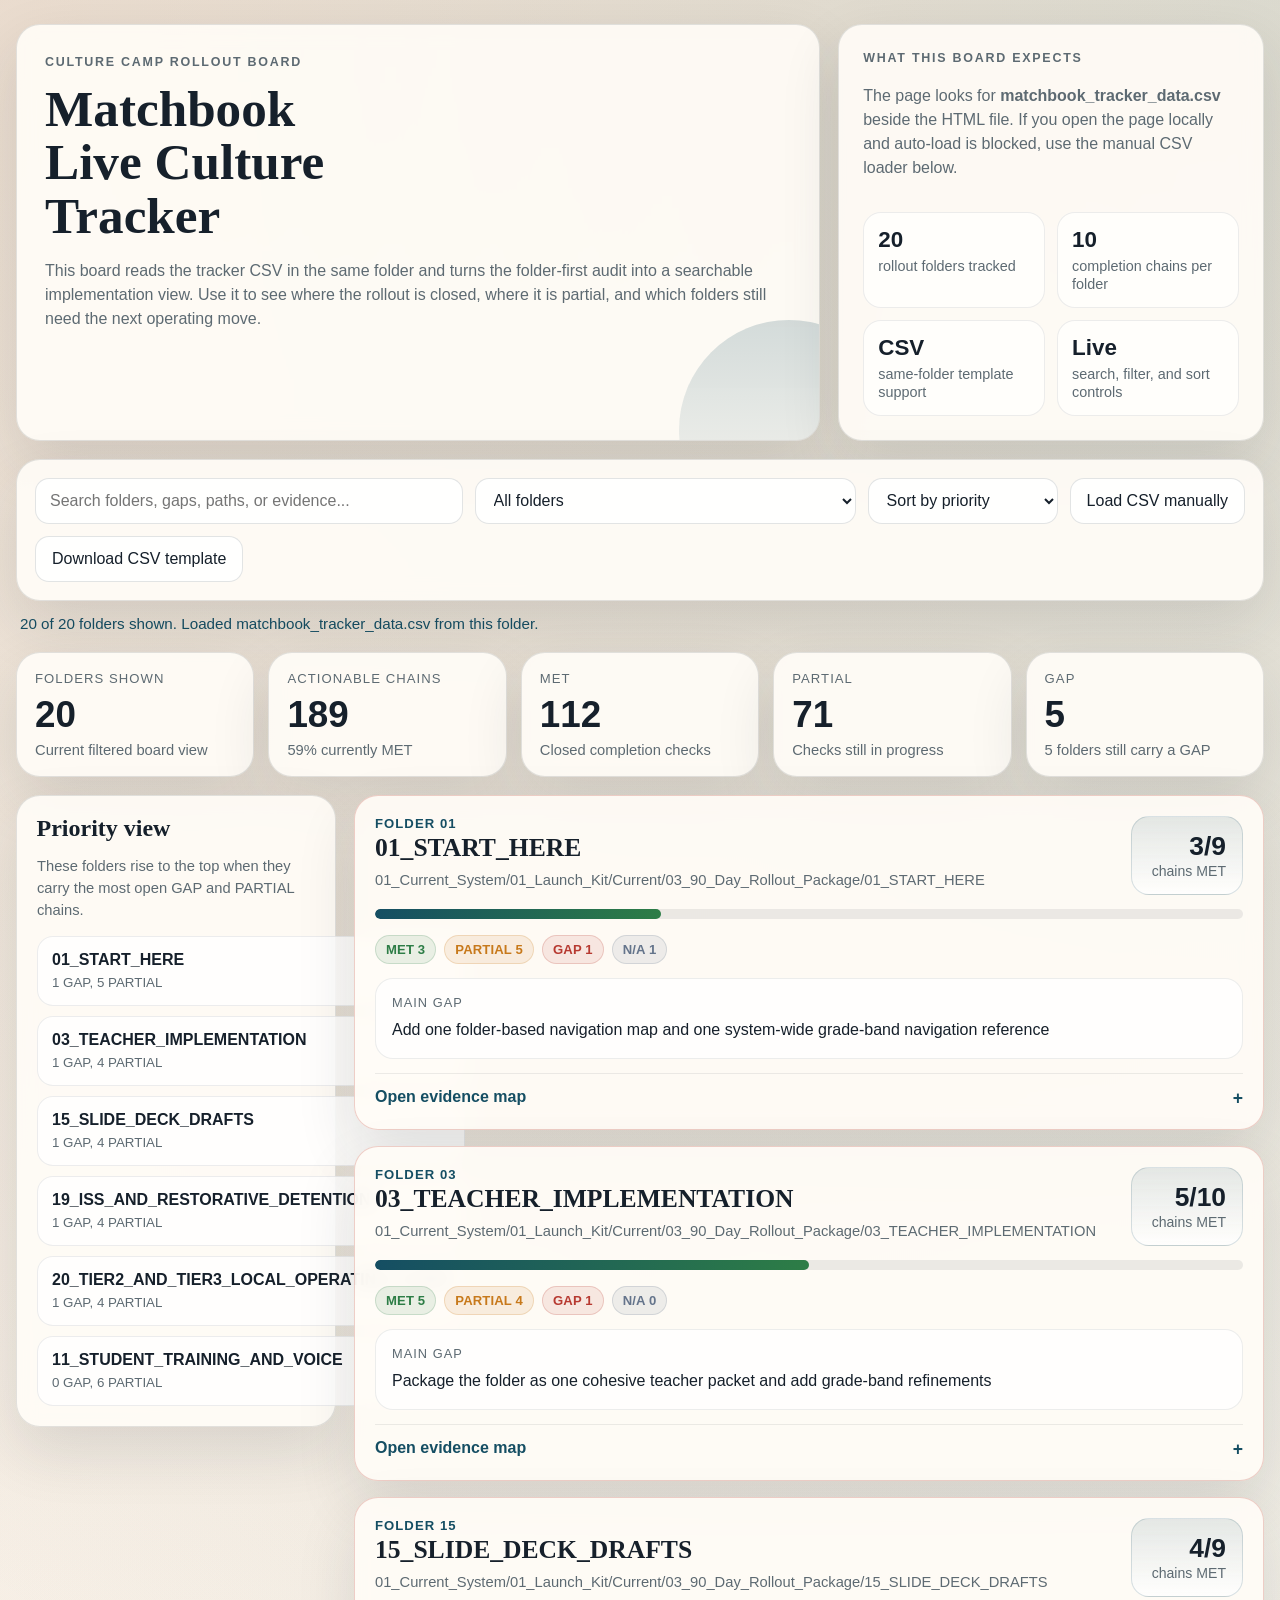
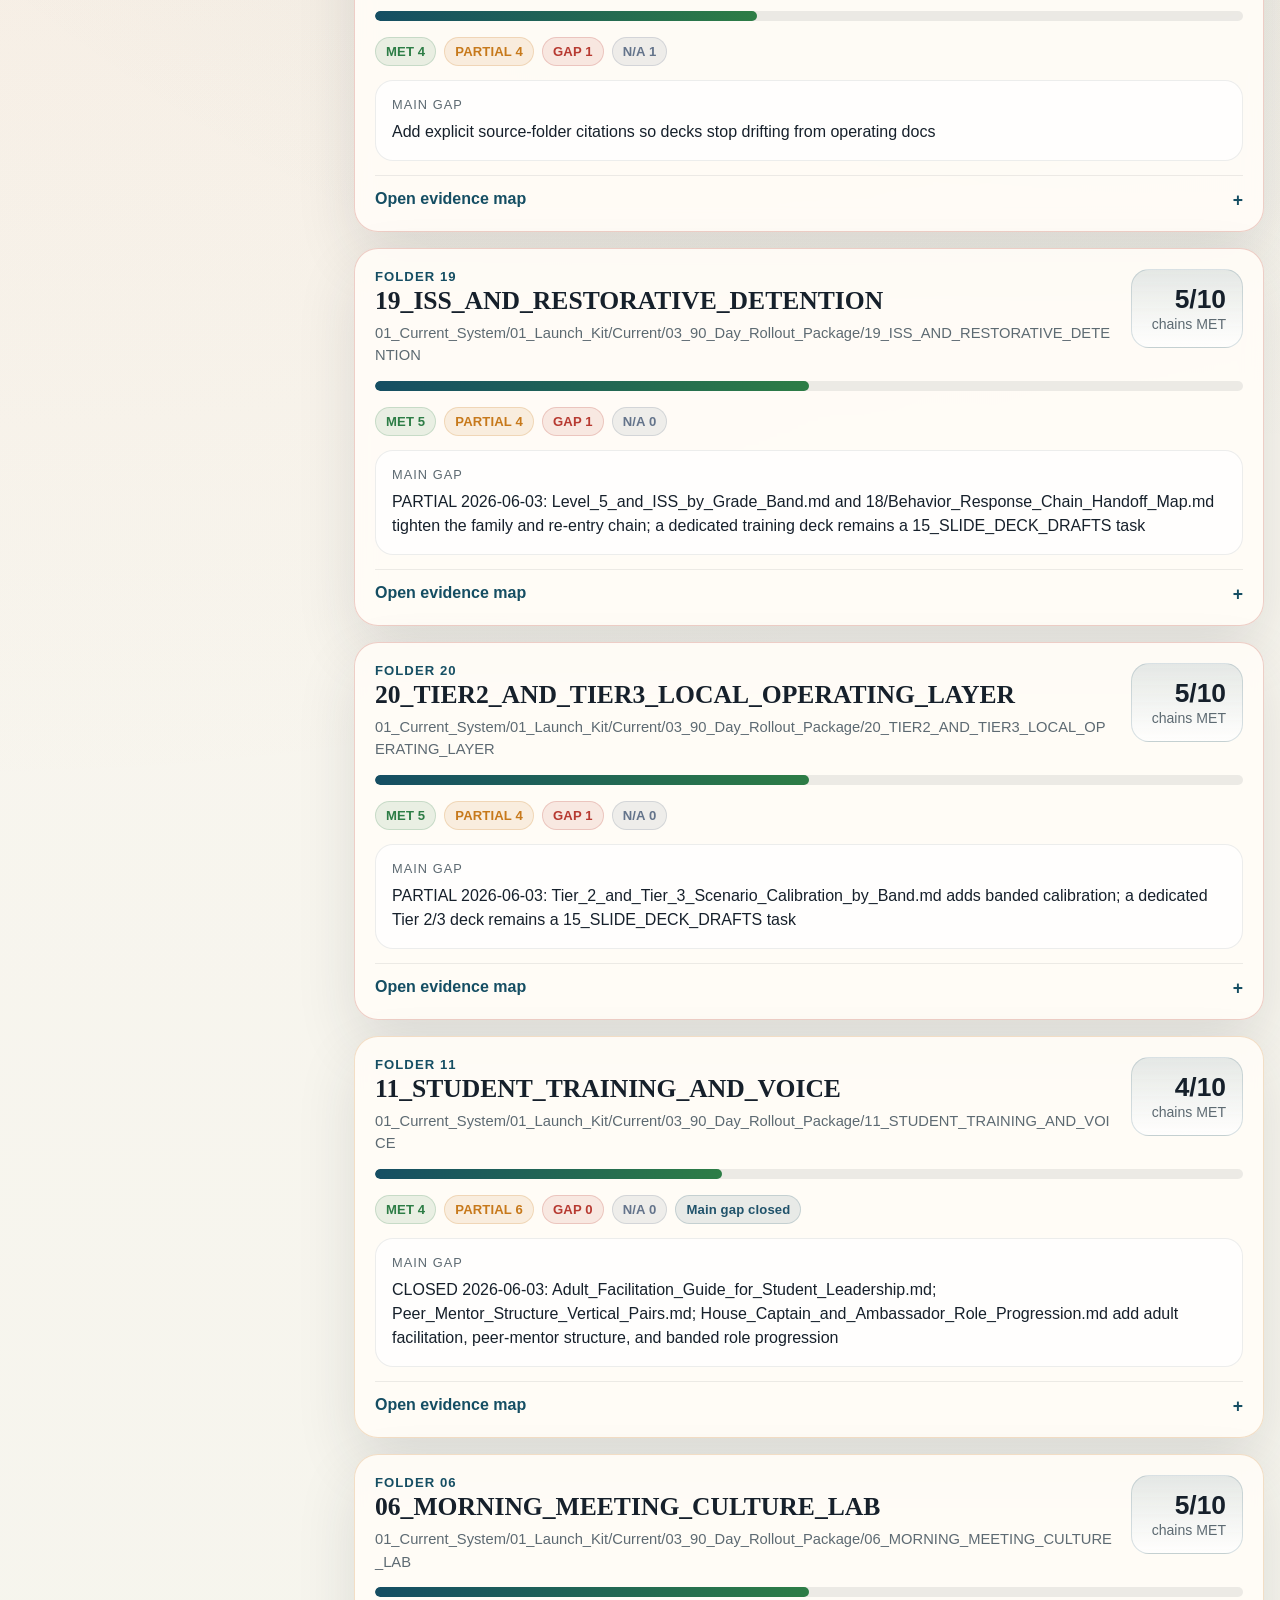
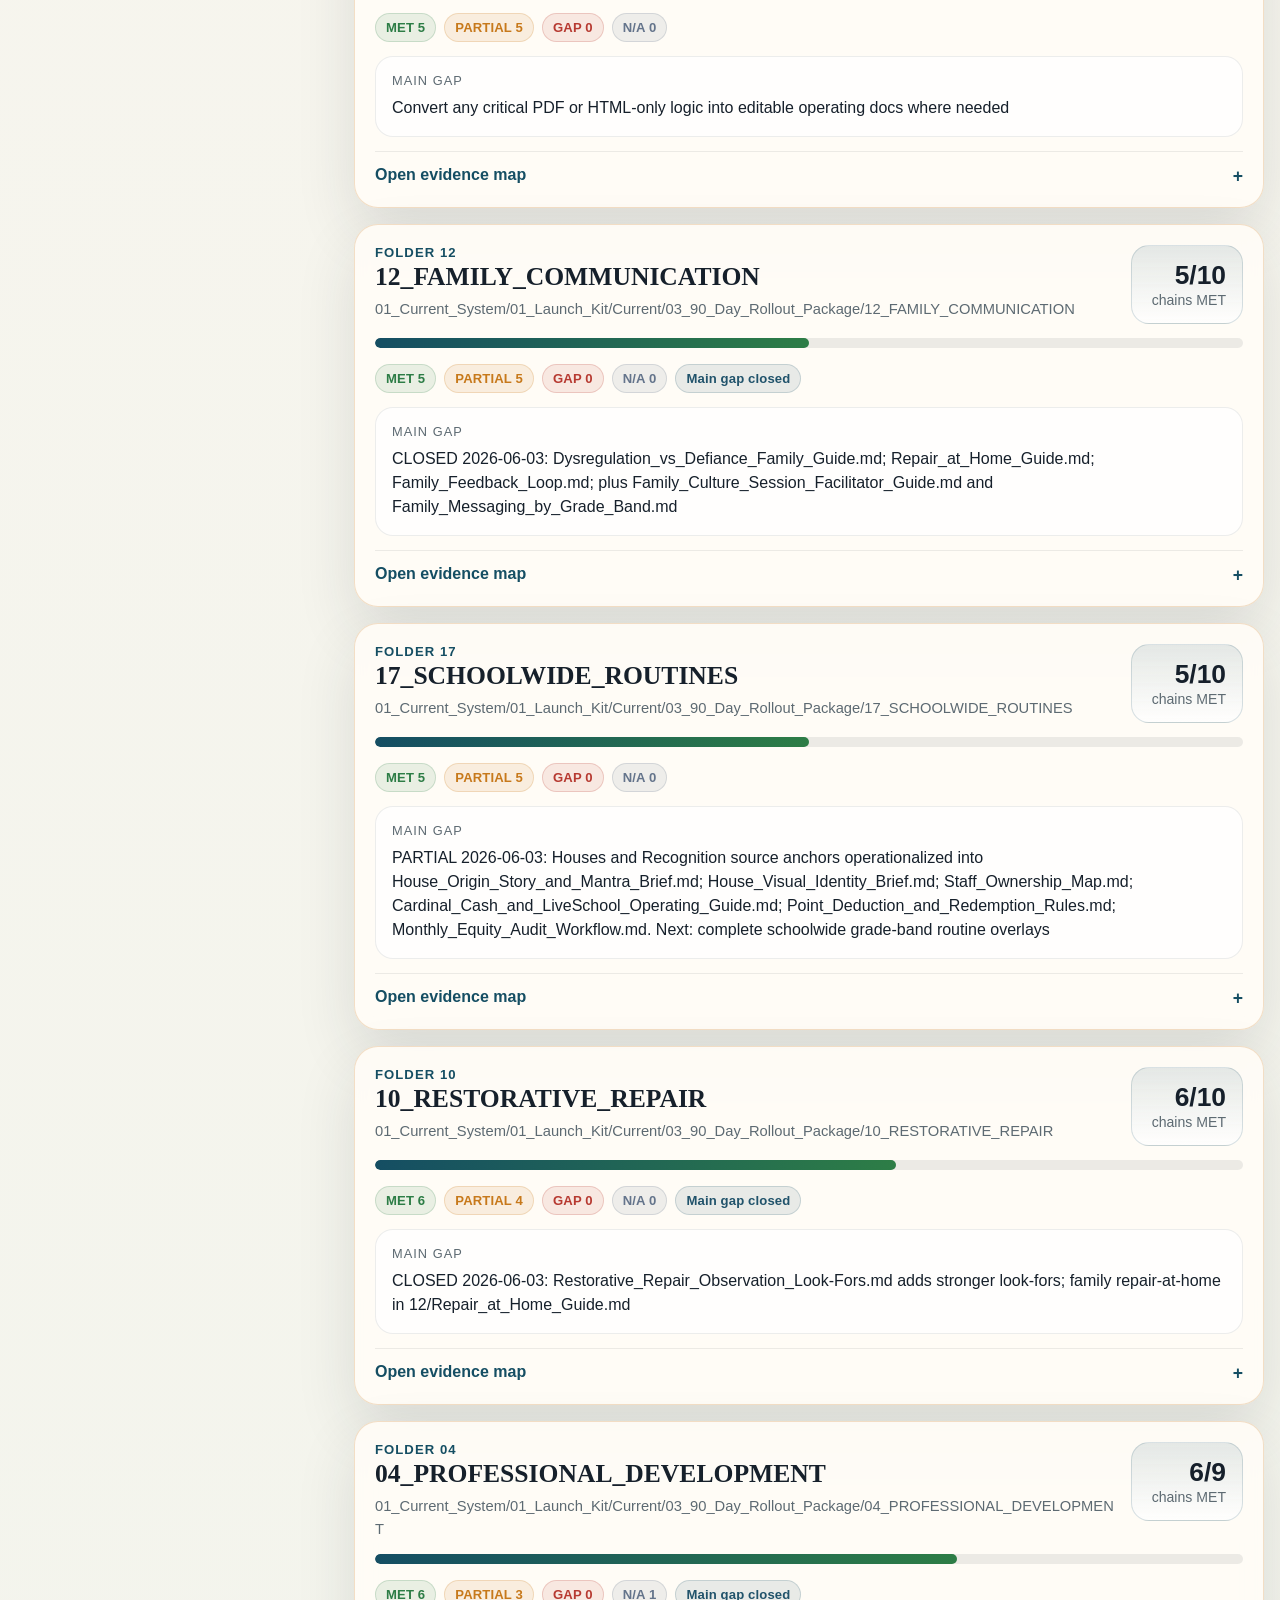
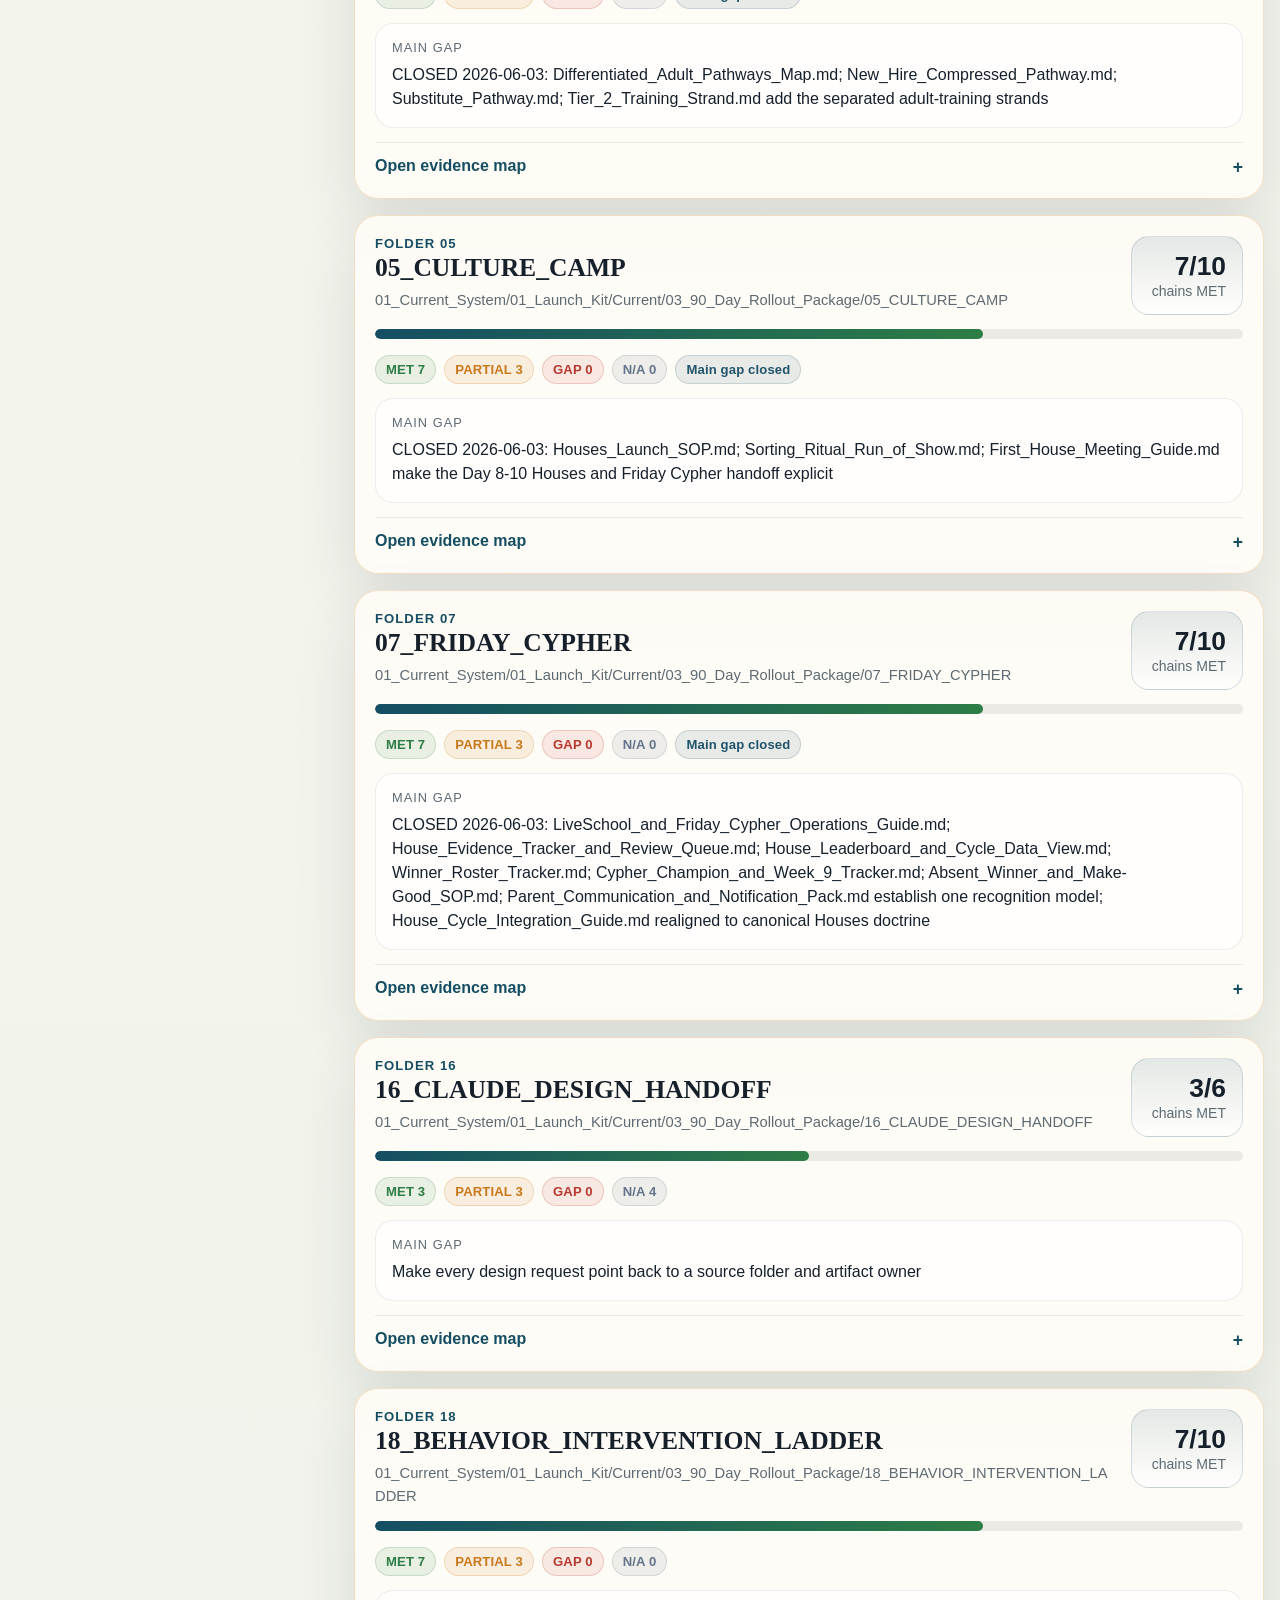
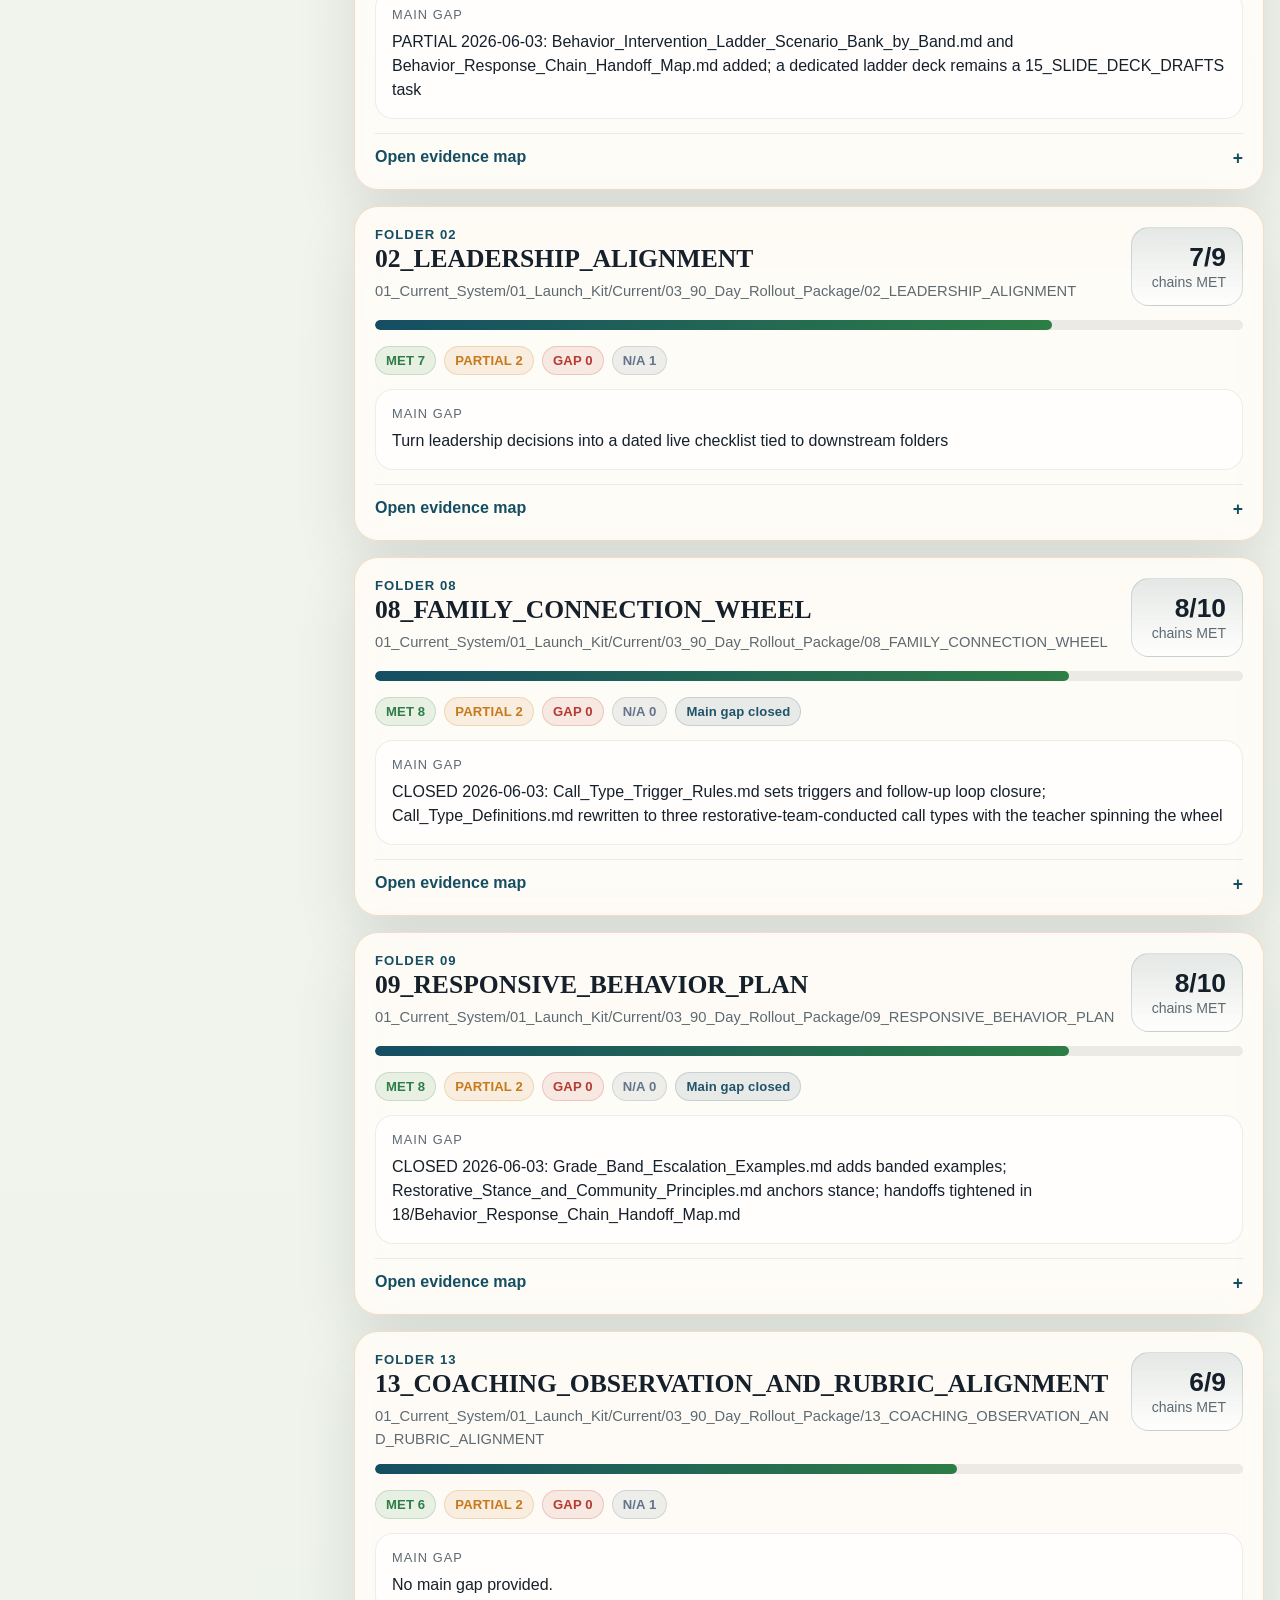
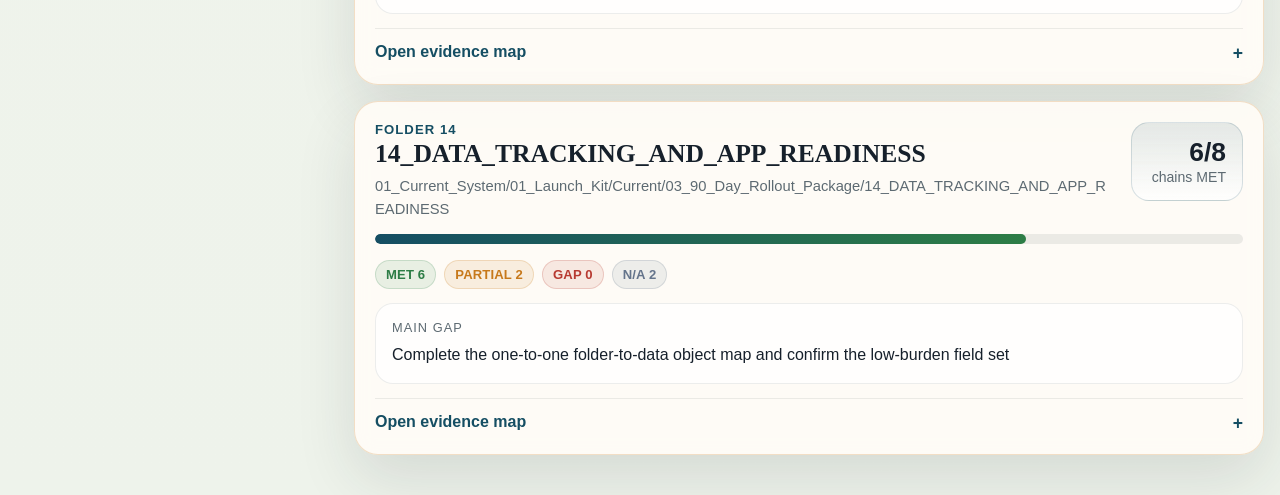
==== live_tracker.html @ edb1c8d7 "Add live culture tracker board" ====
<!doctype html>
<html lang="en">
<head>
  <meta charset="UTF-8">
  <meta name="viewport" content="width=device-width, initial-scale=1.0">
  <title>Matchbook Live Culture Tracker</title>
  <style>
    :root {
      --bg: #f6efe4;
      --bg-accent: #e6efe3;
      --ink: #16202b;
      --muted: #5d6a72;
      --card: rgba(255, 252, 247, 0.92);
      --line: rgba(22, 32, 43, 0.12);
      --shadow: 0 24px 60px rgba(36, 41, 46, 0.12);
      --met: #2d7d46;
      --partial: #c7791b;
      --gap: #b73a31;
      --na: #64748b;
      --closed: #21536b;
      --accent: #154e63;
      --accent-soft: #d7e7ec;
    }

    * {
      box-sizing: border-box;
    }

    body {
      margin: 0;
      font-family: Aptos, "Segoe UI", sans-serif;
      color: var(--ink);
      background:
        radial-gradient(circle at top left, rgba(201, 109, 58, 0.14), transparent 28%),
        radial-gradient(circle at top right, rgba(44, 106, 90, 0.15), transparent 24%),
        linear-gradient(180deg, #fbf6ef 0%, #eef3eb 100%);
      min-height: 100vh;
    }

    .page-shell {
      width: min(1400px, calc(100vw - 32px));
      margin: 0 auto;
      padding: 24px 0 40px;
    }

    .hero {
      display: grid;
      grid-template-columns: minmax(0, 1.7fr) minmax(280px, 0.9fr);
      gap: 18px;
      margin-bottom: 18px;
    }

    .hero-copy,
    .hero-panel,
    .toolbar,
    .summary-card,
    .highlights-panel,
    .folder-card {
      background: var(--card);
      border: 1px solid var(--line);
      border-radius: 24px;
      box-shadow: var(--shadow);
      backdrop-filter: blur(10px);
    }

    .hero-copy {
      padding: 28px;
      position: relative;
      overflow: hidden;
    }

    .hero-copy::after {
      content: "";
      position: absolute;
      inset: auto -80px -100px auto;
      width: 220px;
      height: 220px;
      border-radius: 999px;
      background: linear-gradient(180deg, rgba(21, 78, 99, 0.18), rgba(21, 78, 99, 0));
    }

    .eyebrow {
      margin: 0 0 10px;
      font-size: 0.78rem;
      font-weight: 700;
      letter-spacing: 0.14em;
      text-transform: uppercase;
      color: var(--accent);
    }

    h1,
    h2,
    h3,
    h4 {
      font-family: "Book Antiqua", "Palatino Linotype", Georgia, serif;
      margin: 0;
      line-height: 1.05;
    }

    h1 {
      font-size: clamp(2rem, 4vw, 3.5rem);
      max-width: 12ch;
      margin-bottom: 14px;
    }

    .hero-copy p,
    .hero-panel p,
    .status-message,
    .meta-note,
    .criterion-detail,
    .folder-path,
    .main-gap-copy,
    .empty-state,
    .pill-note {
      line-height: 1.5;
      color: var(--muted);
    }

    .hero-panel {
      padding: 24px;
      display: flex;
      flex-direction: column;
      justify-content: space-between;
      gap: 16px;
    }

    .hero-panel-grid {
      display: grid;
      grid-template-columns: repeat(2, minmax(0, 1fr));
      gap: 12px;
    }

    .mini-stat {
      padding: 14px;
      border-radius: 18px;
      background: rgba(255, 255, 255, 0.72);
      border: 1px solid rgba(22, 32, 43, 0.08);
    }

    .mini-stat strong {
      display: block;
      font-size: 1.4rem;
      margin-bottom: 4px;
      color: var(--ink);
    }

    .mini-stat span {
      font-size: 0.9rem;
      color: var(--muted);
    }

    .toolbar {
      padding: 18px;
      display: flex;
      flex-wrap: wrap;
      gap: 12px;
      align-items: center;
      margin-bottom: 12px;
    }

    .toolbar input,
    .toolbar select,
    .toolbar a,
    .toolbar label {
      border-radius: 14px;
      border: 1px solid rgba(22, 32, 43, 0.12);
      background: rgba(255, 255, 255, 0.92);
      color: var(--ink);
      font: inherit;
      text-decoration: none;
    }

    .toolbar input,
    .toolbar select {
      padding: 12px 14px;
      min-height: 46px;
    }

    #searchInput {
      flex: 1 1 280px;
      min-width: 220px;
    }

    .toolbar select {
      min-width: 190px;
    }

    .button-link,
    .upload-label {
      display: inline-flex;
      align-items: center;
      justify-content: center;
      padding: 12px 16px;
      min-height: 46px;
      cursor: pointer;
      transition: transform 160ms ease, border-color 160ms ease, background 160ms ease;
    }

    .button-link:hover,
    .upload-label:hover,
    .toolbar input:focus,
    .toolbar select:focus {
      border-color: rgba(21, 78, 99, 0.45);
      background: #ffffff;
      outline: none;
      transform: translateY(-1px);
    }

    .status-message {
      margin: 0 0 16px;
      padding: 0 4px;
      font-size: 0.95rem;
    }

    .status-message.error {
      color: var(--gap);
    }

    .status-message.success {
      color: var(--accent);
    }

    .summary-grid {
      display: grid;
      grid-template-columns: repeat(5, minmax(0, 1fr));
      gap: 14px;
      margin-bottom: 18px;
    }

    .summary-card {
      padding: 18px;
    }

    .summary-card .label {
      font-size: 0.82rem;
      text-transform: uppercase;
      letter-spacing: 0.08em;
      color: var(--muted);
      margin-bottom: 8px;
    }

    .summary-card .value {
      font-size: clamp(1.6rem, 3vw, 2.3rem);
      font-weight: 800;
      color: var(--ink);
    }

    .summary-card .subtext {
      font-size: 0.92rem;
      color: var(--muted);
      margin-top: 6px;
    }

    .content-grid {
      display: grid;
      grid-template-columns: minmax(260px, 320px) minmax(0, 1fr);
      gap: 18px;
      align-items: start;
    }

    .highlights-panel {
      padding: 20px;
      position: sticky;
      top: 20px;
    }

    .panel-heading {
      display: flex;
      justify-content: space-between;
      gap: 12px;
      align-items: baseline;
      margin-bottom: 14px;
    }

    .priority-list {
      display: grid;
      gap: 10px;
    }

    .priority-item {
      width: 100%;
      text-align: left;
      padding: 14px;
      border-radius: 16px;
      border: 1px solid rgba(22, 32, 43, 0.08);
      background: rgba(255, 255, 255, 0.82);
      cursor: pointer;
      color: inherit;
      font: inherit;
      transition: transform 160ms ease, border-color 160ms ease;
    }

    .priority-item:hover {
      transform: translateY(-1px);
      border-color: rgba(21, 78, 99, 0.35);
    }

    .priority-item strong {
      display: block;
      margin-bottom: 4px;
      color: var(--ink);
    }

    .priority-item small {
      color: var(--muted);
    }

    .folder-grid {
      display: grid;
      gap: 16px;
    }

    .folder-card {
      padding: 20px;
      scroll-margin-top: 24px;
    }

    .folder-card.severity-gap {
      border-color: rgba(183, 58, 49, 0.24);
    }

    .folder-card.severity-partial {
      border-color: rgba(199, 121, 27, 0.22);
    }

    .folder-card.severity-met {
      border-color: rgba(45, 125, 70, 0.22);
    }

    .folder-top {
      display: grid;
      grid-template-columns: minmax(0, 1fr) auto;
      gap: 16px;
      align-items: start;
    }

    .folder-id {
      margin: 0 0 4px;
      font-size: 0.82rem;
      font-weight: 700;
      letter-spacing: 0.08em;
      text-transform: uppercase;
      color: var(--accent);
    }

    .folder-title {
      font-size: clamp(1.35rem, 2vw, 1.7rem);
      margin-bottom: 8px;
      overflow-wrap: anywhere;
    }

    .folder-path {
      margin: 0;
      font-size: 0.92rem;
      overflow-wrap: anywhere;
    }

    .score-box {
      min-width: 112px;
      padding: 14px 16px;
      border-radius: 18px;
      background: linear-gradient(180deg, rgba(21, 78, 99, 0.11), rgba(255, 255, 255, 0.75));
      border: 1px solid rgba(21, 78, 99, 0.16);
      text-align: right;
    }

    .score-box strong {
      display: block;
      font-size: 1.65rem;
      color: var(--ink);
    }

    .score-box span {
      font-size: 0.88rem;
      color: var(--muted);
    }

    .progress-track {
      margin: 14px 0 16px;
      height: 10px;
      border-radius: 999px;
      background: rgba(22, 32, 43, 0.08);
      overflow: hidden;
    }

    .progress-fill {
      height: 100%;
      border-radius: inherit;
      background: linear-gradient(90deg, #154e63, #2d7d46);
    }

    .chip-row {
      display: flex;
      flex-wrap: wrap;
      gap: 8px;
      margin-bottom: 14px;
    }

    .status-chip,
    .note-chip {
      display: inline-flex;
      align-items: center;
      gap: 6px;
      border-radius: 999px;
      padding: 6px 10px;
      font-size: 0.82rem;
      font-weight: 700;
      letter-spacing: 0.01em;
      border: 1px solid transparent;
      white-space: nowrap;
    }

    .status-chip.met,
    .note-chip.met {
      color: var(--met);
      background: rgba(45, 125, 70, 0.1);
      border-color: rgba(45, 125, 70, 0.18);
    }

    .status-chip.partial,
    .note-chip.partial {
      color: var(--partial);
      background: rgba(199, 121, 27, 0.11);
      border-color: rgba(199, 121, 27, 0.2);
    }

    .status-chip.gap,
    .note-chip.gap {
      color: var(--gap);
      background: rgba(183, 58, 49, 0.1);
      border-color: rgba(183, 58, 49, 0.2);
    }

    .status-chip.na,
    .note-chip.na {
      color: var(--na);
      background: rgba(100, 116, 139, 0.11);
      border-color: rgba(100, 116, 139, 0.2);
    }

    .status-chip.closed,
    .note-chip.closed {
      color: var(--closed);
      background: rgba(33, 83, 107, 0.1);
      border-color: rgba(33, 83, 107, 0.18);
    }

    .main-gap-block {
      padding: 16px;
      border-radius: 18px;
      background: rgba(255, 255, 255, 0.74);
      border: 1px solid rgba(22, 32, 43, 0.08);
      margin-bottom: 14px;
    }

    .main-gap-label {
      margin: 0 0 8px;
      font-size: 0.8rem;
      text-transform: uppercase;
      letter-spacing: 0.08em;
      color: var(--muted);
    }

    .main-gap-copy {
      margin: 0;
      color: var(--ink);
      overflow-wrap: anywhere;
    }

    details {
      border-top: 1px solid rgba(22, 32, 43, 0.08);
      padding-top: 14px;
    }

    summary {
      cursor: pointer;
      font-weight: 700;
      color: var(--accent);
      list-style: none;
    }

    summary::-webkit-details-marker {
      display: none;
    }

    summary::after {
      content: "+";
      float: right;
      font-size: 1.1rem;
      color: var(--accent);
    }

    details[open] summary::after {
      content: "-";
    }

    .details-grid {
      display: grid;
      grid-template-columns: repeat(2, minmax(0, 1fr));
      gap: 12px;
      margin-top: 14px;
    }

    .criterion-card {
      padding: 14px;
      border-radius: 16px;
      background: rgba(255, 255, 255, 0.86);
      border: 1px solid rgba(22, 32, 43, 0.08);
    }

    .criterion-head {
      display: flex;
      justify-content: space-between;
      gap: 10px;
      align-items: flex-start;
      margin-bottom: 10px;
    }

    .criterion-title {
      font-weight: 700;
      color: var(--ink);
    }

    .criterion-detail {
      margin: 0;
      font-size: 0.93rem;
      white-space: pre-wrap;
      overflow-wrap: anywhere;
    }

    .meta-note {
      margin-top: 14px;
      font-size: 0.92rem;
    }

    .empty-state {
      padding: 20px;
      border-radius: 20px;
      border: 1px dashed rgba(22, 32, 43, 0.18);
      background: rgba(255, 255, 255, 0.6);
      text-align: center;
    }

    @media (max-width: 1080px) {
      .summary-grid {
        grid-template-columns: repeat(3, minmax(0, 1fr));
      }

      .content-grid {
        grid-template-columns: 1fr;
      }

      .highlights-panel {
        position: static;
      }
    }

    @media (max-width: 760px) {
      .page-shell {
        width: min(100vw - 20px, 1400px);
        padding-top: 14px;
      }

      .hero {
        grid-template-columns: 1fr;
      }

      .summary-grid {
        grid-template-columns: repeat(2, minmax(0, 1fr));
      }

      .folder-top,
      .details-grid,
      .hero-panel-grid {
        grid-template-columns: 1fr;
      }

      .score-box {
        text-align: left;
      }
    }
  </style>
</head>
<body>
  <div class="page-shell">
    <header class="hero">
      <section class="hero-copy">
        <p class="eyebrow">Culture Camp rollout board</p>
        <h1>Matchbook Live Culture Tracker</h1>
        <p>This board reads the tracker CSV in the same folder and turns the folder-first audit into a searchable implementation view. Use it to see where the rollout is closed, where it is partial, and which folders still need the next operating move.</p>
      </section>
      <aside class="hero-panel">
        <div>
          <p class="eyebrow">What this board expects</p>
          <p>The page looks for <strong>matchbook_tracker_data.csv</strong> beside the HTML file. If you open the page locally and auto-load is blocked, use the manual CSV loader below.</p>
        </div>
        <div class="hero-panel-grid">
          <div class="mini-stat">
            <strong>20</strong>
            <span>rollout folders tracked</span>
          </div>
          <div class="mini-stat">
            <strong>10</strong>
            <span>completion chains per folder</span>
          </div>
          <div class="mini-stat">
            <strong>CSV</strong>
            <span>same-folder template support</span>
          </div>
          <div class="mini-stat">
            <strong>Live</strong>
            <span>search, filter, and sort controls</span>
          </div>
        </div>
      </aside>
    </header>

    <section class="toolbar">
      <input id="searchInput" type="search" placeholder="Search folders, gaps, paths, or evidence..." aria-label="Search tracker rows">
      <select id="focusFilter" aria-label="Focus filter">
        <option value="all">All folders</option>
        <option value="gap">Folders with at least one GAP</option>
        <option value="partial">Folders with no GAP but at least one PARTIAL</option>
        <option value="closed">Folders whose main gap is marked CLOSED</option>
        <option value="met">Folders with every actionable chain MET</option>
      </select>
      <select id="sortMode" aria-label="Sort mode">
        <option value="priority">Sort by priority</option>
        <option value="complete">Sort by completion</option>
        <option value="folder">Sort by folder ID</option>
      </select>
      <label class="upload-label" for="csvInput">Load CSV manually</label>
      <input id="csvInput" type="file" accept=".csv,text/csv" hidden>
      <a class="button-link" href="./matchbook_tracker_data.csv" download>Download CSV template</a>
    </section>

    <p id="statusMessage" class="status-message">Loading matchbook_tracker_data.csv...</p>

    <section id="summaryGrid" class="summary-grid" hidden></section>

    <section class="content-grid">
      <aside class="highlights-panel">
        <div class="panel-heading">
          <h2>Priority view</h2>
        </div>
        <p class="meta-note">These folders rise to the top when they carry the most open GAP and PARTIAL chains.</p>
        <div id="priorityList" class="priority-list"></div>
      </aside>

      <main>
        <div id="folderGrid" class="folder-grid"></div>
      </main>
    </section>
  </div>

  <script>
    const CRITERIA = [
      'path_locked',
      'operating_artifacts_visible',
      'adult_moves_named',
      'audience_separation',
      'training_facilitation',
      'coaching_observation',
      'data_permissions',
      'grade_band_differences',
      'slide_alignment',
      'tracker_crosswalk_backlog'
    ];

    const LABELS = {
      path_locked: 'Path locked',
      operating_artifacts_visible: 'Operating artifacts visible',
      adult_moves_named: 'Adult moves named',
      audience_separation: 'Audience separation',
      training_facilitation: 'Training facilitation',
      coaching_observation: 'Coaching observation',
      data_permissions: 'Data permissions',
      grade_band_differences: 'Grade-band differences',
      slide_alignment: 'Slide alignment',
      tracker_crosswalk_backlog: 'Tracker crosswalk backlog'
    };

    const state = {
      rows: []
    };

    const searchInput = document.getElementById('searchInput');
    const focusFilter = document.getElementById('focusFilter');
    const sortMode = document.getElementById('sortMode');
    const csvInput = document.getElementById('csvInput');
    const statusMessage = document.getElementById('statusMessage');
    const summaryGrid = document.getElementById('summaryGrid');
    const priorityList = document.getElementById('priorityList');
    const folderGrid = document.getElementById('folderGrid');

    function createNode(tag, className, text) {
      const node = document.createElement(tag);
      if (className) {
        node.className = className;
      }
      if (text !== undefined) {
        node.textContent = text;
      }
      return node;
    }

    function setStatus(message, tone) {
      statusMessage.textContent = message;
      statusMessage.className = 'status-message' + (tone ? ' ' + tone : '');
    }

    function parseCsv(text) {
      const rows = [];
      let row = [];
      let value = '';
      let inQuotes = false;

      const source = text.replace(/^\uFEFF/, '');

      for (let i = 0; i < source.length; i += 1) {
        const char = source[i];
        const next = source[i + 1];

        if (inQuotes) {
          if (char === '"' && next === '"') {
            value += '"';
            i += 1;
          } else if (char === '"') {
            inQuotes = false;
          } else {
            value += char;
          }
          continue;
        }

        if (char === '"') {
          inQuotes = true;
          continue;
        }

        if (char === ',') {
          row.push(value);
          value = '';
          continue;
        }

        if (char === '\n') {
          row.push(value.replace(/\r$/, ''));
          rows.push(row);
          row = [];
          value = '';
          continue;
        }

        value += char;
      }

      if (value.length > 0 || row.length > 0) {
        row.push(value.replace(/\r$/, ''));
        rows.push(row);
      }

      const headers = rows.shift() || [];
      return rows
        .filter((cells) => cells.some((cell) => cell !== ''))
        .map((cells) => {
          const record = {};
          headers.forEach((header, index) => {
            record[header] = cells[index] || '';
          });
          return record;
        });
    }

    function splitCell(cell) {
      const raw = (cell || '').trim();
      const separator = ' | ';
      const separatorIndex = raw.indexOf(separator);

      if (separatorIndex === -1) {
        return {
          status: raw || 'UNKNOWN',
          detail: ''
        };
      }

      return {
        status: raw.slice(0, separatorIndex).trim(),
        detail: raw.slice(separatorIndex + separator.length).trim()
      };
    }

    function classifyMainGap(text) {
      const value = (text || '').trim();
      if (!value) {
        return 'open';
      }
      if (value.startsWith('CLOSED')) {
        return 'closed';
      }
      if (value.startsWith('PARTIAL')) {
        return 'partial';
      }
      if (value.startsWith('GAP')) {
        return 'gap';
      }
      return 'open';
    }

    function enrichRow(row) {
      const counts = {
        MET: 0,
        PARTIAL: 0,
        GAP: 0,
        'N/A': 0,
        UNKNOWN: 0
      };

      const details = {};

      CRITERIA.forEach((key) => {
        const parsed = splitCell(row[key]);
        details[key] = parsed;
        counts[parsed.status] = (counts[parsed.status] || 0) + 1;
      });

      const actionable = CRITERIA.length - counts['N/A'];
      const metRatio = actionable > 0 ? counts.MET / actionable : 1;
      const priorityScore = counts.GAP * 3 + counts.PARTIAL;
      const severity = counts.GAP > 0 ? 'gap' : counts.PARTIAL > 0 ? 'partial' : 'met';
      const mainGapState = classifyMainGap(row.main_gap);
      const folderNumber = Number.parseInt(row.folder_id, 10) || 0;
      const searchBlob = Object.values(row).join(' ').toLowerCase();

      return {
        ...row,
        details,
        counts,
        actionable,
        metRatio,
        priorityScore,
        severity,
        mainGapState,
        folderNumber,
        searchBlob
      };
    }

    function summaryStat(label, value, subtext, extraClass) {
      const card = createNode('div', 'summary-card' + (extraClass ? ' ' + extraClass : ''));
      card.appendChild(createNode('div', 'label', label));
      card.appendChild(createNode('div', 'value', String(value)));
      card.appendChild(createNode('div', 'subtext', subtext));
      return card;
    }

    function chip(text, tone) {
      return createNode('span', 'status-chip ' + tone, text);
    }

    function renderSummary(rows) {
      summaryGrid.innerHTML = '';
      summaryGrid.hidden = false;

      const totals = rows.reduce((accumulator, row) => {
        accumulator.folders += 1;
        accumulator.actionable += row.actionable;
        accumulator.met += row.counts.MET;
        accumulator.partial += row.counts.PARTIAL;
        accumulator.gap += row.counts.GAP;
        accumulator.na += row.counts['N/A'];
        if (row.counts.GAP > 0) {
          accumulator.foldersWithGap += 1;
        }
        return accumulator;
      }, {
        folders: 0,
        actionable: 0,
        met: 0,
        partial: 0,
        gap: 0,
        na: 0,
        foldersWithGap: 0
      });

      const completion = totals.actionable > 0 ? Math.round((totals.met / totals.actionable) * 100) : 0;

      summaryGrid.appendChild(summaryStat('Folders shown', totals.folders, 'Current filtered board view'));
      summaryGrid.appendChild(summaryStat('Actionable chains', totals.actionable, completion + '% currently MET'));
      summaryGrid.appendChild(summaryStat('MET', totals.met, 'Closed completion checks', 'met'));
      summaryGrid.appendChild(summaryStat('PARTIAL', totals.partial, 'Checks still in progress', 'partial'));
      summaryGrid.appendChild(summaryStat('GAP', totals.gap, totals.foldersWithGap + ' folders still carry a GAP', 'gap'));
    }

    function renderPriority(rows) {
      priorityList.innerHTML = '';

      const ranked = rows
        .slice()
        .sort((left, right) => {
          if (right.priorityScore !== left.priorityScore) {
            return right.priorityScore - left.priorityScore;
          }
          return left.folderNumber - right.folderNumber;
        })
        .slice(0, 6);

      if (ranked.length === 0) {
        priorityList.appendChild(createNode('div', 'empty-state', 'No folders match the current filters.'));
        return;
      }

      ranked.forEach((row) => {
        const button = createNode('button', 'priority-item');
        button.type = 'button';
        button.addEventListener('click', () => {
          const target = document.getElementById('folder-' + row.folder_id);
          if (target) {
            target.scrollIntoView({ behavior: 'smooth', block: 'start' });
          }
        });

        button.appendChild(createNode('strong', '', row.folder_name));
        button.appendChild(createNode('small', '', row.counts.GAP + ' GAP, ' + row.counts.PARTIAL + ' PARTIAL'));
        priorityList.appendChild(button);
      });
    }

    function renderFolders(rows) {
      folderGrid.innerHTML = '';

      if (rows.length === 0) {
        folderGrid.appendChild(createNode('div', 'empty-state', 'No folders match the current search and filter settings.'));
        return;
      }

      rows.forEach((row) => {
        const card = createNode('article', 'folder-card severity-' + row.severity);
        card.id = 'folder-' + row.folder_id;

        const top = createNode('div', 'folder-top');
        const heading = createNode('div');
        heading.appendChild(createNode('p', 'folder-id', 'Folder ' + row.folder_id));
        heading.appendChild(createNode('h3', 'folder-title', row.folder_name));
        heading.appendChild(createNode('p', 'folder-path', row.working_folder_path));
        top.appendChild(heading);

        const scoreBox = createNode('div', 'score-box');
        scoreBox.appendChild(createNode('strong', '', row.counts.MET + '/' + row.actionable));
        scoreBox.appendChild(createNode('span', '', 'chains MET'));
        top.appendChild(scoreBox);
        card.appendChild(top);

        const progressTrack = createNode('div', 'progress-track');
        const progressFill = createNode('div', 'progress-fill');
        progressFill.style.width = Math.max(4, Math.round(row.metRatio * 100)) + '%';
        progressTrack.appendChild(progressFill);
        card.appendChild(progressTrack);

        const chips = createNode('div', 'chip-row');
        chips.appendChild(chip('MET ' + row.counts.MET, 'met'));
        chips.appendChild(chip('PARTIAL ' + row.counts.PARTIAL, 'partial'));
        chips.appendChild(chip('GAP ' + row.counts.GAP, 'gap'));
        chips.appendChild(chip('N/A ' + row.counts['N/A'], 'na'));
        if (row.mainGapState === 'closed') {
          chips.appendChild(chip('Main gap closed', 'closed'));
        }
        card.appendChild(chips);

        const gapBlock = createNode('div', 'main-gap-block');
        gapBlock.appendChild(createNode('p', 'main-gap-label', 'Main gap'));
        gapBlock.appendChild(createNode('p', 'main-gap-copy', row.main_gap || 'No main gap provided.'));
        card.appendChild(gapBlock);

        const details = createNode('details');
        const summary = createNode('summary', '', 'Open evidence map');
        details.appendChild(summary);

        const detailGrid = createNode('div', 'details-grid');

        const sourceCard = createNode('section', 'criterion-card');
        const sourceHead = createNode('div', 'criterion-head');
        sourceHead.appendChild(createNode('div', 'criterion-title', 'Source anchor examples'));
        sourceCard.appendChild(sourceHead);
        sourceCard.appendChild(createNode('p', 'criterion-detail', row.source_anchor_examples || 'No source anchor examples listed.'));
        detailGrid.appendChild(sourceCard);

        CRITERIA.forEach((key) => {
          const criterion = createNode('section', 'criterion-card');
          const criterionHead = createNode('div', 'criterion-head');
          criterionHead.appendChild(createNode('div', 'criterion-title', LABELS[key]));
          criterionHead.appendChild(chip(row.details[key].status, row.details[key].status.toLowerCase().replace('/', '').replace(/[^a-z]/g, '') || 'na'));
          criterion.appendChild(criterionHead);
          criterion.appendChild(createNode('p', 'criterion-detail', row.details[key].detail || 'No additional detail listed.'));
          detailGrid.appendChild(criterion);
        });

        details.appendChild(detailGrid);
        details.appendChild(createNode('p', 'meta-note', 'CSV schema fields: folder_id, folder_name, working_folder_path, source_anchor_examples, the 10 completion chains, and main_gap.'));
        card.appendChild(details);

        folderGrid.appendChild(card);
      });
    }

    function filteredRows() {
      const query = searchInput.value.trim().toLowerCase();
      const focus = focusFilter.value;
      const sort = sortMode.value;

      const rows = state.rows.filter((row) => {
        const matchesQuery = !query || row.searchBlob.includes(query);
        if (!matchesQuery) {
          return false;
        }

        if (focus === 'gap') {
          return row.counts.GAP > 0;
        }
        if (focus === 'partial') {
          return row.counts.GAP === 0 && row.counts.PARTIAL > 0;
        }
        if (focus === 'closed') {
          return row.mainGapState === 'closed';
        }
        if (focus === 'met') {
          return row.counts.GAP === 0 && row.counts.PARTIAL === 0;
        }
        return true;
      });

      rows.sort((left, right) => {
        if (sort === 'folder') {
          return left.folderNumber - right.folderNumber;
        }
        if (sort === 'complete') {
          if (right.metRatio !== left.metRatio) {
            return right.metRatio - left.metRatio;
          }
          return left.folderNumber - right.folderNumber;
        }
        if (right.priorityScore !== left.priorityScore) {
          return right.priorityScore - left.priorityScore;
        }
        if (right.counts.GAP !== left.counts.GAP) {
          return right.counts.GAP - left.counts.GAP;
        }
        return left.folderNumber - right.folderNumber;
      });

      return rows;
    }

    function renderBoard(sourceMessage) {
      const rows = filteredRows();
      renderSummary(rows);
      renderPriority(rows);
      renderFolders(rows);
      setStatus(rows.length + ' of ' + state.rows.length + ' folders shown. ' + sourceMessage, 'success');
    }

    function loadCsv(text, sourceMessage) {
      try {
        const parsed = parseCsv(text).map(enrichRow);
        if (parsed.length === 0) {
          throw new Error('No data rows found in CSV.');
        }
        state.rows = parsed;
        renderBoard(sourceMessage);
      } catch (error) {
        console.error(error);
        setStatus('The CSV could not be parsed. Check that the file uses the expected schema.', 'error');
      }
    }

    async function loadDefaultCsv() {
      try {
        const response = await fetch('./matchbook_tracker_data.csv', { cache: 'no-store' });
        if (!response.ok) {
          throw new Error('CSV request failed with status ' + response.status);
        }
        const text = await response.text();
        loadCsv(text, 'Loaded matchbook_tracker_data.csv from this folder.');
      } catch (error) {
        console.error(error);
        setStatus('Auto-load failed. If you opened the HTML locally, use "Load CSV manually" to choose matchbook_tracker_data.csv.', 'error');
      }
    }

    [searchInput, focusFilter, sortMode].forEach((control) => {
      control.addEventListener('input', () => {
        if (state.rows.length > 0) {
          renderBoard('Using the current in-memory tracker data.');
        }
      });
      control.addEventListener('change', () => {
        if (state.rows.length > 0) {
          renderBoard('Using the current in-memory tracker data.');
        }
      });
    });

    csvInput.addEventListener('change', async (event) => {
      const file = event.target.files && event.target.files[0];
      if (!file) {
        return;
      }
      const text = await file.text();
      loadCsv(text, 'Loaded ' + file.name + ' from your device.');
    });

    loadDefaultCsv();
  </script>
</body>
</html>
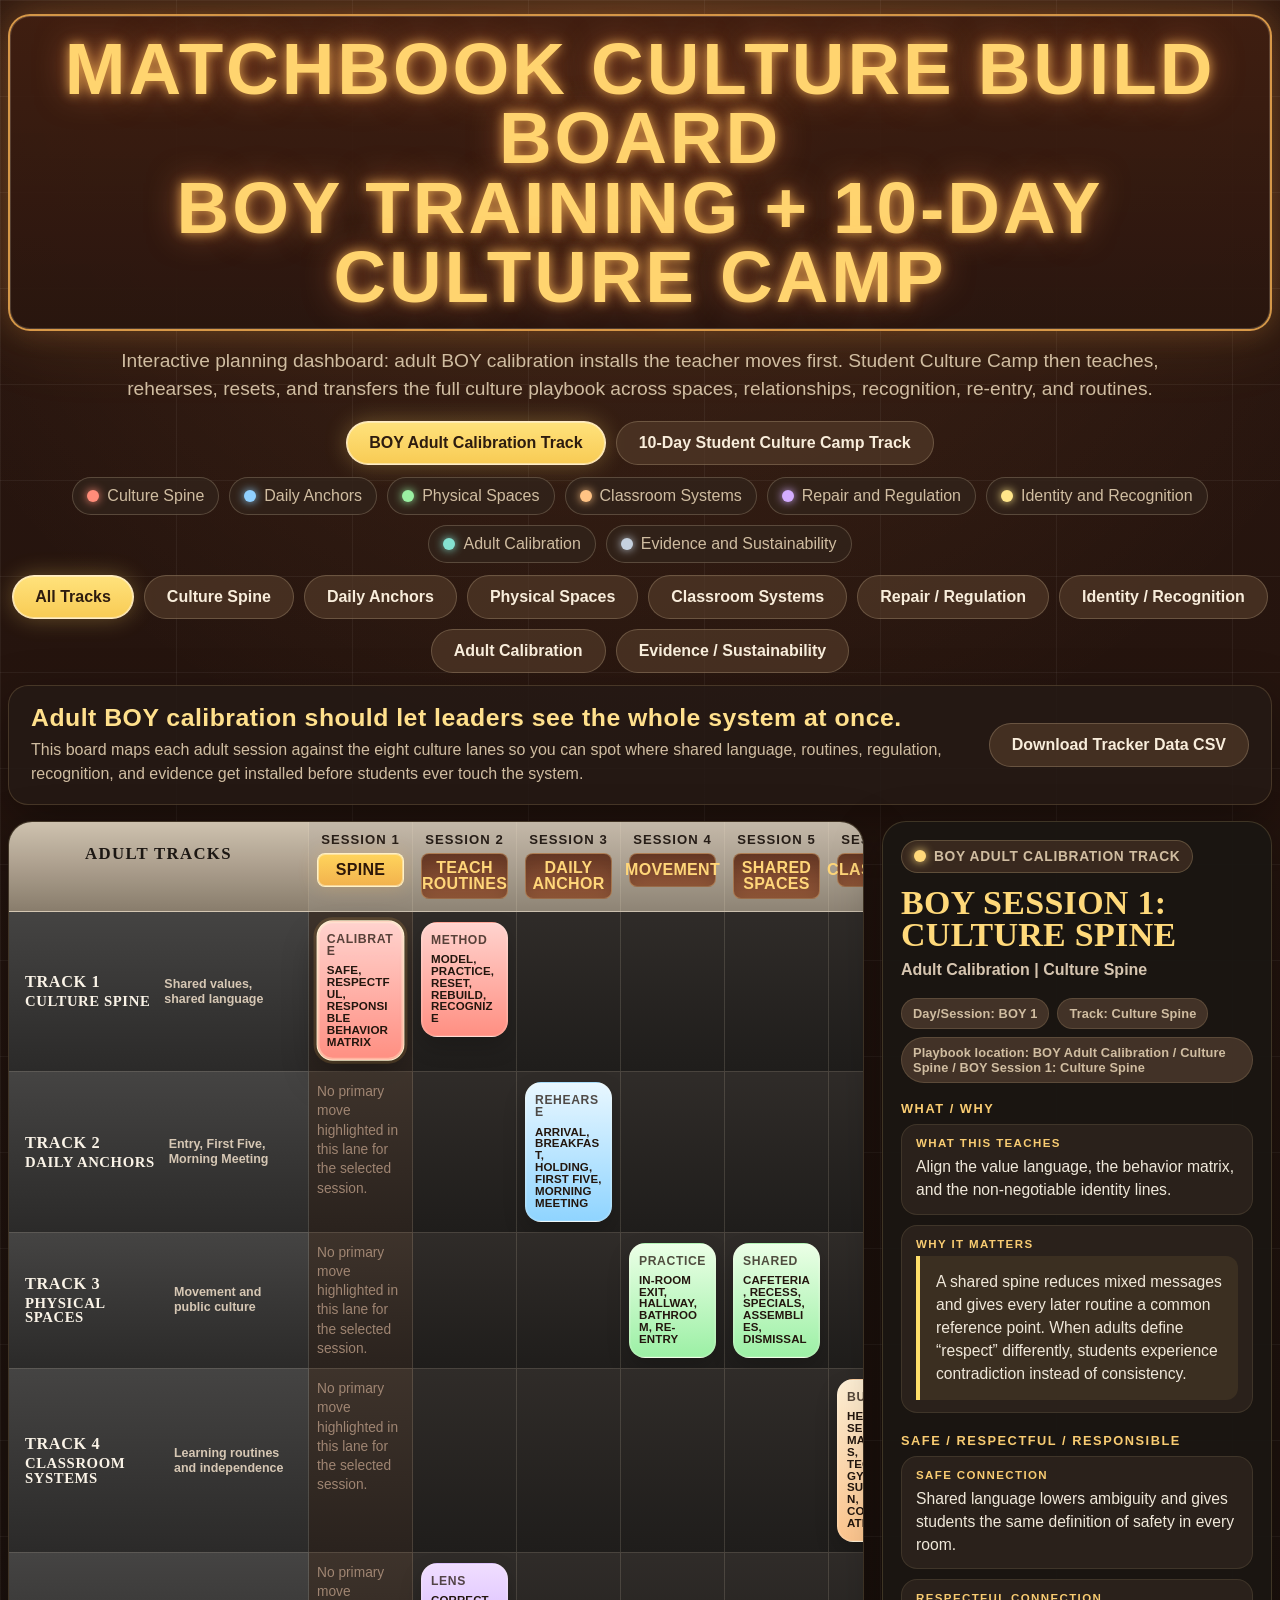
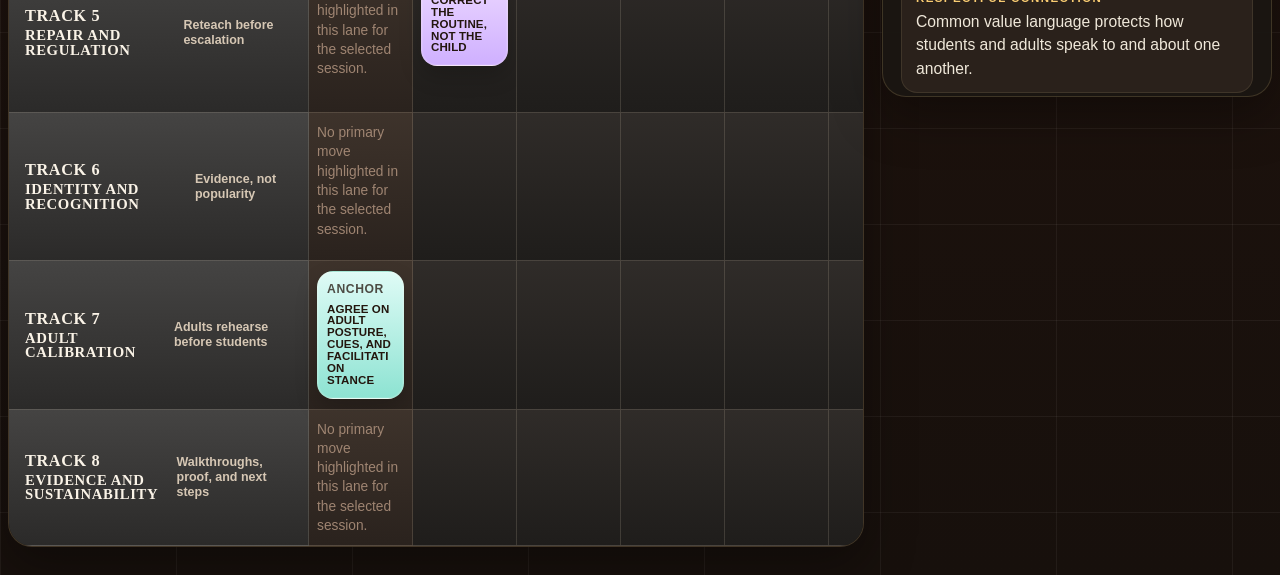
==== commit 6448f3c6: "Redesign live tracker as matrix culture board" ====
--- a/live_tracker.html
+++ b/live_tracker.html
@@ -3,695 +3,1463 @@
 <head>
   <meta charset="UTF-8">
   <meta name="viewport" content="width=device-width, initial-scale=1.0">
-  <title>Matchbook Live Culture Tracker</title>
+  <title>Matchbook Culture Build Board</title>
   <style>
     :root {
-      --bg: #f6efe4;
-      --bg-accent: #e6efe3;
-      --ink: #16202b;
-      --muted: #5d6a72;
-      --card: rgba(255, 252, 247, 0.92);
-      --line: rgba(22, 32, 43, 0.12);
-      --shadow: 0 24px 60px rgba(36, 41, 46, 0.12);
-      --met: #2d7d46;
-      --partial: #c7791b;
-      --gap: #b73a31;
-      --na: #64748b;
-      --closed: #21536b;
-      --accent: #154e63;
-      --accent-soft: #d7e7ec;
+      --bg: #1f120d;
+      --bg-2: #2a1812;
+      --panel: rgba(39, 30, 25, 0.94);
+      --panel-2: rgba(52, 40, 33, 0.92);
+      --panel-3: rgba(29, 24, 20, 0.96);
+      --line: rgba(255, 214, 143, 0.16);
+      --line-strong: rgba(255, 214, 143, 0.3);
+      --text: #f8eddb;
+      --muted: #d0bda1;
+      --soft: #b1947f;
+      --glow: #ffb857;
+      --glow-2: #ffdf7b;
+      --track-spine: #ff8c79;
+      --track-anchors: #8fd0ff;
+      --track-spaces: #9af0a2;
+      --track-classroom: #ffc384;
+      --track-repair: #d3acff;
+      --track-recognition: #ffe68a;
+      --track-adult: #84e2d1;
+      --track-evidence: #c6d1df;
+      --shadow: 0 18px 50px rgba(0, 0, 0, 0.34);
     }
 
     * {
       box-sizing: border-box;
     }
 
+    html {
+      scroll-behavior: smooth;
+    }
+
     body {
       margin: 0;
+      min-height: 100vh;
+      color: var(--text);
       font-family: Aptos, "Segoe UI", sans-serif;
-      color: var(--ink);
       background:
-        radial-gradient(circle at top left, rgba(201, 109, 58, 0.14), transparent 28%),
-        radial-gradient(circle at top right, rgba(44, 106, 90, 0.15), transparent 24%),
-        linear-gradient(180deg, #fbf6ef 0%, #eef3eb 100%);
-      min-height: 100vh;
+        linear-gradient(rgba(255, 255, 255, 0.05) 1px, transparent 1px),
+        linear-gradient(90deg, rgba(255, 255, 255, 0.05) 1px, transparent 1px),
+        radial-gradient(circle at 50% 0%, rgba(255, 160, 85, 0.12), transparent 36%),
+        linear-gradient(180deg, #2b160f 0%, #17100c 100%);
+      background-size: 176px 96px, 176px 96px, auto, auto;
     }
 
     .page-shell {
-      width: min(1400px, calc(100vw - 32px));
+      width: min(1960px, calc(100vw - 16px));
       margin: 0 auto;
-      padding: 24px 0 40px;
-    }
-
-    .hero {
+      padding: 14px 0 28px;
+    }
+
+    .masthead {
+      text-align: center;
+      margin-bottom: 18px;
+    }
+
+    .title-frame {
+      display: inline-block;
+      margin: 0 auto 16px;
+      padding: 18px 28px;
+      border: 2px solid rgba(255, 184, 87, 0.8);
+      border-radius: 22px;
+      box-shadow:
+        0 0 0 1px rgba(255, 238, 204, 0.18) inset,
+        0 0 28px rgba(255, 170, 71, 0.22),
+        0 0 80px rgba(255, 170, 71, 0.14);
+      background: linear-gradient(180deg, rgba(65, 31, 17, 0.9), rgba(41, 22, 15, 0.95));
+    }
+
+    .title-frame h1 {
+      margin: 0;
+      font-family: Impact, Haettenschweiler, "Arial Narrow Bold", sans-serif;
+      text-transform: uppercase;
+      letter-spacing: 0.04em;
+      line-height: 0.95;
+      font-size: clamp(2.7rem, 5.7vw, 6rem);
+      color: #ffd46f;
+      text-shadow:
+        0 0 12px rgba(255, 188, 91, 0.85),
+        0 0 32px rgba(255, 135, 73, 0.55);
+    }
+
+    .masthead p {
+      width: min(1100px, 100%);
+      margin: 0 auto;
+      color: var(--muted);
+      font-size: clamp(1rem, 1.5vw, 1.2rem);
+      line-height: 1.45;
+    }
+
+    .control-stack {
       display: grid;
-      grid-template-columns: minmax(0, 1.7fr) minmax(280px, 0.9fr);
+      gap: 12px;
+      margin-bottom: 12px;
+    }
+
+    .mode-row,
+    .legend-row,
+    .filter-row {
+      display: flex;
+      justify-content: center;
+      flex-wrap: wrap;
+      gap: 10px;
+    }
+
+    .mode-pill,
+    .filter-pill,
+    .legend-pill,
+    .link-pill {
+      border: 1px solid rgba(255, 232, 194, 0.2);
+      border-radius: 999px;
+      background: rgba(82, 57, 40, 0.7);
+      color: var(--text);
+      font: inherit;
+      text-decoration: none;
+      transition: transform 140ms ease, border-color 140ms ease, background 140ms ease, box-shadow 140ms ease;
+    }
+
+    .mode-pill,
+    .filter-pill,
+    .link-pill {
+      padding: 12px 22px;
+      cursor: pointer;
+      font-weight: 700;
+    }
+
+    .mode-pill:hover,
+    .filter-pill:hover,
+    .link-pill:hover {
+      transform: translateY(-1px);
+      border-color: rgba(255, 217, 140, 0.56);
+      background: rgba(114, 81, 58, 0.82);
+      box-shadow: 0 10px 24px rgba(0, 0, 0, 0.16);
+    }
+
+    .mode-pill.active,
+    .filter-pill.active {
+      background: linear-gradient(180deg, #ffe27c, #f8cb54);
+      color: #2d1c0f;
+      border-color: rgba(255, 238, 204, 0.95);
+      box-shadow:
+        0 0 0 1px rgba(255, 246, 219, 0.55) inset,
+        0 0 22px rgba(255, 213, 102, 0.3);
+    }
+
+    .legend-pill {
+      display: inline-flex;
+      align-items: center;
+      gap: 8px;
+      padding: 9px 14px;
+      color: var(--muted);
+      background: rgba(50, 35, 27, 0.84);
+    }
+
+    .legend-dot {
+      width: 12px;
+      height: 12px;
+      border-radius: 999px;
+      box-shadow: 0 0 10px currentColor;
+    }
+
+    .overview-bar {
+      display: grid;
+      grid-template-columns: minmax(0, 1fr) auto;
+      gap: 16px;
+      align-items: center;
+      margin: 0 0 16px;
+      padding: 18px 22px;
+      border: 1px solid var(--line);
+      border-radius: 20px;
+      background: rgba(37, 26, 21, 0.88);
+      box-shadow: var(--shadow);
+    }
+
+    .overview-bar h2 {
+      margin: 0 0 6px;
+      font-size: clamp(1.2rem, 2vw, 1.55rem);
+      color: #ffe08c;
+      letter-spacing: 0.02em;
+    }
+
+    .overview-bar p {
+      margin: 0;
+      color: var(--muted);
+      line-height: 1.5;
+    }
+
+    .overview-actions {
+      display: flex;
+      flex-wrap: wrap;
+      gap: 10px;
+      justify-content: flex-end;
+    }
+
+    .dashboard-shell {
+      display: grid;
+      grid-template-columns: minmax(0, 1.95fr) minmax(320px, 390px);
       gap: 18px;
-      margin-bottom: 18px;
-    }
-
-    .hero-copy,
-    .hero-panel,
-    .toolbar,
-    .summary-card,
-    .highlights-panel,
-    .folder-card {
-      background: var(--card);
+      align-items: start;
+    }
+
+    .matrix-panel,
+    .detail-panel {
       border: 1px solid var(--line);
       border-radius: 24px;
+      background: rgba(29, 24, 20, 0.95);
       box-shadow: var(--shadow);
-      backdrop-filter: blur(10px);
-    }
-
-    .hero-copy {
-      padding: 28px;
-      position: relative;
       overflow: hidden;
     }
 
-    .hero-copy::after {
-      content: "";
-      position: absolute;
-      inset: auto -80px -100px auto;
-      width: 220px;
-      height: 220px;
-      border-radius: 999px;
-      background: linear-gradient(180deg, rgba(21, 78, 99, 0.18), rgba(21, 78, 99, 0));
-    }
-
-    .eyebrow {
-      margin: 0 0 10px;
-      font-size: 0.78rem;
+    .matrix-scroll {
+      overflow-x: auto;
+      overflow-y: hidden;
+      scrollbar-color: rgba(255, 202, 109, 0.48) rgba(53, 38, 30, 0.7);
+    }
+
+    .matrix-grid {
+      display: grid;
+      grid-template-columns: 300px repeat(10, minmax(104px, 1fr));
+      min-width: 1340px;
+    }
+
+    .corner-cell,
+    .session-cell,
+    .track-cell,
+    .matrix-cell {
+      border-right: 1px solid rgba(255, 239, 210, 0.14);
+      border-bottom: 1px solid rgba(255, 239, 210, 0.12);
+    }
+
+    .corner-cell {
+      padding: 22px 20px;
+      background: linear-gradient(180deg, rgba(214, 201, 181, 0.96), rgba(146, 133, 116, 0.92));
+      color: #1c1713;
+      font-family: "Book Antiqua", "Palatino Linotype", Georgia, serif;
+      font-size: 1.05rem;
       font-weight: 700;
-      letter-spacing: 0.14em;
+      letter-spacing: 0.08em;
       text-transform: uppercase;
-      color: var(--accent);
-    }
-
-    h1,
-    h2,
-    h3,
-    h4 {
-      font-family: "Book Antiqua", "Palatino Linotype", Georgia, serif;
-      margin: 0;
-      line-height: 1.05;
-    }
-
-    h1 {
-      font-size: clamp(2rem, 4vw, 3.5rem);
-      max-width: 12ch;
-      margin-bottom: 14px;
-    }
-
-    .hero-copy p,
-    .hero-panel p,
-    .status-message,
-    .meta-note,
-    .criterion-detail,
-    .folder-path,
-    .main-gap-copy,
-    .empty-state,
-    .pill-note {
-      line-height: 1.5;
-      color: var(--muted);
-    }
-
-    .hero-panel {
-      padding: 24px;
+      text-align: center;
+    }
+
+    .session-cell {
+      padding: 10px 8px 12px;
+      min-height: 88px;
+      background: linear-gradient(180deg, rgba(205, 194, 177, 0.95), rgba(152, 141, 126, 0.92));
+      color: #261d17;
       display: flex;
       flex-direction: column;
-      justify-content: space-between;
-      gap: 16px;
-    }
-
-    .hero-panel-grid {
-      display: grid;
-      grid-template-columns: repeat(2, minmax(0, 1fr));
-      gap: 12px;
-    }
-
-    .mini-stat {
-      padding: 14px;
-      border-radius: 18px;
-      background: rgba(255, 255, 255, 0.72);
-      border: 1px solid rgba(22, 32, 43, 0.08);
-    }
-
-    .mini-stat strong {
+      gap: 8px;
+      align-items: center;
+      justify-content: flex-start;
+    }
+
+    .session-button {
+      width: 100%;
+      padding: 0;
+      border: 0;
+      background: transparent;
+      color: inherit;
+      cursor: pointer;
+      text-align: center;
+      font: inherit;
+    }
+
+    .session-label {
       display: block;
-      font-size: 1.4rem;
-      margin-bottom: 4px;
-      color: var(--ink);
-    }
-
-    .mini-stat span {
-      font-size: 0.9rem;
-      color: var(--muted);
-    }
-
-    .toolbar {
-      padding: 18px;
-      display: flex;
-      flex-wrap: wrap;
-      gap: 12px;
-      align-items: center;
-      margin-bottom: 12px;
-    }
-
-    .toolbar input,
-    .toolbar select,
-    .toolbar a,
-    .toolbar label {
-      border-radius: 14px;
-      border: 1px solid rgba(22, 32, 43, 0.12);
-      background: rgba(255, 255, 255, 0.92);
-      color: var(--ink);
-      font: inherit;
-      text-decoration: none;
-    }
-
-    .toolbar input,
-    .toolbar select {
-      padding: 12px 14px;
-      min-height: 46px;
-    }
-
-    #searchInput {
-      flex: 1 1 280px;
-      min-width: 220px;
-    }
-
-    .toolbar select {
-      min-width: 190px;
-    }
-
-    .button-link,
-    .upload-label {
+      font-weight: 800;
+      letter-spacing: 0.08em;
+      text-transform: uppercase;
+      font-size: 0.82rem;
+      margin-bottom: 6px;
+    }
+
+    .session-chip {
       display: inline-flex;
       align-items: center;
       justify-content: center;
-      padding: 12px 16px;
-      min-height: 46px;
-      cursor: pointer;
-      transition: transform 160ms ease, border-color 160ms ease, background 160ms ease;
-    }
-
-    .button-link:hover,
-    .upload-label:hover,
-    .toolbar input:focus,
-    .toolbar select:focus {
-      border-color: rgba(21, 78, 99, 0.45);
-      background: #ffffff;
-      outline: none;
-      transform: translateY(-1px);
-    }
-
-    .status-message {
-      margin: 0 0 16px;
-      padding: 0 4px;
-      font-size: 0.95rem;
-    }
-
-    .status-message.error {
-      color: var(--gap);
-    }
-
-    .status-message.success {
-      color: var(--accent);
-    }
-
-    .summary-grid {
-      display: grid;
-      grid-template-columns: repeat(5, minmax(0, 1fr));
+      min-height: 34px;
+      width: 100%;
+      padding: 6px 8px;
+      border-radius: 8px;
+      background: linear-gradient(180deg, rgba(112, 58, 36, 0.96), rgba(140, 79, 48, 0.92));
+      color: #ffd679;
+      border: 1px solid rgba(255, 224, 154, 0.28);
+      font-weight: 800;
+      letter-spacing: 0.02em;
+      text-transform: uppercase;
+      line-height: 1;
+      box-shadow: 0 10px 18px rgba(0, 0, 0, 0.14) inset;
+    }
+
+    .session-button.active .session-chip {
+      background: linear-gradient(180deg, #ffd45c, #f2b24d);
+      color: #2e1809;
+      border-color: rgba(255, 247, 210, 0.9);
+      box-shadow:
+        0 0 0 1px rgba(255, 240, 207, 0.55) inset,
+        0 0 18px rgba(255, 184, 87, 0.25);
+    }
+
+    .track-cell {
+      padding: 20px 16px;
+      background: linear-gradient(180deg, rgba(69, 69, 68, 0.98), rgba(43, 43, 42, 0.98));
+      display: flex;
+      align-items: center;
       gap: 14px;
-      margin-bottom: 18px;
-    }
-
-    .summary-card {
-      padding: 18px;
-    }
-
-    .summary-card .label {
-      font-size: 0.82rem;
+    }
+
+    .track-index {
+      min-width: 100px;
+      color: #faf3e7;
+      font-family: "Book Antiqua", "Palatino Linotype", Georgia, serif;
+      font-size: 0.92rem;
+      font-weight: 700;
+      line-height: 0.98;
       text-transform: uppercase;
-      letter-spacing: 0.08em;
-      color: var(--muted);
-      margin-bottom: 8px;
-    }
-
-    .summary-card .value {
-      font-size: clamp(1.6rem, 3vw, 2.3rem);
-      font-weight: 800;
-      color: var(--ink);
-    }
-
-    .summary-card .subtext {
-      font-size: 0.92rem;
-      color: var(--muted);
-      margin-top: 6px;
-    }
-
-    .content-grid {
-      display: grid;
-      grid-template-columns: minmax(260px, 320px) minmax(0, 1fr);
-      gap: 18px;
-      align-items: start;
-    }
-
-    .highlights-panel {
-      padding: 20px;
-      position: sticky;
-      top: 20px;
-    }
-
-    .panel-heading {
-      display: flex;
-      justify-content: space-between;
-      gap: 12px;
-      align-items: baseline;
-      margin-bottom: 14px;
-    }
-
-    .priority-list {
+      letter-spacing: 0.04em;
+    }
+
+    .track-index strong {
+      display: block;
+      font-size: 1.02rem;
+      margin-bottom: 4px;
+    }
+
+    .track-strap {
+      color: #d6c7b4;
+      font-size: 0.78rem;
+      line-height: 1.2;
+      max-width: 118px;
+      font-weight: 700;
+    }
+
+    .matrix-cell {
+      min-height: 126px;
+      padding: 10px 8px;
+      background:
+        linear-gradient(180deg, rgba(48, 44, 41, 0.97), rgba(31, 29, 27, 0.97));
+      position: relative;
+    }
+
+    .matrix-cell.session-active {
+      background:
+        linear-gradient(180deg, rgba(62, 52, 44, 0.98), rgba(42, 35, 30, 0.98));
+    }
+
+    .matrix-card-stack {
       display: grid;
       gap: 10px;
-    }
-
-    .priority-item {
+      align-content: start;
+      height: 100%;
+    }
+
+    .matrix-card {
+      display: block;
       width: 100%;
+      min-height: 84px;
+      padding: 11px 9px;
+      border-radius: 16px;
+      border: 1px solid rgba(255, 245, 226, 0.22);
       text-align: left;
-      padding: 14px;
-      border-radius: 16px;
-      border: 1px solid rgba(22, 32, 43, 0.08);
-      background: rgba(255, 255, 255, 0.82);
       cursor: pointer;
-      color: inherit;
       font: inherit;
-      transition: transform 160ms ease, border-color 160ms ease;
-    }
-
-    .priority-item:hover {
+      color: #23160e;
+      box-shadow:
+        0 0 0 1px rgba(255, 255, 255, 0.1) inset,
+        0 10px 22px rgba(0, 0, 0, 0.18);
+      transition: transform 140ms ease, box-shadow 140ms ease, border-color 140ms ease;
+      overflow: hidden;
+      word-break: break-word;
+    }
+
+    .matrix-card:hover {
       transform: translateY(-1px);
-      border-color: rgba(21, 78, 99, 0.35);
-    }
-
-    .priority-item strong {
+      box-shadow:
+        0 0 0 1px rgba(255, 255, 255, 0.16) inset,
+        0 14px 28px rgba(0, 0, 0, 0.24);
+      border-color: rgba(255, 247, 220, 0.52);
+    }
+
+    .matrix-card.active {
+      transform: translateY(-1px) scale(1.01);
+      border-color: rgba(255, 247, 210, 0.96);
+      box-shadow:
+        0 0 0 2px rgba(255, 247, 210, 0.36) inset,
+        0 0 0 3px rgba(255, 184, 87, 0.15),
+        0 18px 34px rgba(0, 0, 0, 0.28);
+    }
+
+    .matrix-card .mini-kicker {
       display: block;
-      margin-bottom: 4px;
-      color: var(--ink);
-    }
-
-    .priority-item small {
+      font-size: 0.76rem;
+      font-weight: 900;
+      line-height: 1;
+      letter-spacing: 0.05em;
+      text-transform: uppercase;
+      margin-bottom: 8px;
+      opacity: 0.76;
+    }
+
+    .matrix-card .mini-title {
+      display: block;
+      font-size: 0.72rem;
+      line-height: 1.03;
+      font-weight: 900;
+      text-transform: uppercase;
+      letter-spacing: 0.01em;
+    }
+
+    .domain-spine {
+      background: linear-gradient(180deg, #ffd3ce, #ff8f82);
+    }
+
+    .domain-anchors {
+      background: linear-gradient(180deg, #e8f7ff, #8fd4ff);
+    }
+
+    .domain-spaces {
+      background: linear-gradient(180deg, #ebffe6, #9cf0a5);
+    }
+
+    .domain-classroom {
+      background: linear-gradient(180deg, #fff0d5, #ffc78f);
+    }
+
+    .domain-repair {
+      background: linear-gradient(180deg, #f0ddff, #cfb0ff);
+    }
+
+    .domain-recognition {
+      background: linear-gradient(180deg, #fff7ca, #ffe287);
+    }
+
+    .domain-adult {
+      background: linear-gradient(180deg, #dffbf6, #8de3d2);
+    }
+
+    .domain-evidence {
+      background: linear-gradient(180deg, #edf4fb, #c9d5e3);
+    }
+
+    .detail-panel {
+      position: sticky;
+      top: 12px;
+      padding: 18px 18px 24px;
+      background: rgba(27, 22, 18, 0.96);
+      max-height: calc(100vh - 24px);
+      overflow: auto;
+    }
+
+    .detail-panel .mode-tag {
+      display: inline-flex;
+      align-items: center;
+      gap: 8px;
+      margin-bottom: 14px;
+      padding: 8px 12px;
+      border-radius: 999px;
+      border: 1px solid rgba(255, 227, 170, 0.2);
+      background: rgba(69, 49, 37, 0.72);
       color: var(--muted);
-    }
-
-    .folder-grid {
-      display: grid;
-      gap: 16px;
-    }
-
-    .folder-card {
-      padding: 20px;
-      scroll-margin-top: 24px;
-    }
-
-    .folder-card.severity-gap {
-      border-color: rgba(183, 58, 49, 0.24);
-    }
-
-    .folder-card.severity-partial {
-      border-color: rgba(199, 121, 27, 0.22);
-    }
-
-    .folder-card.severity-met {
-      border-color: rgba(45, 125, 70, 0.22);
-    }
-
-    .folder-top {
-      display: grid;
-      grid-template-columns: minmax(0, 1fr) auto;
-      gap: 16px;
-      align-items: start;
-    }
-
-    .folder-id {
-      margin: 0 0 4px;
-      font-size: 0.82rem;
+      font-size: 0.86rem;
+      letter-spacing: 0.05em;
+      text-transform: uppercase;
+      font-weight: 800;
+    }
+
+    .detail-panel h3 {
+      margin: 0 0 8px;
+      font-family: "Book Antiqua", "Palatino Linotype", Georgia, serif;
+      font-size: clamp(2rem, 2.65vw, 3.1rem);
+      line-height: 0.94;
+      text-transform: uppercase;
+      color: #ffd97a;
+      letter-spacing: 0.01em;
+    }
+
+    .detail-subhead {
+      margin: 0 0 18px;
+      color: #d6c5b0;
+      font-size: 1rem;
+      line-height: 1.35;
       font-weight: 700;
-      letter-spacing: 0.08em;
-      text-transform: uppercase;
-      color: var(--accent);
-    }
-
-    .folder-title {
-      font-size: clamp(1.35rem, 2vw, 1.7rem);
-      margin-bottom: 8px;
-      overflow-wrap: anywhere;
-    }
-
-    .folder-path {
-      margin: 0;
-      font-size: 0.92rem;
-      overflow-wrap: anywhere;
-    }
-
-    .score-box {
-      min-width: 112px;
-      padding: 14px 16px;
-      border-radius: 18px;
-      background: linear-gradient(180deg, rgba(21, 78, 99, 0.11), rgba(255, 255, 255, 0.75));
-      border: 1px solid rgba(21, 78, 99, 0.16);
-      text-align: right;
-    }
-
-    .score-box strong {
-      display: block;
-      font-size: 1.65rem;
-      color: var(--ink);
-    }
-
-    .score-box span {
-      font-size: 0.88rem;
-      color: var(--muted);
-    }
-
-    .progress-track {
-      margin: 14px 0 16px;
-      height: 10px;
-      border-radius: 999px;
-      background: rgba(22, 32, 43, 0.08);
-      overflow: hidden;
-    }
-
-    .progress-fill {
-      height: 100%;
-      border-radius: inherit;
-      background: linear-gradient(90deg, #154e63, #2d7d46);
-    }
-
-    .chip-row {
+    }
+
+    .detail-meta-row,
+    .flag-row {
       display: flex;
       flex-wrap: wrap;
       gap: 8px;
-      margin-bottom: 14px;
-    }
-
-    .status-chip,
-    .note-chip {
+      margin: 0 0 18px;
+    }
+
+    .detail-meta-pill,
+    .flag-pill {
       display: inline-flex;
       align-items: center;
       gap: 6px;
+      padding: 7px 11px;
       border-radius: 999px;
-      padding: 6px 10px;
-      font-size: 0.82rem;
+      border: 1px solid rgba(255, 220, 163, 0.14);
+      background: rgba(70, 54, 42, 0.92);
+      color: var(--muted);
+      font-size: 0.8rem;
       font-weight: 700;
       letter-spacing: 0.01em;
-      border: 1px solid transparent;
-      white-space: nowrap;
-    }
-
-    .status-chip.met,
-    .note-chip.met {
-      color: var(--met);
-      background: rgba(45, 125, 70, 0.1);
-      border-color: rgba(45, 125, 70, 0.18);
-    }
-
-    .status-chip.partial,
-    .note-chip.partial {
-      color: var(--partial);
-      background: rgba(199, 121, 27, 0.11);
-      border-color: rgba(199, 121, 27, 0.2);
-    }
-
-    .status-chip.gap,
-    .note-chip.gap {
-      color: var(--gap);
-      background: rgba(183, 58, 49, 0.1);
-      border-color: rgba(183, 58, 49, 0.2);
-    }
-
-    .status-chip.na,
-    .note-chip.na {
-      color: var(--na);
-      background: rgba(100, 116, 139, 0.11);
-      border-color: rgba(100, 116, 139, 0.2);
-    }
-
-    .status-chip.closed,
-    .note-chip.closed {
-      color: var(--closed);
-      background: rgba(33, 83, 107, 0.1);
-      border-color: rgba(33, 83, 107, 0.18);
-    }
-
-    .main-gap-block {
-      padding: 16px;
-      border-radius: 18px;
-      background: rgba(255, 255, 255, 0.74);
-      border: 1px solid rgba(22, 32, 43, 0.08);
-      margin-bottom: 14px;
-    }
-
-    .main-gap-label {
+    }
+
+    .flag-pill.yes {
+      color: #ffe8a9;
+      border-color: rgba(255, 223, 123, 0.25);
+      background: rgba(118, 86, 36, 0.52);
+    }
+
+    .flag-pill.no {
+      color: #cfb7a1;
+      border-color: rgba(207, 183, 161, 0.16);
+      background: rgba(58, 46, 38, 0.92);
+      opacity: 0.86;
+    }
+
+    .detail-block {
+      margin-bottom: 20px;
+    }
+
+    .detail-block h4 {
       margin: 0 0 8px;
+      color: #f9cc72;
       font-size: 0.8rem;
       text-transform: uppercase;
-      letter-spacing: 0.08em;
+      letter-spacing: 0.12em;
+      font-weight: 900;
+    }
+
+    .detail-block p,
+    .detail-block li {
+      margin: 0;
+      color: #f0e8da;
+      line-height: 1.48;
+      font-size: 0.98rem;
+    }
+
+    .detail-grid {
+      display: grid;
+      gap: 10px;
+    }
+
+    .detail-field {
+      padding: 12px 14px;
+      border-radius: 16px;
+      border: 1px solid rgba(255, 220, 163, 0.1);
+      background: rgba(44, 35, 29, 0.92);
+    }
+
+    .detail-field-label {
+      display: block;
+      margin: 0 0 6px;
+      color: #f9cc72;
+      font-size: 0.72rem;
+      text-transform: uppercase;
+      letter-spacing: 0.12em;
+      font-weight: 900;
+    }
+
+    .detail-field-value {
+      margin: 0;
+      color: #f0e8da;
+      line-height: 1.45;
+      font-size: 0.96rem;
+    }
+
+    .problem-callout {
+      padding: 14px 16px;
+      border-left: 4px solid #ffdf69;
+      border-radius: 0 12px 12px 0;
+      background: rgba(117, 94, 50, 0.24);
+    }
+
+    .micro-list {
+      display: grid;
+      gap: 12px;
+      margin: 0;
+      padding: 0;
+      list-style: none;
+    }
+
+    .source-list {
+      display: flex;
+      flex-wrap: wrap;
+      gap: 8px;
+    }
+
+    .source-pill {
+      display: inline-flex;
+      align-items: center;
+      padding: 8px 10px;
+      border-radius: 999px;
+      background: rgba(70, 54, 42, 0.92);
       color: var(--muted);
-    }
-
-    .main-gap-copy {
-      margin: 0;
-      color: var(--ink);
-      overflow-wrap: anywhere;
-    }
-
-    details {
-      border-top: 1px solid rgba(22, 32, 43, 0.08);
+      font-size: 0.82rem;
+      border: 1px solid rgba(255, 220, 163, 0.14);
+    }
+
+    .footer-note {
+      margin-top: 14px;
       padding-top: 14px;
-    }
-
-    summary {
-      cursor: pointer;
-      font-weight: 700;
-      color: var(--accent);
-      list-style: none;
-    }
-
-    summary::-webkit-details-marker {
-      display: none;
-    }
-
-    summary::after {
-      content: "+";
-      float: right;
-      font-size: 1.1rem;
-      color: var(--accent);
-    }
-
-    details[open] summary::after {
-      content: "-";
-    }
-
-    .details-grid {
-      display: grid;
-      grid-template-columns: repeat(2, minmax(0, 1fr));
-      gap: 12px;
-      margin-top: 14px;
-    }
-
-    .criterion-card {
-      padding: 14px;
-      border-radius: 16px;
-      background: rgba(255, 255, 255, 0.86);
-      border: 1px solid rgba(22, 32, 43, 0.08);
-    }
-
-    .criterion-head {
-      display: flex;
-      justify-content: space-between;
-      gap: 10px;
-      align-items: flex-start;
-      margin-bottom: 10px;
-    }
-
-    .criterion-title {
-      font-weight: 700;
-      color: var(--ink);
-    }
-
-    .criterion-detail {
-      margin: 0;
-      font-size: 0.93rem;
-      white-space: pre-wrap;
-      overflow-wrap: anywhere;
-    }
-
-    .meta-note {
-      margin-top: 14px;
+      border-top: 1px solid rgba(255, 223, 171, 0.14);
+      color: var(--soft);
       font-size: 0.92rem;
-    }
-
-    .empty-state {
-      padding: 20px;
-      border-radius: 20px;
-      border: 1px dashed rgba(22, 32, 43, 0.18);
-      background: rgba(255, 255, 255, 0.6);
-      text-align: center;
-    }
-
-    @media (max-width: 1080px) {
-      .summary-grid {
-        grid-template-columns: repeat(3, minmax(0, 1fr));
-      }
-
-      .content-grid {
+      line-height: 1.45;
+    }
+
+    .muted-empty {
+      color: var(--soft);
+      font-size: 0.86rem;
+      line-height: 1.4;
+      opacity: 0.86;
+    }
+
+    @media (max-width: 1240px) {
+      .dashboard-shell {
         grid-template-columns: 1fr;
       }
 
-      .highlights-panel {
+      .detail-panel {
         position: static;
       }
     }
 
     @media (max-width: 760px) {
       .page-shell {
-        width: min(100vw - 20px, 1400px);
-        padding-top: 14px;
+        width: min(100vw - 16px, 1880px);
       }
 
-      .hero {
+      .overview-bar {
         grid-template-columns: 1fr;
       }
 
-      .summary-grid {
-        grid-template-columns: repeat(2, minmax(0, 1fr));
+      .overview-actions {
+        justify-content: flex-start;
       }
 
-      .folder-top,
-      .details-grid,
-      .hero-panel-grid {
-        grid-template-columns: 1fr;
+      .title-frame {
+        width: 100%;
       }
 
-      .score-box {
-        text-align: left;
+      .title-frame h1 {
+        font-size: clamp(2.2rem, 10vw, 4rem);
       }
     }
   </style>
 </head>
 <body>
   <div class="page-shell">
-    <header class="hero">
-      <section class="hero-copy">
-        <p class="eyebrow">Culture Camp rollout board</p>
-        <h1>Matchbook Live Culture Tracker</h1>
-        <p>This board reads the tracker CSV in the same folder and turns the folder-first audit into a searchable implementation view. Use it to see where the rollout is closed, where it is partial, and which folders still need the next operating move.</p>
-      </section>
-      <aside class="hero-panel">
-        <div>
-          <p class="eyebrow">What this board expects</p>
-          <p>The page looks for <strong>matchbook_tracker_data.csv</strong> beside the HTML file. If you open the page locally and auto-load is blocked, use the manual CSV loader below.</p>
+    <header class="masthead">
+      <div class="title-frame">
+        <h1>Matchbook Culture Build Board<br>BOY Training + 10-Day Culture Camp</h1>
+      </div>
+      <p id="boardSubtitle"></p>
+    </header>
+
+    <section class="control-stack">
+      <div class="mode-row" id="modeRow"></div>
+      <div class="legend-row" id="legendRow"></div>
+      <div class="filter-row" id="filterRow"></div>
+    </section>
+
+    <section class="overview-bar">
+      <div>
+        <h2 id="overviewTitle"></h2>
+        <p id="overviewCopy"></p>
+      </div>
+      <div class="overview-actions">
+        <a class="link-pill" href="./matchbook_tracker_data.csv" download>Download Tracker Data CSV</a>
+      </div>
+    </section>
+
+    <section class="dashboard-shell">
+      <div class="matrix-panel">
+        <div class="matrix-scroll">
+          <div class="matrix-grid" id="matrixGrid"></div>
         </div>
-        <div class="hero-panel-grid">
-          <div class="mini-stat">
-            <strong>20</strong>
-            <span>rollout folders tracked</span>
-          </div>
-          <div class="mini-stat">
-            <strong>10</strong>
-            <span>completion chains per folder</span>
-          </div>
-          <div class="mini-stat">
-            <strong>CSV</strong>
-            <span>same-folder template support</span>
-          </div>
-          <div class="mini-stat">
-            <strong>Live</strong>
-            <span>search, filter, and sort controls</span>
-          </div>
-        </div>
-      </aside>
-    </header>
-
-    <section class="toolbar">
-      <input id="searchInput" type="search" placeholder="Search folders, gaps, paths, or evidence..." aria-label="Search tracker rows">
-      <select id="focusFilter" aria-label="Focus filter">
-        <option value="all">All folders</option>
-        <option value="gap">Folders with at least one GAP</option>
-        <option value="partial">Folders with no GAP but at least one PARTIAL</option>
-        <option value="closed">Folders whose main gap is marked CLOSED</option>
-        <option value="met">Folders with every actionable chain MET</option>
-      </select>
-      <select id="sortMode" aria-label="Sort mode">
-        <option value="priority">Sort by priority</option>
-        <option value="complete">Sort by completion</option>
-        <option value="folder">Sort by folder ID</option>
-      </select>
-      <label class="upload-label" for="csvInput">Load CSV manually</label>
-      <input id="csvInput" type="file" accept=".csv,text/csv" hidden>
-      <a class="button-link" href="./matchbook_tracker_data.csv" download>Download CSV template</a>
-    </section>
-
-    <p id="statusMessage" class="status-message">Loading matchbook_tracker_data.csv...</p>
-
-    <section id="summaryGrid" class="summary-grid" hidden></section>
-
-    <section class="content-grid">
-      <aside class="highlights-panel">
-        <div class="panel-heading">
-          <h2>Priority view</h2>
-        </div>
-        <p class="meta-note">These folders rise to the top when they carry the most open GAP and PARTIAL chains.</p>
-        <div id="priorityList" class="priority-list"></div>
-      </aside>
-
-      <main>
-        <div id="folderGrid" class="folder-grid"></div>
-      </main>
+      </div>
+
+      <aside class="detail-panel" id="detailPanel"></aside>
     </section>
   </div>
 
   <script>
-    const CRITERIA = [
-      'path_locked',
-      'operating_artifacts_visible',
-      'adult_moves_named',
-      'audience_separation',
-      'training_facilitation',
-      'coaching_observation',
-      'data_permissions',
-      'grade_band_differences',
-      'slide_alignment',
-      'tracker_crosswalk_backlog'
+    const TRACKS = [
+      { id: 'spine', short: 'Track 1', title: 'Culture Spine', strap: 'Shared values, shared language', color: 'var(--track-spine)', className: 'domain-spine' },
+      { id: 'anchors', short: 'Track 2', title: 'Daily Anchors', strap: 'Entry, First Five, Morning Meeting', color: 'var(--track-anchors)', className: 'domain-anchors' },
+      { id: 'spaces', short: 'Track 3', title: 'Physical Spaces', strap: 'Movement and public culture', color: 'var(--track-spaces)', className: 'domain-spaces' },
+      { id: 'classroom', short: 'Track 4', title: 'Classroom Systems', strap: 'Learning routines and independence', color: 'var(--track-classroom)', className: 'domain-classroom' },
+      { id: 'repair', short: 'Track 5', title: 'Repair and Regulation', strap: 'Reteach before escalation', color: 'var(--track-repair)', className: 'domain-repair' },
+      { id: 'recognition', short: 'Track 6', title: 'Identity and Recognition', strap: 'Evidence, not popularity', color: 'var(--track-recognition)', className: 'domain-recognition' },
+      { id: 'adult', short: 'Track 7', title: 'Adult Calibration', strap: 'Adults rehearse before students', color: 'var(--track-adult)', className: 'domain-adult' },
+      { id: 'evidence', short: 'Track 8', title: 'Evidence and Sustainability', strap: 'Walkthroughs, proof, and next steps', color: 'var(--track-evidence)', className: 'domain-evidence' }
     ];
 
-    const LABELS = {
-      path_locked: 'Path locked',
-      operating_artifacts_visible: 'Operating artifacts visible',
-      adult_moves_named: 'Adult moves named',
-      audience_separation: 'Audience separation',
-      training_facilitation: 'Training facilitation',
-      coaching_observation: 'Coaching observation',
-      data_permissions: 'Data permissions',
-      grade_band_differences: 'Grade-band differences',
-      slide_alignment: 'Slide alignment',
-      tracker_crosswalk_backlog: 'Tracker crosswalk backlog'
+    const TRACK_LOOKUP = Object.fromEntries(TRACKS.map((track) => [track.id, track]));
+
+    const BOARD_DATA = {
+      adult: {
+        key: 'adult',
+        button: 'BOY Adult Calibration Track',
+        subtitle: 'Interactive planning dashboard: adult BOY calibration installs the teacher moves first. Student Culture Camp then teaches, rehearses, resets, and transfers the full culture playbook across spaces, relationships, recognition, re-entry, and routines.',
+        overviewTitle: 'Adult BOY calibration should let leaders see the whole system at once.',
+        overviewCopy: 'This board maps each adult session against the eight culture lanes so you can spot where shared language, routines, regulation, recognition, and evidence get installed before students ever touch the system.',
+        sessions: [
+          { id: 'a1', label: 'Session 1', short: 'Spine', title: 'BOY Session 1: Culture Spine' },
+          { id: 'a2', label: 'Session 2', short: 'Teach Routines', title: 'BOY Session 2: Teach Routines' },
+          { id: 'a3', label: 'Session 3', short: 'Daily Anchor', title: 'BOY Session 3: Daily Anchor' },
+          { id: 'a4', label: 'Session 4', short: 'Movement', title: 'BOY Session 4: Movement' },
+          { id: 'a5', label: 'Session 5', short: 'Shared Spaces', title: 'BOY Session 5: Shared Spaces' },
+          { id: 'a6', label: 'Session 6', short: 'Classroom', title: 'BOY Session 6: Classroom Systems' },
+          { id: 'a7', label: 'Session 7', short: 'Recognition', title: 'BOY Session 7: Recognition' },
+          { id: 'a8', label: 'Session 8', short: 'Repair', title: 'BOY Session 8: Repair and Regulation' },
+          { id: 'a9', label: 'Session 9', short: 'Houses', title: 'BOY Session 9: Identity and Houses' },
+          { id: 'a10', label: 'Session 10', short: 'Whole Culture', title: 'BOY Session 10: Whole Culture Logic Check' }
+        ],
+        cards: [
+          {
+            id: 'adult-a1-spine',
+            session: 'a1',
+            track: 'spine',
+            kicker: 'Calibrate',
+            label: 'Safe, respectful, responsible behavior matrix',
+            title: 'BOY Session 1: Culture Spine',
+            subhead: 'Adult Calibration | Culture Spine',
+            vision: 'Adults name the same values, the same behaviors, and the same system purpose before they ever teach students.',
+            consensus: 'This is the shared language layer. No classroom gets its own culture dialect.',
+            problem: 'When adults define “respect” differently, students experience contradiction instead of consistency.',
+            skill: 'Align the value language, the behavior matrix, and the non-negotiable identity lines.',
+            bridge: 'A shared spine reduces mixed messages and gives every later routine a common reference point.',
+            resources: 'Executive Overview, Implementation Non-Negotiables, Core Language Glossary, Matchbook-Specific Culture Alignment Page.',
+            action: 'Have adults rewrite vague value language into observable behavior examples by grade band and space.',
+            debrief: 'What definition still feels fuzzy? Where might one team still improvise the meaning?',
+            sources: ['01_START_HERE/Executive_Overview.md', '01_START_HERE/Implementation_Non-Negotiables.md', '01_START_HERE/Core_Language_Glossary.md']
+          },
+          {
+            id: 'adult-a1-adult',
+            session: 'a1',
+            track: 'adult',
+            kicker: 'Anchor',
+            label: 'Agree on adult posture, cues, and facilitation stance',
+            title: 'BOY Session 1: Adult Posture Agreement',
+            subhead: 'Adult Calibration | Adult Calibration',
+            vision: 'Adults model brevity, calm, visible regulation, and shared cue language from the first training minute.',
+            consensus: 'The adult move is part of the curriculum. Facilitation style cannot undercut the culture we are trying to build.',
+            problem: 'Adults often teach a calm system with rushed bodies, long speeches, or public correction.',
+            skill: 'Calibrate cue language, reset posture, voice volume, and the “correct the routine, not the child” stance.',
+            bridge: 'When adults embody the system, teacher credibility rises and student confusion drops.',
+            resources: 'PD Facilitator Guide, 90-Minute Synchronous Training Plan, Teacher Practice Lab Guide.',
+            action: 'Open training by rehearsing what an adult reset sounds like in hallway, circle, and classroom contexts.',
+            debrief: 'Which adult habit is most likely to fracture consistency on Day 1?',
+            sources: ['04_PROFESSIONAL_DEVELOPMENT/PD_Facilitator_Guide.md', '04_PROFESSIONAL_DEVELOPMENT/90-Minute_Synchronous_Training_Plan.md']
+          },
+          {
+            id: 'adult-a2-spine',
+            session: 'a2',
+            track: 'spine',
+            kicker: 'Method',
+            label: 'Model, practice, reset, rebuild, recognize',
+            title: 'BOY Session 2: Teach Routines',
+            subhead: 'Adult Calibration | Culture Spine',
+            vision: 'Adults share one teaching method for culture routines: demonstrate, practice, reset, rebuild, then name evidence.',
+            consensus: 'Culture is taught the same way as any high-leverage skill: explicit model first, then fast loops.',
+            problem: 'Without a common method, some adults lecture while others skip directly to correction.',
+            skill: 'Use the same instructional sequence in every room so reteach feels familiar rather than punitive.',
+            bridge: 'A repeatable method speeds student learning and helps coaches give low-inference feedback.',
+            resources: 'Culture Camp Overview, Day-by-Day Teacher Guide, Teacher Practice Lab Guide.',
+            action: 'Practice one routine and force a reset so adults feel what rebuilding a move should look like.',
+            debrief: 'At what point do we move too fast and stop truly teaching the routine?',
+            sources: ['05_CULTURE_CAMP/Culture_Camp_Overview.md', '05_CULTURE_CAMP/Day-by-Day_Teacher_Guide.md']
+          },
+          {
+            id: 'adult-a2-repair',
+            session: 'a2',
+            track: 'repair',
+            kicker: 'Lens',
+            label: 'Correct the routine, not the child',
+            title: 'BOY Session 2: Correct the Routine, Not the Child',
+            subhead: 'Adult Calibration | Repair and Regulation',
+            vision: 'Adults redirect the move that broke instead of personalizing the student.',
+            consensus: 'The reset targets the procedure. Dignity stays intact.',
+            problem: 'Publicly naming children as the problem creates shame and escalates resistance.',
+            skill: 'Translate reactive language into routine language and attach the reteach to a specific move.',
+            bridge: 'This keeps correction instructional and protects relationships while still holding the line.',
+            resources: 'Low-Word Response Scripts, Responsive Behavior Plan Overview, Restorative Stance and Community Principles.',
+            action: 'Turn five common adult corrections into routine-focused language and practice saying them at full speed.',
+            debrief: 'Which phrases still sound like blame even if the intention is calm?',
+            sources: ['03_TEACHER_IMPLEMENTATION/TEACHER_FIELD_PACKET/Low-Word_Response_Scripts.md', '09_RESPONSIVE_BEHAVIOR_PLAN/Responsive_Behavior_Plan_Overview.md']
+          },
+          {
+            id: 'adult-a3-anchors',
+            session: 'a3',
+            track: 'anchors',
+            kicker: 'Rehearse',
+            label: 'Arrival, breakfast, holding, first five, morning meeting',
+            title: 'BOY Session 3: Daily Anchors',
+            subhead: 'Adult Calibration | Daily Anchors',
+            vision: 'Adults can run the opening anchor from threshold greeting through Morning Meeting without dead air or contradiction.',
+            consensus: 'The first minutes of the day set the nervous system for everything that follows.',
+            problem: 'Weak first-five systems create drift before instruction has even begun.',
+            skill: 'Rehearse threshold entry, materials, breakfast or Do Now, circle launch, and the shift into academics.',
+            bridge: 'A strong anchor lowers noise, reduces reactive correction, and gives students predictable footing.',
+            resources: 'Day-by-Day Teacher Guide, Daily Morning Meeting SOP, Teacher Quick-Start Guide.',
+            action: 'Run a full Day-1 opening with timers and force a regroup when one transition exceeds the target.',
+            debrief: 'Which opening step still depends too much on verbal prompting?',
+            sources: ['05_CULTURE_CAMP/Day-by-Day_Teacher_Guide.md', '03_TEACHER_IMPLEMENTATION/Daily_Morning_Meeting_SOP.md']
+          },
+          {
+            id: 'adult-a4-spaces',
+            session: 'a4',
+            track: 'spaces',
+            kicker: 'Practice',
+            label: 'In-room exit, hallway, bathroom, re-entry',
+            title: 'BOY Session 4: Movement',
+            subhead: 'Adult Calibration | Physical Spaces',
+            vision: 'Adults teach movement as a chain of linked routines, not isolated commands.',
+            consensus: 'Space-to-space movement is where culture becomes visible to the whole building.',
+            problem: 'A class can look strong in seats and fall apart the second bodies cross a doorway.',
+            skill: 'Teach doorway pause, line posture, bathroom signal, transition timing, and calm re-entry.',
+            bridge: 'Movement routines recover instructional time and prevent hallway culture from becoming a separate system.',
+            resources: 'Hallway Transitions Guide, Arrival and First Five Guide, Day-by-Day Teacher Guide.',
+            action: 'Walk the adult team through the exact path students will take and calibrate every handoff point.',
+            debrief: 'Where is the first leak between classroom control and public-space control?',
+            sources: ['17_SCHOOLWIDE_ROUTINES/Hallway_Transitions_Guide.md', '17_SCHOOLWIDE_ROUTINES/Arrival_and_First_Five_Guide.md']
+          },
+          {
+            id: 'adult-a5-spaces',
+            session: 'a5',
+            track: 'spaces',
+            kicker: 'Shared',
+            label: 'Cafeteria, recess, specials, assemblies, dismissal',
+            title: 'BOY Session 5: Shared Spaces',
+            subhead: 'Adult Calibration | Physical Spaces',
+            vision: 'Adults rehearse cafeteria, recess, specials or electives, assemblies, and dismissal as one coherent public-space lane.',
+            consensus: 'Common spaces are where schoolwide alignment is most visible.',
+            problem: 'Use student and adult pain point: routines fall apart when handoffs are unclear.',
+            skill: 'Practice adult positioning, flow, voice levels, recall, dismissal lanes, and cross-team handoffs.',
+            bridge: 'This reduces crowding, noise, conflict, and transition fatigue.',
+            resources: 'Cafeteria guide, recess guide, dismissal guide, assemblies mini-protocol, specials handoff card.',
+            action: 'Run a shared-space simulation with adult handoff and a quick reteach.',
+            debrief: 'Where does the handoff blur: ownership, language, or timing?',
+            sources: ['17_SCHOOLWIDE_ROUTINES/Cafeteria_Routines_Guide.md', '17_SCHOOLWIDE_ROUTINES/Recess_and_Playground_Guide.md', '05_CULTURE_CAMP/Day-by-Day_Teacher_Guide.md']
+          },
+          {
+            id: 'adult-a6-classroom',
+            session: 'a6',
+            track: 'classroom',
+            kicker: 'Build',
+            label: 'Help-seeking, materials, technology, work submission, collaboration',
+            title: 'BOY Session 6: Classroom Systems',
+            subhead: 'Adult Calibration | Classroom Systems',
+            vision: 'Adults can teach the invisible classroom systems that usually get left to assumption.',
+            consensus: 'Independence only appears when the systems are explicit.',
+            problem: 'Students often get labeled off-task when the actual issue is unclear procedure.',
+            skill: 'Build routines for materials access, help-seeking, tech use, partner work, turn-in, and room reset.',
+            bridge: 'Clear systems lower teacher narration and let academic stamina survive after the opening block.',
+            resources: 'Teacher Implementation Playbook, Teacher Planning Checklist, Classroom Exit Routine Guide.',
+            action: 'List every classroom procedure that currently lives in teacher memory and turn it into visible student steps.',
+            debrief: 'Which classroom routine still depends on adult rescue instead of student ownership?',
+            sources: ['03_TEACHER_IMPLEMENTATION/Teacher_Implementation_Playbook.md', '03_TEACHER_IMPLEMENTATION/Teacher_Planning_Checklist.md', '17_SCHOOLWIDE_ROUTINES/Classroom_Exit_Routine_Guide.md']
+          },
+          {
+            id: 'adult-a7-recognition',
+            session: 'a7',
+            track: 'recognition',
+            kicker: 'Define',
+            label: 'Recognition evidence, not popularity',
+            title: 'BOY Session 7: Recognition',
+            subhead: 'Adult Calibration | Identity and Recognition',
+            vision: 'Adults tie celebration to observed evidence instead of charisma, favoritism, or noise.',
+            consensus: 'Recognition should reinforce the culture system, not distract from it.',
+            problem: 'Loose recognition systems reward visibility over actual practice.',
+            skill: 'Use evidence-based nominations, shared criteria, and clear links to Safe, Respectful, Responsible behavior.',
+            bridge: 'Fair recognition increases trust and keeps Friday Cypher or shout-outs from becoming social politics.',
+            resources: 'Recognition Eligibility Rules, Friday Cypher Data Tracker, Winner Roster Tracker.',
+            action: 'Have adults sort sample recognitions into “evidence” or “vibe” and defend the call.',
+            debrief: 'What would make a student say recognition here feels unfair?',
+            sources: ['14_DATA_TRACKING_AND_APP_READINESS/Recognition_Eligibility_Rules.md', '07_FRIDAY_CYPHER/Friday_Cypher_Data_Tracker.md']
+          },
+          {
+            id: 'adult-a8-repair',
+            session: 'a8',
+            track: 'repair',
+            kicker: 'Rehearse',
+            label: 'Regulation, repair language, conflict intro, re-entry',
+            title: 'BOY Session 8: Repair and Regulation',
+            subhead: 'Adult Calibration | Repair and Regulation',
+            vision: 'Adults can move from dysregulation to dignity-protecting repair without losing structure.',
+            consensus: 'Repair follows regulation. We do not force apology from a flooded nervous system.',
+            problem: 'When adults improvise under stress, correction becomes louder and recovery becomes less teachable.',
+            skill: 'Rehearse regulation tools, low-word correction, harm repair, and the return to community.',
+            bridge: 'A reliable repair lane lowers escalation and keeps accountability aligned to the culture stance.',
+            resources: 'Repair and Re-Entry Routine, Teacher Reset Scripts, Restorative Repair Framework.',
+            action: 'Run role plays where adults must de-escalate, repair, and re-enter in under three minutes of narration.',
+            debrief: 'Where are we still mistaking urgency for effectiveness?',
+            sources: ['09_RESPONSIVE_BEHAVIOR_PLAN/Repair_and_Re-Entry_Routine.md', '09_RESPONSIVE_BEHAVIOR_PLAN/Teacher_Reset_Scripts.md', '10_RESTORATIVE_REPAIR/Restorative_Repair_Framework.md']
+          },
+          {
+            id: 'adult-a9-recognition',
+            session: 'a9',
+            track: 'recognition',
+            kicker: 'Launch',
+            label: 'Houses, Friday Cypher, walk-in-nine, student identity',
+            title: 'BOY Session 9: Identity and Houses',
+            subhead: 'Adult Calibration | Identity and Recognition',
+            vision: 'Adults layer houses, belonging, and public celebration onto the culture system without loosening fidelity.',
+            consensus: 'Identity should deepen commitment, not replace structure.',
+            problem: 'Schools often launch identity systems that feel exciting but detached from routine discipline.',
+            skill: 'Connect houses, Friday Cypher, origin story, and recognition rituals back to evidence and role ownership.',
+            bridge: 'This gives students belonging while keeping celebration inside the operating system.',
+            resources: 'Houses Launch SOP, First House Meeting Guide, House Origin Story and Mantra Brief.',
+            action: 'Map exactly how a student experiences house identity from line-up to celebration to re-entry.',
+            debrief: 'Where could identity energy accidentally outrun instructional coherence?',
+            sources: ['05_CULTURE_CAMP/Houses_Launch_SOP.md', '05_CULTURE_CAMP/First_House_Meeting_Guide.md', '17_SCHOOLWIDE_ROUTINES/House_Origin_Story_and_Mantra_Brief.md']
+          },
+          {
+            id: 'adult-a9-evidence',
+            session: 'a9',
+            track: 'evidence',
+            kicker: 'Align',
+            label: 'Celebration stays tied to evidence',
+            title: 'BOY Session 9: Evidence Bridge for Celebration',
+            subhead: 'Adult Calibration | Evidence and Sustainability',
+            vision: 'Every recognition ritual points back to real observations, not memory drift.',
+            consensus: 'Evidence is the bridge between coaching, celebration, and fairness.',
+            problem: 'Without a proof lane, staff revert to subjective recall and loudest-name patterns.',
+            skill: 'Use nomination evidence, quick trackers, and light-touch data language to validate celebration calls.',
+            bridge: 'This protects trust and lets leaders trace recognition back to actual student practice.',
+            resources: 'Recognition Eligibility Rules, Teacher Burden Check, Dashboard Indicator Map.',
+            action: 'Choose the minimum evidence needed to celebrate well without overloading teachers.',
+            debrief: 'Which proof matters, and which proof only creates burden?',
+            sources: ['14_DATA_TRACKING_AND_APP_READINESS/Recognition_Eligibility_Rules.md', '14_DATA_TRACKING_AND_APP_READINESS/Teacher_Burden_Check.md']
+          },
+          {
+            id: 'adult-a10-spine',
+            session: 'a10',
+            track: 'spine',
+            kicker: 'Prove',
+            label: 'Adults can explain the whole culture logic',
+            title: 'BOY Session 10: Whole Culture Logic Check',
+            subhead: 'Adult Calibration | Culture Spine',
+            vision: 'Adults prove they can explain the whole Matchbook culture operating system.',
+            consensus: 'Before students enter, adults need a shared mental model of the system.',
+            problem: 'Use readiness question: can we teach this without contradicting each other?',
+            skill: 'Connect values, routines, recognition, repair, reteach, data, and coaching.',
+            bridge: 'This gives staff confidence and reduces launch confusion.',
+            resources: 'BOY readiness checklist and culture system one-pager.',
+            action: 'Adults explain the system in 90 seconds and identify their first implementation move.',
+            debrief: 'Reflection: What is clear? Resistance: What still feels loose?',
+            sources: ['01_START_HERE/Executive_Overview.md', '01_START_HERE/Stakeholder_Navigation_Map.md']
+          },
+          {
+            id: 'adult-a10-anchors',
+            session: 'a10',
+            track: 'anchors',
+            kicker: 'Run',
+            label: 'Adult simulation of day 1 opening routines',
+            title: 'BOY Session 10: Opening Routine Simulation',
+            subhead: 'Adult Calibration | Daily Anchors',
+            vision: 'Adults can run the opening sequence at launch speed without extra coaching.',
+            consensus: 'The opening routine is the first live proof that the system holds.',
+            problem: 'If Day 1 opening routines still need improvisation, the rest of the day starts behind.',
+            skill: 'Simulate threshold, first five, Morning Meeting, and transition into academics.',
+            bridge: 'A clean launch protects the rest of Culture Camp from preventable drift.',
+            resources: 'Day-by-Day Teacher Guide, Daily Morning Meeting SOP.',
+            action: 'Time the full opening; stop only for the exact move that still leaks.',
+            debrief: 'What did adults still overtalk? Where did students still need invisible directions?',
+            sources: ['05_CULTURE_CAMP/Day-by-Day_Teacher_Guide.md', '03_TEACHER_IMPLEMENTATION/Daily_Morning_Meeting_SOP.md']
+          },
+          {
+            id: 'adult-a10-spaces',
+            session: 'a10',
+            track: 'spaces',
+            kicker: 'Stress Test',
+            label: 'Space-to-space routine run-through',
+            title: 'BOY Session 10: Shared Space Stress Test',
+            subhead: 'Adult Calibration | Physical Spaces',
+            vision: 'Adults can hold the line across hallways, lunch, recess, specials, and dismissal under real pressure.',
+            consensus: 'Public-space culture has to survive movement, crowding, and handoffs.',
+            problem: 'Shared spaces are where inconsistency becomes public instantly.',
+            skill: 'Run the cross-space chain with adult positions, hand signals, and recall language calibrated.',
+            bridge: 'This is where leaders catch the handoff gaps before students do.',
+            resources: 'Hallway, cafeteria, recess, dismissal, and schoolwide routines guides.',
+            action: 'Walk the exact route adults will own and practice the moment where one team releases to the next.',
+            debrief: 'What space still depends on personality instead of system?',
+            sources: ['17_SCHOOLWIDE_ROUTINES/Hallway_Transitions_Guide.md', '17_SCHOOLWIDE_ROUTINES/Cafeteria_Routines_Guide.md', '17_SCHOOLWIDE_ROUTINES/Recess_and_Playground_Guide.md']
+          },
+          {
+            id: 'adult-a10-classroom',
+            session: 'a10',
+            track: 'classroom',
+            kicker: 'Check',
+            label: 'Teachers run classroom systems without overtalk',
+            title: 'BOY Session 10: Classroom Systems Check',
+            subhead: 'Adult Calibration | Classroom Systems',
+            vision: 'Teachers can run materials, collaboration, and submission systems with fewer words and clearer structure.',
+            consensus: 'If adults still over-explain, the system is not truly installed.',
+            problem: 'Overtalk is often a hidden signal that the routine is not yet visible enough.',
+            skill: 'Watch for over-narration, rescue habits, and missing student-facing cues.',
+            bridge: 'This lets academic learning happen without abandoning the culture lane.',
+            resources: 'Teacher Implementation Playbook, Classroom Exit Routine Guide, Teacher Weekly Prep Sheet.',
+            action: 'Run a mini-lesson and mark every place the teacher had to verbally carry the system.',
+            debrief: 'What needs to move from teacher memory onto visible student supports?',
+            sources: ['03_TEACHER_IMPLEMENTATION/Teacher_Implementation_Playbook.md', '17_SCHOOLWIDE_ROUTINES/Classroom_Exit_Routine_Guide.md']
+          },
+          {
+            id: 'adult-a10-repair',
+            session: 'a10',
+            track: 'repair',
+            kicker: 'Scenario Lab',
+            label: 'Routine breaks, adult stays regulated',
+            title: 'BOY Session 10: Repair Scenario Lab',
+            subhead: 'Adult Calibration | Repair and Regulation',
+            vision: 'Adults can stay regulated when the routine breaks and move students back into the system quickly.',
+            consensus: 'Launch readiness includes pressure testing the adult nervous system, not just the student routine.',
+            problem: 'A calm plan can still collapse when adults feel rushed, challenged, or publicly observed.',
+            skill: 'Practice regulation-first adult responses under stress and return to the routine without drama.',
+            bridge: 'This is what keeps the culture system from disappearing on the first hard day.',
+            resources: 'Adult Practice Scenarios, Teacher Reset Scripts, Repair and Re-Entry Routine.',
+            action: 'Run live scenarios that force adults to choose brevity, dignity, and sequence under pressure.',
+            debrief: 'Which adult stress pattern still makes the system wobble?',
+            sources: ['04_PROFESSIONAL_DEVELOPMENT/Adult_Practice_Scenarios.md', '09_RESPONSIVE_BEHAVIOR_PLAN/Teacher_Reset_Scripts.md']
+          },
+          {
+            id: 'adult-a10-adult',
+            session: 'a10',
+            track: 'adult',
+            kicker: 'Explain Back',
+            label: 'Adults name the system in 90 seconds',
+            title: 'BOY Session 10: Adult Explain-Back',
+            subhead: 'Adult Calibration | Adult Calibration',
+            vision: 'Every adult can name the system in simple language and locate their role in it.',
+            consensus: 'If the system cannot be explained clearly, it will not be taught clearly.',
+            problem: 'Adults often understand their lane but not the connective tissue across lanes.',
+            skill: 'Explain the full arc: values, anchors, spaces, classroom systems, repair, recognition, evidence.',
+            bridge: 'This creates coherence across leaders, teachers, coaches, and support staff.',
+            resources: 'Stakeholder Navigation Map, Executive Overview, How to Use This Bundle.',
+            action: 'Pair adults up for 90-second explain-backs and have partners mark what was missing.',
+            debrief: 'What part of the system still gets described as “extra” instead of core?',
+            sources: ['01_START_HERE/Stakeholder_Navigation_Map.md', '01_START_HERE/Executive_Overview.md']
+          },
+          {
+            id: 'adult-a10-evidence',
+            session: 'a10',
+            track: 'evidence',
+            kicker: 'Capture',
+            label: 'Calibration walk, proof lane, next reteach',
+            title: 'BOY Session 10: Evidence and Sustainability Check',
+            subhead: 'Adult Calibration | Evidence and Sustainability',
+            vision: 'Leaders leave launch with a proof lane, a next-reteach list, and low-burden monitoring plan.',
+            consensus: 'Evidence should answer a coaching question, not create spreadsheet theater.',
+            problem: 'Too much data overwhelms teachers; too little data makes improvement invisible.',
+            skill: 'Identify the minimum walk-through look-fors, the fastest feedback loop, and the next reteach priority.',
+            bridge: 'This keeps the system alive after the glow of BOY fades.',
+            resources: 'Teacher Burden Check, Dashboard Indicator Map, Observation and Coaching Tool.',
+            action: 'Name the three indicators leaders will actually look at in Weeks 1-3 and why.',
+            debrief: 'What are we collecting only because it feels sophisticated, not because it helps?',
+            sources: ['14_DATA_TRACKING_AND_APP_READINESS/Teacher_Burden_Check.md', '14_DATA_TRACKING_AND_APP_READINESS/Dashboard_Indicator_Map.md', '13_COACHING_OBSERVATION_AND_RUBRIC_ALIGNMENT/Observation_and_Coaching_Tool.md']
+          }
+        ]
+      },
+      student: {
+        key: 'student',
+        button: '10-Day Student Culture Camp Track',
+        subtitle: 'Interactive planning dashboard: students learn the full culture system on Day 1, then keep rehearsing it across all 10 days. Adults gradually shorten narration while students grow more independent, more visible, and more accountable.',
+        overviewTitle: 'Culture Camp should show the whole student launch arc at a glance.',
+        overviewCopy: 'This board tracks what students are actually learning each day across values, anchors, public spaces, classroom systems, repair, recognition, adult support, and readiness evidence.',
+        sessions: [
+          { id: 'd1', label: 'Day 1', short: 'Launch', title: 'Culture Camp Day 1: Full-System Launch' },
+          { id: 'd2', label: 'Day 2', short: 'Listening', title: 'Culture Camp Day 2: Listening and Speaking Norms' },
+          { id: 'd3', label: 'Day 3', short: 'Respect', title: 'Culture Camp Day 3: Visible Respect' },
+          { id: 'd4', label: 'Day 4', short: 'Voice + Roles', title: 'Culture Camp Day 4: Voice Tone and Early Roles' },
+          { id: 'd5', label: 'Day 5', short: 'Commitments', title: 'Culture Camp Day 5: The Power of Commitments' },
+          { id: 'd6', label: 'Day 6', short: 'Regulation', title: 'Culture Camp Day 6: Regulation Toolbox and Transitions' },
+          { id: 'd7', label: 'Day 7', short: 'Repair', title: 'Culture Camp Day 7: Repair Language and Recovery' },
+          { id: 'd8', label: 'Day 8', short: 'Leadership', title: 'Culture Camp Day 8: Student Leadership Without Loss of Fidelity' },
+          { id: 'd9', label: 'Day 9', short: 'Recognition', title: 'Culture Camp Day 9: Recognition Through Evidence' },
+          { id: 'd10', label: 'Day 10', short: 'Readiness', title: 'Culture Camp Day 10: Readiness Review and Launch' }
+        ],
+        cards: [
+          {
+            id: 'student-d1-spine',
+            session: 'd1',
+            track: 'spine',
+            kicker: 'Launch',
+            label: 'Full culture system on day 1',
+            title: 'Culture Camp Day 1: Full-System Launch',
+            subhead: 'Student Culture Camp | Culture Spine',
+            vision: 'Students meet the whole system on Day 1 instead of being drip-fed disconnected routines.',
+            consensus: 'Culture Camp is full-build mode. We do not wait for later to teach what matters most.',
+            problem: 'When schools slow-roll routines, students build habits from improvisation before the system is clear.',
+            skill: 'Introduce Safe, Respectful, Responsible as live behavior, not wall language.',
+            bridge: 'This creates one strong reference point for the rest of the ten days.',
+            resources: 'Culture Camp Overview, Executive Overview, Day-by-Day Teacher Guide.',
+            action: 'Teach the why of the full system before expecting speed inside any one part.',
+            debrief: 'Do students know the point of the routine or only the order of the moves?',
+            sources: ['05_CULTURE_CAMP/Culture_Camp_Overview.md', '05_CULTURE_CAMP/Day-by-Day_Teacher_Guide.md']
+          },
+          {
+            id: 'student-d1-anchors',
+            session: 'd1',
+            track: 'anchors',
+            kicker: 'Teach',
+            label: 'Arrival, first five, morning meeting',
+            title: 'Culture Camp Day 1: Daily Anchors',
+            subhead: 'Student Culture Camp | Daily Anchors',
+            vision: 'Students learn how to enter, settle, regulate, and start the day with structure.',
+            consensus: 'The day should begin with predictability, not guesswork.',
+            problem: 'Loose entry and first-five minutes create noise before learning starts.',
+            skill: 'Practice threshold pause, materials flow, breathing, values, and the transition into academics.',
+            bridge: 'A strong anchor makes every later reset faster and calmer.',
+            resources: 'Day-by-Day Teacher Guide, Daily Morning Meeting SOP.',
+            action: 'Redo the first five until students can tell you what happens without prompts.',
+            debrief: 'What part of the opening still needs too much teacher voice?',
+            sources: ['05_CULTURE_CAMP/Day-by-Day_Teacher_Guide.md', '03_TEACHER_IMPLEMENTATION/Daily_Morning_Meeting_SOP.md']
+          },
+          {
+            id: 'student-d1-spaces',
+            session: 'd1',
+            track: 'spaces',
+            kicker: 'Walk',
+            label: 'Hallway, cafeteria, recess, dismissal routines',
+            title: 'Culture Camp Day 1: Shared Space Routines',
+            subhead: 'Student Culture Camp | Physical Spaces',
+            vision: 'Students experience the same culture logic beyond the classroom threshold.',
+            consensus: 'Public space behavior is part of the curriculum, not an afterthought.',
+            problem: 'Students often hear one set of expectations in class and another in common areas.',
+            skill: 'Practice line posture, bathroom flow, lunch sequence, recess recall, and dismissal.',
+            bridge: 'This prevents space-to-space whiplash and shows students the system travels with them.',
+            resources: 'Day-by-Day Teacher Guide, Hallway Transitions Guide, Cafeteria Routines Guide.',
+            action: 'Pause and reset immediately when the class crosses into chaos in public space.',
+            debrief: 'Which shared space makes the routine feel least secure right now?',
+            sources: ['05_CULTURE_CAMP/Day-by-Day_Teacher_Guide.md', '17_SCHOOLWIDE_ROUTINES/Hallway_Transitions_Guide.md']
+          },
+          {
+            id: 'student-d1-classroom',
+            session: 'd1',
+            track: 'classroom',
+            kicker: 'Build',
+            label: 'Live transitions, materials, cleanup, room reset',
+            title: 'Culture Camp Day 1: Classroom Systems',
+            subhead: 'Student Culture Camp | Classroom Systems',
+            vision: 'Students learn that classroom procedures are culture, not just management tricks.',
+            consensus: 'The room works when every invisible step becomes teachable.',
+            problem: 'Teachers often correct “off-task” behavior when the system itself was never made explicit.',
+            skill: 'Teach movement into tasks, group changes, cleanup, and room restoration.',
+            bridge: 'Classroom systems are what let academics ride on top of culture instead of competing with it.',
+            resources: 'Day-by-Day Teacher Guide, Teacher Planning Checklist, Classroom Exit Routine Guide.',
+            action: 'Practice one classroom system at a time until students can describe the sequence back.',
+            debrief: 'Which procedure still lives only in the teacher’s head?',
+            sources: ['05_CULTURE_CAMP/Day-by-Day_Teacher_Guide.md', '03_TEACHER_IMPLEMENTATION/Teacher_Planning_Checklist.md']
+          },
+          {
+            id: 'student-d1-repair',
+            session: 'd1',
+            track: 'repair',
+            kicker: 'Reset',
+            label: 'If a routine breaks, stop and repractice',
+            title: 'Culture Camp Day 1: Reset and Repractice',
+            subhead: 'Student Culture Camp | Repair and Regulation',
+            vision: 'Students learn immediately that a reset is the work, not a punishment detour.',
+            consensus: 'During Culture Camp, the reset is not the interruption. It is the lesson.',
+            problem: 'Adults often push through broken routines to save time and lose the larger build.',
+            skill: 'Accept reteach as normal and return to the exact point of the break.',
+            bridge: 'This normalizes correction and keeps the tone instructional rather than personal.',
+            resources: 'Culture Camp Overview, Day-by-Day Teacher Guide.',
+            action: 'Narrate resets as routine repair, not adult frustration.',
+            debrief: 'Do students experience the reset as clarity or as unpredictability?',
+            sources: ['05_CULTURE_CAMP/Culture_Camp_Overview.md', '05_CULTURE_CAMP/Day-by-Day_Teacher_Guide.md']
+          },
+          {
+            id: 'student-d2-anchors',
+            session: 'd2',
+            track: 'anchors',
+            kicker: 'Practice',
+            label: 'Listening body + sentence frames',
+            title: 'Culture Camp Day 2: Listening and Speaking Norms',
+            subhead: 'Student Culture Camp | Daily Anchors',
+            vision: 'Students learn that voice in this system is structured, protected, and visible.',
+            consensus: 'Speaking and listening are culture moves, not just academic habits.',
+            problem: 'Without structure, discussion quickly becomes interruption or silence.',
+            skill: 'Use listening posture, sentence frames, and partner share routines with dignity.',
+            bridge: 'This protects student voice while keeping the room predictable.',
+            resources: 'Day-by-Day Teacher Guide, Student Voice SOP.',
+            action: 'Repeat the share until students can use the frame and protect the speaker.',
+            debrief: 'Is the room quieter because students are regulated, or because students are opting out?',
+            sources: ['05_CULTURE_CAMP/Day-by-Day_Teacher_Guide.md', '03_TEACHER_IMPLEMENTATION/Student_Voice_SOP.md']
+          },
+          {
+            id: 'student-d3-spine',
+            session: 'd3',
+            track: 'spine',
+            kicker: 'Show',
+            label: 'Respect has a body, not just words',
+            title: 'Culture Camp Day 3: Visible Respect',
+            subhead: 'Student Culture Camp | Culture Spine',
+            vision: 'Students learn that values show up in posture, attention, and movement, not just language.',
+            consensus: 'Respect must be visible enough for peers and adults to observe clearly.',
+            problem: 'Students often hear “be respectful” without seeing what it looks like in their bodies.',
+            skill: 'Rehearse eye line, shoulder orientation, quiet hands, and listening posture.',
+            bridge: 'Visible respect helps the room feel safer and easier to coach.',
+            resources: 'Day-by-Day Teacher Guide, Teacher Quick-Start Guide.',
+            action: 'Model the contrast between performative compliance and actual listening posture.',
+            debrief: 'What body-language signal still tells you the room is not really with you?',
+            sources: ['05_CULTURE_CAMP/Day-by-Day_Teacher_Guide.md', '03_TEACHER_IMPLEMENTATION/Teacher_Quick-Start_Guide.md']
+          },
+          {
+            id: 'student-d4-classroom',
+            session: 'd4',
+            track: 'classroom',
+            kicker: 'Cue',
+            label: 'Voice tone, role clarity, early student jobs',
+            title: 'Culture Camp Day 4: Voice Tone and Early Student Roles',
+            subhead: 'Student Culture Camp | Classroom Systems',
+            vision: 'Students begin carrying small jobs without confusing leadership for looseness.',
+            consensus: 'Ownership grows only if the structure stays tight.',
+            problem: 'Students often interpret “leadership” as permission to get louder or freer.',
+            skill: 'Use role cues, tone expectations, and early responsibility without dropping fidelity.',
+            bridge: 'This lays the groundwork for later student leadership and house roles.',
+            resources: 'Day-by-Day Teacher Guide, Student Role Cards.',
+            action: 'Assign one visible role and coach it with the same precision as any routine.',
+            debrief: 'Did student leadership strengthen the routine or only change who was talking?',
+            sources: ['05_CULTURE_CAMP/Day-by-Day_Teacher_Guide.md', '11_STUDENT_TRAINING_AND_VOICE/Student_Role_Cards.md']
+          },
+          {
+            id: 'student-d5-recognition',
+            session: 'd5',
+            track: 'recognition',
+            kicker: 'Commit',
+            label: 'Specific commitments create visible evidence',
+            title: 'Culture Camp Day 5: The Power of Commitments',
+            subhead: 'Student Culture Camp | Identity and Recognition',
+            vision: 'Students learn that a commitment must be concrete enough for someone else to see.',
+            consensus: 'A commitment is not a wish. It is a visible next step.',
+            problem: 'Vague commitments sound positive but cannot be coached or recognized.',
+            skill: 'Turn broad intentions into observable actions tied to the day.',
+            bridge: 'Specific commitments become the raw material for evidence-based recognition and reflection.',
+            resources: 'Day-by-Day Teacher Guide, Morning Meeting Data Tracker, Student Leadership Tracker.',
+            action: 'Coach students from “be nice” into observable commitment language.',
+            debrief: 'Can students state the move in a way that someone else could verify?',
+            sources: ['05_CULTURE_CAMP/Day-by-Day_Teacher_Guide.md', '11_STUDENT_TRAINING_AND_VOICE/Student_Leadership_Tracker.md']
+          },
+          {
+            id: 'student-d5-evidence',
+            session: 'd5',
+            track: 'evidence',
+            kicker: 'Check',
+            label: 'Midday evidence: did the action match the commitment?',
+            title: 'Culture Camp Day 5: Commitment Evidence Check',
+            subhead: 'Student Culture Camp | Evidence and Sustainability',
+            vision: 'Students begin to see evidence as proof of growth rather than adult judgment.',
+            consensus: 'Reflection gets stronger when it uses examples instead of vibes.',
+            problem: 'Students often say they “did good” without naming what actually happened.',
+            skill: 'Notice the behavior, connect it to the commitment, and revisit it before dismissal.',
+            bridge: 'This creates a feedback loop that later supports Cypher nominations and coaching.',
+            resources: 'Day-by-Day Teacher Guide, Dashboard Indicator Map.',
+            action: 'Ask for one piece of midday proof that a student’s commitment is already visible.',
+            debrief: 'What counts as proof here, and what is still only a feeling?',
+            sources: ['05_CULTURE_CAMP/Day-by-Day_Teacher_Guide.md', '14_DATA_TRACKING_AND_APP_READINESS/Dashboard_Indicator_Map.md']
+          },
+          {
+            id: 'student-d6-repair',
+            session: 'd6',
+            track: 'repair',
+            kicker: 'Use',
+            label: 'Regulation tools before transition fatigue takes over',
+            title: 'Culture Camp Day 6: Regulation Toolbox',
+            subhead: 'Student Culture Camp | Repair and Regulation',
+            vision: 'Students choose and use a regulation tool before energy spills into the next move.',
+            consensus: 'We regulate before rigor and before re-entry.',
+            problem: 'Students often wait until they are already dysregulated to look for a tool.',
+            skill: 'Practice finger breathing, grounding, breath work, and proactive reset language.',
+            bridge: 'This gives students a repeatable way to stay inside the system when the day gets harder.',
+            resources: 'Day-by-Day Teacher Guide, Responsive Behavior Plan Overview.',
+            action: 'Make students name when they will use a tool, not only which tool they like.',
+            debrief: 'Are students using tools preventively or only after an adult flags the problem?',
+            sources: ['05_CULTURE_CAMP/Day-by-Day_Teacher_Guide.md', '09_RESPONSIVE_BEHAVIOR_PLAN/Responsive_Behavior_Plan_Overview.md']
+          },
+          {
+            id: 'student-d6-spaces',
+            session: 'd6',
+            track: 'spaces',
+            kicker: 'Re-enter',
+            label: 'Carry regulation from recess and lunch back into learning',
+            title: 'Culture Camp Day 6: Re-entry from Shared Spaces',
+            subhead: 'Student Culture Camp | Physical Spaces',
+            vision: 'Students do not drag playground or lunch energy back into instruction untreated.',
+            consensus: 'Shared-space energy has to be actively reset before learning starts again.',
+            problem: 'Afternoon re-entry often becomes the hidden collapse point in otherwise strong classrooms.',
+            skill: 'Pause, choose a tool, settle the body, and re-enter the room with intention.',
+            bridge: 'A strong re-entry preserves learning time and prevents unnecessary escalation.',
+            resources: 'Day-by-Day Teacher Guide, Hallway Transitions Guide.',
+            action: 'Practice the re-entry as its own routine, not just the last step of recess.',
+            debrief: 'What space generates the most re-entry work for this class?',
+            sources: ['05_CULTURE_CAMP/Day-by-Day_Teacher_Guide.md', '17_SCHOOLWIDE_ROUTINES/Hallway_Transitions_Guide.md']
+          },
+          {
+            id: 'student-d7-repair',
+            session: 'd7',
+            track: 'repair',
+            kicker: 'Repair',
+            label: 'Routine error vs relational harm',
+            title: 'Culture Camp Day 7: Repair Language and Recovery',
+            subhead: 'Student Culture Camp | Repair and Regulation',
+            vision: 'Students learn the difference between a quick routine fix and a fuller relational repair.',
+            consensus: 'Not every mistake needs the same kind of response, but every mistake needs a path back.',
+            problem: 'Students often blur routine errors, conflict, and harm into one unhelpful category.',
+            skill: 'Use “my bad, I’ll fix it” for routine errors and fuller repair language for harm.',
+            bridge: 'This gives students a humane recovery path without minimizing impact.',
+            resources: 'Day-by-Day Teacher Guide, Repair and Re-Entry Routine, Restorative Repair Framework.',
+            action: 'Role-play both kinds of repair and have students decide which language fits which moment.',
+            debrief: 'When do students still over-apologize, under-own, or skip the actual repair?',
+            sources: ['05_CULTURE_CAMP/Day-by-Day_Teacher_Guide.md', '09_RESPONSIVE_BEHAVIOR_PLAN/Repair_and_Re-Entry_Routine.md']
+          },
+          {
+            id: 'student-d8-recognition',
+            session: 'd8',
+            track: 'recognition',
+            kicker: 'Lead',
+            label: 'Student leadership and houses without losing fidelity',
+            title: 'Culture Camp Day 8: Student Leadership',
+            subhead: 'Student Culture Camp | Identity and Recognition',
+            vision: 'Students begin leading parts of the routine while the culture stays tight.',
+            consensus: 'Leadership is real only if it strengthens the group routine.',
+            problem: 'Peer leadership can become excitement without structure if adults fade too fast.',
+            skill: 'Use role cards, board reader, practice leader, house identity, and peer cueing with discipline.',
+            bridge: 'This creates belonging and ownership while preserving the non-negotiables.',
+            resources: 'Day-by-Day Teacher Guide, House Captain and Ambassador Role Progression, Houses Launch SOP.',
+            action: 'Assign visible student roles and coach whether the routine stays tighter because of them.',
+            debrief: 'Did leadership make the room stronger, or just busier?',
+            sources: ['05_CULTURE_CAMP/Day-by-Day_Teacher_Guide.md', '11_STUDENT_TRAINING_AND_VOICE/House_Captain_and_Ambassador_Role_Progression.md', '05_CULTURE_CAMP/Houses_Launch_SOP.md']
+          },
+          {
+            id: 'student-d8-adult',
+            session: 'd8',
+            track: 'adult',
+            kicker: 'Fade',
+            label: 'Adults step back without lowering the bar',
+            title: 'Culture Camp Day 8: Adult Fade with Fidelity',
+            subhead: 'Student Culture Camp | Adult Calibration',
+            vision: 'Adults reduce narration but not expectations.',
+            consensus: 'Less adult talk should reveal stronger student ownership, not hidden adult confusion.',
+            problem: 'Teachers often think stepping back means letting precision drift.',
+            skill: 'Observe more, intervene less, and only re-enter where fidelity actually breaks.',
+            bridge: 'This is the shift from teacher-carried routine to student-held culture.',
+            resources: 'Day-by-Day Teacher Guide, Teacher Practice Lab Guide.',
+            action: 'Mark the moments where adults can truly fade and the moments where they still need to teach.',
+            debrief: 'Where is adult silence productive, and where is it abandonment?',
+            sources: ['05_CULTURE_CAMP/Day-by-Day_Teacher_Guide.md', '04_PROFESSIONAL_DEVELOPMENT/Teacher_Practice_Lab_Guide.md']
+          },
+          {
+            id: 'student-d9-recognition',
+            session: 'd9',
+            track: 'recognition',
+            kicker: 'Nominate',
+            label: 'Friday Cypher evidence, not popularity',
+            title: 'Culture Camp Day 9: Recognition Through Evidence',
+            subhead: 'Student Culture Camp | Identity and Recognition',
+            vision: 'Students learn that recognition is earned through visible culture moves, not status.',
+            consensus: 'Celebration should validate the work students are practicing all week.',
+            problem: 'Without evidence language, nominations can turn into popularity contests.',
+            skill: 'Name evidence aloud, tie it to values, and separate celebration from favoritism.',
+            bridge: 'This makes Friday Cypher feel fair and culture-building.',
+            resources: 'Friday Cypher Data Tracker, Recognition Eligibility Rules, Winner Roster Tracker.',
+            action: 'Practice weak versus strong nominations and ask students to justify the stronger one.',
+            debrief: 'What would make a nomination feel earned to the whole class?',
+            sources: ['07_FRIDAY_CYPHER/Friday_Cypher_Data_Tracker.md', '14_DATA_TRACKING_AND_APP_READINESS/Recognition_Eligibility_Rules.md']
+          },
+          {
+            id: 'student-d9-spine',
+            session: 'd9',
+            track: 'spine',
+            kicker: 'Hold',
+            label: 'Celebration does not lower the bar',
+            title: 'Culture Camp Day 9: Celebration with Fidelity',
+            subhead: 'Student Culture Camp | Culture Spine',
+            vision: 'Students feel energy and pride without losing discipline.',
+            consensus: 'High energy still needs structure.',
+            problem: 'Celebratory days often signal to students that routine expectations are optional.',
+            skill: 'Carry the same culture spine into applause, recognition, movement, and transition.',
+            bridge: 'This teaches that joy and order can coexist without one erasing the other.',
+            resources: 'Day-by-Day Teacher Guide, Friday Cypher Program Guide.',
+            action: 'Name the specific routine that keeps celebration from turning chaotic.',
+            debrief: 'Where does excitement most often become drift for this group?',
+            sources: ['05_CULTURE_CAMP/Day-by-Day_Teacher_Guide.md', '07_FRIDAY_CYPHER/Friday_Cypher_Program_Guide.md']
+          },
+          {
+            id: 'student-d10-evidence',
+            session: 'd10',
+            track: 'evidence',
+            kicker: 'Review',
+            label: 'What is launch-ready and what still needs reteach',
+            title: 'Culture Camp Day 10: Readiness Review and Launch',
+            subhead: 'Student Culture Camp | Evidence and Sustainability',
+            vision: 'The class leaves Culture Camp knowing what is solid and what still needs rebuilding.',
+            consensus: 'Readiness is not pretending everything is perfect. It is naming the next work clearly.',
+            problem: 'Teams often end launches with vague confidence instead of real evidence.',
+            skill: 'Use green, yellow, red evidence on routines, transitions, leadership, and repair.',
+            bridge: 'This gives leaders and teachers a direct reteach agenda for Weeks 3-4.',
+            resources: 'Day-by-Day Teacher Guide, Culture Camp Fidelity Checklist, Day 10 Readiness Review.',
+            action: 'Run an honest readiness check across anchor, spaces, classroom, repair, and celebration.',
+            debrief: 'Which routine is launch-ready? Which one still breaks when adult narration drops?',
+            sources: ['05_CULTURE_CAMP/Day-by-Day_Teacher_Guide.md', '05_CULTURE_CAMP/Culture_Camp_Fidelity_Checklist.md', '05_CULTURE_CAMP/Day_10_Readiness_Review.md']
+          },
+          {
+            id: 'student-d10-adult',
+            session: 'd10',
+            track: 'adult',
+            kicker: 'Observe',
+            label: 'Lighter adult prompting reveals the real weak spots',
+            title: 'Culture Camp Day 10: Adult Observation Mode',
+            subhead: 'Student Culture Camp | Adult Calibration',
+            vision: 'Adults intervene only where the routine truly depends on them.',
+            consensus: 'Launch readiness means adults can observe more than they narrate.',
+            problem: 'If adults keep over-carrying the room, student readiness is impossible to read honestly.',
+            skill: 'Use checklists, short cues, and selective resets instead of full reteach narration.',
+            bridge: 'This makes Day 10 a real test instead of a heavily supported performance.',
+            resources: 'Day-by-Day Teacher Guide, Culture Camp Leadership Walkthrough Tool.',
+            action: 'Switch adults into observer stance and mark where students still rely on invisible support.',
+            debrief: 'What still works only because the adult is quietly carrying it?',
+            sources: ['05_CULTURE_CAMP/Day-by-Day_Teacher_Guide.md', '05_CULTURE_CAMP/Culture_Camp_Leadership_Walkthrough_Tool.md']
+          },
+          {
+            id: 'student-d10-classroom',
+            session: 'd10',
+            track: 'classroom',
+            kicker: 'Launch',
+            label: 'Students move through the day with lighter scaffolds',
+            title: 'Culture Camp Day 10: Classroom Launch Check',
+            subhead: 'Student Culture Camp | Classroom Systems',
+            vision: 'Students can carry classroom systems with fewer reminders and quicker recovery.',
+            consensus: 'Independence is the proof that the routine is installed.',
+            problem: 'A classroom can look “good” while still running on teacher rescue.',
+            skill: 'Check transitions, materials, collaboration, cleanup, and end-of-day systems under reduced prompting.',
+            bridge: 'This is the bridge from Culture Camp into regular academic weeks.',
+            resources: 'Day-by-Day Teacher Guide, Teacher Weekly Prep Sheet, Classroom Exit Routine Guide.',
+            action: 'Run a mini-day and capture every moment that still needs adult rescue.',
+            debrief: 'Which classroom system is closest to independence, and which one still collapses?',
+            sources: ['05_CULTURE_CAMP/Day-by-Day_Teacher_Guide.md', '03_TEACHER_IMPLEMENTATION/Teacher_Weekly_Prep_Sheet.md']
+          }
+        ]
+      }
     };
 
     const state = {
-      rows: []
+      mode: 'adult',
+      trackFilter: 'all',
+      sessionId: BOARD_DATA.adult.sessions[0].id,
+      cardId: null
     };
-
-    const searchInput = document.getElementById('searchInput');
-    const focusFilter = document.getElementById('focusFilter');
-    const sortMode = document.getElementById('sortMode');
-    const csvInput = document.getElementById('csvInput');
-    const statusMessage = document.getElementById('statusMessage');
-    const summaryGrid = document.getElementById('summaryGrid');
-    const priorityList = document.getElementById('priorityList');
-    const folderGrid = document.getElementById('folderGrid');
 
     function createNode(tag, className, text) {
       const node = document.createElement(tag);
@@ -704,412 +1472,495 @@
       return node;
     }
 
-    function setStatus(message, tone) {
-      statusMessage.textContent = message;
-      statusMessage.className = 'status-message' + (tone ? ' ' + tone : '');
-    }
-
-    function parseCsv(text) {
-      const rows = [];
-      let row = [];
-      let value = '';
-      let inQuotes = false;
-
-      const source = text.replace(/^\uFEFF/, '');
-
-      for (let i = 0; i < source.length; i += 1) {
-        const char = source[i];
-        const next = source[i + 1];
-
-        if (inQuotes) {
-          if (char === '"' && next === '"') {
-            value += '"';
-            i += 1;
-          } else if (char === '"') {
-            inQuotes = false;
-          } else {
-            value += char;
-          }
-          continue;
-        }
-
-        if (char === '"') {
-          inQuotes = true;
-          continue;
-        }
-
-        if (char === ',') {
-          row.push(value);
-          value = '';
-          continue;
-        }
-
-        if (char === '\n') {
-          row.push(value.replace(/\r$/, ''));
-          rows.push(row);
-          row = [];
-          value = '';
-          continue;
-        }
-
-        value += char;
+    function currentBoard() {
+      return BOARD_DATA[state.mode];
+    }
+
+    function currentSession() {
+      return currentBoard().sessions.find((session) => session.id === state.sessionId) || currentBoard().sessions[0];
+    }
+
+    function visibleCards() {
+      const cards = currentBoard().cards;
+      if (state.trackFilter === 'all') {
+        return cards;
       }
-
-      if (value.length > 0 || row.length > 0) {
-        row.push(value.replace(/\r$/, ''));
-        rows.push(row);
+      return cards.filter((card) => card.track === state.trackFilter);
+    }
+
+    function activeCard() {
+      const cards = visibleCards();
+      return cards.find((card) => card.id === state.cardId) || null;
+    }
+
+    function firstCardForSession(sessionId) {
+      return visibleCards().find((card) => card.session === sessionId) || null;
+    }
+
+    function ensureActiveCard() {
+      const card = activeCard();
+      if (card) {
+        return card;
       }
-
-      const headers = rows.shift() || [];
-      return rows
-        .filter((cells) => cells.some((cell) => cell !== ''))
-        .map((cells) => {
-          const record = {};
-          headers.forEach((header, index) => {
-            record[header] = cells[index] || '';
-          });
-          return record;
-        });
-    }
-
-    function splitCell(cell) {
-      const raw = (cell || '').trim();
-      const separator = ' | ';
-      const separatorIndex = raw.indexOf(separator);
-
-      if (separatorIndex === -1) {
-        return {
-          status: raw || 'UNKNOWN',
-          detail: ''
-        };
+      const sessionCard = firstCardForSession(state.sessionId);
+      if (sessionCard) {
+        state.cardId = sessionCard.id;
+        return sessionCard;
       }
-
-      return {
-        status: raw.slice(0, separatorIndex).trim(),
-        detail: raw.slice(separatorIndex + separator.length).trim()
-      };
-    }
-
-    function classifyMainGap(text) {
-      const value = (text || '').trim();
-      if (!value) {
-        return 'open';
+      const firstVisible = visibleCards()[0] || null;
+      state.cardId = firstVisible ? firstVisible.id : null;
+      return firstVisible;
+    }
+
+    function setMode(mode) {
+      state.mode = mode;
+      state.trackFilter = 'all';
+      state.sessionId = currentBoard().sessions[0].id;
+      state.cardId = null;
+      ensureActiveCard();
+      render();
+    }
+
+    function setTrackFilter(trackId) {
+      state.trackFilter = trackId;
+      const currentVisible = activeCard();
+      if (!currentVisible) {
+        state.cardId = null;
       }
-      if (value.startsWith('CLOSED')) {
-        return 'closed';
-      }
-      if (value.startsWith('PARTIAL')) {
-        return 'partial';
-      }
-      if (value.startsWith('GAP')) {
-        return 'gap';
-      }
-      return 'open';
-    }
-
-    function enrichRow(row) {
-      const counts = {
-        MET: 0,
-        PARTIAL: 0,
-        GAP: 0,
-        'N/A': 0,
-        UNKNOWN: 0
-      };
-
-      const details = {};
-
-      CRITERIA.forEach((key) => {
-        const parsed = splitCell(row[key]);
-        details[key] = parsed;
-        counts[parsed.status] = (counts[parsed.status] || 0) + 1;
-      });
-
-      const actionable = CRITERIA.length - counts['N/A'];
-      const metRatio = actionable > 0 ? counts.MET / actionable : 1;
-      const priorityScore = counts.GAP * 3 + counts.PARTIAL;
-      const severity = counts.GAP > 0 ? 'gap' : counts.PARTIAL > 0 ? 'partial' : 'met';
-      const mainGapState = classifyMainGap(row.main_gap);
-      const folderNumber = Number.parseInt(row.folder_id, 10) || 0;
-      const searchBlob = Object.values(row).join(' ').toLowerCase();
-
-      return {
-        ...row,
-        details,
-        counts,
-        actionable,
-        metRatio,
-        priorityScore,
-        severity,
-        mainGapState,
-        folderNumber,
-        searchBlob
-      };
-    }
-
-    function summaryStat(label, value, subtext, extraClass) {
-      const card = createNode('div', 'summary-card' + (extraClass ? ' ' + extraClass : ''));
-      card.appendChild(createNode('div', 'label', label));
-      card.appendChild(createNode('div', 'value', String(value)));
-      card.appendChild(createNode('div', 'subtext', subtext));
-      return card;
-    }
-
-    function chip(text, tone) {
-      return createNode('span', 'status-chip ' + tone, text);
-    }
-
-    function renderSummary(rows) {
-      summaryGrid.innerHTML = '';
-      summaryGrid.hidden = false;
-
-      const totals = rows.reduce((accumulator, row) => {
-        accumulator.folders += 1;
-        accumulator.actionable += row.actionable;
-        accumulator.met += row.counts.MET;
-        accumulator.partial += row.counts.PARTIAL;
-        accumulator.gap += row.counts.GAP;
-        accumulator.na += row.counts['N/A'];
-        if (row.counts.GAP > 0) {
-          accumulator.foldersWithGap += 1;
-        }
-        return accumulator;
-      }, {
-        folders: 0,
-        actionable: 0,
-        met: 0,
-        partial: 0,
-        gap: 0,
-        na: 0,
-        foldersWithGap: 0
-      });
-
-      const completion = totals.actionable > 0 ? Math.round((totals.met / totals.actionable) * 100) : 0;
-
-      summaryGrid.appendChild(summaryStat('Folders shown', totals.folders, 'Current filtered board view'));
-      summaryGrid.appendChild(summaryStat('Actionable chains', totals.actionable, completion + '% currently MET'));
-      summaryGrid.appendChild(summaryStat('MET', totals.met, 'Closed completion checks', 'met'));
-      summaryGrid.appendChild(summaryStat('PARTIAL', totals.partial, 'Checks still in progress', 'partial'));
-      summaryGrid.appendChild(summaryStat('GAP', totals.gap, totals.foldersWithGap + ' folders still carry a GAP', 'gap'));
-    }
-
-    function renderPriority(rows) {
-      priorityList.innerHTML = '';
-
-      const ranked = rows
-        .slice()
-        .sort((left, right) => {
-          if (right.priorityScore !== left.priorityScore) {
-            return right.priorityScore - left.priorityScore;
-          }
-          return left.folderNumber - right.folderNumber;
-        })
-        .slice(0, 6);
-
-      if (ranked.length === 0) {
-        priorityList.appendChild(createNode('div', 'empty-state', 'No folders match the current filters.'));
+      ensureActiveCard();
+      render();
+    }
+
+    function setSession(sessionId) {
+      state.sessionId = sessionId;
+      const next = firstCardForSession(sessionId);
+      state.cardId = next ? next.id : null;
+      render();
+    }
+
+    function setCard(cardId) {
+      const card = currentBoard().cards.find((entry) => entry.id === cardId);
+      if (!card) {
         return;
       }
-
-      ranked.forEach((row) => {
-        const button = createNode('button', 'priority-item');
+      state.sessionId = card.session;
+      state.cardId = cardId;
+      render();
+    }
+
+    function trackConnections(trackId) {
+      const connections = {
+        spine: {
+          safe: 'Shared language lowers ambiguity and gives students the same definition of safety in every room.',
+          respectful: 'Common value language protects how students and adults speak to and about one another.',
+          responsible: 'Students can explain what ownership looks like instead of guessing what adults mean.'
+        },
+        anchors: {
+          safe: 'Predictable openings calm nervous systems and reduce the need for reactive correction.',
+          respectful: 'Students protect speaker, space, time, and turn-taking during the first part of the day.',
+          responsible: 'Students manage entry, materials, and first moves with less adult narration.'
+        },
+        spaces: {
+          safe: 'Bodies move in calm, observable patterns across hallways, lunch, recess, and dismissal.',
+          respectful: 'Shared spaces stay usable because students honor lanes, noise levels, and handoffs.',
+          responsible: 'Students carry the routine across thresholds instead of restarting from zero in each space.'
+        },
+        classroom: {
+          safe: 'Clear procedures prevent chaos and make the learning environment feel secure.',
+          respectful: 'Collaboration, materials use, and transitions stay orderly and fair to peers.',
+          responsible: 'Students manage tools, work flow, cleanup, and room reset with visible ownership.'
+        },
+        repair: {
+          safe: 'Regulation comes before escalation, so students can actually recover and re-enter.',
+          respectful: 'Repair language protects dignity while still naming harm or routine breaks clearly.',
+          responsible: 'Students own the broken move, practice the fix, and return to community with accountability.'
+        },
+        recognition: {
+          safe: 'Recognition stays emotionally safe when it avoids favoritism, humiliation, and vague praise.',
+          respectful: 'Celebration remains fair because the criteria are public and evidence-based.',
+          responsible: 'Students can point to the exact action that earned recognition or leadership trust.'
+        },
+        adult: {
+          safe: 'Adults model calm bodies, low-drama resets, and consistency under pressure.',
+          respectful: 'Adult language protects dignity and keeps correction instructional instead of personal.',
+          responsible: 'Staff share cues, timing, and follow-through so students do not meet different systems.'
+        },
+        evidence: {
+          safe: 'Evidence prevents arbitrary reactions and keeps follow-up grounded in real observation.',
+          respectful: 'Recognition and coaching feel fair when the proof lane is visible.',
+          responsible: 'Teams own next steps because the data points to action instead of vague concern.'
+        }
+      };
+
+      return connections[trackId] || {
+        safe: 'The move keeps the environment calmer and more predictable.',
+        respectful: 'The move protects people, relationships, and space.',
+        responsible: 'The move makes ownership visible in practice.'
+      };
+    }
+
+    function gradeBandTranslation(mode, trackId, band) {
+      const trackLead = {
+        spine: 'value language and observable behavior examples',
+        anchors: 'opening routines and predictable first moves',
+        spaces: 'movement, line, and handoff routines',
+        classroom: 'materials, collaboration, and task-flow systems',
+        repair: 'regulation, reset, and repair language',
+        recognition: 'evidence-based celebration and identity cues',
+        adult: 'adult cueing, posture, and facilitation stance',
+        evidence: 'lightweight proof, look-fors, and next-step tracking'
+      };
+
+      const bandMoves = {
+        'K-2': 'short cue language, visuals, gestures, and immediate repeat practice',
+        '3-5': 'examples, non-examples, partner talk, and visible check-for-understanding loops',
+        '6-8': 'rationale, autonomy, peer leadership, and self-monitoring language'
+      };
+
+      const prefix = mode === 'adult' ? 'Adults prepare' : 'Students practice';
+      return `${prefix} ${trackLead[trackId] || 'the move'} through ${bandMoves[band]}.`;
+    }
+
+    function buildRecognitionHook(card) {
+      if (card.track === 'recognition' || card.track === 'evidence') {
+        return card.bridge;
+      }
+      return `Connect the visible move to recognition language so celebration names evidence, not vibe. ${card.bridge}`;
+    }
+
+    function buildReteachMove(card) {
+      return `Return to the exact broken step, re-model the move, and rerun it at full speed. For this session: ${card.action}`;
+    }
+
+    function buildCoachingLookFor(card) {
+      const track = TRACK_LOOKUP[card.track];
+      return `Look for whether ${track.title.toLowerCase()} is visible without extra explanation. Core look-for: ${card.skill}`;
+    }
+
+    function buildPromptSet(card) {
+      const defaultReflection = card.debrief || `What is clearer now about ${TRACK_LOOKUP[card.track].title.toLowerCase()}?`;
+      const reflectionMatch = (card.debrief || '').match(/Reflection:\s*(.*?)(?:Resistance:|$)/i);
+      const resistanceMatch = (card.debrief || '').match(/Resistance:\s*(.*?)(?:Revelation:|$)/i);
+      const revelationMatch = (card.debrief || '').match(/Revelation:\s*(.*)$/i);
+
+      return {
+        reflection: reflectionMatch ? reflectionMatch[1].trim() : defaultReflection,
+        resistance: resistanceMatch ? resistanceMatch[1].trim() : card.problem,
+        revelation: revelationMatch ? revelationMatch[1].trim() : `What is the next move that makes ${card.label.toLowerCase()} more visible tomorrow?`
+      };
+    }
+
+    function buildAssetFlags(card) {
+      return [
+        { label: 'BOY training needed', value: state.mode === 'adult' },
+        { label: 'Culture camp needed', value: state.mode === 'student' },
+        { label: 'Needs slide', value: true },
+        { label: 'Needs student lesson', value: state.mode === 'student' },
+        { label: 'Needs teacher guide', value: true },
+        { label: 'Needs rehearsal card', value: true },
+        { label: 'Needs coaching tool', value: true },
+        { label: 'Needs grade-band translation', value: card.track !== 'evidence' }
+      ];
+    }
+
+    function buildDetailModel(card, session) {
+      const track = TRACK_LOOKUP[card.track];
+      const prompts = buildPromptSet(card);
+      const connections = trackConnections(card.track);
+
+      return {
+        dayOrSession: state.mode === 'adult' ? `BOY ${session.label.replace('Session ', '')}` : session.label,
+        track: track.title,
+        whatThisTeaches: card.skill,
+        whyItMatters: `${card.bridge} ${card.problem}`,
+        safeConnection: connections.safe,
+        respectfulConnection: connections.respectful,
+        responsibleConnection: connections.responsible,
+        adultMoves: state.mode === 'adult'
+          ? `${card.action} Adult facilitation stays aligned to: ${card.consensus}`
+          : `Teacher move: ${card.action}`,
+        studentSteps: state.mode === 'adult'
+          ? `Adults script the student-facing sequence for ${track.title.toLowerCase()} and identify the exact student behaviors they will model, practice, reset, and recognize.`
+          : `${card.skill} Students should be able to name the move, practice it, and repeat it with less adult prompting.`,
+        k2Translation: gradeBandTranslation(state.mode, card.track, 'K-2'),
+        grade35Translation: gradeBandTranslation(state.mode, card.track, '3-5'),
+        grade68Translation: gradeBandTranslation(state.mode, card.track, '6-8'),
+        resourcesNeeded: card.resources,
+        rehearsalMove: card.action,
+        recognitionHook: buildRecognitionHook(card),
+        reteachMove: buildReteachMove(card),
+        coachingLookFor: buildCoachingLookFor(card),
+        reflectionPrompt: prompts.reflection,
+        resistancePrompt: prompts.resistance,
+        revelationPrompt: prompts.revelation,
+        sourceFiles: card.sources,
+        playbookLocation: `${state.mode === 'adult' ? 'BOY Adult Calibration' : 'Culture Camp'} / ${track.title} / ${session.title}`,
+        flags: buildAssetFlags(card)
+      };
+    }
+
+    function renderModes() {
+      const modeRow = document.getElementById('modeRow');
+      modeRow.innerHTML = '';
+      Object.values(BOARD_DATA).forEach((board) => {
+        const button = createNode('button', 'mode-pill' + (state.mode === board.key ? ' active' : ''), board.button);
         button.type = 'button';
-        button.addEventListener('click', () => {
-          const target = document.getElementById('folder-' + row.folder_id);
-          if (target) {
-            target.scrollIntoView({ behavior: 'smooth', block: 'start' });
+        button.addEventListener('click', () => setMode(board.key));
+        modeRow.appendChild(button);
+      });
+    }
+
+    function renderLegend() {
+      const legendRow = document.getElementById('legendRow');
+      legendRow.innerHTML = '';
+      TRACKS.forEach((track) => {
+        const pill = createNode('div', 'legend-pill');
+        const dot = createNode('span', 'legend-dot');
+        dot.style.color = track.color;
+        dot.style.background = track.color;
+        pill.appendChild(dot);
+        pill.appendChild(createNode('span', '', track.title));
+        legendRow.appendChild(pill);
+      });
+    }
+
+    function renderFilters() {
+      const filterRow = document.getElementById('filterRow');
+      filterRow.innerHTML = '';
+      const all = createNode('button', 'filter-pill' + (state.trackFilter === 'all' ? ' active' : ''), 'All Tracks');
+      all.type = 'button';
+      all.addEventListener('click', () => setTrackFilter('all'));
+      filterRow.appendChild(all);
+
+      TRACKS.forEach((track) => {
+        const button = createNode('button', 'filter-pill' + (state.trackFilter === track.id ? ' active' : ''), track.title.replace(' and ', ' / '));
+        button.type = 'button';
+        button.addEventListener('click', () => setTrackFilter(track.id));
+        filterRow.appendChild(button);
+      });
+    }
+
+    function renderOverview() {
+      const board = currentBoard();
+      document.getElementById('boardSubtitle').textContent = board.subtitle;
+      document.getElementById('overviewTitle').textContent = board.overviewTitle;
+      document.getElementById('overviewCopy').textContent = board.overviewCopy;
+    }
+
+    function renderMatrix() {
+      const grid = document.getElementById('matrixGrid');
+      grid.innerHTML = '';
+      const board = currentBoard();
+      const active = ensureActiveCard();
+      const visible = visibleCards();
+
+      const corner = createNode('div', 'corner-cell', state.mode === 'adult' ? 'Adult Tracks' : 'Culture Camp Tracks');
+      grid.appendChild(corner);
+
+      board.sessions.forEach((session) => {
+        const sessionCell = createNode('div', 'session-cell');
+        const button = createNode('button', 'session-button' + (state.sessionId === session.id ? ' active' : ''));
+        button.type = 'button';
+        button.title = session.title;
+        button.setAttribute('aria-label', session.title);
+        button.addEventListener('click', () => setSession(session.id));
+        button.appendChild(createNode('span', 'session-label', session.label));
+        button.appendChild(createNode('span', 'session-chip', session.short));
+        sessionCell.appendChild(button);
+        grid.appendChild(sessionCell);
+      });
+
+      TRACKS.forEach((track) => {
+        const rowVisible = state.trackFilter === 'all' || state.trackFilter === track.id;
+        if (!rowVisible) {
+          return;
+        }
+
+        const trackCell = createNode('div', 'track-cell');
+        const index = createNode('div', 'track-index');
+        index.innerHTML = `<strong>${track.short}</strong>${track.title.toUpperCase()}`;
+        trackCell.appendChild(index);
+        trackCell.appendChild(createNode('div', 'track-strap', track.strap));
+        grid.appendChild(trackCell);
+
+        board.sessions.forEach((session) => {
+          const cell = createNode('div', 'matrix-cell' + (state.sessionId === session.id ? ' session-active' : ''));
+          const stack = createNode('div', 'matrix-card-stack');
+          const cards = visible.filter((card) => card.track === track.id && card.session === session.id);
+
+          if (cards.length === 0) {
+            stack.appendChild(createNode('div', 'muted-empty', state.sessionId === session.id ? 'No primary move highlighted in this lane for the selected session.' : ''));
+          } else {
+            cards.forEach((card) => {
+              const button = createNode('button', `matrix-card ${TRACK_LOOKUP[card.track].className}` + (active && active.id === card.id ? ' active' : ''));
+              button.type = 'button';
+              button.title = card.title;
+              button.setAttribute('aria-label', card.title);
+              button.addEventListener('click', () => setCard(card.id));
+              button.appendChild(createNode('span', 'mini-kicker', card.kicker));
+              button.appendChild(createNode('span', 'mini-title', card.label));
+              stack.appendChild(button);
+            });
           }
+
+          cell.appendChild(stack);
+          grid.appendChild(cell);
         });
-
-        button.appendChild(createNode('strong', '', row.folder_name));
-        button.appendChild(createNode('small', '', row.counts.GAP + ' GAP, ' + row.counts.PARTIAL + ' PARTIAL'));
-        priorityList.appendChild(button);
       });
     }
 
-    function renderFolders(rows) {
-      folderGrid.innerHTML = '';
-
-      if (rows.length === 0) {
-        folderGrid.appendChild(createNode('div', 'empty-state', 'No folders match the current search and filter settings.'));
+    function renderDetail() {
+      const panel = document.getElementById('detailPanel');
+      panel.innerHTML = '';
+      const card = ensureActiveCard();
+      const session = currentSession();
+
+      const tag = createNode('div', 'mode-tag');
+      const dot = createNode('span', 'legend-dot');
+      dot.style.background = '#ffd97a';
+      dot.style.color = '#ffd97a';
+      tag.appendChild(dot);
+      tag.appendChild(createNode('span', '', state.mode === 'adult' ? 'BOY Adult Calibration Track' : '10-Day Student Culture Camp Track'));
+      panel.appendChild(tag);
+
+      if (!card) {
+        panel.appendChild(createNode('h3', '', session.title));
+        panel.appendChild(createNode('p', 'detail-subhead', 'No card is visible under the current filter.'));
         return;
       }
 
-      rows.forEach((row) => {
-        const card = createNode('article', 'folder-card severity-' + row.severity);
-        card.id = 'folder-' + row.folder_id;
-
-        const top = createNode('div', 'folder-top');
-        const heading = createNode('div');
-        heading.appendChild(createNode('p', 'folder-id', 'Folder ' + row.folder_id));
-        heading.appendChild(createNode('h3', 'folder-title', row.folder_name));
-        heading.appendChild(createNode('p', 'folder-path', row.working_folder_path));
-        top.appendChild(heading);
-
-        const scoreBox = createNode('div', 'score-box');
-        scoreBox.appendChild(createNode('strong', '', row.counts.MET + '/' + row.actionable));
-        scoreBox.appendChild(createNode('span', '', 'chains MET'));
-        top.appendChild(scoreBox);
-        card.appendChild(top);
-
-        const progressTrack = createNode('div', 'progress-track');
-        const progressFill = createNode('div', 'progress-fill');
-        progressFill.style.width = Math.max(4, Math.round(row.metRatio * 100)) + '%';
-        progressTrack.appendChild(progressFill);
-        card.appendChild(progressTrack);
-
-        const chips = createNode('div', 'chip-row');
-        chips.appendChild(chip('MET ' + row.counts.MET, 'met'));
-        chips.appendChild(chip('PARTIAL ' + row.counts.PARTIAL, 'partial'));
-        chips.appendChild(chip('GAP ' + row.counts.GAP, 'gap'));
-        chips.appendChild(chip('N/A ' + row.counts['N/A'], 'na'));
-        if (row.mainGapState === 'closed') {
-          chips.appendChild(chip('Main gap closed', 'closed'));
+      const detailModel = buildDetailModel(card, session);
+
+      panel.appendChild(createNode('h3', '', card.title));
+      panel.appendChild(createNode('p', 'detail-subhead', card.subhead));
+
+      const metaRow = createNode('div', 'detail-meta-row');
+      [
+        ['Day/Session', detailModel.dayOrSession],
+        ['Track', detailModel.track],
+        ['Playbook location', detailModel.playbookLocation]
+      ].forEach(([label, value]) => {
+        metaRow.appendChild(createNode('span', 'detail-meta-pill', `${label}: ${value}`));
+      });
+      panel.appendChild(metaRow);
+
+      const sectionDefinitions = [
+        {
+          title: 'What / Why',
+          fields: [
+            ['What this teaches', detailModel.whatThisTeaches],
+            ['Why it matters', detailModel.whyItMatters]
+          ]
+        },
+        {
+          title: 'Safe / Respectful / Responsible',
+          fields: [
+            ['Safe connection', detailModel.safeConnection],
+            ['Respectful connection', detailModel.respectfulConnection],
+            ['Responsible connection', detailModel.responsibleConnection]
+          ]
+        },
+        {
+          title: 'Adult / Student Moves',
+          fields: [
+            ['Adult moves', detailModel.adultMoves],
+            ['Student steps', detailModel.studentSteps],
+            ['Resources needed', detailModel.resourcesNeeded],
+            ['Rehearsal move', detailModel.rehearsalMove],
+            ['Recognition hook', detailModel.recognitionHook],
+            ['Reteach move', detailModel.reteachMove],
+            ['Coaching look-for', detailModel.coachingLookFor]
+          ]
+        },
+        {
+          title: 'Grade-Band Translation',
+          fields: [
+            ['K-2 translation', detailModel.k2Translation],
+            ['3-5 translation', detailModel.grade35Translation],
+            ['6-8 translation', detailModel.grade68Translation]
+          ]
+        },
+        {
+          title: 'Prompts',
+          fields: [
+            ['Reflection prompt', detailModel.reflectionPrompt],
+            ['Resistance prompt', detailModel.resistancePrompt],
+            ['Revelation prompt', detailModel.revelationPrompt]
+          ]
         }
-        card.appendChild(chips);
-
-        const gapBlock = createNode('div', 'main-gap-block');
-        gapBlock.appendChild(createNode('p', 'main-gap-label', 'Main gap'));
-        gapBlock.appendChild(createNode('p', 'main-gap-copy', row.main_gap || 'No main gap provided.'));
-        card.appendChild(gapBlock);
-
-        const details = createNode('details');
-        const summary = createNode('summary', '', 'Open evidence map');
-        details.appendChild(summary);
-
-        const detailGrid = createNode('div', 'details-grid');
-
-        const sourceCard = createNode('section', 'criterion-card');
-        const sourceHead = createNode('div', 'criterion-head');
-        sourceHead.appendChild(createNode('div', 'criterion-title', 'Source anchor examples'));
-        sourceCard.appendChild(sourceHead);
-        sourceCard.appendChild(createNode('p', 'criterion-detail', row.source_anchor_examples || 'No source anchor examples listed.'));
-        detailGrid.appendChild(sourceCard);
-
-        CRITERIA.forEach((key) => {
-          const criterion = createNode('section', 'criterion-card');
-          const criterionHead = createNode('div', 'criterion-head');
-          criterionHead.appendChild(createNode('div', 'criterion-title', LABELS[key]));
-          criterionHead.appendChild(chip(row.details[key].status, row.details[key].status.toLowerCase().replace('/', '').replace(/[^a-z]/g, '') || 'na'));
-          criterion.appendChild(criterionHead);
-          criterion.appendChild(createNode('p', 'criterion-detail', row.details[key].detail || 'No additional detail listed.'));
-          detailGrid.appendChild(criterion);
+      ];
+
+      sectionDefinitions.forEach((sectionDef) => {
+        const block = createNode('section', 'detail-block');
+        block.appendChild(createNode('h4', '', sectionDef.title));
+        const grid = createNode('div', 'detail-grid');
+
+        sectionDef.fields.forEach(([label, value]) => {
+          const field = createNode('div', 'detail-field');
+          field.appendChild(createNode('span', 'detail-field-label', label));
+
+          if (label === 'Why it matters') {
+            const callout = createNode('div', 'problem-callout');
+            callout.appendChild(createNode('p', 'detail-field-value', value));
+            field.appendChild(callout);
+          } else {
+            field.appendChild(createNode('p', 'detail-field-value', value));
+          }
+
+          grid.appendChild(field);
         });
 
-        details.appendChild(detailGrid);
-        details.appendChild(createNode('p', 'meta-note', 'CSV schema fields: folder_id, folder_name, working_folder_path, source_anchor_examples, the 10 completion chains, and main_gap.'));
-        card.appendChild(details);
-
-        folderGrid.appendChild(card);
+        block.appendChild(grid);
+        panel.appendChild(block);
       });
-    }
-
-    function filteredRows() {
-      const query = searchInput.value.trim().toLowerCase();
-      const focus = focusFilter.value;
-      const sort = sortMode.value;
-
-      const rows = state.rows.filter((row) => {
-        const matchesQuery = !query || row.searchBlob.includes(query);
-        if (!matchesQuery) {
-          return false;
-        }
-
-        if (focus === 'gap') {
-          return row.counts.GAP > 0;
-        }
-        if (focus === 'partial') {
-          return row.counts.GAP === 0 && row.counts.PARTIAL > 0;
-        }
-        if (focus === 'closed') {
-          return row.mainGapState === 'closed';
-        }
-        if (focus === 'met') {
-          return row.counts.GAP === 0 && row.counts.PARTIAL === 0;
-        }
-        return true;
+
+      const flagsBlock = createNode('section', 'detail-block');
+      flagsBlock.appendChild(createNode('h4', '', 'Build Assets'));
+      const flagsRow = createNode('div', 'flag-row');
+      detailModel.flags.forEach((flag) => {
+        flagsRow.appendChild(createNode('span', `flag-pill ${flag.value ? 'yes' : 'no'}`, `${flag.label}: ${flag.value ? 'Yes' : 'No'}`));
       });
-
-      rows.sort((left, right) => {
-        if (sort === 'folder') {
-          return left.folderNumber - right.folderNumber;
-        }
-        if (sort === 'complete') {
-          if (right.metRatio !== left.metRatio) {
-            return right.metRatio - left.metRatio;
-          }
-          return left.folderNumber - right.folderNumber;
-        }
-        if (right.priorityScore !== left.priorityScore) {
-          return right.priorityScore - left.priorityScore;
-        }
-        if (right.counts.GAP !== left.counts.GAP) {
-          return right.counts.GAP - left.counts.GAP;
-        }
-        return left.folderNumber - right.folderNumber;
+      flagsBlock.appendChild(flagsRow);
+      panel.appendChild(flagsBlock);
+
+      const sourceBlock = createNode('section', 'detail-block');
+      sourceBlock.appendChild(createNode('h4', '', 'Source Files'));
+      const sourceList = createNode('div', 'source-list');
+      detailModel.sourceFiles.forEach((source) => {
+        sourceList.appendChild(createNode('span', 'source-pill', source));
       });
-
-      return rows;
-    }
-
-    function renderBoard(sourceMessage) {
-      const rows = filteredRows();
-      renderSummary(rows);
-      renderPriority(rows);
-      renderFolders(rows);
-      setStatus(rows.length + ' of ' + state.rows.length + ' folders shown. ' + sourceMessage, 'success');
-    }
-
-    function loadCsv(text, sourceMessage) {
-      try {
-        const parsed = parseCsv(text).map(enrichRow);
-        if (parsed.length === 0) {
-          throw new Error('No data rows found in CSV.');
-        }
-        state.rows = parsed;
-        renderBoard(sourceMessage);
-      } catch (error) {
-        console.error(error);
-        setStatus('The CSV could not be parsed. Check that the file uses the expected schema.', 'error');
+      sourceBlock.appendChild(sourceList);
+      panel.appendChild(sourceBlock);
+
+      panel.appendChild(createNode('p', 'footer-note', state.mode === 'adult'
+        ? 'Adult track built from the BOY calibration logic implied by the rollout bundle, the Culture Camp guides, and the training documents. The right rail now follows the original tracker schema more closely so the macro board and the explanatory session breakdown read as one system.'
+        : 'Student track grounded directly in the Day-by-Day Teacher Guide themes, the Culture Camp overview, and linked operating docs. The board now combines the macro ten-day arc with the original tracker-style session fields so the what, how, and why are easier to scan.'));
+    }
+
+    function syncMatrixFocus() {
+      const activeButton = document.querySelector('.session-button.active');
+      if (activeButton) {
+        activeButton.scrollIntoView({ block: 'nearest', inline: 'center', behavior: 'smooth' });
       }
-    }
-
-    async function loadDefaultCsv() {
-      try {
-        const response = await fetch('./matchbook_tracker_data.csv', { cache: 'no-store' });
-        if (!response.ok) {
-          throw new Error('CSV request failed with status ' + response.status);
-        }
-        const text = await response.text();
-        loadCsv(text, 'Loaded matchbook_tracker_data.csv from this folder.');
-      } catch (error) {
-        console.error(error);
-        setStatus('Auto-load failed. If you opened the HTML locally, use "Load CSV manually" to choose matchbook_tracker_data.csv.', 'error');
+
+      const activeCard = document.querySelector('.matrix-card.active');
+      if (activeCard) {
+        activeCard.scrollIntoView({ block: 'nearest', inline: 'center', behavior: 'smooth' });
       }
     }
 
-    [searchInput, focusFilter, sortMode].forEach((control) => {
-      control.addEventListener('input', () => {
-        if (state.rows.length > 0) {
-          renderBoard('Using the current in-memory tracker data.');
-        }
-      });
-      control.addEventListener('change', () => {
-        if (state.rows.length > 0) {
-          renderBoard('Using the current in-memory tracker data.');
-        }
-      });
-    });
-
-    csvInput.addEventListener('change', async (event) => {
-      const file = event.target.files && event.target.files[0];
-      if (!file) {
-        return;
-      }
-      const text = await file.text();
-      loadCsv(text, 'Loaded ' + file.name + ' from your device.');
-    });
-
-    loadDefaultCsv();
+    function render() {
+      renderModes();
+      renderLegend();
+      renderFilters();
+      renderOverview();
+      renderMatrix();
+      renderDetail();
+      requestAnimationFrame(syncMatrixFocus);
+    }
+
+    ensureActiveCard();
+    render();
   </script>
 </body>
 </html>
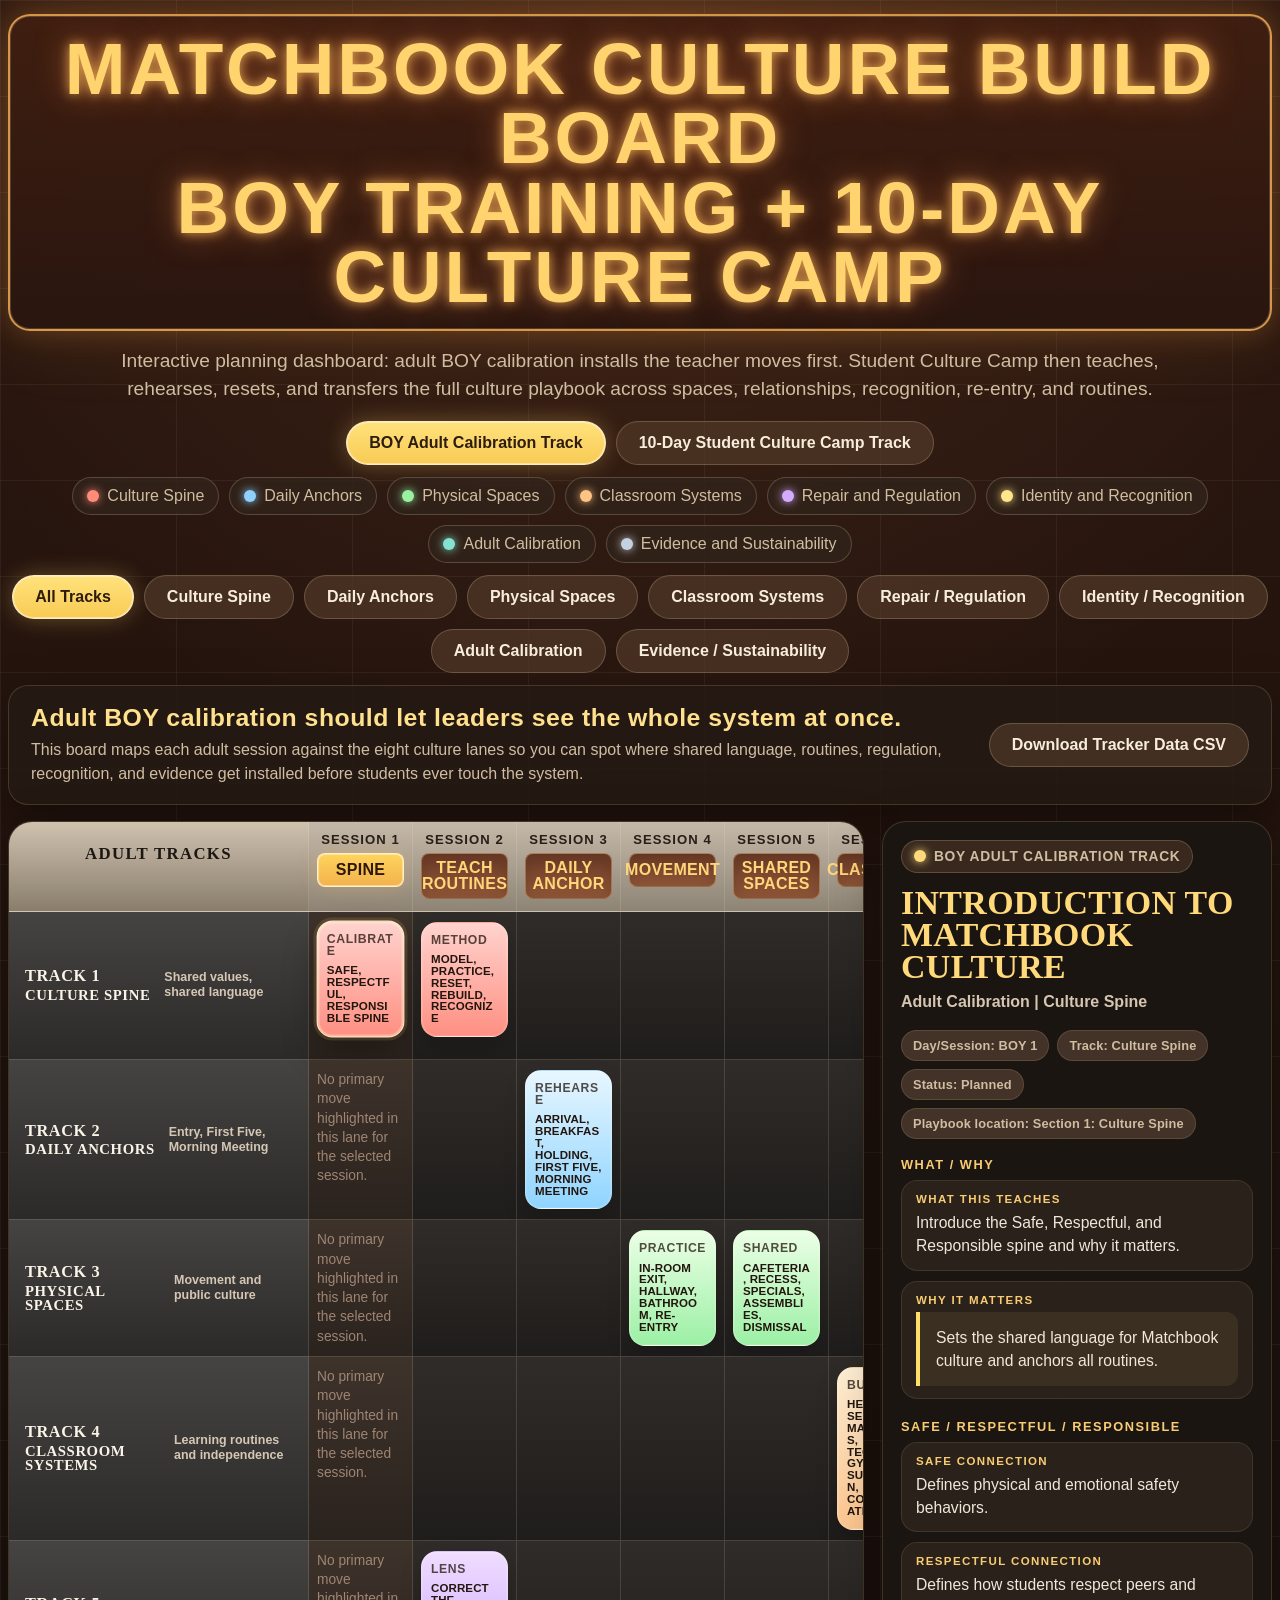
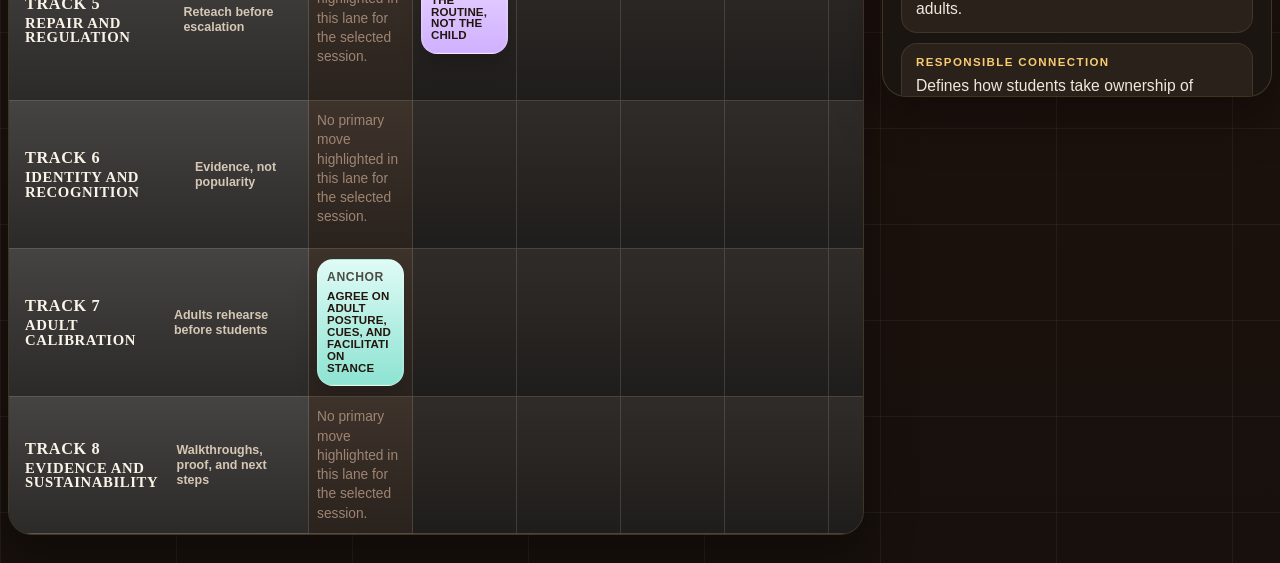
==== commit bc59ad5b: "Update live tracker with original session data" ====
--- a/live_tracker.html
+++ b/live_tracker.html
@@ -1453,6 +1453,67 @@
         ]
       }
     };
+
+    const CURRENT_TRACKER_RECORDS = [
+      {
+        view: 'BOY',
+        mode: 'adult',
+        session: 'a1',
+        trackId: 'spine',
+        day_or_session: 'BOY 1',
+        track: 'Culture Spine',
+        title: 'Introduction to Matchbook Culture',
+        status: 'Planned',
+        matrix_label: 'Safe, Respectful, Responsible spine',
+        what_this_teaches: 'Introduce the Safe, Respectful, and Responsible spine and why it matters.',
+        why_it_matters: 'Sets the shared language for Matchbook culture and anchors all routines.',
+        safe_connection: 'Defines physical and emotional safety behaviors.',
+        respectful_connection: 'Defines how students respect peers and adults.',
+        responsible_connection: 'Defines how students take ownership of learning and spaces.',
+        adult_moves: 'Model the three core behaviors and narrate them.',
+        student_steps: 'Students repeat the definitions and identify examples.',
+        k2_translation: 'Use concrete objects and pictures.',
+        grade35_translation: 'Include examples and non-examples with group discussion.',
+        grade68_translation: 'Incorporate rationales, autonomy, and leadership roles.',
+        resource_needed: 'Teacher guide & slides',
+        rehearsal_move: 'Whole group modeling and practice',
+        recognition_hook: 'LiveSchool recognition connected to behaviors',
+        reteach_move: 'Reteach using examples and non-examples during classroom launch',
+        coaching_look_for: 'Observe use of key terms and modeling',
+        reflection_prompt: 'What was clear about our culture spine?',
+        resistance_prompt: 'What confusion or reluctance remains?',
+        revelation_prompt: 'How will I model Safe, Respectful, and Responsible tomorrow?',
+        source_file: 'Introduction guide',
+        playbook_location: 'Section 1: Culture Spine',
+        boy_training_needed: true,
+        culture_camp_needed: false,
+        needs_slide: true,
+        needs_student_lesson: true,
+        needs_teacher_guide: true,
+        needs_rehearsal_card: true,
+        needs_coaching_tool: true,
+        needs_grade_band_translation: false,
+        notes: 'Sample session for demonstration.'
+      }
+    ];
+
+    function applyCurrentTrackerRecords() {
+      CURRENT_TRACKER_RECORDS.forEach((record) => {
+        const board = BOARD_DATA[record.mode] || BOARD_DATA.adult;
+        const target = board.cards.find((card) => card.session === record.session && card.track === record.trackId);
+        if (!target) {
+          return;
+        }
+
+        target.trackerRecord = record;
+        target.title = record.title || target.title;
+        target.label = record.matrix_label || target.label;
+        target.resources = record.resource_needed || target.resources;
+        target.sources = record.source_file ? [record.source_file] : target.sources;
+      });
+    }
+
+    applyCurrentTrackerRecords();
 
     const state = {
       mode: 'adult',
@@ -1651,51 +1712,63 @@
     }
 
     function buildAssetFlags(card) {
+      const record = card.trackerRecord || {};
+      const flagValue = (key, fallback) => typeof record[key] === 'boolean' ? record[key] : fallback;
+
       return [
-        { label: 'BOY training needed', value: state.mode === 'adult' },
-        { label: 'Culture camp needed', value: state.mode === 'student' },
-        { label: 'Needs slide', value: true },
-        { label: 'Needs student lesson', value: state.mode === 'student' },
-        { label: 'Needs teacher guide', value: true },
-        { label: 'Needs rehearsal card', value: true },
-        { label: 'Needs coaching tool', value: true },
-        { label: 'Needs grade-band translation', value: card.track !== 'evidence' }
+        { label: 'BOY training needed', value: flagValue('boy_training_needed', state.mode === 'adult') },
+        { label: 'Culture camp needed', value: flagValue('culture_camp_needed', state.mode === 'student') },
+        { label: 'Needs slide', value: flagValue('needs_slide', true) },
+        { label: 'Needs student lesson', value: flagValue('needs_student_lesson', state.mode === 'student') },
+        { label: 'Needs teacher guide', value: flagValue('needs_teacher_guide', true) },
+        { label: 'Needs rehearsal card', value: flagValue('needs_rehearsal_card', true) },
+        { label: 'Needs coaching tool', value: flagValue('needs_coaching_tool', true) },
+        { label: 'Needs grade-band translation', value: flagValue('needs_grade_band_translation', card.track !== 'evidence') }
       ];
+    }
+
+    function trackerValue(record, key, fallback) {
+      const value = record[key];
+      return value === undefined || value === null || value === '' ? fallback : value;
     }
 
     function buildDetailModel(card, session) {
       const track = TRACK_LOOKUP[card.track];
       const prompts = buildPromptSet(card);
       const connections = trackConnections(card.track);
+      const record = card.trackerRecord || {};
+      const sourceFiles = record.source_file ? [record.source_file] : card.sources;
 
       return {
-        dayOrSession: state.mode === 'adult' ? `BOY ${session.label.replace('Session ', '')}` : session.label,
-        track: track.title,
-        whatThisTeaches: card.skill,
-        whyItMatters: `${card.bridge} ${card.problem}`,
-        safeConnection: connections.safe,
-        respectfulConnection: connections.respectful,
-        responsibleConnection: connections.responsible,
-        adultMoves: state.mode === 'adult'
+        dayOrSession: trackerValue(record, 'day_or_session', state.mode === 'adult' ? `BOY ${session.label.replace('Session ', '')}` : session.label),
+        track: trackerValue(record, 'track', track.title),
+        status: trackerValue(record, 'status', ''),
+        whatThisTeaches: trackerValue(record, 'what_this_teaches', card.skill),
+        whyItMatters: trackerValue(record, 'why_it_matters', `${card.bridge} ${card.problem}`),
+        safeConnection: trackerValue(record, 'safe_connection', connections.safe),
+        respectfulConnection: trackerValue(record, 'respectful_connection', connections.respectful),
+        responsibleConnection: trackerValue(record, 'responsible_connection', connections.responsible),
+        adultMoves: trackerValue(record, 'adult_moves', state.mode === 'adult'
           ? `${card.action} Adult facilitation stays aligned to: ${card.consensus}`
-          : `Teacher move: ${card.action}`,
-        studentSteps: state.mode === 'adult'
+          : `Teacher move: ${card.action}`),
+        studentSteps: trackerValue(record, 'student_steps', state.mode === 'adult'
           ? `Adults script the student-facing sequence for ${track.title.toLowerCase()} and identify the exact student behaviors they will model, practice, reset, and recognize.`
-          : `${card.skill} Students should be able to name the move, practice it, and repeat it with less adult prompting.`,
-        k2Translation: gradeBandTranslation(state.mode, card.track, 'K-2'),
-        grade35Translation: gradeBandTranslation(state.mode, card.track, '3-5'),
-        grade68Translation: gradeBandTranslation(state.mode, card.track, '6-8'),
-        resourcesNeeded: card.resources,
-        rehearsalMove: card.action,
-        recognitionHook: buildRecognitionHook(card),
-        reteachMove: buildReteachMove(card),
-        coachingLookFor: buildCoachingLookFor(card),
-        reflectionPrompt: prompts.reflection,
-        resistancePrompt: prompts.resistance,
-        revelationPrompt: prompts.revelation,
-        sourceFiles: card.sources,
-        playbookLocation: `${state.mode === 'adult' ? 'BOY Adult Calibration' : 'Culture Camp'} / ${track.title} / ${session.title}`,
-        flags: buildAssetFlags(card)
+          : `${card.skill} Students should be able to name the move, practice it, and repeat it with less adult prompting.`),
+        k2Translation: trackerValue(record, 'k2_translation', gradeBandTranslation(state.mode, card.track, 'K-2')),
+        grade35Translation: trackerValue(record, 'grade35_translation', gradeBandTranslation(state.mode, card.track, '3-5')),
+        grade68Translation: trackerValue(record, 'grade68_translation', gradeBandTranslation(state.mode, card.track, '6-8')),
+        resourcesNeeded: trackerValue(record, 'resource_needed', card.resources),
+        rehearsalMove: trackerValue(record, 'rehearsal_move', card.action),
+        recognitionHook: trackerValue(record, 'recognition_hook', buildRecognitionHook(card)),
+        reteachMove: trackerValue(record, 'reteach_move', buildReteachMove(card)),
+        coachingLookFor: trackerValue(record, 'coaching_look_for', buildCoachingLookFor(card)),
+        reflectionPrompt: trackerValue(record, 'reflection_prompt', prompts.reflection),
+        resistancePrompt: trackerValue(record, 'resistance_prompt', prompts.resistance),
+        revelationPrompt: trackerValue(record, 'revelation_prompt', prompts.revelation),
+        sourceFiles,
+        playbookLocation: trackerValue(record, 'playbook_location', `${state.mode === 'adult' ? 'BOY Adult Calibration' : 'Culture Camp'} / ${track.title} / ${session.title}`),
+        flags: buildAssetFlags(card),
+        notes: trackerValue(record, 'notes', '')
       };
     }
 
@@ -1835,11 +1908,17 @@
       panel.appendChild(createNode('p', 'detail-subhead', card.subhead));
 
       const metaRow = createNode('div', 'detail-meta-row');
-      [
+      const metaItems = [
         ['Day/Session', detailModel.dayOrSession],
         ['Track', detailModel.track],
         ['Playbook location', detailModel.playbookLocation]
-      ].forEach(([label, value]) => {
+      ];
+
+      if (detailModel.status) {
+        metaItems.splice(2, 0, ['Status', detailModel.status]);
+      }
+
+      metaItems.forEach(([label, value]) => {
         metaRow.appendChild(createNode('span', 'detail-meta-pill', `${label}: ${value}`));
       });
       panel.appendChild(metaRow);
@@ -1924,13 +2003,20 @@
       panel.appendChild(flagsBlock);
 
       const sourceBlock = createNode('section', 'detail-block');
-      sourceBlock.appendChild(createNode('h4', '', 'Source Files'));
+      sourceBlock.appendChild(createNode('h4', '', 'Source File(s)'));
       const sourceList = createNode('div', 'source-list');
       detailModel.sourceFiles.forEach((source) => {
         sourceList.appendChild(createNode('span', 'source-pill', source));
       });
       sourceBlock.appendChild(sourceList);
       panel.appendChild(sourceBlock);
+
+      if (detailModel.notes) {
+        const notesBlock = createNode('section', 'detail-block');
+        notesBlock.appendChild(createNode('h4', '', 'Notes'));
+        notesBlock.appendChild(createNode('p', 'detail-field-value', detailModel.notes));
+        panel.appendChild(notesBlock);
+      }
 
       panel.appendChild(createNode('p', 'footer-note', state.mode === 'adult'
         ? 'Adult track built from the BOY calibration logic implied by the rollout bundle, the Culture Camp guides, and the training documents. The right rail now follows the original tracker schema more closely so the macro board and the explanatory session breakdown read as one system.'
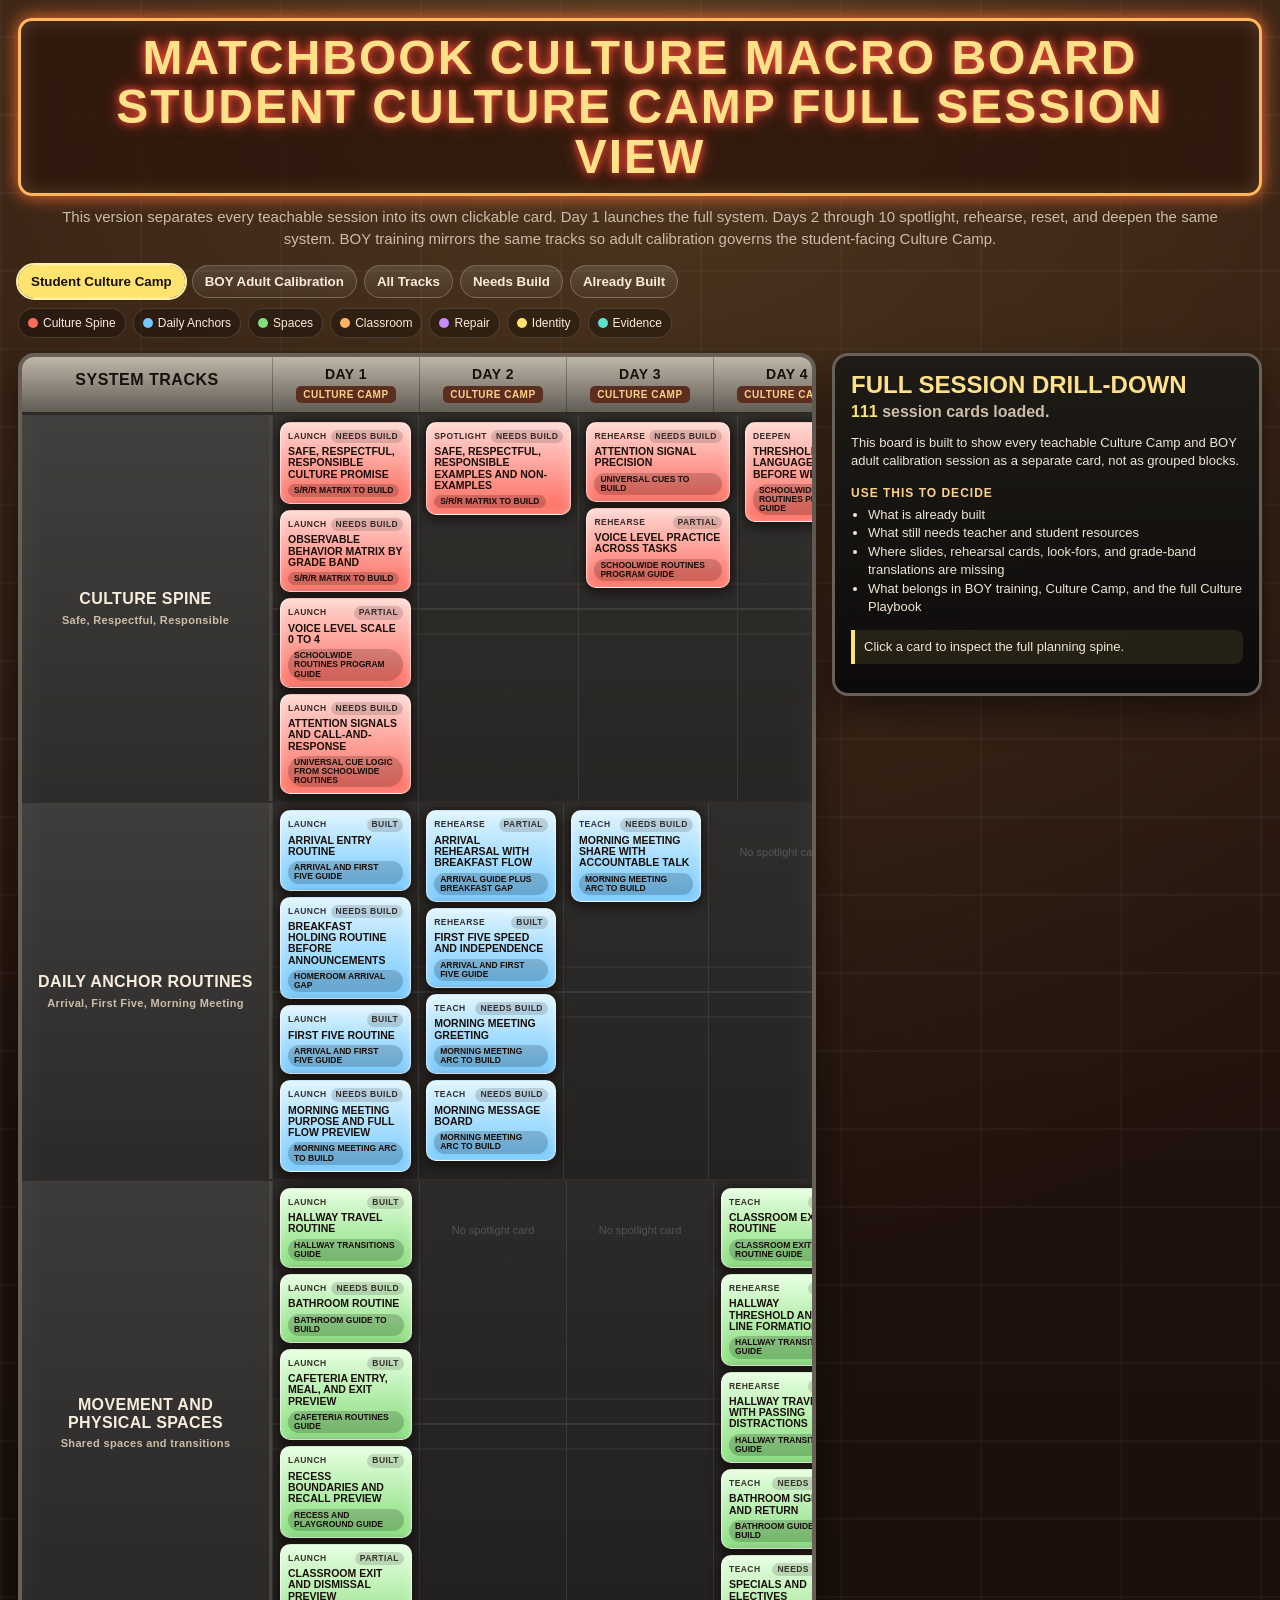
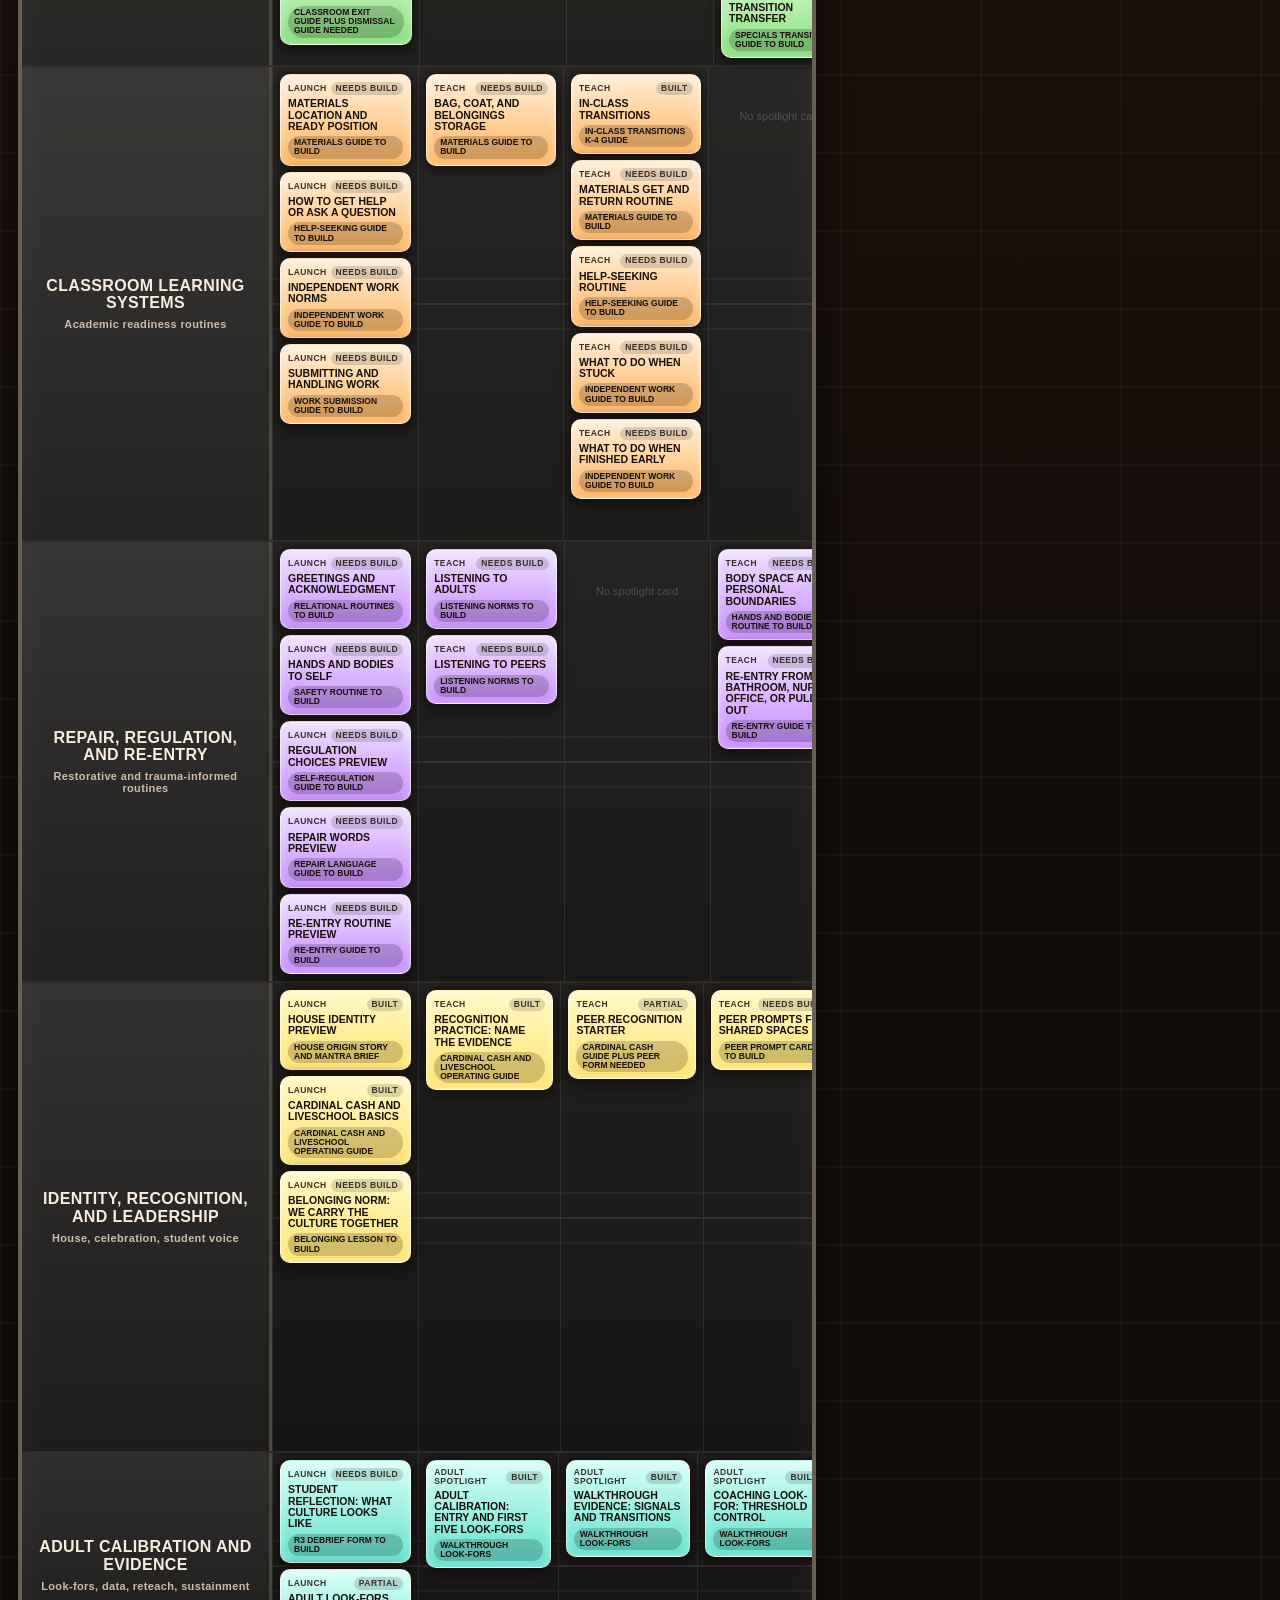
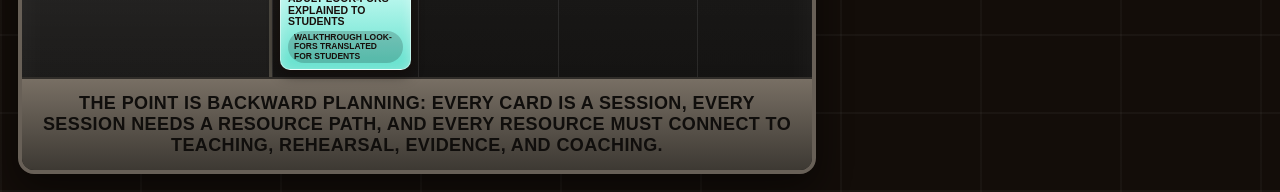
==== commit 77c186fb: "Replace live tracker with full session macro board" ====
--- a/live_tracker.html
+++ b/live_tracker.html
@@ -1,2052 +1,92 @@
 <!doctype html>
 <html lang="en">
 <head>
-  <meta charset="UTF-8">
-  <meta name="viewport" content="width=device-width, initial-scale=1.0">
-  <title>Matchbook Culture Build Board</title>
-  <style>
-    :root {
-      --bg: #1f120d;
-      --bg-2: #2a1812;
-      --panel: rgba(39, 30, 25, 0.94);
-      --panel-2: rgba(52, 40, 33, 0.92);
-      --panel-3: rgba(29, 24, 20, 0.96);
-      --line: rgba(255, 214, 143, 0.16);
-      --line-strong: rgba(255, 214, 143, 0.3);
-      --text: #f8eddb;
-      --muted: #d0bda1;
-      --soft: #b1947f;
-      --glow: #ffb857;
-      --glow-2: #ffdf7b;
-      --track-spine: #ff8c79;
-      --track-anchors: #8fd0ff;
-      --track-spaces: #9af0a2;
-      --track-classroom: #ffc384;
-      --track-repair: #d3acff;
-      --track-recognition: #ffe68a;
-      --track-adult: #84e2d1;
-      --track-evidence: #c6d1df;
-      --shadow: 0 18px 50px rgba(0, 0, 0, 0.34);
-    }
-
-    * {
-      box-sizing: border-box;
-    }
-
-    html {
-      scroll-behavior: smooth;
-    }
-
-    body {
-      margin: 0;
-      min-height: 100vh;
-      color: var(--text);
-      font-family: Aptos, "Segoe UI", sans-serif;
-      background:
-        linear-gradient(rgba(255, 255, 255, 0.05) 1px, transparent 1px),
-        linear-gradient(90deg, rgba(255, 255, 255, 0.05) 1px, transparent 1px),
-        radial-gradient(circle at 50% 0%, rgba(255, 160, 85, 0.12), transparent 36%),
-        linear-gradient(180deg, #2b160f 0%, #17100c 100%);
-      background-size: 176px 96px, 176px 96px, auto, auto;
-    }
-
-    .page-shell {
-      width: min(1960px, calc(100vw - 16px));
-      margin: 0 auto;
-      padding: 14px 0 28px;
-    }
-
-    .masthead {
-      text-align: center;
-      margin-bottom: 18px;
-    }
-
-    .title-frame {
-      display: inline-block;
-      margin: 0 auto 16px;
-      padding: 18px 28px;
-      border: 2px solid rgba(255, 184, 87, 0.8);
-      border-radius: 22px;
-      box-shadow:
-        0 0 0 1px rgba(255, 238, 204, 0.18) inset,
-        0 0 28px rgba(255, 170, 71, 0.22),
-        0 0 80px rgba(255, 170, 71, 0.14);
-      background: linear-gradient(180deg, rgba(65, 31, 17, 0.9), rgba(41, 22, 15, 0.95));
-    }
-
-    .title-frame h1 {
-      margin: 0;
-      font-family: Impact, Haettenschweiler, "Arial Narrow Bold", sans-serif;
-      text-transform: uppercase;
-      letter-spacing: 0.04em;
-      line-height: 0.95;
-      font-size: clamp(2.7rem, 5.7vw, 6rem);
-      color: #ffd46f;
-      text-shadow:
-        0 0 12px rgba(255, 188, 91, 0.85),
-        0 0 32px rgba(255, 135, 73, 0.55);
-    }
-
-    .masthead p {
-      width: min(1100px, 100%);
-      margin: 0 auto;
-      color: var(--muted);
-      font-size: clamp(1rem, 1.5vw, 1.2rem);
-      line-height: 1.45;
-    }
-
-    .control-stack {
-      display: grid;
-      gap: 12px;
-      margin-bottom: 12px;
-    }
-
-    .mode-row,
-    .legend-row,
-    .filter-row {
-      display: flex;
-      justify-content: center;
-      flex-wrap: wrap;
-      gap: 10px;
-    }
-
-    .mode-pill,
-    .filter-pill,
-    .legend-pill,
-    .link-pill {
-      border: 1px solid rgba(255, 232, 194, 0.2);
-      border-radius: 999px;
-      background: rgba(82, 57, 40, 0.7);
-      color: var(--text);
-      font: inherit;
-      text-decoration: none;
-      transition: transform 140ms ease, border-color 140ms ease, background 140ms ease, box-shadow 140ms ease;
-    }
-
-    .mode-pill,
-    .filter-pill,
-    .link-pill {
-      padding: 12px 22px;
-      cursor: pointer;
-      font-weight: 700;
-    }
-
-    .mode-pill:hover,
-    .filter-pill:hover,
-    .link-pill:hover {
-      transform: translateY(-1px);
-      border-color: rgba(255, 217, 140, 0.56);
-      background: rgba(114, 81, 58, 0.82);
-      box-shadow: 0 10px 24px rgba(0, 0, 0, 0.16);
-    }
-
-    .mode-pill.active,
-    .filter-pill.active {
-      background: linear-gradient(180deg, #ffe27c, #f8cb54);
-      color: #2d1c0f;
-      border-color: rgba(255, 238, 204, 0.95);
-      box-shadow:
-        0 0 0 1px rgba(255, 246, 219, 0.55) inset,
-        0 0 22px rgba(255, 213, 102, 0.3);
-    }
-
-    .legend-pill {
-      display: inline-flex;
-      align-items: center;
-      gap: 8px;
-      padding: 9px 14px;
-      color: var(--muted);
-      background: rgba(50, 35, 27, 0.84);
-    }
-
-    .legend-dot {
-      width: 12px;
-      height: 12px;
-      border-radius: 999px;
-      box-shadow: 0 0 10px currentColor;
-    }
-
-    .overview-bar {
-      display: grid;
-      grid-template-columns: minmax(0, 1fr) auto;
-      gap: 16px;
-      align-items: center;
-      margin: 0 0 16px;
-      padding: 18px 22px;
-      border: 1px solid var(--line);
-      border-radius: 20px;
-      background: rgba(37, 26, 21, 0.88);
-      box-shadow: var(--shadow);
-    }
-
-    .overview-bar h2 {
-      margin: 0 0 6px;
-      font-size: clamp(1.2rem, 2vw, 1.55rem);
-      color: #ffe08c;
-      letter-spacing: 0.02em;
-    }
-
-    .overview-bar p {
-      margin: 0;
-      color: var(--muted);
-      line-height: 1.5;
-    }
-
-    .overview-actions {
-      display: flex;
-      flex-wrap: wrap;
-      gap: 10px;
-      justify-content: flex-end;
-    }
-
-    .dashboard-shell {
-      display: grid;
-      grid-template-columns: minmax(0, 1.95fr) minmax(320px, 390px);
-      gap: 18px;
-      align-items: start;
-    }
-
-    .matrix-panel,
-    .detail-panel {
-      border: 1px solid var(--line);
-      border-radius: 24px;
-      background: rgba(29, 24, 20, 0.95);
-      box-shadow: var(--shadow);
-      overflow: hidden;
-    }
-
-    .matrix-scroll {
-      overflow-x: auto;
-      overflow-y: hidden;
-      scrollbar-color: rgba(255, 202, 109, 0.48) rgba(53, 38, 30, 0.7);
-    }
-
-    .matrix-grid {
-      display: grid;
-      grid-template-columns: 300px repeat(10, minmax(104px, 1fr));
-      min-width: 1340px;
-    }
-
-    .corner-cell,
-    .session-cell,
-    .track-cell,
-    .matrix-cell {
-      border-right: 1px solid rgba(255, 239, 210, 0.14);
-      border-bottom: 1px solid rgba(255, 239, 210, 0.12);
-    }
-
-    .corner-cell {
-      padding: 22px 20px;
-      background: linear-gradient(180deg, rgba(214, 201, 181, 0.96), rgba(146, 133, 116, 0.92));
-      color: #1c1713;
-      font-family: "Book Antiqua", "Palatino Linotype", Georgia, serif;
-      font-size: 1.05rem;
-      font-weight: 700;
-      letter-spacing: 0.08em;
-      text-transform: uppercase;
-      text-align: center;
-    }
-
-    .session-cell {
-      padding: 10px 8px 12px;
-      min-height: 88px;
-      background: linear-gradient(180deg, rgba(205, 194, 177, 0.95), rgba(152, 141, 126, 0.92));
-      color: #261d17;
-      display: flex;
-      flex-direction: column;
-      gap: 8px;
-      align-items: center;
-      justify-content: flex-start;
-    }
-
-    .session-button {
-      width: 100%;
-      padding: 0;
-      border: 0;
-      background: transparent;
-      color: inherit;
-      cursor: pointer;
-      text-align: center;
-      font: inherit;
-    }
-
-    .session-label {
-      display: block;
-      font-weight: 800;
-      letter-spacing: 0.08em;
-      text-transform: uppercase;
-      font-size: 0.82rem;
-      margin-bottom: 6px;
-    }
-
-    .session-chip {
-      display: inline-flex;
-      align-items: center;
-      justify-content: center;
-      min-height: 34px;
-      width: 100%;
-      padding: 6px 8px;
-      border-radius: 8px;
-      background: linear-gradient(180deg, rgba(112, 58, 36, 0.96), rgba(140, 79, 48, 0.92));
-      color: #ffd679;
-      border: 1px solid rgba(255, 224, 154, 0.28);
-      font-weight: 800;
-      letter-spacing: 0.02em;
-      text-transform: uppercase;
-      line-height: 1;
-      box-shadow: 0 10px 18px rgba(0, 0, 0, 0.14) inset;
-    }
-
-    .session-button.active .session-chip {
-      background: linear-gradient(180deg, #ffd45c, #f2b24d);
-      color: #2e1809;
-      border-color: rgba(255, 247, 210, 0.9);
-      box-shadow:
-        0 0 0 1px rgba(255, 240, 207, 0.55) inset,
-        0 0 18px rgba(255, 184, 87, 0.25);
-    }
-
-    .track-cell {
-      padding: 20px 16px;
-      background: linear-gradient(180deg, rgba(69, 69, 68, 0.98), rgba(43, 43, 42, 0.98));
-      display: flex;
-      align-items: center;
-      gap: 14px;
-    }
-
-    .track-index {
-      min-width: 100px;
-      color: #faf3e7;
-      font-family: "Book Antiqua", "Palatino Linotype", Georgia, serif;
-      font-size: 0.92rem;
-      font-weight: 700;
-      line-height: 0.98;
-      text-transform: uppercase;
-      letter-spacing: 0.04em;
-    }
-
-    .track-index strong {
-      display: block;
-      font-size: 1.02rem;
-      margin-bottom: 4px;
-    }
-
-    .track-strap {
-      color: #d6c7b4;
-      font-size: 0.78rem;
-      line-height: 1.2;
-      max-width: 118px;
-      font-weight: 700;
-    }
-
-    .matrix-cell {
-      min-height: 126px;
-      padding: 10px 8px;
-      background:
-        linear-gradient(180deg, rgba(48, 44, 41, 0.97), rgba(31, 29, 27, 0.97));
-      position: relative;
-    }
-
-    .matrix-cell.session-active {
-      background:
-        linear-gradient(180deg, rgba(62, 52, 44, 0.98), rgba(42, 35, 30, 0.98));
-    }
-
-    .matrix-card-stack {
-      display: grid;
-      gap: 10px;
-      align-content: start;
-      height: 100%;
-    }
-
-    .matrix-card {
-      display: block;
-      width: 100%;
-      min-height: 84px;
-      padding: 11px 9px;
-      border-radius: 16px;
-      border: 1px solid rgba(255, 245, 226, 0.22);
-      text-align: left;
-      cursor: pointer;
-      font: inherit;
-      color: #23160e;
-      box-shadow:
-        0 0 0 1px rgba(255, 255, 255, 0.1) inset,
-        0 10px 22px rgba(0, 0, 0, 0.18);
-      transition: transform 140ms ease, box-shadow 140ms ease, border-color 140ms ease;
-      overflow: hidden;
-      word-break: break-word;
-    }
-
-    .matrix-card:hover {
-      transform: translateY(-1px);
-      box-shadow:
-        0 0 0 1px rgba(255, 255, 255, 0.16) inset,
-        0 14px 28px rgba(0, 0, 0, 0.24);
-      border-color: rgba(255, 247, 220, 0.52);
-    }
-
-    .matrix-card.active {
-      transform: translateY(-1px) scale(1.01);
-      border-color: rgba(255, 247, 210, 0.96);
-      box-shadow:
-        0 0 0 2px rgba(255, 247, 210, 0.36) inset,
-        0 0 0 3px rgba(255, 184, 87, 0.15),
-        0 18px 34px rgba(0, 0, 0, 0.28);
-    }
-
-    .matrix-card .mini-kicker {
-      display: block;
-      font-size: 0.76rem;
-      font-weight: 900;
-      line-height: 1;
-      letter-spacing: 0.05em;
-      text-transform: uppercase;
-      margin-bottom: 8px;
-      opacity: 0.76;
-    }
-
-    .matrix-card .mini-title {
-      display: block;
-      font-size: 0.72rem;
-      line-height: 1.03;
-      font-weight: 900;
-      text-transform: uppercase;
-      letter-spacing: 0.01em;
-    }
-
-    .domain-spine {
-      background: linear-gradient(180deg, #ffd3ce, #ff8f82);
-    }
-
-    .domain-anchors {
-      background: linear-gradient(180deg, #e8f7ff, #8fd4ff);
-    }
-
-    .domain-spaces {
-      background: linear-gradient(180deg, #ebffe6, #9cf0a5);
-    }
-
-    .domain-classroom {
-      background: linear-gradient(180deg, #fff0d5, #ffc78f);
-    }
-
-    .domain-repair {
-      background: linear-gradient(180deg, #f0ddff, #cfb0ff);
-    }
-
-    .domain-recognition {
-      background: linear-gradient(180deg, #fff7ca, #ffe287);
-    }
-
-    .domain-adult {
-      background: linear-gradient(180deg, #dffbf6, #8de3d2);
-    }
-
-    .domain-evidence {
-      background: linear-gradient(180deg, #edf4fb, #c9d5e3);
-    }
-
-    .detail-panel {
-      position: sticky;
-      top: 12px;
-      padding: 18px 18px 24px;
-      background: rgba(27, 22, 18, 0.96);
-      max-height: calc(100vh - 24px);
-      overflow: auto;
-    }
-
-    .detail-panel .mode-tag {
-      display: inline-flex;
-      align-items: center;
-      gap: 8px;
-      margin-bottom: 14px;
-      padding: 8px 12px;
-      border-radius: 999px;
-      border: 1px solid rgba(255, 227, 170, 0.2);
-      background: rgba(69, 49, 37, 0.72);
-      color: var(--muted);
-      font-size: 0.86rem;
-      letter-spacing: 0.05em;
-      text-transform: uppercase;
-      font-weight: 800;
-    }
-
-    .detail-panel h3 {
-      margin: 0 0 8px;
-      font-family: "Book Antiqua", "Palatino Linotype", Georgia, serif;
-      font-size: clamp(2rem, 2.65vw, 3.1rem);
-      line-height: 0.94;
-      text-transform: uppercase;
-      color: #ffd97a;
-      letter-spacing: 0.01em;
-    }
-
-    .detail-subhead {
-      margin: 0 0 18px;
-      color: #d6c5b0;
-      font-size: 1rem;
-      line-height: 1.35;
-      font-weight: 700;
-    }
-
-    .detail-meta-row,
-    .flag-row {
-      display: flex;
-      flex-wrap: wrap;
-      gap: 8px;
-      margin: 0 0 18px;
-    }
-
-    .detail-meta-pill,
-    .flag-pill {
-      display: inline-flex;
-      align-items: center;
-      gap: 6px;
-      padding: 7px 11px;
-      border-radius: 999px;
-      border: 1px solid rgba(255, 220, 163, 0.14);
-      background: rgba(70, 54, 42, 0.92);
-      color: var(--muted);
-      font-size: 0.8rem;
-      font-weight: 700;
-      letter-spacing: 0.01em;
-    }
-
-    .flag-pill.yes {
-      color: #ffe8a9;
-      border-color: rgba(255, 223, 123, 0.25);
-      background: rgba(118, 86, 36, 0.52);
-    }
-
-    .flag-pill.no {
-      color: #cfb7a1;
-      border-color: rgba(207, 183, 161, 0.16);
-      background: rgba(58, 46, 38, 0.92);
-      opacity: 0.86;
-    }
-
-    .detail-block {
-      margin-bottom: 20px;
-    }
-
-    .detail-block h4 {
-      margin: 0 0 8px;
-      color: #f9cc72;
-      font-size: 0.8rem;
-      text-transform: uppercase;
-      letter-spacing: 0.12em;
-      font-weight: 900;
-    }
-
-    .detail-block p,
-    .detail-block li {
-      margin: 0;
-      color: #f0e8da;
-      line-height: 1.48;
-      font-size: 0.98rem;
-    }
-
-    .detail-grid {
-      display: grid;
-      gap: 10px;
-    }
-
-    .detail-field {
-      padding: 12px 14px;
-      border-radius: 16px;
-      border: 1px solid rgba(255, 220, 163, 0.1);
-      background: rgba(44, 35, 29, 0.92);
-    }
-
-    .detail-field-label {
-      display: block;
-      margin: 0 0 6px;
-      color: #f9cc72;
-      font-size: 0.72rem;
-      text-transform: uppercase;
-      letter-spacing: 0.12em;
-      font-weight: 900;
-    }
-
-    .detail-field-value {
-      margin: 0;
-      color: #f0e8da;
-      line-height: 1.45;
-      font-size: 0.96rem;
-    }
-
-    .problem-callout {
-      padding: 14px 16px;
-      border-left: 4px solid #ffdf69;
-      border-radius: 0 12px 12px 0;
-      background: rgba(117, 94, 50, 0.24);
-    }
-
-    .micro-list {
-      display: grid;
-      gap: 12px;
-      margin: 0;
-      padding: 0;
-      list-style: none;
-    }
-
-    .source-list {
-      display: flex;
-      flex-wrap: wrap;
-      gap: 8px;
-    }
-
-    .source-pill {
-      display: inline-flex;
-      align-items: center;
-      padding: 8px 10px;
-      border-radius: 999px;
-      background: rgba(70, 54, 42, 0.92);
-      color: var(--muted);
-      font-size: 0.82rem;
-      border: 1px solid rgba(255, 220, 163, 0.14);
-    }
-
-    .footer-note {
-      margin-top: 14px;
-      padding-top: 14px;
-      border-top: 1px solid rgba(255, 223, 171, 0.14);
-      color: var(--soft);
-      font-size: 0.92rem;
-      line-height: 1.45;
-    }
-
-    .muted-empty {
-      color: var(--soft);
-      font-size: 0.86rem;
-      line-height: 1.4;
-      opacity: 0.86;
-    }
-
-    @media (max-width: 1240px) {
-      .dashboard-shell {
-        grid-template-columns: 1fr;
-      }
-
-      .detail-panel {
-        position: static;
-      }
-    }
-
-    @media (max-width: 760px) {
-      .page-shell {
-        width: min(100vw - 16px, 1880px);
-      }
-
-      .overview-bar {
-        grid-template-columns: 1fr;
-      }
-
-      .overview-actions {
-        justify-content: flex-start;
-      }
-
-      .title-frame {
-        width: 100%;
-      }
-
-      .title-frame h1 {
-        font-size: clamp(2.2rem, 10vw, 4rem);
-      }
-    }
-  </style>
+<meta charset="utf-8" />
+<meta name="viewport" content="width=device-width, initial-scale=1" />
+<title>Matchbook Culture BOY and Culture Camp Full Session Macro Board</title>
+<style>
+:root{
+  --bg:#120d09; --panel:#1d1712; --metal:#7d776d; --grid:#5a544b; --text:#f8ecdc; --muted:#cdbda8;
+  --culture:#ff6b5f; --anchors:#72c8ff; --spaces:#85dc7a; --classroom:#ffb45f; --repair:#c58bff; --identity:#ffe36f; --evidence:#5fe0cc;
+  --need:#ff756e; --partial:#ffd166; --built:#78e08f; --shadow:0 14px 35px rgba(0,0,0,.48);
+}
+*{box-sizing:border-box}
+body{margin:0; min-height:100vh; color:var(--text); font-family:Arial,Helvetica,sans-serif; background:
+ radial-gradient(circle at 50% 0%, rgba(255,219,120,.18), transparent 37%),
+ repeating-linear-gradient(0deg, rgba(255,255,255,.035) 0 2px, transparent 2px 78px),
+ repeating-linear-gradient(90deg, rgba(255,255,255,.03) 0 2px, transparent 2px 140px),
+ linear-gradient(180deg,#2c160e,#130d09 68%); padding:18px;}
+.shell{max-width:1760px;margin:0 auto;}
+.header{text-align:center;margin-bottom:14px}.neon{display:inline-block;padding:12px 28px;border:3px solid #ffb85f;border-radius:14px;background:rgba(44,21,11,.82);box-shadow:0 0 18px #ff7030,inset 0 0 20px rgba(255,232,145,.18);color:#ffe18a;text-transform:uppercase;letter-spacing:2px;font-size:clamp(24px,4vw,48px);line-height:1.03;text-shadow:0 0 9px #ff4e3c,0 0 18px rgba(255,70,44,.65);font-weight:900}.subtitle{max-width:1180px;margin:10px auto 0;color:var(--muted);font-size:15px;line-height:1.45}
+.topbar{display:flex;gap:10px;align-items:center;justify-content:space-between;flex-wrap:wrap;margin:15px 0}.controls,.legend{display:flex;gap:7px;flex-wrap:wrap;align-items:center}.btn{border:1px solid rgba(255,255,255,.22);background:linear-gradient(180deg,rgba(255,255,255,.12),rgba(255,255,255,.04));color:var(--text);border-radius:999px;padding:8px 12px;font-weight:800;cursor:pointer}.btn.active{background:#ffe36f;color:#171109;outline:2px solid #fff0a8}.legend span{font-size:12px;padding:7px 9px;border-radius:999px;background:rgba(0,0,0,.28);border:1px solid rgba(255,255,255,.14)}.dot{display:inline-block;width:10px;height:10px;border-radius:50%;margin-right:5px;vertical-align:-1px}.culture{background:var(--culture)}.anchors{background:var(--anchors)}.spaces{background:var(--spaces)}.classroom{background:var(--classroom)}.repair{background:var(--repair)}.identity{background:var(--identity)}.evidence{background:var(--evidence)}
+.layout{display:grid;grid-template-columns:minmax(0,1fr) 430px;gap:16px;align-items:start}.boardwrap{overflow:auto;border:4px solid #686057;border-radius:16px;background:linear-gradient(180deg,#2a2926,#141312);box-shadow:var(--shadow),inset 0 0 35px rgba(255,255,255,.05)}
+.board{min-width:1720px}.headrow,.trackrow{display:grid;grid-template-columns:250px repeat(10, 1fr)}.headrow{position:sticky;top:0;z-index:5;background:linear-gradient(180deg,#beb6a7,#625d55);color:#16110d;font-weight:900;text-transform:uppercase;letter-spacing:.5px;border-bottom:3px solid #2d2b27}.corner{padding:14px;text-align:center}.colhead{padding:9px 5px;text-align:center;border-left:1px solid rgba(0,0,0,.27);font-size:12px}.colhead b{display:block;font-size:14px}.colhead small{display:block;margin:4px auto 0;padding:3px 7px;background:#5c2e1f;color:#ffd08a;width:max-content;border-radius:5px}.trackrow{min-height:128px;border-bottom:2px solid #302d29}.tracklabel{display:flex;align-items:center;justify-content:center;text-align:center;padding:12px;border-right:3px solid #4d4941;background:linear-gradient(180deg,rgba(255,255,255,.11),rgba(255,255,255,.03));font-weight:900;text-transform:uppercase;letter-spacing:.35px;font-size:16px;line-height:1.1}.tracklabel small{display:block;color:var(--muted);font-size:11px;margin-top:6px;text-transform:none;font-weight:700}.cell{position:relative;min-height:128px;padding:7px;border-left:1px solid rgba(255,255,255,.09);background:linear-gradient(180deg,rgba(255,255,255,.035),transparent)}.cell:after{content:"";position:absolute;left:0;right:0;top:50%;height:2px;background:rgba(255,255,255,.09);box-shadow:0 -25px rgba(255,255,255,.045),0 25px rgba(255,255,255,.045);pointer-events:none}.stack{position:relative;z-index:2;display:flex;flex-direction:column;gap:6px}.card{width:100%;border-radius:10px;padding:7px 7px 6px;border:1px solid rgba(255,255,255,.55);box-shadow:0 0 12px currentColor,inset 0 0 12px rgba(255,255,255,.34),0 6px 14px rgba(0,0,0,.32);text-align:left;cursor:pointer;color:#180f0b;font-weight:900;text-transform:uppercase;font-size:10.5px;line-height:1.08;transition:transform .15s ease,filter .15s ease,opacity .15s ease}.card:hover{transform:translateY(-2px);filter:brightness(1.1)}.card .meta{display:flex;justify-content:space-between;gap:4px;align-items:center;margin-bottom:3px;font-size:8.5px;letter-spacing:.45px;opacity:.85}.card.culture{background:linear-gradient(180deg,#ffd7d2,var(--culture))}.card.anchors{background:linear-gradient(180deg,#e0f5ff,var(--anchors))}.card.spaces{background:linear-gradient(180deg,#e7ffe1,var(--spaces))}.card.classroom{background:linear-gradient(180deg,#fff0db,var(--classroom))}.card.repair{background:linear-gradient(180deg,#f0e1ff,var(--repair))}.card.identity{background:linear-gradient(180deg,#fff9c8,var(--identity))}.card.evidence{background:linear-gradient(180deg,#d9fff9,var(--evidence))}.badge{padding:2px 5px;border-radius:999px;background:rgba(0,0,0,.16);white-space:nowrap}.status{display:inline-block;margin-top:4px;padding:2px 6px;border-radius:999px;font-size:8.5px;background:rgba(0,0,0,.18)}.dim{opacity:.16;filter:grayscale(.8)}
+.panel{position:sticky;top:12px;border:3px solid #696158;border-radius:16px;padding:16px;background:linear-gradient(180deg,rgba(30,27,23,.97),rgba(12,11,10,.98));box-shadow:var(--shadow);max-height:calc(100vh - 32px);overflow:auto}.panel h2{margin:0 0 6px;color:#ffe18a;text-transform:uppercase;line-height:1.05}.panel .pmeta{color:var(--muted);font-weight:800;margin-bottom:10px}.panel h3{font-size:12px;text-transform:uppercase;color:#ffd08a;letter-spacing:1px;margin:15px 0 6px}.panel p,.panel li{font-size:13px;line-height:1.42;color:#f0e4d4}.panel ul{margin:6px 0 0;padding-left:17px}.measure{border-left:4px solid #ffe36f;padding:8px 9px;background:rgba(255,227,111,.09);border-radius:0 8px 8px 0}.grid2{display:grid;grid-template-columns:1fr 1fr;gap:8px}.mini{padding:7px 8px;border-radius:8px;background:rgba(255,255,255,.07);border:1px solid rgba(255,255,255,.11);font-size:12px}.tagNeed{color:var(--need);font-weight:900}.tagPartial{color:var(--partial);font-weight:900}.tagBuilt{color:var(--built);font-weight:900}.note{margin-top:12px;padding:10px;border-radius:10px;background:rgba(0,0,0,.27);color:var(--muted);font-size:12.5px;line-height:1.4}.footer{padding:14px 18px;background:linear-gradient(180deg,#786f64,#3d3933);color:#100e0c;text-align:center;font-weight:900;text-transform:uppercase;font-size:18px;letter-spacing:.4px}.empty{color:rgba(255,255,255,.2);font-size:11px;text-align:center;padding-top:36px}.counter{font-weight:900;color:#ffe36f}
+@media(max-width:1150px){.layout{grid-template-columns:1fr}.panel{position:static;max-height:none}.board{min-width:1580px}body{padding:10px}}
+</style>
 </head>
 <body>
-  <div class="page-shell">
-    <header class="masthead">
-      <div class="title-frame">
-        <h1>Matchbook Culture Build Board<br>BOY Training + 10-Day Culture Camp</h1>
-      </div>
-      <p id="boardSubtitle"></p>
-    </header>
-
-    <section class="control-stack">
-      <div class="mode-row" id="modeRow"></div>
-      <div class="legend-row" id="legendRow"></div>
-      <div class="filter-row" id="filterRow"></div>
-    </section>
-
-    <section class="overview-bar">
-      <div>
-        <h2 id="overviewTitle"></h2>
-        <p id="overviewCopy"></p>
-      </div>
-      <div class="overview-actions">
-        <a class="link-pill" href="./matchbook_tracker_data.csv" download>Download Tracker Data CSV</a>
-      </div>
-    </section>
-
-    <section class="dashboard-shell">
-      <div class="matrix-panel">
-        <div class="matrix-scroll">
-          <div class="matrix-grid" id="matrixGrid"></div>
-        </div>
-      </div>
-
-      <aside class="detail-panel" id="detailPanel"></aside>
-    </section>
-  </div>
-
-  <script>
-    const TRACKS = [
-      { id: 'spine', short: 'Track 1', title: 'Culture Spine', strap: 'Shared values, shared language', color: 'var(--track-spine)', className: 'domain-spine' },
-      { id: 'anchors', short: 'Track 2', title: 'Daily Anchors', strap: 'Entry, First Five, Morning Meeting', color: 'var(--track-anchors)', className: 'domain-anchors' },
-      { id: 'spaces', short: 'Track 3', title: 'Physical Spaces', strap: 'Movement and public culture', color: 'var(--track-spaces)', className: 'domain-spaces' },
-      { id: 'classroom', short: 'Track 4', title: 'Classroom Systems', strap: 'Learning routines and independence', color: 'var(--track-classroom)', className: 'domain-classroom' },
-      { id: 'repair', short: 'Track 5', title: 'Repair and Regulation', strap: 'Reteach before escalation', color: 'var(--track-repair)', className: 'domain-repair' },
-      { id: 'recognition', short: 'Track 6', title: 'Identity and Recognition', strap: 'Evidence, not popularity', color: 'var(--track-recognition)', className: 'domain-recognition' },
-      { id: 'adult', short: 'Track 7', title: 'Adult Calibration', strap: 'Adults rehearse before students', color: 'var(--track-adult)', className: 'domain-adult' },
-      { id: 'evidence', short: 'Track 8', title: 'Evidence and Sustainability', strap: 'Walkthroughs, proof, and next steps', color: 'var(--track-evidence)', className: 'domain-evidence' }
-    ];
-
-    const TRACK_LOOKUP = Object.fromEntries(TRACKS.map((track) => [track.id, track]));
-
-    const BOARD_DATA = {
-      adult: {
-        key: 'adult',
-        button: 'BOY Adult Calibration Track',
-        subtitle: 'Interactive planning dashboard: adult BOY calibration installs the teacher moves first. Student Culture Camp then teaches, rehearses, resets, and transfers the full culture playbook across spaces, relationships, recognition, re-entry, and routines.',
-        overviewTitle: 'Adult BOY calibration should let leaders see the whole system at once.',
-        overviewCopy: 'This board maps each adult session against the eight culture lanes so you can spot where shared language, routines, regulation, recognition, and evidence get installed before students ever touch the system.',
-        sessions: [
-          { id: 'a1', label: 'Session 1', short: 'Spine', title: 'BOY Session 1: Culture Spine' },
-          { id: 'a2', label: 'Session 2', short: 'Teach Routines', title: 'BOY Session 2: Teach Routines' },
-          { id: 'a3', label: 'Session 3', short: 'Daily Anchor', title: 'BOY Session 3: Daily Anchor' },
-          { id: 'a4', label: 'Session 4', short: 'Movement', title: 'BOY Session 4: Movement' },
-          { id: 'a5', label: 'Session 5', short: 'Shared Spaces', title: 'BOY Session 5: Shared Spaces' },
-          { id: 'a6', label: 'Session 6', short: 'Classroom', title: 'BOY Session 6: Classroom Systems' },
-          { id: 'a7', label: 'Session 7', short: 'Recognition', title: 'BOY Session 7: Recognition' },
-          { id: 'a8', label: 'Session 8', short: 'Repair', title: 'BOY Session 8: Repair and Regulation' },
-          { id: 'a9', label: 'Session 9', short: 'Houses', title: 'BOY Session 9: Identity and Houses' },
-          { id: 'a10', label: 'Session 10', short: 'Whole Culture', title: 'BOY Session 10: Whole Culture Logic Check' }
-        ],
-        cards: [
-          {
-            id: 'adult-a1-spine',
-            session: 'a1',
-            track: 'spine',
-            kicker: 'Calibrate',
-            label: 'Safe, respectful, responsible behavior matrix',
-            title: 'BOY Session 1: Culture Spine',
-            subhead: 'Adult Calibration | Culture Spine',
-            vision: 'Adults name the same values, the same behaviors, and the same system purpose before they ever teach students.',
-            consensus: 'This is the shared language layer. No classroom gets its own culture dialect.',
-            problem: 'When adults define “respect” differently, students experience contradiction instead of consistency.',
-            skill: 'Align the value language, the behavior matrix, and the non-negotiable identity lines.',
-            bridge: 'A shared spine reduces mixed messages and gives every later routine a common reference point.',
-            resources: 'Executive Overview, Implementation Non-Negotiables, Core Language Glossary, Matchbook-Specific Culture Alignment Page.',
-            action: 'Have adults rewrite vague value language into observable behavior examples by grade band and space.',
-            debrief: 'What definition still feels fuzzy? Where might one team still improvise the meaning?',
-            sources: ['01_START_HERE/Executive_Overview.md', '01_START_HERE/Implementation_Non-Negotiables.md', '01_START_HERE/Core_Language_Glossary.md']
-          },
-          {
-            id: 'adult-a1-adult',
-            session: 'a1',
-            track: 'adult',
-            kicker: 'Anchor',
-            label: 'Agree on adult posture, cues, and facilitation stance',
-            title: 'BOY Session 1: Adult Posture Agreement',
-            subhead: 'Adult Calibration | Adult Calibration',
-            vision: 'Adults model brevity, calm, visible regulation, and shared cue language from the first training minute.',
-            consensus: 'The adult move is part of the curriculum. Facilitation style cannot undercut the culture we are trying to build.',
-            problem: 'Adults often teach a calm system with rushed bodies, long speeches, or public correction.',
-            skill: 'Calibrate cue language, reset posture, voice volume, and the “correct the routine, not the child” stance.',
-            bridge: 'When adults embody the system, teacher credibility rises and student confusion drops.',
-            resources: 'PD Facilitator Guide, 90-Minute Synchronous Training Plan, Teacher Practice Lab Guide.',
-            action: 'Open training by rehearsing what an adult reset sounds like in hallway, circle, and classroom contexts.',
-            debrief: 'Which adult habit is most likely to fracture consistency on Day 1?',
-            sources: ['04_PROFESSIONAL_DEVELOPMENT/PD_Facilitator_Guide.md', '04_PROFESSIONAL_DEVELOPMENT/90-Minute_Synchronous_Training_Plan.md']
-          },
-          {
-            id: 'adult-a2-spine',
-            session: 'a2',
-            track: 'spine',
-            kicker: 'Method',
-            label: 'Model, practice, reset, rebuild, recognize',
-            title: 'BOY Session 2: Teach Routines',
-            subhead: 'Adult Calibration | Culture Spine',
-            vision: 'Adults share one teaching method for culture routines: demonstrate, practice, reset, rebuild, then name evidence.',
-            consensus: 'Culture is taught the same way as any high-leverage skill: explicit model first, then fast loops.',
-            problem: 'Without a common method, some adults lecture while others skip directly to correction.',
-            skill: 'Use the same instructional sequence in every room so reteach feels familiar rather than punitive.',
-            bridge: 'A repeatable method speeds student learning and helps coaches give low-inference feedback.',
-            resources: 'Culture Camp Overview, Day-by-Day Teacher Guide, Teacher Practice Lab Guide.',
-            action: 'Practice one routine and force a reset so adults feel what rebuilding a move should look like.',
-            debrief: 'At what point do we move too fast and stop truly teaching the routine?',
-            sources: ['05_CULTURE_CAMP/Culture_Camp_Overview.md', '05_CULTURE_CAMP/Day-by-Day_Teacher_Guide.md']
-          },
-          {
-            id: 'adult-a2-repair',
-            session: 'a2',
-            track: 'repair',
-            kicker: 'Lens',
-            label: 'Correct the routine, not the child',
-            title: 'BOY Session 2: Correct the Routine, Not the Child',
-            subhead: 'Adult Calibration | Repair and Regulation',
-            vision: 'Adults redirect the move that broke instead of personalizing the student.',
-            consensus: 'The reset targets the procedure. Dignity stays intact.',
-            problem: 'Publicly naming children as the problem creates shame and escalates resistance.',
-            skill: 'Translate reactive language into routine language and attach the reteach to a specific move.',
-            bridge: 'This keeps correction instructional and protects relationships while still holding the line.',
-            resources: 'Low-Word Response Scripts, Responsive Behavior Plan Overview, Restorative Stance and Community Principles.',
-            action: 'Turn five common adult corrections into routine-focused language and practice saying them at full speed.',
-            debrief: 'Which phrases still sound like blame even if the intention is calm?',
-            sources: ['03_TEACHER_IMPLEMENTATION/TEACHER_FIELD_PACKET/Low-Word_Response_Scripts.md', '09_RESPONSIVE_BEHAVIOR_PLAN/Responsive_Behavior_Plan_Overview.md']
-          },
-          {
-            id: 'adult-a3-anchors',
-            session: 'a3',
-            track: 'anchors',
-            kicker: 'Rehearse',
-            label: 'Arrival, breakfast, holding, first five, morning meeting',
-            title: 'BOY Session 3: Daily Anchors',
-            subhead: 'Adult Calibration | Daily Anchors',
-            vision: 'Adults can run the opening anchor from threshold greeting through Morning Meeting without dead air or contradiction.',
-            consensus: 'The first minutes of the day set the nervous system for everything that follows.',
-            problem: 'Weak first-five systems create drift before instruction has even begun.',
-            skill: 'Rehearse threshold entry, materials, breakfast or Do Now, circle launch, and the shift into academics.',
-            bridge: 'A strong anchor lowers noise, reduces reactive correction, and gives students predictable footing.',
-            resources: 'Day-by-Day Teacher Guide, Daily Morning Meeting SOP, Teacher Quick-Start Guide.',
-            action: 'Run a full Day-1 opening with timers and force a regroup when one transition exceeds the target.',
-            debrief: 'Which opening step still depends too much on verbal prompting?',
-            sources: ['05_CULTURE_CAMP/Day-by-Day_Teacher_Guide.md', '03_TEACHER_IMPLEMENTATION/Daily_Morning_Meeting_SOP.md']
-          },
-          {
-            id: 'adult-a4-spaces',
-            session: 'a4',
-            track: 'spaces',
-            kicker: 'Practice',
-            label: 'In-room exit, hallway, bathroom, re-entry',
-            title: 'BOY Session 4: Movement',
-            subhead: 'Adult Calibration | Physical Spaces',
-            vision: 'Adults teach movement as a chain of linked routines, not isolated commands.',
-            consensus: 'Space-to-space movement is where culture becomes visible to the whole building.',
-            problem: 'A class can look strong in seats and fall apart the second bodies cross a doorway.',
-            skill: 'Teach doorway pause, line posture, bathroom signal, transition timing, and calm re-entry.',
-            bridge: 'Movement routines recover instructional time and prevent hallway culture from becoming a separate system.',
-            resources: 'Hallway Transitions Guide, Arrival and First Five Guide, Day-by-Day Teacher Guide.',
-            action: 'Walk the adult team through the exact path students will take and calibrate every handoff point.',
-            debrief: 'Where is the first leak between classroom control and public-space control?',
-            sources: ['17_SCHOOLWIDE_ROUTINES/Hallway_Transitions_Guide.md', '17_SCHOOLWIDE_ROUTINES/Arrival_and_First_Five_Guide.md']
-          },
-          {
-            id: 'adult-a5-spaces',
-            session: 'a5',
-            track: 'spaces',
-            kicker: 'Shared',
-            label: 'Cafeteria, recess, specials, assemblies, dismissal',
-            title: 'BOY Session 5: Shared Spaces',
-            subhead: 'Adult Calibration | Physical Spaces',
-            vision: 'Adults rehearse cafeteria, recess, specials or electives, assemblies, and dismissal as one coherent public-space lane.',
-            consensus: 'Common spaces are where schoolwide alignment is most visible.',
-            problem: 'Use student and adult pain point: routines fall apart when handoffs are unclear.',
-            skill: 'Practice adult positioning, flow, voice levels, recall, dismissal lanes, and cross-team handoffs.',
-            bridge: 'This reduces crowding, noise, conflict, and transition fatigue.',
-            resources: 'Cafeteria guide, recess guide, dismissal guide, assemblies mini-protocol, specials handoff card.',
-            action: 'Run a shared-space simulation with adult handoff and a quick reteach.',
-            debrief: 'Where does the handoff blur: ownership, language, or timing?',
-            sources: ['17_SCHOOLWIDE_ROUTINES/Cafeteria_Routines_Guide.md', '17_SCHOOLWIDE_ROUTINES/Recess_and_Playground_Guide.md', '05_CULTURE_CAMP/Day-by-Day_Teacher_Guide.md']
-          },
-          {
-            id: 'adult-a6-classroom',
-            session: 'a6',
-            track: 'classroom',
-            kicker: 'Build',
-            label: 'Help-seeking, materials, technology, work submission, collaboration',
-            title: 'BOY Session 6: Classroom Systems',
-            subhead: 'Adult Calibration | Classroom Systems',
-            vision: 'Adults can teach the invisible classroom systems that usually get left to assumption.',
-            consensus: 'Independence only appears when the systems are explicit.',
-            problem: 'Students often get labeled off-task when the actual issue is unclear procedure.',
-            skill: 'Build routines for materials access, help-seeking, tech use, partner work, turn-in, and room reset.',
-            bridge: 'Clear systems lower teacher narration and let academic stamina survive after the opening block.',
-            resources: 'Teacher Implementation Playbook, Teacher Planning Checklist, Classroom Exit Routine Guide.',
-            action: 'List every classroom procedure that currently lives in teacher memory and turn it into visible student steps.',
-            debrief: 'Which classroom routine still depends on adult rescue instead of student ownership?',
-            sources: ['03_TEACHER_IMPLEMENTATION/Teacher_Implementation_Playbook.md', '03_TEACHER_IMPLEMENTATION/Teacher_Planning_Checklist.md', '17_SCHOOLWIDE_ROUTINES/Classroom_Exit_Routine_Guide.md']
-          },
-          {
-            id: 'adult-a7-recognition',
-            session: 'a7',
-            track: 'recognition',
-            kicker: 'Define',
-            label: 'Recognition evidence, not popularity',
-            title: 'BOY Session 7: Recognition',
-            subhead: 'Adult Calibration | Identity and Recognition',
-            vision: 'Adults tie celebration to observed evidence instead of charisma, favoritism, or noise.',
-            consensus: 'Recognition should reinforce the culture system, not distract from it.',
-            problem: 'Loose recognition systems reward visibility over actual practice.',
-            skill: 'Use evidence-based nominations, shared criteria, and clear links to Safe, Respectful, Responsible behavior.',
-            bridge: 'Fair recognition increases trust and keeps Friday Cypher or shout-outs from becoming social politics.',
-            resources: 'Recognition Eligibility Rules, Friday Cypher Data Tracker, Winner Roster Tracker.',
-            action: 'Have adults sort sample recognitions into “evidence” or “vibe” and defend the call.',
-            debrief: 'What would make a student say recognition here feels unfair?',
-            sources: ['14_DATA_TRACKING_AND_APP_READINESS/Recognition_Eligibility_Rules.md', '07_FRIDAY_CYPHER/Friday_Cypher_Data_Tracker.md']
-          },
-          {
-            id: 'adult-a8-repair',
-            session: 'a8',
-            track: 'repair',
-            kicker: 'Rehearse',
-            label: 'Regulation, repair language, conflict intro, re-entry',
-            title: 'BOY Session 8: Repair and Regulation',
-            subhead: 'Adult Calibration | Repair and Regulation',
-            vision: 'Adults can move from dysregulation to dignity-protecting repair without losing structure.',
-            consensus: 'Repair follows regulation. We do not force apology from a flooded nervous system.',
-            problem: 'When adults improvise under stress, correction becomes louder and recovery becomes less teachable.',
-            skill: 'Rehearse regulation tools, low-word correction, harm repair, and the return to community.',
-            bridge: 'A reliable repair lane lowers escalation and keeps accountability aligned to the culture stance.',
-            resources: 'Repair and Re-Entry Routine, Teacher Reset Scripts, Restorative Repair Framework.',
-            action: 'Run role plays where adults must de-escalate, repair, and re-enter in under three minutes of narration.',
-            debrief: 'Where are we still mistaking urgency for effectiveness?',
-            sources: ['09_RESPONSIVE_BEHAVIOR_PLAN/Repair_and_Re-Entry_Routine.md', '09_RESPONSIVE_BEHAVIOR_PLAN/Teacher_Reset_Scripts.md', '10_RESTORATIVE_REPAIR/Restorative_Repair_Framework.md']
-          },
-          {
-            id: 'adult-a9-recognition',
-            session: 'a9',
-            track: 'recognition',
-            kicker: 'Launch',
-            label: 'Houses, Friday Cypher, walk-in-nine, student identity',
-            title: 'BOY Session 9: Identity and Houses',
-            subhead: 'Adult Calibration | Identity and Recognition',
-            vision: 'Adults layer houses, belonging, and public celebration onto the culture system without loosening fidelity.',
-            consensus: 'Identity should deepen commitment, not replace structure.',
-            problem: 'Schools often launch identity systems that feel exciting but detached from routine discipline.',
-            skill: 'Connect houses, Friday Cypher, origin story, and recognition rituals back to evidence and role ownership.',
-            bridge: 'This gives students belonging while keeping celebration inside the operating system.',
-            resources: 'Houses Launch SOP, First House Meeting Guide, House Origin Story and Mantra Brief.',
-            action: 'Map exactly how a student experiences house identity from line-up to celebration to re-entry.',
-            debrief: 'Where could identity energy accidentally outrun instructional coherence?',
-            sources: ['05_CULTURE_CAMP/Houses_Launch_SOP.md', '05_CULTURE_CAMP/First_House_Meeting_Guide.md', '17_SCHOOLWIDE_ROUTINES/House_Origin_Story_and_Mantra_Brief.md']
-          },
-          {
-            id: 'adult-a9-evidence',
-            session: 'a9',
-            track: 'evidence',
-            kicker: 'Align',
-            label: 'Celebration stays tied to evidence',
-            title: 'BOY Session 9: Evidence Bridge for Celebration',
-            subhead: 'Adult Calibration | Evidence and Sustainability',
-            vision: 'Every recognition ritual points back to real observations, not memory drift.',
-            consensus: 'Evidence is the bridge between coaching, celebration, and fairness.',
-            problem: 'Without a proof lane, staff revert to subjective recall and loudest-name patterns.',
-            skill: 'Use nomination evidence, quick trackers, and light-touch data language to validate celebration calls.',
-            bridge: 'This protects trust and lets leaders trace recognition back to actual student practice.',
-            resources: 'Recognition Eligibility Rules, Teacher Burden Check, Dashboard Indicator Map.',
-            action: 'Choose the minimum evidence needed to celebrate well without overloading teachers.',
-            debrief: 'Which proof matters, and which proof only creates burden?',
-            sources: ['14_DATA_TRACKING_AND_APP_READINESS/Recognition_Eligibility_Rules.md', '14_DATA_TRACKING_AND_APP_READINESS/Teacher_Burden_Check.md']
-          },
-          {
-            id: 'adult-a10-spine',
-            session: 'a10',
-            track: 'spine',
-            kicker: 'Prove',
-            label: 'Adults can explain the whole culture logic',
-            title: 'BOY Session 10: Whole Culture Logic Check',
-            subhead: 'Adult Calibration | Culture Spine',
-            vision: 'Adults prove they can explain the whole Matchbook culture operating system.',
-            consensus: 'Before students enter, adults need a shared mental model of the system.',
-            problem: 'Use readiness question: can we teach this without contradicting each other?',
-            skill: 'Connect values, routines, recognition, repair, reteach, data, and coaching.',
-            bridge: 'This gives staff confidence and reduces launch confusion.',
-            resources: 'BOY readiness checklist and culture system one-pager.',
-            action: 'Adults explain the system in 90 seconds and identify their first implementation move.',
-            debrief: 'Reflection: What is clear? Resistance: What still feels loose?',
-            sources: ['01_START_HERE/Executive_Overview.md', '01_START_HERE/Stakeholder_Navigation_Map.md']
-          },
-          {
-            id: 'adult-a10-anchors',
-            session: 'a10',
-            track: 'anchors',
-            kicker: 'Run',
-            label: 'Adult simulation of day 1 opening routines',
-            title: 'BOY Session 10: Opening Routine Simulation',
-            subhead: 'Adult Calibration | Daily Anchors',
-            vision: 'Adults can run the opening sequence at launch speed without extra coaching.',
-            consensus: 'The opening routine is the first live proof that the system holds.',
-            problem: 'If Day 1 opening routines still need improvisation, the rest of the day starts behind.',
-            skill: 'Simulate threshold, first five, Morning Meeting, and transition into academics.',
-            bridge: 'A clean launch protects the rest of Culture Camp from preventable drift.',
-            resources: 'Day-by-Day Teacher Guide, Daily Morning Meeting SOP.',
-            action: 'Time the full opening; stop only for the exact move that still leaks.',
-            debrief: 'What did adults still overtalk? Where did students still need invisible directions?',
-            sources: ['05_CULTURE_CAMP/Day-by-Day_Teacher_Guide.md', '03_TEACHER_IMPLEMENTATION/Daily_Morning_Meeting_SOP.md']
-          },
-          {
-            id: 'adult-a10-spaces',
-            session: 'a10',
-            track: 'spaces',
-            kicker: 'Stress Test',
-            label: 'Space-to-space routine run-through',
-            title: 'BOY Session 10: Shared Space Stress Test',
-            subhead: 'Adult Calibration | Physical Spaces',
-            vision: 'Adults can hold the line across hallways, lunch, recess, specials, and dismissal under real pressure.',
-            consensus: 'Public-space culture has to survive movement, crowding, and handoffs.',
-            problem: 'Shared spaces are where inconsistency becomes public instantly.',
-            skill: 'Run the cross-space chain with adult positions, hand signals, and recall language calibrated.',
-            bridge: 'This is where leaders catch the handoff gaps before students do.',
-            resources: 'Hallway, cafeteria, recess, dismissal, and schoolwide routines guides.',
-            action: 'Walk the exact route adults will own and practice the moment where one team releases to the next.',
-            debrief: 'What space still depends on personality instead of system?',
-            sources: ['17_SCHOOLWIDE_ROUTINES/Hallway_Transitions_Guide.md', '17_SCHOOLWIDE_ROUTINES/Cafeteria_Routines_Guide.md', '17_SCHOOLWIDE_ROUTINES/Recess_and_Playground_Guide.md']
-          },
-          {
-            id: 'adult-a10-classroom',
-            session: 'a10',
-            track: 'classroom',
-            kicker: 'Check',
-            label: 'Teachers run classroom systems without overtalk',
-            title: 'BOY Session 10: Classroom Systems Check',
-            subhead: 'Adult Calibration | Classroom Systems',
-            vision: 'Teachers can run materials, collaboration, and submission systems with fewer words and clearer structure.',
-            consensus: 'If adults still over-explain, the system is not truly installed.',
-            problem: 'Overtalk is often a hidden signal that the routine is not yet visible enough.',
-            skill: 'Watch for over-narration, rescue habits, and missing student-facing cues.',
-            bridge: 'This lets academic learning happen without abandoning the culture lane.',
-            resources: 'Teacher Implementation Playbook, Classroom Exit Routine Guide, Teacher Weekly Prep Sheet.',
-            action: 'Run a mini-lesson and mark every place the teacher had to verbally carry the system.',
-            debrief: 'What needs to move from teacher memory onto visible student supports?',
-            sources: ['03_TEACHER_IMPLEMENTATION/Teacher_Implementation_Playbook.md', '17_SCHOOLWIDE_ROUTINES/Classroom_Exit_Routine_Guide.md']
-          },
-          {
-            id: 'adult-a10-repair',
-            session: 'a10',
-            track: 'repair',
-            kicker: 'Scenario Lab',
-            label: 'Routine breaks, adult stays regulated',
-            title: 'BOY Session 10: Repair Scenario Lab',
-            subhead: 'Adult Calibration | Repair and Regulation',
-            vision: 'Adults can stay regulated when the routine breaks and move students back into the system quickly.',
-            consensus: 'Launch readiness includes pressure testing the adult nervous system, not just the student routine.',
-            problem: 'A calm plan can still collapse when adults feel rushed, challenged, or publicly observed.',
-            skill: 'Practice regulation-first adult responses under stress and return to the routine without drama.',
-            bridge: 'This is what keeps the culture system from disappearing on the first hard day.',
-            resources: 'Adult Practice Scenarios, Teacher Reset Scripts, Repair and Re-Entry Routine.',
-            action: 'Run live scenarios that force adults to choose brevity, dignity, and sequence under pressure.',
-            debrief: 'Which adult stress pattern still makes the system wobble?',
-            sources: ['04_PROFESSIONAL_DEVELOPMENT/Adult_Practice_Scenarios.md', '09_RESPONSIVE_BEHAVIOR_PLAN/Teacher_Reset_Scripts.md']
-          },
-          {
-            id: 'adult-a10-adult',
-            session: 'a10',
-            track: 'adult',
-            kicker: 'Explain Back',
-            label: 'Adults name the system in 90 seconds',
-            title: 'BOY Session 10: Adult Explain-Back',
-            subhead: 'Adult Calibration | Adult Calibration',
-            vision: 'Every adult can name the system in simple language and locate their role in it.',
-            consensus: 'If the system cannot be explained clearly, it will not be taught clearly.',
-            problem: 'Adults often understand their lane but not the connective tissue across lanes.',
-            skill: 'Explain the full arc: values, anchors, spaces, classroom systems, repair, recognition, evidence.',
-            bridge: 'This creates coherence across leaders, teachers, coaches, and support staff.',
-            resources: 'Stakeholder Navigation Map, Executive Overview, How to Use This Bundle.',
-            action: 'Pair adults up for 90-second explain-backs and have partners mark what was missing.',
-            debrief: 'What part of the system still gets described as “extra” instead of core?',
-            sources: ['01_START_HERE/Stakeholder_Navigation_Map.md', '01_START_HERE/Executive_Overview.md']
-          },
-          {
-            id: 'adult-a10-evidence',
-            session: 'a10',
-            track: 'evidence',
-            kicker: 'Capture',
-            label: 'Calibration walk, proof lane, next reteach',
-            title: 'BOY Session 10: Evidence and Sustainability Check',
-            subhead: 'Adult Calibration | Evidence and Sustainability',
-            vision: 'Leaders leave launch with a proof lane, a next-reteach list, and low-burden monitoring plan.',
-            consensus: 'Evidence should answer a coaching question, not create spreadsheet theater.',
-            problem: 'Too much data overwhelms teachers; too little data makes improvement invisible.',
-            skill: 'Identify the minimum walk-through look-fors, the fastest feedback loop, and the next reteach priority.',
-            bridge: 'This keeps the system alive after the glow of BOY fades.',
-            resources: 'Teacher Burden Check, Dashboard Indicator Map, Observation and Coaching Tool.',
-            action: 'Name the three indicators leaders will actually look at in Weeks 1-3 and why.',
-            debrief: 'What are we collecting only because it feels sophisticated, not because it helps?',
-            sources: ['14_DATA_TRACKING_AND_APP_READINESS/Teacher_Burden_Check.md', '14_DATA_TRACKING_AND_APP_READINESS/Dashboard_Indicator_Map.md', '13_COACHING_OBSERVATION_AND_RUBRIC_ALIGNMENT/Observation_and_Coaching_Tool.md']
-          }
-        ]
-      },
-      student: {
-        key: 'student',
-        button: '10-Day Student Culture Camp Track',
-        subtitle: 'Interactive planning dashboard: students learn the full culture system on Day 1, then keep rehearsing it across all 10 days. Adults gradually shorten narration while students grow more independent, more visible, and more accountable.',
-        overviewTitle: 'Culture Camp should show the whole student launch arc at a glance.',
-        overviewCopy: 'This board tracks what students are actually learning each day across values, anchors, public spaces, classroom systems, repair, recognition, adult support, and readiness evidence.',
-        sessions: [
-          { id: 'd1', label: 'Day 1', short: 'Launch', title: 'Culture Camp Day 1: Full-System Launch' },
-          { id: 'd2', label: 'Day 2', short: 'Listening', title: 'Culture Camp Day 2: Listening and Speaking Norms' },
-          { id: 'd3', label: 'Day 3', short: 'Respect', title: 'Culture Camp Day 3: Visible Respect' },
-          { id: 'd4', label: 'Day 4', short: 'Voice + Roles', title: 'Culture Camp Day 4: Voice Tone and Early Roles' },
-          { id: 'd5', label: 'Day 5', short: 'Commitments', title: 'Culture Camp Day 5: The Power of Commitments' },
-          { id: 'd6', label: 'Day 6', short: 'Regulation', title: 'Culture Camp Day 6: Regulation Toolbox and Transitions' },
-          { id: 'd7', label: 'Day 7', short: 'Repair', title: 'Culture Camp Day 7: Repair Language and Recovery' },
-          { id: 'd8', label: 'Day 8', short: 'Leadership', title: 'Culture Camp Day 8: Student Leadership Without Loss of Fidelity' },
-          { id: 'd9', label: 'Day 9', short: 'Recognition', title: 'Culture Camp Day 9: Recognition Through Evidence' },
-          { id: 'd10', label: 'Day 10', short: 'Readiness', title: 'Culture Camp Day 10: Readiness Review and Launch' }
-        ],
-        cards: [
-          {
-            id: 'student-d1-spine',
-            session: 'd1',
-            track: 'spine',
-            kicker: 'Launch',
-            label: 'Full culture system on day 1',
-            title: 'Culture Camp Day 1: Full-System Launch',
-            subhead: 'Student Culture Camp | Culture Spine',
-            vision: 'Students meet the whole system on Day 1 instead of being drip-fed disconnected routines.',
-            consensus: 'Culture Camp is full-build mode. We do not wait for later to teach what matters most.',
-            problem: 'When schools slow-roll routines, students build habits from improvisation before the system is clear.',
-            skill: 'Introduce Safe, Respectful, Responsible as live behavior, not wall language.',
-            bridge: 'This creates one strong reference point for the rest of the ten days.',
-            resources: 'Culture Camp Overview, Executive Overview, Day-by-Day Teacher Guide.',
-            action: 'Teach the why of the full system before expecting speed inside any one part.',
-            debrief: 'Do students know the point of the routine or only the order of the moves?',
-            sources: ['05_CULTURE_CAMP/Culture_Camp_Overview.md', '05_CULTURE_CAMP/Day-by-Day_Teacher_Guide.md']
-          },
-          {
-            id: 'student-d1-anchors',
-            session: 'd1',
-            track: 'anchors',
-            kicker: 'Teach',
-            label: 'Arrival, first five, morning meeting',
-            title: 'Culture Camp Day 1: Daily Anchors',
-            subhead: 'Student Culture Camp | Daily Anchors',
-            vision: 'Students learn how to enter, settle, regulate, and start the day with structure.',
-            consensus: 'The day should begin with predictability, not guesswork.',
-            problem: 'Loose entry and first-five minutes create noise before learning starts.',
-            skill: 'Practice threshold pause, materials flow, breathing, values, and the transition into academics.',
-            bridge: 'A strong anchor makes every later reset faster and calmer.',
-            resources: 'Day-by-Day Teacher Guide, Daily Morning Meeting SOP.',
-            action: 'Redo the first five until students can tell you what happens without prompts.',
-            debrief: 'What part of the opening still needs too much teacher voice?',
-            sources: ['05_CULTURE_CAMP/Day-by-Day_Teacher_Guide.md', '03_TEACHER_IMPLEMENTATION/Daily_Morning_Meeting_SOP.md']
-          },
-          {
-            id: 'student-d1-spaces',
-            session: 'd1',
-            track: 'spaces',
-            kicker: 'Walk',
-            label: 'Hallway, cafeteria, recess, dismissal routines',
-            title: 'Culture Camp Day 1: Shared Space Routines',
-            subhead: 'Student Culture Camp | Physical Spaces',
-            vision: 'Students experience the same culture logic beyond the classroom threshold.',
-            consensus: 'Public space behavior is part of the curriculum, not an afterthought.',
-            problem: 'Students often hear one set of expectations in class and another in common areas.',
-            skill: 'Practice line posture, bathroom flow, lunch sequence, recess recall, and dismissal.',
-            bridge: 'This prevents space-to-space whiplash and shows students the system travels with them.',
-            resources: 'Day-by-Day Teacher Guide, Hallway Transitions Guide, Cafeteria Routines Guide.',
-            action: 'Pause and reset immediately when the class crosses into chaos in public space.',
-            debrief: 'Which shared space makes the routine feel least secure right now?',
-            sources: ['05_CULTURE_CAMP/Day-by-Day_Teacher_Guide.md', '17_SCHOOLWIDE_ROUTINES/Hallway_Transitions_Guide.md']
-          },
-          {
-            id: 'student-d1-classroom',
-            session: 'd1',
-            track: 'classroom',
-            kicker: 'Build',
-            label: 'Live transitions, materials, cleanup, room reset',
-            title: 'Culture Camp Day 1: Classroom Systems',
-            subhead: 'Student Culture Camp | Classroom Systems',
-            vision: 'Students learn that classroom procedures are culture, not just management tricks.',
-            consensus: 'The room works when every invisible step becomes teachable.',
-            problem: 'Teachers often correct “off-task” behavior when the system itself was never made explicit.',
-            skill: 'Teach movement into tasks, group changes, cleanup, and room restoration.',
-            bridge: 'Classroom systems are what let academics ride on top of culture instead of competing with it.',
-            resources: 'Day-by-Day Teacher Guide, Teacher Planning Checklist, Classroom Exit Routine Guide.',
-            action: 'Practice one classroom system at a time until students can describe the sequence back.',
-            debrief: 'Which procedure still lives only in the teacher’s head?',
-            sources: ['05_CULTURE_CAMP/Day-by-Day_Teacher_Guide.md', '03_TEACHER_IMPLEMENTATION/Teacher_Planning_Checklist.md']
-          },
-          {
-            id: 'student-d1-repair',
-            session: 'd1',
-            track: 'repair',
-            kicker: 'Reset',
-            label: 'If a routine breaks, stop and repractice',
-            title: 'Culture Camp Day 1: Reset and Repractice',
-            subhead: 'Student Culture Camp | Repair and Regulation',
-            vision: 'Students learn immediately that a reset is the work, not a punishment detour.',
-            consensus: 'During Culture Camp, the reset is not the interruption. It is the lesson.',
-            problem: 'Adults often push through broken routines to save time and lose the larger build.',
-            skill: 'Accept reteach as normal and return to the exact point of the break.',
-            bridge: 'This normalizes correction and keeps the tone instructional rather than personal.',
-            resources: 'Culture Camp Overview, Day-by-Day Teacher Guide.',
-            action: 'Narrate resets as routine repair, not adult frustration.',
-            debrief: 'Do students experience the reset as clarity or as unpredictability?',
-            sources: ['05_CULTURE_CAMP/Culture_Camp_Overview.md', '05_CULTURE_CAMP/Day-by-Day_Teacher_Guide.md']
-          },
-          {
-            id: 'student-d2-anchors',
-            session: 'd2',
-            track: 'anchors',
-            kicker: 'Practice',
-            label: 'Listening body + sentence frames',
-            title: 'Culture Camp Day 2: Listening and Speaking Norms',
-            subhead: 'Student Culture Camp | Daily Anchors',
-            vision: 'Students learn that voice in this system is structured, protected, and visible.',
-            consensus: 'Speaking and listening are culture moves, not just academic habits.',
-            problem: 'Without structure, discussion quickly becomes interruption or silence.',
-            skill: 'Use listening posture, sentence frames, and partner share routines with dignity.',
-            bridge: 'This protects student voice while keeping the room predictable.',
-            resources: 'Day-by-Day Teacher Guide, Student Voice SOP.',
-            action: 'Repeat the share until students can use the frame and protect the speaker.',
-            debrief: 'Is the room quieter because students are regulated, or because students are opting out?',
-            sources: ['05_CULTURE_CAMP/Day-by-Day_Teacher_Guide.md', '03_TEACHER_IMPLEMENTATION/Student_Voice_SOP.md']
-          },
-          {
-            id: 'student-d3-spine',
-            session: 'd3',
-            track: 'spine',
-            kicker: 'Show',
-            label: 'Respect has a body, not just words',
-            title: 'Culture Camp Day 3: Visible Respect',
-            subhead: 'Student Culture Camp | Culture Spine',
-            vision: 'Students learn that values show up in posture, attention, and movement, not just language.',
-            consensus: 'Respect must be visible enough for peers and adults to observe clearly.',
-            problem: 'Students often hear “be respectful” without seeing what it looks like in their bodies.',
-            skill: 'Rehearse eye line, shoulder orientation, quiet hands, and listening posture.',
-            bridge: 'Visible respect helps the room feel safer and easier to coach.',
-            resources: 'Day-by-Day Teacher Guide, Teacher Quick-Start Guide.',
-            action: 'Model the contrast between performative compliance and actual listening posture.',
-            debrief: 'What body-language signal still tells you the room is not really with you?',
-            sources: ['05_CULTURE_CAMP/Day-by-Day_Teacher_Guide.md', '03_TEACHER_IMPLEMENTATION/Teacher_Quick-Start_Guide.md']
-          },
-          {
-            id: 'student-d4-classroom',
-            session: 'd4',
-            track: 'classroom',
-            kicker: 'Cue',
-            label: 'Voice tone, role clarity, early student jobs',
-            title: 'Culture Camp Day 4: Voice Tone and Early Student Roles',
-            subhead: 'Student Culture Camp | Classroom Systems',
-            vision: 'Students begin carrying small jobs without confusing leadership for looseness.',
-            consensus: 'Ownership grows only if the structure stays tight.',
-            problem: 'Students often interpret “leadership” as permission to get louder or freer.',
-            skill: 'Use role cues, tone expectations, and early responsibility without dropping fidelity.',
-            bridge: 'This lays the groundwork for later student leadership and house roles.',
-            resources: 'Day-by-Day Teacher Guide, Student Role Cards.',
-            action: 'Assign one visible role and coach it with the same precision as any routine.',
-            debrief: 'Did student leadership strengthen the routine or only change who was talking?',
-            sources: ['05_CULTURE_CAMP/Day-by-Day_Teacher_Guide.md', '11_STUDENT_TRAINING_AND_VOICE/Student_Role_Cards.md']
-          },
-          {
-            id: 'student-d5-recognition',
-            session: 'd5',
-            track: 'recognition',
-            kicker: 'Commit',
-            label: 'Specific commitments create visible evidence',
-            title: 'Culture Camp Day 5: The Power of Commitments',
-            subhead: 'Student Culture Camp | Identity and Recognition',
-            vision: 'Students learn that a commitment must be concrete enough for someone else to see.',
-            consensus: 'A commitment is not a wish. It is a visible next step.',
-            problem: 'Vague commitments sound positive but cannot be coached or recognized.',
-            skill: 'Turn broad intentions into observable actions tied to the day.',
-            bridge: 'Specific commitments become the raw material for evidence-based recognition and reflection.',
-            resources: 'Day-by-Day Teacher Guide, Morning Meeting Data Tracker, Student Leadership Tracker.',
-            action: 'Coach students from “be nice” into observable commitment language.',
-            debrief: 'Can students state the move in a way that someone else could verify?',
-            sources: ['05_CULTURE_CAMP/Day-by-Day_Teacher_Guide.md', '11_STUDENT_TRAINING_AND_VOICE/Student_Leadership_Tracker.md']
-          },
-          {
-            id: 'student-d5-evidence',
-            session: 'd5',
-            track: 'evidence',
-            kicker: 'Check',
-            label: 'Midday evidence: did the action match the commitment?',
-            title: 'Culture Camp Day 5: Commitment Evidence Check',
-            subhead: 'Student Culture Camp | Evidence and Sustainability',
-            vision: 'Students begin to see evidence as proof of growth rather than adult judgment.',
-            consensus: 'Reflection gets stronger when it uses examples instead of vibes.',
-            problem: 'Students often say they “did good” without naming what actually happened.',
-            skill: 'Notice the behavior, connect it to the commitment, and revisit it before dismissal.',
-            bridge: 'This creates a feedback loop that later supports Cypher nominations and coaching.',
-            resources: 'Day-by-Day Teacher Guide, Dashboard Indicator Map.',
-            action: 'Ask for one piece of midday proof that a student’s commitment is already visible.',
-            debrief: 'What counts as proof here, and what is still only a feeling?',
-            sources: ['05_CULTURE_CAMP/Day-by-Day_Teacher_Guide.md', '14_DATA_TRACKING_AND_APP_READINESS/Dashboard_Indicator_Map.md']
-          },
-          {
-            id: 'student-d6-repair',
-            session: 'd6',
-            track: 'repair',
-            kicker: 'Use',
-            label: 'Regulation tools before transition fatigue takes over',
-            title: 'Culture Camp Day 6: Regulation Toolbox',
-            subhead: 'Student Culture Camp | Repair and Regulation',
-            vision: 'Students choose and use a regulation tool before energy spills into the next move.',
-            consensus: 'We regulate before rigor and before re-entry.',
-            problem: 'Students often wait until they are already dysregulated to look for a tool.',
-            skill: 'Practice finger breathing, grounding, breath work, and proactive reset language.',
-            bridge: 'This gives students a repeatable way to stay inside the system when the day gets harder.',
-            resources: 'Day-by-Day Teacher Guide, Responsive Behavior Plan Overview.',
-            action: 'Make students name when they will use a tool, not only which tool they like.',
-            debrief: 'Are students using tools preventively or only after an adult flags the problem?',
-            sources: ['05_CULTURE_CAMP/Day-by-Day_Teacher_Guide.md', '09_RESPONSIVE_BEHAVIOR_PLAN/Responsive_Behavior_Plan_Overview.md']
-          },
-          {
-            id: 'student-d6-spaces',
-            session: 'd6',
-            track: 'spaces',
-            kicker: 'Re-enter',
-            label: 'Carry regulation from recess and lunch back into learning',
-            title: 'Culture Camp Day 6: Re-entry from Shared Spaces',
-            subhead: 'Student Culture Camp | Physical Spaces',
-            vision: 'Students do not drag playground or lunch energy back into instruction untreated.',
-            consensus: 'Shared-space energy has to be actively reset before learning starts again.',
-            problem: 'Afternoon re-entry often becomes the hidden collapse point in otherwise strong classrooms.',
-            skill: 'Pause, choose a tool, settle the body, and re-enter the room with intention.',
-            bridge: 'A strong re-entry preserves learning time and prevents unnecessary escalation.',
-            resources: 'Day-by-Day Teacher Guide, Hallway Transitions Guide.',
-            action: 'Practice the re-entry as its own routine, not just the last step of recess.',
-            debrief: 'What space generates the most re-entry work for this class?',
-            sources: ['05_CULTURE_CAMP/Day-by-Day_Teacher_Guide.md', '17_SCHOOLWIDE_ROUTINES/Hallway_Transitions_Guide.md']
-          },
-          {
-            id: 'student-d7-repair',
-            session: 'd7',
-            track: 'repair',
-            kicker: 'Repair',
-            label: 'Routine error vs relational harm',
-            title: 'Culture Camp Day 7: Repair Language and Recovery',
-            subhead: 'Student Culture Camp | Repair and Regulation',
-            vision: 'Students learn the difference between a quick routine fix and a fuller relational repair.',
-            consensus: 'Not every mistake needs the same kind of response, but every mistake needs a path back.',
-            problem: 'Students often blur routine errors, conflict, and harm into one unhelpful category.',
-            skill: 'Use “my bad, I’ll fix it” for routine errors and fuller repair language for harm.',
-            bridge: 'This gives students a humane recovery path without minimizing impact.',
-            resources: 'Day-by-Day Teacher Guide, Repair and Re-Entry Routine, Restorative Repair Framework.',
-            action: 'Role-play both kinds of repair and have students decide which language fits which moment.',
-            debrief: 'When do students still over-apologize, under-own, or skip the actual repair?',
-            sources: ['05_CULTURE_CAMP/Day-by-Day_Teacher_Guide.md', '09_RESPONSIVE_BEHAVIOR_PLAN/Repair_and_Re-Entry_Routine.md']
-          },
-          {
-            id: 'student-d8-recognition',
-            session: 'd8',
-            track: 'recognition',
-            kicker: 'Lead',
-            label: 'Student leadership and houses without losing fidelity',
-            title: 'Culture Camp Day 8: Student Leadership',
-            subhead: 'Student Culture Camp | Identity and Recognition',
-            vision: 'Students begin leading parts of the routine while the culture stays tight.',
-            consensus: 'Leadership is real only if it strengthens the group routine.',
-            problem: 'Peer leadership can become excitement without structure if adults fade too fast.',
-            skill: 'Use role cards, board reader, practice leader, house identity, and peer cueing with discipline.',
-            bridge: 'This creates belonging and ownership while preserving the non-negotiables.',
-            resources: 'Day-by-Day Teacher Guide, House Captain and Ambassador Role Progression, Houses Launch SOP.',
-            action: 'Assign visible student roles and coach whether the routine stays tighter because of them.',
-            debrief: 'Did leadership make the room stronger, or just busier?',
-            sources: ['05_CULTURE_CAMP/Day-by-Day_Teacher_Guide.md', '11_STUDENT_TRAINING_AND_VOICE/House_Captain_and_Ambassador_Role_Progression.md', '05_CULTURE_CAMP/Houses_Launch_SOP.md']
-          },
-          {
-            id: 'student-d8-adult',
-            session: 'd8',
-            track: 'adult',
-            kicker: 'Fade',
-            label: 'Adults step back without lowering the bar',
-            title: 'Culture Camp Day 8: Adult Fade with Fidelity',
-            subhead: 'Student Culture Camp | Adult Calibration',
-            vision: 'Adults reduce narration but not expectations.',
-            consensus: 'Less adult talk should reveal stronger student ownership, not hidden adult confusion.',
-            problem: 'Teachers often think stepping back means letting precision drift.',
-            skill: 'Observe more, intervene less, and only re-enter where fidelity actually breaks.',
-            bridge: 'This is the shift from teacher-carried routine to student-held culture.',
-            resources: 'Day-by-Day Teacher Guide, Teacher Practice Lab Guide.',
-            action: 'Mark the moments where adults can truly fade and the moments where they still need to teach.',
-            debrief: 'Where is adult silence productive, and where is it abandonment?',
-            sources: ['05_CULTURE_CAMP/Day-by-Day_Teacher_Guide.md', '04_PROFESSIONAL_DEVELOPMENT/Teacher_Practice_Lab_Guide.md']
-          },
-          {
-            id: 'student-d9-recognition',
-            session: 'd9',
-            track: 'recognition',
-            kicker: 'Nominate',
-            label: 'Friday Cypher evidence, not popularity',
-            title: 'Culture Camp Day 9: Recognition Through Evidence',
-            subhead: 'Student Culture Camp | Identity and Recognition',
-            vision: 'Students learn that recognition is earned through visible culture moves, not status.',
-            consensus: 'Celebration should validate the work students are practicing all week.',
-            problem: 'Without evidence language, nominations can turn into popularity contests.',
-            skill: 'Name evidence aloud, tie it to values, and separate celebration from favoritism.',
-            bridge: 'This makes Friday Cypher feel fair and culture-building.',
-            resources: 'Friday Cypher Data Tracker, Recognition Eligibility Rules, Winner Roster Tracker.',
-            action: 'Practice weak versus strong nominations and ask students to justify the stronger one.',
-            debrief: 'What would make a nomination feel earned to the whole class?',
-            sources: ['07_FRIDAY_CYPHER/Friday_Cypher_Data_Tracker.md', '14_DATA_TRACKING_AND_APP_READINESS/Recognition_Eligibility_Rules.md']
-          },
-          {
-            id: 'student-d9-spine',
-            session: 'd9',
-            track: 'spine',
-            kicker: 'Hold',
-            label: 'Celebration does not lower the bar',
-            title: 'Culture Camp Day 9: Celebration with Fidelity',
-            subhead: 'Student Culture Camp | Culture Spine',
-            vision: 'Students feel energy and pride without losing discipline.',
-            consensus: 'High energy still needs structure.',
-            problem: 'Celebratory days often signal to students that routine expectations are optional.',
-            skill: 'Carry the same culture spine into applause, recognition, movement, and transition.',
-            bridge: 'This teaches that joy and order can coexist without one erasing the other.',
-            resources: 'Day-by-Day Teacher Guide, Friday Cypher Program Guide.',
-            action: 'Name the specific routine that keeps celebration from turning chaotic.',
-            debrief: 'Where does excitement most often become drift for this group?',
-            sources: ['05_CULTURE_CAMP/Day-by-Day_Teacher_Guide.md', '07_FRIDAY_CYPHER/Friday_Cypher_Program_Guide.md']
-          },
-          {
-            id: 'student-d10-evidence',
-            session: 'd10',
-            track: 'evidence',
-            kicker: 'Review',
-            label: 'What is launch-ready and what still needs reteach',
-            title: 'Culture Camp Day 10: Readiness Review and Launch',
-            subhead: 'Student Culture Camp | Evidence and Sustainability',
-            vision: 'The class leaves Culture Camp knowing what is solid and what still needs rebuilding.',
-            consensus: 'Readiness is not pretending everything is perfect. It is naming the next work clearly.',
-            problem: 'Teams often end launches with vague confidence instead of real evidence.',
-            skill: 'Use green, yellow, red evidence on routines, transitions, leadership, and repair.',
-            bridge: 'This gives leaders and teachers a direct reteach agenda for Weeks 3-4.',
-            resources: 'Day-by-Day Teacher Guide, Culture Camp Fidelity Checklist, Day 10 Readiness Review.',
-            action: 'Run an honest readiness check across anchor, spaces, classroom, repair, and celebration.',
-            debrief: 'Which routine is launch-ready? Which one still breaks when adult narration drops?',
-            sources: ['05_CULTURE_CAMP/Day-by-Day_Teacher_Guide.md', '05_CULTURE_CAMP/Culture_Camp_Fidelity_Checklist.md', '05_CULTURE_CAMP/Day_10_Readiness_Review.md']
-          },
-          {
-            id: 'student-d10-adult',
-            session: 'd10',
-            track: 'adult',
-            kicker: 'Observe',
-            label: 'Lighter adult prompting reveals the real weak spots',
-            title: 'Culture Camp Day 10: Adult Observation Mode',
-            subhead: 'Student Culture Camp | Adult Calibration',
-            vision: 'Adults intervene only where the routine truly depends on them.',
-            consensus: 'Launch readiness means adults can observe more than they narrate.',
-            problem: 'If adults keep over-carrying the room, student readiness is impossible to read honestly.',
-            skill: 'Use checklists, short cues, and selective resets instead of full reteach narration.',
-            bridge: 'This makes Day 10 a real test instead of a heavily supported performance.',
-            resources: 'Day-by-Day Teacher Guide, Culture Camp Leadership Walkthrough Tool.',
-            action: 'Switch adults into observer stance and mark where students still rely on invisible support.',
-            debrief: 'What still works only because the adult is quietly carrying it?',
-            sources: ['05_CULTURE_CAMP/Day-by-Day_Teacher_Guide.md', '05_CULTURE_CAMP/Culture_Camp_Leadership_Walkthrough_Tool.md']
-          },
-          {
-            id: 'student-d10-classroom',
-            session: 'd10',
-            track: 'classroom',
-            kicker: 'Launch',
-            label: 'Students move through the day with lighter scaffolds',
-            title: 'Culture Camp Day 10: Classroom Launch Check',
-            subhead: 'Student Culture Camp | Classroom Systems',
-            vision: 'Students can carry classroom systems with fewer reminders and quicker recovery.',
-            consensus: 'Independence is the proof that the routine is installed.',
-            problem: 'A classroom can look “good” while still running on teacher rescue.',
-            skill: 'Check transitions, materials, collaboration, cleanup, and end-of-day systems under reduced prompting.',
-            bridge: 'This is the bridge from Culture Camp into regular academic weeks.',
-            resources: 'Day-by-Day Teacher Guide, Teacher Weekly Prep Sheet, Classroom Exit Routine Guide.',
-            action: 'Run a mini-day and capture every moment that still needs adult rescue.',
-            debrief: 'Which classroom system is closest to independence, and which one still collapses?',
-            sources: ['05_CULTURE_CAMP/Day-by-Day_Teacher_Guide.md', '03_TEACHER_IMPLEMENTATION/Teacher_Weekly_Prep_Sheet.md']
-          }
-        ]
-      }
-    };
-
-    const CURRENT_TRACKER_RECORDS = [
-      {
-        view: 'BOY',
-        mode: 'adult',
-        session: 'a1',
-        trackId: 'spine',
-        day_or_session: 'BOY 1',
-        track: 'Culture Spine',
-        title: 'Introduction to Matchbook Culture',
-        status: 'Planned',
-        matrix_label: 'Safe, Respectful, Responsible spine',
-        what_this_teaches: 'Introduce the Safe, Respectful, and Responsible spine and why it matters.',
-        why_it_matters: 'Sets the shared language for Matchbook culture and anchors all routines.',
-        safe_connection: 'Defines physical and emotional safety behaviors.',
-        respectful_connection: 'Defines how students respect peers and adults.',
-        responsible_connection: 'Defines how students take ownership of learning and spaces.',
-        adult_moves: 'Model the three core behaviors and narrate them.',
-        student_steps: 'Students repeat the definitions and identify examples.',
-        k2_translation: 'Use concrete objects and pictures.',
-        grade35_translation: 'Include examples and non-examples with group discussion.',
-        grade68_translation: 'Incorporate rationales, autonomy, and leadership roles.',
-        resource_needed: 'Teacher guide & slides',
-        rehearsal_move: 'Whole group modeling and practice',
-        recognition_hook: 'LiveSchool recognition connected to behaviors',
-        reteach_move: 'Reteach using examples and non-examples during classroom launch',
-        coaching_look_for: 'Observe use of key terms and modeling',
-        reflection_prompt: 'What was clear about our culture spine?',
-        resistance_prompt: 'What confusion or reluctance remains?',
-        revelation_prompt: 'How will I model Safe, Respectful, and Responsible tomorrow?',
-        source_file: 'Introduction guide',
-        playbook_location: 'Section 1: Culture Spine',
-        boy_training_needed: true,
-        culture_camp_needed: false,
-        needs_slide: true,
-        needs_student_lesson: true,
-        needs_teacher_guide: true,
-        needs_rehearsal_card: true,
-        needs_coaching_tool: true,
-        needs_grade_band_translation: false,
-        notes: 'Sample session for demonstration.'
-      }
-    ];
-
-    function applyCurrentTrackerRecords() {
-      CURRENT_TRACKER_RECORDS.forEach((record) => {
-        const board = BOARD_DATA[record.mode] || BOARD_DATA.adult;
-        const target = board.cards.find((card) => card.session === record.session && card.track === record.trackId);
-        if (!target) {
-          return;
-        }
-
-        target.trackerRecord = record;
-        target.title = record.title || target.title;
-        target.label = record.matrix_label || target.label;
-        target.resources = record.resource_needed || target.resources;
-        target.sources = record.source_file ? [record.source_file] : target.sources;
+<div class="shell">
+<header class="header"><div class="neon">Matchbook Culture Macro Board<br><span id="viewTitle">Student Culture Camp Full Session View</span></div><p class="subtitle">This version separates every teachable session into its own clickable card. Day 1 launches the full system. Days 2 through 10 spotlight, rehearse, reset, and deepen the same system. BOY training mirrors the same tracks so adult calibration governs the student-facing Culture Camp.</p></header>
+<section class="topbar"><div class="controls"><button class="btn active" data-view="student">Student Culture Camp</button><button class="btn" data-view="boy">BOY Adult Calibration</button><button class="btn" data-filter="all">All Tracks</button><button class="btn" data-filter="needs">Needs Build</button><button class="btn" data-filter="built">Already Built</button></div><div class="legend"><span><i class="dot culture"></i>Culture Spine</span><span><i class="dot anchors"></i>Daily Anchors</span><span><i class="dot spaces"></i>Spaces</span><span><i class="dot classroom"></i>Classroom</span><span><i class="dot repair"></i>Repair</span><span><i class="dot identity"></i>Identity</span><span><i class="dot evidence"></i>Evidence</span></div></section>
+<main class="layout"><section class="boardwrap"><div class="board" id="board"></div><div class="footer">The point is backward planning: every card is a session, every session needs a resource path, and every resource must connect to teaching, rehearsal, evidence, and coaching.</div></section><aside class="panel" id="panel"><h2>Full Session Drill-Down</h2><div class="pmeta"><span class="counter" id="count"></span> session cards loaded.</div><p>This board is built to show every teachable Culture Camp and BOY adult calibration session as a separate card, not as grouped blocks.</p><h3>Use this to decide</h3><ul><li>What is already built</li><li>What still needs teacher and student resources</li><li>Where slides, rehearsal cards, look-fors, and grade-band translations are missing</li><li>What belongs in BOY training, Culture Camp, and the full Culture Playbook</li></ul><p class="measure">Click a card to inspect the full planning spine.</p></aside></main>
+</div>
+<script id="data" type="application/json">{"tracks": [["culture", "Culture Spine", "Safe, Respectful, Responsible"], ["anchors", "Daily Anchor Routines", "Arrival, First Five, Morning Meeting"], ["spaces", "Movement and Physical Spaces", "Shared spaces and transitions"], ["classroom", "Classroom Learning Systems", "Academic readiness routines"], ["repair", "Repair, Regulation, and Re-entry", "Restorative and trauma-informed routines"], ["identity", "Identity, Recognition, and Leadership", "House, celebration, student voice"], ["evidence", "Adult Calibration and Evidence", "Look-fors, data, reteach, sustainment"]], "cards": [{"id": "s_1", "view": "student", "col": "Day 1", "track": "culture", "title": "Safe, Respectful, Responsible Culture Promise", "dosage": "Launch", "source": "S/R/R Matrix to build", "status": "Needs build", "teaches": "This session teaches safe, respectful, responsible culture promise as an explicit part of the Matchbook culture operating system.", "why": "It matters because students cannot be expected to live culture spine without being taught the specific behaviors, language, and routines that make the system visible.", "srr": "Defines the visible behaviors for Safe, Respectful, and Responsible so values become observable and teachable.", "adult": "Model the routine, name the expectation, practice the steps, recognize visible evidence, and reteach the smallest broken part before moving to consequence language.", "student": "Students name what the routine requires, practice the steps, respond to the cue, and show evidence of Safe, Respectful, and Responsible behavior.", "grade": {"K-2": "Use concrete language, visuals, gestures, and repeated practice.", "3-5": "Use examples, non-examples, peer practice, and student explanation.", "6-8": "Use rationale, dignity, autonomy, and student leadership in execution."}, "resources": {"Source status": "Needs build", "Teacher-facing guide": "Need", "Student-facing lesson": "Need", "Slide sequence": "Need", "Rehearsal card": "Need", "Coaching look-for": "Need", "Grade-band translation": "Need", "Culture Playbook placement": "Yes"}, "resourceNeeded": "Teacher guide, student mini-lesson, slide sequence, rehearsal card, coaching look-for, and grade-band translation as applicable.", "rehearsal": "Model it once, practice it once, stop at the first predictable slip, rebuild that exact move, then run it again cleanly.", "recognition": "Recognize named behavior tied to Safe, Respectful, or Responsible. Do not reward vague compliance.", "reteach": "Reteach the routine before assuming defiance. Keep the reteach narrow, visible, and immediate.", "coach": "Look for adult clarity, student independence, low adult narration, and evidence that the routine can survive a predictable distraction.", "r3": {"Reflection": "What do I notice about how this routine is working in real time?", "Resistance": "What might get in the way for adults or students during implementation?", "Revelation": "What next move will help the routine become more consistent tomorrow?"}}, {"id": "s_2", "view": "student", "col": "Day 1", "track": "culture", "title": "Observable Behavior Matrix by Grade Band", "dosage": "Launch", "source": "S/R/R Matrix to build", "status": "Needs build", "teaches": "This session teaches observable behavior matrix by grade band as an explicit part of the Matchbook culture operating system.", "why": "It matters because students cannot be expected to live culture spine without being taught the specific behaviors, language, and routines that make the system visible.", "srr": "Defines the visible behaviors for Safe, Respectful, and Responsible so values become observable and teachable.", "adult": "Model the routine, name the expectation, practice the steps, recognize visible evidence, and reteach the smallest broken part before moving to consequence language.", "student": "Students name what the routine requires, practice the steps, respond to the cue, and show evidence of Safe, Respectful, and Responsible behavior.", "grade": {"K-2": "Use concrete language, visuals, gestures, and repeated practice.", "3-5": "Use examples, non-examples, peer practice, and student explanation.", "6-8": "Use rationale, dignity, autonomy, and student leadership in execution."}, "resources": {"Source status": "Needs build", "Teacher-facing guide": "Need", "Student-facing lesson": "Need", "Slide sequence": "Need", "Rehearsal card": "Need", "Coaching look-for": "Need", "Grade-band translation": "Need", "Culture Playbook placement": "Yes"}, "resourceNeeded": "Teacher guide, student mini-lesson, slide sequence, rehearsal card, coaching look-for, and grade-band translation as applicable.", "rehearsal": "Model it once, practice it once, stop at the first predictable slip, rebuild that exact move, then run it again cleanly.", "recognition": "Recognize named behavior tied to Safe, Respectful, or Responsible. Do not reward vague compliance.", "reteach": "Reteach the routine before assuming defiance. Keep the reteach narrow, visible, and immediate.", "coach": "Look for adult clarity, student independence, low adult narration, and evidence that the routine can survive a predictable distraction.", "r3": {"Reflection": "What do I notice about how this routine is working in real time?", "Resistance": "What might get in the way for adults or students during implementation?", "Revelation": "What next move will help the routine become more consistent tomorrow?"}}, {"id": "s_3", "view": "student", "col": "Day 1", "track": "culture", "title": "Voice Level Scale 0 to 4", "dosage": "Launch", "source": "Schoolwide Routines Program Guide", "status": "Partial", "teaches": "This session teaches voice level scale 0 to 4 as an explicit part of the Matchbook culture operating system.", "why": "It matters because students cannot be expected to live culture spine without being taught the specific behaviors, language, and routines that make the system visible.", "srr": "Defines the visible behaviors for Safe, Respectful, and Responsible so values become observable and teachable.", "adult": "Model the routine, name the expectation, practice the steps, recognize visible evidence, and reteach the smallest broken part before moving to consequence language.", "student": "Students name what the routine requires, practice the steps, respond to the cue, and show evidence of Safe, Respectful, and Responsible behavior.", "grade": {"K-2": "Use concrete language, visuals, gestures, and repeated practice.", "3-5": "Use examples, non-examples, peer practice, and student explanation.", "6-8": "Use rationale, dignity, autonomy, and student leadership in execution."}, "resources": {"Source status": "Partial", "Teacher-facing guide": "Partial", "Student-facing lesson": "Need", "Slide sequence": "Need", "Rehearsal card": "Need", "Coaching look-for": "Need", "Grade-band translation": "Need", "Culture Playbook placement": "Yes"}, "resourceNeeded": "Teacher guide, student mini-lesson, slide sequence, rehearsal card, coaching look-for, and grade-band translation as applicable.", "rehearsal": "Model it once, practice it once, stop at the first predictable slip, rebuild that exact move, then run it again cleanly.", "recognition": "Recognize named behavior tied to Safe, Respectful, or Responsible. Do not reward vague compliance.", "reteach": "Reteach the routine before assuming defiance. Keep the reteach narrow, visible, and immediate.", "coach": "Look for adult clarity, student independence, low adult narration, and evidence that the routine can survive a predictable distraction.", "r3": {"Reflection": "What do I notice about how this routine is working in real time?", "Resistance": "What might get in the way for adults or students during implementation?", "Revelation": "What next move will help the routine become more consistent tomorrow?"}}, {"id": "s_4", "view": "student", "col": "Day 1", "track": "culture", "title": "Attention Signals and Call-and-Response", "dosage": "Launch", "source": "Universal cue logic from Schoolwide Routines", "status": "Needs build", "teaches": "This session teaches attention signals and call-and-response as an explicit part of the Matchbook culture operating system.", "why": "It matters because students cannot be expected to live culture spine without being taught the specific behaviors, language, and routines that make the system visible.", "srr": "Defines the visible behaviors for Safe, Respectful, and Responsible so values become observable and teachable.", "adult": "Model the routine, name the expectation, practice the steps, recognize visible evidence, and reteach the smallest broken part before moving to consequence language.", "student": "Students name what the routine requires, practice the steps, respond to the cue, and show evidence of Safe, Respectful, and Responsible behavior.", "grade": {"K-2": "Use concrete language, visuals, gestures, and repeated practice.", "3-5": "Use examples, non-examples, peer practice, and student explanation.", "6-8": "Use rationale, dignity, autonomy, and student leadership in execution."}, "resources": {"Source status": "Needs build", "Teacher-facing guide": "Need", "Student-facing lesson": "Need", "Slide sequence": "Need", "Rehearsal card": "Need", "Coaching look-for": "Need", "Grade-band translation": "Need", "Culture Playbook placement": "Yes"}, "resourceNeeded": "Teacher guide, student mini-lesson, slide sequence, rehearsal card, coaching look-for, and grade-band translation as applicable.", "rehearsal": "Model it once, practice it once, stop at the first predictable slip, rebuild that exact move, then run it again cleanly.", "recognition": "Recognize named behavior tied to Safe, Respectful, or Responsible. Do not reward vague compliance.", "reteach": "Reteach the routine before assuming defiance. Keep the reteach narrow, visible, and immediate.", "coach": "Look for adult clarity, student independence, low adult narration, and evidence that the routine can survive a predictable distraction.", "r3": {"Reflection": "What do I notice about how this routine is working in real time?", "Resistance": "What might get in the way for adults or students during implementation?", "Revelation": "What next move will help the routine become more consistent tomorrow?"}}, {"id": "s_5", "view": "student", "col": "Day 1", "track": "anchors", "title": "Arrival Entry Routine", "dosage": "Launch", "source": "Arrival and First Five Guide", "status": "Built", "teaches": "This session teaches arrival entry routine as an explicit part of the Matchbook culture operating system.", "why": "It matters because students cannot be expected to live daily anchor routines without being taught the specific behaviors, language, and routines that make the system visible.", "srr": "Builds calm, relational, responsible entry into learning while protecting student dignity and readiness.", "adult": "Model the routine, name the expectation, practice the steps, recognize visible evidence, and reteach the smallest broken part before moving to consequence language.", "student": "Students name what the routine requires, practice the steps, respond to the cue, and show evidence of Safe, Respectful, and Responsible behavior.", "grade": {"K-2": "Use concrete language, visuals, gestures, and repeated practice.", "3-5": "Use examples, non-examples, peer practice, and student explanation.", "6-8": "Use rationale, dignity, autonomy, and student leadership in execution."}, "resources": {"Source status": "Built", "Teacher-facing guide": "Built", "Student-facing lesson": "Need", "Slide sequence": "Need", "Rehearsal card": "Need", "Coaching look-for": "Built", "Grade-band translation": "Partial", "Culture Playbook placement": "Yes"}, "resourceNeeded": "Teacher guide, student mini-lesson, slide sequence, rehearsal card, coaching look-for, and grade-band translation as applicable.", "rehearsal": "Model it once, practice it once, stop at the first predictable slip, rebuild that exact move, then run it again cleanly.", "recognition": "Recognize named behavior tied to Safe, Respectful, or Responsible. Do not reward vague compliance.", "reteach": "Reteach the routine before assuming defiance. Keep the reteach narrow, visible, and immediate.", "coach": "Look for adult clarity, student independence, low adult narration, and evidence that the routine can survive a predictable distraction.", "r3": {"Reflection": "What do I notice about how this routine is working in real time?", "Resistance": "What might get in the way for adults or students during implementation?", "Revelation": "What next move will help the routine become more consistent tomorrow?"}}, {"id": "s_6", "view": "student", "col": "Day 1", "track": "anchors", "title": "Breakfast Holding Routine Before Announcements", "dosage": "Launch", "source": "Homeroom arrival gap", "status": "Needs build", "teaches": "This session teaches breakfast holding routine before announcements as an explicit part of the Matchbook culture operating system.", "why": "It matters because students cannot be expected to live daily anchor routines without being taught the specific behaviors, language, and routines that make the system visible.", "srr": "Builds calm, relational, responsible entry into learning while protecting student dignity and readiness.", "adult": "Model the routine, name the expectation, practice the steps, recognize visible evidence, and reteach the smallest broken part before moving to consequence language.", "student": "Students name what the routine requires, practice the steps, respond to the cue, and show evidence of Safe, Respectful, and Responsible behavior.", "grade": {"K-2": "Use visuals, adult-coached words, short reset choices, and immediate return practice.", "3-5": "Use sentence stems, role-play, peer repair language, and guided reflection.", "6-8": "Use dignity-centered language, private correction, student-owned repair, and independent return expectations."}, "resources": {"Source status": "Needs build", "Teacher-facing guide": "Need", "Student-facing lesson": "Need", "Slide sequence": "Need", "Rehearsal card": "Need", "Coaching look-for": "Need", "Grade-band translation": "Need", "Culture Playbook placement": "Yes"}, "resourceNeeded": "Teacher guide, student mini-lesson, slide sequence, rehearsal card, coaching look-for, and grade-band translation as applicable.", "rehearsal": "Model it once, practice it once, stop at the first predictable slip, rebuild that exact move, then run it again cleanly.", "recognition": "Recognize named behavior tied to Safe, Respectful, or Responsible. Do not reward vague compliance.", "reteach": "Reteach the routine before assuming defiance. Keep the reteach narrow, visible, and immediate.", "coach": "Look for adult clarity, student independence, low adult narration, and evidence that the routine can survive a predictable distraction.", "r3": {"Reflection": "What do I notice about how this routine is working in real time?", "Resistance": "What might get in the way for adults or students during implementation?", "Revelation": "What next move will help the routine become more consistent tomorrow?"}}, {"id": "s_7", "view": "student", "col": "Day 1", "track": "anchors", "title": "First Five Routine", "dosage": "Launch", "source": "Arrival and First Five Guide", "status": "Built", "teaches": "This session teaches first five routine as an explicit part of the Matchbook culture operating system.", "why": "It matters because students cannot be expected to live daily anchor routines without being taught the specific behaviors, language, and routines that make the system visible.", "srr": "Builds calm, relational, responsible entry into learning while protecting student dignity and readiness.", "adult": "Model the routine, name the expectation, practice the steps, recognize visible evidence, and reteach the smallest broken part before moving to consequence language.", "student": "Students name what the routine requires, practice the steps, respond to the cue, and show evidence of Safe, Respectful, and Responsible behavior.", "grade": {"K-2": "Use concrete language, visuals, gestures, and repeated practice.", "3-5": "Use examples, non-examples, peer practice, and student explanation.", "6-8": "Use rationale, dignity, autonomy, and student leadership in execution."}, "resources": {"Source status": "Built", "Teacher-facing guide": "Built", "Student-facing lesson": "Need", "Slide sequence": "Need", "Rehearsal card": "Need", "Coaching look-for": "Built", "Grade-band translation": "Partial", "Culture Playbook placement": "Yes"}, "resourceNeeded": "Teacher guide, student mini-lesson, slide sequence, rehearsal card, coaching look-for, and grade-band translation as applicable.", "rehearsal": "Model it once, practice it once, stop at the first predictable slip, rebuild that exact move, then run it again cleanly.", "recognition": "Recognize named behavior tied to Safe, Respectful, or Responsible. Do not reward vague compliance.", "reteach": "Reteach the routine before assuming defiance. Keep the reteach narrow, visible, and immediate.", "coach": "Look for adult clarity, student independence, low adult narration, and evidence that the routine can survive a predictable distraction.", "r3": {"Reflection": "What do I notice about how this routine is working in real time?", "Resistance": "What might get in the way for adults or students during implementation?", "Revelation": "What next move will help the routine become more consistent tomorrow?"}}, {"id": "s_8", "view": "student", "col": "Day 1", "track": "anchors", "title": "Morning Meeting Purpose and Full Flow Preview", "dosage": "Launch", "source": "Morning Meeting arc to build", "status": "Needs build", "teaches": "This session teaches morning meeting purpose and full flow preview as an explicit part of the Matchbook culture operating system.", "why": "It matters because students cannot be expected to live daily anchor routines without being taught the specific behaviors, language, and routines that make the system visible.", "srr": "Builds calm, relational, responsible entry into learning while protecting student dignity and readiness.", "adult": "Model the routine, name the expectation, practice the steps, recognize visible evidence, and reteach the smallest broken part before moving to consequence language.", "student": "Students name what the routine requires, practice the steps, respond to the cue, and show evidence of Safe, Respectful, and Responsible behavior.", "grade": {"K-2": "Use concrete language, visuals, gestures, and repeated practice.", "3-5": "Use examples, non-examples, peer practice, and student explanation.", "6-8": "Use rationale, dignity, autonomy, and student leadership in execution."}, "resources": {"Source status": "Needs build", "Teacher-facing guide": "Need", "Student-facing lesson": "Need", "Slide sequence": "Need", "Rehearsal card": "Need", "Coaching look-for": "Need", "Grade-band translation": "Need", "Culture Playbook placement": "Yes"}, "resourceNeeded": "Teacher guide, student mini-lesson, slide sequence, rehearsal card, coaching look-for, and grade-band translation as applicable.", "rehearsal": "Model it once, practice it once, stop at the first predictable slip, rebuild that exact move, then run it again cleanly.", "recognition": "Recognize named behavior tied to Safe, Respectful, or Responsible. Do not reward vague compliance.", "reteach": "Reteach the routine before assuming defiance. Keep the reteach narrow, visible, and immediate.", "coach": "Look for adult clarity, student independence, low adult narration, and evidence that the routine can survive a predictable distraction.", "r3": {"Reflection": "What do I notice about how this routine is working in real time?", "Resistance": "What might get in the way for adults or students during implementation?", "Revelation": "What next move will help the routine become more consistent tomorrow?"}}, {"id": "s_9", "view": "student", "col": "Day 1", "track": "spaces", "title": "Hallway Travel Routine", "dosage": "Launch", "source": "Hallway Transitions Guide", "status": "Built", "teaches": "This session teaches hallway travel routine as an explicit part of the Matchbook culture operating system.", "why": "It matters because students cannot be expected to live movement and physical spaces without being taught the specific behaviors, language, and routines that make the system visible.", "srr": "Protects physical safety, respectful movement, and responsible use of shared space.", "adult": "Model the routine, name the expectation, practice the steps, recognize visible evidence, and reteach the smallest broken part before moving to consequence language.", "student": "Students name what the routine requires, practice the steps, respond to the cue, and show evidence of Safe, Respectful, and Responsible behavior.", "grade": {"K-2": "Heavy modeling, visuals, short routes, repeated practice, and adult narration during release.", "3-5": "Clear route, cue, and student-owned steps with lighter adult narration.", "6-8": "Rationale, self-management, passing-period readiness, and adult presence without overdirection."}, "resources": {"Source status": "Built", "Teacher-facing guide": "Built", "Student-facing lesson": "Need", "Slide sequence": "Need", "Rehearsal card": "Need", "Coaching look-for": "Built", "Grade-band translation": "Partial", "Culture Playbook placement": "Yes"}, "resourceNeeded": "Teacher guide, student mini-lesson, slide sequence, rehearsal card, coaching look-for, and grade-band translation as applicable.", "rehearsal": "Model it once, practice it once, stop at the first predictable slip, rebuild that exact move, then run it again cleanly.", "recognition": "Recognize named behavior tied to Safe, Respectful, or Responsible. Do not reward vague compliance.", "reteach": "Reteach the routine before assuming defiance. Keep the reteach narrow, visible, and immediate.", "coach": "Look for adult clarity, student independence, low adult narration, and evidence that the routine can survive a predictable distraction.", "r3": {"Reflection": "What do I notice about how this routine is working in real time?", "Resistance": "What might get in the way for adults or students during implementation?", "Revelation": "What next move will help the routine become more consistent tomorrow?"}}, {"id": "s_10", "view": "student", "col": "Day 1", "track": "spaces", "title": "Bathroom Routine", "dosage": "Launch", "source": "Bathroom guide to build", "status": "Needs build", "teaches": "This session teaches bathroom routine as an explicit part of the Matchbook culture operating system.", "why": "It matters because students cannot be expected to live movement and physical spaces without being taught the specific behaviors, language, and routines that make the system visible.", "srr": "Protects physical safety, respectful movement, and responsible use of shared space.", "adult": "Model the routine, name the expectation, practice the steps, recognize visible evidence, and reteach the smallest broken part before moving to consequence language.", "student": "Students name what the routine requires, practice the steps, respond to the cue, and show evidence of Safe, Respectful, and Responsible behavior.", "grade": {"K-2": "Heavy modeling, visuals, short routes, repeated practice, and adult narration during release.", "3-5": "Clear route, cue, and student-owned steps with lighter adult narration.", "6-8": "Rationale, self-management, passing-period readiness, and adult presence without overdirection."}, "resources": {"Source status": "Needs build", "Teacher-facing guide": "Need", "Student-facing lesson": "Need", "Slide sequence": "Need", "Rehearsal card": "Need", "Coaching look-for": "Need", "Grade-band translation": "Need", "Culture Playbook placement": "Yes"}, "resourceNeeded": "Teacher guide, student mini-lesson, slide sequence, rehearsal card, coaching look-for, and grade-band translation as applicable.", "rehearsal": "Model it once, practice it once, stop at the first predictable slip, rebuild that exact move, then run it again cleanly.", "recognition": "Recognize named behavior tied to Safe, Respectful, or Responsible. Do not reward vague compliance.", "reteach": "Reteach the routine before assuming defiance. Keep the reteach narrow, visible, and immediate.", "coach": "Look for adult clarity, student independence, low adult narration, and evidence that the routine can survive a predictable distraction.", "r3": {"Reflection": "What do I notice about how this routine is working in real time?", "Resistance": "What might get in the way for adults or students during implementation?", "Revelation": "What next move will help the routine become more consistent tomorrow?"}}, {"id": "s_11", "view": "student", "col": "Day 1", "track": "spaces", "title": "Cafeteria Entry, Meal, and Exit Preview", "dosage": "Launch", "source": "Cafeteria Routines Guide", "status": "Built", "teaches": "This session teaches cafeteria entry, meal, and exit preview as an explicit part of the Matchbook culture operating system.", "why": "It matters because students cannot be expected to live movement and physical spaces without being taught the specific behaviors, language, and routines that make the system visible.", "srr": "Protects physical safety, respectful movement, and responsible use of shared space.", "adult": "Model the routine, name the expectation, practice the steps, recognize visible evidence, and reteach the smallest broken part before moving to consequence language.", "student": "Students name what the routine requires, practice the steps, respond to the cue, and show evidence of Safe, Respectful, and Responsible behavior.", "grade": {"K-2": "Heavy modeling, visuals, short routes, repeated practice, and adult narration during release.", "3-5": "Clear route, cue, and student-owned steps with lighter adult narration.", "6-8": "Rationale, self-management, passing-period readiness, and adult presence without overdirection."}, "resources": {"Source status": "Built", "Teacher-facing guide": "Built", "Student-facing lesson": "Need", "Slide sequence": "Need", "Rehearsal card": "Need", "Coaching look-for": "Built", "Grade-band translation": "Partial", "Culture Playbook placement": "Yes"}, "resourceNeeded": "Teacher guide, student mini-lesson, slide sequence, rehearsal card, coaching look-for, and grade-band translation as applicable.", "rehearsal": "Model it once, practice it once, stop at the first predictable slip, rebuild that exact move, then run it again cleanly.", "recognition": "Recognize named behavior tied to Safe, Respectful, or Responsible. Do not reward vague compliance.", "reteach": "Reteach the routine before assuming defiance. Keep the reteach narrow, visible, and immediate.", "coach": "Look for adult clarity, student independence, low adult narration, and evidence that the routine can survive a predictable distraction.", "r3": {"Reflection": "What do I notice about how this routine is working in real time?", "Resistance": "What might get in the way for adults or students during implementation?", "Revelation": "What next move will help the routine become more consistent tomorrow?"}}, {"id": "s_12", "view": "student", "col": "Day 1", "track": "spaces", "title": "Recess Boundaries and Recall Preview", "dosage": "Launch", "source": "Recess and Playground Guide", "status": "Built", "teaches": "This session teaches recess boundaries and recall preview as an explicit part of the Matchbook culture operating system.", "why": "It matters because students cannot be expected to live movement and physical spaces without being taught the specific behaviors, language, and routines that make the system visible.", "srr": "Protects physical safety, respectful movement, and responsible use of shared space.", "adult": "Model the routine, name the expectation, practice the steps, recognize visible evidence, and reteach the smallest broken part before moving to consequence language.", "student": "Students name what the routine requires, practice the steps, respond to the cue, and show evidence of Safe, Respectful, and Responsible behavior.", "grade": {"K-2": "Heavy modeling, visuals, short routes, repeated practice, and adult narration during release.", "3-5": "Clear route, cue, and student-owned steps with lighter adult narration.", "6-8": "Rationale, self-management, passing-period readiness, and adult presence without overdirection."}, "resources": {"Source status": "Built", "Teacher-facing guide": "Built", "Student-facing lesson": "Need", "Slide sequence": "Need", "Rehearsal card": "Need", "Coaching look-for": "Built", "Grade-band translation": "Partial", "Culture Playbook placement": "Yes"}, "resourceNeeded": "Teacher guide, student mini-lesson, slide sequence, rehearsal card, coaching look-for, and grade-band translation as applicable.", "rehearsal": "Model it once, practice it once, stop at the first predictable slip, rebuild that exact move, then run it again cleanly.", "recognition": "Recognize named behavior tied to Safe, Respectful, or Responsible. Do not reward vague compliance.", "reteach": "Reteach the routine before assuming defiance. Keep the reteach narrow, visible, and immediate.", "coach": "Look for adult clarity, student independence, low adult narration, and evidence that the routine can survive a predictable distraction.", "r3": {"Reflection": "What do I notice about how this routine is working in real time?", "Resistance": "What might get in the way for adults or students during implementation?", "Revelation": "What next move will help the routine become more consistent tomorrow?"}}, {"id": "s_13", "view": "student", "col": "Day 1", "track": "spaces", "title": "Classroom Exit and Dismissal Preview", "dosage": "Launch", "source": "Classroom Exit Guide plus Dismissal Guide needed", "status": "Partial", "teaches": "This session teaches classroom exit and dismissal preview as an explicit part of the Matchbook culture operating system.", "why": "It matters because students cannot be expected to live movement and physical spaces without being taught the specific behaviors, language, and routines that make the system visible.", "srr": "Protects physical safety, respectful movement, and responsible use of shared space.", "adult": "Model the routine, name the expectation, practice the steps, recognize visible evidence, and reteach the smallest broken part before moving to consequence language.", "student": "Students name what the routine requires, practice the steps, respond to the cue, and show evidence of Safe, Respectful, and Responsible behavior.", "grade": {"K-2": "Heavy modeling, visuals, short routes, repeated practice, and adult narration during release.", "3-5": "Clear route, cue, and student-owned steps with lighter adult narration.", "6-8": "Rationale, self-management, passing-period readiness, and adult presence without overdirection."}, "resources": {"Source status": "Partial", "Teacher-facing guide": "Partial", "Student-facing lesson": "Need", "Slide sequence": "Need", "Rehearsal card": "Need", "Coaching look-for": "Need", "Grade-band translation": "Need", "Culture Playbook placement": "Yes"}, "resourceNeeded": "Teacher guide, student mini-lesson, slide sequence, rehearsal card, coaching look-for, and grade-band translation as applicable.", "rehearsal": "Model it once, practice it once, stop at the first predictable slip, rebuild that exact move, then run it again cleanly.", "recognition": "Recognize named behavior tied to Safe, Respectful, or Responsible. Do not reward vague compliance.", "reteach": "Reteach the routine before assuming defiance. Keep the reteach narrow, visible, and immediate.", "coach": "Look for adult clarity, student independence, low adult narration, and evidence that the routine can survive a predictable distraction.", "r3": {"Reflection": "What do I notice about how this routine is working in real time?", "Resistance": "What might get in the way for adults or students during implementation?", "Revelation": "What next move will help the routine become more consistent tomorrow?"}}, {"id": "s_14", "view": "student", "col": "Day 1", "track": "classroom", "title": "Materials Location and Ready Position", "dosage": "Launch", "source": "Materials guide to build", "status": "Needs build", "teaches": "This session teaches materials location and ready position as an explicit part of the Matchbook culture operating system.", "why": "It matters because students cannot be expected to live classroom learning systems without being taught the specific behaviors, language, and routines that make the system visible.", "srr": "Makes responsible learning behaviors visible through routines students can repeat without heavy adult narration.", "adult": "Model the routine, name the expectation, practice the steps, recognize visible evidence, and reteach the smallest broken part before moving to consequence language.", "student": "Students name what the routine requires, practice the steps, respond to the cue, and show evidence of Safe, Respectful, and Responsible behavior.", "grade": {"K-2": "Concrete steps, icons, teacher modeling, and short practice loops.", "3-5": "Checklists, examples and non-examples, partner practice, and self-monitoring.", "6-8": "Autonomy, rationale, accountability systems, and student responsibility for materials, work, and collaboration."}, "resources": {"Source status": "Needs build", "Teacher-facing guide": "Need", "Student-facing lesson": "Need", "Slide sequence": "Need", "Rehearsal card": "Need", "Coaching look-for": "Need", "Grade-band translation": "Need", "Culture Playbook placement": "Yes"}, "resourceNeeded": "Teacher guide, student mini-lesson, slide sequence, rehearsal card, coaching look-for, and grade-band translation as applicable.", "rehearsal": "Model it once, practice it once, stop at the first predictable slip, rebuild that exact move, then run it again cleanly.", "recognition": "Recognize named behavior tied to Safe, Respectful, or Responsible. Do not reward vague compliance.", "reteach": "Reteach the routine before assuming defiance. Keep the reteach narrow, visible, and immediate.", "coach": "Look for adult clarity, student independence, low adult narration, and evidence that the routine can survive a predictable distraction.", "r3": {"Reflection": "What do I notice about how this routine is working in real time?", "Resistance": "What might get in the way for adults or students during implementation?", "Revelation": "What next move will help the routine become more consistent tomorrow?"}}, {"id": "s_15", "view": "student", "col": "Day 1", "track": "classroom", "title": "How to Get Help or Ask a Question", "dosage": "Launch", "source": "Help-seeking guide to build", "status": "Needs build", "teaches": "This session teaches how to get help or ask a question as an explicit part of the Matchbook culture operating system.", "why": "It matters because students cannot be expected to live classroom learning systems without being taught the specific behaviors, language, and routines that make the system visible.", "srr": "Makes responsible learning behaviors visible through routines students can repeat without heavy adult narration.", "adult": "Model the routine, name the expectation, practice the steps, recognize visible evidence, and reteach the smallest broken part before moving to consequence language.", "student": "Students name what the routine requires, practice the steps, respond to the cue, and show evidence of Safe, Respectful, and Responsible behavior.", "grade": {"K-2": "Concrete steps, icons, teacher modeling, and short practice loops.", "3-5": "Checklists, examples and non-examples, partner practice, and self-monitoring.", "6-8": "Autonomy, rationale, accountability systems, and student responsibility for materials, work, and collaboration."}, "resources": {"Source status": "Needs build", "Teacher-facing guide": "Need", "Student-facing lesson": "Need", "Slide sequence": "Need", "Rehearsal card": "Need", "Coaching look-for": "Need", "Grade-band translation": "Need", "Culture Playbook placement": "Yes"}, "resourceNeeded": "Teacher guide, student mini-lesson, slide sequence, rehearsal card, coaching look-for, and grade-band translation as applicable.", "rehearsal": "Model it once, practice it once, stop at the first predictable slip, rebuild that exact move, then run it again cleanly.", "recognition": "Recognize named behavior tied to Safe, Respectful, or Responsible. Do not reward vague compliance.", "reteach": "Reteach the routine before assuming defiance. Keep the reteach narrow, visible, and immediate.", "coach": "Look for adult clarity, student independence, low adult narration, and evidence that the routine can survive a predictable distraction.", "r3": {"Reflection": "What do I notice about how this routine is working in real time?", "Resistance": "What might get in the way for adults or students during implementation?", "Revelation": "What next move will help the routine become more consistent tomorrow?"}}, {"id": "s_16", "view": "student", "col": "Day 1", "track": "classroom", "title": "Independent Work Norms", "dosage": "Launch", "source": "Independent work guide to build", "status": "Needs build", "teaches": "This session teaches independent work norms as an explicit part of the Matchbook culture operating system.", "why": "It matters because students cannot be expected to live classroom learning systems without being taught the specific behaviors, language, and routines that make the system visible.", "srr": "Makes responsible learning behaviors visible through routines students can repeat without heavy adult narration.", "adult": "Model the routine, name the expectation, practice the steps, recognize visible evidence, and reteach the smallest broken part before moving to consequence language.", "student": "Students name what the routine requires, practice the steps, respond to the cue, and show evidence of Safe, Respectful, and Responsible behavior.", "grade": {"K-2": "Concrete steps, icons, teacher modeling, and short practice loops.", "3-5": "Checklists, examples and non-examples, partner practice, and self-monitoring.", "6-8": "Autonomy, rationale, accountability systems, and student responsibility for materials, work, and collaboration."}, "resources": {"Source status": "Needs build", "Teacher-facing guide": "Need", "Student-facing lesson": "Need", "Slide sequence": "Need", "Rehearsal card": "Need", "Coaching look-for": "Need", "Grade-band translation": "Need", "Culture Playbook placement": "Yes"}, "resourceNeeded": "Teacher guide, student mini-lesson, slide sequence, rehearsal card, coaching look-for, and grade-band translation as applicable.", "rehearsal": "Model it once, practice it once, stop at the first predictable slip, rebuild that exact move, then run it again cleanly.", "recognition": "Recognize named behavior tied to Safe, Respectful, or Responsible. Do not reward vague compliance.", "reteach": "Reteach the routine before assuming defiance. Keep the reteach narrow, visible, and immediate.", "coach": "Look for adult clarity, student independence, low adult narration, and evidence that the routine can survive a predictable distraction.", "r3": {"Reflection": "What do I notice about how this routine is working in real time?", "Resistance": "What might get in the way for adults or students during implementation?", "Revelation": "What next move will help the routine become more consistent tomorrow?"}}, {"id": "s_17", "view": "student", "col": "Day 1", "track": "classroom", "title": "Submitting and Handling Work", "dosage": "Launch", "source": "Work submission guide to build", "status": "Needs build", "teaches": "This session teaches submitting and handling work as an explicit part of the Matchbook culture operating system.", "why": "It matters because students cannot be expected to live classroom learning systems without being taught the specific behaviors, language, and routines that make the system visible.", "srr": "Makes responsible learning behaviors visible through routines students can repeat without heavy adult narration.", "adult": "Model the routine, name the expectation, practice the steps, recognize visible evidence, and reteach the smallest broken part before moving to consequence language.", "student": "Students name what the routine requires, practice the steps, respond to the cue, and show evidence of Safe, Respectful, and Responsible behavior.", "grade": {"K-2": "Concrete steps, icons, teacher modeling, and short practice loops.", "3-5": "Checklists, examples and non-examples, partner practice, and self-monitoring.", "6-8": "Autonomy, rationale, accountability systems, and student responsibility for materials, work, and collaboration."}, "resources": {"Source status": "Needs build", "Teacher-facing guide": "Need", "Student-facing lesson": "Need", "Slide sequence": "Need", "Rehearsal card": "Need", "Coaching look-for": "Need", "Grade-band translation": "Need", "Culture Playbook placement": "Yes"}, "resourceNeeded": "Teacher guide, student mini-lesson, slide sequence, rehearsal card, coaching look-for, and grade-band translation as applicable.", "rehearsal": "Model it once, practice it once, stop at the first predictable slip, rebuild that exact move, then run it again cleanly.", "recognition": "Recognize named behavior tied to Safe, Respectful, or Responsible. Do not reward vague compliance.", "reteach": "Reteach the routine before assuming defiance. Keep the reteach narrow, visible, and immediate.", "coach": "Look for adult clarity, student independence, low adult narration, and evidence that the routine can survive a predictable distraction.", "r3": {"Reflection": "What do I notice about how this routine is working in real time?", "Resistance": "What might get in the way for adults or students during implementation?", "Revelation": "What next move will help the routine become more consistent tomorrow?"}}, {"id": "s_18", "view": "student", "col": "Day 1", "track": "repair", "title": "Greetings and Acknowledgment", "dosage": "Launch", "source": "Relational routines to build", "status": "Needs build", "teaches": "This session teaches greetings and acknowledgment as an explicit part of the Matchbook culture operating system.", "why": "It matters because students cannot be expected to live repair, regulation, and re-entry without being taught the specific behaviors, language, and routines that make the system visible.", "srr": "Protects safety and respect during friction while teaching students how to regulate, repair, and return.", "adult": "Model the routine, name the expectation, practice the steps, recognize visible evidence, and reteach the smallest broken part before moving to consequence language.", "student": "Students name what the routine requires, practice the steps, respond to the cue, and show evidence of Safe, Respectful, and Responsible behavior.", "grade": {"K-2": "Use concrete language, visuals, gestures, and repeated practice.", "3-5": "Use examples, non-examples, peer practice, and student explanation.", "6-8": "Use rationale, dignity, autonomy, and student leadership in execution."}, "resources": {"Source status": "Needs build", "Teacher-facing guide": "Need", "Student-facing lesson": "Need", "Slide sequence": "Need", "Rehearsal card": "Need", "Coaching look-for": "Need", "Grade-band translation": "Need", "Culture Playbook placement": "Yes"}, "resourceNeeded": "Teacher guide, student mini-lesson, slide sequence, rehearsal card, coaching look-for, and grade-band translation as applicable.", "rehearsal": "Model it once, practice it once, stop at the first predictable slip, rebuild that exact move, then run it again cleanly.", "recognition": "Recognize named behavior tied to Safe, Respectful, or Responsible. Do not reward vague compliance.", "reteach": "Reteach the routine before assuming defiance. Keep the reteach narrow, visible, and immediate.", "coach": "Look for adult clarity, student independence, low adult narration, and evidence that the routine can survive a predictable distraction.", "r3": {"Reflection": "What do I notice about how this routine is working in real time?", "Resistance": "What might get in the way for adults or students during implementation?", "Revelation": "What next move will help the routine become more consistent tomorrow?"}}, {"id": "s_19", "view": "student", "col": "Day 1", "track": "repair", "title": "Hands and Bodies to Self", "dosage": "Launch", "source": "Safety routine to build", "status": "Needs build", "teaches": "This session teaches hands and bodies to self as an explicit part of the Matchbook culture operating system.", "why": "It matters because students cannot be expected to live repair, regulation, and re-entry without being taught the specific behaviors, language, and routines that make the system visible.", "srr": "Protects safety and respect during friction while teaching students how to regulate, repair, and return.", "adult": "Model the routine, name the expectation, practice the steps, recognize visible evidence, and reteach the smallest broken part before moving to consequence language.", "student": "Students name what the routine requires, practice the steps, respond to the cue, and show evidence of Safe, Respectful, and Responsible behavior.", "grade": {"K-2": "Use concrete language, visuals, gestures, and repeated practice.", "3-5": "Use examples, non-examples, peer practice, and student explanation.", "6-8": "Use rationale, dignity, autonomy, and student leadership in execution."}, "resources": {"Source status": "Needs build", "Teacher-facing guide": "Need", "Student-facing lesson": "Need", "Slide sequence": "Need", "Rehearsal card": "Need", "Coaching look-for": "Need", "Grade-band translation": "Need", "Culture Playbook placement": "Yes"}, "resourceNeeded": "Teacher guide, student mini-lesson, slide sequence, rehearsal card, coaching look-for, and grade-band translation as applicable.", "rehearsal": "Model it once, practice it once, stop at the first predictable slip, rebuild that exact move, then run it again cleanly.", "recognition": "Recognize named behavior tied to Safe, Respectful, or Responsible. Do not reward vague compliance.", "reteach": "Reteach the routine before assuming defiance. Keep the reteach narrow, visible, and immediate.", "coach": "Look for adult clarity, student independence, low adult narration, and evidence that the routine can survive a predictable distraction.", "r3": {"Reflection": "What do I notice about how this routine is working in real time?", "Resistance": "What might get in the way for adults or students during implementation?", "Revelation": "What next move will help the routine become more consistent tomorrow?"}}, {"id": "s_20", "view": "student", "col": "Day 1", "track": "repair", "title": "Regulation Choices Preview", "dosage": "Launch", "source": "Self-regulation guide to build", "status": "Needs build", "teaches": "This session teaches regulation choices preview as an explicit part of the Matchbook culture operating system.", "why": "It matters because students cannot be expected to live repair, regulation, and re-entry without being taught the specific behaviors, language, and routines that make the system visible.", "srr": "Protects safety and respect during friction while teaching students how to regulate, repair, and return.", "adult": "Model the routine, name the expectation, practice the steps, recognize visible evidence, and reteach the smallest broken part before moving to consequence language.", "student": "Students name what the routine requires, practice the steps, respond to the cue, and show evidence of Safe, Respectful, and Responsible behavior.", "grade": {"K-2": "Use visuals, adult-coached words, short reset choices, and immediate return practice.", "3-5": "Use sentence stems, role-play, peer repair language, and guided reflection.", "6-8": "Use dignity-centered language, private correction, student-owned repair, and independent return expectations."}, "resources": {"Source status": "Needs build", "Teacher-facing guide": "Need", "Student-facing lesson": "Need", "Slide sequence": "Need", "Rehearsal card": "Need", "Coaching look-for": "Need", "Grade-band translation": "Need", "Culture Playbook placement": "Yes"}, "resourceNeeded": "Teacher guide, student mini-lesson, slide sequence, rehearsal card, coaching look-for, and grade-band translation as applicable.", "rehearsal": "Model it once, practice it once, stop at the first predictable slip, rebuild that exact move, then run it again cleanly.", "recognition": "Recognize named behavior tied to Safe, Respectful, or Responsible. Do not reward vague compliance.", "reteach": "Reteach the routine before assuming defiance. Keep the reteach narrow, visible, and immediate.", "coach": "Look for adult clarity, student independence, low adult narration, and evidence that the routine can survive a predictable distraction.", "r3": {"Reflection": "What do I notice about how this routine is working in real time?", "Resistance": "What might get in the way for adults or students during implementation?", "Revelation": "What next move will help the routine become more consistent tomorrow?"}}, {"id": "s_21", "view": "student", "col": "Day 1", "track": "repair", "title": "Repair Words Preview", "dosage": "Launch", "source": "Repair language guide to build", "status": "Needs build", "teaches": "This session teaches repair words preview as an explicit part of the Matchbook culture operating system.", "why": "It matters because students cannot be expected to live repair, regulation, and re-entry without being taught the specific behaviors, language, and routines that make the system visible.", "srr": "Protects safety and respect during friction while teaching students how to regulate, repair, and return.", "adult": "Model the routine, name the expectation, practice the steps, recognize visible evidence, and reteach the smallest broken part before moving to consequence language.", "student": "Students name what the routine requires, practice the steps, respond to the cue, and show evidence of Safe, Respectful, and Responsible behavior.", "grade": {"K-2": "Use visuals, adult-coached words, short reset choices, and immediate return practice.", "3-5": "Use sentence stems, role-play, peer repair language, and guided reflection.", "6-8": "Use dignity-centered language, private correction, student-owned repair, and independent return expectations."}, "resources": {"Source status": "Needs build", "Teacher-facing guide": "Need", "Student-facing lesson": "Need", "Slide sequence": "Need", "Rehearsal card": "Need", "Coaching look-for": "Need", "Grade-band translation": "Need", "Culture Playbook placement": "Yes"}, "resourceNeeded": "Teacher guide, student mini-lesson, slide sequence, rehearsal card, coaching look-for, and grade-band translation as applicable.", "rehearsal": "Model it once, practice it once, stop at the first predictable slip, rebuild that exact move, then run it again cleanly.", "recognition": "Recognize named behavior tied to Safe, Respectful, or Responsible. Do not reward vague compliance.", "reteach": "Reteach the routine before assuming defiance. Keep the reteach narrow, visible, and immediate.", "coach": "Look for adult clarity, student independence, low adult narration, and evidence that the routine can survive a predictable distraction.", "r3": {"Reflection": "What do I notice about how this routine is working in real time?", "Resistance": "What might get in the way for adults or students during implementation?", "Revelation": "What next move will help the routine become more consistent tomorrow?"}}, {"id": "s_22", "view": "student", "col": "Day 1", "track": "repair", "title": "Re-entry Routine Preview", "dosage": "Launch", "source": "Re-entry guide to build", "status": "Needs build", "teaches": "This session teaches re-entry routine preview as an explicit part of the Matchbook culture operating system.", "why": "It matters because students cannot be expected to live repair, regulation, and re-entry without being taught the specific behaviors, language, and routines that make the system visible.", "srr": "Protects safety and respect during friction while teaching students how to regulate, repair, and return.", "adult": "Model the routine, name the expectation, practice the steps, recognize visible evidence, and reteach the smallest broken part before moving to consequence language.", "student": "Students name what the routine requires, practice the steps, respond to the cue, and show evidence of Safe, Respectful, and Responsible behavior.", "grade": {"K-2": "Use visuals, adult-coached words, short reset choices, and immediate return practice.", "3-5": "Use sentence stems, role-play, peer repair language, and guided reflection.", "6-8": "Use dignity-centered language, private correction, student-owned repair, and independent return expectations."}, "resources": {"Source status": "Needs build", "Teacher-facing guide": "Need", "Student-facing lesson": "Need", "Slide sequence": "Need", "Rehearsal card": "Need", "Coaching look-for": "Need", "Grade-band translation": "Need", "Culture Playbook placement": "Yes"}, "resourceNeeded": "Teacher guide, student mini-lesson, slide sequence, rehearsal card, coaching look-for, and grade-band translation as applicable.", "rehearsal": "Model it once, practice it once, stop at the first predictable slip, rebuild that exact move, then run it again cleanly.", "recognition": "Recognize named behavior tied to Safe, Respectful, or Responsible. Do not reward vague compliance.", "reteach": "Reteach the routine before assuming defiance. Keep the reteach narrow, visible, and immediate.", "coach": "Look for adult clarity, student independence, low adult narration, and evidence that the routine can survive a predictable distraction.", "r3": {"Reflection": "What do I notice about how this routine is working in real time?", "Resistance": "What might get in the way for adults or students during implementation?", "Revelation": "What next move will help the routine become more consistent tomorrow?"}}, {"id": "s_23", "view": "student", "col": "Day 1", "track": "identity", "title": "House Identity Preview", "dosage": "Launch", "source": "House Origin Story and Mantra Brief", "status": "Built", "teaches": "This session teaches house identity preview as an explicit part of the Matchbook culture operating system.", "why": "It matters because students cannot be expected to live identity, recognition, and leadership without being taught the specific behaviors, language, and routines that make the system visible.", "srr": "Connects belonging, recognition, and leadership to evidence of Safe, Respectful, and Responsible behavior.", "adult": "Model the routine, name the expectation, practice the steps, recognize visible evidence, and reteach the smallest broken part before moving to consequence language.", "student": "Students name what the routine requires, practice the steps, respond to the cue, and show evidence of Safe, Respectful, and Responsible behavior.", "grade": {"K-2": "Students contribute with chant, movement, color, and simple belonging language.", "3-5": "Students name House identity, participate in peer recognition, and begin shared leadership roles.", "6-8": "Students lead routines, coach younger students, submit evidence, and facilitate portions of celebration."}, "resources": {"Source status": "Built", "Teacher-facing guide": "Built", "Student-facing lesson": "Need", "Slide sequence": "Need", "Rehearsal card": "Need", "Coaching look-for": "Need", "Grade-band translation": "Partial", "Culture Playbook placement": "Yes"}, "resourceNeeded": "Teacher guide, student mini-lesson, slide sequence, rehearsal card, coaching look-for, and grade-band translation as applicable.", "rehearsal": "Model it once, practice it once, stop at the first predictable slip, rebuild that exact move, then run it again cleanly.", "recognition": "Recognize named behavior tied to Safe, Respectful, or Responsible. Do not reward vague compliance.", "reteach": "Reteach the routine before assuming defiance. Keep the reteach narrow, visible, and immediate.", "coach": "Look for adult clarity, student independence, low adult narration, and evidence that the routine can survive a predictable distraction.", "r3": {"Reflection": "What do I notice about how this routine is working in real time?", "Resistance": "What might get in the way for adults or students during implementation?", "Revelation": "What next move will help the routine become more consistent tomorrow?"}}, {"id": "s_24", "view": "student", "col": "Day 1", "track": "identity", "title": "Cardinal Cash and LiveSchool Basics", "dosage": "Launch", "source": "Cardinal Cash and LiveSchool Operating Guide", "status": "Built", "teaches": "This session teaches cardinal cash and liveschool basics as an explicit part of the Matchbook culture operating system.", "why": "It matters because students cannot be expected to live identity, recognition, and leadership without being taught the specific behaviors, language, and routines that make the system visible.", "srr": "Connects belonging, recognition, and leadership to evidence of Safe, Respectful, and Responsible behavior.", "adult": "Model the routine, name the expectation, practice the steps, recognize visible evidence, and reteach the smallest broken part before moving to consequence language.", "student": "Students name what the routine requires, practice the steps, respond to the cue, and show evidence of Safe, Respectful, and Responsible behavior.", "grade": {"K-2": "Use concrete language, visuals, gestures, and repeated practice.", "3-5": "Use examples, non-examples, peer practice, and student explanation.", "6-8": "Use rationale, dignity, autonomy, and student leadership in execution."}, "resources": {"Source status": "Built", "Teacher-facing guide": "Built", "Student-facing lesson": "Need", "Slide sequence": "Need", "Rehearsal card": "Need", "Coaching look-for": "Built", "Grade-band translation": "Partial", "Culture Playbook placement": "Yes"}, "resourceNeeded": "Teacher guide, student mini-lesson, slide sequence, rehearsal card, coaching look-for, and grade-band translation as applicable.", "rehearsal": "Model it once, practice it once, stop at the first predictable slip, rebuild that exact move, then run it again cleanly.", "recognition": "Recognize named behavior tied to Safe, Respectful, or Responsible. Do not reward vague compliance.", "reteach": "Reteach the routine before assuming defiance. Keep the reteach narrow, visible, and immediate.", "coach": "Look for adult clarity, student independence, low adult narration, and evidence that the routine can survive a predictable distraction.", "r3": {"Reflection": "What do I notice about how this routine is working in real time?", "Resistance": "What might get in the way for adults or students during implementation?", "Revelation": "What next move will help the routine become more consistent tomorrow?"}}, {"id": "s_25", "view": "student", "col": "Day 1", "track": "identity", "title": "Belonging Norm: We Carry the Culture Together", "dosage": "Launch", "source": "Belonging lesson to build", "status": "Needs build", "teaches": "This session teaches belonging norm: we carry the culture together as an explicit part of the Matchbook culture operating system.", "why": "It matters because students cannot be expected to live identity, recognition, and leadership without being taught the specific behaviors, language, and routines that make the system visible.", "srr": "Connects belonging, recognition, and leadership to evidence of Safe, Respectful, and Responsible behavior.", "adult": "Model the routine, name the expectation, practice the steps, recognize visible evidence, and reteach the smallest broken part before moving to consequence language.", "student": "Students name what the routine requires, practice the steps, respond to the cue, and show evidence of Safe, Respectful, and Responsible behavior.", "grade": {"K-2": "Use concrete language, visuals, gestures, and repeated practice.", "3-5": "Use examples, non-examples, peer practice, and student explanation.", "6-8": "Use rationale, dignity, autonomy, and student leadership in execution."}, "resources": {"Source status": "Needs build", "Teacher-facing guide": "Need", "Student-facing lesson": "Need", "Slide sequence": "Need", "Rehearsal card": "Need", "Coaching look-for": "Need", "Grade-band translation": "Need", "Culture Playbook placement": "Yes"}, "resourceNeeded": "Teacher guide, student mini-lesson, slide sequence, rehearsal card, coaching look-for, and grade-band translation as applicable.", "rehearsal": "Model it once, practice it once, stop at the first predictable slip, rebuild that exact move, then run it again cleanly.", "recognition": "Recognize named behavior tied to Safe, Respectful, or Responsible. Do not reward vague compliance.", "reteach": "Reteach the routine before assuming defiance. Keep the reteach narrow, visible, and immediate.", "coach": "Look for adult clarity, student independence, low adult narration, and evidence that the routine can survive a predictable distraction.", "r3": {"Reflection": "What do I notice about how this routine is working in real time?", "Resistance": "What might get in the way for adults or students during implementation?", "Revelation": "What next move will help the routine become more consistent tomorrow?"}}, {"id": "s_26", "view": "student", "col": "Day 1", "track": "evidence", "title": "Student Reflection: What Culture Looks Like", "dosage": "Launch", "source": "R3 debrief form to build", "status": "Needs build", "teaches": "This session teaches student reflection: what culture looks like as an explicit part of the Matchbook culture operating system.", "why": "It matters because students cannot be expected to live adult calibration and evidence without being taught the specific behaviors, language, and routines that make the system visible.", "srr": "Creates the adult consistency, evidence trail, and reteach cycle that keeps the culture system alive.", "adult": "Model the routine, name the expectation, practice the steps, recognize visible evidence, and reteach the smallest broken part before moving to consequence language.", "student": "Students name what the routine requires, practice the steps, respond to the cue, and show evidence of Safe, Respectful, and Responsible behavior.", "grade": {"K-2": "Use concrete language, visuals, gestures, and repeated practice.", "3-5": "Use examples, non-examples, peer practice, and student explanation.", "6-8": "Use rationale, dignity, autonomy, and student leadership in execution."}, "resources": {"Source status": "Needs build", "Teacher-facing guide": "Need", "Student-facing lesson": "Need", "Slide sequence": "Need", "Rehearsal card": "Need", "Coaching look-for": "Need", "Grade-band translation": "Need", "Culture Playbook placement": "Yes"}, "resourceNeeded": "Teacher guide, student mini-lesson, slide sequence, rehearsal card, coaching look-for, and grade-band translation as applicable.", "rehearsal": "Model it once, practice it once, stop at the first predictable slip, rebuild that exact move, then run it again cleanly.", "recognition": "Recognize named behavior tied to Safe, Respectful, or Responsible. Do not reward vague compliance.", "reteach": "Reteach the routine before assuming defiance. Keep the reteach narrow, visible, and immediate.", "coach": "Look for adult clarity, student independence, low adult narration, and evidence that the routine can survive a predictable distraction.", "r3": {"Reflection": "What do I notice about how this routine is working in real time?", "Resistance": "What might get in the way for adults or students during implementation?", "Revelation": "What next move will help the routine become more consistent tomorrow?"}}, {"id": "s_27", "view": "student", "col": "Day 1", "track": "evidence", "title": "Adult Look-Fors Explained to Students", "dosage": "Launch", "source": "Walkthrough Look-Fors translated for students", "status": "Partial", "teaches": "This session teaches adult look-fors explained to students as an explicit part of the Matchbook culture operating system.", "why": "It matters because students cannot be expected to live adult calibration and evidence without being taught the specific behaviors, language, and routines that make the system visible.", "srr": "Creates the adult consistency, evidence trail, and reteach cycle that keeps the culture system alive.", "adult": "Model the routine, name the expectation, practice the steps, recognize visible evidence, and reteach the smallest broken part before moving to consequence language.", "student": "Students name what the routine requires, practice the steps, respond to the cue, and show evidence of Safe, Respectful, and Responsible behavior.", "grade": {"K-2": "Use concrete language, visuals, gestures, and repeated practice.", "3-5": "Use examples, non-examples, peer practice, and student explanation.", "6-8": "Use rationale, dignity, autonomy, and student leadership in execution."}, "resources": {"Source status": "Partial", "Teacher-facing guide": "Partial", "Student-facing lesson": "Need", "Slide sequence": "Need", "Rehearsal card": "Need", "Coaching look-for": "Need", "Grade-band translation": "Need", "Culture Playbook placement": "Yes"}, "resourceNeeded": "Teacher guide, student mini-lesson, slide sequence, rehearsal card, coaching look-for, and grade-band translation as applicable.", "rehearsal": "Model it once, practice it once, stop at the first predictable slip, rebuild that exact move, then run it again cleanly.", "recognition": "Recognize named behavior tied to Safe, Respectful, or Responsible. Do not reward vague compliance.", "reteach": "Reteach the routine before assuming defiance. Keep the reteach narrow, visible, and immediate.", "coach": "Look for adult clarity, student independence, low adult narration, and evidence that the routine can survive a predictable distraction.", "r3": {"Reflection": "What do I notice about how this routine is working in real time?", "Resistance": "What might get in the way for adults or students during implementation?", "Revelation": "What next move will help the routine become more consistent tomorrow?"}}, {"id": "s_28", "view": "student", "col": "Day 2", "track": "culture", "title": "Safe, Respectful, Responsible Examples and Non-Examples", "dosage": "Spotlight", "source": "S/R/R Matrix to build", "status": "Needs build", "teaches": "This session teaches safe, respectful, responsible examples and non-examples as an explicit part of the Matchbook culture operating system.", "why": "It matters because students cannot be expected to live culture spine without being taught the specific behaviors, language, and routines that make the system visible.", "srr": "Defines the visible behaviors for Safe, Respectful, and Responsible so values become observable and teachable.", "adult": "Model the routine, name the expectation, practice the steps, recognize visible evidence, and reteach the smallest broken part before moving to consequence language.", "student": "Students name what the routine requires, practice the steps, respond to the cue, and show evidence of Safe, Respectful, and Responsible behavior.", "grade": {"K-2": "Use concrete language, visuals, gestures, and repeated practice.", "3-5": "Use examples, non-examples, peer practice, and student explanation.", "6-8": "Use rationale, dignity, autonomy, and student leadership in execution."}, "resources": {"Source status": "Needs build", "Teacher-facing guide": "Need", "Student-facing lesson": "Need", "Slide sequence": "Need", "Rehearsal card": "Need", "Coaching look-for": "Need", "Grade-band translation": "Need", "Culture Playbook placement": "Yes"}, "resourceNeeded": "Teacher guide, student mini-lesson, slide sequence, rehearsal card, coaching look-for, and grade-band translation as applicable.", "rehearsal": "Model it once, practice it once, stop at the first predictable slip, rebuild that exact move, then run it again cleanly.", "recognition": "Recognize named behavior tied to Safe, Respectful, or Responsible. Do not reward vague compliance.", "reteach": "Reteach the routine before assuming defiance. Keep the reteach narrow, visible, and immediate.", "coach": "Look for adult clarity, student independence, low adult narration, and evidence that the routine can survive a predictable distraction.", "r3": {"Reflection": "What do I notice about how this routine is working in real time?", "Resistance": "What might get in the way for adults or students during implementation?", "Revelation": "What next move will help the routine become more consistent tomorrow?"}}, {"id": "s_29", "view": "student", "col": "Day 2", "track": "anchors", "title": "Arrival Rehearsal with Breakfast Flow", "dosage": "Rehearse", "source": "Arrival guide plus breakfast gap", "status": "Partial", "teaches": "This session teaches arrival rehearsal with breakfast flow as an explicit part of the Matchbook culture operating system.", "why": "It matters because students cannot be expected to live daily anchor routines without being taught the specific behaviors, language, and routines that make the system visible.", "srr": "Builds calm, relational, responsible entry into learning while protecting student dignity and readiness.", "adult": "Model the routine, name the expectation, practice the steps, recognize visible evidence, and reteach the smallest broken part before moving to consequence language.", "student": "Students name what the routine requires, practice the steps, respond to the cue, and show evidence of Safe, Respectful, and Responsible behavior.", "grade": {"K-2": "Use visuals, adult-coached words, short reset choices, and immediate return practice.", "3-5": "Use sentence stems, role-play, peer repair language, and guided reflection.", "6-8": "Use dignity-centered language, private correction, student-owned repair, and independent return expectations."}, "resources": {"Source status": "Partial", "Teacher-facing guide": "Partial", "Student-facing lesson": "Need", "Slide sequence": "Need", "Rehearsal card": "Need", "Coaching look-for": "Need", "Grade-band translation": "Need", "Culture Playbook placement": "Yes"}, "resourceNeeded": "Teacher guide, student mini-lesson, slide sequence, rehearsal card, coaching look-for, and grade-band translation as applicable.", "rehearsal": "Model it once, practice it once, stop at the first predictable slip, rebuild that exact move, then run it again cleanly.", "recognition": "Recognize named behavior tied to Safe, Respectful, or Responsible. Do not reward vague compliance.", "reteach": "Reteach the routine before assuming defiance. Keep the reteach narrow, visible, and immediate.", "coach": "Look for adult clarity, student independence, low adult narration, and evidence that the routine can survive a predictable distraction.", "r3": {"Reflection": "What do I notice about how this routine is working in real time?", "Resistance": "What might get in the way for adults or students during implementation?", "Revelation": "What next move will help the routine become more consistent tomorrow?"}}, {"id": "s_30", "view": "student", "col": "Day 2", "track": "anchors", "title": "First Five Speed and Independence", "dosage": "Rehearse", "source": "Arrival and First Five Guide", "status": "Built", "teaches": "This session teaches first five speed and independence as an explicit part of the Matchbook culture operating system.", "why": "It matters because students cannot be expected to live daily anchor routines without being taught the specific behaviors, language, and routines that make the system visible.", "srr": "Builds calm, relational, responsible entry into learning while protecting student dignity and readiness.", "adult": "Model the routine, name the expectation, practice the steps, recognize visible evidence, and reteach the smallest broken part before moving to consequence language.", "student": "Students name what the routine requires, practice the steps, respond to the cue, and show evidence of Safe, Respectful, and Responsible behavior.", "grade": {"K-2": "Use concrete language, visuals, gestures, and repeated practice.", "3-5": "Use examples, non-examples, peer practice, and student explanation.", "6-8": "Use rationale, dignity, autonomy, and student leadership in execution."}, "resources": {"Source status": "Built", "Teacher-facing guide": "Built", "Student-facing lesson": "Need", "Slide sequence": "Need", "Rehearsal card": "Need", "Coaching look-for": "Built", "Grade-band translation": "Partial", "Culture Playbook placement": "Yes"}, "resourceNeeded": "Teacher guide, student mini-lesson, slide sequence, rehearsal card, coaching look-for, and grade-band translation as applicable.", "rehearsal": "Model it once, practice it once, stop at the first predictable slip, rebuild that exact move, then run it again cleanly.", "recognition": "Recognize named behavior tied to Safe, Respectful, or Responsible. Do not reward vague compliance.", "reteach": "Reteach the routine before assuming defiance. Keep the reteach narrow, visible, and immediate.", "coach": "Look for adult clarity, student independence, low adult narration, and evidence that the routine can survive a predictable distraction.", "r3": {"Reflection": "What do I notice about how this routine is working in real time?", "Resistance": "What might get in the way for adults or students during implementation?", "Revelation": "What next move will help the routine become more consistent tomorrow?"}}, {"id": "s_31", "view": "student", "col": "Day 2", "track": "anchors", "title": "Morning Meeting Greeting", "dosage": "Teach", "source": "Morning Meeting arc to build", "status": "Needs build", "teaches": "This session teaches morning meeting greeting as an explicit part of the Matchbook culture operating system.", "why": "It matters because students cannot be expected to live daily anchor routines without being taught the specific behaviors, language, and routines that make the system visible.", "srr": "Builds calm, relational, responsible entry into learning while protecting student dignity and readiness.", "adult": "Model the routine, name the expectation, practice the steps, recognize visible evidence, and reteach the smallest broken part before moving to consequence language.", "student": "Students name what the routine requires, practice the steps, respond to the cue, and show evidence of Safe, Respectful, and Responsible behavior.", "grade": {"K-2": "Use concrete language, visuals, gestures, and repeated practice.", "3-5": "Use examples, non-examples, peer practice, and student explanation.", "6-8": "Use rationale, dignity, autonomy, and student leadership in execution."}, "resources": {"Source status": "Needs build", "Teacher-facing guide": "Need", "Student-facing lesson": "Need", "Slide sequence": "Need", "Rehearsal card": "Need", "Coaching look-for": "Need", "Grade-band translation": "Need", "Culture Playbook placement": "Yes"}, "resourceNeeded": "Teacher guide, student mini-lesson, slide sequence, rehearsal card, coaching look-for, and grade-band translation as applicable.", "rehearsal": "Model it once, practice it once, stop at the first predictable slip, rebuild that exact move, then run it again cleanly.", "recognition": "Recognize named behavior tied to Safe, Respectful, or Responsible. Do not reward vague compliance.", "reteach": "Reteach the routine before assuming defiance. Keep the reteach narrow, visible, and immediate.", "coach": "Look for adult clarity, student independence, low adult narration, and evidence that the routine can survive a predictable distraction.", "r3": {"Reflection": "What do I notice about how this routine is working in real time?", "Resistance": "What might get in the way for adults or students during implementation?", "Revelation": "What next move will help the routine become more consistent tomorrow?"}}, {"id": "s_32", "view": "student", "col": "Day 2", "track": "anchors", "title": "Morning Message Board", "dosage": "Teach", "source": "Morning Meeting arc to build", "status": "Needs build", "teaches": "This session teaches morning message board as an explicit part of the Matchbook culture operating system.", "why": "It matters because students cannot be expected to live daily anchor routines without being taught the specific behaviors, language, and routines that make the system visible.", "srr": "Builds calm, relational, responsible entry into learning while protecting student dignity and readiness.", "adult": "Model the routine, name the expectation, practice the steps, recognize visible evidence, and reteach the smallest broken part before moving to consequence language.", "student": "Students name what the routine requires, practice the steps, respond to the cue, and show evidence of Safe, Respectful, and Responsible behavior.", "grade": {"K-2": "Use concrete language, visuals, gestures, and repeated practice.", "3-5": "Use examples, non-examples, peer practice, and student explanation.", "6-8": "Use rationale, dignity, autonomy, and student leadership in execution."}, "resources": {"Source status": "Needs build", "Teacher-facing guide": "Need", "Student-facing lesson": "Need", "Slide sequence": "Need", "Rehearsal card": "Need", "Coaching look-for": "Need", "Grade-band translation": "Need", "Culture Playbook placement": "Yes"}, "resourceNeeded": "Teacher guide, student mini-lesson, slide sequence, rehearsal card, coaching look-for, and grade-band translation as applicable.", "rehearsal": "Model it once, practice it once, stop at the first predictable slip, rebuild that exact move, then run it again cleanly.", "recognition": "Recognize named behavior tied to Safe, Respectful, or Responsible. Do not reward vague compliance.", "reteach": "Reteach the routine before assuming defiance. Keep the reteach narrow, visible, and immediate.", "coach": "Look for adult clarity, student independence, low adult narration, and evidence that the routine can survive a predictable distraction.", "r3": {"Reflection": "What do I notice about how this routine is working in real time?", "Resistance": "What might get in the way for adults or students during implementation?", "Revelation": "What next move will help the routine become more consistent tomorrow?"}}, {"id": "s_33", "view": "student", "col": "Day 2", "track": "classroom", "title": "Bag, Coat, and Belongings Storage", "dosage": "Teach", "source": "Materials guide to build", "status": "Needs build", "teaches": "This session teaches bag, coat, and belongings storage as an explicit part of the Matchbook culture operating system.", "why": "It matters because students cannot be expected to live classroom learning systems without being taught the specific behaviors, language, and routines that make the system visible.", "srr": "Makes responsible learning behaviors visible through routines students can repeat without heavy adult narration.", "adult": "Model the routine, name the expectation, practice the steps, recognize visible evidence, and reteach the smallest broken part before moving to consequence language.", "student": "Students name what the routine requires, practice the steps, respond to the cue, and show evidence of Safe, Respectful, and Responsible behavior.", "grade": {"K-2": "Concrete steps, icons, teacher modeling, and short practice loops.", "3-5": "Checklists, examples and non-examples, partner practice, and self-monitoring.", "6-8": "Autonomy, rationale, accountability systems, and student responsibility for materials, work, and collaboration."}, "resources": {"Source status": "Needs build", "Teacher-facing guide": "Need", "Student-facing lesson": "Need", "Slide sequence": "Need", "Rehearsal card": "Need", "Coaching look-for": "Need", "Grade-band translation": "Need", "Culture Playbook placement": "Yes"}, "resourceNeeded": "Teacher guide, student mini-lesson, slide sequence, rehearsal card, coaching look-for, and grade-band translation as applicable.", "rehearsal": "Model it once, practice it once, stop at the first predictable slip, rebuild that exact move, then run it again cleanly.", "recognition": "Recognize named behavior tied to Safe, Respectful, or Responsible. Do not reward vague compliance.", "reteach": "Reteach the routine before assuming defiance. Keep the reteach narrow, visible, and immediate.", "coach": "Look for adult clarity, student independence, low adult narration, and evidence that the routine can survive a predictable distraction.", "r3": {"Reflection": "What do I notice about how this routine is working in real time?", "Resistance": "What might get in the way for adults or students during implementation?", "Revelation": "What next move will help the routine become more consistent tomorrow?"}}, {"id": "s_34", "view": "student", "col": "Day 2", "track": "repair", "title": "Listening to Adults", "dosage": "Teach", "source": "Listening norms to build", "status": "Needs build", "teaches": "This session teaches listening to adults as an explicit part of the Matchbook culture operating system.", "why": "It matters because students cannot be expected to live repair, regulation, and re-entry without being taught the specific behaviors, language, and routines that make the system visible.", "srr": "Protects safety and respect during friction while teaching students how to regulate, repair, and return.", "adult": "Model the routine, name the expectation, practice the steps, recognize visible evidence, and reteach the smallest broken part before moving to consequence language.", "student": "Students name what the routine requires, practice the steps, respond to the cue, and show evidence of Safe, Respectful, and Responsible behavior.", "grade": {"K-2": "Use concrete language, visuals, gestures, and repeated practice.", "3-5": "Use examples, non-examples, peer practice, and student explanation.", "6-8": "Use rationale, dignity, autonomy, and student leadership in execution."}, "resources": {"Source status": "Needs build", "Teacher-facing guide": "Need", "Student-facing lesson": "Need", "Slide sequence": "Need", "Rehearsal card": "Need", "Coaching look-for": "Need", "Grade-band translation": "Need", "Culture Playbook placement": "Yes"}, "resourceNeeded": "Teacher guide, student mini-lesson, slide sequence, rehearsal card, coaching look-for, and grade-band translation as applicable.", "rehearsal": "Model it once, practice it once, stop at the first predictable slip, rebuild that exact move, then run it again cleanly.", "recognition": "Recognize named behavior tied to Safe, Respectful, or Responsible. Do not reward vague compliance.", "reteach": "Reteach the routine before assuming defiance. Keep the reteach narrow, visible, and immediate.", "coach": "Look for adult clarity, student independence, low adult narration, and evidence that the routine can survive a predictable distraction.", "r3": {"Reflection": "What do I notice about how this routine is working in real time?", "Resistance": "What might get in the way for adults or students during implementation?", "Revelation": "What next move will help the routine become more consistent tomorrow?"}}, {"id": "s_35", "view": "student", "col": "Day 2", "track": "repair", "title": "Listening to Peers", "dosage": "Teach", "source": "Listening norms to build", "status": "Needs build", "teaches": "This session teaches listening to peers as an explicit part of the Matchbook culture operating system.", "why": "It matters because students cannot be expected to live repair, regulation, and re-entry without being taught the specific behaviors, language, and routines that make the system visible.", "srr": "Protects safety and respect during friction while teaching students how to regulate, repair, and return.", "adult": "Model the routine, name the expectation, practice the steps, recognize visible evidence, and reteach the smallest broken part before moving to consequence language.", "student": "Students name what the routine requires, practice the steps, respond to the cue, and show evidence of Safe, Respectful, and Responsible behavior.", "grade": {"K-2": "Use concrete language, visuals, gestures, and repeated practice.", "3-5": "Use examples, non-examples, peer practice, and student explanation.", "6-8": "Use rationale, dignity, autonomy, and student leadership in execution."}, "resources": {"Source status": "Needs build", "Teacher-facing guide": "Need", "Student-facing lesson": "Need", "Slide sequence": "Need", "Rehearsal card": "Need", "Coaching look-for": "Need", "Grade-band translation": "Need", "Culture Playbook placement": "Yes"}, "resourceNeeded": "Teacher guide, student mini-lesson, slide sequence, rehearsal card, coaching look-for, and grade-band translation as applicable.", "rehearsal": "Model it once, practice it once, stop at the first predictable slip, rebuild that exact move, then run it again cleanly.", "recognition": "Recognize named behavior tied to Safe, Respectful, or Responsible. Do not reward vague compliance.", "reteach": "Reteach the routine before assuming defiance. Keep the reteach narrow, visible, and immediate.", "coach": "Look for adult clarity, student independence, low adult narration, and evidence that the routine can survive a predictable distraction.", "r3": {"Reflection": "What do I notice about how this routine is working in real time?", "Resistance": "What might get in the way for adults or students during implementation?", "Revelation": "What next move will help the routine become more consistent tomorrow?"}}, {"id": "s_36", "view": "student", "col": "Day 2", "track": "identity", "title": "Recognition Practice: Name the Evidence", "dosage": "Teach", "source": "Cardinal Cash and LiveSchool Operating Guide", "status": "Built", "teaches": "This session teaches recognition practice: name the evidence as an explicit part of the Matchbook culture operating system.", "why": "It matters because students cannot be expected to live identity, recognition, and leadership without being taught the specific behaviors, language, and routines that make the system visible.", "srr": "Connects belonging, recognition, and leadership to evidence of Safe, Respectful, and Responsible behavior.", "adult": "Model the routine, name the expectation, practice the steps, recognize visible evidence, and reteach the smallest broken part before moving to consequence language.", "student": "Students name what the routine requires, practice the steps, respond to the cue, and show evidence of Safe, Respectful, and Responsible behavior.", "grade": {"K-2": "Use concrete language, visuals, gestures, and repeated practice.", "3-5": "Use examples, non-examples, peer practice, and student explanation.", "6-8": "Use rationale, dignity, autonomy, and student leadership in execution."}, "resources": {"Source status": "Built", "Teacher-facing guide": "Built", "Student-facing lesson": "Need", "Slide sequence": "Need", "Rehearsal card": "Need", "Coaching look-for": "Need", "Grade-band translation": "Partial", "Culture Playbook placement": "Yes"}, "resourceNeeded": "Teacher guide, student mini-lesson, slide sequence, rehearsal card, coaching look-for, and grade-band translation as applicable.", "rehearsal": "Model it once, practice it once, stop at the first predictable slip, rebuild that exact move, then run it again cleanly.", "recognition": "Recognize named behavior tied to Safe, Respectful, or Responsible. Do not reward vague compliance.", "reteach": "Reteach the routine before assuming defiance. Keep the reteach narrow, visible, and immediate.", "coach": "Look for adult clarity, student independence, low adult narration, and evidence that the routine can survive a predictable distraction.", "r3": {"Reflection": "What do I notice about how this routine is working in real time?", "Resistance": "What might get in the way for adults or students during implementation?", "Revelation": "What next move will help the routine become more consistent tomorrow?"}}, {"id": "s_37", "view": "student", "col": "Day 2", "track": "evidence", "title": "Adult Calibration: Entry and First Five Look-Fors", "dosage": "Adult Spotlight", "source": "Walkthrough Look-Fors", "status": "Built", "teaches": "This session teaches adult calibration: entry and first five look-fors as an explicit part of the Matchbook culture operating system.", "why": "It matters because students cannot be expected to live adult calibration and evidence without being taught the specific behaviors, language, and routines that make the system visible.", "srr": "Creates the adult consistency, evidence trail, and reteach cycle that keeps the culture system alive.", "adult": "Model the routine, name the expectation, practice the steps, recognize visible evidence, and reteach the smallest broken part before moving to consequence language.", "student": "Students name what the routine requires, practice the steps, respond to the cue, and show evidence of Safe, Respectful, and Responsible behavior.", "grade": {"K-2": "Use concrete language, visuals, gestures, and repeated practice.", "3-5": "Use examples, non-examples, peer practice, and student explanation.", "6-8": "Use rationale, dignity, autonomy, and student leadership in execution."}, "resources": {"Source status": "Built", "Teacher-facing guide": "Built", "Student-facing lesson": "Need", "Slide sequence": "Need", "Rehearsal card": "Need", "Coaching look-for": "Built", "Grade-band translation": "Partial", "Culture Playbook placement": "Yes"}, "resourceNeeded": "Teacher guide, student mini-lesson, slide sequence, rehearsal card, coaching look-for, and grade-band translation as applicable.", "rehearsal": "Model it once, practice it once, stop at the first predictable slip, rebuild that exact move, then run it again cleanly.", "recognition": "Recognize named behavior tied to Safe, Respectful, or Responsible. Do not reward vague compliance.", "reteach": "Reteach the routine before assuming defiance. Keep the reteach narrow, visible, and immediate.", "coach": "Look for adult clarity, student independence, low adult narration, and evidence that the routine can survive a predictable distraction.", "r3": {"Reflection": "What do I notice about how this routine is working in real time?", "Resistance": "What might get in the way for adults or students during implementation?", "Revelation": "What next move will help the routine become more consistent tomorrow?"}}, {"id": "s_38", "view": "student", "col": "Day 3", "track": "culture", "title": "Attention Signal Precision", "dosage": "Rehearse", "source": "Universal cues to build", "status": "Needs build", "teaches": "This session teaches attention signal precision as an explicit part of the Matchbook culture operating system.", "why": "It matters because students cannot be expected to live culture spine without being taught the specific behaviors, language, and routines that make the system visible.", "srr": "Defines the visible behaviors for Safe, Respectful, and Responsible so values become observable and teachable.", "adult": "Model the routine, name the expectation, practice the steps, recognize visible evidence, and reteach the smallest broken part before moving to consequence language.", "student": "Students name what the routine requires, practice the steps, respond to the cue, and show evidence of Safe, Respectful, and Responsible behavior.", "grade": {"K-2": "Use concrete language, visuals, gestures, and repeated practice.", "3-5": "Use examples, non-examples, peer practice, and student explanation.", "6-8": "Use rationale, dignity, autonomy, and student leadership in execution."}, "resources": {"Source status": "Needs build", "Teacher-facing guide": "Need", "Student-facing lesson": "Need", "Slide sequence": "Need", "Rehearsal card": "Need", "Coaching look-for": "Need", "Grade-band translation": "Need", "Culture Playbook placement": "Yes"}, "resourceNeeded": "Teacher guide, student mini-lesson, slide sequence, rehearsal card, coaching look-for, and grade-band translation as applicable.", "rehearsal": "Model it once, practice it once, stop at the first predictable slip, rebuild that exact move, then run it again cleanly.", "recognition": "Recognize named behavior tied to Safe, Respectful, or Responsible. Do not reward vague compliance.", "reteach": "Reteach the routine before assuming defiance. Keep the reteach narrow, visible, and immediate.", "coach": "Look for adult clarity, student independence, low adult narration, and evidence that the routine can survive a predictable distraction.", "r3": {"Reflection": "What do I notice about how this routine is working in real time?", "Resistance": "What might get in the way for adults or students during implementation?", "Revelation": "What next move will help the routine become more consistent tomorrow?"}}, {"id": "s_39", "view": "student", "col": "Day 3", "track": "culture", "title": "Voice Level Practice Across Tasks", "dosage": "Rehearse", "source": "Schoolwide Routines Program Guide", "status": "Partial", "teaches": "This session teaches voice level practice across tasks as an explicit part of the Matchbook culture operating system.", "why": "It matters because students cannot be expected to live culture spine without being taught the specific behaviors, language, and routines that make the system visible.", "srr": "Defines the visible behaviors for Safe, Respectful, and Responsible so values become observable and teachable.", "adult": "Model the routine, name the expectation, practice the steps, recognize visible evidence, and reteach the smallest broken part before moving to consequence language.", "student": "Students name what the routine requires, practice the steps, respond to the cue, and show evidence of Safe, Respectful, and Responsible behavior.", "grade": {"K-2": "Use concrete language, visuals, gestures, and repeated practice.", "3-5": "Use examples, non-examples, peer practice, and student explanation.", "6-8": "Use rationale, dignity, autonomy, and student leadership in execution."}, "resources": {"Source status": "Partial", "Teacher-facing guide": "Partial", "Student-facing lesson": "Need", "Slide sequence": "Need", "Rehearsal card": "Need", "Coaching look-for": "Need", "Grade-band translation": "Need", "Culture Playbook placement": "Yes"}, "resourceNeeded": "Teacher guide, student mini-lesson, slide sequence, rehearsal card, coaching look-for, and grade-band translation as applicable.", "rehearsal": "Model it once, practice it once, stop at the first predictable slip, rebuild that exact move, then run it again cleanly.", "recognition": "Recognize named behavior tied to Safe, Respectful, or Responsible. Do not reward vague compliance.", "reteach": "Reteach the routine before assuming defiance. Keep the reteach narrow, visible, and immediate.", "coach": "Look for adult clarity, student independence, low adult narration, and evidence that the routine can survive a predictable distraction.", "r3": {"Reflection": "What do I notice about how this routine is working in real time?", "Resistance": "What might get in the way for adults or students during implementation?", "Revelation": "What next move will help the routine become more consistent tomorrow?"}}, {"id": "s_40", "view": "student", "col": "Day 3", "track": "anchors", "title": "Morning Meeting Share with Accountable Talk", "dosage": "Teach", "source": "Morning Meeting arc to build", "status": "Needs build", "teaches": "This session teaches morning meeting share with accountable talk as an explicit part of the Matchbook culture operating system.", "why": "It matters because students cannot be expected to live daily anchor routines without being taught the specific behaviors, language, and routines that make the system visible.", "srr": "Builds calm, relational, responsible entry into learning while protecting student dignity and readiness.", "adult": "Model the routine, name the expectation, practice the steps, recognize visible evidence, and reteach the smallest broken part before moving to consequence language.", "student": "Students name what the routine requires, practice the steps, respond to the cue, and show evidence of Safe, Respectful, and Responsible behavior.", "grade": {"K-2": "Use concrete language, visuals, gestures, and repeated practice.", "3-5": "Use examples, non-examples, peer practice, and student explanation.", "6-8": "Use rationale, dignity, autonomy, and student leadership in execution."}, "resources": {"Source status": "Needs build", "Teacher-facing guide": "Need", "Student-facing lesson": "Need", "Slide sequence": "Need", "Rehearsal card": "Need", "Coaching look-for": "Need", "Grade-band translation": "Need", "Culture Playbook placement": "Yes"}, "resourceNeeded": "Teacher guide, student mini-lesson, slide sequence, rehearsal card, coaching look-for, and grade-band translation as applicable.", "rehearsal": "Model it once, practice it once, stop at the first predictable slip, rebuild that exact move, then run it again cleanly.", "recognition": "Recognize named behavior tied to Safe, Respectful, or Responsible. Do not reward vague compliance.", "reteach": "Reteach the routine before assuming defiance. Keep the reteach narrow, visible, and immediate.", "coach": "Look for adult clarity, student independence, low adult narration, and evidence that the routine can survive a predictable distraction.", "r3": {"Reflection": "What do I notice about how this routine is working in real time?", "Resistance": "What might get in the way for adults or students during implementation?", "Revelation": "What next move will help the routine become more consistent tomorrow?"}}, {"id": "s_41", "view": "student", "col": "Day 3", "track": "classroom", "title": "In-Class Transitions", "dosage": "Teach", "source": "In-Class Transitions K-4 Guide", "status": "Built", "teaches": "This session teaches in-class transitions as an explicit part of the Matchbook culture operating system.", "why": "It matters because students cannot be expected to live classroom learning systems without being taught the specific behaviors, language, and routines that make the system visible.", "srr": "Makes responsible learning behaviors visible through routines students can repeat without heavy adult narration.", "adult": "Model the routine, name the expectation, practice the steps, recognize visible evidence, and reteach the smallest broken part before moving to consequence language.", "student": "Students name what the routine requires, practice the steps, respond to the cue, and show evidence of Safe, Respectful, and Responsible behavior.", "grade": {"K-2": "Concrete steps, icons, teacher modeling, and short practice loops.", "3-5": "Checklists, examples and non-examples, partner practice, and self-monitoring.", "6-8": "Autonomy, rationale, accountability systems, and student responsibility for materials, work, and collaboration."}, "resources": {"Source status": "Built", "Teacher-facing guide": "Built", "Student-facing lesson": "Need", "Slide sequence": "Need", "Rehearsal card": "Need", "Coaching look-for": "Need", "Grade-band translation": "Partial", "Culture Playbook placement": "Yes"}, "resourceNeeded": "Teacher guide, student mini-lesson, slide sequence, rehearsal card, coaching look-for, and grade-band translation as applicable.", "rehearsal": "Model it once, practice it once, stop at the first predictable slip, rebuild that exact move, then run it again cleanly.", "recognition": "Recognize named behavior tied to Safe, Respectful, or Responsible. Do not reward vague compliance.", "reteach": "Reteach the routine before assuming defiance. Keep the reteach narrow, visible, and immediate.", "coach": "Look for adult clarity, student independence, low adult narration, and evidence that the routine can survive a predictable distraction.", "r3": {"Reflection": "What do I notice about how this routine is working in real time?", "Resistance": "What might get in the way for adults or students during implementation?", "Revelation": "What next move will help the routine become more consistent tomorrow?"}}, {"id": "s_42", "view": "student", "col": "Day 3", "track": "classroom", "title": "Materials Get and Return Routine", "dosage": "Teach", "source": "Materials guide to build", "status": "Needs build", "teaches": "This session teaches materials get and return routine as an explicit part of the Matchbook culture operating system.", "why": "It matters because students cannot be expected to live classroom learning systems without being taught the specific behaviors, language, and routines that make the system visible.", "srr": "Makes responsible learning behaviors visible through routines students can repeat without heavy adult narration.", "adult": "Model the routine, name the expectation, practice the steps, recognize visible evidence, and reteach the smallest broken part before moving to consequence language.", "student": "Students name what the routine requires, practice the steps, respond to the cue, and show evidence of Safe, Respectful, and Responsible behavior.", "grade": {"K-2": "Concrete steps, icons, teacher modeling, and short practice loops.", "3-5": "Checklists, examples and non-examples, partner practice, and self-monitoring.", "6-8": "Autonomy, rationale, accountability systems, and student responsibility for materials, work, and collaboration."}, "resources": {"Source status": "Needs build", "Teacher-facing guide": "Need", "Student-facing lesson": "Need", "Slide sequence": "Need", "Rehearsal card": "Need", "Coaching look-for": "Need", "Grade-band translation": "Need", "Culture Playbook placement": "Yes"}, "resourceNeeded": "Teacher guide, student mini-lesson, slide sequence, rehearsal card, coaching look-for, and grade-band translation as applicable.", "rehearsal": "Model it once, practice it once, stop at the first predictable slip, rebuild that exact move, then run it again cleanly.", "recognition": "Recognize named behavior tied to Safe, Respectful, or Responsible. Do not reward vague compliance.", "reteach": "Reteach the routine before assuming defiance. Keep the reteach narrow, visible, and immediate.", "coach": "Look for adult clarity, student independence, low adult narration, and evidence that the routine can survive a predictable distraction.", "r3": {"Reflection": "What do I notice about how this routine is working in real time?", "Resistance": "What might get in the way for adults or students during implementation?", "Revelation": "What next move will help the routine become more consistent tomorrow?"}}, {"id": "s_43", "view": "student", "col": "Day 3", "track": "classroom", "title": "Help-Seeking Routine", "dosage": "Teach", "source": "Help-seeking guide to build", "status": "Needs build", "teaches": "This session teaches help-seeking routine as an explicit part of the Matchbook culture operating system.", "why": "It matters because students cannot be expected to live classroom learning systems without being taught the specific behaviors, language, and routines that make the system visible.", "srr": "Makes responsible learning behaviors visible through routines students can repeat without heavy adult narration.", "adult": "Model the routine, name the expectation, practice the steps, recognize visible evidence, and reteach the smallest broken part before moving to consequence language.", "student": "Students name what the routine requires, practice the steps, respond to the cue, and show evidence of Safe, Respectful, and Responsible behavior.", "grade": {"K-2": "Concrete steps, icons, teacher modeling, and short practice loops.", "3-5": "Checklists, examples and non-examples, partner practice, and self-monitoring.", "6-8": "Autonomy, rationale, accountability systems, and student responsibility for materials, work, and collaboration."}, "resources": {"Source status": "Needs build", "Teacher-facing guide": "Need", "Student-facing lesson": "Need", "Slide sequence": "Need", "Rehearsal card": "Need", "Coaching look-for": "Need", "Grade-band translation": "Need", "Culture Playbook placement": "Yes"}, "resourceNeeded": "Teacher guide, student mini-lesson, slide sequence, rehearsal card, coaching look-for, and grade-band translation as applicable.", "rehearsal": "Model it once, practice it once, stop at the first predictable slip, rebuild that exact move, then run it again cleanly.", "recognition": "Recognize named behavior tied to Safe, Respectful, or Responsible. Do not reward vague compliance.", "reteach": "Reteach the routine before assuming defiance. Keep the reteach narrow, visible, and immediate.", "coach": "Look for adult clarity, student independence, low adult narration, and evidence that the routine can survive a predictable distraction.", "r3": {"Reflection": "What do I notice about how this routine is working in real time?", "Resistance": "What might get in the way for adults or students during implementation?", "Revelation": "What next move will help the routine become more consistent tomorrow?"}}, {"id": "s_44", "view": "student", "col": "Day 3", "track": "classroom", "title": "What to Do When Stuck", "dosage": "Teach", "source": "Independent work guide to build", "status": "Needs build", "teaches": "This session teaches what to do when stuck as an explicit part of the Matchbook culture operating system.", "why": "It matters because students cannot be expected to live classroom learning systems without being taught the specific behaviors, language, and routines that make the system visible.", "srr": "Makes responsible learning behaviors visible through routines students can repeat without heavy adult narration.", "adult": "Model the routine, name the expectation, practice the steps, recognize visible evidence, and reteach the smallest broken part before moving to consequence language.", "student": "Students name what the routine requires, practice the steps, respond to the cue, and show evidence of Safe, Respectful, and Responsible behavior.", "grade": {"K-2": "Concrete steps, icons, teacher modeling, and short practice loops.", "3-5": "Checklists, examples and non-examples, partner practice, and self-monitoring.", "6-8": "Autonomy, rationale, accountability systems, and student responsibility for materials, work, and collaboration."}, "resources": {"Source status": "Needs build", "Teacher-facing guide": "Need", "Student-facing lesson": "Need", "Slide sequence": "Need", "Rehearsal card": "Need", "Coaching look-for": "Need", "Grade-band translation": "Need", "Culture Playbook placement": "Yes"}, "resourceNeeded": "Teacher guide, student mini-lesson, slide sequence, rehearsal card, coaching look-for, and grade-band translation as applicable.", "rehearsal": "Model it once, practice it once, stop at the first predictable slip, rebuild that exact move, then run it again cleanly.", "recognition": "Recognize named behavior tied to Safe, Respectful, or Responsible. Do not reward vague compliance.", "reteach": "Reteach the routine before assuming defiance. Keep the reteach narrow, visible, and immediate.", "coach": "Look for adult clarity, student independence, low adult narration, and evidence that the routine can survive a predictable distraction.", "r3": {"Reflection": "What do I notice about how this routine is working in real time?", "Resistance": "What might get in the way for adults or students during implementation?", "Revelation": "What next move will help the routine become more consistent tomorrow?"}}, {"id": "s_45", "view": "student", "col": "Day 3", "track": "classroom", "title": "What to Do When Finished Early", "dosage": "Teach", "source": "Independent work guide to build", "status": "Needs build", "teaches": "This session teaches what to do when finished early as an explicit part of the Matchbook culture operating system.", "why": "It matters because students cannot be expected to live classroom learning systems without being taught the specific behaviors, language, and routines that make the system visible.", "srr": "Makes responsible learning behaviors visible through routines students can repeat without heavy adult narration.", "adult": "Model the routine, name the expectation, practice the steps, recognize visible evidence, and reteach the smallest broken part before moving to consequence language.", "student": "Students name what the routine requires, practice the steps, respond to the cue, and show evidence of Safe, Respectful, and Responsible behavior.", "grade": {"K-2": "Concrete steps, icons, teacher modeling, and short practice loops.", "3-5": "Checklists, examples and non-examples, partner practice, and self-monitoring.", "6-8": "Autonomy, rationale, accountability systems, and student responsibility for materials, work, and collaboration."}, "resources": {"Source status": "Needs build", "Teacher-facing guide": "Need", "Student-facing lesson": "Need", "Slide sequence": "Need", "Rehearsal card": "Need", "Coaching look-for": "Need", "Grade-band translation": "Need", "Culture Playbook placement": "Yes"}, "resourceNeeded": "Teacher guide, student mini-lesson, slide sequence, rehearsal card, coaching look-for, and grade-band translation as applicable.", "rehearsal": "Model it once, practice it once, stop at the first predictable slip, rebuild that exact move, then run it again cleanly.", "recognition": "Recognize named behavior tied to Safe, Respectful, or Responsible. Do not reward vague compliance.", "reteach": "Reteach the routine before assuming defiance. Keep the reteach narrow, visible, and immediate.", "coach": "Look for adult clarity, student independence, low adult narration, and evidence that the routine can survive a predictable distraction.", "r3": {"Reflection": "What do I notice about how this routine is working in real time?", "Resistance": "What might get in the way for adults or students during implementation?", "Revelation": "What next move will help the routine become more consistent tomorrow?"}}, {"id": "s_46", "view": "student", "col": "Day 3", "track": "identity", "title": "Peer Recognition Starter", "dosage": "Teach", "source": "Cardinal Cash guide plus peer form needed", "status": "Partial", "teaches": "This session teaches peer recognition starter as an explicit part of the Matchbook culture operating system.", "why": "It matters because students cannot be expected to live identity, recognition, and leadership without being taught the specific behaviors, language, and routines that make the system visible.", "srr": "Connects belonging, recognition, and leadership to evidence of Safe, Respectful, and Responsible behavior.", "adult": "Model the routine, name the expectation, practice the steps, recognize visible evidence, and reteach the smallest broken part before moving to consequence language.", "student": "Students name what the routine requires, practice the steps, respond to the cue, and show evidence of Safe, Respectful, and Responsible behavior.", "grade": {"K-2": "Use concrete language, visuals, gestures, and repeated practice.", "3-5": "Use examples, non-examples, peer practice, and student explanation.", "6-8": "Use rationale, dignity, autonomy, and student leadership in execution."}, "resources": {"Source status": "Partial", "Teacher-facing guide": "Partial", "Student-facing lesson": "Need", "Slide sequence": "Need", "Rehearsal card": "Need", "Coaching look-for": "Need", "Grade-band translation": "Need", "Culture Playbook placement": "Yes"}, "resourceNeeded": "Teacher guide, student mini-lesson, slide sequence, rehearsal card, coaching look-for, and grade-band translation as applicable.", "rehearsal": "Model it once, practice it once, stop at the first predictable slip, rebuild that exact move, then run it again cleanly.", "recognition": "Recognize named behavior tied to Safe, Respectful, or Responsible. Do not reward vague compliance.", "reteach": "Reteach the routine before assuming defiance. Keep the reteach narrow, visible, and immediate.", "coach": "Look for adult clarity, student independence, low adult narration, and evidence that the routine can survive a predictable distraction.", "r3": {"Reflection": "What do I notice about how this routine is working in real time?", "Resistance": "What might get in the way for adults or students during implementation?", "Revelation": "What next move will help the routine become more consistent tomorrow?"}}, {"id": "s_47", "view": "student", "col": "Day 3", "track": "evidence", "title": "Walkthrough Evidence: Signals and Transitions", "dosage": "Adult Spotlight", "source": "Walkthrough Look-Fors", "status": "Built", "teaches": "This session teaches walkthrough evidence: signals and transitions as an explicit part of the Matchbook culture operating system.", "why": "It matters because students cannot be expected to live adult calibration and evidence without being taught the specific behaviors, language, and routines that make the system visible.", "srr": "Creates the adult consistency, evidence trail, and reteach cycle that keeps the culture system alive.", "adult": "Model the routine, name the expectation, practice the steps, recognize visible evidence, and reteach the smallest broken part before moving to consequence language.", "student": "Students name what the routine requires, practice the steps, respond to the cue, and show evidence of Safe, Respectful, and Responsible behavior.", "grade": {"K-2": "Use concrete language, visuals, gestures, and repeated practice.", "3-5": "Use examples, non-examples, peer practice, and student explanation.", "6-8": "Use rationale, dignity, autonomy, and student leadership in execution."}, "resources": {"Source status": "Built", "Teacher-facing guide": "Built", "Student-facing lesson": "Need", "Slide sequence": "Need", "Rehearsal card": "Need", "Coaching look-for": "Built", "Grade-band translation": "Partial", "Culture Playbook placement": "Yes"}, "resourceNeeded": "Teacher guide, student mini-lesson, slide sequence, rehearsal card, coaching look-for, and grade-band translation as applicable.", "rehearsal": "Model it once, practice it once, stop at the first predictable slip, rebuild that exact move, then run it again cleanly.", "recognition": "Recognize named behavior tied to Safe, Respectful, or Responsible. Do not reward vague compliance.", "reteach": "Reteach the routine before assuming defiance. Keep the reteach narrow, visible, and immediate.", "coach": "Look for adult clarity, student independence, low adult narration, and evidence that the routine can survive a predictable distraction.", "r3": {"Reflection": "What do I notice about how this routine is working in real time?", "Resistance": "What might get in the way for adults or students during implementation?", "Revelation": "What next move will help the routine become more consistent tomorrow?"}}, {"id": "s_48", "view": "student", "col": "Day 4", "track": "culture", "title": "Threshold Language: Before We Move", "dosage": "Deepen", "source": "Schoolwide Routines Program Guide", "status": "Partial", "teaches": "This session teaches threshold language: before we move as an explicit part of the Matchbook culture operating system.", "why": "It matters because students cannot be expected to live culture spine without being taught the specific behaviors, language, and routines that make the system visible.", "srr": "Defines the visible behaviors for Safe, Respectful, and Responsible so values become observable and teachable.", "adult": "Model the routine, name the expectation, practice the steps, recognize visible evidence, and reteach the smallest broken part before moving to consequence language.", "student": "Students name what the routine requires, practice the steps, respond to the cue, and show evidence of Safe, Respectful, and Responsible behavior.", "grade": {"K-2": "Use concrete language, visuals, gestures, and repeated practice.", "3-5": "Use examples, non-examples, peer practice, and student explanation.", "6-8": "Use rationale, dignity, autonomy, and student leadership in execution."}, "resources": {"Source status": "Partial", "Teacher-facing guide": "Partial", "Student-facing lesson": "Need", "Slide sequence": "Need", "Rehearsal card": "Need", "Coaching look-for": "Need", "Grade-band translation": "Need", "Culture Playbook placement": "Yes"}, "resourceNeeded": "Teacher guide, student mini-lesson, slide sequence, rehearsal card, coaching look-for, and grade-band translation as applicable.", "rehearsal": "Model it once, practice it once, stop at the first predictable slip, rebuild that exact move, then run it again cleanly.", "recognition": "Recognize named behavior tied to Safe, Respectful, or Responsible. Do not reward vague compliance.", "reteach": "Reteach the routine before assuming defiance. Keep the reteach narrow, visible, and immediate.", "coach": "Look for adult clarity, student independence, low adult narration, and evidence that the routine can survive a predictable distraction.", "r3": {"Reflection": "What do I notice about how this routine is working in real time?", "Resistance": "What might get in the way for adults or students during implementation?", "Revelation": "What next move will help the routine become more consistent tomorrow?"}}, {"id": "s_49", "view": "student", "col": "Day 4", "track": "spaces", "title": "Classroom Exit Routine", "dosage": "Teach", "source": "Classroom Exit Routine Guide", "status": "Built", "teaches": "This session teaches classroom exit routine as an explicit part of the Matchbook culture operating system.", "why": "It matters because students cannot be expected to live movement and physical spaces without being taught the specific behaviors, language, and routines that make the system visible.", "srr": "Protects physical safety, respectful movement, and responsible use of shared space.", "adult": "Model the routine, name the expectation, practice the steps, recognize visible evidence, and reteach the smallest broken part before moving to consequence language.", "student": "Students name what the routine requires, practice the steps, respond to the cue, and show evidence of Safe, Respectful, and Responsible behavior.", "grade": {"K-2": "Heavy modeling, visuals, short routes, repeated practice, and adult narration during release.", "3-5": "Clear route, cue, and student-owned steps with lighter adult narration.", "6-8": "Rationale, self-management, passing-period readiness, and adult presence without overdirection."}, "resources": {"Source status": "Built", "Teacher-facing guide": "Built", "Student-facing lesson": "Need", "Slide sequence": "Need", "Rehearsal card": "Need", "Coaching look-for": "Built", "Grade-band translation": "Partial", "Culture Playbook placement": "Yes"}, "resourceNeeded": "Teacher guide, student mini-lesson, slide sequence, rehearsal card, coaching look-for, and grade-band translation as applicable.", "rehearsal": "Model it once, practice it once, stop at the first predictable slip, rebuild that exact move, then run it again cleanly.", "recognition": "Recognize named behavior tied to Safe, Respectful, or Responsible. Do not reward vague compliance.", "reteach": "Reteach the routine before assuming defiance. Keep the reteach narrow, visible, and immediate.", "coach": "Look for adult clarity, student independence, low adult narration, and evidence that the routine can survive a predictable distraction.", "r3": {"Reflection": "What do I notice about how this routine is working in real time?", "Resistance": "What might get in the way for adults or students during implementation?", "Revelation": "What next move will help the routine become more consistent tomorrow?"}}, {"id": "s_50", "view": "student", "col": "Day 4", "track": "spaces", "title": "Hallway Threshold and Line Formation", "dosage": "Rehearse", "source": "Hallway Transitions Guide", "status": "Built", "teaches": "This session teaches hallway threshold and line formation as an explicit part of the Matchbook culture operating system.", "why": "It matters because students cannot be expected to live movement and physical spaces without being taught the specific behaviors, language, and routines that make the system visible.", "srr": "Protects physical safety, respectful movement, and responsible use of shared space.", "adult": "Model the routine, name the expectation, practice the steps, recognize visible evidence, and reteach the smallest broken part before moving to consequence language.", "student": "Students name what the routine requires, practice the steps, respond to the cue, and show evidence of Safe, Respectful, and Responsible behavior.", "grade": {"K-2": "Heavy modeling, visuals, short routes, repeated practice, and adult narration during release.", "3-5": "Clear route, cue, and student-owned steps with lighter adult narration.", "6-8": "Rationale, self-management, passing-period readiness, and adult presence without overdirection."}, "resources": {"Source status": "Built", "Teacher-facing guide": "Built", "Student-facing lesson": "Need", "Slide sequence": "Need", "Rehearsal card": "Need", "Coaching look-for": "Built", "Grade-band translation": "Partial", "Culture Playbook placement": "Yes"}, "resourceNeeded": "Teacher guide, student mini-lesson, slide sequence, rehearsal card, coaching look-for, and grade-band translation as applicable.", "rehearsal": "Model it once, practice it once, stop at the first predictable slip, rebuild that exact move, then run it again cleanly.", "recognition": "Recognize named behavior tied to Safe, Respectful, or Responsible. Do not reward vague compliance.", "reteach": "Reteach the routine before assuming defiance. Keep the reteach narrow, visible, and immediate.", "coach": "Look for adult clarity, student independence, low adult narration, and evidence that the routine can survive a predictable distraction.", "r3": {"Reflection": "What do I notice about how this routine is working in real time?", "Resistance": "What might get in the way for adults or students during implementation?", "Revelation": "What next move will help the routine become more consistent tomorrow?"}}, {"id": "s_51", "view": "student", "col": "Day 4", "track": "spaces", "title": "Hallway Travel with Passing Distractions", "dosage": "Rehearse", "source": "Hallway Transitions Guide", "status": "Built", "teaches": "This session teaches hallway travel with passing distractions as an explicit part of the Matchbook culture operating system.", "why": "It matters because students cannot be expected to live movement and physical spaces without being taught the specific behaviors, language, and routines that make the system visible.", "srr": "Protects physical safety, respectful movement, and responsible use of shared space.", "adult": "Model the routine, name the expectation, practice the steps, recognize visible evidence, and reteach the smallest broken part before moving to consequence language.", "student": "Students name what the routine requires, practice the steps, respond to the cue, and show evidence of Safe, Respectful, and Responsible behavior.", "grade": {"K-2": "Heavy modeling, visuals, short routes, repeated practice, and adult narration during release.", "3-5": "Clear route, cue, and student-owned steps with lighter adult narration.", "6-8": "Rationale, self-management, passing-period readiness, and adult presence without overdirection."}, "resources": {"Source status": "Built", "Teacher-facing guide": "Built", "Student-facing lesson": "Need", "Slide sequence": "Need", "Rehearsal card": "Need", "Coaching look-for": "Built", "Grade-band translation": "Partial", "Culture Playbook placement": "Yes"}, "resourceNeeded": "Teacher guide, student mini-lesson, slide sequence, rehearsal card, coaching look-for, and grade-band translation as applicable.", "rehearsal": "Model it once, practice it once, stop at the first predictable slip, rebuild that exact move, then run it again cleanly.", "recognition": "Recognize named behavior tied to Safe, Respectful, or Responsible. Do not reward vague compliance.", "reteach": "Reteach the routine before assuming defiance. Keep the reteach narrow, visible, and immediate.", "coach": "Look for adult clarity, student independence, low adult narration, and evidence that the routine can survive a predictable distraction.", "r3": {"Reflection": "What do I notice about how this routine is working in real time?", "Resistance": "What might get in the way for adults or students during implementation?", "Revelation": "What next move will help the routine become more consistent tomorrow?"}}, {"id": "s_52", "view": "student", "col": "Day 4", "track": "spaces", "title": "Bathroom Sign-Out and Return", "dosage": "Teach", "source": "Bathroom guide to build", "status": "Needs build", "teaches": "This session teaches bathroom sign-out and return as an explicit part of the Matchbook culture operating system.", "why": "It matters because students cannot be expected to live movement and physical spaces without being taught the specific behaviors, language, and routines that make the system visible.", "srr": "Protects physical safety, respectful movement, and responsible use of shared space.", "adult": "Model the routine, name the expectation, practice the steps, recognize visible evidence, and reteach the smallest broken part before moving to consequence language.", "student": "Students name what the routine requires, practice the steps, respond to the cue, and show evidence of Safe, Respectful, and Responsible behavior.", "grade": {"K-2": "Heavy modeling, visuals, short routes, repeated practice, and adult narration during release.", "3-5": "Clear route, cue, and student-owned steps with lighter adult narration.", "6-8": "Rationale, self-management, passing-period readiness, and adult presence without overdirection."}, "resources": {"Source status": "Needs build", "Teacher-facing guide": "Need", "Student-facing lesson": "Need", "Slide sequence": "Need", "Rehearsal card": "Need", "Coaching look-for": "Need", "Grade-band translation": "Need", "Culture Playbook placement": "Yes"}, "resourceNeeded": "Teacher guide, student mini-lesson, slide sequence, rehearsal card, coaching look-for, and grade-band translation as applicable.", "rehearsal": "Model it once, practice it once, stop at the first predictable slip, rebuild that exact move, then run it again cleanly.", "recognition": "Recognize named behavior tied to Safe, Respectful, or Responsible. Do not reward vague compliance.", "reteach": "Reteach the routine before assuming defiance. Keep the reteach narrow, visible, and immediate.", "coach": "Look for adult clarity, student independence, low adult narration, and evidence that the routine can survive a predictable distraction.", "r3": {"Reflection": "What do I notice about how this routine is working in real time?", "Resistance": "What might get in the way for adults or students during implementation?", "Revelation": "What next move will help the routine become more consistent tomorrow?"}}, {"id": "s_53", "view": "student", "col": "Day 4", "track": "spaces", "title": "Specials and Electives Transition Transfer", "dosage": "Teach", "source": "Specials transition guide to build", "status": "Needs build", "teaches": "This session teaches specials and electives transition transfer as an explicit part of the Matchbook culture operating system.", "why": "It matters because students cannot be expected to live movement and physical spaces without being taught the specific behaviors, language, and routines that make the system visible.", "srr": "Protects physical safety, respectful movement, and responsible use of shared space.", "adult": "Model the routine, name the expectation, practice the steps, recognize visible evidence, and reteach the smallest broken part before moving to consequence language.", "student": "Students name what the routine requires, practice the steps, respond to the cue, and show evidence of Safe, Respectful, and Responsible behavior.", "grade": {"K-2": "Heavy modeling, visuals, short routes, repeated practice, and adult narration during release.", "3-5": "Clear route, cue, and student-owned steps with lighter adult narration.", "6-8": "Rationale, self-management, passing-period readiness, and adult presence without overdirection."}, "resources": {"Source status": "Needs build", "Teacher-facing guide": "Need", "Student-facing lesson": "Need", "Slide sequence": "Need", "Rehearsal card": "Need", "Coaching look-for": "Need", "Grade-band translation": "Need", "Culture Playbook placement": "Yes"}, "resourceNeeded": "Teacher guide, student mini-lesson, slide sequence, rehearsal card, coaching look-for, and grade-band translation as applicable.", "rehearsal": "Model it once, practice it once, stop at the first predictable slip, rebuild that exact move, then run it again cleanly.", "recognition": "Recognize named behavior tied to Safe, Respectful, or Responsible. Do not reward vague compliance.", "reteach": "Reteach the routine before assuming defiance. Keep the reteach narrow, visible, and immediate.", "coach": "Look for adult clarity, student independence, low adult narration, and evidence that the routine can survive a predictable distraction.", "r3": {"Reflection": "What do I notice about how this routine is working in real time?", "Resistance": "What might get in the way for adults or students during implementation?", "Revelation": "What next move will help the routine become more consistent tomorrow?"}}, {"id": "s_54", "view": "student", "col": "Day 4", "track": "repair", "title": "Body Space and Personal Boundaries", "dosage": "Teach", "source": "Hands and bodies routine to build", "status": "Needs build", "teaches": "This session teaches body space and personal boundaries as an explicit part of the Matchbook culture operating system.", "why": "It matters because students cannot be expected to live repair, regulation, and re-entry without being taught the specific behaviors, language, and routines that make the system visible.", "srr": "Protects safety and respect during friction while teaching students how to regulate, repair, and return.", "adult": "Model the routine, name the expectation, practice the steps, recognize visible evidence, and reteach the smallest broken part before moving to consequence language.", "student": "Students name what the routine requires, practice the steps, respond to the cue, and show evidence of Safe, Respectful, and Responsible behavior.", "grade": {"K-2": "Use concrete language, visuals, gestures, and repeated practice.", "3-5": "Use examples, non-examples, peer practice, and student explanation.", "6-8": "Use rationale, dignity, autonomy, and student leadership in execution."}, "resources": {"Source status": "Needs build", "Teacher-facing guide": "Need", "Student-facing lesson": "Need", "Slide sequence": "Need", "Rehearsal card": "Need", "Coaching look-for": "Need", "Grade-band translation": "Need", "Culture Playbook placement": "Yes"}, "resourceNeeded": "Teacher guide, student mini-lesson, slide sequence, rehearsal card, coaching look-for, and grade-band translation as applicable.", "rehearsal": "Model it once, practice it once, stop at the first predictable slip, rebuild that exact move, then run it again cleanly.", "recognition": "Recognize named behavior tied to Safe, Respectful, or Responsible. Do not reward vague compliance.", "reteach": "Reteach the routine before assuming defiance. Keep the reteach narrow, visible, and immediate.", "coach": "Look for adult clarity, student independence, low adult narration, and evidence that the routine can survive a predictable distraction.", "r3": {"Reflection": "What do I notice about how this routine is working in real time?", "Resistance": "What might get in the way for adults or students during implementation?", "Revelation": "What next move will help the routine become more consistent tomorrow?"}}, {"id": "s_55", "view": "student", "col": "Day 4", "track": "repair", "title": "Re-entry from Bathroom, Nurse, Office, or Pull-Out", "dosage": "Teach", "source": "Re-entry guide to build", "status": "Needs build", "teaches": "This session teaches re-entry from bathroom, nurse, office, or pull-out as an explicit part of the Matchbook culture operating system.", "why": "It matters because students cannot be expected to live repair, regulation, and re-entry without being taught the specific behaviors, language, and routines that make the system visible.", "srr": "Protects safety and respect during friction while teaching students how to regulate, repair, and return.", "adult": "Model the routine, name the expectation, practice the steps, recognize visible evidence, and reteach the smallest broken part before moving to consequence language.", "student": "Students name what the routine requires, practice the steps, respond to the cue, and show evidence of Safe, Respectful, and Responsible behavior.", "grade": {"K-2": "Use visuals, adult-coached words, short reset choices, and immediate return practice.", "3-5": "Use sentence stems, role-play, peer repair language, and guided reflection.", "6-8": "Use dignity-centered language, private correction, student-owned repair, and independent return expectations."}, "resources": {"Source status": "Needs build", "Teacher-facing guide": "Need", "Student-facing lesson": "Need", "Slide sequence": "Need", "Rehearsal card": "Need", "Coaching look-for": "Need", "Grade-band translation": "Need", "Culture Playbook placement": "Yes"}, "resourceNeeded": "Teacher guide, student mini-lesson, slide sequence, rehearsal card, coaching look-for, and grade-band translation as applicable.", "rehearsal": "Model it once, practice it once, stop at the first predictable slip, rebuild that exact move, then run it again cleanly.", "recognition": "Recognize named behavior tied to Safe, Respectful, or Responsible. Do not reward vague compliance.", "reteach": "Reteach the routine before assuming defiance. Keep the reteach narrow, visible, and immediate.", "coach": "Look for adult clarity, student independence, low adult narration, and evidence that the routine can survive a predictable distraction.", "r3": {"Reflection": "What do I notice about how this routine is working in real time?", "Resistance": "What might get in the way for adults or students during implementation?", "Revelation": "What next move will help the routine become more consistent tomorrow?"}}, {"id": "s_56", "view": "student", "col": "Day 4", "track": "identity", "title": "Peer Prompts for Shared Spaces", "dosage": "Teach", "source": "Peer prompt card to build", "status": "Needs build", "teaches": "This session teaches peer prompts for shared spaces as an explicit part of the Matchbook culture operating system.", "why": "It matters because students cannot be expected to live identity, recognition, and leadership without being taught the specific behaviors, language, and routines that make the system visible.", "srr": "Connects belonging, recognition, and leadership to evidence of Safe, Respectful, and Responsible behavior.", "adult": "Model the routine, name the expectation, practice the steps, recognize visible evidence, and reteach the smallest broken part before moving to consequence language.", "student": "Students name what the routine requires, practice the steps, respond to the cue, and show evidence of Safe, Respectful, and Responsible behavior.", "grade": {"K-2": "Use concrete language, visuals, gestures, and repeated practice.", "3-5": "Use examples, non-examples, peer practice, and student explanation.", "6-8": "Use rationale, dignity, autonomy, and student leadership in execution."}, "resources": {"Source status": "Needs build", "Teacher-facing guide": "Need", "Student-facing lesson": "Need", "Slide sequence": "Need", "Rehearsal card": "Need", "Coaching look-for": "Need", "Grade-band translation": "Need", "Culture Playbook placement": "Yes"}, "resourceNeeded": "Teacher guide, student mini-lesson, slide sequence, rehearsal card, coaching look-for, and grade-band translation as applicable.", "rehearsal": "Model it once, practice it once, stop at the first predictable slip, rebuild that exact move, then run it again cleanly.", "recognition": "Recognize named behavior tied to Safe, Respectful, or Responsible. Do not reward vague compliance.", "reteach": "Reteach the routine before assuming defiance. Keep the reteach narrow, visible, and immediate.", "coach": "Look for adult clarity, student independence, low adult narration, and evidence that the routine can survive a predictable distraction.", "r3": {"Reflection": "What do I notice about how this routine is working in real time?", "Resistance": "What might get in the way for adults or students during implementation?", "Revelation": "What next move will help the routine become more consistent tomorrow?"}}, {"id": "s_57", "view": "student", "col": "Day 4", "track": "evidence", "title": "Coaching Look-For: Threshold Control", "dosage": "Adult Spotlight", "source": "Walkthrough Look-Fors", "status": "Built", "teaches": "This session teaches coaching look-for: threshold control as an explicit part of the Matchbook culture operating system.", "why": "It matters because students cannot be expected to live adult calibration and evidence without being taught the specific behaviors, language, and routines that make the system visible.", "srr": "Creates the adult consistency, evidence trail, and reteach cycle that keeps the culture system alive.", "adult": "Model the routine, name the expectation, practice the steps, recognize visible evidence, and reteach the smallest broken part before moving to consequence language.", "student": "Students name what the routine requires, practice the steps, respond to the cue, and show evidence of Safe, Respectful, and Responsible behavior.", "grade": {"K-2": "Use concrete language, visuals, gestures, and repeated practice.", "3-5": "Use examples, non-examples, peer practice, and student explanation.", "6-8": "Use rationale, dignity, autonomy, and student leadership in execution."}, "resources": {"Source status": "Built", "Teacher-facing guide": "Built", "Student-facing lesson": "Need", "Slide sequence": "Need", "Rehearsal card": "Need", "Coaching look-for": "Need", "Grade-band translation": "Partial", "Culture Playbook placement": "Yes"}, "resourceNeeded": "Teacher guide, student mini-lesson, slide sequence, rehearsal card, coaching look-for, and grade-band translation as applicable.", "rehearsal": "Model it once, practice it once, stop at the first predictable slip, rebuild that exact move, then run it again cleanly.", "recognition": "Recognize named behavior tied to Safe, Respectful, or Responsible. Do not reward vague compliance.", "reteach": "Reteach the routine before assuming defiance. Keep the reteach narrow, visible, and immediate.", "coach": "Look for adult clarity, student independence, low adult narration, and evidence that the routine can survive a predictable distraction.", "r3": {"Reflection": "What do I notice about how this routine is working in real time?", "Resistance": "What might get in the way for adults or students during implementation?", "Revelation": "What next move will help the routine become more consistent tomorrow?"}}, {"id": "s_58", "view": "student", "col": "Day 5", "track": "spaces", "title": "Cafeteria Entry", "dosage": "Teach", "source": "Cafeteria Routines Guide", "status": "Built", "teaches": "This session teaches cafeteria entry as an explicit part of the Matchbook culture operating system.", "why": "It matters because students cannot be expected to live movement and physical spaces without being taught the specific behaviors, language, and routines that make the system visible.", "srr": "Protects physical safety, respectful movement, and responsible use of shared space.", "adult": "Model the routine, name the expectation, practice the steps, recognize visible evidence, and reteach the smallest broken part before moving to consequence language.", "student": "Students name what the routine requires, practice the steps, respond to the cue, and show evidence of Safe, Respectful, and Responsible behavior.", "grade": {"K-2": "Heavy modeling, visuals, short routes, repeated practice, and adult narration during release.", "3-5": "Clear route, cue, and student-owned steps with lighter adult narration.", "6-8": "Rationale, self-management, passing-period readiness, and adult presence without overdirection."}, "resources": {"Source status": "Built", "Teacher-facing guide": "Built", "Student-facing lesson": "Need", "Slide sequence": "Need", "Rehearsal card": "Need", "Coaching look-for": "Built", "Grade-band translation": "Partial", "Culture Playbook placement": "Yes"}, "resourceNeeded": "Teacher guide, student mini-lesson, slide sequence, rehearsal card, coaching look-for, and grade-band translation as applicable.", "rehearsal": "Model it once, practice it once, stop at the first predictable slip, rebuild that exact move, then run it again cleanly.", "recognition": "Recognize named behavior tied to Safe, Respectful, or Responsible. Do not reward vague compliance.", "reteach": "Reteach the routine before assuming defiance. Keep the reteach narrow, visible, and immediate.", "coach": "Look for adult clarity, student independence, low adult narration, and evidence that the routine can survive a predictable distraction.", "r3": {"Reflection": "What do I notice about how this routine is working in real time?", "Resistance": "What might get in the way for adults or students during implementation?", "Revelation": "What next move will help the routine become more consistent tomorrow?"}}, {"id": "s_59", "view": "student", "col": "Day 5", "track": "spaces", "title": "Cafeteria Meal Period", "dosage": "Teach", "source": "Cafeteria Routines Guide", "status": "Built", "teaches": "This session teaches cafeteria meal period as an explicit part of the Matchbook culture operating system.", "why": "It matters because students cannot be expected to live movement and physical spaces without being taught the specific behaviors, language, and routines that make the system visible.", "srr": "Protects physical safety, respectful movement, and responsible use of shared space.", "adult": "Model the routine, name the expectation, practice the steps, recognize visible evidence, and reteach the smallest broken part before moving to consequence language.", "student": "Students name what the routine requires, practice the steps, respond to the cue, and show evidence of Safe, Respectful, and Responsible behavior.", "grade": {"K-2": "Heavy modeling, visuals, short routes, repeated practice, and adult narration during release.", "3-5": "Clear route, cue, and student-owned steps with lighter adult narration.", "6-8": "Rationale, self-management, passing-period readiness, and adult presence without overdirection."}, "resources": {"Source status": "Built", "Teacher-facing guide": "Built", "Student-facing lesson": "Need", "Slide sequence": "Need", "Rehearsal card": "Need", "Coaching look-for": "Built", "Grade-band translation": "Partial", "Culture Playbook placement": "Yes"}, "resourceNeeded": "Teacher guide, student mini-lesson, slide sequence, rehearsal card, coaching look-for, and grade-band translation as applicable.", "rehearsal": "Model it once, practice it once, stop at the first predictable slip, rebuild that exact move, then run it again cleanly.", "recognition": "Recognize named behavior tied to Safe, Respectful, or Responsible. Do not reward vague compliance.", "reteach": "Reteach the routine before assuming defiance. Keep the reteach narrow, visible, and immediate.", "coach": "Look for adult clarity, student independence, low adult narration, and evidence that the routine can survive a predictable distraction.", "r3": {"Reflection": "What do I notice about how this routine is working in real time?", "Resistance": "What might get in the way for adults or students during implementation?", "Revelation": "What next move will help the routine become more consistent tomorrow?"}}, {"id": "s_60", "view": "student", "col": "Day 5", "track": "spaces", "title": "Cafeteria Exit", "dosage": "Teach", "source": "Cafeteria Routines Guide", "status": "Built", "teaches": "This session teaches cafeteria exit as an explicit part of the Matchbook culture operating system.", "why": "It matters because students cannot be expected to live movement and physical spaces without being taught the specific behaviors, language, and routines that make the system visible.", "srr": "Protects physical safety, respectful movement, and responsible use of shared space.", "adult": "Model the routine, name the expectation, practice the steps, recognize visible evidence, and reteach the smallest broken part before moving to consequence language.", "student": "Students name what the routine requires, practice the steps, respond to the cue, and show evidence of Safe, Respectful, and Responsible behavior.", "grade": {"K-2": "Heavy modeling, visuals, short routes, repeated practice, and adult narration during release.", "3-5": "Clear route, cue, and student-owned steps with lighter adult narration.", "6-8": "Rationale, self-management, passing-period readiness, and adult presence without overdirection."}, "resources": {"Source status": "Built", "Teacher-facing guide": "Built", "Student-facing lesson": "Need", "Slide sequence": "Need", "Rehearsal card": "Need", "Coaching look-for": "Built", "Grade-band translation": "Partial", "Culture Playbook placement": "Yes"}, "resourceNeeded": "Teacher guide, student mini-lesson, slide sequence, rehearsal card, coaching look-for, and grade-band translation as applicable.", "rehearsal": "Model it once, practice it once, stop at the first predictable slip, rebuild that exact move, then run it again cleanly.", "recognition": "Recognize named behavior tied to Safe, Respectful, or Responsible. Do not reward vague compliance.", "reteach": "Reteach the routine before assuming defiance. Keep the reteach narrow, visible, and immediate.", "coach": "Look for adult clarity, student independence, low adult narration, and evidence that the routine can survive a predictable distraction.", "r3": {"Reflection": "What do I notice about how this routine is working in real time?", "Resistance": "What might get in the way for adults or students during implementation?", "Revelation": "What next move will help the routine become more consistent tomorrow?"}}, {"id": "s_61", "view": "student", "col": "Day 5", "track": "spaces", "title": "Assemblies and Large Gatherings Preview", "dosage": "Teach", "source": "Assembly guide to build", "status": "Needs build", "teaches": "This session teaches assemblies and large gatherings preview as an explicit part of the Matchbook culture operating system.", "why": "It matters because students cannot be expected to live movement and physical spaces without being taught the specific behaviors, language, and routines that make the system visible.", "srr": "Protects physical safety, respectful movement, and responsible use of shared space.", "adult": "Model the routine, name the expectation, practice the steps, recognize visible evidence, and reteach the smallest broken part before moving to consequence language.", "student": "Students name what the routine requires, practice the steps, respond to the cue, and show evidence of Safe, Respectful, and Responsible behavior.", "grade": {"K-2": "Heavy modeling, visuals, short routes, repeated practice, and adult narration during release.", "3-5": "Clear route, cue, and student-owned steps with lighter adult narration.", "6-8": "Rationale, self-management, passing-period readiness, and adult presence without overdirection."}, "resources": {"Source status": "Needs build", "Teacher-facing guide": "Need", "Student-facing lesson": "Need", "Slide sequence": "Need", "Rehearsal card": "Need", "Coaching look-for": "Need", "Grade-band translation": "Need", "Culture Playbook placement": "Yes"}, "resourceNeeded": "Teacher guide, student mini-lesson, slide sequence, rehearsal card, coaching look-for, and grade-band translation as applicable.", "rehearsal": "Model it once, practice it once, stop at the first predictable slip, rebuild that exact move, then run it again cleanly.", "recognition": "Recognize named behavior tied to Safe, Respectful, or Responsible. Do not reward vague compliance.", "reteach": "Reteach the routine before assuming defiance. Keep the reteach narrow, visible, and immediate.", "coach": "Look for adult clarity, student independence, low adult narration, and evidence that the routine can survive a predictable distraction.", "r3": {"Reflection": "What do I notice about how this routine is working in real time?", "Resistance": "What might get in the way for adults or students during implementation?", "Revelation": "What next move will help the routine become more consistent tomorrow?"}}, {"id": "s_62", "view": "student", "col": "Day 5", "track": "spaces", "title": "Dismissal Lanes and Holding Zones", "dosage": "Teach", "source": "Dismissal guide to build", "status": "Needs build", "teaches": "This session teaches dismissal lanes and holding zones as an explicit part of the Matchbook culture operating system.", "why": "It matters because students cannot be expected to live movement and physical spaces without being taught the specific behaviors, language, and routines that make the system visible.", "srr": "Protects physical safety, respectful movement, and responsible use of shared space.", "adult": "Model the routine, name the expectation, practice the steps, recognize visible evidence, and reteach the smallest broken part before moving to consequence language.", "student": "Students name what the routine requires, practice the steps, respond to the cue, and show evidence of Safe, Respectful, and Responsible behavior.", "grade": {"K-2": "Heavy modeling, visuals, short routes, repeated practice, and adult narration during release.", "3-5": "Clear route, cue, and student-owned steps with lighter adult narration.", "6-8": "Rationale, self-management, passing-period readiness, and adult presence without overdirection."}, "resources": {"Source status": "Needs build", "Teacher-facing guide": "Need", "Student-facing lesson": "Need", "Slide sequence": "Need", "Rehearsal card": "Need", "Coaching look-for": "Need", "Grade-band translation": "Need", "Culture Playbook placement": "Yes"}, "resourceNeeded": "Teacher guide, student mini-lesson, slide sequence, rehearsal card, coaching look-for, and grade-band translation as applicable.", "rehearsal": "Model it once, practice it once, stop at the first predictable slip, rebuild that exact move, then run it again cleanly.", "recognition": "Recognize named behavior tied to Safe, Respectful, or Responsible. Do not reward vague compliance.", "reteach": "Reteach the routine before assuming defiance. Keep the reteach narrow, visible, and immediate.", "coach": "Look for adult clarity, student independence, low adult narration, and evidence that the routine can survive a predictable distraction.", "r3": {"Reflection": "What do I notice about how this routine is working in real time?", "Resistance": "What might get in the way for adults or students during implementation?", "Revelation": "What next move will help the routine become more consistent tomorrow?"}}, {"id": "s_63", "view": "student", "col": "Day 5", "track": "classroom", "title": "Collaboration Norms and Kagan Starter Moves", "dosage": "Teach", "source": "Kagan and collaboration guide to build", "status": "Needs build", "teaches": "This session teaches collaboration norms and kagan starter moves as an explicit part of the Matchbook culture operating system.", "why": "It matters because students cannot be expected to live classroom learning systems without being taught the specific behaviors, language, and routines that make the system visible.", "srr": "Makes responsible learning behaviors visible through routines students can repeat without heavy adult narration.", "adult": "Model the routine, name the expectation, practice the steps, recognize visible evidence, and reteach the smallest broken part before moving to consequence language.", "student": "Students name what the routine requires, practice the steps, respond to the cue, and show evidence of Safe, Respectful, and Responsible behavior.", "grade": {"K-2": "Concrete steps, icons, teacher modeling, and short practice loops.", "3-5": "Checklists, examples and non-examples, partner practice, and self-monitoring.", "6-8": "Autonomy, rationale, accountability systems, and student responsibility for materials, work, and collaboration."}, "resources": {"Source status": "Needs build", "Teacher-facing guide": "Need", "Student-facing lesson": "Need", "Slide sequence": "Need", "Rehearsal card": "Need", "Coaching look-for": "Need", "Grade-band translation": "Need", "Culture Playbook placement": "Yes"}, "resourceNeeded": "Teacher guide, student mini-lesson, slide sequence, rehearsal card, coaching look-for, and grade-band translation as applicable.", "rehearsal": "Model it once, practice it once, stop at the first predictable slip, rebuild that exact move, then run it again cleanly.", "recognition": "Recognize named behavior tied to Safe, Respectful, or Responsible. Do not reward vague compliance.", "reteach": "Reteach the routine before assuming defiance. Keep the reteach narrow, visible, and immediate.", "coach": "Look for adult clarity, student independence, low adult narration, and evidence that the routine can survive a predictable distraction.", "r3": {"Reflection": "What do I notice about how this routine is working in real time?", "Resistance": "What might get in the way for adults or students during implementation?", "Revelation": "What next move will help the routine become more consistent tomorrow?"}}, {"id": "s_64", "view": "student", "col": "Day 5", "track": "repair", "title": "Kind Language During Shared-Space Friction", "dosage": "Teach", "source": "Repair language guide to build", "status": "Needs build", "teaches": "This session teaches kind language during shared-space friction as an explicit part of the Matchbook culture operating system.", "why": "It matters because students cannot be expected to live repair, regulation, and re-entry without being taught the specific behaviors, language, and routines that make the system visible.", "srr": "Protects safety and respect during friction while teaching students how to regulate, repair, and return.", "adult": "Model the routine, name the expectation, practice the steps, recognize visible evidence, and reteach the smallest broken part before moving to consequence language.", "student": "Students name what the routine requires, practice the steps, respond to the cue, and show evidence of Safe, Respectful, and Responsible behavior.", "grade": {"K-2": "Use concrete language, visuals, gestures, and repeated practice.", "3-5": "Use examples, non-examples, peer practice, and student explanation.", "6-8": "Use rationale, dignity, autonomy, and student leadership in execution."}, "resources": {"Source status": "Needs build", "Teacher-facing guide": "Need", "Student-facing lesson": "Need", "Slide sequence": "Need", "Rehearsal card": "Need", "Coaching look-for": "Need", "Grade-band translation": "Need", "Culture Playbook placement": "Yes"}, "resourceNeeded": "Teacher guide, student mini-lesson, slide sequence, rehearsal card, coaching look-for, and grade-band translation as applicable.", "rehearsal": "Model it once, practice it once, stop at the first predictable slip, rebuild that exact move, then run it again cleanly.", "recognition": "Recognize named behavior tied to Safe, Respectful, or Responsible. Do not reward vague compliance.", "reteach": "Reteach the routine before assuming defiance. Keep the reteach narrow, visible, and immediate.", "coach": "Look for adult clarity, student independence, low adult narration, and evidence that the routine can survive a predictable distraction.", "r3": {"Reflection": "What do I notice about how this routine is working in real time?", "Resistance": "What might get in the way for adults or students during implementation?", "Revelation": "What next move will help the routine become more consistent tomorrow?"}}, {"id": "s_65", "view": "student", "col": "Day 5", "track": "identity", "title": "Recognition in Shared Spaces", "dosage": "Teach", "source": "Cardinal Cash guide plus space examples needed", "status": "Partial", "teaches": "This session teaches recognition in shared spaces as an explicit part of the Matchbook culture operating system.", "why": "It matters because students cannot be expected to live identity, recognition, and leadership without being taught the specific behaviors, language, and routines that make the system visible.", "srr": "Connects belonging, recognition, and leadership to evidence of Safe, Respectful, and Responsible behavior.", "adult": "Model the routine, name the expectation, practice the steps, recognize visible evidence, and reteach the smallest broken part before moving to consequence language.", "student": "Students name what the routine requires, practice the steps, respond to the cue, and show evidence of Safe, Respectful, and Responsible behavior.", "grade": {"K-2": "Use concrete language, visuals, gestures, and repeated practice.", "3-5": "Use examples, non-examples, peer practice, and student explanation.", "6-8": "Use rationale, dignity, autonomy, and student leadership in execution."}, "resources": {"Source status": "Partial", "Teacher-facing guide": "Partial", "Student-facing lesson": "Need", "Slide sequence": "Need", "Rehearsal card": "Need", "Coaching look-for": "Need", "Grade-band translation": "Need", "Culture Playbook placement": "Yes"}, "resourceNeeded": "Teacher guide, student mini-lesson, slide sequence, rehearsal card, coaching look-for, and grade-band translation as applicable.", "rehearsal": "Model it once, practice it once, stop at the first predictable slip, rebuild that exact move, then run it again cleanly.", "recognition": "Recognize named behavior tied to Safe, Respectful, or Responsible. Do not reward vague compliance.", "reteach": "Reteach the routine before assuming defiance. Keep the reteach narrow, visible, and immediate.", "coach": "Look for adult clarity, student independence, low adult narration, and evidence that the routine can survive a predictable distraction.", "r3": {"Reflection": "What do I notice about how this routine is working in real time?", "Resistance": "What might get in the way for adults or students during implementation?", "Revelation": "What next move will help the routine become more consistent tomorrow?"}}, {"id": "s_66", "view": "student", "col": "Day 5", "track": "evidence", "title": "Adult Handoff Evidence Across Spaces", "dosage": "Adult Spotlight", "source": "Handoff tool to build", "status": "Partial", "teaches": "This session teaches adult handoff evidence across spaces as an explicit part of the Matchbook culture operating system.", "why": "It matters because students cannot be expected to live adult calibration and evidence without being taught the specific behaviors, language, and routines that make the system visible.", "srr": "Creates the adult consistency, evidence trail, and reteach cycle that keeps the culture system alive.", "adult": "Model the routine, name the expectation, practice the steps, recognize visible evidence, and reteach the smallest broken part before moving to consequence language.", "student": "Students name what the routine requires, practice the steps, respond to the cue, and show evidence of Safe, Respectful, and Responsible behavior.", "grade": {"K-2": "Use concrete language, visuals, gestures, and repeated practice.", "3-5": "Use examples, non-examples, peer practice, and student explanation.", "6-8": "Use rationale, dignity, autonomy, and student leadership in execution."}, "resources": {"Source status": "Partial", "Teacher-facing guide": "Partial", "Student-facing lesson": "Need", "Slide sequence": "Need", "Rehearsal card": "Need", "Coaching look-for": "Need", "Grade-band translation": "Need", "Culture Playbook placement": "Yes"}, "resourceNeeded": "Teacher guide, student mini-lesson, slide sequence, rehearsal card, coaching look-for, and grade-band translation as applicable.", "rehearsal": "Model it once, practice it once, stop at the first predictable slip, rebuild that exact move, then run it again cleanly.", "recognition": "Recognize named behavior tied to Safe, Respectful, or Responsible. Do not reward vague compliance.", "reteach": "Reteach the routine before assuming defiance. Keep the reteach narrow, visible, and immediate.", "coach": "Look for adult clarity, student independence, low adult narration, and evidence that the routine can survive a predictable distraction.", "r3": {"Reflection": "What do I notice about how this routine is working in real time?", "Resistance": "What might get in the way for adults or students during implementation?", "Revelation": "What next move will help the routine become more consistent tomorrow?"}}, {"id": "s_67", "view": "student", "col": "Day 6", "track": "culture", "title": "Responsible Digital Citizenship", "dosage": "Teach", "source": "Technology guide to build", "status": "Needs build", "teaches": "This session teaches responsible digital citizenship as an explicit part of the Matchbook culture operating system.", "why": "It matters because students cannot be expected to live culture spine without being taught the specific behaviors, language, and routines that make the system visible.", "srr": "Defines the visible behaviors for Safe, Respectful, and Responsible so values become observable and teachable.", "adult": "Model the routine, name the expectation, practice the steps, recognize visible evidence, and reteach the smallest broken part before moving to consequence language.", "student": "Students name what the routine requires, practice the steps, respond to the cue, and show evidence of Safe, Respectful, and Responsible behavior.", "grade": {"K-2": "Use concrete language, visuals, gestures, and repeated practice.", "3-5": "Use examples, non-examples, peer practice, and student explanation.", "6-8": "Use rationale, dignity, autonomy, and student leadership in execution."}, "resources": {"Source status": "Needs build", "Teacher-facing guide": "Need", "Student-facing lesson": "Need", "Slide sequence": "Need", "Rehearsal card": "Need", "Coaching look-for": "Need", "Grade-band translation": "Need", "Culture Playbook placement": "Yes"}, "resourceNeeded": "Teacher guide, student mini-lesson, slide sequence, rehearsal card, coaching look-for, and grade-band translation as applicable.", "rehearsal": "Model it once, practice it once, stop at the first predictable slip, rebuild that exact move, then run it again cleanly.", "recognition": "Recognize named behavior tied to Safe, Respectful, or Responsible. Do not reward vague compliance.", "reteach": "Reteach the routine before assuming defiance. Keep the reteach narrow, visible, and immediate.", "coach": "Look for adult clarity, student independence, low adult narration, and evidence that the routine can survive a predictable distraction.", "r3": {"Reflection": "What do I notice about how this routine is working in real time?", "Resistance": "What might get in the way for adults or students during implementation?", "Revelation": "What next move will help the routine become more consistent tomorrow?"}}, {"id": "s_68", "view": "student", "col": "Day 6", "track": "anchors", "title": "Morning Meeting Commitment Language", "dosage": "Teach", "source": "Morning Meeting arc to build", "status": "Needs build", "teaches": "This session teaches morning meeting commitment language as an explicit part of the Matchbook culture operating system.", "why": "It matters because students cannot be expected to live daily anchor routines without being taught the specific behaviors, language, and routines that make the system visible.", "srr": "Builds calm, relational, responsible entry into learning while protecting student dignity and readiness.", "adult": "Model the routine, name the expectation, practice the steps, recognize visible evidence, and reteach the smallest broken part before moving to consequence language.", "student": "Students name what the routine requires, practice the steps, respond to the cue, and show evidence of Safe, Respectful, and Responsible behavior.", "grade": {"K-2": "Use concrete language, visuals, gestures, and repeated practice.", "3-5": "Use examples, non-examples, peer practice, and student explanation.", "6-8": "Use rationale, dignity, autonomy, and student leadership in execution."}, "resources": {"Source status": "Needs build", "Teacher-facing guide": "Need", "Student-facing lesson": "Need", "Slide sequence": "Need", "Rehearsal card": "Need", "Coaching look-for": "Need", "Grade-band translation": "Need", "Culture Playbook placement": "Yes"}, "resourceNeeded": "Teacher guide, student mini-lesson, slide sequence, rehearsal card, coaching look-for, and grade-band translation as applicable.", "rehearsal": "Model it once, practice it once, stop at the first predictable slip, rebuild that exact move, then run it again cleanly.", "recognition": "Recognize named behavior tied to Safe, Respectful, or Responsible. Do not reward vague compliance.", "reteach": "Reteach the routine before assuming defiance. Keep the reteach narrow, visible, and immediate.", "coach": "Look for adult clarity, student independence, low adult narration, and evidence that the routine can survive a predictable distraction.", "r3": {"Reflection": "What do I notice about how this routine is working in real time?", "Resistance": "What might get in the way for adults or students during implementation?", "Revelation": "What next move will help the routine become more consistent tomorrow?"}}, {"id": "s_69", "view": "student", "col": "Day 6", "track": "classroom", "title": "Technology Retrieval and Storage", "dosage": "Teach", "source": "Technology guide to build", "status": "Needs build", "teaches": "This session teaches technology retrieval and storage as an explicit part of the Matchbook culture operating system.", "why": "It matters because students cannot be expected to live classroom learning systems without being taught the specific behaviors, language, and routines that make the system visible.", "srr": "Makes responsible learning behaviors visible through routines students can repeat without heavy adult narration.", "adult": "Model the routine, name the expectation, practice the steps, recognize visible evidence, and reteach the smallest broken part before moving to consequence language.", "student": "Students name what the routine requires, practice the steps, respond to the cue, and show evidence of Safe, Respectful, and Responsible behavior.", "grade": {"K-2": "Teacher-managed device handling with picture cues, short login support, and clear screens-down practice.", "3-5": "Students retrieve, log in, carry, and store devices with checklist support.", "6-8": "Students self-manage devices, charging, login, missing work, and digital responsibility with adult monitoring."}, "resources": {"Source status": "Needs build", "Teacher-facing guide": "Need", "Student-facing lesson": "Need", "Slide sequence": "Need", "Rehearsal card": "Need", "Coaching look-for": "Need", "Grade-band translation": "Need", "Culture Playbook placement": "Yes"}, "resourceNeeded": "Teacher guide, student mini-lesson, slide sequence, rehearsal card, coaching look-for, and grade-band translation as applicable.", "rehearsal": "Model it once, practice it once, stop at the first predictable slip, rebuild that exact move, then run it again cleanly.", "recognition": "Recognize named behavior tied to Safe, Respectful, or Responsible. Do not reward vague compliance.", "reteach": "Reteach the routine before assuming defiance. Keep the reteach narrow, visible, and immediate.", "coach": "Look for adult clarity, student independence, low adult narration, and evidence that the routine can survive a predictable distraction.", "r3": {"Reflection": "What do I notice about how this routine is working in real time?", "Resistance": "What might get in the way for adults or students during implementation?", "Revelation": "What next move will help the routine become more consistent tomorrow?"}}, {"id": "s_70", "view": "student", "col": "Day 6", "track": "classroom", "title": "Login and Troubleshooting Routine", "dosage": "Teach", "source": "Technology guide to build", "status": "Needs build", "teaches": "This session teaches login and troubleshooting routine as an explicit part of the Matchbook culture operating system.", "why": "It matters because students cannot be expected to live classroom learning systems without being taught the specific behaviors, language, and routines that make the system visible.", "srr": "Makes responsible learning behaviors visible through routines students can repeat without heavy adult narration.", "adult": "Model the routine, name the expectation, practice the steps, recognize visible evidence, and reteach the smallest broken part before moving to consequence language.", "student": "Students name what the routine requires, practice the steps, respond to the cue, and show evidence of Safe, Respectful, and Responsible behavior.", "grade": {"K-2": "Concrete steps, icons, teacher modeling, and short practice loops.", "3-5": "Checklists, examples and non-examples, partner practice, and self-monitoring.", "6-8": "Autonomy, rationale, accountability systems, and student responsibility for materials, work, and collaboration."}, "resources": {"Source status": "Needs build", "Teacher-facing guide": "Need", "Student-facing lesson": "Need", "Slide sequence": "Need", "Rehearsal card": "Need", "Coaching look-for": "Need", "Grade-band translation": "Need", "Culture Playbook placement": "Yes"}, "resourceNeeded": "Teacher guide, student mini-lesson, slide sequence, rehearsal card, coaching look-for, and grade-band translation as applicable.", "rehearsal": "Model it once, practice it once, stop at the first predictable slip, rebuild that exact move, then run it again cleanly.", "recognition": "Recognize named behavior tied to Safe, Respectful, or Responsible. Do not reward vague compliance.", "reteach": "Reteach the routine before assuming defiance. Keep the reteach narrow, visible, and immediate.", "coach": "Look for adult clarity, student independence, low adult narration, and evidence that the routine can survive a predictable distraction.", "r3": {"Reflection": "What do I notice about how this routine is working in real time?", "Resistance": "What might get in the way for adults or students during implementation?", "Revelation": "What next move will help the routine become more consistent tomorrow?"}}, {"id": "s_71", "view": "student", "col": "Day 6", "track": "classroom", "title": "Screens Down and Device Care", "dosage": "Teach", "source": "Technology guide to build", "status": "Needs build", "teaches": "This session teaches screens down and device care as an explicit part of the Matchbook culture operating system.", "why": "It matters because students cannot be expected to live classroom learning systems without being taught the specific behaviors, language, and routines that make the system visible.", "srr": "Makes responsible learning behaviors visible through routines students can repeat without heavy adult narration.", "adult": "Model the routine, name the expectation, practice the steps, recognize visible evidence, and reteach the smallest broken part before moving to consequence language.", "student": "Students name what the routine requires, practice the steps, respond to the cue, and show evidence of Safe, Respectful, and Responsible behavior.", "grade": {"K-2": "Teacher-managed device handling with picture cues, short login support, and clear screens-down practice.", "3-5": "Students retrieve, log in, carry, and store devices with checklist support.", "6-8": "Students self-manage devices, charging, login, missing work, and digital responsibility with adult monitoring."}, "resources": {"Source status": "Needs build", "Teacher-facing guide": "Need", "Student-facing lesson": "Need", "Slide sequence": "Need", "Rehearsal card": "Need", "Coaching look-for": "Need", "Grade-band translation": "Need", "Culture Playbook placement": "Yes"}, "resourceNeeded": "Teacher guide, student mini-lesson, slide sequence, rehearsal card, coaching look-for, and grade-band translation as applicable.", "rehearsal": "Model it once, practice it once, stop at the first predictable slip, rebuild that exact move, then run it again cleanly.", "recognition": "Recognize named behavior tied to Safe, Respectful, or Responsible. Do not reward vague compliance.", "reteach": "Reteach the routine before assuming defiance. Keep the reteach narrow, visible, and immediate.", "coach": "Look for adult clarity, student independence, low adult narration, and evidence that the routine can survive a predictable distraction.", "r3": {"Reflection": "What do I notice about how this routine is working in real time?", "Resistance": "What might get in the way for adults or students during implementation?", "Revelation": "What next move will help the routine become more consistent tomorrow?"}}, {"id": "s_72", "view": "student", "col": "Day 6", "track": "classroom", "title": "Submitting Finished Work", "dosage": "Teach", "source": "Work submission guide to build", "status": "Needs build", "teaches": "This session teaches submitting finished work as an explicit part of the Matchbook culture operating system.", "why": "It matters because students cannot be expected to live classroom learning systems without being taught the specific behaviors, language, and routines that make the system visible.", "srr": "Makes responsible learning behaviors visible through routines students can repeat without heavy adult narration.", "adult": "Model the routine, name the expectation, practice the steps, recognize visible evidence, and reteach the smallest broken part before moving to consequence language.", "student": "Students name what the routine requires, practice the steps, respond to the cue, and show evidence of Safe, Respectful, and Responsible behavior.", "grade": {"K-2": "Concrete steps, icons, teacher modeling, and short practice loops.", "3-5": "Checklists, examples and non-examples, partner practice, and self-monitoring.", "6-8": "Autonomy, rationale, accountability systems, and student responsibility for materials, work, and collaboration."}, "resources": {"Source status": "Needs build", "Teacher-facing guide": "Need", "Student-facing lesson": "Need", "Slide sequence": "Need", "Rehearsal card": "Need", "Coaching look-for": "Need", "Grade-band translation": "Need", "Culture Playbook placement": "Yes"}, "resourceNeeded": "Teacher guide, student mini-lesson, slide sequence, rehearsal card, coaching look-for, and grade-band translation as applicable.", "rehearsal": "Model it once, practice it once, stop at the first predictable slip, rebuild that exact move, then run it again cleanly.", "recognition": "Recognize named behavior tied to Safe, Respectful, or Responsible. Do not reward vague compliance.", "reteach": "Reteach the routine before assuming defiance. Keep the reteach narrow, visible, and immediate.", "coach": "Look for adult clarity, student independence, low adult narration, and evidence that the routine can survive a predictable distraction.", "r3": {"Reflection": "What do I notice about how this routine is working in real time?", "Resistance": "What might get in the way for adults or students during implementation?", "Revelation": "What next move will help the routine become more consistent tomorrow?"}}, {"id": "s_73", "view": "student", "col": "Day 6", "track": "classroom", "title": "Tracking Unfinished or Missing Work", "dosage": "Teach", "source": "Work submission guide to build", "status": "Needs build", "teaches": "This session teaches tracking unfinished or missing work as an explicit part of the Matchbook culture operating system.", "why": "It matters because students cannot be expected to live classroom learning systems without being taught the specific behaviors, language, and routines that make the system visible.", "srr": "Makes responsible learning behaviors visible through routines students can repeat without heavy adult narration.", "adult": "Model the routine, name the expectation, practice the steps, recognize visible evidence, and reteach the smallest broken part before moving to consequence language.", "student": "Students name what the routine requires, practice the steps, respond to the cue, and show evidence of Safe, Respectful, and Responsible behavior.", "grade": {"K-2": "Concrete steps, icons, teacher modeling, and short practice loops.", "3-5": "Checklists, examples and non-examples, partner practice, and self-monitoring.", "6-8": "Autonomy, rationale, accountability systems, and student responsibility for materials, work, and collaboration."}, "resources": {"Source status": "Needs build", "Teacher-facing guide": "Need", "Student-facing lesson": "Need", "Slide sequence": "Need", "Rehearsal card": "Need", "Coaching look-for": "Need", "Grade-band translation": "Need", "Culture Playbook placement": "Yes"}, "resourceNeeded": "Teacher guide, student mini-lesson, slide sequence, rehearsal card, coaching look-for, and grade-band translation as applicable.", "rehearsal": "Model it once, practice it once, stop at the first predictable slip, rebuild that exact move, then run it again cleanly.", "recognition": "Recognize named behavior tied to Safe, Respectful, or Responsible. Do not reward vague compliance.", "reteach": "Reteach the routine before assuming defiance. Keep the reteach narrow, visible, and immediate.", "coach": "Look for adult clarity, student independence, low adult narration, and evidence that the routine can survive a predictable distraction.", "r3": {"Reflection": "What do I notice about how this routine is working in real time?", "Resistance": "What might get in the way for adults or students during implementation?", "Revelation": "What next move will help the routine become more consistent tomorrow?"}}, {"id": "s_74", "view": "student", "col": "Day 6", "track": "repair", "title": "Break, Reset, Return Regulation Routine", "dosage": "Teach", "source": "Self-regulation guide to build", "status": "Needs build", "teaches": "This session teaches break, reset, return regulation routine as an explicit part of the Matchbook culture operating system.", "why": "It matters because students cannot be expected to live repair, regulation, and re-entry without being taught the specific behaviors, language, and routines that make the system visible.", "srr": "Protects safety and respect during friction while teaching students how to regulate, repair, and return.", "adult": "Model the routine, name the expectation, practice the steps, recognize visible evidence, and reteach the smallest broken part before moving to consequence language.", "student": "Students name what the routine requires, practice the steps, respond to the cue, and show evidence of Safe, Respectful, and Responsible behavior.", "grade": {"K-2": "Use visuals, adult-coached words, short reset choices, and immediate return practice.", "3-5": "Use sentence stems, role-play, peer repair language, and guided reflection.", "6-8": "Use dignity-centered language, private correction, student-owned repair, and independent return expectations."}, "resources": {"Source status": "Needs build", "Teacher-facing guide": "Need", "Student-facing lesson": "Need", "Slide sequence": "Need", "Rehearsal card": "Need", "Coaching look-for": "Need", "Grade-band translation": "Need", "Culture Playbook placement": "Yes"}, "resourceNeeded": "Teacher guide, student mini-lesson, slide sequence, rehearsal card, coaching look-for, and grade-band translation as applicable.", "rehearsal": "Model it once, practice it once, stop at the first predictable slip, rebuild that exact move, then run it again cleanly.", "recognition": "Recognize named behavior tied to Safe, Respectful, or Responsible. Do not reward vague compliance.", "reteach": "Reteach the routine before assuming defiance. Keep the reteach narrow, visible, and immediate.", "coach": "Look for adult clarity, student independence, low adult narration, and evidence that the routine can survive a predictable distraction.", "r3": {"Reflection": "What do I notice about how this routine is working in real time?", "Resistance": "What might get in the way for adults or students during implementation?", "Revelation": "What next move will help the routine become more consistent tomorrow?"}}, {"id": "s_75", "view": "student", "col": "Day 6", "track": "identity", "title": "Self-Recognition: Naming My Own Evidence", "dosage": "Teach", "source": "Cardinal Cash guide plus student reflection form needed", "status": "Partial", "teaches": "This session teaches self-recognition: naming my own evidence as an explicit part of the Matchbook culture operating system.", "why": "It matters because students cannot be expected to live identity, recognition, and leadership without being taught the specific behaviors, language, and routines that make the system visible.", "srr": "Connects belonging, recognition, and leadership to evidence of Safe, Respectful, and Responsible behavior.", "adult": "Model the routine, name the expectation, practice the steps, recognize visible evidence, and reteach the smallest broken part before moving to consequence language.", "student": "Students name what the routine requires, practice the steps, respond to the cue, and show evidence of Safe, Respectful, and Responsible behavior.", "grade": {"K-2": "Use concrete language, visuals, gestures, and repeated practice.", "3-5": "Use examples, non-examples, peer practice, and student explanation.", "6-8": "Use rationale, dignity, autonomy, and student leadership in execution."}, "resources": {"Source status": "Partial", "Teacher-facing guide": "Partial", "Student-facing lesson": "Need", "Slide sequence": "Need", "Rehearsal card": "Need", "Coaching look-for": "Need", "Grade-band translation": "Need", "Culture Playbook placement": "Yes"}, "resourceNeeded": "Teacher guide, student mini-lesson, slide sequence, rehearsal card, coaching look-for, and grade-band translation as applicable.", "rehearsal": "Model it once, practice it once, stop at the first predictable slip, rebuild that exact move, then run it again cleanly.", "recognition": "Recognize named behavior tied to Safe, Respectful, or Responsible. Do not reward vague compliance.", "reteach": "Reteach the routine before assuming defiance. Keep the reteach narrow, visible, and immediate.", "coach": "Look for adult clarity, student independence, low adult narration, and evidence that the routine can survive a predictable distraction.", "r3": {"Reflection": "What do I notice about how this routine is working in real time?", "Resistance": "What might get in the way for adults or students during implementation?", "Revelation": "What next move will help the routine become more consistent tomorrow?"}}, {"id": "s_76", "view": "student", "col": "Day 6", "track": "evidence", "title": "Adult Calibration: Student Follow-Through Without Overprompting", "dosage": "Adult Spotlight", "source": "Adult calibration guide to build", "status": "Needs build", "teaches": "This session teaches adult calibration: student follow-through without overprompting as an explicit part of the Matchbook culture operating system.", "why": "It matters because students cannot be expected to live adult calibration and evidence without being taught the specific behaviors, language, and routines that make the system visible.", "srr": "Creates the adult consistency, evidence trail, and reteach cycle that keeps the culture system alive.", "adult": "Model the routine, name the expectation, practice the steps, recognize visible evidence, and reteach the smallest broken part before moving to consequence language.", "student": "Students name what the routine requires, practice the steps, respond to the cue, and show evidence of Safe, Respectful, and Responsible behavior.", "grade": {"K-2": "Use concrete language, visuals, gestures, and repeated practice.", "3-5": "Use examples, non-examples, peer practice, and student explanation.", "6-8": "Use rationale, dignity, autonomy, and student leadership in execution."}, "resources": {"Source status": "Needs build", "Teacher-facing guide": "Need", "Student-facing lesson": "Need", "Slide sequence": "Need", "Rehearsal card": "Need", "Coaching look-for": "Need", "Grade-band translation": "Need", "Culture Playbook placement": "Yes"}, "resourceNeeded": "Teacher guide, student mini-lesson, slide sequence, rehearsal card, coaching look-for, and grade-band translation as applicable.", "rehearsal": "Model it once, practice it once, stop at the first predictable slip, rebuild that exact move, then run it again cleanly.", "recognition": "Recognize named behavior tied to Safe, Respectful, or Responsible. Do not reward vague compliance.", "reteach": "Reteach the routine before assuming defiance. Keep the reteach narrow, visible, and immediate.", "coach": "Look for adult clarity, student independence, low adult narration, and evidence that the routine can survive a predictable distraction.", "r3": {"Reflection": "What do I notice about how this routine is working in real time?", "Resistance": "What might get in the way for adults or students during implementation?", "Revelation": "What next move will help the routine become more consistent tomorrow?"}}, {"id": "s_77", "view": "student", "col": "Day 7", "track": "spaces", "title": "Recess Boundaries", "dosage": "Teach", "source": "Recess and Playground Guide", "status": "Built", "teaches": "This session teaches recess boundaries as an explicit part of the Matchbook culture operating system.", "why": "It matters because students cannot be expected to live movement and physical spaces without being taught the specific behaviors, language, and routines that make the system visible.", "srr": "Protects physical safety, respectful movement, and responsible use of shared space.", "adult": "Model the routine, name the expectation, practice the steps, recognize visible evidence, and reteach the smallest broken part before moving to consequence language.", "student": "Students name what the routine requires, practice the steps, respond to the cue, and show evidence of Safe, Respectful, and Responsible behavior.", "grade": {"K-2": "Heavy modeling, visuals, short routes, repeated practice, and adult narration during release.", "3-5": "Clear route, cue, and student-owned steps with lighter adult narration.", "6-8": "Rationale, self-management, passing-period readiness, and adult presence without overdirection."}, "resources": {"Source status": "Built", "Teacher-facing guide": "Built", "Student-facing lesson": "Need", "Slide sequence": "Need", "Rehearsal card": "Need", "Coaching look-for": "Built", "Grade-band translation": "Partial", "Culture Playbook placement": "Yes"}, "resourceNeeded": "Teacher guide, student mini-lesson, slide sequence, rehearsal card, coaching look-for, and grade-band translation as applicable.", "rehearsal": "Model it once, practice it once, stop at the first predictable slip, rebuild that exact move, then run it again cleanly.", "recognition": "Recognize named behavior tied to Safe, Respectful, or Responsible. Do not reward vague compliance.", "reteach": "Reteach the routine before assuming defiance. Keep the reteach narrow, visible, and immediate.", "coach": "Look for adult clarity, student independence, low adult narration, and evidence that the routine can survive a predictable distraction.", "r3": {"Reflection": "What do I notice about how this routine is working in real time?", "Resistance": "What might get in the way for adults or students during implementation?", "Revelation": "What next move will help the routine become more consistent tomorrow?"}}, {"id": "s_78", "view": "student", "col": "Day 7", "track": "spaces", "title": "Equipment Use", "dosage": "Teach", "source": "Recess and Playground Guide", "status": "Built", "teaches": "This session teaches equipment use as an explicit part of the Matchbook culture operating system.", "why": "It matters because students cannot be expected to live movement and physical spaces without being taught the specific behaviors, language, and routines that make the system visible.", "srr": "Protects physical safety, respectful movement, and responsible use of shared space.", "adult": "Model the routine, name the expectation, practice the steps, recognize visible evidence, and reteach the smallest broken part before moving to consequence language.", "student": "Students name what the routine requires, practice the steps, respond to the cue, and show evidence of Safe, Respectful, and Responsible behavior.", "grade": {"K-2": "Heavy modeling, visuals, short routes, repeated practice, and adult narration during release.", "3-5": "Clear route, cue, and student-owned steps with lighter adult narration.", "6-8": "Rationale, self-management, passing-period readiness, and adult presence without overdirection."}, "resources": {"Source status": "Built", "Teacher-facing guide": "Built", "Student-facing lesson": "Need", "Slide sequence": "Need", "Rehearsal card": "Need", "Coaching look-for": "Need", "Grade-band translation": "Partial", "Culture Playbook placement": "Yes"}, "resourceNeeded": "Teacher guide, student mini-lesson, slide sequence, rehearsal card, coaching look-for, and grade-band translation as applicable.", "rehearsal": "Model it once, practice it once, stop at the first predictable slip, rebuild that exact move, then run it again cleanly.", "recognition": "Recognize named behavior tied to Safe, Respectful, or Responsible. Do not reward vague compliance.", "reteach": "Reteach the routine before assuming defiance. Keep the reteach narrow, visible, and immediate.", "coach": "Look for adult clarity, student independence, low adult narration, and evidence that the routine can survive a predictable distraction.", "r3": {"Reflection": "What do I notice about how this routine is working in real time?", "Resistance": "What might get in the way for adults or students during implementation?", "Revelation": "What next move will help the routine become more consistent tomorrow?"}}, {"id": "s_79", "view": "student", "col": "Day 7", "track": "spaces", "title": "Recess Recall and Line-Up", "dosage": "Teach", "source": "Recess and Playground Guide", "status": "Built", "teaches": "This session teaches recess recall and line-up as an explicit part of the Matchbook culture operating system.", "why": "It matters because students cannot be expected to live movement and physical spaces without being taught the specific behaviors, language, and routines that make the system visible.", "srr": "Protects physical safety, respectful movement, and responsible use of shared space.", "adult": "Model the routine, name the expectation, practice the steps, recognize visible evidence, and reteach the smallest broken part before moving to consequence language.", "student": "Students name what the routine requires, practice the steps, respond to the cue, and show evidence of Safe, Respectful, and Responsible behavior.", "grade": {"K-2": "Heavy modeling, visuals, short routes, repeated practice, and adult narration during release.", "3-5": "Clear route, cue, and student-owned steps with lighter adult narration.", "6-8": "Rationale, self-management, passing-period readiness, and adult presence without overdirection."}, "resources": {"Source status": "Built", "Teacher-facing guide": "Built", "Student-facing lesson": "Need", "Slide sequence": "Need", "Rehearsal card": "Need", "Coaching look-for": "Built", "Grade-band translation": "Partial", "Culture Playbook placement": "Yes"}, "resourceNeeded": "Teacher guide, student mini-lesson, slide sequence, rehearsal card, coaching look-for, and grade-band translation as applicable.", "rehearsal": "Model it once, practice it once, stop at the first predictable slip, rebuild that exact move, then run it again cleanly.", "recognition": "Recognize named behavior tied to Safe, Respectful, or Responsible. Do not reward vague compliance.", "reteach": "Reteach the routine before assuming defiance. Keep the reteach narrow, visible, and immediate.", "coach": "Look for adult clarity, student independence, low adult narration, and evidence that the routine can survive a predictable distraction.", "r3": {"Reflection": "What do I notice about how this routine is working in real time?", "Resistance": "What might get in the way for adults or students during implementation?", "Revelation": "What next move will help the routine become more consistent tomorrow?"}}, {"id": "s_80", "view": "student", "col": "Day 7", "track": "repair", "title": "Inclusion Language During Play", "dosage": "Teach", "source": "Recess guide plus inclusion language", "status": "Built", "teaches": "This session teaches inclusion language during play as an explicit part of the Matchbook culture operating system.", "why": "It matters because students cannot be expected to live repair, regulation, and re-entry without being taught the specific behaviors, language, and routines that make the system visible.", "srr": "Protects safety and respect during friction while teaching students how to regulate, repair, and return.", "adult": "Model the routine, name the expectation, practice the steps, recognize visible evidence, and reteach the smallest broken part before moving to consequence language.", "student": "Students name what the routine requires, practice the steps, respond to the cue, and show evidence of Safe, Respectful, and Responsible behavior.", "grade": {"K-2": "Use concrete language, visuals, gestures, and repeated practice.", "3-5": "Use examples, non-examples, peer practice, and student explanation.", "6-8": "Use rationale, dignity, autonomy, and student leadership in execution."}, "resources": {"Source status": "Built", "Teacher-facing guide": "Built", "Student-facing lesson": "Need", "Slide sequence": "Need", "Rehearsal card": "Need", "Coaching look-for": "Need", "Grade-band translation": "Partial", "Culture Playbook placement": "Yes"}, "resourceNeeded": "Teacher guide, student mini-lesson, slide sequence, rehearsal card, coaching look-for, and grade-band translation as applicable.", "rehearsal": "Model it once, practice it once, stop at the first predictable slip, rebuild that exact move, then run it again cleanly.", "recognition": "Recognize named behavior tied to Safe, Respectful, or Responsible. Do not reward vague compliance.", "reteach": "Reteach the routine before assuming defiance. Keep the reteach narrow, visible, and immediate.", "coach": "Look for adult clarity, student independence, low adult narration, and evidence that the routine can survive a predictable distraction.", "r3": {"Reflection": "What do I notice about how this routine is working in real time?", "Resistance": "What might get in the way for adults or students during implementation?", "Revelation": "What next move will help the routine become more consistent tomorrow?"}}, {"id": "s_81", "view": "student", "col": "Day 7", "track": "repair", "title": "Conflict Resolution Intro", "dosage": "Teach", "source": "Conflict intro guide to build", "status": "Needs build", "teaches": "This session teaches conflict resolution intro as an explicit part of the Matchbook culture operating system.", "why": "It matters because students cannot be expected to live repair, regulation, and re-entry without being taught the specific behaviors, language, and routines that make the system visible.", "srr": "Protects safety and respect during friction while teaching students how to regulate, repair, and return.", "adult": "Model the routine, name the expectation, practice the steps, recognize visible evidence, and reteach the smallest broken part before moving to consequence language.", "student": "Students name what the routine requires, practice the steps, respond to the cue, and show evidence of Safe, Respectful, and Responsible behavior.", "grade": {"K-2": "Use visuals, adult-coached words, short reset choices, and immediate return practice.", "3-5": "Use sentence stems, role-play, peer repair language, and guided reflection.", "6-8": "Use dignity-centered language, private correction, student-owned repair, and independent return expectations."}, "resources": {"Source status": "Needs build", "Teacher-facing guide": "Need", "Student-facing lesson": "Need", "Slide sequence": "Need", "Rehearsal card": "Need", "Coaching look-for": "Need", "Grade-band translation": "Need", "Culture Playbook placement": "Yes"}, "resourceNeeded": "Teacher guide, student mini-lesson, slide sequence, rehearsal card, coaching look-for, and grade-band translation as applicable.", "rehearsal": "Model it once, practice it once, stop at the first predictable slip, rebuild that exact move, then run it again cleanly.", "recognition": "Recognize named behavior tied to Safe, Respectful, or Responsible. Do not reward vague compliance.", "reteach": "Reteach the routine before assuming defiance. Keep the reteach narrow, visible, and immediate.", "coach": "Look for adult clarity, student independence, low adult narration, and evidence that the routine can survive a predictable distraction.", "r3": {"Reflection": "What do I notice about how this routine is working in real time?", "Resistance": "What might get in the way for adults or students during implementation?", "Revelation": "What next move will help the routine become more consistent tomorrow?"}}, {"id": "s_82", "view": "student", "col": "Day 7", "track": "repair", "title": "Repair Language Role-Play", "dosage": "Rehearse", "source": "Repair language guide to build", "status": "Needs build", "teaches": "This session teaches repair language role-play as an explicit part of the Matchbook culture operating system.", "why": "It matters because students cannot be expected to live repair, regulation, and re-entry without being taught the specific behaviors, language, and routines that make the system visible.", "srr": "Protects safety and respect during friction while teaching students how to regulate, repair, and return.", "adult": "Model the routine, name the expectation, practice the steps, recognize visible evidence, and reteach the smallest broken part before moving to consequence language.", "student": "Students name what the routine requires, practice the steps, respond to the cue, and show evidence of Safe, Respectful, and Responsible behavior.", "grade": {"K-2": "Use visuals, adult-coached words, short reset choices, and immediate return practice.", "3-5": "Use sentence stems, role-play, peer repair language, and guided reflection.", "6-8": "Use dignity-centered language, private correction, student-owned repair, and independent return expectations."}, "resources": {"Source status": "Needs build", "Teacher-facing guide": "Need", "Student-facing lesson": "Need", "Slide sequence": "Need", "Rehearsal card": "Need", "Coaching look-for": "Need", "Grade-band translation": "Need", "Culture Playbook placement": "Yes"}, "resourceNeeded": "Teacher guide, student mini-lesson, slide sequence, rehearsal card, coaching look-for, and grade-band translation as applicable.", "rehearsal": "Model it once, practice it once, stop at the first predictable slip, rebuild that exact move, then run it again cleanly.", "recognition": "Recognize named behavior tied to Safe, Respectful, or Responsible. Do not reward vague compliance.", "reteach": "Reteach the routine before assuming defiance. Keep the reteach narrow, visible, and immediate.", "coach": "Look for adult clarity, student independence, low adult narration, and evidence that the routine can survive a predictable distraction.", "r3": {"Reflection": "What do I notice about how this routine is working in real time?", "Resistance": "What might get in the way for adults or students during implementation?", "Revelation": "What next move will help the routine become more consistent tomorrow?"}}, {"id": "s_83", "view": "student", "col": "Day 7", "track": "repair", "title": "Return to Group After Repair", "dosage": "Teach", "source": "Re-entry and repair guides to build", "status": "Needs build", "teaches": "This session teaches return to group after repair as an explicit part of the Matchbook culture operating system.", "why": "It matters because students cannot be expected to live repair, regulation, and re-entry without being taught the specific behaviors, language, and routines that make the system visible.", "srr": "Protects safety and respect during friction while teaching students how to regulate, repair, and return.", "adult": "Model the routine, name the expectation, practice the steps, recognize visible evidence, and reteach the smallest broken part before moving to consequence language.", "student": "Students name what the routine requires, practice the steps, respond to the cue, and show evidence of Safe, Respectful, and Responsible behavior.", "grade": {"K-2": "Use visuals, adult-coached words, short reset choices, and immediate return practice.", "3-5": "Use sentence stems, role-play, peer repair language, and guided reflection.", "6-8": "Use dignity-centered language, private correction, student-owned repair, and independent return expectations."}, "resources": {"Source status": "Needs build", "Teacher-facing guide": "Need", "Student-facing lesson": "Need", "Slide sequence": "Need", "Rehearsal card": "Need", "Coaching look-for": "Need", "Grade-band translation": "Need", "Culture Playbook placement": "Yes"}, "resourceNeeded": "Teacher guide, student mini-lesson, slide sequence, rehearsal card, coaching look-for, and grade-band translation as applicable.", "rehearsal": "Model it once, practice it once, stop at the first predictable slip, rebuild that exact move, then run it again cleanly.", "recognition": "Recognize named behavior tied to Safe, Respectful, or Responsible. Do not reward vague compliance.", "reteach": "Reteach the routine before assuming defiance. Keep the reteach narrow, visible, and immediate.", "coach": "Look for adult clarity, student independence, low adult narration, and evidence that the routine can survive a predictable distraction.", "r3": {"Reflection": "What do I notice about how this routine is working in real time?", "Resistance": "What might get in the way for adults or students during implementation?", "Revelation": "What next move will help the routine become more consistent tomorrow?"}}, {"id": "s_84", "view": "student", "col": "Day 7", "track": "identity", "title": "Student Helper Roles for Reset and Return", "dosage": "Introduce", "source": "Student helper guide to build", "status": "Needs build", "teaches": "This session teaches student helper roles for reset and return as an explicit part of the Matchbook culture operating system.", "why": "It matters because students cannot be expected to live identity, recognition, and leadership without being taught the specific behaviors, language, and routines that make the system visible.", "srr": "Connects belonging, recognition, and leadership to evidence of Safe, Respectful, and Responsible behavior.", "adult": "Model the routine, name the expectation, practice the steps, recognize visible evidence, and reteach the smallest broken part before moving to consequence language.", "student": "Students name what the routine requires, practice the steps, respond to the cue, and show evidence of Safe, Respectful, and Responsible behavior.", "grade": {"K-2": "Use concrete language, visuals, gestures, and repeated practice.", "3-5": "Use examples, non-examples, peer practice, and student explanation.", "6-8": "Use rationale, dignity, autonomy, and student leadership in execution."}, "resources": {"Source status": "Needs build", "Teacher-facing guide": "Need", "Student-facing lesson": "Need", "Slide sequence": "Need", "Rehearsal card": "Need", "Coaching look-for": "Need", "Grade-band translation": "Need", "Culture Playbook placement": "Yes"}, "resourceNeeded": "Teacher guide, student mini-lesson, slide sequence, rehearsal card, coaching look-for, and grade-band translation as applicable.", "rehearsal": "Model it once, practice it once, stop at the first predictable slip, rebuild that exact move, then run it again cleanly.", "recognition": "Recognize named behavior tied to Safe, Respectful, or Responsible. Do not reward vague compliance.", "reteach": "Reteach the routine before assuming defiance. Keep the reteach narrow, visible, and immediate.", "coach": "Look for adult clarity, student independence, low adult narration, and evidence that the routine can survive a predictable distraction.", "r3": {"Reflection": "What do I notice about how this routine is working in real time?", "Resistance": "What might get in the way for adults or students during implementation?", "Revelation": "What next move will help the routine become more consistent tomorrow?"}}, {"id": "s_85", "view": "student", "col": "Day 7", "track": "evidence", "title": "Adult Calibration: Peer Interaction and Recovery", "dosage": "Adult Spotlight", "source": "Walkthrough plus repair look-for needed", "status": "Partial", "teaches": "This session teaches adult calibration: peer interaction and recovery as an explicit part of the Matchbook culture operating system.", "why": "It matters because students cannot be expected to live adult calibration and evidence without being taught the specific behaviors, language, and routines that make the system visible.", "srr": "Creates the adult consistency, evidence trail, and reteach cycle that keeps the culture system alive.", "adult": "Model the routine, name the expectation, practice the steps, recognize visible evidence, and reteach the smallest broken part before moving to consequence language.", "student": "Students name what the routine requires, practice the steps, respond to the cue, and show evidence of Safe, Respectful, and Responsible behavior.", "grade": {"K-2": "Use concrete language, visuals, gestures, and repeated practice.", "3-5": "Use examples, non-examples, peer practice, and student explanation.", "6-8": "Use rationale, dignity, autonomy, and student leadership in execution."}, "resources": {"Source status": "Partial", "Teacher-facing guide": "Partial", "Student-facing lesson": "Need", "Slide sequence": "Need", "Rehearsal card": "Need", "Coaching look-for": "Need", "Grade-band translation": "Need", "Culture Playbook placement": "Yes"}, "resourceNeeded": "Teacher guide, student mini-lesson, slide sequence, rehearsal card, coaching look-for, and grade-band translation as applicable.", "rehearsal": "Model it once, practice it once, stop at the first predictable slip, rebuild that exact move, then run it again cleanly.", "recognition": "Recognize named behavior tied to Safe, Respectful, or Responsible. Do not reward vague compliance.", "reteach": "Reteach the routine before assuming defiance. Keep the reteach narrow, visible, and immediate.", "coach": "Look for adult clarity, student independence, low adult narration, and evidence that the routine can survive a predictable distraction.", "r3": {"Reflection": "What do I notice about how this routine is working in real time?", "Resistance": "What might get in the way for adults or students during implementation?", "Revelation": "What next move will help the routine become more consistent tomorrow?"}}, {"id": "s_86", "view": "student", "col": "Day 8", "track": "culture", "title": "House Values Connected to S/R/R", "dosage": "Teach", "source": "House Origin Story and Mantra Brief", "status": "Built", "teaches": "This session teaches house values connected to s/r/r as an explicit part of the Matchbook culture operating system.", "why": "It matters because students cannot be expected to live culture spine without being taught the specific behaviors, language, and routines that make the system visible.", "srr": "Defines the visible behaviors for Safe, Respectful, and Responsible so values become observable and teachable.", "adult": "Model the routine, name the expectation, practice the steps, recognize visible evidence, and reteach the smallest broken part before moving to consequence language.", "student": "Students name what the routine requires, practice the steps, respond to the cue, and show evidence of Safe, Respectful, and Responsible behavior.", "grade": {"K-2": "Students contribute with chant, movement, color, and simple belonging language.", "3-5": "Students name House identity, participate in peer recognition, and begin shared leadership roles.", "6-8": "Students lead routines, coach younger students, submit evidence, and facilitate portions of celebration."}, "resources": {"Source status": "Built", "Teacher-facing guide": "Built", "Student-facing lesson": "Need", "Slide sequence": "Need", "Rehearsal card": "Need", "Coaching look-for": "Need", "Grade-band translation": "Partial", "Culture Playbook placement": "Yes"}, "resourceNeeded": "Teacher guide, student mini-lesson, slide sequence, rehearsal card, coaching look-for, and grade-band translation as applicable.", "rehearsal": "Model it once, practice it once, stop at the first predictable slip, rebuild that exact move, then run it again cleanly.", "recognition": "Recognize named behavior tied to Safe, Respectful, or Responsible. Do not reward vague compliance.", "reteach": "Reteach the routine before assuming defiance. Keep the reteach narrow, visible, and immediate.", "coach": "Look for adult clarity, student independence, low adult narration, and evidence that the routine can survive a predictable distraction.", "r3": {"Reflection": "What do I notice about how this routine is working in real time?", "Resistance": "What might get in the way for adults or students during implementation?", "Revelation": "What next move will help the routine become more consistent tomorrow?"}}, {"id": "s_87", "view": "student", "col": "Day 8", "track": "anchors", "title": "Morning Meeting Student Roles", "dosage": "Teach", "source": "Morning Meeting role cards to build", "status": "Needs build", "teaches": "This session teaches morning meeting student roles as an explicit part of the Matchbook culture operating system.", "why": "It matters because students cannot be expected to live daily anchor routines without being taught the specific behaviors, language, and routines that make the system visible.", "srr": "Builds calm, relational, responsible entry into learning while protecting student dignity and readiness.", "adult": "Model the routine, name the expectation, practice the steps, recognize visible evidence, and reteach the smallest broken part before moving to consequence language.", "student": "Students name what the routine requires, practice the steps, respond to the cue, and show evidence of Safe, Respectful, and Responsible behavior.", "grade": {"K-2": "Use concrete language, visuals, gestures, and repeated practice.", "3-5": "Use examples, non-examples, peer practice, and student explanation.", "6-8": "Use rationale, dignity, autonomy, and student leadership in execution."}, "resources": {"Source status": "Needs build", "Teacher-facing guide": "Need", "Student-facing lesson": "Need", "Slide sequence": "Need", "Rehearsal card": "Need", "Coaching look-for": "Need", "Grade-band translation": "Need", "Culture Playbook placement": "Yes"}, "resourceNeeded": "Teacher guide, student mini-lesson, slide sequence, rehearsal card, coaching look-for, and grade-band translation as applicable.", "rehearsal": "Model it once, practice it once, stop at the first predictable slip, rebuild that exact move, then run it again cleanly.", "recognition": "Recognize named behavior tied to Safe, Respectful, or Responsible. Do not reward vague compliance.", "reteach": "Reteach the routine before assuming defiance. Keep the reteach narrow, visible, and immediate.", "coach": "Look for adult clarity, student independence, low adult narration, and evidence that the routine can survive a predictable distraction.", "r3": {"Reflection": "What do I notice about how this routine is working in real time?", "Resistance": "What might get in the way for adults or students during implementation?", "Revelation": "What next move will help the routine become more consistent tomorrow?"}}, {"id": "s_88", "view": "student", "col": "Day 8", "track": "identity", "title": "House Sorting Ritu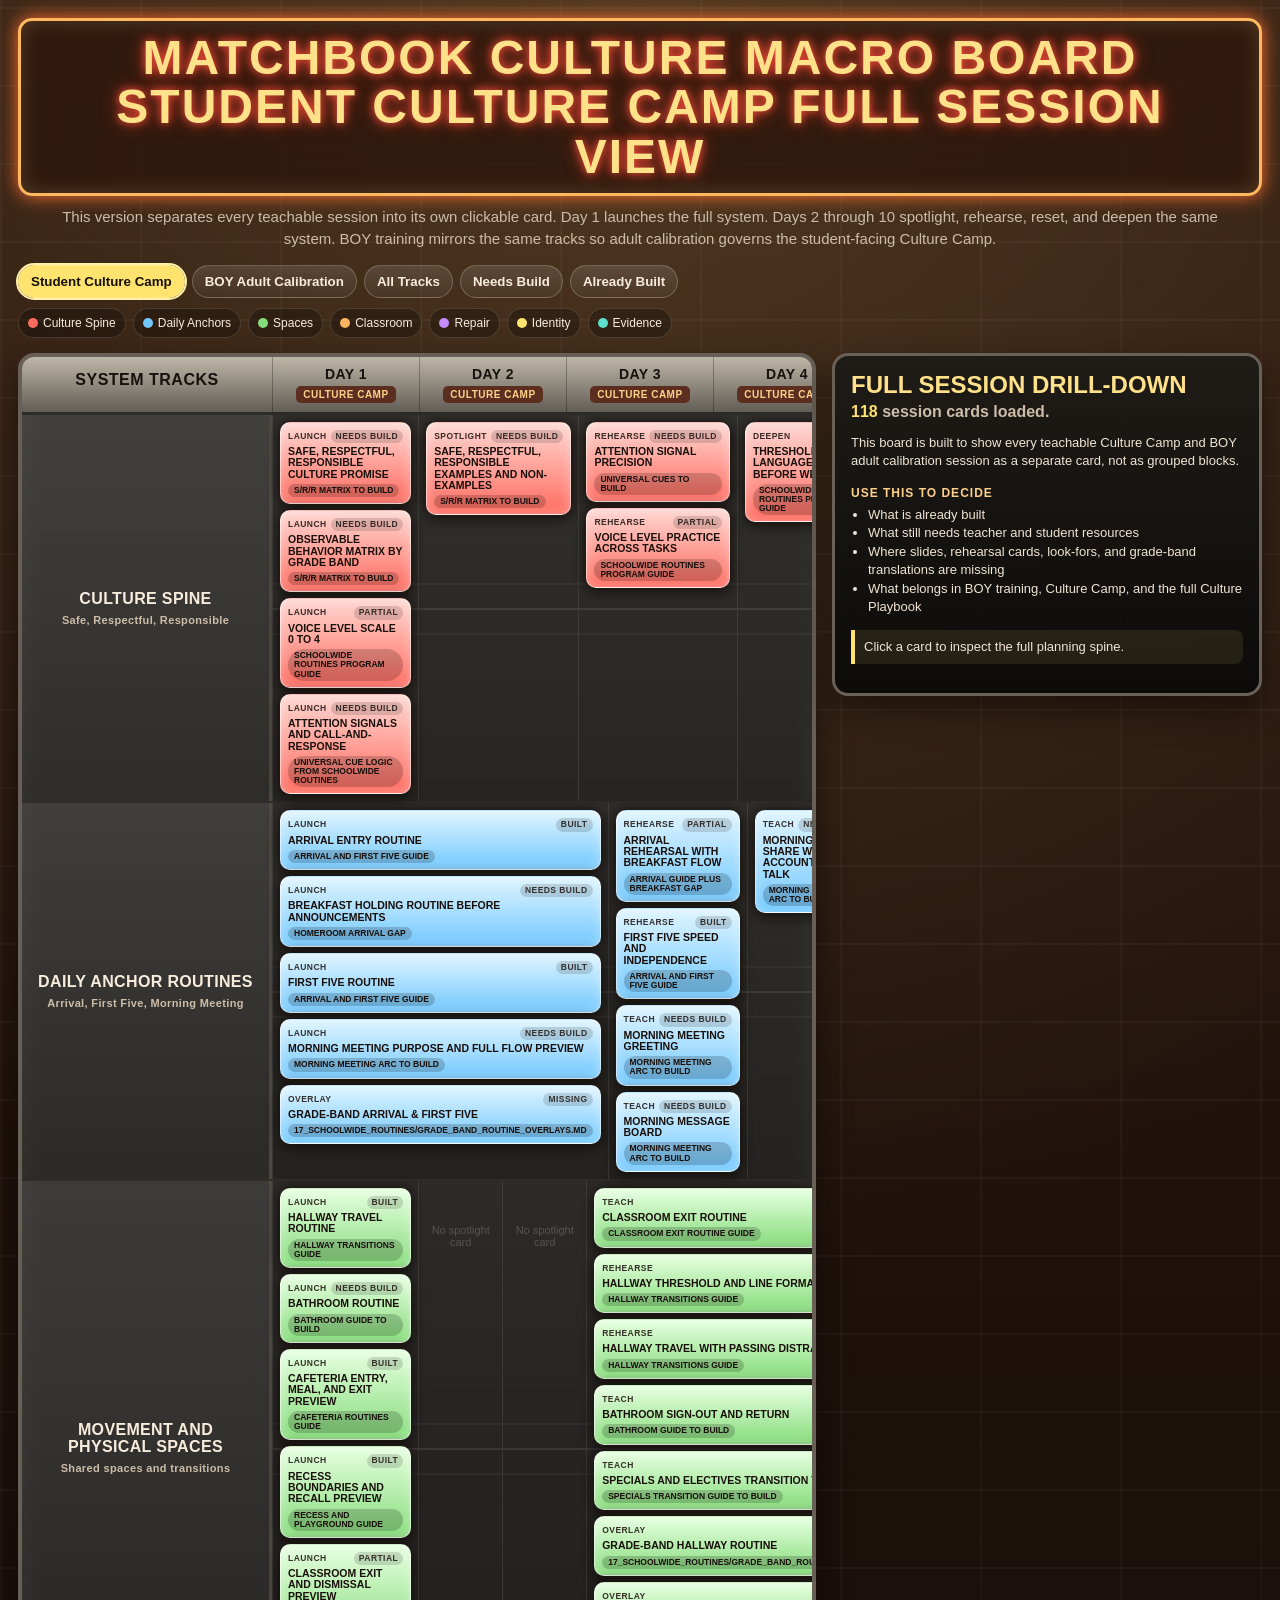
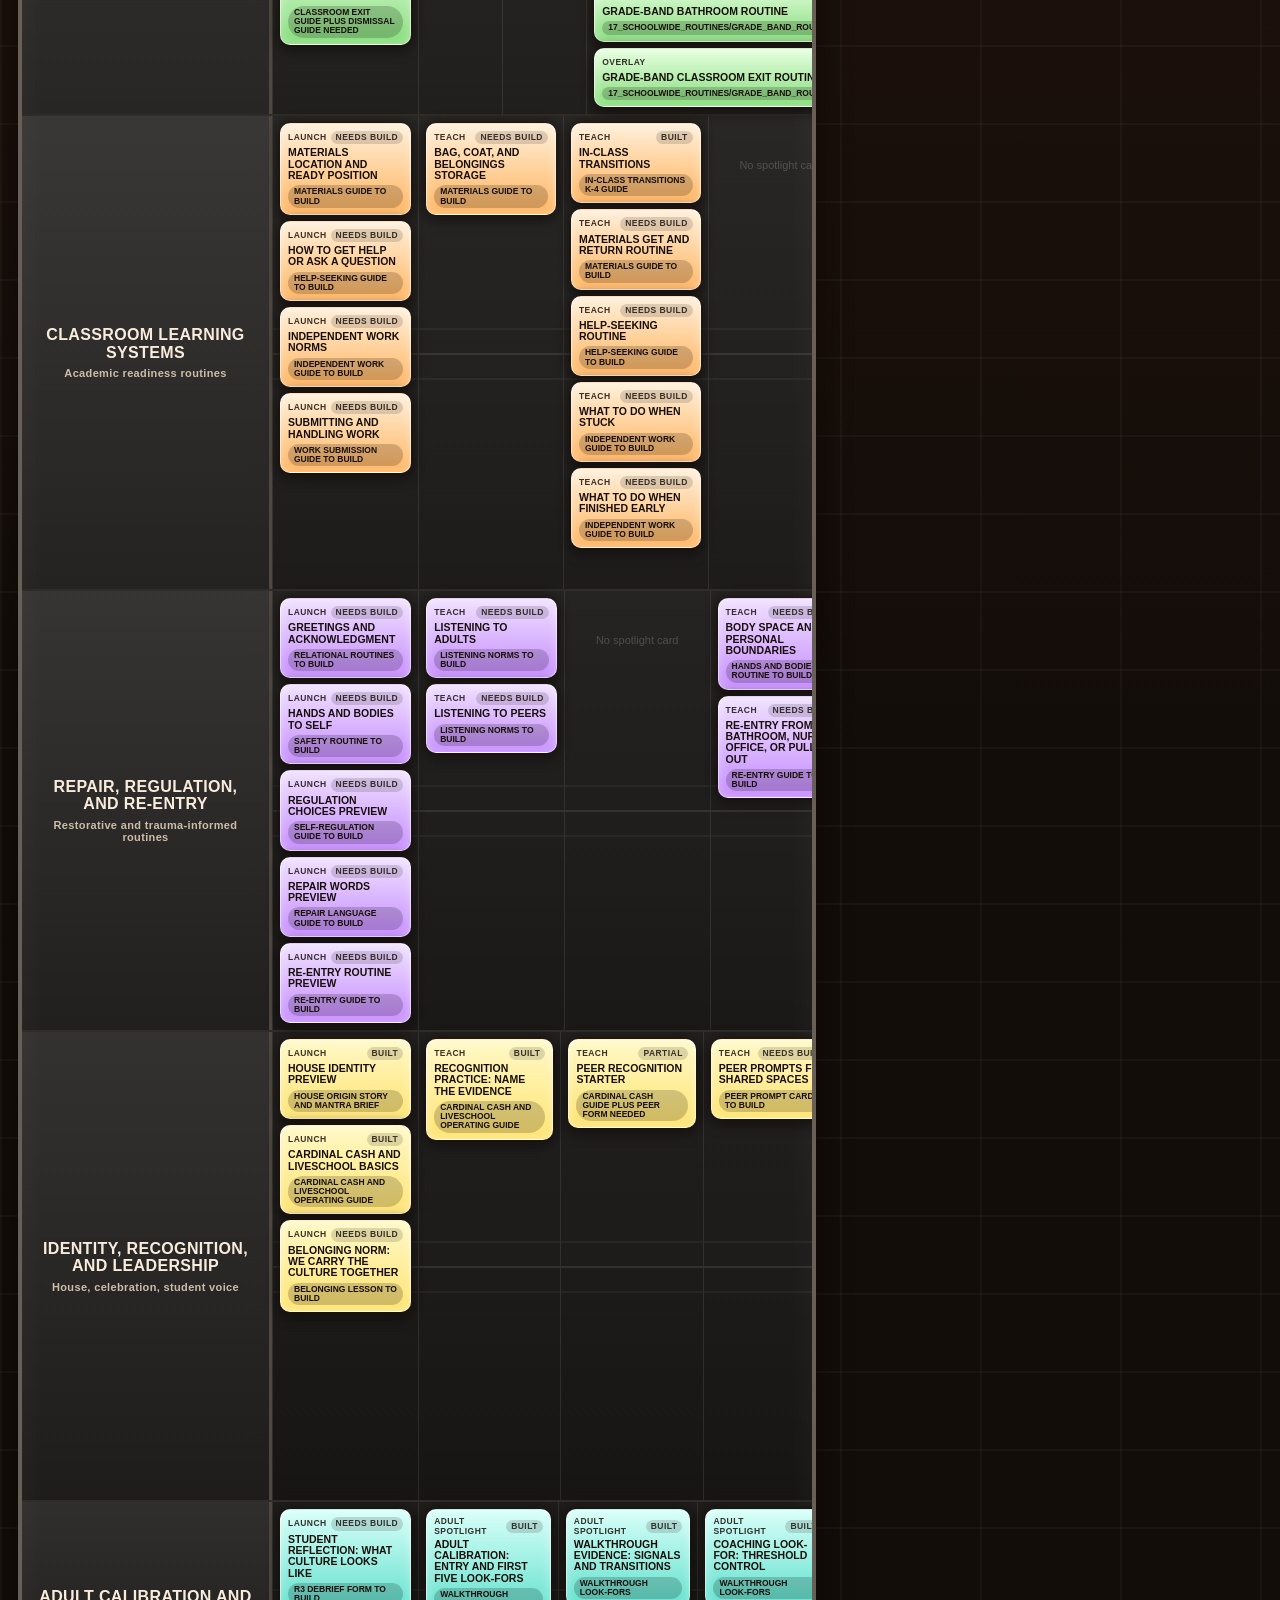
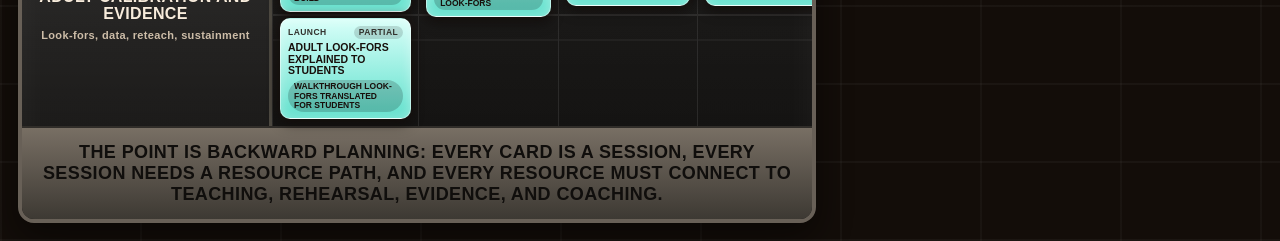
==== commit 9187c5fd: "Apply culture tracker data updates" ====
--- a/live_tracker.html
+++ b/live_tracker.html
@@ -31,7 +31,7 @@
 <section class="topbar"><div class="controls"><button class="btn active" data-view="student">Student Culture Camp</button><button class="btn" data-view="boy">BOY Adult Calibration</button><button class="btn" data-filter="all">All Tracks</button><button class="btn" data-filter="needs">Needs Build</button><button class="btn" data-filter="built">Already Built</button></div><div class="legend"><span><i class="dot culture"></i>Culture Spine</span><span><i class="dot anchors"></i>Daily Anchors</span><span><i class="dot spaces"></i>Spaces</span><span><i class="dot classroom"></i>Classroom</span><span><i class="dot repair"></i>Repair</span><span><i class="dot identity"></i>Identity</span><span><i class="dot evidence"></i>Evidence</span></div></section>
 <main class="layout"><section class="boardwrap"><div class="board" id="board"></div><div class="footer">The point is backward planning: every card is a session, every session needs a resource path, and every resource must connect to teaching, rehearsal, evidence, and coaching.</div></section><aside class="panel" id="panel"><h2>Full Session Drill-Down</h2><div class="pmeta"><span class="counter" id="count"></span> session cards loaded.</div><p>This board is built to show every teachable Culture Camp and BOY adult calibration session as a separate card, not as grouped blocks.</p><h3>Use this to decide</h3><ul><li>What is already built</li><li>What still needs teacher and student resources</li><li>Where slides, rehearsal cards, look-fors, and grade-band translations are missing</li><li>What belongs in BOY training, Culture Camp, and the full Culture Playbook</li></ul><p class="measure">Click a card to inspect the full planning spine.</p></aside></main>
 </div>
-<script id="data" type="application/json">{"tracks": [["culture", "Culture Spine", "Safe, Respectful, Responsible"], ["anchors", "Daily Anchor Routines", "Arrival, First Five, Morning Meeting"], ["spaces", "Movement and Physical Spaces", "Shared spaces and transitions"], ["classroom", "Classroom Learning Systems", "Academic readiness routines"], ["repair", "Repair, Regulation, and Re-entry", "Restorative and trauma-informed routines"], ["identity", "Identity, Recognition, and Leadership", "House, celebration, student voice"], ["evidence", "Adult Calibration and Evidence", "Look-fors, data, reteach, sustainment"]], "cards": [{"id": "s_1", "view": "student", "col": "Day 1", "track": "culture", "title": "Safe, Respectful, Responsible Culture Promise", "dosage": "Launch", "source": "S/R/R Matrix to build", "status": "Needs build", "teaches": "This session teaches safe, respectful, responsible culture promise as an explicit part of the Matchbook culture operating system.", "why": "It matters because students cannot be expected to live culture spine without being taught the specific behaviors, language, and routines that make the system visible.", "srr": "Defines the visible behaviors for Safe, Respectful, and Responsible so values become observable and teachable.", "adult": "Model the routine, name the expectation, practice the steps, recognize visible evidence, and reteach the smallest broken part before moving to consequence language.", "student": "Students name what the routine requires, practice the steps, respond to the cue, and show evidence of Safe, Respectful, and Responsible behavior.", "grade": {"K-2": "Use concrete language, visuals, gestures, and repeated practice.", "3-5": "Use examples, non-examples, peer practice, and student explanation.", "6-8": "Use rationale, dignity, autonomy, and student leadership in execution."}, "resources": {"Source status": "Needs build", "Teacher-facing guide": "Need", "Student-facing lesson": "Need", "Slide sequence": "Need", "Rehearsal card": "Need", "Coaching look-for": "Need", "Grade-band translation": "Need", "Culture Playbook placement": "Yes"}, "resourceNeeded": "Teacher guide, student mini-lesson, slide sequence, rehearsal card, coaching look-for, and grade-band translation as applicable.", "rehearsal": "Model it once, practice it once, stop at the first predictable slip, rebuild that exact move, then run it again cleanly.", "recognition": "Recognize named behavior tied to Safe, Respectful, or Responsible. Do not reward vague compliance.", "reteach": "Reteach the routine before assuming defiance. Keep the reteach narrow, visible, and immediate.", "coach": "Look for adult clarity, student independence, low adult narration, and evidence that the routine can survive a predictable distraction.", "r3": {"Reflection": "What do I notice about how this routine is working in real time?", "Resistance": "What might get in the way for adults or students during implementation?", "Revelation": "What next move will help the routine become more consistent tomorrow?"}}, {"id": "s_2", "view": "student", "col": "Day 1", "track": "culture", "title": "Observable Behavior Matrix by Grade Band", "dosage": "Launch", "source": "S/R/R Matrix to build", "status": "Needs build", "teaches": "This session teaches observable behavior matrix by grade band as an explicit part of the Matchbook culture operating system.", "why": "It matters because students cannot be expected to live culture spine without being taught the specific behaviors, language, and routines that make the system visible.", "srr": "Defines the visible behaviors for Safe, Respectful, and Responsible so values become observable and teachable.", "adult": "Model the routine, name the expectation, practice the steps, recognize visible evidence, and reteach the smallest broken part before moving to consequence language.", "student": "Students name what the routine requires, practice the steps, respond to the cue, and show evidence of Safe, Respectful, and Responsible behavior.", "grade": {"K-2": "Use concrete language, visuals, gestures, and repeated practice.", "3-5": "Use examples, non-examples, peer practice, and student explanation.", "6-8": "Use rationale, dignity, autonomy, and student leadership in execution."}, "resources": {"Source status": "Needs build", "Teacher-facing guide": "Need", "Student-facing lesson": "Need", "Slide sequence": "Need", "Rehearsal card": "Need", "Coaching look-for": "Need", "Grade-band translation": "Need", "Culture Playbook placement": "Yes"}, "resourceNeeded": "Teacher guide, student mini-lesson, slide sequence, rehearsal card, coaching look-for, and grade-band translation as applicable.", "rehearsal": "Model it once, practice it once, stop at the first predictable slip, rebuild that exact move, then run it again cleanly.", "recognition": "Recognize named behavior tied to Safe, Respectful, or Responsible. Do not reward vague compliance.", "reteach": "Reteach the routine before assuming defiance. Keep the reteach narrow, visible, and immediate.", "coach": "Look for adult clarity, student independence, low adult narration, and evidence that the routine can survive a predictable distraction.", "r3": {"Reflection": "What do I notice about how this routine is working in real time?", "Resistance": "What might get in the way for adults or students during implementation?", "Revelation": "What next move will help the routine become more consistent tomorrow?"}}, {"id": "s_3", "view": "student", "col": "Day 1", "track": "culture", "title": "Voice Level Scale 0 to 4", "dosage": "Launch", "source": "Schoolwide Routines Program Guide", "status": "Partial", "teaches": "This session teaches voice level scale 0 to 4 as an explicit part of the Matchbook culture operating system.", "why": "It matters because students cannot be expected to live culture spine without being taught the specific behaviors, language, and routines that make the system visible.", "srr": "Defines the visible behaviors for Safe, Respectful, and Responsible so values become observable and teachable.", "adult": "Model the routine, name the expectation, practice the steps, recognize visible evidence, and reteach the smallest broken part before moving to consequence language.", "student": "Students name what the routine requires, practice the steps, respond to the cue, and show evidence of Safe, Respectful, and Responsible behavior.", "grade": {"K-2": "Use concrete language, visuals, gestures, and repeated practice.", "3-5": "Use examples, non-examples, peer practice, and student explanation.", "6-8": "Use rationale, dignity, autonomy, and student leadership in execution."}, "resources": {"Source status": "Partial", "Teacher-facing guide": "Partial", "Student-facing lesson": "Need", "Slide sequence": "Need", "Rehearsal card": "Need", "Coaching look-for": "Need", "Grade-band translation": "Need", "Culture Playbook placement": "Yes"}, "resourceNeeded": "Teacher guide, student mini-lesson, slide sequence, rehearsal card, coaching look-for, and grade-band translation as applicable.", "rehearsal": "Model it once, practice it once, stop at the first predictable slip, rebuild that exact move, then run it again cleanly.", "recognition": "Recognize named behavior tied to Safe, Respectful, or Responsible. Do not reward vague compliance.", "reteach": "Reteach the routine before assuming defiance. Keep the reteach narrow, visible, and immediate.", "coach": "Look for adult clarity, student independence, low adult narration, and evidence that the routine can survive a predictable distraction.", "r3": {"Reflection": "What do I notice about how this routine is working in real time?", "Resistance": "What might get in the way for adults or students during implementation?", "Revelation": "What next move will help the routine become more consistent tomorrow?"}}, {"id": "s_4", "view": "student", "col": "Day 1", "track": "culture", "title": "Attention Signals and Call-and-Response", "dosage": "Launch", "source": "Universal cue logic from Schoolwide Routines", "status": "Needs build", "teaches": "This session teaches attention signals and call-and-response as an explicit part of the Matchbook culture operating system.", "why": "It matters because students cannot be expected to live culture spine without being taught the specific behaviors, language, and routines that make the system visible.", "srr": "Defines the visible behaviors for Safe, Respectful, and Responsible so values become observable and teachable.", "adult": "Model the routine, name the expectation, practice the steps, recognize visible evidence, and reteach the smallest broken part before moving to consequence language.", "student": "Students name what the routine requires, practice the steps, respond to the cue, and show evidence of Safe, Respectful, and Responsible behavior.", "grade": {"K-2": "Use concrete language, visuals, gestures, and repeated practice.", "3-5": "Use examples, non-examples, peer practice, and student explanation.", "6-8": "Use rationale, dignity, autonomy, and student leadership in execution."}, "resources": {"Source status": "Needs build", "Teacher-facing guide": "Need", "Student-facing lesson": "Need", "Slide sequence": "Need", "Rehearsal card": "Need", "Coaching look-for": "Need", "Grade-band translation": "Need", "Culture Playbook placement": "Yes"}, "resourceNeeded": "Teacher guide, student mini-lesson, slide sequence, rehearsal card, coaching look-for, and grade-band translation as applicable.", "rehearsal": "Model it once, practice it once, stop at the first predictable slip, rebuild that exact move, then run it again cleanly.", "recognition": "Recognize named behavior tied to Safe, Respectful, or Responsible. Do not reward vague compliance.", "reteach": "Reteach the routine before assuming defiance. Keep the reteach narrow, visible, and immediate.", "coach": "Look for adult clarity, student independence, low adult narration, and evidence that the routine can survive a predictable distraction.", "r3": {"Reflection": "What do I notice about how this routine is working in real time?", "Resistance": "What might get in the way for adults or students during implementation?", "Revelation": "What next move will help the routine become more consistent tomorrow?"}}, {"id": "s_5", "view": "student", "col": "Day 1", "track": "anchors", "title": "Arrival Entry Routine", "dosage": "Launch", "source": "Arrival and First Five Guide", "status": "Built", "teaches": "This session teaches arrival entry routine as an explicit part of the Matchbook culture operating system.", "why": "It matters because students cannot be expected to live daily anchor routines without being taught the specific behaviors, language, and routines that make the system visible.", "srr": "Builds calm, relational, responsible entry into learning while protecting student dignity and readiness.", "adult": "Model the routine, name the expectation, practice the steps, recognize visible evidence, and reteach the smallest broken part before moving to consequence language.", "student": "Students name what the routine requires, practice the steps, respond to the cue, and show evidence of Safe, Respectful, and Responsible behavior.", "grade": {"K-2": "Use concrete language, visuals, gestures, and repeated practice.", "3-5": "Use examples, non-examples, peer practice, and student explanation.", "6-8": "Use rationale, dignity, autonomy, and student leadership in execution."}, "resources": {"Source status": "Built", "Teacher-facing guide": "Built", "Student-facing lesson": "Need", "Slide sequence": "Need", "Rehearsal card": "Need", "Coaching look-for": "Built", "Grade-band translation": "Partial", "Culture Playbook placement": "Yes"}, "resourceNeeded": "Teacher guide, student mini-lesson, slide sequence, rehearsal card, coaching look-for, and grade-band translation as applicable.", "rehearsal": "Model it once, practice it once, stop at the first predictable slip, rebuild that exact move, then run it again cleanly.", "recognition": "Recognize named behavior tied to Safe, Respectful, or Responsible. Do not reward vague compliance.", "reteach": "Reteach the routine before assuming defiance. Keep the reteach narrow, visible, and immediate.", "coach": "Look for adult clarity, student independence, low adult narration, and evidence that the routine can survive a predictable distraction.", "r3": {"Reflection": "What do I notice about how this routine is working in real time?", "Resistance": "What might get in the way for adults or students during implementation?", "Revelation": "What next move will help the routine become more consistent tomorrow?"}}, {"id": "s_6", "view": "student", "col": "Day 1", "track": "anchors", "title": "Breakfast Holding Routine Before Announcements", "dosage": "Launch", "source": "Homeroom arrival gap", "status": "Needs build", "teaches": "This session teaches breakfast holding routine before announcements as an explicit part of the Matchbook culture operating system.", "why": "It matters because students cannot be expected to live daily anchor routines without being taught the specific behaviors, language, and routines that make the system visible.", "srr": "Builds calm, relational, responsible entry into learning while protecting student dignity and readiness.", "adult": "Model the routine, name the expectation, practice the steps, recognize visible evidence, and reteach the smallest broken part before moving to consequence language.", "student": "Students name what the routine requires, practice the steps, respond to the cue, and show evidence of Safe, Respectful, and Responsible behavior.", "grade": {"K-2": "Use visuals, adult-coached words, short reset choices, and immediate return practice.", "3-5": "Use sentence stems, role-play, peer repair language, and guided reflection.", "6-8": "Use dignity-centered language, private correction, student-owned repair, and independent return expectations."}, "resources": {"Source status": "Needs build", "Teacher-facing guide": "Need", "Student-facing lesson": "Need", "Slide sequence": "Need", "Rehearsal card": "Need", "Coaching look-for": "Need", "Grade-band translation": "Need", "Culture Playbook placement": "Yes"}, "resourceNeeded": "Teacher guide, student mini-lesson, slide sequence, rehearsal card, coaching look-for, and grade-band translation as applicable.", "rehearsal": "Model it once, practice it once, stop at the first predictable slip, rebuild that exact move, then run it again cleanly.", "recognition": "Recognize named behavior tied to Safe, Respectful, or Responsible. Do not reward vague compliance.", "reteach": "Reteach the routine before assuming defiance. Keep the reteach narrow, visible, and immediate.", "coach": "Look for adult clarity, student independence, low adult narration, and evidence that the routine can survive a predictable distraction.", "r3": {"Reflection": "What do I notice about how this routine is working in real time?", "Resistance": "What might get in the way for adults or students during implementation?", "Revelation": "What next move will help the routine become more consistent tomorrow?"}}, {"id": "s_7", "view": "student", "col": "Day 1", "track": "anchors", "title": "First Five Routine", "dosage": "Launch", "source": "Arrival and First Five Guide", "status": "Built", "teaches": "This session teaches first five routine as an explicit part of the Matchbook culture operating system.", "why": "It matters because students cannot be expected to live daily anchor routines without being taught the specific behaviors, language, and routines that make the system visible.", "srr": "Builds calm, relational, responsible entry into learning while protecting student dignity and readiness.", "adult": "Model the routine, name the expectation, practice the steps, recognize visible evidence, and reteach the smallest broken part before moving to consequence language.", "student": "Students name what the routine requires, practice the steps, respond to the cue, and show evidence of Safe, Respectful, and Responsible behavior.", "grade": {"K-2": "Use concrete language, visuals, gestures, and repeated practice.", "3-5": "Use examples, non-examples, peer practice, and student explanation.", "6-8": "Use rationale, dignity, autonomy, and student leadership in execution."}, "resources": {"Source status": "Built", "Teacher-facing guide": "Built", "Student-facing lesson": "Need", "Slide sequence": "Need", "Rehearsal card": "Need", "Coaching look-for": "Built", "Grade-band translation": "Partial", "Culture Playbook placement": "Yes"}, "resourceNeeded": "Teacher guide, student mini-lesson, slide sequence, rehearsal card, coaching look-for, and grade-band translation as applicable.", "rehearsal": "Model it once, practice it once, stop at the first predictable slip, rebuild that exact move, then run it again cleanly.", "recognition": "Recognize named behavior tied to Safe, Respectful, or Responsible. Do not reward vague compliance.", "reteach": "Reteach the routine before assuming defiance. Keep the reteach narrow, visible, and immediate.", "coach": "Look for adult clarity, student independence, low adult narration, and evidence that the routine can survive a predictable distraction.", "r3": {"Reflection": "What do I notice about how this routine is working in real time?", "Resistance": "What might get in the way for adults or students during implementation?", "Revelation": "What next move will help the routine become more consistent tomorrow?"}}, {"id": "s_8", "view": "student", "col": "Day 1", "track": "anchors", "title": "Morning Meeting Purpose and Full Flow Preview", "dosage": "Launch", "source": "Morning Meeting arc to build", "status": "Needs build", "teaches": "This session teaches morning meeting purpose and full flow preview as an explicit part of the Matchbook culture operating system.", "why": "It matters because students cannot be expected to live daily anchor routines without being taught the specific behaviors, language, and routines that make the system visible.", "srr": "Builds calm, relational, responsible entry into learning while protecting student dignity and readiness.", "adult": "Model the routine, name the expectation, practice the steps, recognize visible evidence, and reteach the smallest broken part before moving to consequence language.", "student": "Students name what the routine requires, practice the steps, respond to the cue, and show evidence of Safe, Respectful, and Responsible behavior.", "grade": {"K-2": "Use concrete language, visuals, gestures, and repeated practice.", "3-5": "Use examples, non-examples, peer practice, and student explanation.", "6-8": "Use rationale, dignity, autonomy, and student leadership in execution."}, "resources": {"Source status": "Needs build", "Teacher-facing guide": "Need", "Student-facing lesson": "Need", "Slide sequence": "Need", "Rehearsal card": "Need", "Coaching look-for": "Need", "Grade-band translation": "Need", "Culture Playbook placement": "Yes"}, "resourceNeeded": "Teacher guide, student mini-lesson, slide sequence, rehearsal card, coaching look-for, and grade-band translation as applicable.", "rehearsal": "Model it once, practice it once, stop at the first predictable slip, rebuild that exact move, then run it again cleanly.", "recognition": "Recognize named behavior tied to Safe, Respectful, or Responsible. Do not reward vague compliance.", "reteach": "Reteach the routine before assuming defiance. Keep the reteach narrow, visible, and immediate.", "coach": "Look for adult clarity, student independence, low adult narration, and evidence that the routine can survive a predictable distraction.", "r3": {"Reflection": "What do I notice about how this routine is working in real time?", "Resistance": "What might get in the way for adults or students during implementation?", "Revelation": "What next move will help the routine become more consistent tomorrow?"}}, {"id": "s_9", "view": "student", "col": "Day 1", "track": "spaces", "title": "Hallway Travel Routine", "dosage": "Launch", "source": "Hallway Transitions Guide", "status": "Built", "teaches": "This session teaches hallway travel routine as an explicit part of the Matchbook culture operating system.", "why": "It matters because students cannot be expected to live movement and physical spaces without being taught the specific behaviors, language, and routines that make the system visible.", "srr": "Protects physical safety, respectful movement, and responsible use of shared space.", "adult": "Model the routine, name the expectation, practice the steps, recognize visible evidence, and reteach the smallest broken part before moving to consequence language.", "student": "Students name what the routine requires, practice the steps, respond to the cue, and show evidence of Safe, Respectful, and Responsible behavior.", "grade": {"K-2": "Heavy modeling, visuals, short routes, repeated practice, and adult narration during release.", "3-5": "Clear route, cue, and student-owned steps with lighter adult narration.", "6-8": "Rationale, self-management, passing-period readiness, and adult presence without overdirection."}, "resources": {"Source status": "Built", "Teacher-facing guide": "Built", "Student-facing lesson": "Need", "Slide sequence": "Need", "Rehearsal card": "Need", "Coaching look-for": "Built", "Grade-band translation": "Partial", "Culture Playbook placement": "Yes"}, "resourceNeeded": "Teacher guide, student mini-lesson, slide sequence, rehearsal card, coaching look-for, and grade-band translation as applicable.", "rehearsal": "Model it once, practice it once, stop at the first predictable slip, rebuild that exact move, then run it again cleanly.", "recognition": "Recognize named behavior tied to Safe, Respectful, or Responsible. Do not reward vague compliance.", "reteach": "Reteach the routine before assuming defiance. Keep the reteach narrow, visible, and immediate.", "coach": "Look for adult clarity, student independence, low adult narration, and evidence that the routine can survive a predictable distraction.", "r3": {"Reflection": "What do I notice about how this routine is working in real time?", "Resistance": "What might get in the way for adults or students during implementation?", "Revelation": "What next move will help the routine become more consistent tomorrow?"}}, {"id": "s_10", "view": "student", "col": "Day 1", "track": "spaces", "title": "Bathroom Routine", "dosage": "Launch", "source": "Bathroom guide to build", "status": "Needs build", "teaches": "This session teaches bathroom routine as an explicit part of the Matchbook culture operating system.", "why": "It matters because students cannot be expected to live movement and physical spaces without being taught the specific behaviors, language, and routines that make the system visible.", "srr": "Protects physical safety, respectful movement, and responsible use of shared space.", "adult": "Model the routine, name the expectation, practice the steps, recognize visible evidence, and reteach the smallest broken part before moving to consequence language.", "student": "Students name what the routine requires, practice the steps, respond to the cue, and show evidence of Safe, Respectful, and Responsible behavior.", "grade": {"K-2": "Heavy modeling, visuals, short routes, repeated practice, and adult narration during release.", "3-5": "Clear route, cue, and student-owned steps with lighter adult narration.", "6-8": "Rationale, self-management, passing-period readiness, and adult presence without overdirection."}, "resources": {"Source status": "Needs build", "Teacher-facing guide": "Need", "Student-facing lesson": "Need", "Slide sequence": "Need", "Rehearsal card": "Need", "Coaching look-for": "Need", "Grade-band translation": "Need", "Culture Playbook placement": "Yes"}, "resourceNeeded": "Teacher guide, student mini-lesson, slide sequence, rehearsal card, coaching look-for, and grade-band translation as applicable.", "rehearsal": "Model it once, practice it once, stop at the first predictable slip, rebuild that exact move, then run it again cleanly.", "recognition": "Recognize named behavior tied to Safe, Respectful, or Responsible. Do not reward vague compliance.", "reteach": "Reteach the routine before assuming defiance. Keep the reteach narrow, visible, and immediate.", "coach": "Look for adult clarity, student independence, low adult narration, and evidence that the routine can survive a predictable distraction.", "r3": {"Reflection": "What do I notice about how this routine is working in real time?", "Resistance": "What might get in the way for adults or students during implementation?", "Revelation": "What next move will help the routine become more consistent tomorrow?"}}, {"id": "s_11", "view": "student", "col": "Day 1", "track": "spaces", "title": "Cafeteria Entry, Meal, and Exit Preview", "dosage": "Launch", "source": "Cafeteria Routines Guide", "status": "Built", "teaches": "This session teaches cafeteria entry, meal, and exit preview as an explicit part of the Matchbook culture operating system.", "why": "It matters because students cannot be expected to live movement and physical spaces without being taught the specific behaviors, language, and routines that make the system visible.", "srr": "Protects physical safety, respectful movement, and responsible use of shared space.", "adult": "Model the routine, name the expectation, practice the steps, recognize visible evidence, and reteach the smallest broken part before moving to consequence language.", "student": "Students name what the routine requires, practice the steps, respond to the cue, and show evidence of Safe, Respectful, and Responsible behavior.", "grade": {"K-2": "Heavy modeling, visuals, short routes, repeated practice, and adult narration during release.", "3-5": "Clear route, cue, and student-owned steps with lighter adult narration.", "6-8": "Rationale, self-management, passing-period readiness, and adult presence without overdirection."}, "resources": {"Source status": "Built", "Teacher-facing guide": "Built", "Student-facing lesson": "Need", "Slide sequence": "Need", "Rehearsal card": "Need", "Coaching look-for": "Built", "Grade-band translation": "Partial", "Culture Playbook placement": "Yes"}, "resourceNeeded": "Teacher guide, student mini-lesson, slide sequence, rehearsal card, coaching look-for, and grade-band translation as applicable.", "rehearsal": "Model it once, practice it once, stop at the first predictable slip, rebuild that exact move, then run it again cleanly.", "recognition": "Recognize named behavior tied to Safe, Respectful, or Responsible. Do not reward vague compliance.", "reteach": "Reteach the routine before assuming defiance. Keep the reteach narrow, visible, and immediate.", "coach": "Look for adult clarity, student independence, low adult narration, and evidence that the routine can survive a predictable distraction.", "r3": {"Reflection": "What do I notice about how this routine is working in real time?", "Resistance": "What might get in the way for adults or students during implementation?", "Revelation": "What next move will help the routine become more consistent tomorrow?"}}, {"id": "s_12", "view": "student", "col": "Day 1", "track": "spaces", "title": "Recess Boundaries and Recall Preview", "dosage": "Launch", "source": "Recess and Playground Guide", "status": "Built", "teaches": "This session teaches recess boundaries and recall preview as an explicit part of the Matchbook culture operating system.", "why": "It matters because students cannot be expected to live movement and physical spaces without being taught the specific behaviors, language, and routines that make the system visible.", "srr": "Protects physical safety, respectful movement, and responsible use of shared space.", "adult": "Model the routine, name the expectation, practice the steps, recognize visible evidence, and reteach the smallest broken part before moving to consequence language.", "student": "Students name what the routine requires, practice the steps, respond to the cue, and show evidence of Safe, Respectful, and Responsible behavior.", "grade": {"K-2": "Heavy modeling, visuals, short routes, repeated practice, and adult narration during release.", "3-5": "Clear route, cue, and student-owned steps with lighter adult narration.", "6-8": "Rationale, self-management, passing-period readiness, and adult presence without overdirection."}, "resources": {"Source status": "Built", "Teacher-facing guide": "Built", "Student-facing lesson": "Need", "Slide sequence": "Need", "Rehearsal card": "Need", "Coaching look-for": "Built", "Grade-band translation": "Partial", "Culture Playbook placement": "Yes"}, "resourceNeeded": "Teacher guide, student mini-lesson, slide sequence, rehearsal card, coaching look-for, and grade-band translation as applicable.", "rehearsal": "Model it once, practice it once, stop at the first predictable slip, rebuild that exact move, then run it again cleanly.", "recognition": "Recognize named behavior tied to Safe, Respectful, or Responsible. Do not reward vague compliance.", "reteach": "Reteach the routine before assuming defiance. Keep the reteach narrow, visible, and immediate.", "coach": "Look for adult clarity, student independence, low adult narration, and evidence that the routine can survive a predictable distraction.", "r3": {"Reflection": "What do I notice about how this routine is working in real time?", "Resistance": "What might get in the way for adults or students during implementation?", "Revelation": "What next move will help the routine become more consistent tomorrow?"}}, {"id": "s_13", "view": "student", "col": "Day 1", "track": "spaces", "title": "Classroom Exit and Dismissal Preview", "dosage": "Launch", "source": "Classroom Exit Guide plus Dismissal Guide needed", "status": "Partial", "teaches": "This session teaches classroom exit and dismissal preview as an explicit part of the Matchbook culture operating system.", "why": "It matters because students cannot be expected to live movement and physical spaces without being taught the specific behaviors, language, and routines that make the system visible.", "srr": "Protects physical safety, respectful movement, and responsible use of shared space.", "adult": "Model the routine, name the expectation, practice the steps, recognize visible evidence, and reteach the smallest broken part before moving to consequence language.", "student": "Students name what the routine requires, practice the steps, respond to the cue, and show evidence of Safe, Respectful, and Responsible behavior.", "grade": {"K-2": "Heavy modeling, visuals, short routes, repeated practice, and adult narration during release.", "3-5": "Clear route, cue, and student-owned steps with lighter adult narration.", "6-8": "Rationale, self-management, passing-period readiness, and adult presence without overdirection."}, "resources": {"Source status": "Partial", "Teacher-facing guide": "Partial", "Student-facing lesson": "Need", "Slide sequence": "Need", "Rehearsal card": "Need", "Coaching look-for": "Need", "Grade-band translation": "Need", "Culture Playbook placement": "Yes"}, "resourceNeeded": "Teacher guide, student mini-lesson, slide sequence, rehearsal card, coaching look-for, and grade-band translation as applicable.", "rehearsal": "Model it once, practice it once, stop at the first predictable slip, rebuild that exact move, then run it again cleanly.", "recognition": "Recognize named behavior tied to Safe, Respectful, or Responsible. Do not reward vague compliance.", "reteach": "Reteach the routine before assuming defiance. Keep the reteach narrow, visible, and immediate.", "coach": "Look for adult clarity, student independence, low adult narration, and evidence that the routine can survive a predictable distraction.", "r3": {"Reflection": "What do I notice about how this routine is working in real time?", "Resistance": "What might get in the way for adults or students during implementation?", "Revelation": "What next move will help the routine become more consistent tomorrow?"}}, {"id": "s_14", "view": "student", "col": "Day 1", "track": "classroom", "title": "Materials Location and Ready Position", "dosage": "Launch", "source": "Materials guide to build", "status": "Needs build", "teaches": "This session teaches materials location and ready position as an explicit part of the Matchbook culture operating system.", "why": "It matters because students cannot be expected to live classroom learning systems without being taught the specific behaviors, language, and routines that make the system visible.", "srr": "Makes responsible learning behaviors visible through routines students can repeat without heavy adult narration.", "adult": "Model the routine, name the expectation, practice the steps, recognize visible evidence, and reteach the smallest broken part before moving to consequence language.", "student": "Students name what the routine requires, practice the steps, respond to the cue, and show evidence of Safe, Respectful, and Responsible behavior.", "grade": {"K-2": "Concrete steps, icons, teacher modeling, and short practice loops.", "3-5": "Checklists, examples and non-examples, partner practice, and self-monitoring.", "6-8": "Autonomy, rationale, accountability systems, and student responsibility for materials, work, and collaboration."}, "resources": {"Source status": "Needs build", "Teacher-facing guide": "Need", "Student-facing lesson": "Need", "Slide sequence": "Need", "Rehearsal card": "Need", "Coaching look-for": "Need", "Grade-band translation": "Need", "Culture Playbook placement": "Yes"}, "resourceNeeded": "Teacher guide, student mini-lesson, slide sequence, rehearsal card, coaching look-for, and grade-band translation as applicable.", "rehearsal": "Model it once, practice it once, stop at the first predictable slip, rebuild that exact move, then run it again cleanly.", "recognition": "Recognize named behavior tied to Safe, Respectful, or Responsible. Do not reward vague compliance.", "reteach": "Reteach the routine before assuming defiance. Keep the reteach narrow, visible, and immediate.", "coach": "Look for adult clarity, student independence, low adult narration, and evidence that the routine can survive a predictable distraction.", "r3": {"Reflection": "What do I notice about how this routine is working in real time?", "Resistance": "What might get in the way for adults or students during implementation?", "Revelation": "What next move will help the routine become more consistent tomorrow?"}}, {"id": "s_15", "view": "student", "col": "Day 1", "track": "classroom", "title": "How to Get Help or Ask a Question", "dosage": "Launch", "source": "Help-seeking guide to build", "status": "Needs build", "teaches": "This session teaches how to get help or ask a question as an explicit part of the Matchbook culture operating system.", "why": "It matters because students cannot be expected to live classroom learning systems without being taught the specific behaviors, language, and routines that make the system visible.", "srr": "Makes responsible learning behaviors visible through routines students can repeat without heavy adult narration.", "adult": "Model the routine, name the expectation, practice the steps, recognize visible evidence, and reteach the smallest broken part before moving to consequence language.", "student": "Students name what the routine requires, practice the steps, respond to the cue, and show evidence of Safe, Respectful, and Responsible behavior.", "grade": {"K-2": "Concrete steps, icons, teacher modeling, and short practice loops.", "3-5": "Checklists, examples and non-examples, partner practice, and self-monitoring.", "6-8": "Autonomy, rationale, accountability systems, and student responsibility for materials, work, and collaboration."}, "resources": {"Source status": "Needs build", "Teacher-facing guide": "Need", "Student-facing lesson": "Need", "Slide sequence": "Need", "Rehearsal card": "Need", "Coaching look-for": "Need", "Grade-band translation": "Need", "Culture Playbook placement": "Yes"}, "resourceNeeded": "Teacher guide, student mini-lesson, slide sequence, rehearsal card, coaching look-for, and grade-band translation as applicable.", "rehearsal": "Model it once, practice it once, stop at the first predictable slip, rebuild that exact move, then run it again cleanly.", "recognition": "Recognize named behavior tied to Safe, Respectful, or Responsible. Do not reward vague compliance.", "reteach": "Reteach the routine before assuming defiance. Keep the reteach narrow, visible, and immediate.", "coach": "Look for adult clarity, student independence, low adult narration, and evidence that the routine can survive a predictable distraction.", "r3": {"Reflection": "What do I notice about how this routine is working in real time?", "Resistance": "What might get in the way for adults or students during implementation?", "Revelation": "What next move will help the routine become more consistent tomorrow?"}}, {"id": "s_16", "view": "student", "col": "Day 1", "track": "classroom", "title": "Independent Work Norms", "dosage": "Launch", "source": "Independent work guide to build", "status": "Needs build", "teaches": "This session teaches independent work norms as an explicit part of the Matchbook culture operating system.", "why": "It matters because students cannot be expected to live classroom learning systems without being taught the specific behaviors, language, and routines that make the system visible.", "srr": "Makes responsible learning behaviors visible through routines students can repeat without heavy adult narration.", "adult": "Model the routine, name the expectation, practice the steps, recognize visible evidence, and reteach the smallest broken part before moving to consequence language.", "student": "Students name what the routine requires, practice the steps, respond to the cue, and show evidence of Safe, Respectful, and Responsible behavior.", "grade": {"K-2": "Concrete steps, icons, teacher modeling, and short practice loops.", "3-5": "Checklists, examples and non-examples, partner practice, and self-monitoring.", "6-8": "Autonomy, rationale, accountability systems, and student responsibility for materials, work, and collaboration."}, "resources": {"Source status": "Needs build", "Teacher-facing guide": "Need", "Student-facing lesson": "Need", "Slide sequence": "Need", "Rehearsal card": "Need", "Coaching look-for": "Need", "Grade-band translation": "Need", "Culture Playbook placement": "Yes"}, "resourceNeeded": "Teacher guide, student mini-lesson, slide sequence, rehearsal card, coaching look-for, and grade-band translation as applicable.", "rehearsal": "Model it once, practice it once, stop at the first predictable slip, rebuild that exact move, then run it again cleanly.", "recognition": "Recognize named behavior tied to Safe, Respectful, or Responsible. Do not reward vague compliance.", "reteach": "Reteach the routine before assuming defiance. Keep the reteach narrow, visible, and immediate.", "coach": "Look for adult clarity, student independence, low adult narration, and evidence that the routine can survive a predictable distraction.", "r3": {"Reflection": "What do I notice about how this routine is working in real time?", "Resistance": "What might get in the way for adults or students during implementation?", "Revelation": "What next move will help the routine become more consistent tomorrow?"}}, {"id": "s_17", "view": "student", "col": "Day 1", "track": "classroom", "title": "Submitting and Handling Work", "dosage": "Launch", "source": "Work submission guide to build", "status": "Needs build", "teaches": "This session teaches submitting and handling work as an explicit part of the Matchbook culture operating system.", "why": "It matters because students cannot be expected to live classroom learning systems without being taught the specific behaviors, language, and routines that make the system visible.", "srr": "Makes responsible learning behaviors visible through routines students can repeat without heavy adult narration.", "adult": "Model the routine, name the expectation, practice the steps, recognize visible evidence, and reteach the smallest broken part before moving to consequence language.", "student": "Students name what the routine requires, practice the steps, respond to the cue, and show evidence of Safe, Respectful, and Responsible behavior.", "grade": {"K-2": "Concrete steps, icons, teacher modeling, and short practice loops.", "3-5": "Checklists, examples and non-examples, partner practice, and self-monitoring.", "6-8": "Autonomy, rationale, accountability systems, and student responsibility for materials, work, and collaboration."}, "resources": {"Source status": "Needs build", "Teacher-facing guide": "Need", "Student-facing lesson": "Need", "Slide sequence": "Need", "Rehearsal card": "Need", "Coaching look-for": "Need", "Grade-band translation": "Need", "Culture Playbook placement": "Yes"}, "resourceNeeded": "Teacher guide, student mini-lesson, slide sequence, rehearsal card, coaching look-for, and grade-band translation as applicable.", "rehearsal": "Model it once, practice it once, stop at the first predictable slip, rebuild that exact move, then run it again cleanly.", "recognition": "Recognize named behavior tied to Safe, Respectful, or Responsible. Do not reward vague compliance.", "reteach": "Reteach the routine before assuming defiance. Keep the reteach narrow, visible, and immediate.", "coach": "Look for adult clarity, student independence, low adult narration, and evidence that the routine can survive a predictable distraction.", "r3": {"Reflection": "What do I notice about how this routine is working in real time?", "Resistance": "What might get in the way for adults or students during implementation?", "Revelation": "What next move will help the routine become more consistent tomorrow?"}}, {"id": "s_18", "view": "student", "col": "Day 1", "track": "repair", "title": "Greetings and Acknowledgment", "dosage": "Launch", "source": "Relational routines to build", "status": "Needs build", "teaches": "This session teaches greetings and acknowledgment as an explicit part of the Matchbook culture operating system.", "why": "It matters because students cannot be expected to live repair, regulation, and re-entry without being taught the specific behaviors, language, and routines that make the system visible.", "srr": "Protects safety and respect during friction while teaching students how to regulate, repair, and return.", "adult": "Model the routine, name the expectation, practice the steps, recognize visible evidence, and reteach the smallest broken part before moving to consequence language.", "student": "Students name what the routine requires, practice the steps, respond to the cue, and show evidence of Safe, Respectful, and Responsible behavior.", "grade": {"K-2": "Use concrete language, visuals, gestures, and repeated practice.", "3-5": "Use examples, non-examples, peer practice, and student explanation.", "6-8": "Use rationale, dignity, autonomy, and student leadership in execution."}, "resources": {"Source status": "Needs build", "Teacher-facing guide": "Need", "Student-facing lesson": "Need", "Slide sequence": "Need", "Rehearsal card": "Need", "Coaching look-for": "Need", "Grade-band translation": "Need", "Culture Playbook placement": "Yes"}, "resourceNeeded": "Teacher guide, student mini-lesson, slide sequence, rehearsal card, coaching look-for, and grade-band translation as applicable.", "rehearsal": "Model it once, practice it once, stop at the first predictable slip, rebuild that exact move, then run it again cleanly.", "recognition": "Recognize named behavior tied to Safe, Respectful, or Responsible. Do not reward vague compliance.", "reteach": "Reteach the routine before assuming defiance. Keep the reteach narrow, visible, and immediate.", "coach": "Look for adult clarity, student independence, low adult narration, and evidence that the routine can survive a predictable distraction.", "r3": {"Reflection": "What do I notice about how this routine is working in real time?", "Resistance": "What might get in the way for adults or students during implementation?", "Revelation": "What next move will help the routine become more consistent tomorrow?"}}, {"id": "s_19", "view": "student", "col": "Day 1", "track": "repair", "title": "Hands and Bodies to Self", "dosage": "Launch", "source": "Safety routine to build", "status": "Needs build", "teaches": "This session teaches hands and bodies to self as an explicit part of the Matchbook culture operating system.", "why": "It matters because students cannot be expected to live repair, regulation, and re-entry without being taught the specific behaviors, language, and routines that make the system visible.", "srr": "Protects safety and respect during friction while teaching students how to regulate, repair, and return.", "adult": "Model the routine, name the expectation, practice the steps, recognize visible evidence, and reteach the smallest broken part before moving to consequence language.", "student": "Students name what the routine requires, practice the steps, respond to the cue, and show evidence of Safe, Respectful, and Responsible behavior.", "grade": {"K-2": "Use concrete language, visuals, gestures, and repeated practice.", "3-5": "Use examples, non-examples, peer practice, and student explanation.", "6-8": "Use rationale, dignity, autonomy, and student leadership in execution."}, "resources": {"Source status": "Needs build", "Teacher-facing guide": "Need", "Student-facing lesson": "Need", "Slide sequence": "Need", "Rehearsal card": "Need", "Coaching look-for": "Need", "Grade-band translation": "Need", "Culture Playbook placement": "Yes"}, "resourceNeeded": "Teacher guide, student mini-lesson, slide sequence, rehearsal card, coaching look-for, and grade-band translation as applicable.", "rehearsal": "Model it once, practice it once, stop at the first predictable slip, rebuild that exact move, then run it again cleanly.", "recognition": "Recognize named behavior tied to Safe, Respectful, or Responsible. Do not reward vague compliance.", "reteach": "Reteach the routine before assuming defiance. Keep the reteach narrow, visible, and immediate.", "coach": "Look for adult clarity, student independence, low adult narration, and evidence that the routine can survive a predictable distraction.", "r3": {"Reflection": "What do I notice about how this routine is working in real time?", "Resistance": "What might get in the way for adults or students during implementation?", "Revelation": "What next move will help the routine become more consistent tomorrow?"}}, {"id": "s_20", "view": "student", "col": "Day 1", "track": "repair", "title": "Regulation Choices Preview", "dosage": "Launch", "source": "Self-regulation guide to build", "status": "Needs build", "teaches": "This session teaches regulation choices preview as an explicit part of the Matchbook culture operating system.", "why": "It matters because students cannot be expected to live repair, regulation, and re-entry without being taught the specific behaviors, language, and routines that make the system visible.", "srr": "Protects safety and respect during friction while teaching students how to regulate, repair, and return.", "adult": "Model the routine, name the expectation, practice the steps, recognize visible evidence, and reteach the smallest broken part before moving to consequence language.", "student": "Students name what the routine requires, practice the steps, respond to the cue, and show evidence of Safe, Respectful, and Responsible behavior.", "grade": {"K-2": "Use visuals, adult-coached words, short reset choices, and immediate return practice.", "3-5": "Use sentence stems, role-play, peer repair language, and guided reflection.", "6-8": "Use dignity-centered language, private correction, student-owned repair, and independent return expectations."}, "resources": {"Source status": "Needs build", "Teacher-facing guide": "Need", "Student-facing lesson": "Need", "Slide sequence": "Need", "Rehearsal card": "Need", "Coaching look-for": "Need", "Grade-band translation": "Need", "Culture Playbook placement": "Yes"}, "resourceNeeded": "Teacher guide, student mini-lesson, slide sequence, rehearsal card, coaching look-for, and grade-band translation as applicable.", "rehearsal": "Model it once, practice it once, stop at the first predictable slip, rebuild that exact move, then run it again cleanly.", "recognition": "Recognize named behavior tied to Safe, Respectful, or Responsible. Do not reward vague compliance.", "reteach": "Reteach the routine before assuming defiance. Keep the reteach narrow, visible, and immediate.", "coach": "Look for adult clarity, student independence, low adult narration, and evidence that the routine can survive a predictable distraction.", "r3": {"Reflection": "What do I notice about how this routine is working in real time?", "Resistance": "What might get in the way for adults or students during implementation?", "Revelation": "What next move will help the routine become more consistent tomorrow?"}}, {"id": "s_21", "view": "student", "col": "Day 1", "track": "repair", "title": "Repair Words Preview", "dosage": "Launch", "source": "Repair language guide to build", "status": "Needs build", "teaches": "This session teaches repair words preview as an explicit part of the Matchbook culture operating system.", "why": "It matters because students cannot be expected to live repair, regulation, and re-entry without being taught the specific behaviors, language, and routines that make the system visible.", "srr": "Protects safety and respect during friction while teaching students how to regulate, repair, and return.", "adult": "Model the routine, name the expectation, practice the steps, recognize visible evidence, and reteach the smallest broken part before moving to consequence language.", "student": "Students name what the routine requires, practice the steps, respond to the cue, and show evidence of Safe, Respectful, and Responsible behavior.", "grade": {"K-2": "Use visuals, adult-coached words, short reset choices, and immediate return practice.", "3-5": "Use sentence stems, role-play, peer repair language, and guided reflection.", "6-8": "Use dignity-centered language, private correction, student-owned repair, and independent return expectations."}, "resources": {"Source status": "Needs build", "Teacher-facing guide": "Need", "Student-facing lesson": "Need", "Slide sequence": "Need", "Rehearsal card": "Need", "Coaching look-for": "Need", "Grade-band translation": "Need", "Culture Playbook placement": "Yes"}, "resourceNeeded": "Teacher guide, student mini-lesson, slide sequence, rehearsal card, coaching look-for, and grade-band translation as applicable.", "rehearsal": "Model it once, practice it once, stop at the first predictable slip, rebuild that exact move, then run it again cleanly.", "recognition": "Recognize named behavior tied to Safe, Respectful, or Responsible. Do not reward vague compliance.", "reteach": "Reteach the routine before assuming defiance. Keep the reteach narrow, visible, and immediate.", "coach": "Look for adult clarity, student independence, low adult narration, and evidence that the routine can survive a predictable distraction.", "r3": {"Reflection": "What do I notice about how this routine is working in real time?", "Resistance": "What might get in the way for adults or students during implementation?", "Revelation": "What next move will help the routine become more consistent tomorrow?"}}, {"id": "s_22", "view": "student", "col": "Day 1", "track": "repair", "title": "Re-entry Routine Preview", "dosage": "Launch", "source": "Re-entry guide to build", "status": "Needs build", "teaches": "This session teaches re-entry routine preview as an explicit part of the Matchbook culture operating system.", "why": "It matters because students cannot be expected to live repair, regulation, and re-entry without being taught the specific behaviors, language, and routines that make the system visible.", "srr": "Protects safety and respect during friction while teaching students how to regulate, repair, and return.", "adult": "Model the routine, name the expectation, practice the steps, recognize visible evidence, and reteach the smallest broken part before moving to consequence language.", "student": "Students name what the routine requires, practice the steps, respond to the cue, and show evidence of Safe, Respectful, and Responsible behavior.", "grade": {"K-2": "Use visuals, adult-coached words, short reset choices, and immediate return practice.", "3-5": "Use sentence stems, role-play, peer repair language, and guided reflection.", "6-8": "Use dignity-centered language, private correction, student-owned repair, and independent return expectations."}, "resources": {"Source status": "Needs build", "Teacher-facing guide": "Need", "Student-facing lesson": "Need", "Slide sequence": "Need", "Rehearsal card": "Need", "Coaching look-for": "Need", "Grade-band translation": "Need", "Culture Playbook placement": "Yes"}, "resourceNeeded": "Teacher guide, student mini-lesson, slide sequence, rehearsal card, coaching look-for, and grade-band translation as applicable.", "rehearsal": "Model it once, practice it once, stop at the first predictable slip, rebuild that exact move, then run it again cleanly.", "recognition": "Recognize named behavior tied to Safe, Respectful, or Responsible. Do not reward vague compliance.", "reteach": "Reteach the routine before assuming defiance. Keep the reteach narrow, visible, and immediate.", "coach": "Look for adult clarity, student independence, low adult narration, and evidence that the routine can survive a predictable distraction.", "r3": {"Reflection": "What do I notice about how this routine is working in real time?", "Resistance": "What might get in the way for adults or students during implementation?", "Revelation": "What next move will help the routine become more consistent tomorrow?"}}, {"id": "s_23", "view": "student", "col": "Day 1", "track": "identity", "title": "House Identity Preview", "dosage": "Launch", "source": "House Origin Story and Mantra Brief", "status": "Built", "teaches": "This session teaches house identity preview as an explicit part of the Matchbook culture operating system.", "why": "It matters because students cannot be expected to live identity, recognition, and leadership without being taught the specific behaviors, language, and routines that make the system visible.", "srr": "Connects belonging, recognition, and leadership to evidence of Safe, Respectful, and Responsible behavior.", "adult": "Model the routine, name the expectation, practice the steps, recognize visible evidence, and reteach the smallest broken part before moving to consequence language.", "student": "Students name what the routine requires, practice the steps, respond to the cue, and show evidence of Safe, Respectful, and Responsible behavior.", "grade": {"K-2": "Students contribute with chant, movement, color, and simple belonging language.", "3-5": "Students name House identity, participate in peer recognition, and begin shared leadership roles.", "6-8": "Students lead routines, coach younger students, submit evidence, and facilitate portions of celebration."}, "resources": {"Source status": "Built", "Teacher-facing guide": "Built", "Student-facing lesson": "Need", "Slide sequence": "Need", "Rehearsal card": "Need", "Coaching look-for": "Need", "Grade-band translation": "Partial", "Culture Playbook placement": "Yes"}, "resourceNeeded": "Teacher guide, student mini-lesson, slide sequence, rehearsal card, coaching look-for, and grade-band translation as applicable.", "rehearsal": "Model it once, practice it once, stop at the first predictable slip, rebuild that exact move, then run it again cleanly.", "recognition": "Recognize named behavior tied to Safe, Respectful, or Responsible. Do not reward vague compliance.", "reteach": "Reteach the routine before assuming defiance. Keep the reteach narrow, visible, and immediate.", "coach": "Look for adult clarity, student independence, low adult narration, and evidence that the routine can survive a predictable distraction.", "r3": {"Reflection": "What do I notice about how this routine is working in real time?", "Resistance": "What might get in the way for adults or students during implementation?", "Revelation": "What next move will help the routine become more consistent tomorrow?"}}, {"id": "s_24", "view": "student", "col": "Day 1", "track": "identity", "title": "Cardinal Cash and LiveSchool Basics", "dosage": "Launch", "source": "Cardinal Cash and LiveSchool Operating Guide", "status": "Built", "teaches": "This session teaches cardinal cash and liveschool basics as an explicit part of the Matchbook culture operating system.", "why": "It matters because students cannot be expected to live identity, recognition, and leadership without being taught the specific behaviors, language, and routines that make the system visible.", "srr": "Connects belonging, recognition, and leadership to evidence of Safe, Respectful, and Responsible behavior.", "adult": "Model the routine, name the expectation, practice the steps, recognize visible evidence, and reteach the smallest broken part before moving to consequence language.", "student": "Students name what the routine requires, practice the steps, respond to the cue, and show evidence of Safe, Respectful, and Responsible behavior.", "grade": {"K-2": "Use concrete language, visuals, gestures, and repeated practice.", "3-5": "Use examples, non-examples, peer practice, and student explanation.", "6-8": "Use rationale, dignity, autonomy, and student leadership in execution."}, "resources": {"Source status": "Built", "Teacher-facing guide": "Built", "Student-facing lesson": "Need", "Slide sequence": "Need", "Rehearsal card": "Need", "Coaching look-for": "Built", "Grade-band translation": "Partial", "Culture Playbook placement": "Yes"}, "resourceNeeded": "Teacher guide, student mini-lesson, slide sequence, rehearsal card, coaching look-for, and grade-band translation as applicable.", "rehearsal": "Model it once, practice it once, stop at the first predictable slip, rebuild that exact move, then run it again cleanly.", "recognition": "Recognize named behavior tied to Safe, Respectful, or Responsible. Do not reward vague compliance.", "reteach": "Reteach the routine before assuming defiance. Keep the reteach narrow, visible, and immediate.", "coach": "Look for adult clarity, student independence, low adult narration, and evidence that the routine can survive a predictable distraction.", "r3": {"Reflection": "What do I notice about how this routine is working in real time?", "Resistance": "What might get in the way for adults or students during implementation?", "Revelation": "What next move will help the routine become more consistent tomorrow?"}}, {"id": "s_25", "view": "student", "col": "Day 1", "track": "identity", "title": "Belonging Norm: We Carry the Culture Together", "dosage": "Launch", "source": "Belonging lesson to build", "status": "Needs build", "teaches": "This session teaches belonging norm: we carry the culture together as an explicit part of the Matchbook culture operating system.", "why": "It matters because students cannot be expected to live identity, recognition, and leadership without being taught the specific behaviors, language, and routines that make the system visible.", "srr": "Connects belonging, recognition, and leadership to evidence of Safe, Respectful, and Responsible behavior.", "adult": "Model the routine, name the expectation, practice the steps, recognize visible evidence, and reteach the smallest broken part before moving to consequence language.", "student": "Students name what the routine requires, practice the steps, respond to the cue, and show evidence of Safe, Respectful, and Responsible behavior.", "grade": {"K-2": "Use concrete language, visuals, gestures, and repeated practice.", "3-5": "Use examples, non-examples, peer practice, and student explanation.", "6-8": "Use rationale, dignity, autonomy, and student leadership in execution."}, "resources": {"Source status": "Needs build", "Teacher-facing guide": "Need", "Student-facing lesson": "Need", "Slide sequence": "Need", "Rehearsal card": "Need", "Coaching look-for": "Need", "Grade-band translation": "Need", "Culture Playbook placement": "Yes"}, "resourceNeeded": "Teacher guide, student mini-lesson, slide sequence, rehearsal card, coaching look-for, and grade-band translation as applicable.", "rehearsal": "Model it once, practice it once, stop at the first predictable slip, rebuild that exact move, then run it again cleanly.", "recognition": "Recognize named behavior tied to Safe, Respectful, or Responsible. Do not reward vague compliance.", "reteach": "Reteach the routine before assuming defiance. Keep the reteach narrow, visible, and immediate.", "coach": "Look for adult clarity, student independence, low adult narration, and evidence that the routine can survive a predictable distraction.", "r3": {"Reflection": "What do I notice about how this routine is working in real time?", "Resistance": "What might get in the way for adults or students during implementation?", "Revelation": "What next move will help the routine become more consistent tomorrow?"}}, {"id": "s_26", "view": "student", "col": "Day 1", "track": "evidence", "title": "Student Reflection: What Culture Looks Like", "dosage": "Launch", "source": "R3 debrief form to build", "status": "Needs build", "teaches": "This session teaches student reflection: what culture looks like as an explicit part of the Matchbook culture operating system.", "why": "It matters because students cannot be expected to live adult calibration and evidence without being taught the specific behaviors, language, and routines that make the system visible.", "srr": "Creates the adult consistency, evidence trail, and reteach cycle that keeps the culture system alive.", "adult": "Model the routine, name the expectation, practice the steps, recognize visible evidence, and reteach the smallest broken part before moving to consequence language.", "student": "Students name what the routine requires, practice the steps, respond to the cue, and show evidence of Safe, Respectful, and Responsible behavior.", "grade": {"K-2": "Use concrete language, visuals, gestures, and repeated practice.", "3-5": "Use examples, non-examples, peer practice, and student explanation.", "6-8": "Use rationale, dignity, autonomy, and student leadership in execution."}, "resources": {"Source status": "Needs build", "Teacher-facing guide": "Need", "Student-facing lesson": "Need", "Slide sequence": "Need", "Rehearsal card": "Need", "Coaching look-for": "Need", "Grade-band translation": "Need", "Culture Playbook placement": "Yes"}, "resourceNeeded": "Teacher guide, student mini-lesson, slide sequence, rehearsal card, coaching look-for, and grade-band translation as applicable.", "rehearsal": "Model it once, practice it once, stop at the first predictable slip, rebuild that exact move, then run it again cleanly.", "recognition": "Recognize named behavior tied to Safe, Respectful, or Responsible. Do not reward vague compliance.", "reteach": "Reteach the routine before assuming defiance. Keep the reteach narrow, visible, and immediate.", "coach": "Look for adult clarity, student independence, low adult narration, and evidence that the routine can survive a predictable distraction.", "r3": {"Reflection": "What do I notice about how this routine is working in real time?", "Resistance": "What might get in the way for adults or students during implementation?", "Revelation": "What next move will help the routine become more consistent tomorrow?"}}, {"id": "s_27", "view": "student", "col": "Day 1", "track": "evidence", "title": "Adult Look-Fors Explained to Students", "dosage": "Launch", "source": "Walkthrough Look-Fors translated for students", "status": "Partial", "teaches": "This session teaches adult look-fors explained to students as an explicit part of the Matchbook culture operating system.", "why": "It matters because students cannot be expected to live adult calibration and evidence without being taught the specific behaviors, language, and routines that make the system visible.", "srr": "Creates the adult consistency, evidence trail, and reteach cycle that keeps the culture system alive.", "adult": "Model the routine, name the expectation, practice the steps, recognize visible evidence, and reteach the smallest broken part before moving to consequence language.", "student": "Students name what the routine requires, practice the steps, respond to the cue, and show evidence of Safe, Respectful, and Responsible behavior.", "grade": {"K-2": "Use concrete language, visuals, gestures, and repeated practice.", "3-5": "Use examples, non-examples, peer practice, and student explanation.", "6-8": "Use rationale, dignity, autonomy, and student leadership in execution."}, "resources": {"Source status": "Partial", "Teacher-facing guide": "Partial", "Student-facing lesson": "Need", "Slide sequence": "Need", "Rehearsal card": "Need", "Coaching look-for": "Need", "Grade-band translation": "Need", "Culture Playbook placement": "Yes"}, "resourceNeeded": "Teacher guide, student mini-lesson, slide sequence, rehearsal card, coaching look-for, and grade-band translation as applicable.", "rehearsal": "Model it once, practice it once, stop at the first predictable slip, rebuild that exact move, then run it again cleanly.", "recognition": "Recognize named behavior tied to Safe, Respectful, or Responsible. Do not reward vague compliance.", "reteach": "Reteach the routine before assuming defiance. Keep the reteach narrow, visible, and immediate.", "coach": "Look for adult clarity, student independence, low adult narration, and evidence that the routine can survive a predictable distraction.", "r3": {"Reflection": "What do I notice about how this routine is working in real time?", "Resistance": "What might get in the way for adults or students during implementation?", "Revelation": "What next move will help the routine become more consistent tomorrow?"}}, {"id": "s_28", "view": "student", "col": "Day 2", "track": "culture", "title": "Safe, Respectful, Responsible Examples and Non-Examples", "dosage": "Spotlight", "source": "S/R/R Matrix to build", "status": "Needs build", "teaches": "This session teaches safe, respectful, responsible examples and non-examples as an explicit part of the Matchbook culture operating system.", "why": "It matters because students cannot be expected to live culture spine without being taught the specific behaviors, language, and routines that make the system visible.", "srr": "Defines the visible behaviors for Safe, Respectful, and Responsible so values become observable and teachable.", "adult": "Model the routine, name the expectation, practice the steps, recognize visible evidence, and reteach the smallest broken part before moving to consequence language.", "student": "Students name what the routine requires, practice the steps, respond to the cue, and show evidence of Safe, Respectful, and Responsible behavior.", "grade": {"K-2": "Use concrete language, visuals, gestures, and repeated practice.", "3-5": "Use examples, non-examples, peer practice, and student explanation.", "6-8": "Use rationale, dignity, autonomy, and student leadership in execution."}, "resources": {"Source status": "Needs build", "Teacher-facing guide": "Need", "Student-facing lesson": "Need", "Slide sequence": "Need", "Rehearsal card": "Need", "Coaching look-for": "Need", "Grade-band translation": "Need", "Culture Playbook placement": "Yes"}, "resourceNeeded": "Teacher guide, student mini-lesson, slide sequence, rehearsal card, coaching look-for, and grade-band translation as applicable.", "rehearsal": "Model it once, practice it once, stop at the first predictable slip, rebuild that exact move, then run it again cleanly.", "recognition": "Recognize named behavior tied to Safe, Respectful, or Responsible. Do not reward vague compliance.", "reteach": "Reteach the routine before assuming defiance. Keep the reteach narrow, visible, and immediate.", "coach": "Look for adult clarity, student independence, low adult narration, and evidence that the routine can survive a predictable distraction.", "r3": {"Reflection": "What do I notice about how this routine is working in real time?", "Resistance": "What might get in the way for adults or students during implementation?", "Revelation": "What next move will help the routine become more consistent tomorrow?"}}, {"id": "s_29", "view": "student", "col": "Day 2", "track": "anchors", "title": "Arrival Rehearsal with Breakfast Flow", "dosage": "Rehearse", "source": "Arrival guide plus breakfast gap", "status": "Partial", "teaches": "This session teaches arrival rehearsal with breakfast flow as an explicit part of the Matchbook culture operating system.", "why": "It matters because students cannot be expected to live daily anchor routines without being taught the specific behaviors, language, and routines that make the system visible.", "srr": "Builds calm, relational, responsible entry into learning while protecting student dignity and readiness.", "adult": "Model the routine, name the expectation, practice the steps, recognize visible evidence, and reteach the smallest broken part before moving to consequence language.", "student": "Students name what the routine requires, practice the steps, respond to the cue, and show evidence of Safe, Respectful, and Responsible behavior.", "grade": {"K-2": "Use visuals, adult-coached words, short reset choices, and immediate return practice.", "3-5": "Use sentence stems, role-play, peer repair language, and guided reflection.", "6-8": "Use dignity-centered language, private correction, student-owned repair, and independent return expectations."}, "resources": {"Source status": "Partial", "Teacher-facing guide": "Partial", "Student-facing lesson": "Need", "Slide sequence": "Need", "Rehearsal card": "Need", "Coaching look-for": "Need", "Grade-band translation": "Need", "Culture Playbook placement": "Yes"}, "resourceNeeded": "Teacher guide, student mini-lesson, slide sequence, rehearsal card, coaching look-for, and grade-band translation as applicable.", "rehearsal": "Model it once, practice it once, stop at the first predictable slip, rebuild that exact move, then run it again cleanly.", "recognition": "Recognize named behavior tied to Safe, Respectful, or Responsible. Do not reward vague compliance.", "reteach": "Reteach the routine before assuming defiance. Keep the reteach narrow, visible, and immediate.", "coach": "Look for adult clarity, student independence, low adult narration, and evidence that the routine can survive a predictable distraction.", "r3": {"Reflection": "What do I notice about how this routine is working in real time?", "Resistance": "What might get in the way for adults or students during implementation?", "Revelation": "What next move will help the routine become more consistent tomorrow?"}}, {"id": "s_30", "view": "student", "col": "Day 2", "track": "anchors", "title": "First Five Speed and Independence", "dosage": "Rehearse", "source": "Arrival and First Five Guide", "status": "Built", "teaches": "This session teaches first five speed and independence as an explicit part of the Matchbook culture operating system.", "why": "It matters because students cannot be expected to live daily anchor routines without being taught the specific behaviors, language, and routines that make the system visible.", "srr": "Builds calm, relational, responsible entry into learning while protecting student dignity and readiness.", "adult": "Model the routine, name the expectation, practice the steps, recognize visible evidence, and reteach the smallest broken part before moving to consequence language.", "student": "Students name what the routine requires, practice the steps, respond to the cue, and show evidence of Safe, Respectful, and Responsible behavior.", "grade": {"K-2": "Use concrete language, visuals, gestures, and repeated practice.", "3-5": "Use examples, non-examples, peer practice, and student explanation.", "6-8": "Use rationale, dignity, autonomy, and student leadership in execution."}, "resources": {"Source status": "Built", "Teacher-facing guide": "Built", "Student-facing lesson": "Need", "Slide sequence": "Need", "Rehearsal card": "Need", "Coaching look-for": "Built", "Grade-band translation": "Partial", "Culture Playbook placement": "Yes"}, "resourceNeeded": "Teacher guide, student mini-lesson, slide sequence, rehearsal card, coaching look-for, and grade-band translation as applicable.", "rehearsal": "Model it once, practice it once, stop at the first predictable slip, rebuild that exact move, then run it again cleanly.", "recognition": "Recognize named behavior tied to Safe, Respectful, or Responsible. Do not reward vague compliance.", "reteach": "Reteach the routine before assuming defiance. Keep the reteach narrow, visible, and immediate.", "coach": "Look for adult clarity, student independence, low adult narration, and evidence that the routine can survive a predictable distraction.", "r3": {"Reflection": "What do I notice about how this routine is working in real time?", "Resistance": "What might get in the way for adults or students during implementation?", "Revelation": "What next move will help the routine become more consistent tomorrow?"}}, {"id": "s_31", "view": "student", "col": "Day 2", "track": "anchors", "title": "Morning Meeting Greeting", "dosage": "Teach", "source": "Morning Meeting arc to build", "status": "Needs build", "teaches": "This session teaches morning meeting greeting as an explicit part of the Matchbook culture operating system.", "why": "It matters because students cannot be expected to live daily anchor routines without being taught the specific behaviors, language, and routines that make the system visible.", "srr": "Builds calm, relational, responsible entry into learning while protecting student dignity and readiness.", "adult": "Model the routine, name the expectation, practice the steps, recognize visible evidence, and reteach the smallest broken part before moving to consequence language.", "student": "Students name what the routine requires, practice the steps, respond to the cue, and show evidence of Safe, Respectful, and Responsible behavior.", "grade": {"K-2": "Use concrete language, visuals, gestures, and repeated practice.", "3-5": "Use examples, non-examples, peer practice, and student explanation.", "6-8": "Use rationale, dignity, autonomy, and student leadership in execution."}, "resources": {"Source status": "Needs build", "Teacher-facing guide": "Need", "Student-facing lesson": "Need", "Slide sequence": "Need", "Rehearsal card": "Need", "Coaching look-for": "Need", "Grade-band translation": "Need", "Culture Playbook placement": "Yes"}, "resourceNeeded": "Teacher guide, student mini-lesson, slide sequence, rehearsal card, coaching look-for, and grade-band translation as applicable.", "rehearsal": "Model it once, practice it once, stop at the first predictable slip, rebuild that exact move, then run it again cleanly.", "recognition": "Recognize named behavior tied to Safe, Respectful, or Responsible. Do not reward vague compliance.", "reteach": "Reteach the routine before assuming defiance. Keep the reteach narrow, visible, and immediate.", "coach": "Look for adult clarity, student independence, low adult narration, and evidence that the routine can survive a predictable distraction.", "r3": {"Reflection": "What do I notice about how this routine is working in real time?", "Resistance": "What might get in the way for adults or students during implementation?", "Revelation": "What next move will help the routine become more consistent tomorrow?"}}, {"id": "s_32", "view": "student", "col": "Day 2", "track": "anchors", "title": "Morning Message Board", "dosage": "Teach", "source": "Morning Meeting arc to build", "status": "Needs build", "teaches": "This session teaches morning message board as an explicit part of the Matchbook culture operating system.", "why": "It matters because students cannot be expected to live daily anchor routines without being taught the specific behaviors, language, and routines that make the system visible.", "srr": "Builds calm, relational, responsible entry into learning while protecting student dignity and readiness.", "adult": "Model the routine, name the expectation, practice the steps, recognize visible evidence, and reteach the smallest broken part before moving to consequence language.", "student": "Students name what the routine requires, practice the steps, respond to the cue, and show evidence of Safe, Respectful, and Responsible behavior.", "grade": {"K-2": "Use concrete language, visuals, gestures, and repeated practice.", "3-5": "Use examples, non-examples, peer practice, and student explanation.", "6-8": "Use rationale, dignity, autonomy, and student leadership in execution."}, "resources": {"Source status": "Needs build", "Teacher-facing guide": "Need", "Student-facing lesson": "Need", "Slide sequence": "Need", "Rehearsal card": "Need", "Coaching look-for": "Need", "Grade-band translation": "Need", "Culture Playbook placement": "Yes"}, "resourceNeeded": "Teacher guide, student mini-lesson, slide sequence, rehearsal card, coaching look-for, and grade-band translation as applicable.", "rehearsal": "Model it once, practice it once, stop at the first predictable slip, rebuild that exact move, then run it again cleanly.", "recognition": "Recognize named behavior tied to Safe, Respectful, or Responsible. Do not reward vague compliance.", "reteach": "Reteach the routine before assuming defiance. Keep the reteach narrow, visible, and immediate.", "coach": "Look for adult clarity, student independence, low adult narration, and evidence that the routine can survive a predictable distraction.", "r3": {"Reflection": "What do I notice about how this routine is working in real time?", "Resistance": "What might get in the way for adults or students during implementation?", "Revelation": "What next move will help the routine become more consistent tomorrow?"}}, {"id": "s_33", "view": "student", "col": "Day 2", "track": "classroom", "title": "Bag, Coat, and Belongings Storage", "dosage": "Teach", "source": "Materials guide to build", "status": "Needs build", "teaches": "This session teaches bag, coat, and belongings storage as an explicit part of the Matchbook culture operating system.", "why": "It matters because students cannot be expected to live classroom learning systems without being taught the specific behaviors, language, and routines that make the system visible.", "srr": "Makes responsible learning behaviors visible through routines students can repeat without heavy adult narration.", "adult": "Model the routine, name the expectation, practice the steps, recognize visible evidence, and reteach the smallest broken part before moving to consequence language.", "student": "Students name what the routine requires, practice the steps, respond to the cue, and show evidence of Safe, Respectful, and Responsible behavior.", "grade": {"K-2": "Concrete steps, icons, teacher modeling, and short practice loops.", "3-5": "Checklists, examples and non-examples, partner practice, and self-monitoring.", "6-8": "Autonomy, rationale, accountability systems, and student responsibility for materials, work, and collaboration."}, "resources": {"Source status": "Needs build", "Teacher-facing guide": "Need", "Student-facing lesson": "Need", "Slide sequence": "Need", "Rehearsal card": "Need", "Coaching look-for": "Need", "Grade-band translation": "Need", "Culture Playbook placement": "Yes"}, "resourceNeeded": "Teacher guide, student mini-lesson, slide sequence, rehearsal card, coaching look-for, and grade-band translation as applicable.", "rehearsal": "Model it once, practice it once, stop at the first predictable slip, rebuild that exact move, then run it again cleanly.", "recognition": "Recognize named behavior tied to Safe, Respectful, or Responsible. Do not reward vague compliance.", "reteach": "Reteach the routine before assuming defiance. Keep the reteach narrow, visible, and immediate.", "coach": "Look for adult clarity, student independence, low adult narration, and evidence that the routine can survive a predictable distraction.", "r3": {"Reflection": "What do I notice about how this routine is working in real time?", "Resistance": "What might get in the way for adults or students during implementation?", "Revelation": "What next move will help the routine become more consistent tomorrow?"}}, {"id": "s_34", "view": "student", "col": "Day 2", "track": "repair", "title": "Listening to Adults", "dosage": "Teach", "source": "Listening norms to build", "status": "Needs build", "teaches": "This session teaches listening to adults as an explicit part of the Matchbook culture operating system.", "why": "It matters because students cannot be expected to live repair, regulation, and re-entry without being taught the specific behaviors, language, and routines that make the system visible.", "srr": "Protects safety and respect during friction while teaching students how to regulate, repair, and return.", "adult": "Model the routine, name the expectation, practice the steps, recognize visible evidence, and reteach the smallest broken part before moving to consequence language.", "student": "Students name what the routine requires, practice the steps, respond to the cue, and show evidence of Safe, Respectful, and Responsible behavior.", "grade": {"K-2": "Use concrete language, visuals, gestures, and repeated practice.", "3-5": "Use examples, non-examples, peer practice, and student explanation.", "6-8": "Use rationale, dignity, autonomy, and student leadership in execution."}, "resources": {"Source status": "Needs build", "Teacher-facing guide": "Need", "Student-facing lesson": "Need", "Slide sequence": "Need", "Rehearsal card": "Need", "Coaching look-for": "Need", "Grade-band translation": "Need", "Culture Playbook placement": "Yes"}, "resourceNeeded": "Teacher guide, student mini-lesson, slide sequence, rehearsal card, coaching look-for, and grade-band translation as applicable.", "rehearsal": "Model it once, practice it once, stop at the first predictable slip, rebuild that exact move, then run it again cleanly.", "recognition": "Recognize named behavior tied to Safe, Respectful, or Responsible. Do not reward vague compliance.", "reteach": "Reteach the routine before assuming defiance. Keep the reteach narrow, visible, and immediate.", "coach": "Look for adult clarity, student independence, low adult narration, and evidence that the routine can survive a predictable distraction.", "r3": {"Reflection": "What do I notice about how this routine is working in real time?", "Resistance": "What might get in the way for adults or students during implementation?", "Revelation": "What next move will help the routine become more consistent tomorrow?"}}, {"id": "s_35", "view": "student", "col": "Day 2", "track": "repair", "title": "Listening to Peers", "dosage": "Teach", "source": "Listening norms to build", "status": "Needs build", "teaches": "This session teaches listening to peers as an explicit part of the Matchbook culture operating system.", "why": "It matters because students cannot be expected to live repair, regulation, and re-entry without being taught the specific behaviors, language, and routines that make the system visible.", "srr": "Protects safety and respect during friction while teaching students how to regulate, repair, and return.", "adult": "Model the routine, name the expectation, practice the steps, recognize visible evidence, and reteach the smallest broken part before moving to consequence language.", "student": "Students name what the routine requires, practice the steps, respond to the cue, and show evidence of Safe, Respectful, and Responsible behavior.", "grade": {"K-2": "Use concrete language, visuals, gestures, and repeated practice.", "3-5": "Use examples, non-examples, peer practice, and student explanation.", "6-8": "Use rationale, dignity, autonomy, and student leadership in execution."}, "resources": {"Source status": "Needs build", "Teacher-facing guide": "Need", "Student-facing lesson": "Need", "Slide sequence": "Need", "Rehearsal card": "Need", "Coaching look-for": "Need", "Grade-band translation": "Need", "Culture Playbook placement": "Yes"}, "resourceNeeded": "Teacher guide, student mini-lesson, slide sequence, rehearsal card, coaching look-for, and grade-band translation as applicable.", "rehearsal": "Model it once, practice it once, stop at the first predictable slip, rebuild that exact move, then run it again cleanly.", "recognition": "Recognize named behavior tied to Safe, Respectful, or Responsible. Do not reward vague compliance.", "reteach": "Reteach the routine before assuming defiance. Keep the reteach narrow, visible, and immediate.", "coach": "Look for adult clarity, student independence, low adult narration, and evidence that the routine can survive a predictable distraction.", "r3": {"Reflection": "What do I notice about how this routine is working in real time?", "Resistance": "What might get in the way for adults or students during implementation?", "Revelation": "What next move will help the routine become more consistent tomorrow?"}}, {"id": "s_36", "view": "student", "col": "Day 2", "track": "identity", "title": "Recognition Practice: Name the Evidence", "dosage": "Teach", "source": "Cardinal Cash and LiveSchool Operating Guide", "status": "Built", "teaches": "This session teaches recognition practice: name the evidence as an explicit part of the Matchbook culture operating system.", "why": "It matters because students cannot be expected to live identity, recognition, and leadership without being taught the specific behaviors, language, and routines that make the system visible.", "srr": "Connects belonging, recognition, and leadership to evidence of Safe, Respectful, and Responsible behavior.", "adult": "Model the routine, name the expectation, practice the steps, recognize visible evidence, and reteach the smallest broken part before moving to consequence language.", "student": "Students name what the routine requires, practice the steps, respond to the cue, and show evidence of Safe, Respectful, and Responsible behavior.", "grade": {"K-2": "Use concrete language, visuals, gestures, and repeated practice.", "3-5": "Use examples, non-examples, peer practice, and student explanation.", "6-8": "Use rationale, dignity, autonomy, and student leadership in execution."}, "resources": {"Source status": "Built", "Teacher-facing guide": "Built", "Student-facing lesson": "Need", "Slide sequence": "Need", "Rehearsal card": "Need", "Coaching look-for": "Need", "Grade-band translation": "Partial", "Culture Playbook placement": "Yes"}, "resourceNeeded": "Teacher guide, student mini-lesson, slide sequence, rehearsal card, coaching look-for, and grade-band translation as applicable.", "rehearsal": "Model it once, practice it once, stop at the first predictable slip, rebuild that exact move, then run it again cleanly.", "recognition": "Recognize named behavior tied to Safe, Respectful, or Responsible. Do not reward vague compliance.", "reteach": "Reteach the routine before assuming defiance. Keep the reteach narrow, visible, and immediate.", "coach": "Look for adult clarity, student independence, low adult narration, and evidence that the routine can survive a predictable distraction.", "r3": {"Reflection": "What do I notice about how this routine is working in real time?", "Resistance": "What might get in the way for adults or students during implementation?", "Revelation": "What next move will help the routine become more consistent tomorrow?"}}, {"id": "s_37", "view": "student", "col": "Day 2", "track": "evidence", "title": "Adult Calibration: Entry and First Five Look-Fors", "dosage": "Adult Spotlight", "source": "Walkthrough Look-Fors", "status": "Built", "teaches": "This session teaches adult calibration: entry and first five look-fors as an explicit part of the Matchbook culture operating system.", "why": "It matters because students cannot be expected to live adult calibration and evidence without being taught the specific behaviors, language, and routines that make the system visible.", "srr": "Creates the adult consistency, evidence trail, and reteach cycle that keeps the culture system alive.", "adult": "Model the routine, name the expectation, practice the steps, recognize visible evidence, and reteach the smallest broken part before moving to consequence language.", "student": "Students name what the routine requires, practice the steps, respond to the cue, and show evidence of Safe, Respectful, and Responsible behavior.", "grade": {"K-2": "Use concrete language, visuals, gestures, and repeated practice.", "3-5": "Use examples, non-examples, peer practice, and student explanation.", "6-8": "Use rationale, dignity, autonomy, and student leadership in execution."}, "resources": {"Source status": "Built", "Teacher-facing guide": "Built", "Student-facing lesson": "Need", "Slide sequence": "Need", "Rehearsal card": "Need", "Coaching look-for": "Built", "Grade-band translation": "Partial", "Culture Playbook placement": "Yes"}, "resourceNeeded": "Teacher guide, student mini-lesson, slide sequence, rehearsal card, coaching look-for, and grade-band translation as applicable.", "rehearsal": "Model it once, practice it once, stop at the first predictable slip, rebuild that exact move, then run it again cleanly.", "recognition": "Recognize named behavior tied to Safe, Respectful, or Responsible. Do not reward vague compliance.", "reteach": "Reteach the routine before assuming defiance. Keep the reteach narrow, visible, and immediate.", "coach": "Look for adult clarity, student independence, low adult narration, and evidence that the routine can survive a predictable distraction.", "r3": {"Reflection": "What do I notice about how this routine is working in real time?", "Resistance": "What might get in the way for adults or students during implementation?", "Revelation": "What next move will help the routine become more consistent tomorrow?"}}, {"id": "s_38", "view": "student", "col": "Day 3", "track": "culture", "title": "Attention Signal Precision", "dosage": "Rehearse", "source": "Universal cues to build", "status": "Needs build", "teaches": "This session teaches attention signal precision as an explicit part of the Matchbook culture operating system.", "why": "It matters because students cannot be expected to live culture spine without being taught the specific behaviors, language, and routines that make the system visible.", "srr": "Defines the visible behaviors for Safe, Respectful, and Responsible so values become observable and teachable.", "adult": "Model the routine, name the expectation, practice the steps, recognize visible evidence, and reteach the smallest broken part before moving to consequence language.", "student": "Students name what the routine requires, practice the steps, respond to the cue, and show evidence of Safe, Respectful, and Responsible behavior.", "grade": {"K-2": "Use concrete language, visuals, gestures, and repeated practice.", "3-5": "Use examples, non-examples, peer practice, and student explanation.", "6-8": "Use rationale, dignity, autonomy, and student leadership in execution."}, "resources": {"Source status": "Needs build", "Teacher-facing guide": "Need", "Student-facing lesson": "Need", "Slide sequence": "Need", "Rehearsal card": "Need", "Coaching look-for": "Need", "Grade-band translation": "Need", "Culture Playbook placement": "Yes"}, "resourceNeeded": "Teacher guide, student mini-lesson, slide sequence, rehearsal card, coaching look-for, and grade-band translation as applicable.", "rehearsal": "Model it once, practice it once, stop at the first predictable slip, rebuild that exact move, then run it again cleanly.", "recognition": "Recognize named behavior tied to Safe, Respectful, or Responsible. Do not reward vague compliance.", "reteach": "Reteach the routine before assuming defiance. Keep the reteach narrow, visible, and immediate.", "coach": "Look for adult clarity, student independence, low adult narration, and evidence that the routine can survive a predictable distraction.", "r3": {"Reflection": "What do I notice about how this routine is working in real time?", "Resistance": "What might get in the way for adults or students during implementation?", "Revelation": "What next move will help the routine become more consistent tomorrow?"}}, {"id": "s_39", "view": "student", "col": "Day 3", "track": "culture", "title": "Voice Level Practice Across Tasks", "dosage": "Rehearse", "source": "Schoolwide Routines Program Guide", "status": "Partial", "teaches": "This session teaches voice level practice across tasks as an explicit part of the Matchbook culture operating system.", "why": "It matters because students cannot be expected to live culture spine without being taught the specific behaviors, language, and routines that make the system visible.", "srr": "Defines the visible behaviors for Safe, Respectful, and Responsible so values become observable and teachable.", "adult": "Model the routine, name the expectation, practice the steps, recognize visible evidence, and reteach the smallest broken part before moving to consequence language.", "student": "Students name what the routine requires, practice the steps, respond to the cue, and show evidence of Safe, Respectful, and Responsible behavior.", "grade": {"K-2": "Use concrete language, visuals, gestures, and repeated practice.", "3-5": "Use examples, non-examples, peer practice, and student explanation.", "6-8": "Use rationale, dignity, autonomy, and student leadership in execution."}, "resources": {"Source status": "Partial", "Teacher-facing guide": "Partial", "Student-facing lesson": "Need", "Slide sequence": "Need", "Rehearsal card": "Need", "Coaching look-for": "Need", "Grade-band translation": "Need", "Culture Playbook placement": "Yes"}, "resourceNeeded": "Teacher guide, student mini-lesson, slide sequence, rehearsal card, coaching look-for, and grade-band translation as applicable.", "rehearsal": "Model it once, practice it once, stop at the first predictable slip, rebuild that exact move, then run it again cleanly.", "recognition": "Recognize named behavior tied to Safe, Respectful, or Responsible. Do not reward vague compliance.", "reteach": "Reteach the routine before assuming defiance. Keep the reteach narrow, visible, and immediate.", "coach": "Look for adult clarity, student independence, low adult narration, and evidence that the routine can survive a predictable distraction.", "r3": {"Reflection": "What do I notice about how this routine is working in real time?", "Resistance": "What might get in the way for adults or students during implementation?", "Revelation": "What next move will help the routine become more consistent tomorrow?"}}, {"id": "s_40", "view": "student", "col": "Day 3", "track": "anchors", "title": "Morning Meeting Share with Accountable Talk", "dosage": "Teach", "source": "Morning Meeting arc to build", "status": "Needs build", "teaches": "This session teaches morning meeting share with accountable talk as an explicit part of the Matchbook culture operating system.", "why": "It matters because students cannot be expected to live daily anchor routines without being taught the specific behaviors, language, and routines that make the system visible.", "srr": "Builds calm, relational, responsible entry into learning while protecting student dignity and readiness.", "adult": "Model the routine, name the expectation, practice the steps, recognize visible evidence, and reteach the smallest broken part before moving to consequence language.", "student": "Students name what the routine requires, practice the steps, respond to the cue, and show evidence of Safe, Respectful, and Responsible behavior.", "grade": {"K-2": "Use concrete language, visuals, gestures, and repeated practice.", "3-5": "Use examples, non-examples, peer practice, and student explanation.", "6-8": "Use rationale, dignity, autonomy, and student leadership in execution."}, "resources": {"Source status": "Needs build", "Teacher-facing guide": "Need", "Student-facing lesson": "Need", "Slide sequence": "Need", "Rehearsal card": "Need", "Coaching look-for": "Need", "Grade-band translation": "Need", "Culture Playbook placement": "Yes"}, "resourceNeeded": "Teacher guide, student mini-lesson, slide sequence, rehearsal card, coaching look-for, and grade-band translation as applicable.", "rehearsal": "Model it once, practice it once, stop at the first predictable slip, rebuild that exact move, then run it again cleanly.", "recognition": "Recognize named behavior tied to Safe, Respectful, or Responsible. Do not reward vague compliance.", "reteach": "Reteach the routine before assuming defiance. Keep the reteach narrow, visible, and immediate.", "coach": "Look for adult clarity, student independence, low adult narration, and evidence that the routine can survive a predictable distraction.", "r3": {"Reflection": "What do I notice about how this routine is working in real time?", "Resistance": "What might get in the way for adults or students during implementation?", "Revelation": "What next move will help the routine become more consistent tomorrow?"}}, {"id": "s_41", "view": "student", "col": "Day 3", "track": "classroom", "title": "In-Class Transitions", "dosage": "Teach", "source": "In-Class Transitions K-4 Guide", "status": "Built", "teaches": "This session teaches in-class transitions as an explicit part of the Matchbook culture operating system.", "why": "It matters because students cannot be expected to live classroom learning systems without being taught the specific behaviors, language, and routines that make the system visible.", "srr": "Makes responsible learning behaviors visible through routines students can repeat without heavy adult narration.", "adult": "Model the routine, name the expectation, practice the steps, recognize visible evidence, and reteach the smallest broken part before moving to consequence language.", "student": "Students name what the routine requires, practice the steps, respond to the cue, and show evidence of Safe, Respectful, and Responsible behavior.", "grade": {"K-2": "Concrete steps, icons, teacher modeling, and short practice loops.", "3-5": "Checklists, examples and non-examples, partner practice, and self-monitoring.", "6-8": "Autonomy, rationale, accountability systems, and student responsibility for materials, work, and collaboration."}, "resources": {"Source status": "Built", "Teacher-facing guide": "Built", "Student-facing lesson": "Need", "Slide sequence": "Need", "Rehearsal card": "Need", "Coaching look-for": "Need", "Grade-band translation": "Partial", "Culture Playbook placement": "Yes"}, "resourceNeeded": "Teacher guide, student mini-lesson, slide sequence, rehearsal card, coaching look-for, and grade-band translation as applicable.", "rehearsal": "Model it once, practice it once, stop at the first predictable slip, rebuild that exact move, then run it again cleanly.", "recognition": "Recognize named behavior tied to Safe, Respectful, or Responsible. Do not reward vague compliance.", "reteach": "Reteach the routine before assuming defiance. Keep the reteach narrow, visible, and immediate.", "coach": "Look for adult clarity, student independence, low adult narration, and evidence that the routine can survive a predictable distraction.", "r3": {"Reflection": "What do I notice about how this routine is working in real time?", "Resistance": "What might get in the way for adults or students during implementation?", "Revelation": "What next move will help the routine become more consistent tomorrow?"}}, {"id": "s_42", "view": "student", "col": "Day 3", "track": "classroom", "title": "Materials Get and Return Routine", "dosage": "Teach", "source": "Materials guide to build", "status": "Needs build", "teaches": "This session teaches materials get and return routine as an explicit part of the Matchbook culture operating system.", "why": "It matters because students cannot be expected to live classroom learning systems without being taught the specific behaviors, language, and routines that make the system visible.", "srr": "Makes responsible learning behaviors visible through routines students can repeat without heavy adult narration.", "adult": "Model the routine, name the expectation, practice the steps, recognize visible evidence, and reteach the smallest broken part before moving to consequence language.", "student": "Students name what the routine requires, practice the steps, respond to the cue, and show evidence of Safe, Respectful, and Responsible behavior.", "grade": {"K-2": "Concrete steps, icons, teacher modeling, and short practice loops.", "3-5": "Checklists, examples and non-examples, partner practice, and self-monitoring.", "6-8": "Autonomy, rationale, accountability systems, and student responsibility for materials, work, and collaboration."}, "resources": {"Source status": "Needs build", "Teacher-facing guide": "Need", "Student-facing lesson": "Need", "Slide sequence": "Need", "Rehearsal card": "Need", "Coaching look-for": "Need", "Grade-band translation": "Need", "Culture Playbook placement": "Yes"}, "resourceNeeded": "Teacher guide, student mini-lesson, slide sequence, rehearsal card, coaching look-for, and grade-band translation as applicable.", "rehearsal": "Model it once, practice it once, stop at the first predictable slip, rebuild that exact move, then run it again cleanly.", "recognition": "Recognize named behavior tied to Safe, Respectful, or Responsible. Do not reward vague compliance.", "reteach": "Reteach the routine before assuming defiance. Keep the reteach narrow, visible, and immediate.", "coach": "Look for adult clarity, student independence, low adult narration, and evidence that the routine can survive a predictable distraction.", "r3": {"Reflection": "What do I notice about how this routine is working in real time?", "Resistance": "What might get in the way for adults or students during implementation?", "Revelation": "What next move will help the routine become more consistent tomorrow?"}}, {"id": "s_43", "view": "student", "col": "Day 3", "track": "classroom", "title": "Help-Seeking Routine", "dosage": "Teach", "source": "Help-seeking guide to build", "status": "Needs build", "teaches": "This session teaches help-seeking routine as an explicit part of the Matchbook culture operating system.", "why": "It matters because students cannot be expected to live classroom learning systems without being taught the specific behaviors, language, and routines that make the system visible.", "srr": "Makes responsible learning behaviors visible through routines students can repeat without heavy adult narration.", "adult": "Model the routine, name the expectation, practice the steps, recognize visible evidence, and reteach the smallest broken part before moving to consequence language.", "student": "Students name what the routine requires, practice the steps, respond to the cue, and show evidence of Safe, Respectful, and Responsible behavior.", "grade": {"K-2": "Concrete steps, icons, teacher modeling, and short practice loops.", "3-5": "Checklists, examples and non-examples, partner practice, and self-monitoring.", "6-8": "Autonomy, rationale, accountability systems, and student responsibility for materials, work, and collaboration."}, "resources": {"Source status": "Needs build", "Teacher-facing guide": "Need", "Student-facing lesson": "Need", "Slide sequence": "Need", "Rehearsal card": "Need", "Coaching look-for": "Need", "Grade-band translation": "Need", "Culture Playbook placement": "Yes"}, "resourceNeeded": "Teacher guide, student mini-lesson, slide sequence, rehearsal card, coaching look-for, and grade-band translation as applicable.", "rehearsal": "Model it once, practice it once, stop at the first predictable slip, rebuild that exact move, then run it again cleanly.", "recognition": "Recognize named behavior tied to Safe, Respectful, or Responsible. Do not reward vague compliance.", "reteach": "Reteach the routine before assuming defiance. Keep the reteach narrow, visible, and immediate.", "coach": "Look for adult clarity, student independence, low adult narration, and evidence that the routine can survive a predictable distraction.", "r3": {"Reflection": "What do I notice about how this routine is working in real time?", "Resistance": "What might get in the way for adults or students during implementation?", "Revelation": "What next move will help the routine become more consistent tomorrow?"}}, {"id": "s_44", "view": "student", "col": "Day 3", "track": "classroom", "title": "What to Do When Stuck", "dosage": "Teach", "source": "Independent work guide to build", "status": "Needs build", "teaches": "This session teaches what to do when stuck as an explicit part of the Matchbook culture operating system.", "why": "It matters because students cannot be expected to live classroom learning systems without being taught the specific behaviors, language, and routines that make the system visible.", "srr": "Makes responsible learning behaviors visible through routines students can repeat without heavy adult narration.", "adult": "Model the routine, name the expectation, practice the steps, recognize visible evidence, and reteach the smallest broken part before moving to consequence language.", "student": "Students name what the routine requires, practice the steps, respond to the cue, and show evidence of Safe, Respectful, and Responsible behavior.", "grade": {"K-2": "Concrete steps, icons, teacher modeling, and short practice loops.", "3-5": "Checklists, examples and non-examples, partner practice, and self-monitoring.", "6-8": "Autonomy, rationale, accountability systems, and student responsibility for materials, work, and collaboration."}, "resources": {"Source status": "Needs build", "Teacher-facing guide": "Need", "Student-facing lesson": "Need", "Slide sequence": "Need", "Rehearsal card": "Need", "Coaching look-for": "Need", "Grade-band translation": "Need", "Culture Playbook placement": "Yes"}, "resourceNeeded": "Teacher guide, student mini-lesson, slide sequence, rehearsal card, coaching look-for, and grade-band translation as applicable.", "rehearsal": "Model it once, practice it once, stop at the first predictable slip, rebuild that exact move, then run it again cleanly.", "recognition": "Recognize named behavior tied to Safe, Respectful, or Responsible. Do not reward vague compliance.", "reteach": "Reteach the routine before assuming defiance. Keep the reteach narrow, visible, and immediate.", "coach": "Look for adult clarity, student independence, low adult narration, and evidence that the routine can survive a predictable distraction.", "r3": {"Reflection": "What do I notice about how this routine is working in real time?", "Resistance": "What might get in the way for adults or students during implementation?", "Revelation": "What next move will help the routine become more consistent tomorrow?"}}, {"id": "s_45", "view": "student", "col": "Day 3", "track": "classroom", "title": "What to Do When Finished Early", "dosage": "Teach", "source": "Independent work guide to build", "status": "Needs build", "teaches": "This session teaches what to do when finished early as an explicit part of the Matchbook culture operating system.", "why": "It matters because students cannot be expected to live classroom learning systems without being taught the specific behaviors, language, and routines that make the system visible.", "srr": "Makes responsible learning behaviors visible through routines students can repeat without heavy adult narration.", "adult": "Model the routine, name the expectation, practice the steps, recognize visible evidence, and reteach the smallest broken part before moving to consequence language.", "student": "Students name what the routine requires, practice the steps, respond to the cue, and show evidence of Safe, Respectful, and Responsible behavior.", "grade": {"K-2": "Concrete steps, icons, teacher modeling, and short practice loops.", "3-5": "Checklists, examples and non-examples, partner practice, and self-monitoring.", "6-8": "Autonomy, rationale, accountability systems, and student responsibility for materials, work, and collaboration."}, "resources": {"Source status": "Needs build", "Teacher-facing guide": "Need", "Student-facing lesson": "Need", "Slide sequence": "Need", "Rehearsal card": "Need", "Coaching look-for": "Need", "Grade-band translation": "Need", "Culture Playbook placement": "Yes"}, "resourceNeeded": "Teacher guide, student mini-lesson, slide sequence, rehearsal card, coaching look-for, and grade-band translation as applicable.", "rehearsal": "Model it once, practice it once, stop at the first predictable slip, rebuild that exact move, then run it again cleanly.", "recognition": "Recognize named behavior tied to Safe, Respectful, or Responsible. Do not reward vague compliance.", "reteach": "Reteach the routine before assuming defiance. Keep the reteach narrow, visible, and immediate.", "coach": "Look for adult clarity, student independence, low adult narration, and evidence that the routine can survive a predictable distraction.", "r3": {"Reflection": "What do I notice about how this routine is working in real time?", "Resistance": "What might get in the way for adults or students during implementation?", "Revelation": "What next move will help the routine become more consistent tomorrow?"}}, {"id": "s_46", "view": "student", "col": "Day 3", "track": "identity", "title": "Peer Recognition Starter", "dosage": "Teach", "source": "Cardinal Cash guide plus peer form needed", "status": "Partial", "teaches": "This session teaches peer recognition starter as an explicit part of the Matchbook culture operating system.", "why": "It matters because students cannot be expected to live identity, recognition, and leadership without being taught the specific behaviors, language, and routines that make the system visible.", "srr": "Connects belonging, recognition, and leadership to evidence of Safe, Respectful, and Responsible behavior.", "adult": "Model the routine, name the expectation, practice the steps, recognize visible evidence, and reteach the smallest broken part before moving to consequence language.", "student": "Students name what the routine requires, practice the steps, respond to the cue, and show evidence of Safe, Respectful, and Responsible behavior.", "grade": {"K-2": "Use concrete language, visuals, gestures, and repeated practice.", "3-5": "Use examples, non-examples, peer practice, and student explanation.", "6-8": "Use rationale, dignity, autonomy, and student leadership in execution."}, "resources": {"Source status": "Partial", "Teacher-facing guide": "Partial", "Student-facing lesson": "Need", "Slide sequence": "Need", "Rehearsal card": "Need", "Coaching look-for": "Need", "Grade-band translation": "Need", "Culture Playbook placement": "Yes"}, "resourceNeeded": "Teacher guide, student mini-lesson, slide sequence, rehearsal card, coaching look-for, and grade-band translation as applicable.", "rehearsal": "Model it once, practice it once, stop at the first predictable slip, rebuild that exact move, then run it again cleanly.", "recognition": "Recognize named behavior tied to Safe, Respectful, or Responsible. Do not reward vague compliance.", "reteach": "Reteach the routine before assuming defiance. Keep the reteach narrow, visible, and immediate.", "coach": "Look for adult clarity, student independence, low adult narration, and evidence that the routine can survive a predictable distraction.", "r3": {"Reflection": "What do I notice about how this routine is working in real time?", "Resistance": "What might get in the way for adults or students during implementation?", "Revelation": "What next move will help the routine become more consistent tomorrow?"}}, {"id": "s_47", "view": "student", "col": "Day 3", "track": "evidence", "title": "Walkthrough Evidence: Signals and Transitions", "dosage": "Adult Spotlight", "source": "Walkthrough Look-Fors", "status": "Built", "teaches": "This session teaches walkthrough evidence: signals and transitions as an explicit part of the Matchbook culture operating system.", "why": "It matters because students cannot be expected to live adult calibration and evidence without being taught the specific behaviors, language, and routines that make the system visible.", "srr": "Creates the adult consistency, evidence trail, and reteach cycle that keeps the culture system alive.", "adult": "Model the routine, name the expectation, practice the steps, recognize visible evidence, and reteach the smallest broken part before moving to consequence language.", "student": "Students name what the routine requires, practice the steps, respond to the cue, and show evidence of Safe, Respectful, and Responsible behavior.", "grade": {"K-2": "Use concrete language, visuals, gestures, and repeated practice.", "3-5": "Use examples, non-examples, peer practice, and student explanation.", "6-8": "Use rationale, dignity, autonomy, and student leadership in execution."}, "resources": {"Source status": "Built", "Teacher-facing guide": "Built", "Student-facing lesson": "Need", "Slide sequence": "Need", "Rehearsal card": "Need", "Coaching look-for": "Built", "Grade-band translation": "Partial", "Culture Playbook placement": "Yes"}, "resourceNeeded": "Teacher guide, student mini-lesson, slide sequence, rehearsal card, coaching look-for, and grade-band translation as applicable.", "rehearsal": "Model it once, practice it once, stop at the first predictable slip, rebuild that exact move, then run it again cleanly.", "recognition": "Recognize named behavior tied to Safe, Respectful, or Responsible. Do not reward vague compliance.", "reteach": "Reteach the routine before assuming defiance. Keep the reteach narrow, visible, and immediate.", "coach": "Look for adult clarity, student independence, low adult narration, and evidence that the routine can survive a predictable distraction.", "r3": {"Reflection": "What do I notice about how this routine is working in real time?", "Resistance": "What might get in the way for adults or students during implementation?", "Revelation": "What next move will help the routine become more consistent tomorrow?"}}, {"id": "s_48", "view": "student", "col": "Day 4", "track": "culture", "title": "Threshold Language: Before We Move", "dosage": "Deepen", "source": "Schoolwide Routines Program Guide", "status": "Partial", "teaches": "This session teaches threshold language: before we move as an explicit part of the Matchbook culture operating system.", "why": "It matters because students cannot be expected to live culture spine without being taught the specific behaviors, language, and routines that make the system visible.", "srr": "Defines the visible behaviors for Safe, Respectful, and Responsible so values become observable and teachable.", "adult": "Model the routine, name the expectation, practice the steps, recognize visible evidence, and reteach the smallest broken part before moving to consequence language.", "student": "Students name what the routine requires, practice the steps, respond to the cue, and show evidence of Safe, Respectful, and Responsible behavior.", "grade": {"K-2": "Use concrete language, visuals, gestures, and repeated practice.", "3-5": "Use examples, non-examples, peer practice, and student explanation.", "6-8": "Use rationale, dignity, autonomy, and student leadership in execution."}, "resources": {"Source status": "Partial", "Teacher-facing guide": "Partial", "Student-facing lesson": "Need", "Slide sequence": "Need", "Rehearsal card": "Need", "Coaching look-for": "Need", "Grade-band translation": "Need", "Culture Playbook placement": "Yes"}, "resourceNeeded": "Teacher guide, student mini-lesson, slide sequence, rehearsal card, coaching look-for, and grade-band translation as applicable.", "rehearsal": "Model it once, practice it once, stop at the first predictable slip, rebuild that exact move, then run it again cleanly.", "recognition": "Recognize named behavior tied to Safe, Respectful, or Responsible. Do not reward vague compliance.", "reteach": "Reteach the routine before assuming defiance. Keep the reteach narrow, visible, and immediate.", "coach": "Look for adult clarity, student independence, low adult narration, and evidence that the routine can survive a predictable distraction.", "r3": {"Reflection": "What do I notice about how this routine is working in real time?", "Resistance": "What might get in the way for adults or students during implementation?", "Revelation": "What next move will help the routine become more consistent tomorrow?"}}, {"id": "s_49", "view": "student", "col": "Day 4", "track": "spaces", "title": "Classroom Exit Routine", "dosage": "Teach", "source": "Classroom Exit Routine Guide", "status": "Built", "teaches": "This session teaches classroom exit routine as an explicit part of the Matchbook culture operating system.", "why": "It matters because students cannot be expected to live movement and physical spaces without being taught the specific behaviors, language, and routines that make the system visible.", "srr": "Protects physical safety, respectful movement, and responsible use of shared space.", "adult": "Model the routine, name the expectation, practice the steps, recognize visible evidence, and reteach the smallest broken part before moving to consequence language.", "student": "Students name what the routine requires, practice the steps, respond to the cue, and show evidence of Safe, Respectful, and Responsible behavior.", "grade": {"K-2": "Heavy modeling, visuals, short routes, repeated practice, and adult narration during release.", "3-5": "Clear route, cue, and student-owned steps with lighter adult narration.", "6-8": "Rationale, self-management, passing-period readiness, and adult presence without overdirection."}, "resources": {"Source status": "Built", "Teacher-facing guide": "Built", "Student-facing lesson": "Need", "Slide sequence": "Need", "Rehearsal card": "Need", "Coaching look-for": "Built", "Grade-band translation": "Partial", "Culture Playbook placement": "Yes"}, "resourceNeeded": "Teacher guide, student mini-lesson, slide sequence, rehearsal card, coaching look-for, and grade-band translation as applicable.", "rehearsal": "Model it once, practice it once, stop at the first predictable slip, rebuild that exact move, then run it again cleanly.", "recognition": "Recognize named behavior tied to Safe, Respectful, or Responsible. Do not reward vague compliance.", "reteach": "Reteach the routine before assuming defiance. Keep the reteach narrow, visible, and immediate.", "coach": "Look for adult clarity, student independence, low adult narration, and evidence that the routine can survive a predictable distraction.", "r3": {"Reflection": "What do I notice about how this routine is working in real time?", "Resistance": "What might get in the way for adults or students during implementation?", "Revelation": "What next move will help the routine become more consistent tomorrow?"}}, {"id": "s_50", "view": "student", "col": "Day 4", "track": "spaces", "title": "Hallway Threshold and Line Formation", "dosage": "Rehearse", "source": "Hallway Transitions Guide", "status": "Built", "teaches": "This session teaches hallway threshold and line formation as an explicit part of the Matchbook culture operating system.", "why": "It matters because students cannot be expected to live movement and physical spaces without being taught the specific behaviors, language, and routines that make the system visible.", "srr": "Protects physical safety, respectful movement, and responsible use of shared space.", "adult": "Model the routine, name the expectation, practice the steps, recognize visible evidence, and reteach the smallest broken part before moving to consequence language.", "student": "Students name what the routine requires, practice the steps, respond to the cue, and show evidence of Safe, Respectful, and Responsible behavior.", "grade": {"K-2": "Heavy modeling, visuals, short routes, repeated practice, and adult narration during release.", "3-5": "Clear route, cue, and student-owned steps with lighter adult narration.", "6-8": "Rationale, self-management, passing-period readiness, and adult presence without overdirection."}, "resources": {"Source status": "Built", "Teacher-facing guide": "Built", "Student-facing lesson": "Need", "Slide sequence": "Need", "Rehearsal card": "Need", "Coaching look-for": "Built", "Grade-band translation": "Partial", "Culture Playbook placement": "Yes"}, "resourceNeeded": "Teacher guide, student mini-lesson, slide sequence, rehearsal card, coaching look-for, and grade-band translation as applicable.", "rehearsal": "Model it once, practice it once, stop at the first predictable slip, rebuild that exact move, then run it again cleanly.", "recognition": "Recognize named behavior tied to Safe, Respectful, or Responsible. Do not reward vague compliance.", "reteach": "Reteach the routine before assuming defiance. Keep the reteach narrow, visible, and immediate.", "coach": "Look for adult clarity, student independence, low adult narration, and evidence that the routine can survive a predictable distraction.", "r3": {"Reflection": "What do I notice about how this routine is working in real time?", "Resistance": "What might get in the way for adults or students during implementation?", "Revelation": "What next move will help the routine become more consistent tomorrow?"}}, {"id": "s_51", "view": "student", "col": "Day 4", "track": "spaces", "title": "Hallway Travel with Passing Distractions", "dosage": "Rehearse", "source": "Hallway Transitions Guide", "status": "Built", "teaches": "This session teaches hallway travel with passing distractions as an explicit part of the Matchbook culture operating system.", "why": "It matters because students cannot be expected to live movement and physical spaces without being taught the specific behaviors, language, and routines that make the system visible.", "srr": "Protects physical safety, respectful movement, and responsible use of shared space.", "adult": "Model the routine, name the expectation, practice the steps, recognize visible evidence, and reteach the smallest broken part before moving to consequence language.", "student": "Students name what the routine requires, practice the steps, respond to the cue, and show evidence of Safe, Respectful, and Responsible behavior.", "grade": {"K-2": "Heavy modeling, visuals, short routes, repeated practice, and adult narration during release.", "3-5": "Clear route, cue, and student-owned steps with lighter adult narration.", "6-8": "Rationale, self-management, passing-period readiness, and adult presence without overdirection."}, "resources": {"Source status": "Built", "Teacher-facing guide": "Built", "Student-facing lesson": "Need", "Slide sequence": "Need", "Rehearsal card": "Need", "Coaching look-for": "Built", "Grade-band translation": "Partial", "Culture Playbook placement": "Yes"}, "resourceNeeded": "Teacher guide, student mini-lesson, slide sequence, rehearsal card, coaching look-for, and grade-band translation as applicable.", "rehearsal": "Model it once, practice it once, stop at the first predictable slip, rebuild that exact move, then run it again cleanly.", "recognition": "Recognize named behavior tied to Safe, Respectful, or Responsible. Do not reward vague compliance.", "reteach": "Reteach the routine before assuming defiance. Keep the reteach narrow, visible, and immediate.", "coach": "Look for adult clarity, student independence, low adult narration, and evidence that the routine can survive a predictable distraction.", "r3": {"Reflection": "What do I notice about how this routine is working in real time?", "Resistance": "What might get in the way for adults or students during implementation?", "Revelation": "What next move will help the routine become more consistent tomorrow?"}}, {"id": "s_52", "view": "student", "col": "Day 4", "track": "spaces", "title": "Bathroom Sign-Out and Return", "dosage": "Teach", "source": "Bathroom guide to build", "status": "Needs build", "teaches": "This session teaches bathroom sign-out and return as an explicit part of the Matchbook culture operating system.", "why": "It matters because students cannot be expected to live movement and physical spaces without being taught the specific behaviors, language, and routines that make the system visible.", "srr": "Protects physical safety, respectful movement, and responsible use of shared space.", "adult": "Model the routine, name the expectation, practice the steps, recognize visible evidence, and reteach the smallest broken part before moving to consequence language.", "student": "Students name what the routine requires, practice the steps, respond to the cue, and show evidence of Safe, Respectful, and Responsible behavior.", "grade": {"K-2": "Heavy modeling, visuals, short routes, repeated practice, and adult narration during release.", "3-5": "Clear route, cue, and student-owned steps with lighter adult narration.", "6-8": "Rationale, self-management, passing-period readiness, and adult presence without overdirection."}, "resources": {"Source status": "Needs build", "Teacher-facing guide": "Need", "Student-facing lesson": "Need", "Slide sequence": "Need", "Rehearsal card": "Need", "Coaching look-for": "Need", "Grade-band translation": "Need", "Culture Playbook placement": "Yes"}, "resourceNeeded": "Teacher guide, student mini-lesson, slide sequence, rehearsal card, coaching look-for, and grade-band translation as applicable.", "rehearsal": "Model it once, practice it once, stop at the first predictable slip, rebuild that exact move, then run it again cleanly.", "recognition": "Recognize named behavior tied to Safe, Respectful, or Responsible. Do not reward vague compliance.", "reteach": "Reteach the routine before assuming defiance. Keep the reteach narrow, visible, and immediate.", "coach": "Look for adult clarity, student independence, low adult narration, and evidence that the routine can survive a predictable distraction.", "r3": {"Reflection": "What do I notice about how this routine is working in real time?", "Resistance": "What might get in the way for adults or students during implementation?", "Revelation": "What next move will help the routine become more consistent tomorrow?"}}, {"id": "s_53", "view": "student", "col": "Day 4", "track": "spaces", "title": "Specials and Electives Transition Transfer", "dosage": "Teach", "source": "Specials transition guide to build", "status": "Needs build", "teaches": "This session teaches specials and electives transition transfer as an explicit part of the Matchbook culture operating system.", "why": "It matters because students cannot be expected to live movement and physical spaces without being taught the specific behaviors, language, and routines that make the system visible.", "srr": "Protects physical safety, respectful movement, and responsible use of shared space.", "adult": "Model the routine, name the expectation, practice the steps, recognize visible evidence, and reteach the smallest broken part before moving to consequence language.", "student": "Students name what the routine requires, practice the steps, respond to the cue, and show evidence of Safe, Respectful, and Responsible behavior.", "grade": {"K-2": "Heavy modeling, visuals, short routes, repeated practice, and adult narration during release.", "3-5": "Clear route, cue, and student-owned steps with lighter adult narration.", "6-8": "Rationale, self-management, passing-period readiness, and adult presence without overdirection."}, "resources": {"Source status": "Needs build", "Teacher-facing guide": "Need", "Student-facing lesson": "Need", "Slide sequence": "Need", "Rehearsal card": "Need", "Coaching look-for": "Need", "Grade-band translation": "Need", "Culture Playbook placement": "Yes"}, "resourceNeeded": "Teacher guide, student mini-lesson, slide sequence, rehearsal card, coaching look-for, and grade-band translation as applicable.", "rehearsal": "Model it once, practice it once, stop at the first predictable slip, rebuild that exact move, then run it again cleanly.", "recognition": "Recognize named behavior tied to Safe, Respectful, or Responsible. Do not reward vague compliance.", "reteach": "Reteach the routine before assuming defiance. Keep the reteach narrow, visible, and immediate.", "coach": "Look for adult clarity, student independence, low adult narration, and evidence that the routine can survive a predictable distraction.", "r3": {"Reflection": "What do I notice about how this routine is working in real time?", "Resistance": "What might get in the way for adults or students during implementation?", "Revelation": "What next move will help the routine become more consistent tomorrow?"}}, {"id": "s_54", "view": "student", "col": "Day 4", "track": "repair", "title": "Body Space and Personal Boundaries", "dosage": "Teach", "source": "Hands and bodies routine to build", "status": "Needs build", "teaches": "This session teaches body space and personal boundaries as an explicit part of the Matchbook culture operating system.", "why": "It matters because students cannot be expected to live repair, regulation, and re-entry without being taught the specific behaviors, language, and routines that make the system visible.", "srr": "Protects safety and respect during friction while teaching students how to regulate, repair, and return.", "adult": "Model the routine, name the expectation, practice the steps, recognize visible evidence, and reteach the smallest broken part before moving to consequence language.", "student": "Students name what the routine requires, practice the steps, respond to the cue, and show evidence of Safe, Respectful, and Responsible behavior.", "grade": {"K-2": "Use concrete language, visuals, gestures, and repeated practice.", "3-5": "Use examples, non-examples, peer practice, and student explanation.", "6-8": "Use rationale, dignity, autonomy, and student leadership in execution."}, "resources": {"Source status": "Needs build", "Teacher-facing guide": "Need", "Student-facing lesson": "Need", "Slide sequence": "Need", "Rehearsal card": "Need", "Coaching look-for": "Need", "Grade-band translation": "Need", "Culture Playbook placement": "Yes"}, "resourceNeeded": "Teacher guide, student mini-lesson, slide sequence, rehearsal card, coaching look-for, and grade-band translation as applicable.", "rehearsal": "Model it once, practice it once, stop at the first predictable slip, rebuild that exact move, then run it again cleanly.", "recognition": "Recognize named behavior tied to Safe, Respectful, or Responsible. Do not reward vague compliance.", "reteach": "Reteach the routine before assuming defiance. Keep the reteach narrow, visible, and immediate.", "coach": "Look for adult clarity, student independence, low adult narration, and evidence that the routine can survive a predictable distraction.", "r3": {"Reflection": "What do I notice about how this routine is working in real time?", "Resistance": "What might get in the way for adults or students during implementation?", "Revelation": "What next move will help the routine become more consistent tomorrow?"}}, {"id": "s_55", "view": "student", "col": "Day 4", "track": "repair", "title": "Re-entry from Bathroom, Nurse, Office, or Pull-Out", "dosage": "Teach", "source": "Re-entry guide to build", "status": "Needs build", "teaches": "This session teaches re-entry from bathroom, nurse, office, or pull-out as an explicit part of the Matchbook culture operating system.", "why": "It matters because students cannot be expected to live repair, regulation, and re-entry without being taught the specific behaviors, language, and routines that make the system visible.", "srr": "Protects safety and respect during friction while teaching students how to regulate, repair, and return.", "adult": "Model the routine, name the expectation, practice the steps, recognize visible evidence, and reteach the smallest broken part before moving to consequence language.", "student": "Students name what the routine requires, practice the steps, respond to the cue, and show evidence of Safe, Respectful, and Responsible behavior.", "grade": {"K-2": "Use visuals, adult-coached words, short reset choices, and immediate return practice.", "3-5": "Use sentence stems, role-play, peer repair language, and guided reflection.", "6-8": "Use dignity-centered language, private correction, student-owned repair, and independent return expectations."}, "resources": {"Source status": "Needs build", "Teacher-facing guide": "Need", "Student-facing lesson": "Need", "Slide sequence": "Need", "Rehearsal card": "Need", "Coaching look-for": "Need", "Grade-band translation": "Need", "Culture Playbook placement": "Yes"}, "resourceNeeded": "Teacher guide, student mini-lesson, slide sequence, rehearsal card, coaching look-for, and grade-band translation as applicable.", "rehearsal": "Model it once, practice it once, stop at the first predictable slip, rebuild that exact move, then run it again cleanly.", "recognition": "Recognize named behavior tied to Safe, Respectful, or Responsible. Do not reward vague compliance.", "reteach": "Reteach the routine before assuming defiance. Keep the reteach narrow, visible, and immediate.", "coach": "Look for adult clarity, student independence, low adult narration, and evidence that the routine can survive a predictable distraction.", "r3": {"Reflection": "What do I notice about how this routine is working in real time?", "Resistance": "What might get in the way for adults or students during implementation?", "Revelation": "What next move will help the routine become more consistent tomorrow?"}}, {"id": "s_56", "view": "student", "col": "Day 4", "track": "identity", "title": "Peer Prompts for Shared Spaces", "dosage": "Teach", "source": "Peer prompt card to build", "status": "Needs build", "teaches": "This session teaches peer prompts for shared spaces as an explicit part of the Matchbook culture operating system.", "why": "It matters because students cannot be expected to live identity, recognition, and leadership without being taught the specific behaviors, language, and routines that make the system visible.", "srr": "Connects belonging, recognition, and leadership to evidence of Safe, Respectful, and Responsible behavior.", "adult": "Model the routine, name the expectation, practice the steps, recognize visible evidence, and reteach the smallest broken part before moving to consequence language.", "student": "Students name what the routine requires, practice the steps, respond to the cue, and show evidence of Safe, Respectful, and Responsible behavior.", "grade": {"K-2": "Use concrete language, visuals, gestures, and repeated practice.", "3-5": "Use examples, non-examples, peer practice, and student explanation.", "6-8": "Use rationale, dignity, autonomy, and student leadership in execution."}, "resources": {"Source status": "Needs build", "Teacher-facing guide": "Need", "Student-facing lesson": "Need", "Slide sequence": "Need", "Rehearsal card": "Need", "Coaching look-for": "Need", "Grade-band translation": "Need", "Culture Playbook placement": "Yes"}, "resourceNeeded": "Teacher guide, student mini-lesson, slide sequence, rehearsal card, coaching look-for, and grade-band translation as applicable.", "rehearsal": "Model it once, practice it once, stop at the first predictable slip, rebuild that exact move, then run it again cleanly.", "recognition": "Recognize named behavior tied to Safe, Respectful, or Responsible. Do not reward vague compliance.", "reteach": "Reteach the routine before assuming defiance. Keep the reteach narrow, visible, and immediate.", "coach": "Look for adult clarity, student independence, low adult narration, and evidence that the routine can survive a predictable distraction.", "r3": {"Reflection": "What do I notice about how this routine is working in real time?", "Resistance": "What might get in the way for adults or students during implementation?", "Revelation": "What next move will help the routine become more consistent tomorrow?"}}, {"id": "s_57", "view": "student", "col": "Day 4", "track": "evidence", "title": "Coaching Look-For: Threshold Control", "dosage": "Adult Spotlight", "source": "Walkthrough Look-Fors", "status": "Built", "teaches": "This session teaches coaching look-for: threshold control as an explicit part of the Matchbook culture operating system.", "why": "It matters because students cannot be expected to live adult calibration and evidence without being taught the specific behaviors, language, and routines that make the system visible.", "srr": "Creates the adult consistency, evidence trail, and reteach cycle that keeps the culture system alive.", "adult": "Model the routine, name the expectation, practice the steps, recognize visible evidence, and reteach the smallest broken part before moving to consequence language.", "student": "Students name what the routine requires, practice the steps, respond to the cue, and show evidence of Safe, Respectful, and Responsible behavior.", "grade": {"K-2": "Use concrete language, visuals, gestures, and repeated practice.", "3-5": "Use examples, non-examples, peer practice, and student explanation.", "6-8": "Use rationale, dignity, autonomy, and student leadership in execution."}, "resources": {"Source status": "Built", "Teacher-facing guide": "Built", "Student-facing lesson": "Need", "Slide sequence": "Need", "Rehearsal card": "Need", "Coaching look-for": "Need", "Grade-band translation": "Partial", "Culture Playbook placement": "Yes"}, "resourceNeeded": "Teacher guide, student mini-lesson, slide sequence, rehearsal card, coaching look-for, and grade-band translation as applicable.", "rehearsal": "Model it once, practice it once, stop at the first predictable slip, rebuild that exact move, then run it again cleanly.", "recognition": "Recognize named behavior tied to Safe, Respectful, or Responsible. Do not reward vague compliance.", "reteach": "Reteach the routine before assuming defiance. Keep the reteach narrow, visible, and immediate.", "coach": "Look for adult clarity, student independence, low adult narration, and evidence that the routine can survive a predictable distraction.", "r3": {"Reflection": "What do I notice about how this routine is working in real time?", "Resistance": "What might get in the way for adults or students during implementation?", "Revelation": "What next move will help the routine become more consistent tomorrow?"}}, {"id": "s_58", "view": "student", "col": "Day 5", "track": "spaces", "title": "Cafeteria Entry", "dosage": "Teach", "source": "Cafeteria Routines Guide", "status": "Built", "teaches": "This session teaches cafeteria entry as an explicit part of the Matchbook culture operating system.", "why": "It matters because students cannot be expected to live movement and physical spaces without being taught the specific behaviors, language, and routines that make the system visible.", "srr": "Protects physical safety, respectful movement, and responsible use of shared space.", "adult": "Model the routine, name the expectation, practice the steps, recognize visible evidence, and reteach the smallest broken part before moving to consequence language.", "student": "Students name what the routine requires, practice the steps, respond to the cue, and show evidence of Safe, Respectful, and Responsible behavior.", "grade": {"K-2": "Heavy modeling, visuals, short routes, repeated practice, and adult narration during release.", "3-5": "Clear route, cue, and student-owned steps with lighter adult narration.", "6-8": "Rationale, self-management, passing-period readiness, and adult presence without overdirection."}, "resources": {"Source status": "Built", "Teacher-facing guide": "Built", "Student-facing lesson": "Need", "Slide sequence": "Need", "Rehearsal card": "Need", "Coaching look-for": "Built", "Grade-band translation": "Partial", "Culture Playbook placement": "Yes"}, "resourceNeeded": "Teacher guide, student mini-lesson, slide sequence, rehearsal card, coaching look-for, and grade-band translation as applicable.", "rehearsal": "Model it once, practice it once, stop at the first predictable slip, rebuild that exact move, then run it again cleanly.", "recognition": "Recognize named behavior tied to Safe, Respectful, or Responsible. Do not reward vague compliance.", "reteach": "Reteach the routine before assuming defiance. Keep the reteach narrow, visible, and immediate.", "coach": "Look for adult clarity, student independence, low adult narration, and evidence that the routine can survive a predictable distraction.", "r3": {"Reflection": "What do I notice about how this routine is working in real time?", "Resistance": "What might get in the way for adults or students during implementation?", "Revelation": "What next move will help the routine become more consistent tomorrow?"}}, {"id": "s_59", "view": "student", "col": "Day 5", "track": "spaces", "title": "Cafeteria Meal Period", "dosage": "Teach", "source": "Cafeteria Routines Guide", "status": "Built", "teaches": "This session teaches cafeteria meal period as an explicit part of the Matchbook culture operating system.", "why": "It matters because students cannot be expected to live movement and physical spaces without being taught the specific behaviors, language, and routines that make the system visible.", "srr": "Protects physical safety, respectful movement, and responsible use of shared space.", "adult": "Model the routine, name the expectation, practice the steps, recognize visible evidence, and reteach the smallest broken part before moving to consequence language.", "student": "Students name what the routine requires, practice the steps, respond to the cue, and show evidence of Safe, Respectful, and Responsible behavior.", "grade": {"K-2": "Heavy modeling, visuals, short routes, repeated practice, and adult narration during release.", "3-5": "Clear route, cue, and student-owned steps with lighter adult narration.", "6-8": "Rationale, self-management, passing-period readiness, and adult presence without overdirection."}, "resources": {"Source status": "Built", "Teacher-facing guide": "Built", "Student-facing lesson": "Need", "Slide sequence": "Need", "Rehearsal card": "Need", "Coaching look-for": "Built", "Grade-band translation": "Partial", "Culture Playbook placement": "Yes"}, "resourceNeeded": "Teacher guide, student mini-lesson, slide sequence, rehearsal card, coaching look-for, and grade-band translation as applicable.", "rehearsal": "Model it once, practice it once, stop at the first predictable slip, rebuild that exact move, then run it again cleanly.", "recognition": "Recognize named behavior tied to Safe, Respectful, or Responsible. Do not reward vague compliance.", "reteach": "Reteach the routine before assuming defiance. Keep the reteach narrow, visible, and immediate.", "coach": "Look for adult clarity, student independence, low adult narration, and evidence that the routine can survive a predictable distraction.", "r3": {"Reflection": "What do I notice about how this routine is working in real time?", "Resistance": "What might get in the way for adults or students during implementation?", "Revelation": "What next move will help the routine become more consistent tomorrow?"}}, {"id": "s_60", "view": "student", "col": "Day 5", "track": "spaces", "title": "Cafeteria Exit", "dosage": "Teach", "source": "Cafeteria Routines Guide", "status": "Built", "teaches": "This session teaches cafeteria exit as an explicit part of the Matchbook culture operating system.", "why": "It matters because students cannot be expected to live movement and physical spaces without being taught the specific behaviors, language, and routines that make the system visible.", "srr": "Protects physical safety, respectful movement, and responsible use of shared space.", "adult": "Model the routine, name the expectation, practice the steps, recognize visible evidence, and reteach the smallest broken part before moving to consequence language.", "student": "Students name what the routine requires, practice the steps, respond to the cue, and show evidence of Safe, Respectful, and Responsible behavior.", "grade": {"K-2": "Heavy modeling, visuals, short routes, repeated practice, and adult narration during release.", "3-5": "Clear route, cue, and student-owned steps with lighter adult narration.", "6-8": "Rationale, self-management, passing-period readiness, and adult presence without overdirection."}, "resources": {"Source status": "Built", "Teacher-facing guide": "Built", "Student-facing lesson": "Need", "Slide sequence": "Need", "Rehearsal card": "Need", "Coaching look-for": "Built", "Grade-band translation": "Partial", "Culture Playbook placement": "Yes"}, "resourceNeeded": "Teacher guide, student mini-lesson, slide sequence, rehearsal card, coaching look-for, and grade-band translation as applicable.", "rehearsal": "Model it once, practice it once, stop at the first predictable slip, rebuild that exact move, then run it again cleanly.", "recognition": "Recognize named behavior tied to Safe, Respectful, or Responsible. Do not reward vague compliance.", "reteach": "Reteach the routine before assuming defiance. Keep the reteach narrow, visible, and immediate.", "coach": "Look for adult clarity, student independence, low adult narration, and evidence that the routine can survive a predictable distraction.", "r3": {"Reflection": "What do I notice about how this routine is working in real time?", "Resistance": "What might get in the way for adults or students during implementation?", "Revelation": "What next move will help the routine become more consistent tomorrow?"}}, {"id": "s_61", "view": "student", "col": "Day 5", "track": "spaces", "title": "Assemblies and Large Gatherings Preview", "dosage": "Teach", "source": "Assembly guide to build", "status": "Needs build", "teaches": "This session teaches assemblies and large gatherings preview as an explicit part of the Matchbook culture operating system.", "why": "It matters because students cannot be expected to live movement and physical spaces without being taught the specific behaviors, language, and routines that make the system visible.", "srr": "Protects physical safety, respectful movement, and responsible use of shared space.", "adult": "Model the routine, name the expectation, practice the steps, recognize visible evidence, and reteach the smallest broken part before moving to consequence language.", "student": "Students name what the routine requires, practice the steps, respond to the cue, and show evidence of Safe, Respectful, and Responsible behavior.", "grade": {"K-2": "Heavy modeling, visuals, short routes, repeated practice, and adult narration during release.", "3-5": "Clear route, cue, and student-owned steps with lighter adult narration.", "6-8": "Rationale, self-management, passing-period readiness, and adult presence without overdirection."}, "resources": {"Source status": "Needs build", "Teacher-facing guide": "Need", "Student-facing lesson": "Need", "Slide sequence": "Need", "Rehearsal card": "Need", "Coaching look-for": "Need", "Grade-band translation": "Need", "Culture Playbook placement": "Yes"}, "resourceNeeded": "Teacher guide, student mini-lesson, slide sequence, rehearsal card, coaching look-for, and grade-band translation as applicable.", "rehearsal": "Model it once, practice it once, stop at the first predictable slip, rebuild that exact move, then run it again cleanly.", "recognition": "Recognize named behavior tied to Safe, Respectful, or Responsible. Do not reward vague compliance.", "reteach": "Reteach the routine before assuming defiance. Keep the reteach narrow, visible, and immediate.", "coach": "Look for adult clarity, student independence, low adult narration, and evidence that the routine can survive a predictable distraction.", "r3": {"Reflection": "What do I notice about how this routine is working in real time?", "Resistance": "What might get in the way for adults or students during implementation?", "Revelation": "What next move will help the routine become more consistent tomorrow?"}}, {"id": "s_62", "view": "student", "col": "Day 5", "track": "spaces", "title": "Dismissal Lanes and Holding Zones", "dosage": "Teach", "source": "Dismissal guide to build", "status": "Needs build", "teaches": "This session teaches dismissal lanes and holding zones as an explicit part of the Matchbook culture operating system.", "why": "It matters because students cannot be expected to live movement and physical spaces without being taught the specific behaviors, language, and routines that make the system visible.", "srr": "Protects physical safety, respectful movement, and responsible use of shared space.", "adult": "Model the routine, name the expectation, practice the steps, recognize visible evidence, and reteach the smallest broken part before moving to consequence language.", "student": "Students name what the routine requires, practice the steps, respond to the cue, and show evidence of Safe, Respectful, and Responsible behavior.", "grade": {"K-2": "Heavy modeling, visuals, short routes, repeated practice, and adult narration during release.", "3-5": "Clear route, cue, and student-owned steps with lighter adult narration.", "6-8": "Rationale, self-management, passing-period readiness, and adult presence without overdirection."}, "resources": {"Source status": "Needs build", "Teacher-facing guide": "Need", "Student-facing lesson": "Need", "Slide sequence": "Need", "Rehearsal card": "Need", "Coaching look-for": "Need", "Grade-band translation": "Need", "Culture Playbook placement": "Yes"}, "resourceNeeded": "Teacher guide, student mini-lesson, slide sequence, rehearsal card, coaching look-for, and grade-band translation as applicable.", "rehearsal": "Model it once, practice it once, stop at the first predictable slip, rebuild that exact move, then run it again cleanly.", "recognition": "Recognize named behavior tied to Safe, Respectful, or Responsible. Do not reward vague compliance.", "reteach": "Reteach the routine before assuming defiance. Keep the reteach narrow, visible, and immediate.", "coach": "Look for adult clarity, student independence, low adult narration, and evidence that the routine can survive a predictable distraction.", "r3": {"Reflection": "What do I notice about how this routine is working in real time?", "Resistance": "What might get in the way for adults or students during implementation?", "Revelation": "What next move will help the routine become more consistent tomorrow?"}}, {"id": "s_63", "view": "student", "col": "Day 5", "track": "classroom", "title": "Collaboration Norms and Kagan Starter Moves", "dosage": "Teach", "source": "Kagan and collaboration guide to build", "status": "Needs build", "teaches": "This session teaches collaboration norms and kagan starter moves as an explicit part of the Matchbook culture operating system.", "why": "It matters because students cannot be expected to live classroom learning systems without being taught the specific behaviors, language, and routines that make the system visible.", "srr": "Makes responsible learning behaviors visible through routines students can repeat without heavy adult narration.", "adult": "Model the routine, name the expectation, practice the steps, recognize visible evidence, and reteach the smallest broken part before moving to consequence language.", "student": "Students name what the routine requires, practice the steps, respond to the cue, and show evidence of Safe, Respectful, and Responsible behavior.", "grade": {"K-2": "Concrete steps, icons, teacher modeling, and short practice loops.", "3-5": "Checklists, examples and non-examples, partner practice, and self-monitoring.", "6-8": "Autonomy, rationale, accountability systems, and student responsibility for materials, work, and collaboration."}, "resources": {"Source status": "Needs build", "Teacher-facing guide": "Need", "Student-facing lesson": "Need", "Slide sequence": "Need", "Rehearsal card": "Need", "Coaching look-for": "Need", "Grade-band translation": "Need", "Culture Playbook placement": "Yes"}, "resourceNeeded": "Teacher guide, student mini-lesson, slide sequence, rehearsal card, coaching look-for, and grade-band translation as applicable.", "rehearsal": "Model it once, practice it once, stop at the first predictable slip, rebuild that exact move, then run it again cleanly.", "recognition": "Recognize named behavior tied to Safe, Respectful, or Responsible. Do not reward vague compliance.", "reteach": "Reteach the routine before assuming defiance. Keep the reteach narrow, visible, and immediate.", "coach": "Look for adult clarity, student independence, low adult narration, and evidence that the routine can survive a predictable distraction.", "r3": {"Reflection": "What do I notice about how this routine is working in real time?", "Resistance": "What might get in the way for adults or students during implementation?", "Revelation": "What next move will help the routine become more consistent tomorrow?"}}, {"id": "s_64", "view": "student", "col": "Day 5", "track": "repair", "title": "Kind Language During Shared-Space Friction", "dosage": "Teach", "source": "Repair language guide to build", "status": "Needs build", "teaches": "This session teaches kind language during shared-space friction as an explicit part of the Matchbook culture operating system.", "why": "It matters because students cannot be expected to live repair, regulation, and re-entry without being taught the specific behaviors, language, and routines that make the system visible.", "srr": "Protects safety and respect during friction while teaching students how to regulate, repair, and return.", "adult": "Model the routine, name the expectation, practice the steps, recognize visible evidence, and reteach the smallest broken part before moving to consequence language.", "student": "Students name what the routine requires, practice the steps, respond to the cue, and show evidence of Safe, Respectful, and Responsible behavior.", "grade": {"K-2": "Use concrete language, visuals, gestures, and repeated practice.", "3-5": "Use examples, non-examples, peer practice, and student explanation.", "6-8": "Use rationale, dignity, autonomy, and student leadership in execution."}, "resources": {"Source status": "Needs build", "Teacher-facing guide": "Need", "Student-facing lesson": "Need", "Slide sequence": "Need", "Rehearsal card": "Need", "Coaching look-for": "Need", "Grade-band translation": "Need", "Culture Playbook placement": "Yes"}, "resourceNeeded": "Teacher guide, student mini-lesson, slide sequence, rehearsal card, coaching look-for, and grade-band translation as applicable.", "rehearsal": "Model it once, practice it once, stop at the first predictable slip, rebuild that exact move, then run it again cleanly.", "recognition": "Recognize named behavior tied to Safe, Respectful, or Responsible. Do not reward vague compliance.", "reteach": "Reteach the routine before assuming defiance. Keep the reteach narrow, visible, and immediate.", "coach": "Look for adult clarity, student independence, low adult narration, and evidence that the routine can survive a predictable distraction.", "r3": {"Reflection": "What do I notice about how this routine is working in real time?", "Resistance": "What might get in the way for adults or students during implementation?", "Revelation": "What next move will help the routine become more consistent tomorrow?"}}, {"id": "s_65", "view": "student", "col": "Day 5", "track": "identity", "title": "Recognition in Shared Spaces", "dosage": "Teach", "source": "Cardinal Cash guide plus space examples needed", "status": "Partial", "teaches": "This session teaches recognition in shared spaces as an explicit part of the Matchbook culture operating system.", "why": "It matters because students cannot be expected to live identity, recognition, and leadership without being taught the specific behaviors, language, and routines that make the system visible.", "srr": "Connects belonging, recognition, and leadership to evidence of Safe, Respectful, and Responsible behavior.", "adult": "Model the routine, name the expectation, practice the steps, recognize visible evidence, and reteach the smallest broken part before moving to consequence language.", "student": "Students name what the routine requires, practice the steps, respond to the cue, and show evidence of Safe, Respectful, and Responsible behavior.", "grade": {"K-2": "Use concrete language, visuals, gestures, and repeated practice.", "3-5": "Use examples, non-examples, peer practice, and student explanation.", "6-8": "Use rationale, dignity, autonomy, and student leadership in execution."}, "resources": {"Source status": "Partial", "Teacher-facing guide": "Partial", "Student-facing lesson": "Need", "Slide sequence": "Need", "Rehearsal card": "Need", "Coaching look-for": "Need", "Grade-band translation": "Need", "Culture Playbook placement": "Yes"}, "resourceNeeded": "Teacher guide, student mini-lesson, slide sequence, rehearsal card, coaching look-for, and grade-band translation as applicable.", "rehearsal": "Model it once, practice it once, stop at the first predictable slip, rebuild that exact move, then run it again cleanly.", "recognition": "Recognize named behavior tied to Safe, Respectful, or Responsible. Do not reward vague compliance.", "reteach": "Reteach the routine before assuming defiance. Keep the reteach narrow, visible, and immediate.", "coach": "Look for adult clarity, student independence, low adult narration, and evidence that the routine can survive a predictable distraction.", "r3": {"Reflection": "What do I notice about how this routine is working in real time?", "Resistance": "What might get in the way for adults or students during implementation?", "Revelation": "What next move will help the routine become more consistent tomorrow?"}}, {"id": "s_66", "view": "student", "col": "Day 5", "track": "evidence", "title": "Adult Handoff Evidence Across Spaces", "dosage": "Adult Spotlight", "source": "Handoff tool to build", "status": "Partial", "teaches": "This session teaches adult handoff evidence across spaces as an explicit part of the Matchbook culture operating system.", "why": "It matters because students cannot be expected to live adult calibration and evidence without being taught the specific behaviors, language, and routines that make the system visible.", "srr": "Creates the adult consistency, evidence trail, and reteach cycle that keeps the culture system alive.", "adult": "Model the routine, name the expectation, practice the steps, recognize visible evidence, and reteach the smallest broken part before moving to consequence language.", "student": "Students name what the routine requires, practice the steps, respond to the cue, and show evidence of Safe, Respectful, and Responsible behavior.", "grade": {"K-2": "Use concrete language, visuals, gestures, and repeated practice.", "3-5": "Use examples, non-examples, peer practice, and student explanation.", "6-8": "Use rationale, dignity, autonomy, and student leadership in execution."}, "resources": {"Source status": "Partial", "Teacher-facing guide": "Partial", "Student-facing lesson": "Need", "Slide sequence": "Need", "Rehearsal card": "Need", "Coaching look-for": "Need", "Grade-band translation": "Need", "Culture Playbook placement": "Yes"}, "resourceNeeded": "Teacher guide, student mini-lesson, slide sequence, rehearsal card, coaching look-for, and grade-band translation as applicable.", "rehearsal": "Model it once, practice it once, stop at the first predictable slip, rebuild that exact move, then run it again cleanly.", "recognition": "Recognize named behavior tied to Safe, Respectful, or Responsible. Do not reward vague compliance.", "reteach": "Reteach the routine before assuming defiance. Keep the reteach narrow, visible, and immediate.", "coach": "Look for adult clarity, student independence, low adult narration, and evidence that the routine can survive a predictable distraction.", "r3": {"Reflection": "What do I notice about how this routine is working in real time?", "Resistance": "What might get in the way for adults or students during implementation?", "Revelation": "What next move will help the routine become more consistent tomorrow?"}}, {"id": "s_67", "view": "student", "col": "Day 6", "track": "culture", "title": "Responsible Digital Citizenship", "dosage": "Teach", "source": "Technology guide to build", "status": "Needs build", "teaches": "This session teaches responsible digital citizenship as an explicit part of the Matchbook culture operating system.", "why": "It matters because students cannot be expected to live culture spine without being taught the specific behaviors, language, and routines that make the system visible.", "srr": "Defines the visible behaviors for Safe, Respectful, and Responsible so values become observable and teachable.", "adult": "Model the routine, name the expectation, practice the steps, recognize visible evidence, and reteach the smallest broken part before moving to consequence language.", "student": "Students name what the routine requires, practice the steps, respond to the cue, and show evidence of Safe, Respectful, and Responsible behavior.", "grade": {"K-2": "Use concrete language, visuals, gestures, and repeated practice.", "3-5": "Use examples, non-examples, peer practice, and student explanation.", "6-8": "Use rationale, dignity, autonomy, and student leadership in execution."}, "resources": {"Source status": "Needs build", "Teacher-facing guide": "Need", "Student-facing lesson": "Need", "Slide sequence": "Need", "Rehearsal card": "Need", "Coaching look-for": "Need", "Grade-band translation": "Need", "Culture Playbook placement": "Yes"}, "resourceNeeded": "Teacher guide, student mini-lesson, slide sequence, rehearsal card, coaching look-for, and grade-band translation as applicable.", "rehearsal": "Model it once, practice it once, stop at the first predictable slip, rebuild that exact move, then run it again cleanly.", "recognition": "Recognize named behavior tied to Safe, Respectful, or Responsible. Do not reward vague compliance.", "reteach": "Reteach the routine before assuming defiance. Keep the reteach narrow, visible, and immediate.", "coach": "Look for adult clarity, student independence, low adult narration, and evidence that the routine can survive a predictable distraction.", "r3": {"Reflection": "What do I notice about how this routine is working in real time?", "Resistance": "What might get in the way for adults or students during implementation?", "Revelation": "What next move will help the routine become more consistent tomorrow?"}}, {"id": "s_68", "view": "student", "col": "Day 6", "track": "anchors", "title": "Morning Meeting Commitment Language", "dosage": "Teach", "source": "Morning Meeting arc to build", "status": "Needs build", "teaches": "This session teaches morning meeting commitment language as an explicit part of the Matchbook culture operating system.", "why": "It matters because students cannot be expected to live daily anchor routines without being taught the specific behaviors, language, and routines that make the system visible.", "srr": "Builds calm, relational, responsible entry into learning while protecting student dignity and readiness.", "adult": "Model the routine, name the expectation, practice the steps, recognize visible evidence, and reteach the smallest broken part before moving to consequence language.", "student": "Students name what the routine requires, practice the steps, respond to the cue, and show evidence of Safe, Respectful, and Responsible behavior.", "grade": {"K-2": "Use concrete language, visuals, gestures, and repeated practice.", "3-5": "Use examples, non-examples, peer practice, and student explanation.", "6-8": "Use rationale, dignity, autonomy, and student leadership in execution."}, "resources": {"Source status": "Needs build", "Teacher-facing guide": "Need", "Student-facing lesson": "Need", "Slide sequence": "Need", "Rehearsal card": "Need", "Coaching look-for": "Need", "Grade-band translation": "Need", "Culture Playbook placement": "Yes"}, "resourceNeeded": "Teacher guide, student mini-lesson, slide sequence, rehearsal card, coaching look-for, and grade-band translation as applicable.", "rehearsal": "Model it once, practice it once, stop at the first predictable slip, rebuild that exact move, then run it again cleanly.", "recognition": "Recognize named behavior tied to Safe, Respectful, or Responsible. Do not reward vague compliance.", "reteach": "Reteach the routine before assuming defiance. Keep the reteach narrow, visible, and immediate.", "coach": "Look for adult clarity, student independence, low adult narration, and evidence that the routine can survive a predictable distraction.", "r3": {"Reflection": "What do I notice about how this routine is working in real time?", "Resistance": "What might get in the way for adults or students during implementation?", "Revelation": "What next move will help the routine become more consistent tomorrow?"}}, {"id": "s_69", "view": "student", "col": "Day 6", "track": "classroom", "title": "Technology Retrieval and Storage", "dosage": "Teach", "source": "Technology guide to build", "status": "Needs build", "teaches": "This session teaches technology retrieval and storage as an explicit part of the Matchbook culture operating system.", "why": "It matters because students cannot be expected to live classroom learning systems without being taught the specific behaviors, language, and routines that make the system visible.", "srr": "Makes responsible learning behaviors visible through routines students can repeat without heavy adult narration.", "adult": "Model the routine, name the expectation, practice the steps, recognize visible evidence, and reteach the smallest broken part before moving to consequence language.", "student": "Students name what the routine requires, practice the steps, respond to the cue, and show evidence of Safe, Respectful, and Responsible behavior.", "grade": {"K-2": "Teacher-managed device handling with picture cues, short login support, and clear screens-down practice.", "3-5": "Students retrieve, log in, carry, and store devices with checklist support.", "6-8": "Students self-manage devices, charging, login, missing work, and digital responsibility with adult monitoring."}, "resources": {"Source status": "Needs build", "Teacher-facing guide": "Need", "Student-facing lesson": "Need", "Slide sequence": "Need", "Rehearsal card": "Need", "Coaching look-for": "Need", "Grade-band translation": "Need", "Culture Playbook placement": "Yes"}, "resourceNeeded": "Teacher guide, student mini-lesson, slide sequence, rehearsal card, coaching look-for, and grade-band translation as applicable.", "rehearsal": "Model it once, practice it once, stop at the first predictable slip, rebuild that exact move, then run it again cleanly.", "recognition": "Recognize named behavior tied to Safe, Respectful, or Responsible. Do not reward vague compliance.", "reteach": "Reteach the routine before assuming defiance. Keep the reteach narrow, visible, and immediate.", "coach": "Look for adult clarity, student independence, low adult narration, and evidence that the routine can survive a predictable distraction.", "r3": {"Reflection": "What do I notice about how this routine is working in real time?", "Resistance": "What might get in the way for adults or students during implementation?", "Revelation": "What next move will help the routine become more consistent tomorrow?"}}, {"id": "s_70", "view": "student", "col": "Day 6", "track": "classroom", "title": "Login and Troubleshooting Routine", "dosage": "Teach", "source": "Technology guide to build", "status": "Needs build", "teaches": "This session teaches login and troubleshooting routine as an explicit part of the Matchbook culture operating system.", "why": "It matters because students cannot be expected to live classroom learning systems without being taught the specific behaviors, language, and routines that make the system visible.", "srr": "Makes responsible learning behaviors visible through routines students can repeat without heavy adult narration.", "adult": "Model the routine, name the expectation, practice the steps, recognize visible evidence, and reteach the smallest broken part before moving to consequence language.", "student": "Students name what the routine requires, practice the steps, respond to the cue, and show evidence of Safe, Respectful, and Responsible behavior.", "grade": {"K-2": "Concrete steps, icons, teacher modeling, and short practice loops.", "3-5": "Checklists, examples and non-examples, partner practice, and self-monitoring.", "6-8": "Autonomy, rationale, accountability systems, and student responsibility for materials, work, and collaboration."}, "resources": {"Source status": "Needs build", "Teacher-facing guide": "Need", "Student-facing lesson": "Need", "Slide sequence": "Need", "Rehearsal card": "Need", "Coaching look-for": "Need", "Grade-band translation": "Need", "Culture Playbook placement": "Yes"}, "resourceNeeded": "Teacher guide, student mini-lesson, slide sequence, rehearsal card, coaching look-for, and grade-band translation as applicable.", "rehearsal": "Model it once, practice it once, stop at the first predictable slip, rebuild that exact move, then run it again cleanly.", "recognition": "Recognize named behavior tied to Safe, Respectful, or Responsible. Do not reward vague compliance.", "reteach": "Reteach the routine before assuming defiance. Keep the reteach narrow, visible, and immediate.", "coach": "Look for adult clarity, student independence, low adult narration, and evidence that the routine can survive a predictable distraction.", "r3": {"Reflection": "What do I notice about how this routine is working in real time?", "Resistance": "What might get in the way for adults or students during implementation?", "Revelation": "What next move will help the routine become more consistent tomorrow?"}}, {"id": "s_71", "view": "student", "col": "Day 6", "track": "classroom", "title": "Screens Down and Device Care", "dosage": "Teach", "source": "Technology guide to build", "status": "Needs build", "teaches": "This session teaches screens down and device care as an explicit part of the Matchbook culture operating system.", "why": "It matters because students cannot be expected to live classroom learning systems without being taught the specific behaviors, language, and routines that make the system visible.", "srr": "Makes responsible learning behaviors visible through routines students can repeat without heavy adult narration.", "adult": "Model the routine, name the expectation, practice the steps, recognize visible evidence, and reteach the smallest broken part before moving to consequence language.", "student": "Students name what the routine requires, practice the steps, respond to the cue, and show evidence of Safe, Respectful, and Responsible behavior.", "grade": {"K-2": "Teacher-managed device handling with picture cues, short login support, and clear screens-down practice.", "3-5": "Students retrieve, log in, carry, and store devices with checklist support.", "6-8": "Students self-manage devices, charging, login, missing work, and digital responsibility with adult monitoring."}, "resources": {"Source status": "Needs build", "Teacher-facing guide": "Need", "Student-facing lesson": "Need", "Slide sequence": "Need", "Rehearsal card": "Need", "Coaching look-for": "Need", "Grade-band translation": "Need", "Culture Playbook placement": "Yes"}, "resourceNeeded": "Teacher guide, student mini-lesson, slide sequence, rehearsal card, coaching look-for, and grade-band translation as applicable.", "rehearsal": "Model it once, practice it once, stop at the first predictable slip, rebuild that exact move, then run it again cleanly.", "recognition": "Recognize named behavior tied to Safe, Respectful, or Responsible. Do not reward vague compliance.", "reteach": "Reteach the routine before assuming defiance. Keep the reteach narrow, visible, and immediate.", "coach": "Look for adult clarity, student independence, low adult narration, and evidence that the routine can survive a predictable distraction.", "r3": {"Reflection": "What do I notice about how this routine is working in real time?", "Resistance": "What might get in the way for adults or students during implementation?", "Revelation": "What next move will help the routine become more consistent tomorrow?"}}, {"id": "s_72", "view": "student", "col": "Day 6", "track": "classroom", "title": "Submitting Finished Work", "dosage": "Teach", "source": "Work submission guide to build", "status": "Needs build", "teaches": "This session teaches submitting finished work as an explicit part of the Matchbook culture operating system.", "why": "It matters because students cannot be expected to live classroom learning systems without being taught the specific behaviors, language, and routines that make the system visible.", "srr": "Makes responsible learning behaviors visible through routines students can repeat without heavy adult narration.", "adult": "Model the routine, name the expectation, practice the steps, recognize visible evidence, and reteach the smallest broken part before moving to consequence language.", "student": "Students name what the routine requires, practice the steps, respond to the cue, and show evidence of Safe, Respectful, and Responsible behavior.", "grade": {"K-2": "Concrete steps, icons, teacher modeling, and short practice loops.", "3-5": "Checklists, examples and non-examples, partner practice, and self-monitoring.", "6-8": "Autonomy, rationale, accountability systems, and student responsibility for materials, work, and collaboration."}, "resources": {"Source status": "Needs build", "Teacher-facing guide": "Need", "Student-facing lesson": "Need", "Slide sequence": "Need", "Rehearsal card": "Need", "Coaching look-for": "Need", "Grade-band translation": "Need", "Culture Playbook placement": "Yes"}, "resourceNeeded": "Teacher guide, student mini-lesson, slide sequence, rehearsal card, coaching look-for, and grade-band translation as applicable.", "rehearsal": "Model it once, practice it once, stop at the first predictable slip, rebuild that exact move, then run it again cleanly.", "recognition": "Recognize named behavior tied to Safe, Respectful, or Responsible. Do not reward vague compliance.", "reteach": "Reteach the routine before assuming defiance. Keep the reteach narrow, visible, and immediate.", "coach": "Look for adult clarity, student independence, low adult narration, and evidence that the routine can survive a predictable distraction.", "r3": {"Reflection": "What do I notice about how this routine is working in real time?", "Resistance": "What might get in the way for adults or students during implementation?", "Revelation": "What next move will help the routine become more consistent tomorrow?"}}, {"id": "s_73", "view": "student", "col": "Day 6", "track": "classroom", "title": "Tracking Unfinished or Missing Work", "dosage": "Teach", "source": "Work submission guide to build", "status": "Needs build", "teaches": "This session teaches tracking unfinished or missing work as an explicit part of the Matchbook culture operating system.", "why": "It matters because students cannot be expected to live classroom learning systems without being taught the specific behaviors, language, and routines that make the system visible.", "srr": "Makes responsible learning behaviors visible through routines students can repeat without heavy adult narration.", "adult": "Model the routine, name the expectation, practice the steps, recognize visible evidence, and reteach the smallest broken part before moving to consequence language.", "student": "Students name what the routine requires, practice the steps, respond to the cue, and show evidence of Safe, Respectful, and Responsible behavior.", "grade": {"K-2": "Concrete steps, icons, teacher modeling, and short practice loops.", "3-5": "Checklists, examples and non-examples, partner practice, and self-monitoring.", "6-8": "Autonomy, rationale, accountability systems, and student responsibility for materials, work, and collaboration."}, "resources": {"Source status": "Needs build", "Teacher-facing guide": "Need", "Student-facing lesson": "Need", "Slide sequence": "Need", "Rehearsal card": "Need", "Coaching look-for": "Need", "Grade-band translation": "Need", "Culture Playbook placement": "Yes"}, "resourceNeeded": "Teacher guide, student mini-lesson, slide sequence, rehearsal card, coaching look-for, and grade-band translation as applicable.", "rehearsal": "Model it once, practice it once, stop at the first predictable slip, rebuild that exact move, then run it again cleanly.", "recognition": "Recognize named behavior tied to Safe, Respectful, or Responsible. Do not reward vague compliance.", "reteach": "Reteach the routine before assuming defiance. Keep the reteach narrow, visible, and immediate.", "coach": "Look for adult clarity, student independence, low adult narration, and evidence that the routine can survive a predictable distraction.", "r3": {"Reflection": "What do I notice about how this routine is working in real time?", "Resistance": "What might get in the way for adults or students during implementation?", "Revelation": "What next move will help the routine become more consistent tomorrow?"}}, {"id": "s_74", "view": "student", "col": "Day 6", "track": "repair", "title": "Break, Reset, Return Regulation Routine", "dosage": "Teach", "source": "Self-regulation guide to build", "status": "Needs build", "teaches": "This session teaches break, reset, return regulation routine as an explicit part of the Matchbook culture operating system.", "why": "It matters because students cannot be expected to live repair, regulation, and re-entry without being taught the specific behaviors, language, and routines that make the system visible.", "srr": "Protects safety and respect during friction while teaching students how to regulate, repair, and return.", "adult": "Model the routine, name the expectation, practice the steps, recognize visible evidence, and reteach the smallest broken part before moving to consequence language.", "student": "Students name what the routine requires, practice the steps, respond to the cue, and show evidence of Safe, Respectful, and Responsible behavior.", "grade": {"K-2": "Use visuals, adult-coached words, short reset choices, and immediate return practice.", "3-5": "Use sentence stems, role-play, peer repair language, and guided reflection.", "6-8": "Use dignity-centered language, private correction, student-owned repair, and independent return expectations."}, "resources": {"Source status": "Needs build", "Teacher-facing guide": "Need", "Student-facing lesson": "Need", "Slide sequence": "Need", "Rehearsal card": "Need", "Coaching look-for": "Need", "Grade-band translation": "Need", "Culture Playbook placement": "Yes"}, "resourceNeeded": "Teacher guide, student mini-lesson, slide sequence, rehearsal card, coaching look-for, and grade-band translation as applicable.", "rehearsal": "Model it once, practice it once, stop at the first predictable slip, rebuild that exact move, then run it again cleanly.", "recognition": "Recognize named behavior tied to Safe, Respectful, or Responsible. Do not reward vague compliance.", "reteach": "Reteach the routine before assuming defiance. Keep the reteach narrow, visible, and immediate.", "coach": "Look for adult clarity, student independence, low adult narration, and evidence that the routine can survive a predictable distraction.", "r3": {"Reflection": "What do I notice about how this routine is working in real time?", "Resistance": "What might get in the way for adults or students during implementation?", "Revelation": "What next move will help the routine become more consistent tomorrow?"}}, {"id": "s_75", "view": "student", "col": "Day 6", "track": "identity", "title": "Self-Recognition: Naming My Own Evidence", "dosage": "Teach", "source": "Cardinal Cash guide plus student reflection form needed", "status": "Partial", "teaches": "This session teaches self-recognition: naming my own evidence as an explicit part of the Matchbook culture operating system.", "why": "It matters because students cannot be expected to live identity, recognition, and leadership without being taught the specific behaviors, language, and routines that make the system visible.", "srr": "Connects belonging, recognition, and leadership to evidence of Safe, Respectful, and Responsible behavior.", "adult": "Model the routine, name the expectation, practice the steps, recognize visible evidence, and reteach the smallest broken part before moving to consequence language.", "student": "Students name what the routine requires, practice the steps, respond to the cue, and show evidence of Safe, Respectful, and Responsible behavior.", "grade": {"K-2": "Use concrete language, visuals, gestures, and repeated practice.", "3-5": "Use examples, non-examples, peer practice, and student explanation.", "6-8": "Use rationale, dignity, autonomy, and student leadership in execution."}, "resources": {"Source status": "Partial", "Teacher-facing guide": "Partial", "Student-facing lesson": "Need", "Slide sequence": "Need", "Rehearsal card": "Need", "Coaching look-for": "Need", "Grade-band translation": "Need", "Culture Playbook placement": "Yes"}, "resourceNeeded": "Teacher guide, student mini-lesson, slide sequence, rehearsal card, coaching look-for, and grade-band translation as applicable.", "rehearsal": "Model it once, practice it once, stop at the first predictable slip, rebuild that exact move, then run it again cleanly.", "recognition": "Recognize named behavior tied to Safe, Respectful, or Responsible. Do not reward vague compliance.", "reteach": "Reteach the routine before assuming defiance. Keep the reteach narrow, visible, and immediate.", "coach": "Look for adult clarity, student independence, low adult narration, and evidence that the routine can survive a predictable distraction.", "r3": {"Reflection": "What do I notice about how this routine is working in real time?", "Resistance": "What might get in the way for adults or students during implementation?", "Revelation": "What next move will help the routine become more consistent tomorrow?"}}, {"id": "s_76", "view": "student", "col": "Day 6", "track": "evidence", "title": "Adult Calibration: Student Follow-Through Without Overprompting", "dosage": "Adult Spotlight", "source": "Adult calibration guide to build", "status": "Needs build", "teaches": "This session teaches adult calibration: student follow-through without overprompting as an explicit part of the Matchbook culture operating system.", "why": "It matters because students cannot be expected to live adult calibration and evidence without being taught the specific behaviors, language, and routines that make the system visible.", "srr": "Creates the adult consistency, evidence trail, and reteach cycle that keeps the culture system alive.", "adult": "Model the routine, name the expectation, practice the steps, recognize visible evidence, and reteach the smallest broken part before moving to consequence language.", "student": "Students name what the routine requires, practice the steps, respond to the cue, and show evidence of Safe, Respectful, and Responsible behavior.", "grade": {"K-2": "Use concrete language, visuals, gestures, and repeated practice.", "3-5": "Use examples, non-examples, peer practice, and student explanation.", "6-8": "Use rationale, dignity, autonomy, and student leadership in execution."}, "resources": {"Source status": "Needs build", "Teacher-facing guide": "Need", "Student-facing lesson": "Need", "Slide sequence": "Need", "Rehearsal card": "Need", "Coaching look-for": "Need", "Grade-band translation": "Need", "Culture Playbook placement": "Yes"}, "resourceNeeded": "Teacher guide, student mini-lesson, slide sequence, rehearsal card, coaching look-for, and grade-band translation as applicable.", "rehearsal": "Model it once, practice it once, stop at the first predictable slip, rebuild that exact move, then run it again cleanly.", "recognition": "Recognize named behavior tied to Safe, Respectful, or Responsible. Do not reward vague compliance.", "reteach": "Reteach the routine before assuming defiance. Keep the reteach narrow, visible, and immediate.", "coach": "Look for adult clarity, student independence, low adult narration, and evidence that the routine can survive a predictable distraction.", "r3": {"Reflection": "What do I notice about how this routine is working in real time?", "Resistance": "What might get in the way for adults or students during implementation?", "Revelation": "What next move will help the routine become more consistent tomorrow?"}}, {"id": "s_77", "view": "student", "col": "Day 7", "track": "spaces", "title": "Recess Boundaries", "dosage": "Teach", "source": "Recess and Playground Guide", "status": "Built", "teaches": "This session teaches recess boundaries as an explicit part of the Matchbook culture operating system.", "why": "It matters because students cannot be expected to live movement and physical spaces without being taught the specific behaviors, language, and routines that make the system visible.", "srr": "Protects physical safety, respectful movement, and responsible use of shared space.", "adult": "Model the routine, name the expectation, practice the steps, recognize visible evidence, and reteach the smallest broken part before moving to consequence language.", "student": "Students name what the routine requires, practice the steps, respond to the cue, and show evidence of Safe, Respectful, and Responsible behavior.", "grade": {"K-2": "Heavy modeling, visuals, short routes, repeated practice, and adult narration during release.", "3-5": "Clear route, cue, and student-owned steps with lighter adult narration.", "6-8": "Rationale, self-management, passing-period readiness, and adult presence without overdirection."}, "resources": {"Source status": "Built", "Teacher-facing guide": "Built", "Student-facing lesson": "Need", "Slide sequence": "Need", "Rehearsal card": "Need", "Coaching look-for": "Built", "Grade-band translation": "Partial", "Culture Playbook placement": "Yes"}, "resourceNeeded": "Teacher guide, student mini-lesson, slide sequence, rehearsal card, coaching look-for, and grade-band translation as applicable.", "rehearsal": "Model it once, practice it once, stop at the first predictable slip, rebuild that exact move, then run it again cleanly.", "recognition": "Recognize named behavior tied to Safe, Respectful, or Responsible. Do not reward vague compliance.", "reteach": "Reteach the routine before assuming defiance. Keep the reteach narrow, visible, and immediate.", "coach": "Look for adult clarity, student independence, low adult narration, and evidence that the routine can survive a predictable distraction.", "r3": {"Reflection": "What do I notice about how this routine is working in real time?", "Resistance": "What might get in the way for adults or students during implementation?", "Revelation": "What next move will help the routine become more consistent tomorrow?"}}, {"id": "s_78", "view": "student", "col": "Day 7", "track": "spaces", "title": "Equipment Use", "dosage": "Teach", "source": "Recess and Playground Guide", "status": "Built", "teaches": "This session teaches equipment use as an explicit part of the Matchbook culture operating system.", "why": "It matters because students cannot be expected to live movement and physical spaces without being taught the specific behaviors, language, and routines that make the system visible.", "srr": "Protects physical safety, respectful movement, and responsible use of shared space.", "adult": "Model the routine, name the expectation, practice the steps, recognize visible evidence, and reteach the smallest broken part before moving to consequence language.", "student": "Students name what the routine requires, practice the steps, respond to the cue, and show evidence of Safe, Respectful, and Responsible behavior.", "grade": {"K-2": "Heavy modeling, visuals, short routes, repeated practice, and adult narration during release.", "3-5": "Clear route, cue, and student-owned steps with lighter adult narration.", "6-8": "Rationale, self-management, passing-period readiness, and adult presence without overdirection."}, "resources": {"Source status": "Built", "Teacher-facing guide": "Built", "Student-facing lesson": "Need", "Slide sequence": "Need", "Rehearsal card": "Need", "Coaching look-for": "Need", "Grade-band translation": "Partial", "Culture Playbook placement": "Yes"}, "resourceNeeded": "Teacher guide, student mini-lesson, slide sequence, rehearsal card, coaching look-for, and grade-band translation as applicable.", "rehearsal": "Model it once, practice it once, stop at the first predictable slip, rebuild that exact move, then run it again cleanly.", "recognition": "Recognize named behavior tied to Safe, Respectful, or Responsible. Do not reward vague compliance.", "reteach": "Reteach the routine before assuming defiance. Keep the reteach narrow, visible, and immediate.", "coach": "Look for adult clarity, student independence, low adult narration, and evidence that the routine can survive a predictable distraction.", "r3": {"Reflection": "What do I notice about how this routine is working in real time?", "Resistance": "What might get in the way for adults or students during implementation?", "Revelation": "What next move will help the routine become more consistent tomorrow?"}}, {"id": "s_79", "view": "student", "col": "Day 7", "track": "spaces", "title": "Recess Recall and Line-Up", "dosage": "Teach", "source": "Recess and Playground Guide", "status": "Built", "teaches": "This session teaches recess recall and line-up as an explicit part of the Matchbook culture operating system.", "why": "It matters because students cannot be expected to live movement and physical spaces without being taught the specific behaviors, language, and routines that make the system visible.", "srr": "Protects physical safety, respectful movement, and responsible use of shared space.", "adult": "Model the routine, name the expectation, practice the steps, recognize visible evidence, and reteach the smallest broken part before moving to consequence language.", "student": "Students name what the routine requires, practice the steps, respond to the cue, and show evidence of Safe, Respectful, and Responsible behavior.", "grade": {"K-2": "Heavy modeling, visuals, short routes, repeated practice, and adult narration during release.", "3-5": "Clear route, cue, and student-owned steps with lighter adult narration.", "6-8": "Rationale, self-management, passing-period readiness, and adult presence without overdirection."}, "resources": {"Source status": "Built", "Teacher-facing guide": "Built", "Student-facing lesson": "Need", "Slide sequence": "Need", "Rehearsal card": "Need", "Coaching look-for": "Built", "Grade-band translation": "Partial", "Culture Playbook placement": "Yes"}, "resourceNeeded": "Teacher guide, student mini-lesson, slide sequence, rehearsal card, coaching look-for, and grade-band translation as applicable.", "rehearsal": "Model it once, practice it once, stop at the first predictable slip, rebuild that exact move, then run it again cleanly.", "recognition": "Recognize named behavior tied to Safe, Respectful, or Responsible. Do not reward vague compliance.", "reteach": "Reteach the routine before assuming defiance. Keep the reteach narrow, visible, and immediate.", "coach": "Look for adult clarity, student independence, low adult narration, and evidence that the routine can survive a predictable distraction.", "r3": {"Reflection": "What do I notice about how this routine is working in real time?", "Resistance": "What might get in the way for adults or students during implementation?", "Revelation": "What next move will help the routine become more consistent tomorrow?"}}, {"id": "s_80", "view": "student", "col": "Day 7", "track": "repair", "title": "Inclusion Language During Play", "dosage": "Teach", "source": "Recess guide plus inclusion language", "status": "Built", "teaches": "This session teaches inclusion language during play as an explicit part of the Matchbook culture operating system.", "why": "It matters because students cannot be expected to live repair, regulation, and re-entry without being taught the specific behaviors, language, and routines that make the system visible.", "srr": "Protects safety and respect during friction while teaching students how to regulate, repair, and return.", "adult": "Model the routine, name the expectation, practice the steps, recognize visible evidence, and reteach the smallest broken part before moving to consequence language.", "student": "Students name what the routine requires, practice the steps, respond to the cue, and show evidence of Safe, Respectful, and Responsible behavior.", "grade": {"K-2": "Use concrete language, visuals, gestures, and repeated practice.", "3-5": "Use examples, non-examples, peer practice, and student explanation.", "6-8": "Use rationale, dignity, autonomy, and student leadership in execution."}, "resources": {"Source status": "Built", "Teacher-facing guide": "Built", "Student-facing lesson": "Need", "Slide sequence": "Need", "Rehearsal card": "Need", "Coaching look-for": "Need", "Grade-band translation": "Partial", "Culture Playbook placement": "Yes"}, "resourceNeeded": "Teacher guide, student mini-lesson, slide sequence, rehearsal card, coaching look-for, and grade-band translation as applicable.", "rehearsal": "Model it once, practice it once, stop at the first predictable slip, rebuild that exact move, then run it again cleanly.", "recognition": "Recognize named behavior tied to Safe, Respectful, or Responsible. Do not reward vague compliance.", "reteach": "Reteach the routine before assuming defiance. Keep the reteach narrow, visible, and immediate.", "coach": "Look for adult clarity, student independence, low adult narration, and evidence that the routine can survive a predictable distraction.", "r3": {"Reflection": "What do I notice about how this routine is working in real time?", "Resistance": "What might get in the way for adults or students during implementation?", "Revelation": "What next move will help the routine become more consistent tomorrow?"}}, {"id": "s_81", "view": "student", "col": "Day 7", "track": "repair", "title": "Conflict Resolution Intro", "dosage": "Teach", "source": "Conflict intro guide to build", "status": "Needs build", "teaches": "This session teaches conflict resolution intro as an explicit part of the Matchbook culture operating system.", "why": "It matters because students cannot be expected to live repair, regulation, and re-entry without being taught the specific behaviors, language, and routines that make the system visible.", "srr": "Protects safety and respect during friction while teaching students how to regulate, repair, and return.", "adult": "Model the routine, name the expectation, practice the steps, recognize visible evidence, and reteach the smallest broken part before moving to consequence language.", "student": "Students name what the routine requires, practice the steps, respond to the cue, and show evidence of Safe, Respectful, and Responsible behavior.", "grade": {"K-2": "Use visuals, adult-coached words, short reset choices, and immediate return practice.", "3-5": "Use sentence stems, role-play, peer repair language, and guided reflection.", "6-8": "Use dignity-centered language, private correction, student-owned repair, and independent return expectations."}, "resources": {"Source status": "Needs build", "Teacher-facing guide": "Need", "Student-facing lesson": "Need", "Slide sequence": "Need", "Rehearsal card": "Need", "Coaching look-for": "Need", "Grade-band translation": "Need", "Culture Playbook placement": "Yes"}, "resourceNeeded": "Teacher guide, student mini-lesson, slide sequence, rehearsal card, coaching look-for, and grade-band translation as applicable.", "rehearsal": "Model it once, practice it once, stop at the first predictable slip, rebuild that exact move, then run it again cleanly.", "recognition": "Recognize named behavior tied to Safe, Respectful, or Responsible. Do not reward vague compliance.", "reteach": "Reteach the routine before assuming defiance. Keep the reteach narrow, visible, and immediate.", "coach": "Look for adult clarity, student independence, low adult narration, and evidence that the routine can survive a predictable distraction.", "r3": {"Reflection": "What do I notice about how this routine is working in real time?", "Resistance": "What might get in the way for adults or students during implementation?", "Revelation": "What next move will help the routine become more consistent tomorrow?"}}, {"id": "s_82", "view": "student", "col": "Day 7", "track": "repair", "title": "Repair Language Role-Play", "dosage": "Rehearse", "source": "Repair language guide to build", "status": "Needs build", "teaches": "This session teaches repair language role-play as an explicit part of the Matchbook culture operating system.", "why": "It matters because students cannot be expected to live repair, regulation, and re-entry without being taught the specific behaviors, language, and routines that make the system visible.", "srr": "Protects safety and respect during friction while teaching students how to regulate, repair, and return.", "adult": "Model the routine, name the expectation, practice the steps, recognize visible evidence, and reteach the smallest broken part before moving to consequence language.", "student": "Students name what the routine requires, practice the steps, respond to the cue, and show evidence of Safe, Respectful, and Responsible behavior.", "grade": {"K-2": "Use visuals, adult-coached words, short reset choices, and immediate return practice.", "3-5": "Use sentence stems, role-play, peer repair language, and guided reflection.", "6-8": "Use dignity-centered language, private correction, student-owned repair, and independent return expectations."}, "resources": {"Source status": "Needs build", "Teacher-facing guide": "Need", "Student-facing lesson": "Need", "Slide sequence": "Need", "Rehearsal card": "Need", "Coaching look-for": "Need", "Grade-band translation": "Need", "Culture Playbook placement": "Yes"}, "resourceNeeded": "Teacher guide, student mini-lesson, slide sequence, rehearsal card, coaching look-for, and grade-band translation as applicable.", "rehearsal": "Model it once, practice it once, stop at the first predictable slip, rebuild that exact move, then run it again cleanly.", "recognition": "Recognize named behavior tied to Safe, Respectful, or Responsible. Do not reward vague compliance.", "reteach": "Reteach the routine before assuming defiance. Keep the reteach narrow, visible, and immediate.", "coach": "Look for adult clarity, student independence, low adult narration, and evidence that the routine can survive a predictable distraction.", "r3": {"Reflection": "What do I notice about how this routine is working in real time?", "Resistance": "What might get in the way for adults or students during implementation?", "Revelation": "What next move will help the routine become more consistent tomorrow?"}}, {"id": "s_83", "view": "student", "col": "Day 7", "track": "repair", "title": "Return to Group After Repair", "dosage": "Teach", "source": "Re-entry and repair guides to build", "status": "Needs build", "teaches": "This session teaches return to group after repair as an explicit part of the Matchbook culture operating system.", "why": "It matters because students cannot be expected to live repair, regulation, and re-entry without being taught the specific behaviors, language, and routines that make the system visible.", "srr": "Protects safety and respect during friction while teaching students how to regulate, repair, and return.", "adult": "Model the routine, name the expectation, practice the steps, recognize visible evidence, and reteach the smallest broken part before moving to consequence language.", "student": "Students name what the routine requires, practice the steps, respond to the cue, and show evidence of Safe, Respectful, and Responsible behavior.", "grade": {"K-2": "Use visuals, adult-coached words, short reset choices, and immediate return practice.", "3-5": "Use sentence stems, role-play, peer repair language, and guided reflection.", "6-8": "Use dignity-centered language, private correction, student-owned repair, and independent return expectations."}, "resources": {"Source status": "Needs build", "Teacher-facing guide": "Need", "Student-facing lesson": "Need", "Slide sequence": "Need", "Rehearsal card": "Need", "Coaching look-for": "Need", "Grade-band translation": "Need", "Culture Playbook placement": "Yes"}, "resourceNeeded": "Teacher guide, student mini-lesson, slide sequence, rehearsal card, coaching look-for, and grade-band translation as applicable.", "rehearsal": "Model it once, practice it once, stop at the first predictable slip, rebuild that exact move, then run it again cleanly.", "recognition": "Recognize named behavior tied to Safe, Respectful, or Responsible. Do not reward vague compliance.", "reteach": "Reteach the routine before assuming defiance. Keep the reteach narrow, visible, and immediate.", "coach": "Look for adult clarity, student independence, low adult narration, and evidence that the routine can survive a predictable distraction.", "r3": {"Reflection": "What do I notice about how this routine is working in real time?", "Resistance": "What might get in the way for adults or students during implementation?", "Revelation": "What next move will help the routine become more consistent tomorrow?"}}, {"id": "s_84", "view": "student", "col": "Day 7", "track": "identity", "title": "Student Helper Roles for Reset and Return", "dosage": "Introduce", "source": "Student helper guide to build", "status": "Needs build", "teaches": "This session teaches student helper roles for reset and return as an explicit part of the Matchbook culture operating system.", "why": "It matters because students cannot be expected to live identity, recognition, and leadership without being taught the specific behaviors, language, and routines that make the system visible.", "srr": "Connects belonging, recognition, and leadership to evidence of Safe, Respectful, and Responsible behavior.", "adult": "Model the routine, name the expectation, practice the steps, recognize visible evidence, and reteach the smallest broken part before moving to consequence language.", "student": "Students name what the routine requires, practice the steps, respond to the cue, and show evidence of Safe, Respectful, and Responsible behavior.", "grade": {"K-2": "Use concrete language, visuals, gestures, and repeated practice.", "3-5": "Use examples, non-examples, peer practice, and student explanation.", "6-8": "Use rationale, dignity, autonomy, and student leadership in execution."}, "resources": {"Source status": "Needs build", "Teacher-facing guide": "Need", "Student-facing lesson": "Need", "Slide sequence": "Need", "Rehearsal card": "Need", "Coaching look-for": "Need", "Grade-band translation": "Need", "Culture Playbook placement": "Yes"}, "resourceNeeded": "Teacher guide, student mini-lesson, slide sequence, rehearsal card, coaching look-for, and grade-band translation as applicable.", "rehearsal": "Model it once, practice it once, stop at the first predictable slip, rebuild that exact move, then run it again cleanly.", "recognition": "Recognize named behavior tied to Safe, Respectful, or Responsible. Do not reward vague compliance.", "reteach": "Reteach the routine before assuming defiance. Keep the reteach narrow, visible, and immediate.", "coach": "Look for adult clarity, student independence, low adult narration, and evidence that the routine can survive a predictable distraction.", "r3": {"Reflection": "What do I notice about how this routine is working in real time?", "Resistance": "What might get in the way for adults or students during implementation?", "Revelation": "What next move will help the routine become more consistent tomorrow?"}}, {"id": "s_85", "view": "student", "col": "Day 7", "track": "evidence", "title": "Adult Calibration: Peer Interaction and Recovery", "dosage": "Adult Spotlight", "source": "Walkthrough plus repair look-for needed", "status": "Partial", "teaches": "This session teaches adult calibration: peer interaction and recovery as an explicit part of the Matchbook culture operating system.", "why": "It matters because students cannot be expected to live adult calibration and evidence without being taught the specific behaviors, language, and routines that make the system visible.", "srr": "Creates the adult consistency, evidence trail, and reteach cycle that keeps the culture system alive.", "adult": "Model the routine, name the expectation, practice the steps, recognize visible evidence, and reteach the smallest broken part before moving to consequence language.", "student": "Students name what the routine requires, practice the steps, respond to the cue, and show evidence of Safe, Respectful, and Responsible behavior.", "grade": {"K-2": "Use concrete language, visuals, gestures, and repeated practice.", "3-5": "Use examples, non-examples, peer practice, and student explanation.", "6-8": "Use rationale, dignity, autonomy, and student leadership in execution."}, "resources": {"Source status": "Partial", "Teacher-facing guide": "Partial", "Student-facing lesson": "Need", "Slide sequence": "Need", "Rehearsal card": "Need", "Coaching look-for": "Need", "Grade-band translation": "Need", "Culture Playbook placement": "Yes"}, "resourceNeeded": "Teacher guide, student mini-lesson, slide sequence, rehearsal card, coaching look-for, and grade-band translation as applicable.", "rehearsal": "Model it once, practice it once, stop at the first predictable slip, rebuild that exact move, then run it again cleanly.", "recognition": "Recognize named behavior tied to Safe, Respectful, or Responsible. Do not reward vague compliance.", "reteach": "Reteach the routine before assuming defiance. Keep the reteach narrow, visible, and immediate.", "coach": "Look for adult clarity, student independence, low adult narration, and evidence that the routine can survive a predictable distraction.", "r3": {"Reflection": "What do I notice about how this routine is working in real time?", "Resistance": "What might get in the way for adults or students during implementation?", "Revelation": "What next move will help the routine become more consistent tomorrow?"}}, {"id": "s_86", "view": "student", "col": "Day 8", "track": "culture", "title": "House Values Connected to S/R/R", "dosage": "Teach", "source": "House Origin Story and Mantra Brief", "status": "Built", "teaches": "This session teaches house values connected to s/r/r as an explicit part of the Matchbook culture operating system.", "why": "It matters because students cannot be expected to live culture spine without being taught the specific behaviors, language, and routines that make the system visible.", "srr": "Defines the visible behaviors for Safe, Respectful, and Responsible so values become observable and teachable.", "adult": "Model the routine, name the expectation, practice the steps, recognize visible evidence, and reteach the smallest broken part before moving to consequence language.", "student": "Students name what the routine requires, practice the steps, respond to the cue, and show evidence of Safe, Respectful, and Responsible behavior.", "grade": {"K-2": "Students contribute with chant, movement, color, and simple belonging language.", "3-5": "Students name House identity, participate in peer recognition, and begin shared leadership roles.", "6-8": "Students lead routines, coach younger students, submit evidence, and facilitate portions of celebration."}, "resources": {"Source status": "Built", "Teacher-facing guide": "Built", "Student-facing lesson": "Need", "Slide sequence": "Need", "Rehearsal card": "Need", "Coaching look-for": "Need", "Grade-band translation": "Partial", "Culture Playbook placement": "Yes"}, "resourceNeeded": "Teacher guide, student mini-lesson, slide sequence, rehearsal card, coaching look-for, and grade-band translation as applicable.", "rehearsal": "Model it once, practice it once, stop at the first predictable slip, rebuild that exact move, then run it again cleanly.", "recognition": "Recognize named behavior tied to Safe, Respectful, or Responsible. Do not reward vague compliance.", "reteach": "Reteach the routine before assuming defiance. Keep the reteach narrow, visible, and immediate.", "coach": "Look for adult clarity, student independence, low adult narration, and evidence that the routine can survive a predictable distraction.", "r3": {"Reflection": "What do I notice about how this routine is working in real time?", "Resistance": "What might get in the way for adults or students during implementation?", "Revelation": "What next move will help the routine become more consistent tomorrow?"}}, {"id": "s_87", "view": "student", "col": "Day 8", "track": "anchors", "title": "Morning Meeting Student Roles", "dosage": "Teach", "source": "Morning Meeting role cards to build", "status": "Needs build", "teaches": "This session teaches morning meeting student roles as an explicit part of the Matchbook culture operating system.", "why": "It matters because students cannot be expected to live daily anchor routines without being taught the specific behaviors, language, and routines that make the system visible.", "srr": "Builds calm, relational, responsible entry into learning while protecting student dignity and readiness.", "adult": "Model the routine, name the expectation, practice the steps, recognize visible evidence, and reteach the smallest broken part before moving to consequence language.", "student": "Students name what the routine requires, practice the steps, respond to the cue, and show evidence of Safe, Respectful, and Responsible behavior.", "grade": {"K-2": "Use concrete language, visuals, gestures, and repeated practice.", "3-5": "Use examples, non-examples, peer practice, and student explanation.", "6-8": "Use rationale, dignity, autonomy, and student leadership in execution."}, "resources": {"Source status": "Needs build", "Teacher-facing guide": "Need", "Student-facing lesson": "Need", "Slide sequence": "Need", "Rehearsal card": "Need", "Coaching look-for": "Need", "Grade-band translation": "Need", "Culture Playbook placement": "Yes"}, "resourceNeeded": "Teacher guide, student mini-lesson, slide sequence, rehearsal card, coaching look-for, and grade-band translation as applicable.", "rehearsal": "Model it once, practice it once, stop at the first predictable slip, rebuild that exact move, then run it again cleanly.", "recognition": "Recognize named behavior tied to Safe, Respectful, or Responsible. Do not reward vague compliance.", "reteach": "Reteach the routine before assuming defiance. Keep the reteach narrow, visible, and immediate.", "coach": "Look for adult clarity, student independence, low adult narration, and evidence that the routine can survive a predictable distraction.", "r3": {"Reflection": "What do I notice about how this routine is working in real time?", "Resistance": "What might get in the way for adults or students during implementation?", "Revelation": "What next move will help the routine become more consistent tomorrow?"}}, {"id": "s_88", "view": "student", "col": "Day 8", "track": "identity", "title": "House Sorting Ritual", "dosage": "Teach", "source": "Sorting run of show needed", "status": "Partial", "teaches": "This session teaches house sorting ritual as an explicit part of the Matchbook culture operating system.", "why": "It matters because students cannot be expected to live identity, recognition, and leadership without being taught the specific behaviors, language, and routines that make the system visible.", "srr": "Connects belonging, recognition, and leadership to evidence of Safe, Respectful, and Responsible behavior.", "adult": "Model the routine, name the expectation, practice the steps, recognize visible evidence, and reteach the smallest broken part before moving to consequence language.", "student": "Students name what the routine requires, practice the steps, respond to the cue, and show evidence of Safe, Respectful, and Responsible behavior.", "grade": {"K-2": "Students contribute with chant, movement, color, and simple belonging language.", "3-5": "Students name House identity, participate in peer recognition, and begin shared leadership roles.", "6-8": "Students lead routines, coach younger students, submit evidence, and facilitate portions of celebration."}, "resources": {"Source status": "Partial", "Teacher-facing guide": "Partial", "Student-facing lesson": "Need", "Slide sequence": "Need", "Rehearsal card": "Need", "Coaching look-for": "Need", "Grade-band translation": "Need", "Culture Playbook placement": "Yes"}, "resourceNeeded": "Teacher guide, student mini-lesson, slide sequence, rehearsal card, coaching look-for, and grade-band translation as applicable.", "rehearsal": "Model it once, practice it once, stop at the first predictable slip, rebuild that exact move, then run it again cleanly.", "recognition": "Recognize named behavior tied to Safe, Respectful, or Responsible. Do not reward vague compliance.", "reteach": "Reteach the routine before assuming defiance. Keep the reteach narrow, visible, and immediate.", "coach": "Look for adult clarity, student independence, low adult narration, and evidence that the routine can survive a predictable distraction.", "r3": {"Reflection": "What do I notice about how this routine is working in real time?", "Resistance": "What might get in the way for adults or students during implementation?", "Revelation": "What next move will help the routine become more consistent tomorrow?"}}, {"id": "s_89", "view": "student", "col": "Day 8", "track": "identity", "title": "House Origin Stories", "dosage": "Teach", "source": "House Origin Story and Mantra Brief", "status": "Built", "teaches": "This session teaches house origin stories as an explicit part of the Matchbook culture operating system.", "why": "It matters because students cannot be expected to live identity, recognition, and leadership without being taught the specific behaviors, language, and routines that make the system visible.", "srr": "Connects belonging, recognition, and leadership to evidence of Safe, Respectful, and Responsible behavior.", "adult": "Model the routine, name the expectation, practice the steps, recognize visible evidence, and reteach the smallest broken part before moving to consequence language.", "student": "Students name what the routine requires, practice the steps, respond to the cue, and show evidence of Safe, Respectful, and Responsible behavior.", "grade": {"K-2": "Students contribute with chant, movement, color, and simple belonging language.", "3-5": "Students name House identity, participate in peer recognition, and begin shared leadership roles.", "6-8": "Students lead routines, coach younger students, submit evidence, and facilitate portions of celebration."}, "resources": {"Source status": "Built", "Teacher-facing guide": "Built", "Student-facing lesson": "Need", "Slide sequence": "Need", "Rehearsal card": "Need", "Coaching look-for": "Need", "Grade-band translation": "Partial", "Culture Playbook placement": "Yes"}, "resourceNeeded": "Teacher guide, student mini-lesson, slide sequence, rehearsal card, coaching look-for, and grade-band translation as applicable.", "rehearsal": "Model it once, practice it once, stop at the first predictable slip, rebuild that exact move, then run it again cleanly.", "recognition": "Recognize named behavior tied to Safe, Respectful, or Responsible. Do not reward vague compliance.", "reteach": "Reteach the routine before assuming defiance. Keep the reteach narrow, visible, and immediate.", "coach": "Look for adult clarity, student independence, low adult narration, and evidence that the routine can survive a predictable distraction.", "r3": {"Reflection": "What do I notice about how this routine is working in real time?", "Resistance": "What might get in the way for adults or students during implementation?", "Revelation": "What next move will help the routine become more consistent tomorrow?"}}, {"id": "s_90", "view": "student", "col": "Day 8", "track": "identity", "title": "House Mantras and Chants", "dosage": "Rehearse", "source": "House Origin Story and Mantra Brief", "status": "Built", "teaches": "This session teaches house mantras and chants as an explicit part of the Matchbook culture operating system.", "why": "It matters because students cannot be expected to live identity, recognition, and leadership without being taught the specific behaviors, language, and routines that make the system visible.", "srr": "Connects belonging, recognition, and leadership to evidence of Safe, Respectful, and Responsible behavior.", "adult": "Model the routine, name the expectation, practice the steps, recognize visible evidence, and reteach the smallest broken part before moving to consequence language.", "student": "Students name what the routine requires, practice the steps, respond to the cue, and show evidence of Safe, Respectful, and Responsible behavior.", "grade": {"K-2": "Students contribute with chant, movement, color, and simple belonging language.", "3-5": "Students name House identity, participate in peer recognition, and begin shared leadership roles.", "6-8": "Students lead routines, coach younger students, submit evidence, and facilitate portions of celebration."}, "resources": {"Source status": "Built", "Teacher-facing guide": "Built", "Student-facing lesson": "Need", "Slide sequence": "Need", "Rehearsal card": "Need", "Coaching look-for": "Need", "Grade-band translation": "Partial", "Culture Playbook placement": "Yes"}, "resourceNeeded": "Teacher guide, student mini-lesson, slide sequence, rehearsal card, coaching look-for, and grade-band translation as applicable.", "rehearsal": "Model it once, practice it once, stop at the first predictable slip, rebuild that exact move, then run it again cleanly.", "recognition": "Recognize named behavior tied to Safe, Respectful, or Responsible. Do not reward vague compliance.", "reteach": "Reteach the routine before assuming defiance. Keep the reteach narrow, visible, and immediate.", "coach": "Look for adult clarity, student independence, low adult narration, and evidence that the routine can survive a predictable distraction.", "r3": {"Reflection": "What do I notice about how this routine is working in real time?", "Resistance": "What might get in the way for adults or students during implementation?", "Revelation": "What next move will help the routine become more consistent tomorrow?"}}, {"id": "s_91", "view": "student", "col": "Day 8", "track": "identity", "title": "House Colors, Crests, and Visual Identity", "dosage": "Teach", "source": "House Visual Identity Brief", "status": "Built", "teaches": "This session teaches house colors, crests, and visual identity as an explicit part of the Matchbook culture operating system.", "why": "It matters because students cannot be expected to live identity, recognition, and leadership without being taught the specific behaviors, language, and routines that make the system visible.", "srr": "Connects belonging, recognition, and leadership to evidence of Safe, Respectful, and Responsible behavior.", "adult": "Model the routine, name the expectation, practice the steps, recognize visible evidence, and reteach the smallest broken part before moving to consequence language.", "student": "Students name what the routine requires, practice the steps, respond to the cue, and show evidence of Safe, Respectful, and Responsible behavior.", "grade": {"K-2": "Students contribute with chant, movement, color, and simple belonging language.", "3-5": "Students name House identity, participate in peer recognition, and begin shared leadership roles.", "6-8": "Students lead routines, coach younger students, submit evidence, and facilitate portions of celebration."}, "resources": {"Source status": "Built", "Teacher-facing guide": "Built", "Student-facing lesson": "Need", "Slide sequence": "Need", "Rehearsal card": "Need", "Coaching look-for": "Need", "Grade-band translation": "Partial", "Culture Playbook placement": "Yes"}, "resourceNeeded": "Teacher guide, student mini-lesson, slide sequence, rehearsal card, coaching look-for, and grade-band translation as applicable.", "rehearsal": "Model it once, practice it once, stop at the first predictable slip, rebuild that exact move, then run it again cleanly.", "recognition": "Recognize named behavior tied to Safe, Respectful, or Responsible. Do not reward vague compliance.", "reteach": "Reteach the routine before assuming defiance. Keep the reteach narrow, visible, and immediate.", "coach": "Look for adult clarity, student independence, low adult narration, and evidence that the routine can survive a predictable distraction.", "r3": {"Reflection": "What do I notice about how this routine is working in real time?", "Resistance": "What might get in the way for adults or students during implementation?", "Revelation": "What next move will help the routine become more consistent tomorrow?"}}, {"id": "s_92", "view": "student", "col": "Day 8", "track": "identity", "title": "Student Leadership Roles", "dosage": "Teach", "source": "Staff Ownership Map plus student leadership cards needed", "status": "Partial", "teaches": "This session teaches student leadership roles as an explicit part of the Matchbook culture operating system.", "why": "It matters because students cannot be expected to live identity, recognition, and leadership without being taught the specific behaviors, language, and routines that make the system visible.", "srr": "Connects belonging, recognition, and leadership to evidence of Safe, Respectful, and Responsible behavior.", "adult": "Model the routine, name the expectation, practice the steps, recognize visible evidence, and reteach the smallest broken part before moving to consequence language.", "student": "Students name what the routine requires, practice the steps, respond to the cue, and show evidence of Safe, Respectful, and Responsible behavior.", "grade": {"K-2": "Students contribute with chant, movement, color, and simple belonging language.", "3-5": "Students name House identity, participate in peer recognition, and begin shared leadership roles.", "6-8": "Students lead routines, coach younger students, submit evidence, and facilitate portions of celebration."}, "resources": {"Source status": "Partial", "Teacher-facing guide": "Partial", "Student-facing lesson": "Need", "Slide sequence": "Need", "Rehearsal card": "Need", "Coaching look-for": "Need", "Grade-band translation": "Need", "Culture Playbook placement": "Yes"}, "resourceNeeded": "Teacher guide, student mini-lesson, slide sequence, rehearsal card, coaching look-for, and grade-band translation as applicable.", "rehearsal": "Model it once, practice it once, stop at the first predictable slip, rebuild that exact move, then run it again cleanly.", "recognition": "Recognize named behavior tied to Safe, Respectful, or Responsible. Do not reward vague compliance.", "reteach": "Reteach the routine before assuming defiance. Keep the reteach narrow, visible, and immediate.", "coach": "Look for adult clarity, student independence, low adult narration, and evidence that the routine can survive a predictable distraction.", "r3": {"Reflection": "What do I notice about how this routine is working in real time?", "Resistance": "What might get in the way for adults or students during implementation?", "Revelation": "What next move will help the routine become more consistent tomorrow?"}}, {"id": "s_93", "view": "student", "col": "Day 8", "track": "evidence", "title": "Adult Calibration: Excitement Without Slippage", "dosage": "Adult Spotlight", "source": "Adult calibration guide to build", "status": "Needs build", "teaches": "This session teaches adult calibration: excitement without slippage as an explicit part of the Matchbook culture operating system.", "why": "It matters because students cannot be expected to live adult calibration and evidence without being taught the specific behaviors, language, and routines that make the system visible.", "srr": "Creates the adult consistency, evidence trail, and reteach cycle that keeps the culture system alive.", "adult": "Model the routine, name the expectation, practice the steps, recognize visible evidence, and reteach the smallest broken part before moving to consequence language.", "student": "Students name what the routine requires, practice the steps, respond to the cue, and show evidence of Safe, Respectful, and Responsible behavior.", "grade": {"K-2": "Use concrete language, visuals, gestures, and repeated practice.", "3-5": "Use examples, non-examples, peer practice, and student explanation.", "6-8": "Use rationale, dignity, autonomy, and student leadership in execution."}, "resources": {"Source status": "Needs build", "Teacher-facing guide": "Need", "Student-facing lesson": "Need", "Slide sequence": "Need", "Rehearsal card": "Need", "Coaching look-for": "Need", "Grade-band translation": "Need", "Culture Playbook placement": "Yes"}, "resourceNeeded": "Teacher guide, student mini-lesson, slide sequence, rehearsal card, coaching look-for, and grade-band translation as applicable.", "rehearsal": "Model it once, practice it once, stop at the first predictable slip, rebuild that exact move, then run it again cleanly.", "recognition": "Recognize named behavior tied to Safe, Respectful, or Responsible. Do not reward vague compliance.", "reteach": "Reteach the routine before assuming defiance. Keep the reteach narrow, visible, and immediate.", "coach": "Look for adult clarity, student independence, low adult narration, and evidence that the routine can survive a predictable distraction.", "r3": {"Reflection": "What do I notice about how this routine is working in real time?", "Resistance": "What might get in the way for adults or students during implementation?", "Revelation": "What next move will help the routine become more consistent tomorrow?"}}, {"id": "s_94", "view": "student", "col": "Day 9", "track": "culture", "title": "Celebration Without Drift", "dosage": "Teach", "source": "Celebration norm lesson to build", "status": "Needs build", "teaches": "This session teaches celebration without drift as an explicit part of the Matchbook culture operating system.", "why": "It matters because students cannot be expected to live culture spine without being taught the specific behaviors, language, and routines that make the system visible.", "srr": "Defines the visible behaviors for Safe, Respectful, and Responsible so values become observable and teachable.", "adult": "Model the routine, name the expectation, practice the steps, recognize visible evidence, and reteach the smallest broken part before moving to consequence language.", "student": "Students name what the routine requires, practice the steps, respond to the cue, and show evidence of Safe, Respectful, and Responsible behavior.", "grade": {"K-2": "Use concrete language, visuals, gestures, and repeated practice.", "3-5": "Use examples, non-examples, peer practice, and student explanation.", "6-8": "Use rationale, dignity, autonomy, and student leadership in execution."}, "resources": {"Source status": "Needs build", "Teacher-facing guide": "Need", "Student-facing lesson": "Need", "Slide sequence": "Need", "Rehearsal card": "Need", "Coaching look-for": "Need", "Grade-band translation": "Need", "Culture Playbook placement": "Yes"}, "resourceNeeded": "Teacher guide, student mini-lesson, slide sequence, rehearsal card, coaching look-for, and grade-band translation as applicable.", "rehearsal": "Model it once, practice it once, stop at the first predictable slip, rebuild that exact move, then run it again cleanly.", "recognition": "Recognize named behavior tied to Safe, Respectful, or Responsible. Do not reward vague compliance.", "reteach": "Reteach the routine before assuming defiance. Keep the reteach narrow, visible, and immediate.", "coach": "Look for adult clarity, student independence, low adult narration, and evidence that the routine can survive a predictable distraction.", "r3": {"Reflection": "What do I notice about how this routine is working in real time?", "Resistance": "What might get in the way for adults or students during implementation?", "Revelation": "What next move will help the routine become more consistent tomorrow?"}}, {"id": "s_95", "view": "student", "col": "Day 9", "track": "anchors", "title": "Friday Cypher Preview in Morning Meeting", "dosage": "Teach", "source": "Friday Cypher guide to build", "status": "Needs build", "teaches": "This session teaches friday cypher preview in morning meeting as an explicit part of the Matchbook culture operating system.", "why": "It matters because students cannot be expected to live daily anchor routines without being taught the specific behaviors, language, and routines that make the system visible.", "srr": "Builds calm, relational, responsible entry into learning while protecting student dignity and readiness.", "adult": "Model the routine, name the expectation, practice the steps, recognize visible evidence, and reteach the smallest broken part before moving to consequence language.", "student": "Students name what the routine requires, practice the steps, respond to the cue, and show evidence of Safe, Respectful, and Responsible behavior.", "grade": {"K-2": "Students contribute with chant, movement, color, and simple belonging language.", "3-5": "Students name House identity, participate in peer recognition, and begin shared leadership roles.", "6-8": "Students lead routines, coach younger students, submit evidence, and facilitate portions of celebration."}, "resources": {"Source status": "Needs build", "Teacher-facing guide": "Need", "Student-facing lesson": "Need", "Slide sequence": "Need", "Rehearsal card": "Need", "Coaching look-for": "Need", "Grade-band translation": "Need", "Culture Playbook placement": "Yes"}, "resourceNeeded": "Teacher guide, student mini-lesson, slide sequence, rehearsal card, coaching look-for, and grade-band translation as applicable.", "rehearsal": "Model it once, practice it once, stop at the first predictable slip, rebuild that exact move, then run it again cleanly.", "recognition": "Recognize named behavior tied to Safe, Respectful, or Responsible. Do not reward vague compliance.", "reteach": "Reteach the routine before assuming defiance. Keep the reteach narrow, visible, and immediate.", "coach": "Look for adult clarity, student independence, low adult narration, and evidence that the routine can survive a predictable distraction.", "r3": {"Reflection": "What do I notice about how this routine is working in real time?", "Resistance": "What might get in the way for adults or students during implementation?", "Revelation": "What next move will help the routine become more consistent tomorrow?"}}, {"id": "s_96", "view": "student", "col": "Day 9", "track": "identity", "title": "Walk-In Nine", "dosage": "Teach", "source": "Walk-In Nine protocol to build", "status": "Needs build", "teaches": "This session teaches walk-in nine as an explicit part of the Matchbook culture operating system.", "why": "It matters because students cannot be expected to live identity, recognition, and leadership without being taught the specific behaviors, language, and routines that make the system visible.", "srr": "Connects belonging, recognition, and leadership to evidence of Safe, Respectful, and Responsible behavior.", "adult": "Model the routine, name the expectation, practice the steps, recognize visible evidence, and reteach the smallest broken part before moving to consequence language.", "student": "Students name what the routine requires, practice the steps, respond to the cue, and show evidence of Safe, Respectful, and Responsible behavior.", "grade": {"K-2": "Students contribute with chant, movement, color, and simple belonging language.", "3-5": "Students name House identity, participate in peer recognition, and begin shared leadership roles.", "6-8": "Students lead routines, coach younger students, submit evidence, and facilitate portions of celebration."}, "resources": {"Source status": "Needs build", "Teacher-facing guide": "Need", "Student-facing lesson": "Need", "Slide sequence": "Need", "Rehearsal card": "Need", "Coaching look-for": "Need", "Grade-band translation": "Need", "Culture Playbook placement": "Yes"}, "resourceNeeded": "Teacher guide, student mini-lesson, slide sequence, rehearsal card, coaching look-for, and grade-band translation as applicable.", "rehearsal": "Model it once, practice it once, stop at the first predictable slip, rebuild that exact move, then run it again cleanly.", "recognition": "Recognize named behavior tied to Safe, Respectful, or Responsible. Do not reward vague compliance.", "reteach": "Reteach the routine before assuming defiance. Keep the reteach narrow, visible, and immediate.", "coach": "Look for adult clarity, student independence, low adult narration, and evidence that the routine can survive a predictable distraction.", "r3": {"Reflection": "What do I notice about how this routine is working in real time?", "Resistance": "What might get in the way for adults or students during implementation?", "Revelation": "What next move will help the routine become more consistent tomorrow?"}}, {"id": "s_97", "view": "student", "col": "Day 9", "track": "identity", "title": "Friday Cypher", "dosage": "Teach", "source": "Friday Cypher guide to build", "status": "Needs build", "teaches": "This session teaches friday cypher as an explicit part of the Matchbook culture operating system.", "why": "It matters because students cannot be expected to live identity, recognition, and leadership without being taught the specific behaviors, language, and routines that make the system visible.", "srr": "Connects belonging, recognition, and leadership to evidence of Safe, Respectful, and Responsible behavior.", "adult": "Model the routine, name the expectation, practice the steps, recognize visible evidence, and reteach the smallest broken part before moving to consequence language.", "student": "Students name what the routine requires, practice the steps, respond to the cue, and show evidence of Safe, Respectful, and Responsible behavior.", "grade": {"K-2": "Students contribute with chant, movement, color, and simple belonging language.", "3-5": "Students name House identity, participate in peer recognition, and begin shared leadership roles.", "6-8": "Students lead routines, coach younger students, submit evidence, and facilitate portions of celebration."}, "resources": {"Source status": "Needs build", "Teacher-facing guide": "Need", "Student-facing lesson": "Need", "Slide sequence": "Need", "Rehearsal card": "Need", "Coaching look-for": "Need", "Grade-band translation": "Need", "Culture Playbook placement": "Yes"}, "resourceNeeded": "Teacher guide, student mini-lesson, slide sequence, rehearsal card, coaching look-for, and grade-band translation as applicable.", "rehearsal": "Model it once, practice it once, stop at the first predictable slip, rebuild that exact move, then run it again cleanly.", "recognition": "Recognize named behavior tied to Safe, Respectful, or Responsible. Do not reward vague compliance.", "reteach": "Reteach the routine before assuming defiance. Keep the reteach narrow, visible, and immediate.", "coach": "Look for adult clarity, student independence, low adult narration, and evidence that the routine can survive a predictable distraction.", "r3": {"Reflection": "What do I notice about how this routine is working in real time?", "Resistance": "What might get in the way for adults or students during implementation?", "Revelation": "What next move will help the routine become more consistent tomorrow?"}}, {"id": "s_98", "view": "student", "col": "Day 9", "track": "identity", "title": "Daily Tracking and LiveSchool Meaning", "dosage": "Teach", "source": "Cardinal Cash and LiveSchool Operating Guide", "status": "Built", "teaches": "This session teaches daily tracking and liveschool meaning as an explicit part of the Matchbook culture operating system.", "why": "It matters because students cannot be expected to live identity, recognition, and leadership without being taught the specific behaviors, language, and routines that make the system visible.", "srr": "Connects belonging, recognition, and leadership to evidence of Safe, Respectful, and Responsible behavior.", "adult": "Model the routine, name the expectation, practice the steps, recognize visible evidence, and reteach the smallest broken part before moving to consequence language.", "student": "Students name what the routine requires, practice the steps, respond to the cue, and show evidence of Safe, Respectful, and Responsible behavior.", "grade": {"K-2": "Use concrete language, visuals, gestures, and repeated practice.", "3-5": "Use examples, non-examples, peer practice, and student explanation.", "6-8": "Use rationale, dignity, autonomy, and student leadership in execution."}, "resources": {"Source status": "Built", "Teacher-facing guide": "Built", "Student-facing lesson": "Need", "Slide sequence": "Need", "Rehearsal card": "Need", "Coaching look-for": "Built", "Grade-band translation": "Partial", "Culture Playbook placement": "Yes"}, "resourceNeeded": "Teacher guide, student mini-lesson, slide sequence, rehearsal card, coaching look-for, and grade-band translation as applicable.", "rehearsal": "Model it once, practice it once, stop at the first predictable slip, rebuild that exact move, then run it again cleanly.", "recognition": "Recognize named behavior tied to Safe, Respectful, or Responsible. Do not reward vague compliance.", "reteach": "Reteach the routine before assuming defiance. Keep the reteach narrow, visible, and immediate.", "coach": "Look for adult clarity, student independence, low adult narration, and evidence that the routine can survive a predictable distraction.", "r3": {"Reflection": "What do I notice about how this routine is working in real time?", "Resistance": "What might get in the way for adults or students during implementation?", "Revelation": "What next move will help the routine become more consistent tomorrow?"}}, {"id": "s_99", "view": "student", "col": "Day 9", "track": "identity", "title": "Redemption Basics", "dosage": "Teach", "source": "Point Deduction and Redemption Rules", "status": "Built", "teaches": "This session teaches redemption basics as an explicit part of the Matchbook culture operating system.", "why": "It matters because students cannot be expected to live identity, recognition, and leadership without being taught the specific behaviors, language, and routines that make the system visible.", "srr": "Connects belonging, recognition, and leadership to evidence of Safe, Respectful, and Responsible behavior.", "adult": "Model the routine, name the expectation, practice the steps, recognize visible evidence, and reteach the smallest broken part before moving to consequence language.", "student": "Students name what the routine requires, practice the steps, respond to the cue, and show evidence of Safe, Respectful, and Responsible behavior.", "grade": {"K-2": "Use concrete language, visuals, gestures, and repeated practice.", "3-5": "Use examples, non-examples, peer practice, and student explanation.", "6-8": "Use rationale, dignity, autonomy, and student leadership in execution."}, "resources": {"Source status": "Built", "Teacher-facing guide": "Built", "Student-facing lesson": "Need", "Slide sequence": "Need", "Rehearsal card": "Need", "Coaching look-for": "Need", "Grade-band translation": "Partial", "Culture Playbook placement": "Yes"}, "resourceNeeded": "Teacher guide, student mini-lesson, slide sequence, rehearsal card, coaching look-for, and grade-band translation as applicable.", "rehearsal": "Model it once, practice it once, stop at the first predictable slip, rebuild that exact move, then run it again cleanly.", "recognition": "Recognize named behavior tied to Safe, Respectful, or Responsible. Do not reward vague compliance.", "reteach": "Reteach the routine before assuming defiance. Keep the reteach narrow, visible, and immediate.", "coach": "Look for adult clarity, student independence, low adult narration, and evidence that the routine can survive a predictable distraction.", "r3": {"Reflection": "What do I notice about how this routine is working in real time?", "Resistance": "What might get in the way for adults or students during implementation?", "Revelation": "What next move will help the routine become more consistent tomorrow?"}}, {"id": "s_100", "view": "student", "col": "Day 9", "track": "identity", "title": "Peer and Self Recognition With Evidence", "dosage": "Rehearse", "source": "Cardinal Cash guide plus forms needed", "status": "Partial", "teaches": "This session teaches peer and self recognition with evidence as an explicit part of the Matchbook culture operating system.", "why": "It matters because students cannot be expected to live identity, recognition, and leadership without being taught the specific behaviors, language, and routines that make the system visible.", "srr": "Connects belonging, recognition, and leadership to evidence of Safe, Respectful, and Responsible behavior.", "adult": "Model the routine, name the expectation, practice the steps, recognize visible evidence, and reteach the smallest broken part before moving to consequence language.", "student": "Students name what the routine requires, practice the steps, respond to the cue, and show evidence of Safe, Respectful, and Responsible behavior.", "grade": {"K-2": "Use concrete language, visuals, gestures, and repeated practice.", "3-5": "Use examples, non-examples, peer practice, and student explanation.", "6-8": "Use rationale, dignity, autonomy, and student leadership in execution."}, "resources": {"Source status": "Partial", "Teacher-facing guide": "Partial", "Student-facing lesson": "Need", "Slide sequence": "Need", "Rehearsal card": "Need", "Coaching look-for": "Need", "Grade-band translation": "Need", "Culture Playbook placement": "Yes"}, "resourceNeeded": "Teacher guide, student mini-lesson, slide sequence, rehearsal card, coaching look-for, and grade-band translation as applicable.", "rehearsal": "Model it once, practice it once, stop at the first predictable slip, rebuild that exact move, then run it again cleanly.", "recognition": "Recognize named behavior tied to Safe, Respectful, or Responsible. Do not reward vague compliance.", "reteach": "Reteach the routine before assuming defiance. Keep the reteach narrow, visible, and immediate.", "coach": "Look for adult clarity, student independence, low adult narration, and evidence that the routine can survive a predictable distraction.", "r3": {"Reflection": "What do I notice about how this routine is working in real time?", "Resistance": "What might get in the way for adults or students during implementation?", "Revelation": "What next move will help the routine become more consistent tomorrow?"}}, {"id": "s_101", "view": "student", "col": "Day 9", "track": "evidence", "title": "Recognition Equity Pulse", "dosage": "Adult Spotlight", "source": "Monthly Equity Audit Workflow", "status": "Built", "teaches": "This session teaches recognition equity pulse as an explicit part of the Matchbook culture operating system.", "why": "It matters because students cannot be expected to live adult calibration and evidence without being taught the specific behaviors, language, and routines that make the system visible.", "srr": "Creates the adult consistency, evidence trail, and reteach cycle that keeps the culture system alive.", "adult": "Model the routine, name the expectation, practice the steps, recognize visible evidence, and reteach the smallest broken part before moving to consequence language.", "student": "Students name what the routine requires, practice the steps, respond to the cue, and show evidence of Safe, Respectful, and Responsible behavior.", "grade": {"K-2": "Use concrete language, visuals, gestures, and repeated practice.", "3-5": "Use examples, non-examples, peer practice, and student explanation.", "6-8": "Use rationale, dignity, autonomy, and student leadership in execution."}, "resources": {"Source status": "Built", "Teacher-facing guide": "Built", "Student-facing lesson": "Need", "Slide sequence": "Need", "Rehearsal card": "Need", "Coaching look-for": "Need", "Grade-band translation": "Partial", "Culture Playbook placement": "Yes"}, "resourceNeeded": "Teacher guide, student mini-lesson, slide sequence, rehearsal card, coaching look-for, and grade-band translation as applicable.", "rehearsal": "Model it once, practice it once, stop at the first predictable slip, rebuild that exact move, then run it again cleanly.", "recognition": "Recognize named behavior tied to Safe, Respectful, or Responsible. Do not reward vague compliance.", "reteach": "Reteach the routine before assuming defiance. Keep the reteach narrow, visible, and immediate.", "coach": "Look for adult clarity, student independence, low adult narration, and evidence that the routine can survive a predictable distraction.", "r3": {"Reflection": "What do I notice about how this routine is working in real time?", "Resistance": "What might get in the way for adults or students during implementation?", "Revelation": "What next move will help the routine become more consistent tomorrow?"}}, {"id": "s_102", "view": "student", "col": "Day 9", "track": "evidence", "title": "Dashboard Review and Missed-Student Watch", "dosage": "Adult Spotlight", "source": "Monthly Equity Audit Workflow", "status": "Built", "teaches": "This session teaches dashboard review and missed-student watch as an explicit part of the Matchbook culture operating system.", "why": "It matters because students cannot be expected to live adult calibration and evidence without being taught the specific behaviors, language, and routines that make the system visible.", "srr": "Creates the adult consistency, evidence trail, and reteach cycle that keeps the culture system alive.", "adult": "Model the routine, name the expectation, practice the steps, recognize visible evidence, and reteach the smallest broken part before moving to consequence language.", "student": "Students name what the routine requires, practice the steps, respond to the cue, and show evidence of Safe, Respectful, and Responsible behavior.", "grade": {"K-2": "Use concrete language, visuals, gestures, and repeated practice.", "3-5": "Use examples, non-examples, peer practice, and student explanation.", "6-8": "Use rationale, dignity, autonomy, and student leadership in execution."}, "resources": {"Source status": "Built", "Teacher-facing guide": "Built", "Student-facing lesson": "Need", "Slide sequence": "Need", "Rehearsal card": "Need", "Coaching look-for": "Need", "Grade-band translation": "Partial", "Culture Playbook placement": "Yes"}, "resourceNeeded": "Teacher guide, student mini-lesson, slide sequence, rehearsal card, coaching look-for, and grade-band translation as applicable.", "rehearsal": "Model it once, practice it once, stop at the first predictable slip, rebuild that exact move, then run it again cleanly.", "recognition": "Recognize named behavior tied to Safe, Respectful, or Responsible. Do not reward vague compliance.", "reteach": "Reteach the routine before assuming defiance. Keep the reteach narrow, visible, and immediate.", "coach": "Look for adult clarity, student independence, low adult narration, and evidence that the routine can survive a predictable distraction.", "r3": {"Reflection": "What do I notice about how this routine is working in real time?", "Resistance": "What might get in the way for adults or students during implementation?", "Revelation": "What next move will help the routine become more consistent tomorrow?"}}, {"id": "s_103", "view": "student", "col": "Day 10", "track": "culture", "title": "Full-System Student Explanation", "dosage": "Synthesize", "source": "Student culture synthesis to build", "status": "Needs build", "teaches": "This session teaches full-system student explanation as an explicit part of the Matchbook culture operating system.", "why": "It matters because students cannot be expected to live culture spine without being taught the specific behaviors, language, and routines that make the system visible.", "srr": "Defines the visible behaviors for Safe, Respectful, and Responsible so values become observable and teachable.", "adult": "Model the routine, name the expectation, practice the steps, recognize visible evidence, and reteach the smallest broken part before moving to consequence language.", "student": "Students name what the routine requires, practice the steps, respond to the cue, and show evidence of Safe, Respectful, and Responsible behavior.", "grade": {"K-2": "Use concrete language, visuals, gestures, and repeated practice.", "3-5": "Use examples, non-examples, peer practice, and student explanation.", "6-8": "Use rationale, dignity, autonomy, and student leadership in execution."}, "resources": {"Source status": "Needs build", "Teacher-facing guide": "Need", "Student-facing lesson": "Need", "Slide sequence": "Need", "Rehearsal card": "Need", "Coaching look-for": "Need", "Grade-band translation": "Need", "Culture Playbook placement": "Yes"}, "resourceNeeded": "Teacher guide, student mini-lesson, slide sequence, rehearsal card, coaching look-for, and grade-band translation as applicable.", "rehearsal": "Model it once, practice it once, stop at the first predictable slip, rebuild that exact move, then run it again cleanly.", "recognition": "Recognize named behavior tied to Safe, Respectful, or Responsible. Do not reward vague compliance.", "reteach": "Reteach the routine before assuming defiance. Keep the reteach narrow, visible, and immediate.", "coach": "Look for adult clarity, student independence, low adult narration, and evidence that the routine can survive a predictable distraction.", "r3": {"Reflection": "What do I notice about how this routine is working in real time?", "Resistance": "What might get in the way for adults or students during implementation?", "Revelation": "What next move will help the routine become more consistent tomorrow?"}}, {"id": "s_104", "view": "student", "col": "Day 10", "track": "anchors", "title": "Morning Meeting Full Student-Led Run", "dosage": "Synthesize", "source": "Morning Meeting arc to build", "status": "Needs build", "teaches": "This session teaches morning meeting full student-led run as an explicit part of the Matchbook culture operating system.", "why": "It matters because students cannot be expected to live daily anchor routines without being taught the specific behaviors, language, and routines that make the system visible.", "srr": "Builds calm, relational, responsible entry into learning while protecting student dignity and readiness.", "adult": "Model the routine, name the expectation, practice the steps, recognize visible evidence, and reteach the smallest broken part before moving to consequence language.", "student": "Students name what the routine requires, practice the steps, respond to the cue, and show evidence of Safe, Respectful, and Responsible behavior.", "grade": {"K-2": "Use concrete language, visuals, gestures, and repeated practice.", "3-5": "Use examples, non-examples, peer practice, and student explanation.", "6-8": "Use rationale, dignity, autonomy, and student leadership in execution."}, "resources": {"Source status": "Needs build", "Teacher-facing guide": "Need", "Student-facing lesson": "Need", "Slide sequence": "Need", "Rehearsal card": "Need", "Coaching look-for": "Need", "Grade-band translation": "Need", "Culture Playbook placement": "Yes"}, "resourceNeeded": "Teacher guide, student mini-lesson, slide sequence, rehearsal card, coaching look-for, and grade-band translation as applicable.", "rehearsal": "Model it once, practice it once, stop at the first predictable slip, rebuild that exact move, then run it again cleanly.", "recognition": "Recognize named behavior tied to Safe, Respectful, or Responsible. Do not reward vague compliance.", "reteach": "Reteach the routine before assuming defiance. Keep the reteach narrow, visible, and immediate.", "coach": "Look for adult clarity, student independence, low adult narration, and evidence that the routine can survive a predictable distraction.", "r3": {"Reflection": "What do I notice about how this routine is working in real time?", "Resistance": "What might get in the way for adults or students during implementation?", "Revelation": "What next move will help the routine become more consistent tomorrow?"}}, {"id": "s_105", "view": "student", "col": "Day 10", "track": "spaces", "title": "Full Routine Run-Through Across Spaces", "dosage": "Synthesize", "source": "Culture Camp Routines Teaching Sequence", "status": "Built", "teaches": "This session teaches full routine run-through across spaces as an explicit part of the Matchbook culture operating system.", "why": "It matters because students cannot be expected to live movement and physical spaces without being taught the specific behaviors, language, and routines that make the system visible.", "srr": "Protects physical safety, respectful movement, and responsible use of shared space.", "adult": "Model the routine, name the expectation, practice the steps, recognize visible evidence, and reteach the smallest broken part before moving to consequence language.", "student": "Students name what the routine requires, practice the steps, respond to the cue, and show evidence of Safe, Respectful, and Responsible behavior.", "grade": {"K-2": "Heavy modeling, visuals, short routes, repeated practice, and adult narration during release.", "3-5": "Clear route, cue, and student-owned steps with lighter adult narration.", "6-8": "Rationale, self-management, passing-period readiness, and adult presence without overdirection."}, "resources": {"Source status": "Built", "Teacher-facing guide": "Built", "Student-facing lesson": "Need", "Slide sequence": "Need", "Rehearsal card": "Need", "Coaching look-for": "Need", "Grade-band translation": "Partial", "Culture Playbook placement": "Yes"}, "resourceNeeded": "Teacher guide, student mini-lesson, slide sequence, rehearsal card, coaching look-for, and grade-band translation as applicable.", "rehearsal": "Model it once, practice it once, stop at the first predictable slip, rebuild that exact move, then run it again cleanly.", "recognition": "Recognize named behavior tied to Safe, Respectful, or Responsible. Do not reward vague compliance.", "reteach": "Reteach the routine before assuming defiance. Keep the reteach narrow, visible, and immediate.", "coach": "Look for adult clarity, student independence, low adult narration, and evidence that the routine can survive a predictable distraction.", "r3": {"Reflection": "What do I notice about how this routine is working in real time?", "Resistance": "What might get in the way for adults or students during implementation?", "Revelation": "What next move will help the routine become more consistent tomorrow?"}}, {"id": "s_106", "view": "student", "col": "Day 10", "track": "classroom", "title": "Learning Systems Readiness Check", "dosage": "Synthesize", "source": "Classroom systems checklist to build", "status": "Needs build", "teaches": "This session teaches learning systems readiness check as an explicit part of the Matchbook culture operating system.", "why": "It matters because students cannot be expected to live classroom learning systems without being taught the specific behaviors, language, and routines that make the system visible.", "srr": "Makes responsible learning behaviors visible through routines students can repeat without heavy adult narration.", "adult": "Model the routine, name the expectation, practice the steps, recognize visible evidence, and reteach the smallest broken part before moving to consequence language.", "student": "Students name what the routine requires, practice the steps, respond to the cue, and show evidence of Safe, Respectful, and Responsible behavior.", "grade": {"K-2": "Concrete steps, icons, teacher modeling, and short practice loops.", "3-5": "Checklists, examples and non-examples, partner practice, and self-monitoring.", "6-8": "Autonomy, rationale, accountability systems, and student responsibility for materials, work, and collaboration."}, "resources": {"Source status": "Needs build", "Teacher-facing guide": "Need", "Student-facing lesson": "Need", "Slide sequence": "Need", "Rehearsal card": "Need", "Coaching look-for": "Need", "Grade-band translation": "Need", "Culture Playbook placement": "Yes"}, "resourceNeeded": "Teacher guide, student mini-lesson, slide sequence, rehearsal card, coaching look-for, and grade-band translation as applicable.", "rehearsal": "Model it once, practice it once, stop at the first predictable slip, rebuild that exact move, then run it again cleanly.", "recognition": "Recognize named behavior tied to Safe, Respectful, or Responsible. Do not reward vague compliance.", "reteach": "Reteach the routine before assuming defiance. Keep the reteach narrow, visible, and immediate.", "coach": "Look for adult clarity, student independence, low adult narration, and evidence that the routine can survive a predictable distraction.", "r3": {"Reflection": "What do I notice about how this routine is working in real time?", "Resistance": "What might get in the way for adults or students during implementation?", "Revelation": "What next move will help the routine become more consistent tomorrow?"}}, {"id": "s_107", "view": "student", "col": "Day 10", "track": "repair", "title": "Weak-Routine Rebuild", "dosage": "Synthesize", "source": "Reteach Calendar", "status": "Built", "teaches": "This session teaches weak-routine rebuild as an explicit part of the Matchbook culture operating system.", "why": "It matters because students cannot be expected to live repair, regulation, and re-entry without being taught the specific behaviors, language, and routines that make the system visible.", "srr": "Protects safety and respect during friction while teaching students how to regulate, repair, and return.", "adult": "Model the routine, name the expectation, practice the steps, recognize visible evidence, and reteach the smallest broken part before moving to consequence language.", "student": "Students name what the routine requires, practice the steps, respond to the cue, and show evidence of Safe, Respectful, and Responsible behavior.", "grade": {"K-2": "Use concrete language, visuals, gestures, and repeated practice.", "3-5": "Use examples, non-examples, peer practice, and student explanation.", "6-8": "Use rationale, dignity, autonomy, and student leadership in execution."}, "resources": {"Source status": "Built", "Teacher-facing guide": "Built", "Student-facing lesson": "Need", "Slide sequence": "Need", "Rehearsal card": "Need", "Coaching look-for": "Need", "Grade-band translation": "Partial", "Culture Playbook placement": "Yes"}, "resourceNeeded": "Teacher guide, student mini-lesson, slide sequence, rehearsal card, coaching look-for, and grade-band translation as applicable.", "rehearsal": "Model it once, practice it once, stop at the first predictable slip, rebuild that exact move, then run it again cleanly.", "recognition": "Recognize named behavior tied to Safe, Respectful, or Responsible. Do not reward vague compliance.", "reteach": "Reteach the routine before assuming defiance. Keep the reteach narrow, visible, and immediate.", "coach": "Look for adult clarity, student independence, low adult narration, and evidence that the routine can survive a predictable distraction.", "r3": {"Reflection": "What do I notice about how this routine is working in real time?", "Resistance": "What might get in the way for adults or students during implementation?", "Revelation": "What next move will help the routine become more consistent tomorrow?"}}, {"id": "s_108", "view": "student", "col": "Day 10", "track": "identity", "title": "Celebration and Public Commitment", "dosage": "Synthesize", "source": "Day 10 celebration guide to build", "status": "Needs build", "teaches": "This session teaches celebration and public commitment as an explicit part of the Matchbook culture operating system.", "why": "It matters because students cannot be expected to live identity, recognition, and leadership without being taught the specific behaviors, language, and routines that make the system visible.", "srr": "Connects belonging, recognition, and leadership to evidence of Safe, Respectful, and Responsible behavior.", "adult": "Model the routine, name the expectation, practice the steps, recognize visible evidence, and reteach the smallest broken part before moving to consequence language.", "student": "Students name what the routine requires, practice the steps, respond to the cue, and show evidence of Safe, Respectful, and Responsible behavior.", "grade": {"K-2": "Use concrete language, visuals, gestures, and repeated practice.", "3-5": "Use examples, non-examples, peer practice, and student explanation.", "6-8": "Use rationale, dignity, autonomy, and student leadership in execution."}, "resources": {"Source status": "Needs build", "Teacher-facing guide": "Need", "Student-facing lesson": "Need", "Slide sequence": "Need", "Rehearsal card": "Need", "Coaching look-for": "Need", "Grade-band translation": "Need", "Culture Playbook placement": "Yes"}, "resourceNeeded": "Teacher guide, student mini-lesson, slide sequence, rehearsal card, coaching look-for, and grade-band translation as applicable.", "rehearsal": "Model it once, practice it once, stop at the first predictable slip, rebuild that exact move, then run it again cleanly.", "recognition": "Recognize named behavior tied to Safe, Respectful, or Responsible. Do not reward vague compliance.", "reteach": "Reteach the routine before assuming defiance. Keep the reteach narrow, visible, and immediate.", "coach": "Look for adult clarity, student independence, low adult narration, and evidence that the routine can survive a predictable distraction.", "r3": {"Reflection": "What do I notice about how this routine is working in real time?", "Resistance": "What might get in the way for adults or students during implementation?", "Revelation": "What next move will help the routine become more consistent tomorrow?"}}, {"id": "s_109", "view": "student", "col": "Day 10", "track": "identity", "title": "Student Voice: What We Carry Forward", "dosage": "Synthesize", "source": "Student reflection to build", "status": "Needs build", "teaches": "This session teaches student voice: what we carry forward as an explicit part of the Matchbook culture operating system.", "why": "It matters because students cannot be expected to live identity, recognition, and leadership without being taught the specific behaviors, language, and routines that make the system visible.", "srr": "Connects belonging, recognition, and leadership to evidence of Safe, Respectful, and Responsible behavior.", "adult": "Model the routine, name the expectation, practice the steps, recognize visible evidence, and reteach the smallest broken part before moving to consequence language.", "student": "Students name what the routine requires, practice the steps, respond to the cue, and show evidence of Safe, Respectful, and Responsible behavior.", "grade": {"K-2": "Use concrete language, visuals, gestures, and repeated practice.", "3-5": "Use examples, non-examples, peer practice, and student explanation.", "6-8": "Use rationale, dignity, autonomy, and student leadership in execution."}, "resources": {"Source status": "Needs build", "Teacher-facing guide": "Need", "Student-facing lesson": "Need", "Slide sequence": "Need", "Rehearsal card": "Need", "Coaching look-for": "Need", "Grade-band translation": "Need", "Culture Playbook placement": "Yes"}, "resourceNeeded": "Teacher guide, student mini-lesson, slide sequence, rehearsal card, coaching look-for, and grade-band translation as applicable.", "rehearsal": "Model it once, practice it once, stop at the first predictable slip, rebuild that exact move, then run it again cleanly.", "recognition": "Recognize named behavior tied to Safe, Respectful, or Responsible. Do not reward vague compliance.", "reteach": "Reteach the routine before assuming defiance. Keep the reteach narrow, visible, and immediate.", "coach": "Look for adult clarity, student independence, low adult narration, and evidence that the routine can survive a predictable distraction.", "r3": {"Reflection": "What do I notice about how this routine is working in real time?", "Resistance": "What might get in the way for adults or students during implementation?", "Revelation": "What next move will help the routine become more consistent tomorrow?"}}, {"id": "s_110", "view": "student", "col": "Day 10", "track": "evidence", "title": "Day 10 Alignment Snapshot", "dosage": "Synthesize", "source": "Alignment snapshot to build", "status": "Needs build", "teaches": "This session teaches day 10 alignment snapshot as an explicit part of the Matchbook culture operating system.", "why": "It matters because students cannot be expected to live adult calibration and evidence without being taught the specific behaviors, language, and routines that make the system visible.", "srr": "Creates the adult consistency, evidence trail, and reteach cycle that keeps the culture system alive.", "adult": "Model the routine, name the expectation, practice the steps, recognize visible evidence, and reteach the smallest broken part before moving to consequence language.", "student": "Students name what the routine requires, practice the steps, respond to the cue, and show evidence of Safe, Respectful, and Responsible behavior.", "grade": {"K-2": "Use concrete language, visuals, gestures, and repeated practice.", "3-5": "Use examples, non-examples, peer practice, and student explanation.", "6-8": "Use rationale, dignity, autonomy, and student leadership in execution."}, "resources": {"Source status": "Needs build", "Teacher-facing guide": "Need", "Student-facing lesson": "Need", "Slide sequence": "Need", "Rehearsal card": "Need", "Coaching look-for": "Need", "Grade-band translation": "Need", "Culture Playbook placement": "Yes"}, "resourceNeeded": "Teacher guide, student mini-lesson, slide sequence, rehearsal card, coaching look-for, and grade-band translation as applicable.", "rehearsal": "Model it once, practice it once, stop at the first predictable slip, rebuild that exact move, then run it again cleanly.", "recognition": "Recognize named behavior tied to Safe, Respectful, or Responsible. Do not reward vague compliance.", "reteach": "Reteach the routine before assuming defiance. Keep the reteach narrow, visible, and immediate.", "coach": "Look for adult clarity, student independence, low adult narration, and evidence that the routine can survive a predictable distraction.", "r3": {"Reflection": "What do I notice about how this routine is working in real time?", "Resistance": "What might get in the way for adults or students during implementation?", "Revelation": "What next move will help the routine become more consistent tomorrow?"}}, {"id": "s_111", "view": "student", "col": "Day 10", "track": "evidence", "title": "Reteach Priorities for Week 3", "dosage": "Synthesize", "source": "Reteach Calendar", "status": "Built", "teaches": "This session teaches reteach priorities for week 3 as an explicit part of the Matchbook culture operating system.", "why": "It matters because students cannot be expected to live adult calibration and evidence without being taught the specific behaviors, language, and routines that make the system visible.", "srr": "Creates the adult consistency, evidence trail, and reteach cycle that keeps the culture system alive.", "adult": "Model the routine, name the expectation, practice the steps, recognize visible evidence, and reteach the smallest broken part before moving to consequence language.", "student": "Students name what the routine requires, practice the steps, respond to the cue, and show evidence of Safe, Respectful, and Responsible behavior.", "grade": {"K-2": "Use concrete language, visuals, gestures, and repeated practice.", "3-5": "Use examples, non-examples, peer practice, and student explanation.", "6-8": "Use rationale, dignity, autonomy, and student leadership in execution."}, "resources": {"Source status": "Built", "Teacher-facing guide": "Built", "Student-facing lesson": "Need", "Slide sequence": "Need", "Rehearsal card": "Need", "Coaching look-for": "Built", "Grade-band translation": "Partial", "Culture Playbook placement": "Yes"}, "resourceNeeded": "Teacher guide, student mini-lesson, slide sequence, rehearsal card, coaching look-for, and grade-band translation as applicable.", "rehearsal": "Model it once, practice it once, stop at the first predictable slip, rebuild that exact move, then run it again cleanly.", "recognition": "Recognize named behavior tied to Safe, Respectful, or Responsible. Do not reward vague compliance.", "reteach": "Reteach the routine before assuming defiance. Keep the reteach narrow, visible, and immediate.", "coach": "Look for adult clarity, student independence, low adult narration, and evidence that the routine can survive a predictable distraction.", "r3": {"Reflection": "What do I notice about how this routine is working in real time?", "Resistance": "What might get in the way for adults or students during implementation?", "Revelation": "What next move will help the routine become more consistent tomorrow?"}}, {"id": "b_112", "view": "boy", "col": "BOY 1", "track": "culture", "title": "S/R/R Culture Spine and Adult Language", "dosage": "Calibrate", "source": "Adult calibration workbook to build", "status": "Needs build", "teaches": "This session teaches s/r/r culture spine and adult language as an explicit part of the Matchbook culture operating system.", "why": "It matters because students cannot be expected to live culture spine without being taught the specific behaviors, language, and routines that make the system visible.", "srr": "Defines the visible behaviors for Safe, Respectful, and Responsible so values become observable and teachable.", "adult": "Model the routine, name the expectation, practice the steps, recognize visible evidence, and reteach the smallest broken part before moving to consequence language.", "student": "Students name what the routine requires, practice the steps, respond to the cue, and show evidence of Safe, Respectful, and Responsible behavior.", "grade": {"K-2": "Use concrete language, visuals, gestures, and repeated practice.", "3-5": "Use examples, non-examples, peer practice, and student explanation.", "6-8": "Use rationale, dignity, autonomy, and student leadership in execution."}, "resources": {"Source status": "Needs build", "Teacher-facing guide": "Need", "Student-facing lesson": "Need", "Slide sequence": "Need", "Rehearsal card": "Need", "Coaching look-for": "Need", "Grade-band translation": "Need", "Culture Playbook placement": "Yes"}, "resourceNeeded": "Teacher guide, student mini-lesson, slide sequence, rehearsal card, coaching look-for, and grade-band translation as applicable.", "rehearsal": "Model it once, practice it once, stop at the first predictable slip, rebuild that exact move, then run it again cleanly.", "recognition": "Recognize named behavior tied to Safe, Respectful, or Responsible. Do not reward vague compliance.", "reteach": "Reteach the routine before assuming defiance. Keep the reteach narrow, visible, and immediate.", "coach": "Look for adult clarity, student independence, low adult narration, and evidence that the routine can survive a predictable distraction.", "r3": {"Reflection": "What do I notice about how this routine is working in real time?", "Resistance": "What might get in the way for adults or students during implementation?", "Revelation": "What next move will help the routine become more consistent tomorrow?"}}, {"id": "b_113", "view": "boy", "col": "BOY 1", "track": "culture", "title": "Grade-Band Behavior Matrix Calibration", "dosage": "Calibrate", "source": "S/R/R Matrix to build", "status": "Needs build", "teaches": "This session teaches grade-band behavior matrix calibration as an explicit part of the Matchbook culture operating system.", "why": "It matters because students cannot be expected to live culture spine without being taught the specific behaviors, language, and routines that make the system visible.", "srr": "Defines the visible behaviors for Safe, Respectful, and Responsible so values become observable and teachable.", "adult": "Model the routine, name the expectation, practice the steps, recognize visible evidence, and reteach the smallest broken part before moving to consequence language.", "student": "Students name what the routine requires, practice the steps, respond to the cue, and show evidence of Safe, Respectful, and Responsible behavior.", "grade": {"K-2": "Use concrete language, visuals, gestures, and repeated practice.", "3-5": "Use examples, non-examples, peer practice, and student explanation.", "6-8": "Use rationale, dignity, autonomy, and student leadership in execution."}, "resources": {"Source status": "Needs build", "Teacher-facing guide": "Need", "Student-facing lesson": "Need", "Slide sequence": "Need", "Rehearsal card": "Need", "Coaching look-for": "Need", "Grade-band translation": "Need", "Culture Playbook placement": "Yes"}, "resourceNeeded": "Teacher guide, student mini-lesson, slide sequence, rehearsal card, coaching look-for, and grade-band translation as applicable.", "rehearsal": "Model it once, practice it once, stop at the first predictable slip, rebuild that exact move, then run it again cleanly.", "recognition": "Recognize named behavior tied to Safe, Respectful, or Responsible. Do not reward vague compliance.", "reteach": "Reteach the routine before assuming defiance. Keep the reteach narrow, visible, and immediate.", "coach": "Look for adult clarity, student independence, low adult narration, and evidence that the routine can survive a predictable distraction.", "r3": {"Reflection": "What do I notice about how this routine is working in real time?", "Resistance": "What might get in the way for adults or students during implementation?", "Revelation": "What next move will help the routine become more consistent tomorrow?"}}, {"id": "b_114", "view": "boy", "col": "BOY 1", "track": "evidence", "title": "Culture Playbook Orientation", "dosage": "Orient", "source": "Schoolwide Routines Program Guide", "status": "Partial", "teaches": "This session teaches culture playbook orientation as an explicit part of the Matchbook culture operating system.", "why": "It matters because students cannot be expected to live adult calibration and evidence without being taught the specific behaviors, language, and routines that make the system visible.", "srr": "Creates the adult consistency, evidence trail, and reteach cycle that keeps the culture system alive.", "adult": "Model the routine, name the expectation, practice the steps, recognize visible evidence, and reteach the smallest broken part before moving to consequence language.", "student": "Students name what the routine requires, practice the steps, respond to the cue, and show evidence of Safe, Respectful, and Responsible behavior.", "grade": {"K-2": "Use concrete language, visuals, gestures, and repeated practice.", "3-5": "Use examples, non-examples, peer practice, and student explanation.", "6-8": "Use rationale, dignity, autonomy, and student leadership in execution."}, "resources": {"Source status": "Partial", "Teacher-facing guide": "Partial", "Student-facing lesson": "Need", "Slide sequence": "Need", "Rehearsal card": "Need", "Coaching look-for": "Need", "Grade-band translation": "Need", "Culture Playbook placement": "Yes"}, "resourceNeeded": "Teacher guide, student mini-lesson, slide sequence, rehearsal card, coaching look-for, and grade-band translation as applicable.", "rehearsal": "Model it once, practice it once, stop at the first predictable slip, rebuild that exact move, then run it again cleanly.", "recognition": "Recognize named behavior tied to Safe, Respectful, or Responsible. Do not reward vague compliance.", "reteach": "Reteach the routine before assuming defiance. Keep the reteach narrow, visible, and immediate.", "coach": "Look for adult clarity, student independence, low adult narration, and evidence that the routine can survive a predictable distraction.", "r3": {"Reflection": "What do I notice about how this routine is working in real time?", "Resistance": "What might get in the way for adults or students during implementation?", "Revelation": "What next move will help the routine become more consistent tomorrow?"}}, {"id": "b_115", "view": "boy", "col": "BOY 1", "track": "evidence", "title": "Culture Camp Sequence Logic", "dosage": "Orient", "source": "Culture Camp Routines Teaching Sequence", "status": "Built", "teaches": "This session teaches culture camp sequence logic as an explicit part of the Matchbook culture operating system.", "why": "It matters because students cannot be expected to live adult calibration and evidence without being taught the specific behaviors, language, and routines that make the system visible.", "srr": "Creates the adult consistency, evidence trail, and reteach cycle that keeps the culture system alive.", "adult": "Model the routine, name the expectation, practice the steps, recognize visible evidence, and reteach the smallest broken part before moving to consequence language.", "student": "Students name what the routine requires, practice the steps, respond to the cue, and show evidence of Safe, Respectful, and Responsible behavior.", "grade": {"K-2": "Use concrete language, visuals, gestures, and repeated practice.", "3-5": "Use examples, non-examples, peer practice, and student explanation.", "6-8": "Use rationale, dignity, autonomy, and student leadership in execution."}, "resources": {"Source status": "Built", "Teacher-facing guide": "Built", "Student-facing lesson": "Need", "Slide sequence": "Need", "Rehearsal card": "Need", "Coaching look-for": "Need", "Grade-band translation": "Partial", "Culture Playbook placement": "Yes"}, "resourceNeeded": "Teacher guide, student mini-lesson, slide sequence, rehearsal card, coaching look-for, and grade-band translation as applicable.", "rehearsal": "Model it once, practice it once, stop at the first predictable slip, rebuild that exact move, then run it again cleanly.", "recognition": "Recognize named behavior tied to Safe, Respectful, or Responsible. Do not reward vague compliance.", "reteach": "Reteach the routine before assuming defiance. Keep the reteach narrow, visible, and immediate.", "coach": "Look for adult clarity, student independence, low adult narration, and evidence that the routine can survive a predictable distraction.", "r3": {"Reflection": "What do I notice about how this routine is working in real time?", "Resistance": "What might get in the way for adults or students during implementation?", "Revelation": "What next move will help the routine become more consistent tomorrow?"}}, {"id": "b_116", "view": "boy", "col": "BOY 2", "track": "culture", "title": "How Adults Teach Routines", "dosage": "Rehearse", "source": "Adult teaching method guide to build", "status": "Needs build", "teaches": "This session teaches how adults teach routines as an explicit part of the Matchbook culture operating system.", "why": "It matters because students cannot be expected to live culture spine without being taught the specific behaviors, language, and routines that make the system visible.", "srr": "Defines the visible behaviors for Safe, Respectful, and Responsible so values become observable and teachable.", "adult": "Model the routine, name the expectation, practice the steps, recognize visible evidence, and reteach the smallest broken part before moving to consequence language.", "student": "Students name what the routine requires, practice the steps, respond to the cue, and show evidence of Safe, Respectful, and Responsible behavior.", "grade": {"K-2": "Use concrete language, visuals, gestures, and repeated practice.", "3-5": "Use examples, non-examples, peer practice, and student explanation.", "6-8": "Use rationale, dignity, autonomy, and student leadership in execution."}, "resources": {"Source status": "Needs build", "Teacher-facing guide": "Need", "Student-facing lesson": "Need", "Slide sequence": "Need", "Rehearsal card": "Need", "Coaching look-for": "Need", "Grade-band translation": "Need", "Culture Playbook placement": "Yes"}, "resourceNeeded": "Teacher guide, student mini-lesson, slide sequence, rehearsal card, coaching look-for, and grade-band translation as applicable.", "rehearsal": "Model it once, practice it once, stop at the first predictable slip, rebuild that exact move, then run it again cleanly.", "recognition": "Recognize named behavior tied to Safe, Respectful, or Responsible. Do not reward vague compliance.", "reteach": "Reteach the routine before assuming defiance. Keep the reteach narrow, visible, and immediate.", "coach": "Look for adult clarity, student independence, low adult narration, and evidence that the routine can survive a predictable distraction.", "r3": {"Reflection": "What do I notice about how this routine is working in real time?", "Resistance": "What might get in the way for adults or students during implementation?", "Revelation": "What next move will help the routine become more consistent tomorrow?"}}, {"id": "b_117", "view": "boy", "col": "BOY 2", "track": "evidence", "title": "Model, Practice, Reset, Rebuild, Recognize Protocol", "dosage": "Rehearse", "source": "Schoolwide Routines and Reteach Calendar", "status": "Partial", "teaches": "This session teaches model, practice, reset, rebuild, recognize protocol as an explicit part of the Matchbook culture operating system.", "why": "It matters because students cannot be expected to live adult calibration and evidence without being taught the specific behaviors, language, and routines that make the system visible.", "srr": "Creates the adult consistency, evidence trail, and reteach cycle that keeps the culture system alive.", "adult": "Model the routine, name the expectation, practice the steps, recognize visible evidence, and reteach the smallest broken part before moving to consequence language.", "student": "Students name what the routine requires, practice the steps, respond to the cue, and show evidence of Safe, Respectful, and Responsible behavior.", "grade": {"K-2": "Use concrete language, visuals, gestures, and repeated practice.", "3-5": "Use examples, non-examples, peer practice, and student explanation.", "6-8": "Use rationale, dignity, autonomy, and student leadership in execution."}, "resources": {"Source status": "Partial", "Teacher-facing guide": "Partial", "Student-facing lesson": "Need", "Slide sequence": "Need", "Rehearsal card": "Need", "Coaching look-for": "Need", "Grade-band translation": "Need", "Culture Playbook placement": "Yes"}, "resourceNeeded": "Teacher guide, student mini-lesson, slide sequence, rehearsal card, coaching look-for, and grade-band translation as applicable.", "rehearsal": "Model it once, practice it once, stop at the first predictable slip, rebuild that exact move, then run it again cleanly.", "recognition": "Recognize named behavior tied to Safe, Respectful, or Responsible. Do not reward vague compliance.", "reteach": "Reteach the routine before assuming defiance. Keep the reteach narrow, visible, and immediate.", "coach": "Look for adult clarity, student independence, low adult narration, and evidence that the routine can survive a predictable distraction.", "r3": {"Reflection": "What do I notice about how this routine is working in real time?", "Resistance": "What might get in the way for adults or students during implementation?", "Revelation": "What next move will help the routine become more consistent tomorrow?"}}, {"id": "b_118", "view": "boy", "col": "BOY 2", "track": "evidence", "title": "R\u00b3 Debrief Routine for Adults", "dosage": "Rehearse", "source": "R3 debrief page to build", "status": "Needs build", "teaches": "This session teaches r\u00b3 debrief routine for adults as an explicit part of the Matchbook culture operating system.", "why": "It matters because students cannot be expected to live adult calibration and evidence without being taught the specific behaviors, language, and routines that make the system visible.", "srr": "Creates the adult consistency, evidence trail, and reteach cycle that keeps the culture system alive.", "adult": "Model the routine, name the expectation, practice the steps, recognize visible evidence, and reteach the smallest broken part before moving to consequence language.", "student": "Students name what the routine requires, practice the steps, respond to the cue, and show evidence of Safe, Respectful, and Responsible behavior.", "grade": {"K-2": "Use concrete language, visuals, gestures, and repeated practice.", "3-5": "Use examples, non-examples, peer practice, and student explanation.", "6-8": "Use rationale, dignity, autonomy, and student leadership in execution."}, "resources": {"Source status": "Needs build", "Teacher-facing guide": "Need", "Student-facing lesson": "Need", "Slide sequence": "Need", "Rehearsal card": "Need", "Coaching look-for": "Need", "Grade-band translation": "Need", "Culture Playbook placement": "Yes"}, "resourceNeeded": "Teacher guide, student mini-lesson, slide sequence, rehearsal card, coaching look-for, and grade-band translation as applicable.", "rehearsal": "Model it once, practice it once, stop at the first predictable slip, rebuild that exact move, then run it again cleanly.", "recognition": "Recognize named behavior tied to Safe, Respectful, or Responsible. Do not reward vague compliance.", "reteach": "Reteach the routine before assuming defiance. Keep the reteach narrow, visible, and immediate.", "coach": "Look for adult clarity, student independence, low adult narration, and evidence that the routine can survive a predictable distraction.", "r3": {"Reflection": "What do I notice about how this routine is working in real time?", "Resistance": "What might get in the way for adults or students during implementation?", "Revelation": "What next move will help the routine become more consistent tomorrow?"}}, {"id": "b_119", "view": "boy", "col": "BOY 2", "track": "repair", "title": "Adult Tone, Body, and Brevity", "dosage": "Rehearse", "source": "Adult response guide to build", "status": "Needs build", "teaches": "This session teaches adult tone, body, and brevity as an explicit part of the Matchbook culture operating system.", "why": "It matters because students cannot be expected to live repair, regulation, and re-entry without being taught the specific behaviors, language, and routines that make the system visible.", "srr": "Protects safety and respect during friction while teaching students how to regulate, repair, and return.", "adult": "Model the routine, name the expectation, practice the steps, recognize visible evidence, and reteach the smallest broken part before moving to consequence language.", "student": "Students name what the routine requires, practice the steps, respond to the cue, and show evidence of Safe, Respectful, and Responsible behavior.", "grade": {"K-2": "Use concrete language, visuals, gestures, and repeated practice.", "3-5": "Use examples, non-examples, peer practice, and student explanation.", "6-8": "Use rationale, dignity, autonomy, and student leadership in execution."}, "resources": {"Source status": "Needs build", "Teacher-facing guide": "Need", "Student-facing lesson": "Need", "Slide sequence": "Need", "Rehearsal card": "Need", "Coaching look-for": "Need", "Grade-band translation": "Need", "Culture Playbook placement": "Yes"}, "resourceNeeded": "Teacher guide, student mini-lesson, slide sequence, rehearsal card, coaching look-for, and grade-band translation as applicable.", "rehearsal": "Model it once, practice it once, stop at the first predictable slip, rebuild that exact move, then run it again cleanly.", "recognition": "Recognize named behavior tied to Safe, Respectful, or Responsible. Do not reward vague compliance.", "reteach": "Reteach the routine before assuming defiance. Keep the reteach narrow, visible, and immediate.", "coach": "Look for adult clarity, student independence, low adult narration, and evidence that the routine can survive a predictable distraction.", "r3": {"Reflection": "What do I notice about how this routine is working in real time?", "Resistance": "What might get in the way for adults or students during implementation?", "Revelation": "What next move will help the routine become more consistent tomorrow?"}}, {"id": "b_120", "view": "boy", "col": "BOY 3", "track": "anchors", "title": "Arrival and Threshold Rehearsal", "dosage": "Rehearse", "source": "Arrival and First Five Guide", "status": "Built", "teaches": "This session teaches arrival and threshold rehearsal as an explicit part of the Matchbook culture operating system.", "why": "It matters because students cannot be expected to live daily anchor routines without being taught the specific behaviors, language, and routines that make the system visible.", "srr": "Builds calm, relational, responsible entry into learning while protecting student dignity and readiness.", "adult": "Model the routine, name the expectation, practice the steps, recognize visible evidence, and reteach the smallest broken part before moving to consequence language.", "student": "Students name what the routine requires, practice the steps, respond to the cue, and show evidence of Safe, Respectful, and Responsible behavior.", "grade": {"K-2": "Use concrete language, visuals, gestures, and repeated practice.", "3-5": "Use examples, non-examples, peer practice, and student explanation.", "6-8": "Use rationale, dignity, autonomy, and student leadership in execution."}, "resources": {"Source status": "Built", "Teacher-facing guide": "Built", "Student-facing lesson": "Need", "Slide sequence": "Need", "Rehearsal card": "Need", "Coaching look-for": "Built", "Grade-band translation": "Partial", "Culture Playbook placement": "Yes"}, "resourceNeeded": "Teacher guide, student mini-lesson, slide sequence, rehearsal card, coaching look-for, and grade-band translation as applicable.", "rehearsal": "Model it once, practice it once, stop at the first predictable slip, rebuild that exact move, then run it again cleanly.", "recognition": "Recognize named behavior tied to Safe, Respectful, or Responsible. Do not reward vague compliance.", "reteach": "Reteach the routine before assuming defiance. Keep the reteach narrow, visible, and immediate.", "coach": "Look for adult clarity, student independence, low adult narration, and evidence that the routine can survive a predictable distraction.", "r3": {"Reflection": "What do I notice about how this routine is working in real time?", "Resistance": "What might get in the way for adults or students during implementation?", "Revelation": "What next move will help the routine become more consistent tomorrow?"}}, {"id": "b_121", "view": "boy", "col": "BOY 3", "track": "anchors", "title": "Breakfast Holding Routine Design", "dosage": "Build", "source": "Breakfast holding routine to build", "status": "Needs build", "teaches": "This session teaches breakfast holding routine design as an explicit part of the Matchbook culture operating system.", "why": "It matters because students cannot be expected to live daily anchor routines without being taught the specific behaviors, language, and routines that make the system visible.", "srr": "Builds calm, relational, responsible entry into learning while protecting student dignity and readiness.", "adult": "Model the routine, name the expectation, practice the steps, recognize visible evidence, and reteach the smallest broken part before moving to consequence language.", "student": "Students name what the routine requires, practice the steps, respond to the cue, and show evidence of Safe, Respectful, and Responsible behavior.", "grade": {"K-2": "Use visuals, adult-coached words, short reset choices, and immediate return practice.", "3-5": "Use sentence stems, role-play, peer repair language, and guided reflection.", "6-8": "Use dignity-centered language, private correction, student-owned repair, and independent return expectations."}, "resources": {"Source status": "Needs build", "Teacher-facing guide": "Need", "Student-facing lesson": "Need", "Slide sequence": "Need", "Rehearsal card": "Need", "Coaching look-for": "Need", "Grade-band translation": "Need", "Culture Playbook placement": "Yes"}, "resourceNeeded": "Teacher guide, student mini-lesson, slide sequence, rehearsal card, coaching look-for, and grade-band translation as applicable.", "rehearsal": "Model it once, practice it once, stop at the first predictable slip, rebuild that exact move, then run it again cleanly.", "recognition": "Recognize named behavior tied to Safe, Respectful, or Responsible. Do not reward vague compliance.", "reteach": "Reteach the routine before assuming defiance. Keep the reteach narrow, visible, and immediate.", "coach": "Look for adult clarity, student independence, low adult narration, and evidence that the routine can survive a predictable distraction.", "r3": {"Reflection": "What do I notice about how this routine is working in real time?", "Resistance": "What might get in the way for adults or students during implementation?", "Revelation": "What next move will help the routine become more consistent tomorrow?"}}, {"id": "b_122", "view": "boy", "col": "BOY 3", "track": "anchors", "title": "First Five Rehearsal", "dosage": "Rehearse", "source": "Arrival and First Five Guide", "status": "Built", "teaches": "This session teaches first five rehearsal as an explicit part of the Matchbook culture operating system.", "why": "It matters because students cannot be expected to live daily anchor routines without being taught the specific behaviors, language, and routines that make the system visible.", "srr": "Builds calm, relational, responsible entry into learning while protecting student dignity and readiness.", "adult": "Model the routine, name the expectation, practice the steps, recognize visible evidence, and reteach the smallest broken part before moving to consequence language.", "student": "Students name what the routine requires, practice the steps, respond to the cue, and show evidence of Safe, Respectful, and Responsible behavior.", "grade": {"K-2": "Use concrete language, visuals, gestures, and repeated practice.", "3-5": "Use examples, non-examples, peer practice, and student explanation.", "6-8": "Use rationale, dignity, autonomy, and student leadership in execution."}, "resources": {"Source status": "Built", "Teacher-facing guide": "Built", "Student-facing lesson": "Need", "Slide sequence": "Need", "Rehearsal card": "Need", "Coaching look-for": "Built", "Grade-band translation": "Partial", "Culture Playbook placement": "Yes"}, "resourceNeeded": "Teacher guide, student mini-lesson, slide sequence, rehearsal card, coaching look-for, and grade-band translation as applicable.", "rehearsal": "Model it once, practice it once, stop at the first predictable slip, rebuild that exact move, then run it again cleanly.", "recognition": "Recognize named behavior tied to Safe, Respectful, or Responsible. Do not reward vague compliance.", "reteach": "Reteach the routine before assuming defiance. Keep the reteach narrow, visible, and immediate.", "coach": "Look for adult clarity, student independence, low adult narration, and evidence that the routine can survive a predictable distraction.", "r3": {"Reflection": "What do I notice about how this routine is working in real time?", "Resistance": "What might get in the way for adults or students duri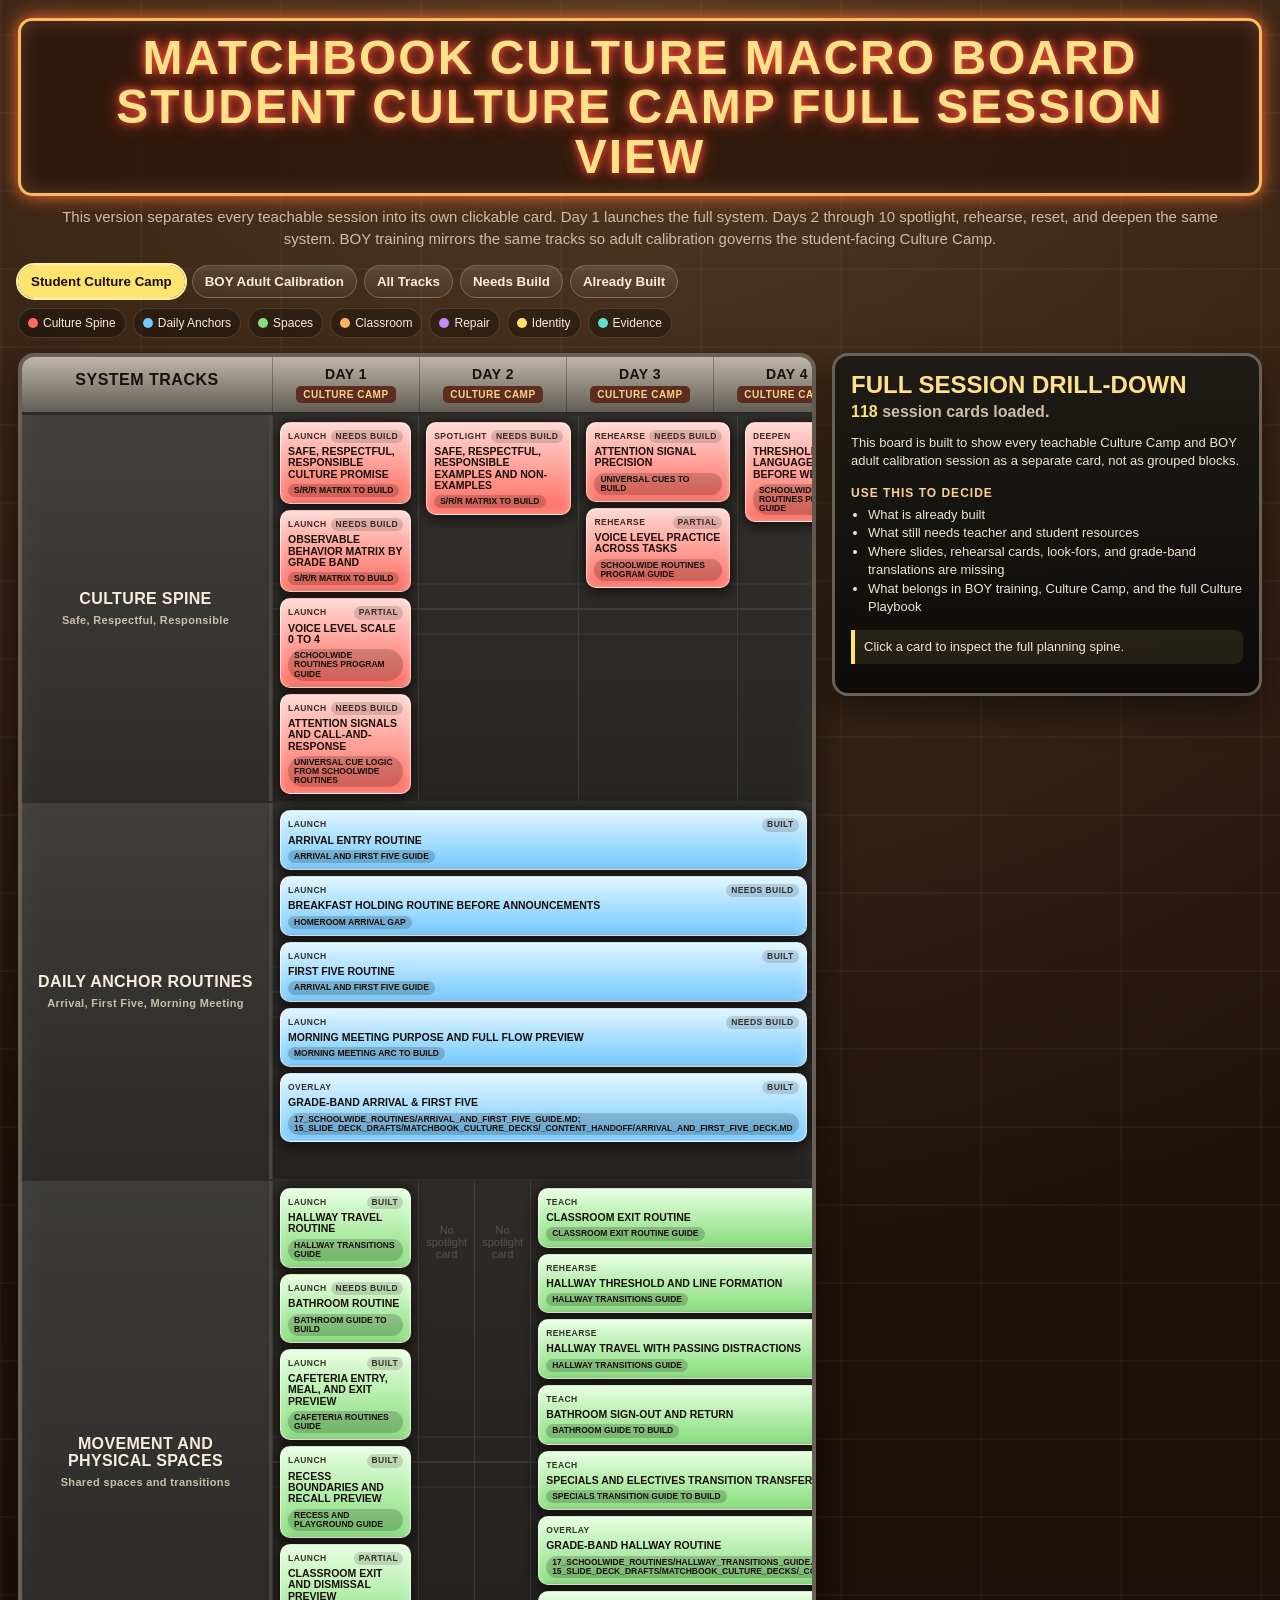
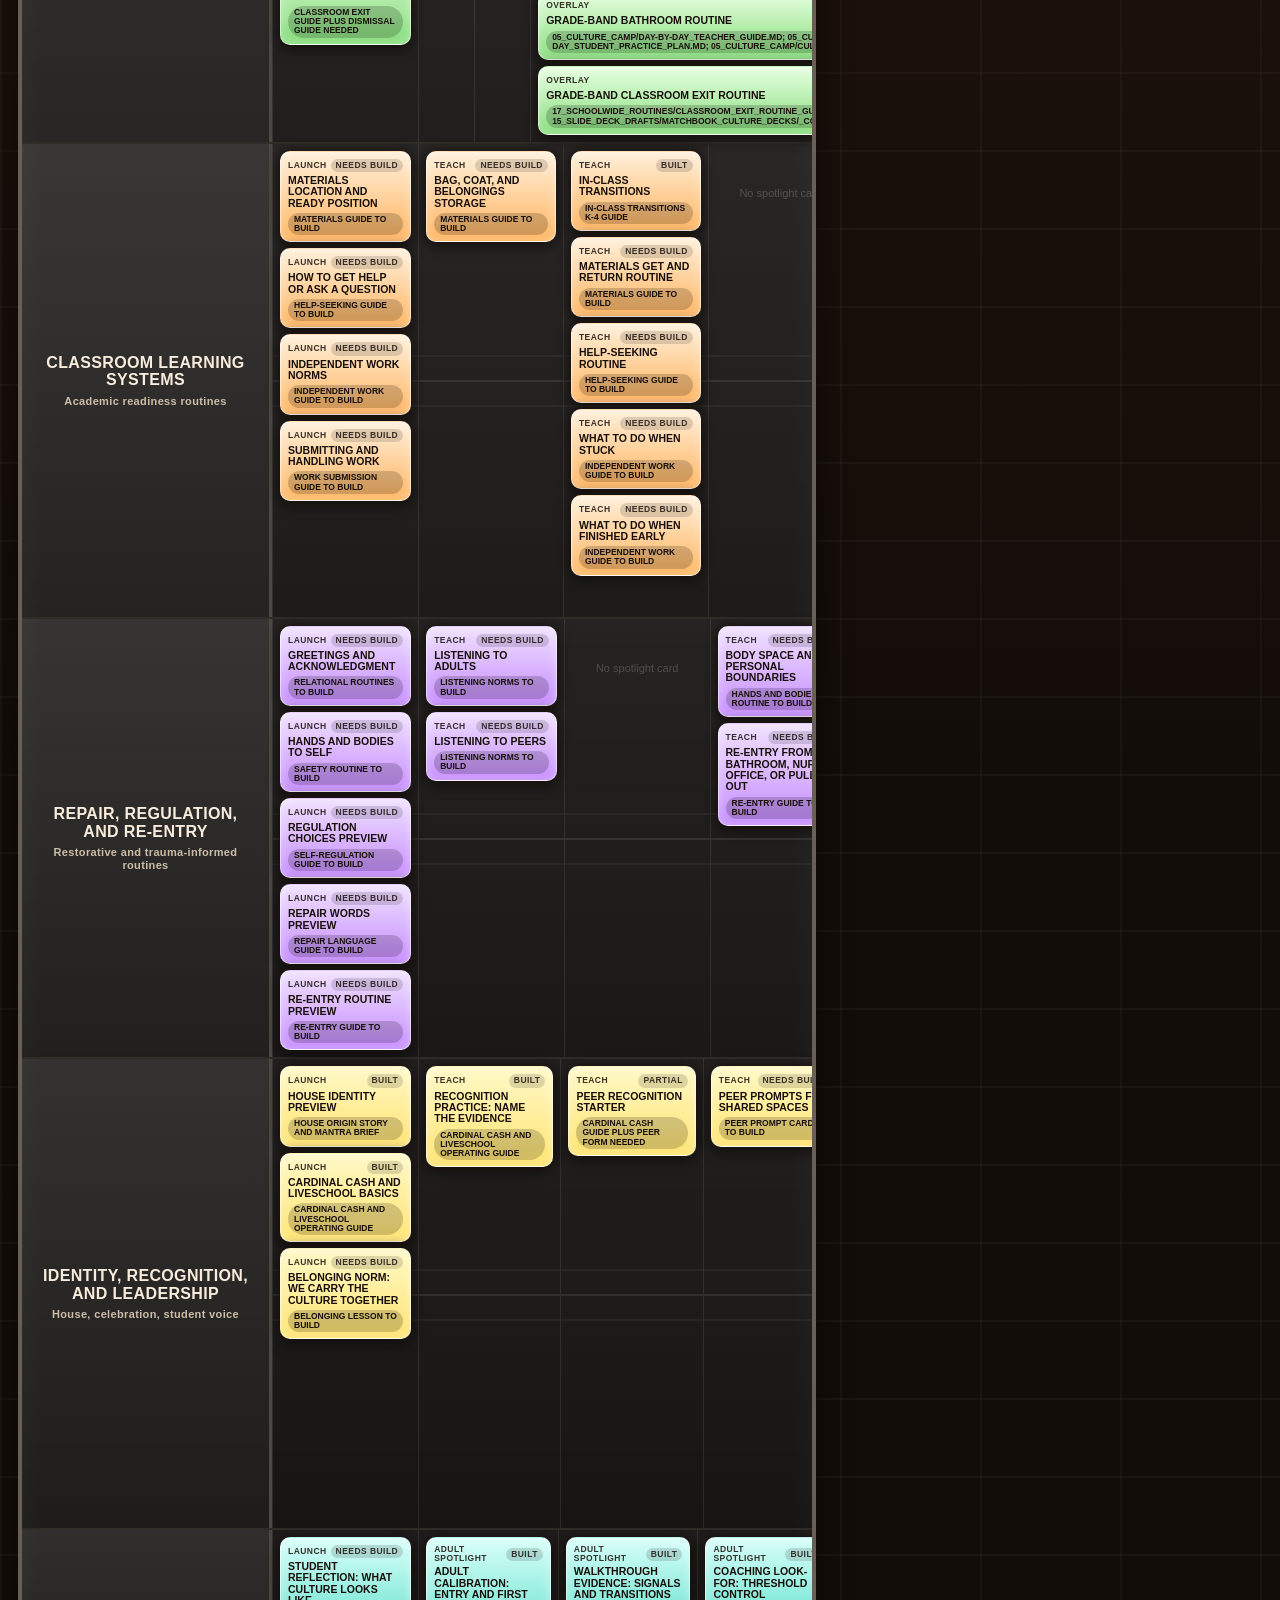
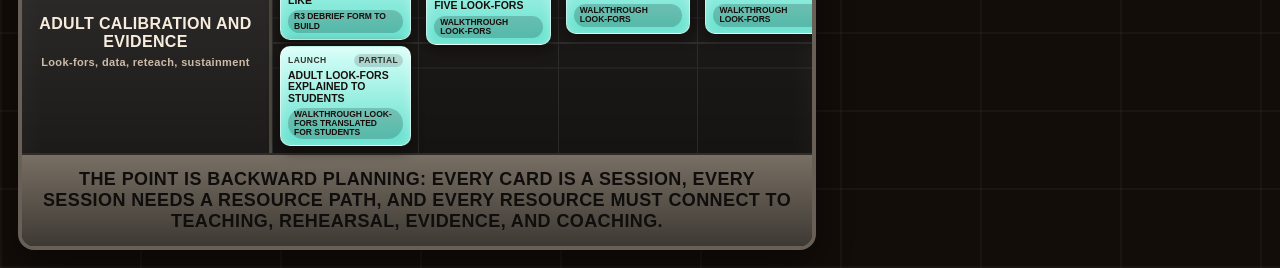
==== commit 412d6143: "Sync culture tracker evidence audit" ====
--- a/live_tracker.html
+++ b/live_tracker.html
@@ -31,7 +31,7 @@
 <section class="topbar"><div class="controls"><button class="btn active" data-view="student">Student Culture Camp</button><button class="btn" data-view="boy">BOY Adult Calibration</button><button class="btn" data-filter="all">All Tracks</button><button class="btn" data-filter="needs">Needs Build</button><button class="btn" data-filter="built">Already Built</button></div><div class="legend"><span><i class="dot culture"></i>Culture Spine</span><span><i class="dot anchors"></i>Daily Anchors</span><span><i class="dot spaces"></i>Spaces</span><span><i class="dot classroom"></i>Classroom</span><span><i class="dot repair"></i>Repair</span><span><i class="dot identity"></i>Identity</span><span><i class="dot evidence"></i>Evidence</span></div></section>
 <main class="layout"><section class="boardwrap"><div class="board" id="board"></div><div class="footer">The point is backward planning: every card is a session, every session needs a resource path, and every resource must connect to teaching, rehearsal, evidence, and coaching.</div></section><aside class="panel" id="panel"><h2>Full Session Drill-Down</h2><div class="pmeta"><span class="counter" id="count"></span> session cards loaded.</div><p>This board is built to show every teachable Culture Camp and BOY adult calibration session as a separate card, not as grouped blocks.</p><h3>Use this to decide</h3><ul><li>What is already built</li><li>What still needs teacher and student resources</li><li>Where slides, rehearsal cards, look-fors, and grade-band translations are missing</li><li>What belongs in BOY training, Culture Camp, and the full Culture Playbook</li></ul><p class="measure">Click a card to inspect the full planning spine.</p></aside></main>
 </div>
-<script id="data" type="application/json">{"tracks":[["culture","Culture Spine","Safe, Respectful, Responsible"],["anchors","Daily Anchor Routines","Arrival, First Five, Morning Meeting"],["spaces","Movement and Physical Spaces","Shared spaces and transitions"],["classroom","Classroom Learning Systems","Academic readiness routines"],["repair","Repair, Regulation, and Re-entry","Restorative and trauma-informed routines"],["identity","Identity, Recognition, and Leadership","House, celebration, student voice"],["evidence","Adult Calibration and Evidence","Look-fors, data, reteach, sustainment"]],"cards":[{"id":"s_1","view":"student","col":"Day 1","track":"culture","title":"Safe, Respectful, Responsible Culture Promise","dosage":"Launch","source":"S/R/R Matrix to build","status":"Needs build","teaches":"This session teaches safe, respectful, responsible culture promise as an explicit part of the Matchbook culture operating system.","why":"It matters because students cannot be expected to live culture spine without being taught the specific behaviors, language, and routines that make the system visible.","srr":"Defines the visible behaviors for Safe, Respectful, and Responsible so values become observable and teachable.","adult":"Model the routine, name the expectation, practice the steps, recognize visible evidence, and reteach the smallest broken part before moving to consequence language.","student":"Students name what the routine requires, practice the steps, respond to the cue, and show evidence of Safe, Respectful, and Responsible behavior.","grade":{"K-2":"Use concrete language, visuals, gestures, and repeated practice.","3-5":"Use examples, non-examples, peer practice, and student explanation.","6-8":"Use rationale, dignity, autonomy, and student leadership in execution."},"resources":{"Source status":"Needs build","Teacher-facing guide":"Need","Student-facing lesson":"Need","Slide sequence":"Need","Rehearsal card":"Need","Coaching look-for":"Need","Grade-band translation":"Need","Culture Playbook placement":"Yes"},"resourceNeeded":"Teacher guide, student mini-lesson, slide sequence, rehearsal card, coaching look-for, and grade-band translation as applicable.","rehearsal":"Model it once, practice it once, stop at the first predictable slip, rebuild that exact move, then run it again cleanly.","recognition":"Recognize named behavior tied to Safe, Respectful, or Responsible. Do not reward vague compliance.","reteach":"Reteach the routine before assuming defiance. Keep the reteach narrow, visible, and immediate.","coach":"Look for adult clarity, student independence, low adult narration, and evidence that the routine can survive a predictable distraction.","r3":{"Reflection":"What do I notice about how this routine is working in real time?","Resistance":"What might get in the way for adults or students during implementation?","Revelation":"What next move will help the routine become more consistent tomorrow?"}},{"id":"s_2","view":"student","col":"Day 1","track":"culture","title":"Observable Behavior Matrix by Grade Band","dosage":"Launch","source":"S/R/R Matrix to build","status":"Needs build","teaches":"This session teaches observable behavior matrix by grade band as an explicit part of the Matchbook culture operating system.","why":"It matters because students cannot be expected to live culture spine without being taught the specific behaviors, language, and routines that make the system visible.","srr":"Defines the visible behaviors for Safe, Respectful, and Responsible so values become observable and teachable.","adult":"Model the routine, name the expectation, practice the steps, recognize visible evidence, and reteach the smallest broken part before moving to consequence language.","student":"Students name what the routine requires, practice the steps, respond to the cue, and show evidence of Safe, Respectful, and Responsible behavior.","grade":{"K-2":"Use concrete language, visuals, gestures, and repeated practice.","3-5":"Use examples, non-examples, peer practice, and student explanation.","6-8":"Use rationale, dignity, autonomy, and student leadership in execution."},"resources":{"Source status":"Needs build","Teacher-facing guide":"Need","Student-facing lesson":"Need","Slide sequence":"Need","Rehearsal card":"Need","Coaching look-for":"Need","Grade-band translation":"Need","Culture Playbook placement":"Yes"},"resourceNeeded":"Teacher guide, student mini-lesson, slide sequence, rehearsal card, coaching look-for, and grade-band translation as applicable.","rehearsal":"Model it once, practice it once, stop at the first predictable slip, rebuild that exact move, then run it again cleanly.","recognition":"Recognize named behavior tied to Safe, Respectful, or Responsible. Do not reward vague compliance.","reteach":"Reteach the routine before assuming defiance. Keep the reteach narrow, visible, and immediate.","coach":"Look for adult clarity, student independence, low adult narration, and evidence that the routine can survive a predictable distraction.","r3":{"Reflection":"What do I notice about how this routine is working in real time?","Resistance":"What might get in the way for adults or students during implementation?","Revelation":"What next move will help the routine become more consistent tomorrow?"}},{"id":"s_3","view":"student","col":"Day 1","track":"culture","title":"Voice Level Scale 0 to 4","dosage":"Launch","source":"Schoolwide Routines Program Guide","status":"Partial","teaches":"This session teaches voice level scale 0 to 4 as an explicit part of the Matchbook culture operating system.","why":"It matters because students cannot be expected to live culture spine without being taught the specific behaviors, language, and routines that make the system visible.","srr":"Defines the visible behaviors for Safe, Respectful, and Responsible so values become observable and teachable.","adult":"Model the routine, name the expectation, practice the steps, recognize visible evidence, and reteach the smallest broken part before moving to consequence language.","student":"Students name what the routine requires, practice the steps, respond to the cue, and show evidence of Safe, Respectful, and Responsible behavior.","grade":{"K-2":"Use concrete language, visuals, gestures, and repeated practice.","3-5":"Use examples, non-examples, peer practice, and student explanation.","6-8":"Use rationale, dignity, autonomy, and student leadership in execution."},"resources":{"Source status":"Partial","Teacher-facing guide":"Partial","Student-facing lesson":"Need","Slide sequence":"Need","Rehearsal card":"Need","Coaching look-for":"Need","Grade-band translation":"Need","Culture Playbook placement":"Yes"},"resourceNeeded":"Teacher guide, student mini-lesson, slide sequence, rehearsal card, coaching look-for, and grade-band translation as applicable.","rehearsal":"Model it once, practice it once, stop at the first predictable slip, rebuild that exact move, then run it again cleanly.","recognition":"Recognize named behavior tied to Safe, Respectful, or Responsible. Do not reward vague compliance.","reteach":"Reteach the routine before assuming defiance. Keep the reteach narrow, visible, and immediate.","coach":"Look for adult clarity, student independence, low adult narration, and evidence that the routine can survive a predictable distraction.","r3":{"Reflection":"What do I notice about how this routine is working in real time?","Resistance":"What might get in the way for adults or students during implementation?","Revelation":"What next move will help the routine become more consistent tomorrow?"}},{"id":"s_4","view":"student","col":"Day 1","track":"culture","title":"Attention Signals and Call-and-Response","dosage":"Launch","source":"Universal cue logic from Schoolwide Routines","status":"Needs build","teaches":"This session teaches attention signals and call-and-response as an explicit part of the Matchbook culture operating system.","why":"It matters because students cannot be expected to live culture spine without being taught the specific behaviors, language, and routines that make the system visible.","srr":"Defines the visible behaviors for Safe, Respectful, and Responsible so values become observable and teachable.","adult":"Model the routine, name the expectation, practice the steps, recognize visible evidence, and reteach the smallest broken part before moving to consequence language.","student":"Students name what the routine requires, practice the steps, respond to the cue, and show evidence of Safe, Respectful, and Responsible behavior.","grade":{"K-2":"Use concrete language, visuals, gestures, and repeated practice.","3-5":"Use examples, non-examples, peer practice, and student explanation.","6-8":"Use rationale, dignity, autonomy, and student leadership in execution."},"resources":{"Source status":"Needs build","Teacher-facing guide":"Need","Student-facing lesson":"Need","Slide sequence":"Need","Rehearsal card":"Need","Coaching look-for":"Need","Grade-band translation":"Need","Culture Playbook placement":"Yes"},"resourceNeeded":"Teacher guide, student mini-lesson, slide sequence, rehearsal card, coaching look-for, and grade-band translation as applicable.","rehearsal":"Model it once, practice it once, stop at the first predictable slip, rebuild that exact move, then run it again cleanly.","recognition":"Recognize named behavior tied to Safe, Respectful, or Responsible. Do not reward vague compliance.","reteach":"Reteach the routine before assuming defiance. Keep the reteach narrow, visible, and immediate.","coach":"Look for adult clarity, student independence, low adult narration, and evidence that the routine can survive a predictable distraction.","r3":{"Reflection":"What do I notice about how this routine is working in real time?","Resistance":"What might get in the way for adults or students during implementation?","Revelation":"What next move will help the routine become more consistent tomorrow?"}},{"id":"s_5","view":"student","col":"Day 1","track":"anchors","title":"Arrival Entry Routine","dosage":"Launch","source":"Arrival and First Five Guide","status":"Built","teaches":"This session teaches arrival entry routine as an explicit part of the Matchbook culture operating system.","why":"It matters because students cannot be expected to live daily anchor routines without being taught the specific behaviors, language, and routines that make the system visible.","srr":"Builds calm, relational, responsible entry into learning while protecting student dignity and readiness.","adult":"Model the routine, name the expectation, practice the steps, recognize visible evidence, and reteach the smallest broken part before moving to consequence language.","student":"Students name what the routine requires, practice the steps, respond to the cue, and show evidence of Safe, Respectful, and Responsible behavior.","grade":{"K-2":"Use concrete language, visuals, gestures, and repeated practice.","3-5":"Use examples, non-examples, peer practice, and student explanation.","6-8":"Use rationale, dignity, autonomy, and student leadership in execution."},"resources":{"Source status":"Built","Teacher-facing guide":"Built","Student-facing lesson":"Need","Slide sequence":"Need","Rehearsal card":"Need","Coaching look-for":"Built","Grade-band translation":"Partial","Culture Playbook placement":"Yes"},"resourceNeeded":"Teacher guide, student mini-lesson, slide sequence, rehearsal card, coaching look-for, and grade-band translation as applicable.","rehearsal":"Model it once, practice it once, stop at the first predictable slip, rebuild that exact move, then run it again cleanly.","recognition":"Recognize named behavior tied to Safe, Respectful, or Responsible. Do not reward vague compliance.","reteach":"Reteach the routine before assuming defiance. Keep the reteach narrow, visible, and immediate.","coach":"Look for adult clarity, student independence, low adult narration, and evidence that the routine can survive a predictable distraction.","r3":{"Reflection":"What do I notice about how this routine is working in real time?","Resistance":"What might get in the way for adults or students during implementation?","Revelation":"What next move will help the routine become more consistent tomorrow?"}},{"id":"s_6","view":"student","col":"Day 1","track":"anchors","title":"Breakfast Holding Routine Before Announcements","dosage":"Launch","source":"Homeroom arrival gap","status":"Needs build","teaches":"This session teaches breakfast holding routine before announcements as an explicit part of the Matchbook culture operating system.","why":"It matters because students cannot be expected to live daily anchor routines without being taught the specific behaviors, language, and routines that make the system visible.","srr":"Builds calm, relational, responsible entry into learning while protecting student dignity and readiness.","adult":"Model the routine, name the expectation, practice the steps, recognize visible evidence, and reteach the smallest broken part before moving to consequence language.","student":"Students name what the routine requires, practice the steps, respond to the cue, and show evidence of Safe, Respectful, and Responsible behavior.","grade":{"K-2":"Use visuals, adult-coached words, short reset choices, and immediate return practice.","3-5":"Use sentence stems, role-play, peer repair language, and guided reflection.","6-8":"Use dignity-centered language, private correction, student-owned repair, and independent return expectations."},"resources":{"Source status":"Needs build","Teacher-facing guide":"Need","Student-facing lesson":"Need","Slide sequence":"Need","Rehearsal card":"Need","Coaching look-for":"Need","Grade-band translation":"Need","Culture Playbook placement":"Yes"},"resourceNeeded":"Teacher guide, student mini-lesson, slide sequence, rehearsal card, coaching look-for, and grade-band translation as applicable.","rehearsal":"Model it once, practice it once, stop at the first predictable slip, rebuild that exact move, then run it again cleanly.","recognition":"Recognize named behavior tied to Safe, Respectful, or Responsible. Do not reward vague compliance.","reteach":"Reteach the routine before assuming defiance. Keep the reteach narrow, visible, and immediate.","coach":"Look for adult clarity, student independence, low adult narration, and evidence that the routine can survive a predictable distraction.","r3":{"Reflection":"What do I notice about how this routine is working in real time?","Resistance":"What might get in the way for adults or students during implementation?","Revelation":"What next move will help the routine become more consistent tomorrow?"}},{"id":"s_7","view":"student","col":"Day 1","track":"anchors","title":"First Five Routine","dosage":"Launch","source":"Arrival and First Five Guide","status":"Built","teaches":"This session teaches first five routine as an explicit part of the Matchbook culture operating system.","why":"It matters because students cannot be expected to live daily anchor routines without being taught the specific behaviors, language, and routines that make the system visible.","srr":"Builds calm, relational, responsible entry into learning while protecting student dignity and readiness.","adult":"Model the routine, name the expectation, practice the steps, recognize visible evidence, and reteach the smallest broken part before moving to consequence language.","student":"Students name what the routine requires, practice the steps, respond to the cue, and show evidence of Safe, Respectful, and Responsible behavior.","grade":{"K-2":"Use concrete language, visuals, gestures, and repeated practice.","3-5":"Use examples, non-examples, peer practice, and student explanation.","6-8":"Use rationale, dignity, autonomy, and student leadership in execution."},"resources":{"Source status":"Built","Teacher-facing guide":"Built","Student-facing lesson":"Need","Slide sequence":"Need","Rehearsal card":"Need","Coaching look-for":"Built","Grade-band translation":"Partial","Culture Playbook placement":"Yes"},"resourceNeeded":"Teacher guide, student mini-lesson, slide sequence, rehearsal card, coaching look-for, and grade-band translation as applicable.","rehearsal":"Model it once, practice it once, stop at the first predictable slip, rebuild that exact move, then run it again cleanly.","recognition":"Recognize named behavior tied to Safe, Respectful, or Responsible. Do not reward vague compliance.","reteach":"Reteach the routine before assuming defiance. Keep the reteach narrow, visible, and immediate.","coach":"Look for adult clarity, student independence, low adult narration, and evidence that the routine can survive a predictable distraction.","r3":{"Reflection":"What do I notice about how this routine is working in real time?","Resistance":"What might get in the way for adults or students during implementation?","Revelation":"What next move will help the routine become more consistent tomorrow?"}},{"id":"s_8","view":"student","col":"Day 1","track":"anchors","title":"Morning Meeting Purpose and Full Flow Preview","dosage":"Launch","source":"Morning Meeting arc to build","status":"Needs build","teaches":"This session teaches morning meeting purpose and full flow preview as an explicit part of the Matchbook culture operating system.","why":"It matters because students cannot be expected to live daily anchor routines without being taught the specific behaviors, language, and routines that make the system visible.","srr":"Builds calm, relational, responsible entry into learning while protecting student dignity and readiness.","adult":"Model the routine, name the expectation, practice the steps, recognize visible evidence, and reteach the smallest broken part before moving to consequence language.","student":"Students name what the routine requires, practice the steps, respond to the cue, and show evidence of Safe, Respectful, and Responsible behavior.","grade":{"K-2":"Use concrete language, visuals, gestures, and repeated practice.","3-5":"Use examples, non-examples, peer practice, and student explanation.","6-8":"Use rationale, dignity, autonomy, and student leadership in execution."},"resources":{"Source status":"Needs build","Teacher-facing guide":"Need","Student-facing lesson":"Need","Slide sequence":"Need","Rehearsal card":"Need","Coaching look-for":"Need","Grade-band translation":"Need","Culture Playbook placement":"Yes"},"resourceNeeded":"Teacher guide, student mini-lesson, slide sequence, rehearsal card, coaching look-for, and grade-band translation as applicable.","rehearsal":"Model it once, practice it once, stop at the first predictable slip, rebuild that exact move, then run it again cleanly.","recognition":"Recognize named behavior tied to Safe, Respectful, or Responsible. Do not reward vague compliance.","reteach":"Reteach the routine before assuming defiance. Keep the reteach narrow, visible, and immediate.","coach":"Look for adult clarity, student independence, low adult narration, and evidence that the routine can survive a predictable distraction.","r3":{"Reflection":"What do I notice about how this routine is working in real time?","Resistance":"What might get in the way for adults or students during implementation?","Revelation":"What next move will help the routine become more consistent tomorrow?"}},{"id":"s_9","view":"student","col":"Day 1","track":"spaces","title":"Hallway Travel Routine","dosage":"Launch","source":"Hallway Transitions Guide","status":"Built","teaches":"This session teaches hallway travel routine as an explicit part of the Matchbook culture operating system.","why":"It matters because students cannot be expected to live movement and physical spaces without being taught the specific behaviors, language, and routines that make the system visible.","srr":"Protects physical safety, respectful movement, and responsible use of shared space.","adult":"Model the routine, name the expectation, practice the steps, recognize visible evidence, and reteach the smallest broken part before moving to consequence language.","student":"Students name what the routine requires, practice the steps, respond to the cue, and show evidence of Safe, Respectful, and Responsible behavior.","grade":{"K-2":"Heavy modeling, visuals, short routes, repeated practice, and adult narration during release.","3-5":"Clear route, cue, and student-owned steps with lighter adult narration.","6-8":"Rationale, self-management, passing-period readiness, and adult presence without overdirection."},"resources":{"Source status":"Built","Teacher-facing guide":"Built","Student-facing lesson":"Need","Slide sequence":"Need","Rehearsal card":"Need","Coaching look-for":"Built","Grade-band translation":"Partial","Culture Playbook placement":"Yes"},"resourceNeeded":"Teacher guide, student mini-lesson, slide sequence, rehearsal card, coaching look-for, and grade-band translation as applicable.","rehearsal":"Model it once, practice it once, stop at the first predictable slip, rebuild that exact move, then run it again cleanly.","recognition":"Recognize named behavior tied to Safe, Respectful, or Responsible. Do not reward vague compliance.","reteach":"Reteach the routine before assuming defiance. Keep the reteach narrow, visible, and immediate.","coach":"Look for adult clarity, student independence, low adult narration, and evidence that the routine can survive a predictable distraction.","r3":{"Reflection":"What do I notice about how this routine is working in real time?","Resistance":"What might get in the way for adults or students during implementation?","Revelation":"What next move will help the routine become more consistent tomorrow?"}},{"id":"s_10","view":"student","col":"Day 1","track":"spaces","title":"Bathroom Routine","dosage":"Launch","source":"Bathroom guide to build","status":"Needs build","teaches":"This session teaches bathroom routine as an explicit part of the Matchbook culture operating system.","why":"It matters because students cannot be expected to live movement and physical spaces without being taught the specific behaviors, language, and routines that make the system visible.","srr":"Protects physical safety, respectful movement, and responsible use of shared space.","adult":"Model the routine, name the expectation, practice the steps, recognize visible evidence, and reteach the smallest broken part before moving to consequence language.","student":"Students name what the routine requires, practice the steps, respond to the cue, and show evidence of Safe, Respectful, and Responsible behavior.","grade":{"K-2":"Heavy modeling, visuals, short routes, repeated practice, and adult narration during release.","3-5":"Clear route, cue, and student-owned steps with lighter adult narration.","6-8":"Rationale, self-management, passing-period readiness, and adult presence without overdirection."},"resources":{"Source status":"Needs build","Teacher-facing guide":"Need","Student-facing lesson":"Need","Slide sequence":"Need","Rehearsal card":"Need","Coaching look-for":"Need","Grade-band translation":"Need","Culture Playbook placement":"Yes"},"resourceNeeded":"Teacher guide, student mini-lesson, slide sequence, rehearsal card, coaching look-for, and grade-band translation as applicable.","rehearsal":"Model it once, practice it once, stop at the first predictable slip, rebuild that exact move, then run it again cleanly.","recognition":"Recognize named behavior tied to Safe, Respectful, or Responsible. Do not reward vague compliance.","reteach":"Reteach the routine before assuming defiance. Keep the reteach narrow, visible, and immediate.","coach":"Look for adult clarity, student independence, low adult narration, and evidence that the routine can survive a predictable distraction.","r3":{"Reflection":"What do I notice about how this routine is working in real time?","Resistance":"What might get in the way for adults or students during implementation?","Revelation":"What next move will help the routine become more consistent tomorrow?"}},{"id":"s_11","view":"student","col":"Day 1","track":"spaces","title":"Cafeteria Entry, Meal, and Exit Preview","dosage":"Launch","source":"Cafeteria Routines Guide","status":"Built","teaches":"This session teaches cafeteria entry, meal, and exit preview as an explicit part of the Matchbook culture operating system.","why":"It matters because students cannot be expected to live movement and physical spaces without being taught the specific behaviors, language, and routines that make the system visible.","srr":"Protects physical safety, respectful movement, and responsible use of shared space.","adult":"Model the routine, name the expectation, practice the steps, recognize visible evidence, and reteach the smallest broken part before moving to consequence language.","student":"Students name what the routine requires, practice the steps, respond to the cue, and show evidence of Safe, Respectful, and Responsible behavior.","grade":{"K-2":"Heavy modeling, visuals, short routes, repeated practice, and adult narration during release.","3-5":"Clear route, cue, and student-owned steps with lighter adult narration.","6-8":"Rationale, self-management, passing-period readiness, and adult presence without overdirection."},"resources":{"Source status":"Built","Teacher-facing guide":"Built","Student-facing lesson":"Need","Slide sequence":"Need","Rehearsal card":"Need","Coaching look-for":"Built","Grade-band translation":"Partial","Culture Playbook placement":"Yes"},"resourceNeeded":"Teacher guide, student mini-lesson, slide sequence, rehearsal card, coaching look-for, and grade-band translation as applicable.","rehearsal":"Model it once, practice it once, stop at the first predictable slip, rebuild that exact move, then run it again cleanly.","recognition":"Recognize named behavior tied to Safe, Respectful, or Responsible. Do not reward vague compliance.","reteach":"Reteach the routine before assuming defiance. Keep the reteach narrow, visible, and immediate.","coach":"Look for adult clarity, student independence, low adult narration, and evidence that the routine can survive a predictable distraction.","r3":{"Reflection":"What do I notice about how this routine is working in real time?","Resistance":"What might get in the way for adults or students during implementation?","Revelation":"What next move will help the routine become more consistent tomorrow?"}},{"id":"s_12","view":"student","col":"Day 1","track":"spaces","title":"Recess Boundaries and Recall Preview","dosage":"Launch","source":"Recess and Playground Guide","status":"Built","teaches":"This session teaches recess boundaries and recall preview as an explicit part of the Matchbook culture operating system.","why":"It matters because students cannot be expected to live movement and physical spaces without being taught the specific behaviors, language, and routines that make the system visible.","srr":"Protects physical safety, respectful movement, and responsible use of shared space.","adult":"Model the routine, name the expectation, practice the steps, recognize visible evidence, and reteach the smallest broken part before moving to consequence language.","student":"Students name what the routine requires, practice the steps, respond to the cue, and show evidence of Safe, Respectful, and Responsible behavior.","grade":{"K-2":"Heavy modeling, visuals, short routes, repeated practice, and adult narration during release.","3-5":"Clear route, cue, and student-owned steps with lighter adult narration.","6-8":"Rationale, self-management, passing-period readiness, and adult presence without overdirection."},"resources":{"Source status":"Built","Teacher-facing guide":"Built","Student-facing lesson":"Need","Slide sequence":"Need","Rehearsal card":"Need","Coaching look-for":"Built","Grade-band translation":"Partial","Culture Playbook placement":"Yes"},"resourceNeeded":"Teacher guide, student mini-lesson, slide sequence, rehearsal card, coaching look-for, and grade-band translation as applicable.","rehearsal":"Model it once, practice it once, stop at the first predictable slip, rebuild that exact move, then run it again cleanly.","recognition":"Recognize named behavior tied to Safe, Respectful, or Responsible. Do not reward vague compliance.","reteach":"Reteach the routine before assuming defiance. Keep the reteach narrow, visible, and immediate.","coach":"Look for adult clarity, student independence, low adult narration, and evidence that the routine can survive a predictable distraction.","r3":{"Reflection":"What do I notice about how this routine is working in real time?","Resistance":"What might get in the way for adults or students during implementation?","Revelation":"What next move will help the routine become more consistent tomorrow?"}},{"id":"s_13","view":"student","col":"Day 1","track":"spaces","title":"Classroom Exit and Dismissal Preview","dosage":"Launch","source":"Classroom Exit Guide plus Dismissal Guide needed","status":"Partial","teaches":"This session teaches classroom exit and dismissal preview as an explicit part of the Matchbook culture operating system.","why":"It matters because students cannot be expected to live movement and physical spaces without being taught the specific behaviors, language, and routines that make the system visible.","srr":"Protects physical safety, respectful movement, and responsible use of shared space.","adult":"Model the routine, name the expectation, practice the steps, recognize visible evidence, and reteach the smallest broken part before moving to consequence language.","student":"Students name what the routine requires, practice the steps, respond to the cue, and show evidence of Safe, Respectful, and Responsible behavior.","grade":{"K-2":"Heavy modeling, visuals, short routes, repeated practice, and adult narration during release.","3-5":"Clear route, cue, and student-owned steps with lighter adult narration.","6-8":"Rationale, self-management, passing-period readiness, and adult presence without overdirection."},"resources":{"Source status":"Partial","Teacher-facing guide":"Partial","Student-facing lesson":"Need","Slide sequence":"Need","Rehearsal card":"Need","Coaching look-for":"Need","Grade-band translation":"Need","Culture Playbook placement":"Yes"},"resourceNeeded":"Teacher guide, student mini-lesson, slide sequence, rehearsal card, coaching look-for, and grade-band translation as applicable.","rehearsal":"Model it once, practice it once, stop at the first predictable slip, rebuild that exact move, then run it again cleanly.","recognition":"Recognize named behavior tied to Safe, Respectful, or Responsible. Do not reward vague compliance.","reteach":"Reteach the routine before assuming defiance. Keep the reteach narrow, visible, and immediate.","coach":"Look for adult clarity, student independence, low adult narration, and evidence that the routine can survive a predictable distraction.","r3":{"Reflection":"What do I notice about how this routine is working in real time?","Resistance":"What might get in the way for adults or students during implementation?","Revelation":"What next move will help the routine become more consistent tomorrow?"}},{"id":"s_14","view":"student","col":"Day 1","track":"classroom","title":"Materials Location and Ready Position","dosage":"Launch","source":"Materials guide to build","status":"Needs build","teaches":"This session teaches materials location and ready position as an explicit part of the Matchbook culture operating system.","why":"It matters because students cannot be expected to live classroom learning systems without being taught the specific behaviors, language, and routines that make the system visible.","srr":"Makes responsible learning behaviors visible through routines students can repeat without heavy adult narration.","adult":"Model the routine, name the expectation, practice the steps, recognize visible evidence, and reteach the smallest broken part before moving to consequence language.","student":"Students name what the routine requires, practice the steps, respond to the cue, and show evidence of Safe, Respectful, and Responsible behavior.","grade":{"K-2":"Concrete steps, icons, teacher modeling, and short practice loops.","3-5":"Checklists, examples and non-examples, partner practice, and self-monitoring.","6-8":"Autonomy, rationale, accountability systems, and student responsibility for materials, work, and collaboration."},"resources":{"Source status":"Needs build","Teacher-facing guide":"Need","Student-facing lesson":"Need","Slide sequence":"Need","Rehearsal card":"Need","Coaching look-for":"Need","Grade-band translation":"Need","Culture Playbook placement":"Yes"},"resourceNeeded":"Teacher guide, student mini-lesson, slide sequence, rehearsal card, coaching look-for, and grade-band translation as applicable.","rehearsal":"Model it once, practice it once, stop at the first predictable slip, rebuild that exact move, then run it again cleanly.","recognition":"Recognize named behavior tied to Safe, Respectful, or Responsible. Do not reward vague compliance.","reteach":"Reteach the routine before assuming defiance. Keep the reteach narrow, visible, and immediate.","coach":"Look for adult clarity, student independence, low adult narration, and evidence that the routine can survive a predictable distraction.","r3":{"Reflection":"What do I notice about how this routine is working in real time?","Resistance":"What might get in the way for adults or students during implementation?","Revelation":"What next move will help the routine become more consistent tomorrow?"}},{"id":"s_15","view":"student","col":"Day 1","track":"classroom","title":"How to Get Help or Ask a Question","dosage":"Launch","source":"Help-seeking guide to build","status":"Needs build","teaches":"This session teaches how to get help or ask a question as an explicit part of the Matchbook culture operating system.","why":"It matters because students cannot be expected to live classroom learning systems without being taught the specific behaviors, language, and routines that make the system visible.","srr":"Makes responsible learning behaviors visible through routines students can repeat without heavy adult narration.","adult":"Model the routine, name the expectation, practice the steps, recognize visible evidence, and reteach the smallest broken part before moving to consequence language.","student":"Students name what the routine requires, practice the steps, respond to the cue, and show evidence of Safe, Respectful, and Responsible behavior.","grade":{"K-2":"Concrete steps, icons, teacher modeling, and short practice loops.","3-5":"Checklists, examples and non-examples, partner practice, and self-monitoring.","6-8":"Autonomy, rationale, accountability systems, and student responsibility for materials, work, and collaboration."},"resources":{"Source status":"Needs build","Teacher-facing guide":"Need","Student-facing lesson":"Need","Slide sequence":"Need","Rehearsal card":"Need","Coaching look-for":"Need","Grade-band translation":"Need","Culture Playbook placement":"Yes"},"resourceNeeded":"Teacher guide, student mini-lesson, slide sequence, rehearsal card, coaching look-for, and grade-band translation as applicable.","rehearsal":"Model it once, practice it once, stop at the first predictable slip, rebuild that exact move, then run it again cleanly.","recognition":"Recognize named behavior tied to Safe, Respectful, or Responsible. Do not reward vague compliance.","reteach":"Reteach the routine before assuming defiance. Keep the reteach narrow, visible, and immediate.","coach":"Look for adult clarity, student independence, low adult narration, and evidence that the routine can survive a predictable distraction.","r3":{"Reflection":"What do I notice about how this routine is working in real time?","Resistance":"What might get in the way for adults or students during implementation?","Revelation":"What next move will help the routine become more consistent tomorrow?"}},{"id":"s_16","view":"student","col":"Day 1","track":"classroom","title":"Independent Work Norms","dosage":"Launch","source":"Independent work guide to build","status":"Needs build","teaches":"This session teaches independent work norms as an explicit part of the Matchbook culture operating system.","why":"It matters because students cannot be expected to live classroom learning systems without being taught the specific behaviors, language, and routines that make the system visible.","srr":"Makes responsible learning behaviors visible through routines students can repeat without heavy adult narration.","adult":"Model the routine, name the expectation, practice the steps, recognize visible evidence, and reteach the smallest broken part before moving to consequence language.","student":"Students name what the routine requires, practice the steps, respond to the cue, and show evidence of Safe, Respectful, and Responsible behavior.","grade":{"K-2":"Concrete steps, icons, teacher modeling, and short practice loops.","3-5":"Checklists, examples and non-examples, partner practice, and self-monitoring.","6-8":"Autonomy, rationale, accountability systems, and student responsibility for materials, work, and collaboration."},"resources":{"Source status":"Needs build","Teacher-facing guide":"Need","Student-facing lesson":"Need","Slide sequence":"Need","Rehearsal card":"Need","Coaching look-for":"Need","Grade-band translation":"Need","Culture Playbook placement":"Yes"},"resourceNeeded":"Teacher guide, student mini-lesson, slide sequence, rehearsal card, coaching look-for, and grade-band translation as applicable.","rehearsal":"Model it once, practice it once, stop at the first predictable slip, rebuild that exact move, then run it again cleanly.","recognition":"Recognize named behavior tied to Safe, Respectful, or Responsible. Do not reward vague compliance.","reteach":"Reteach the routine before assuming defiance. Keep the reteach narrow, visible, and immediate.","coach":"Look for adult clarity, student independence, low adult narration, and evidence that the routine can survive a predictable distraction.","r3":{"Reflection":"What do I notice about how this routine is working in real time?","Resistance":"What might get in the way for adults or students during implementation?","Revelation":"What next move will help the routine become more consistent tomorrow?"}},{"id":"s_17","view":"student","col":"Day 1","track":"classroom","title":"Submitting and Handling Work","dosage":"Launch","source":"Work submission guide to build","status":"Needs build","teaches":"This session teaches submitting and handling work as an explicit part of the Matchbook culture operating system.","why":"It matters because students cannot be expected to live classroom learning systems without being taught the specific behaviors, language, and routines that make the system visible.","srr":"Makes responsible learning behaviors visible through routines students can repeat without heavy adult narration.","adult":"Model the routine, name the expectation, practice the steps, recognize visible evidence, and reteach the smallest broken part before moving to consequence language.","student":"Students name what the routine requires, practice the steps, respond to the cue, and show evidence of Safe, Respectful, and Responsible behavior.","grade":{"K-2":"Concrete steps, icons, teacher modeling, and short practice loops.","3-5":"Checklists, examples and non-examples, partner practice, and self-monitoring.","6-8":"Autonomy, rationale, accountability systems, and student responsibility for materials, work, and collaboration."},"resources":{"Source status":"Needs build","Teacher-facing guide":"Need","Student-facing lesson":"Need","Slide sequence":"Need","Rehearsal card":"Need","Coaching look-for":"Need","Grade-band translation":"Need","Culture Playbook placement":"Yes"},"resourceNeeded":"Teacher guide, student mini-lesson, slide sequence, rehearsal card, coaching look-for, and grade-band translation as applicable.","rehearsal":"Model it once, practice it once, stop at the first predictable slip, rebuild that exact move, then run it again cleanly.","recognition":"Recognize named behavior tied to Safe, Respectful, or Responsible. Do not reward vague compliance.","reteach":"Reteach the routine before assuming defiance. Keep the reteach narrow, visible, and immediate.","coach":"Look for adult clarity, student independence, low adult narration, and evidence that the routine can survive a predictable distraction.","r3":{"Reflection":"What do I notice about how this routine is working in real time?","Resistance":"What might get in the way for adults or students during implementation?","Revelation":"What next move will help the routine become more consistent tomorrow?"}},{"id":"s_18","view":"student","col":"Day 1","track":"repair","title":"Greetings and Acknowledgment","dosage":"Launch","source":"Relational routines to build","status":"Needs build","teaches":"This session teaches greetings and acknowledgment as an explicit part of the Matchbook culture operating system.","why":"It matters because students cannot be expected to live repair, regulation, and re-entry without being taught the specific behaviors, language, and routines that make the system visible.","srr":"Protects safety and respect during friction while teaching students how to regulate, repair, and return.","adult":"Model the routine, name the expectation, practice the steps, recognize visible evidence, and reteach the smallest broken part before moving to consequence language.","student":"Students name what the routine requires, practice the steps, respond to the cue, and show evidence of Safe, Respectful, and Responsible behavior.","grade":{"K-2":"Use concrete language, visuals, gestures, and repeated practice.","3-5":"Use examples, non-examples, peer practice, and student explanation.","6-8":"Use rationale, dignity, autonomy, and student leadership in execution."},"resources":{"Source status":"Needs build","Teacher-facing guide":"Need","Student-facing lesson":"Need","Slide sequence":"Need","Rehearsal card":"Need","Coaching look-for":"Need","Grade-band translation":"Need","Culture Playbook placement":"Yes"},"resourceNeeded":"Teacher guide, student mini-lesson, slide sequence, rehearsal card, coaching look-for, and grade-band translation as applicable.","rehearsal":"Model it once, practice it once, stop at the first predictable slip, rebuild that exact move, then run it again cleanly.","recognition":"Recognize named behavior tied to Safe, Respectful, or Responsible. Do not reward vague compliance.","reteach":"Reteach the routine before assuming defiance. Keep the reteach narrow, visible, and immediate.","coach":"Look for adult clarity, student independence, low adult narration, and evidence that the routine can survive a predictable distraction.","r3":{"Reflection":"What do I notice about how this routine is working in real time?","Resistance":"What might get in the way for adults or students during implementation?","Revelation":"What next move will help the routine become more consistent tomorrow?"}},{"id":"s_19","view":"student","col":"Day 1","track":"repair","title":"Hands and Bodies to Self","dosage":"Launch","source":"Safety routine to build","status":"Needs build","teaches":"This session teaches hands and bodies to self as an explicit part of the Matchbook culture operating system.","why":"It matters because students cannot be expected to live repair, regulation, and re-entry without being taught the specific behaviors, language, and routines that make the system visible.","srr":"Protects safety and respect during friction while teaching students how to regulate, repair, and return.","adult":"Model the routine, name the expectation, practice the steps, recognize visible evidence, and reteach the smallest broken part before moving to consequence language.","student":"Students name what the routine requires, practice the steps, respond to the cue, and show evidence of Safe, Respectful, and Responsible behavior.","grade":{"K-2":"Use concrete language, visuals, gestures, and repeated practice.","3-5":"Use examples, non-examples, peer practice, and student explanation.","6-8":"Use rationale, dignity, autonomy, and student leadership in execution."},"resources":{"Source status":"Needs build","Teacher-facing guide":"Need","Student-facing lesson":"Need","Slide sequence":"Need","Rehearsal card":"Need","Coaching look-for":"Need","Grade-band translation":"Need","Culture Playbook placement":"Yes"},"resourceNeeded":"Teacher guide, student mini-lesson, slide sequence, rehearsal card, coaching look-for, and grade-band translation as applicable.","rehearsal":"Model it once, practice it once, stop at the first predictable slip, rebuild that exact move, then run it again cleanly.","recognition":"Recognize named behavior tied to Safe, Respectful, or Responsible. Do not reward vague compliance.","reteach":"Reteach the routine before assuming defiance. Keep the reteach narrow, visible, and immediate.","coach":"Look for adult clarity, student independence, low adult narration, and evidence that the routine can survive a predictable distraction.","r3":{"Reflection":"What do I notice about how this routine is working in real time?","Resistance":"What might get in the way for adults or students during implementation?","Revelation":"What next move will help the routine become more consistent tomorrow?"}},{"id":"s_20","view":"student","col":"Day 1","track":"repair","title":"Regulation Choices Preview","dosage":"Launch","source":"Self-regulation guide to build","status":"Needs build","teaches":"This session teaches regulation choices preview as an explicit part of the Matchbook culture operating system.","why":"It matters because students cannot be expected to live repair, regulation, and re-entry without being taught the specific behaviors, language, and routines that make the system visible.","srr":"Protects safety and respect during friction while teaching students how to regulate, repair, and return.","adult":"Model the routine, name the expectation, practice the steps, recognize visible evidence, and reteach the smallest broken part before moving to consequence language.","student":"Students name what the routine requires, practice the steps, respond to the cue, and show evidence of Safe, Respectful, and Responsible behavior.","grade":{"K-2":"Use visuals, adult-coached words, short reset choices, and immediate return practice.","3-5":"Use sentence stems, role-play, peer repair language, and guided reflection.","6-8":"Use dignity-centered language, private correction, student-owned repair, and independent return expectations."},"resources":{"Source status":"Needs build","Teacher-facing guide":"Need","Student-facing lesson":"Need","Slide sequence":"Need","Rehearsal card":"Need","Coaching look-for":"Need","Grade-band translation":"Need","Culture Playbook placement":"Yes"},"resourceNeeded":"Teacher guide, student mini-lesson, slide sequence, rehearsal card, coaching look-for, and grade-band translation as applicable.","rehearsal":"Model it once, practice it once, stop at the first predictable slip, rebuild that exact move, then run it again cleanly.","recognition":"Recognize named behavior tied to Safe, Respectful, or Responsible. Do not reward vague compliance.","reteach":"Reteach the routine before assuming defiance. Keep the reteach narrow, visible, and immediate.","coach":"Look for adult clarity, student independence, low adult narration, and evidence that the routine can survive a predictable distraction.","r3":{"Reflection":"What do I notice about how this routine is working in real time?","Resistance":"What might get in the way for adults or students during implementation?","Revelation":"What next move will help the routine become more consistent tomorrow?"}},{"id":"s_21","view":"student","col":"Day 1","track":"repair","title":"Repair Words Preview","dosage":"Launch","source":"Repair language guide to build","status":"Needs build","teaches":"This session teaches repair words preview as an explicit part of the Matchbook culture operating system.","why":"It matters because students cannot be expected to live repair, regulation, and re-entry without being taught the specific behaviors, language, and routines that make the system visible.","srr":"Protects safety and respect during friction while teaching students how to regulate, repair, and return.","adult":"Model the routine, name the expectation, practice the steps, recognize visible evidence, and reteach the smallest broken part before moving to consequence language.","student":"Students name what the routine requires, practice the steps, respond to the cue, and show evidence of Safe, Respectful, and Responsible behavior.","grade":{"K-2":"Use visuals, adult-coached words, short reset choices, and immediate return practice.","3-5":"Use sentence stems, role-play, peer repair language, and guided reflection.","6-8":"Use dignity-centered language, private correction, student-owned repair, and independent return expectations."},"resources":{"Source status":"Needs build","Teacher-facing guide":"Need","Student-facing lesson":"Need","Slide sequence":"Need","Rehearsal card":"Need","Coaching look-for":"Need","Grade-band translation":"Need","Culture Playbook placement":"Yes"},"resourceNeeded":"Teacher guide, student mini-lesson, slide sequence, rehearsal card, coaching look-for, and grade-band translation as applicable.","rehearsal":"Model it once, practice it once, stop at the first predictable slip, rebuild that exact move, then run it again cleanly.","recognition":"Recognize named behavior tied to Safe, Respectful, or Responsible. Do not reward vague compliance.","reteach":"Reteach the routine before assuming defiance. Keep the reteach narrow, visible, and immediate.","coach":"Look for adult clarity, student independence, low adult narration, and evidence that the routine can survive a predictable distraction.","r3":{"Reflection":"What do I notice about how this routine is working in real time?","Resistance":"What might get in the way for adults or students during implementation?","Revelation":"What next move will help the routine become more consistent tomorrow?"}},{"id":"s_22","view":"student","col":"Day 1","track":"repair","title":"Re-entry Routine Preview","dosage":"Launch","source":"Re-entry guide to build","status":"Needs build","teaches":"This session teaches re-entry routine preview as an explicit part of the Matchbook culture operating system.","why":"It matters because students cannot be expected to live repair, regulation, and re-entry without being taught the specific behaviors, language, and routines that make the system visible.","srr":"Protects safety and respect during friction while teaching students how to regulate, repair, and return.","adult":"Model the routine, name the expectation, practice the steps, recognize visible evidence, and reteach the smallest broken part before moving to consequence language.","student":"Students name what the routine requires, practice the steps, respond to the cue, and show evidence of Safe, Respectful, and Responsible behavior.","grade":{"K-2":"Use visuals, adult-coached words, short reset choices, and immediate return practice.","3-5":"Use sentence stems, role-play, peer repair language, and guided reflection.","6-8":"Use dignity-centered language, private correction, student-owned repair, and independent return expectations."},"resources":{"Source status":"Needs build","Teacher-facing guide":"Need","Student-facing lesson":"Need","Slide sequence":"Need","Rehearsal card":"Need","Coaching look-for":"Need","Grade-band translation":"Need","Culture Playbook placement":"Yes"},"resourceNeeded":"Teacher guide, student mini-lesson, slide sequence, rehearsal card, coaching look-for, and grade-band translation as applicable.","rehearsal":"Model it once, practice it once, stop at the first predictable slip, rebuild that exact move, then run it again cleanly.","recognition":"Recognize named behavior tied to Safe, Respectful, or Responsible. Do not reward vague compliance.","reteach":"Reteach the routine before assuming defiance. Keep the reteach narrow, visible, and immediate.","coach":"Look for adult clarity, student independence, low adult narration, and evidence that the routine can survive a predictable distraction.","r3":{"Reflection":"What do I notice about how this routine is working in real time?","Resistance":"What might get in the way for adults or students during implementation?","Revelation":"What next move will help the routine become more consistent tomorrow?"}},{"id":"s_23","view":"student","col":"Day 1","track":"identity","title":"House Identity Preview","dosage":"Launch","source":"House Origin Story and Mantra Brief","status":"Built","teaches":"This session teaches house identity preview as an explicit part of the Matchbook culture operating system.","why":"It matters because students cannot be expected to live identity, recognition, and leadership without being taught the specific behaviors, language, and routines that make the system visible.","srr":"Connects belonging, recognition, and leadership to evidence of Safe, Respectful, and Responsible behavior.","adult":"Model the routine, name the expectation, practice the steps, recognize visible evidence, and reteach the smallest broken part before moving to consequence language.","student":"Students name what the routine requires, practice the steps, respond to the cue, and show evidence of Safe, Respectful, and Responsible behavior.","grade":{"K-2":"Students contribute with chant, movement, color, and simple belonging language.","3-5":"Students name House identity, participate in peer recognition, and begin shared leadership roles.","6-8":"Students lead routines, coach younger students, submit evidence, and facilitate portions of celebration."},"resources":{"Source status":"Built","Teacher-facing guide":"Built","Student-facing lesson":"Need","Slide sequence":"Need","Rehearsal card":"Need","Coaching look-for":"Need","Grade-band translation":"Partial","Culture Playbook placement":"Yes"},"resourceNeeded":"Teacher guide, student mini-lesson, slide sequence, rehearsal card, coaching look-for, and grade-band translation as applicable.","rehearsal":"Model it once, practice it once, stop at the first predictable slip, rebuild that exact move, then run it again cleanly.","recognition":"Recognize named behavior tied to Safe, Respectful, or Responsible. Do not reward vague compliance.","reteach":"Reteach the routine before assuming defiance. Keep the reteach narrow, visible, and immediate.","coach":"Look for adult clarity, student independence, low adult narration, and evidence that the routine can survive a predictable distraction.","r3":{"Reflection":"What do I notice about how this routine is working in real time?","Resistance":"What might get in the way for adults or students during implementation?","Revelation":"What next move will help the routine become more consistent tomorrow?"}},{"id":"s_24","view":"student","col":"Day 1","track":"identity","title":"Cardinal Cash and LiveSchool Basics","dosage":"Launch","source":"Cardinal Cash and LiveSchool Operating Guide","status":"Built","teaches":"This session teaches cardinal cash and liveschool basics as an explicit part of the Matchbook culture operating system.","why":"It matters because students cannot be expected to live identity, recognition, and leadership without being taught the specific behaviors, language, and routines that make the system visible.","srr":"Connects belonging, recognition, and leadership to evidence of Safe, Respectful, and Responsible behavior.","adult":"Model the routine, name the expectation, practice the steps, recognize visible evidence, and reteach the smallest broken part before moving to consequence language.","student":"Students name what the routine requires, practice the steps, respond to the cue, and show evidence of Safe, Respectful, and Responsible behavior.","grade":{"K-2":"Use concrete language, visuals, gestures, and repeated practice.","3-5":"Use examples, non-examples, peer practice, and student explanation.","6-8":"Use rationale, dignity, autonomy, and student leadership in execution."},"resources":{"Source status":"Built","Teacher-facing guide":"Built","Student-facing lesson":"Need","Slide sequence":"Need","Rehearsal card":"Need","Coaching look-for":"Built","Grade-band translation":"Partial","Culture Playbook placement":"Yes"},"resourceNeeded":"Teacher guide, student mini-lesson, slide sequence, rehearsal card, coaching look-for, and grade-band translation as applicable.","rehearsal":"Model it once, practice it once, stop at the first predictable slip, rebuild that exact move, then run it again cleanly.","recognition":"Recognize named behavior tied to Safe, Respectful, or Responsible. Do not reward vague compliance.","reteach":"Reteach the routine before assuming defiance. Keep the reteach narrow, visible, and immediate.","coach":"Look for adult clarity, student independence, low adult narration, and evidence that the routine can survive a predictable distraction.","r3":{"Reflection":"What do I notice about how this routine is working in real time?","Resistance":"What might get in the way for adults or students during implementation?","Revelation":"What next move will help the routine become more consistent tomorrow?"}},{"id":"s_25","view":"student","col":"Day 1","track":"identity","title":"Belonging Norm: We Carry the Culture Together","dosage":"Launch","source":"Belonging lesson to build","status":"Needs build","teaches":"This session teaches belonging norm: we carry the culture together as an explicit part of the Matchbook culture operating system.","why":"It matters because students cannot be expected to live identity, recognition, and leadership without being taught the specific behaviors, language, and routines that make the system visible.","srr":"Connects belonging, recognition, and leadership to evidence of Safe, Respectful, and Responsible behavior.","adult":"Model the routine, name the expectation, practice the steps, recognize visible evidence, and reteach the smallest broken part before moving to consequence language.","student":"Students name what the routine requires, practice the steps, respond to the cue, and show evidence of Safe, Respectful, and Responsible behavior.","grade":{"K-2":"Use concrete language, visuals, gestures, and repeated practice.","3-5":"Use examples, non-examples, peer practice, and student explanation.","6-8":"Use rationale, dignity, autonomy, and student leadership in execution."},"resources":{"Source status":"Needs build","Teacher-facing guide":"Need","Student-facing lesson":"Need","Slide sequence":"Need","Rehearsal card":"Need","Coaching look-for":"Need","Grade-band translation":"Need","Culture Playbook placement":"Yes"},"resourceNeeded":"Teacher guide, student mini-lesson, slide sequence, rehearsal card, coaching look-for, and grade-band translation as applicable.","rehearsal":"Model it once, practice it once, stop at the first predictable slip, rebuild that exact move, then run it again cleanly.","recognition":"Recognize named behavior tied to Safe, Respectful, or Responsible. Do not reward vague compliance.","reteach":"Reteach the routine before assuming defiance. Keep the reteach narrow, visible, and immediate.","coach":"Look for adult clarity, student independence, low adult narration, and evidence that the routine can survive a predictable distraction.","r3":{"Reflection":"What do I notice about how this routine is working in real time?","Resistance":"What might get in the way for adults or students during implementation?","Revelation":"What next move will help the routine become more consistent tomorrow?"}},{"id":"s_26","view":"student","col":"Day 1","track":"evidence","title":"Student Reflection: What Culture Looks Like","dosage":"Launch","source":"R3 debrief form to build","status":"Needs build","teaches":"This session teaches student reflection: what culture looks like as an explicit part of the Matchbook culture operating system.","why":"It matters because students cannot be expected to live adult calibration and evidence without being taught the specific behaviors, language, and routines that make the system visible.","srr":"Creates the adult consistency, evidence trail, and reteach cycle that keeps the culture system alive.","adult":"Model the routine, name the expectation, practice the steps, recognize visible evidence, and reteach the smallest broken part before moving to consequence language.","student":"Students name what the routine requires, practice the steps, respond to the cue, and show evidence of Safe, Respectful, and Responsible behavior.","grade":{"K-2":"Use concrete language, visuals, gestures, and repeated practice.","3-5":"Use examples, non-examples, peer practice, and student explanation.","6-8":"Use rationale, dignity, autonomy, and student leadership in execution."},"resources":{"Source status":"Needs build","Teacher-facing guide":"Need","Student-facing lesson":"Need","Slide sequence":"Need","Rehearsal card":"Need","Coaching look-for":"Need","Grade-band translation":"Need","Culture Playbook placement":"Yes"},"resourceNeeded":"Teacher guide, student mini-lesson, slide sequence, rehearsal card, coaching look-for, and grade-band translation as applicable.","rehearsal":"Model it once, practice it once, stop at the first predictable slip, rebuild that exact move, then run it again cleanly.","recognition":"Recognize named behavior tied to Safe, Respectful, or Responsible. Do not reward vague compliance.","reteach":"Reteach the routine before assuming defiance. Keep the reteach narrow, visible, and immediate.","coach":"Look for adult clarity, student independence, low adult narration, and evidence that the routine can survive a predictable distraction.","r3":{"Reflection":"What do I notice about how this routine is working in real time?","Resistance":"What might get in the way for adults or students during implementation?","Revelation":"What next move will help the routine become more consistent tomorrow?"}},{"id":"s_27","view":"student","col":"Day 1","track":"evidence","title":"Adult Look-Fors Explained to Students","dosage":"Launch","source":"Walkthrough Look-Fors translated for students","status":"Partial","teaches":"This session teaches adult look-fors explained to students as an explicit part of the Matchbook culture operating system.","why":"It matters because students cannot be expected to live adult calibration and evidence without being taught the specific behaviors, language, and routines that make the system visible.","srr":"Creates the adult consistency, evidence trail, and reteach cycle that keeps the culture system alive.","adult":"Model the routine, name the expectation, practice the steps, recognize visible evidence, and reteach the smallest broken part before moving to consequence language.","student":"Students name what the routine requires, practice the steps, respond to the cue, and show evidence of Safe, Respectful, and Responsible behavior.","grade":{"K-2":"Use concrete language, visuals, gestures, and repeated practice.","3-5":"Use examples, non-examples, peer practice, and student explanation.","6-8":"Use rationale, dignity, autonomy, and student leadership in execution."},"resources":{"Source status":"Partial","Teacher-facing guide":"Partial","Student-facing lesson":"Need","Slide sequence":"Need","Rehearsal card":"Need","Coaching look-for":"Need","Grade-band translation":"Need","Culture Playbook placement":"Yes"},"resourceNeeded":"Teacher guide, student mini-lesson, slide sequence, rehearsal card, coaching look-for, and grade-band translation as applicable.","rehearsal":"Model it once, practice it once, stop at the first predictable slip, rebuild that exact move, then run it again cleanly.","recognition":"Recognize named behavior tied to Safe, Respectful, or Responsible. Do not reward vague compliance.","reteach":"Reteach the routine before assuming defiance. Keep the reteach narrow, visible, and immediate.","coach":"Look for adult clarity, student independence, low adult narration, and evidence that the routine can survive a predictable distraction.","r3":{"Reflection":"What do I notice about how this routine is working in real time?","Resistance":"What might get in the way for adults or students during implementation?","Revelation":"What next move will help the routine become more consistent tomorrow?"}},{"id":"s_28","view":"student","col":"Day 2","track":"culture","title":"Safe, Respectful, Responsible Examples and Non-Examples","dosage":"Spotlight","source":"S/R/R Matrix to build","status":"Needs build","teaches":"This session teaches safe, respectful, responsible examples and non-examples as an explicit part of the Matchbook culture operating system.","why":"It matters because students cannot be expected to live culture spine without being taught the specific behaviors, language, and routines that make the system visible.","srr":"Defines the visible behaviors for Safe, Respectful, and Responsible so values become observable and teachable.","adult":"Model the routine, name the expectation, practice the steps, recognize visible evidence, and reteach the smallest broken part before moving to consequence language.","student":"Students name what the routine requires, practice the steps, respond to the cue, and show evidence of Safe, Respectful, and Responsible behavior.","grade":{"K-2":"Use concrete language, visuals, gestures, and repeated practice.","3-5":"Use examples, non-examples, peer practice, and student explanation.","6-8":"Use rationale, dignity, autonomy, and student leadership in execution."},"resources":{"Source status":"Needs build","Teacher-facing guide":"Need","Student-facing lesson":"Need","Slide sequence":"Need","Rehearsal card":"Need","Coaching look-for":"Need","Grade-band translation":"Need","Culture Playbook placement":"Yes"},"resourceNeeded":"Teacher guide, student mini-lesson, slide sequence, rehearsal card, coaching look-for, and grade-band translation as applicable.","rehearsal":"Model it once, practice it once, stop at the first predictable slip, rebuild that exact move, then run it again cleanly.","recognition":"Recognize named behavior tied to Safe, Respectful, or Responsible. Do not reward vague compliance.","reteach":"Reteach the routine before assuming defiance. Keep the reteach narrow, visible, and immediate.","coach":"Look for adult clarity, student independence, low adult narration, and evidence that the routine can survive a predictable distraction.","r3":{"Reflection":"What do I notice about how this routine is working in real time?","Resistance":"What might get in the way for adults or students during implementation?","Revelation":"What next move will help the routine become more consistent tomorrow?"}},{"id":"s_29","view":"student","col":"Day 2","track":"anchors","title":"Arrival Rehearsal with Breakfast Flow","dosage":"Rehearse","source":"Arrival guide plus breakfast gap","status":"Partial","teaches":"This session teaches arrival rehearsal with breakfast flow as an explicit part of the Matchbook culture operating system.","why":"It matters because students cannot be expected to live daily anchor routines without being taught the specific behaviors, language, and routines that make the system visible.","srr":"Builds calm, relational, responsible entry into learning while protecting student dignity and readiness.","adult":"Model the routine, name the expectation, practice the steps, recognize visible evidence, and reteach the smallest broken part before moving to consequence language.","student":"Students name what the routine requires, practice the steps, respond to the cue, and show evidence of Safe, Respectful, and Responsible behavior.","grade":{"K-2":"Use visuals, adult-coached words, short reset choices, and immediate return practice.","3-5":"Use sentence stems, role-play, peer repair language, and guided reflection.","6-8":"Use dignity-centered language, private correction, student-owned repair, and independent return expectations."},"resources":{"Source status":"Partial","Teacher-facing guide":"Partial","Student-facing lesson":"Need","Slide sequence":"Need","Rehearsal card":"Need","Coaching look-for":"Need","Grade-band translation":"Need","Culture Playbook placement":"Yes"},"resourceNeeded":"Teacher guide, student mini-lesson, slide sequence, rehearsal card, coaching look-for, and grade-band translation as applicable.","rehearsal":"Model it once, practice it once, stop at the first predictable slip, rebuild that exact move, then run it again cleanly.","recognition":"Recognize named behavior tied to Safe, Respectful, or Responsible. Do not reward vague compliance.","reteach":"Reteach the routine before assuming defiance. Keep the reteach narrow, visible, and immediate.","coach":"Look for adult clarity, student independence, low adult narration, and evidence that the routine can survive a predictable distraction.","r3":{"Reflection":"What do I notice about how this routine is working in real time?","Resistance":"What might get in the way for adults or students during implementation?","Revelation":"What next move will help the routine become more consistent tomorrow?"}},{"id":"s_30","view":"student","col":"Day 2","track":"anchors","title":"First Five Speed and Independence","dosage":"Rehearse","source":"Arrival and First Five Guide","status":"Built","teaches":"This session teaches first five speed and independence as an explicit part of the Matchbook culture operating system.","why":"It matters because students cannot be expected to live daily anchor routines without being taught the specific behaviors, language, and routines that make the system visible.","srr":"Builds calm, relational, responsible entry into learning while protecting student dignity and readiness.","adult":"Model the routine, name the expectation, practice the steps, recognize visible evidence, and reteach the smallest broken part before moving to consequence language.","student":"Students name what the routine requires, practice the steps, respond to the cue, and show evidence of Safe, Respectful, and Responsible behavior.","grade":{"K-2":"Use concrete language, visuals, gestures, and repeated practice.","3-5":"Use examples, non-examples, peer practice, and student explanation.","6-8":"Use rationale, dignity, autonomy, and student leadership in execution."},"resources":{"Source status":"Built","Teacher-facing guide":"Built","Student-facing lesson":"Need","Slide sequence":"Need","Rehearsal card":"Need","Coaching look-for":"Built","Grade-band translation":"Partial","Culture Playbook placement":"Yes"},"resourceNeeded":"Teacher guide, student mini-lesson, slide sequence, rehearsal card, coaching look-for, and grade-band translation as applicable.","rehearsal":"Model it once, practice it once, stop at the first predictable slip, rebuild that exact move, then run it again cleanly.","recognition":"Recognize named behavior tied to Safe, Respectful, or Responsible. Do not reward vague compliance.","reteach":"Reteach the routine before assuming defiance. Keep the reteach narrow, visible, and immediate.","coach":"Look for adult clarity, student independence, low adult narration, and evidence that the routine can survive a predictable distraction.","r3":{"Reflection":"What do I notice about how this routine is working in real time?","Resistance":"What might get in the way for adults or students during implementation?","Revelation":"What next move will help the routine become more consistent tomorrow?"}},{"id":"s_31","view":"student","col":"Day 2","track":"anchors","title":"Morning Meeting Greeting","dosage":"Teach","source":"Morning Meeting arc to build","status":"Needs build","teaches":"This session teaches morning meeting greeting as an explicit part of the Matchbook culture operating system.","why":"It matters because students cannot be expected to live daily anchor routines without being taught the specific behaviors, language, and routines that make the system visible.","srr":"Builds calm, relational, responsible entry into learning while protecting student dignity and readiness.","adult":"Model the routine, name the expectation, practice the steps, recognize visible evidence, and reteach the smallest broken part before moving to consequence language.","student":"Students name what the routine requires, practice the steps, respond to the cue, and show evidence of Safe, Respectful, and Responsible behavior.","grade":{"K-2":"Use concrete language, visuals, gestures, and repeated practice.","3-5":"Use examples, non-examples, peer practice, and student explanation.","6-8":"Use rationale, dignity, autonomy, and student leadership in execution."},"resources":{"Source status":"Needs build","Teacher-facing guide":"Need","Student-facing lesson":"Need","Slide sequence":"Need","Rehearsal card":"Need","Coaching look-for":"Need","Grade-band translation":"Need","Culture Playbook placement":"Yes"},"resourceNeeded":"Teacher guide, student mini-lesson, slide sequence, rehearsal card, coaching look-for, and grade-band translation as applicable.","rehearsal":"Model it once, practice it once, stop at the first predictable slip, rebuild that exact move, then run it again cleanly.","recognition":"Recognize named behavior tied to Safe, Respectful, or Responsible. Do not reward vague compliance.","reteach":"Reteach the routine before assuming defiance. Keep the reteach narrow, visible, and immediate.","coach":"Look for adult clarity, student independence, low adult narration, and evidence that the routine can survive a predictable distraction.","r3":{"Reflection":"What do I notice about how this routine is working in real time?","Resistance":"What might get in the way for adults or students during implementation?","Revelation":"What next move will help the routine become more consistent tomorrow?"}},{"id":"s_32","view":"student","col":"Day 2","track":"anchors","title":"Morning Message Board","dosage":"Teach","source":"Morning Meeting arc to build","status":"Needs build","teaches":"This session teaches morning message board as an explicit part of the Matchbook culture operating system.","why":"It matters because students cannot be expected to live daily anchor routines without being taught the specific behaviors, language, and routines that make the system visible.","srr":"Builds calm, relational, responsible entry into learning while protecting student dignity and readiness.","adult":"Model the routine, name the expectation, practice the steps, recognize visible evidence, and reteach the smallest broken part before moving to consequence language.","student":"Students name what the routine requires, practice the steps, respond to the cue, and show evidence of Safe, Respectful, and Responsible behavior.","grade":{"K-2":"Use concrete language, visuals, gestures, and repeated practice.","3-5":"Use examples, non-examples, peer practice, and student explanation.","6-8":"Use rationale, dignity, autonomy, and student leadership in execution."},"resources":{"Source status":"Needs build","Teacher-facing guide":"Need","Student-facing lesson":"Need","Slide sequence":"Need","Rehearsal card":"Need","Coaching look-for":"Need","Grade-band translation":"Need","Culture Playbook placement":"Yes"},"resourceNeeded":"Teacher guide, student mini-lesson, slide sequence, rehearsal card, coaching look-for, and grade-band translation as applicable.","rehearsal":"Model it once, practice it once, stop at the first predictable slip, rebuild that exact move, then run it again cleanly.","recognition":"Recognize named behavior tied to Safe, Respectful, or Responsible. Do not reward vague compliance.","reteach":"Reteach the routine before assuming defiance. Keep the reteach narrow, visible, and immediate.","coach":"Look for adult clarity, student independence, low adult narration, and evidence that the routine can survive a predictable distraction.","r3":{"Reflection":"What do I notice about how this routine is working in real time?","Resistance":"What might get in the way for adults or students during implementation?","Revelation":"What next move will help the routine become more consistent tomorrow?"}},{"id":"s_33","view":"student","col":"Day 2","track":"classroom","title":"Bag, Coat, and Belongings Storage","dosage":"Teach","source":"Materials guide to build","status":"Needs build","teaches":"This session teaches bag, coat, and belongings storage as an explicit part of the Matchbook culture operating system.","why":"It matters because students cannot be expected to live classroom learning systems without being taught the specific behaviors, language, and routines that make the system visible.","srr":"Makes responsible learning behaviors visible through routines students can repeat without heavy adult narration.","adult":"Model the routine, name the expectation, practice the steps, recognize visible evidence, and reteach the smallest broken part before moving to consequence language.","student":"Students name what the routine requires, practice the steps, respond to the cue, and show evidence of Safe, Respectful, and Responsible behavior.","grade":{"K-2":"Concrete steps, icons, teacher modeling, and short practice loops.","3-5":"Checklists, examples and non-examples, partner practice, and self-monitoring.","6-8":"Autonomy, rationale, accountability systems, and student responsibility for materials, work, and collaboration."},"resources":{"Source status":"Needs build","Teacher-facing guide":"Need","Student-facing lesson":"Need","Slide sequence":"Need","Rehearsal card":"Need","Coaching look-for":"Need","Grade-band translation":"Need","Culture Playbook placement":"Yes"},"resourceNeeded":"Teacher guide, student mini-lesson, slide sequence, rehearsal card, coaching look-for, and grade-band translation as applicable.","rehearsal":"Model it once, practice it once, stop at the first predictable slip, rebuild that exact move, then run it again cleanly.","recognition":"Recognize named behavior tied to Safe, Respectful, or Responsible. Do not reward vague compliance.","reteach":"Reteach the routine before assuming defiance. Keep the reteach narrow, visible, and immediate.","coach":"Look for adult clarity, student independence, low adult narration, and evidence that the routine can survive a predictable distraction.","r3":{"Reflection":"What do I notice about how this routine is working in real time?","Resistance":"What might get in the way for adults or students during implementation?","Revelation":"What next move will help the routine become more consistent tomorrow?"}},{"id":"s_34","view":"student","col":"Day 2","track":"repair","title":"Listening to Adults","dosage":"Teach","source":"Listening norms to build","status":"Needs build","teaches":"This session teaches listening to adults as an explicit part of the Matchbook culture operating system.","why":"It matters because students cannot be expected to live repair, regulation, and re-entry without being taught the specific behaviors, language, and routines that make the system visible.","srr":"Protects safety and respect during friction while teaching students how to regulate, repair, and return.","adult":"Model the routine, name the expectation, practice the steps, recognize visible evidence, and reteach the smallest broken part before moving to consequence language.","student":"Students name what the routine requires, practice the steps, respond to the cue, and show evidence of Safe, Respectful, and Responsible behavior.","grade":{"K-2":"Use concrete language, visuals, gestures, and repeated practice.","3-5":"Use examples, non-examples, peer practice, and student explanation.","6-8":"Use rationale, dignity, autonomy, and student leadership in execution."},"resources":{"Source status":"Needs build","Teacher-facing guide":"Need","Student-facing lesson":"Need","Slide sequence":"Need","Rehearsal card":"Need","Coaching look-for":"Need","Grade-band translation":"Need","Culture Playbook placement":"Yes"},"resourceNeeded":"Teacher guide, student mini-lesson, slide sequence, rehearsal card, coaching look-for, and grade-band translation as applicable.","rehearsal":"Model it once, practice it once, stop at the first predictable slip, rebuild that exact move, then run it again cleanly.","recognition":"Recognize named behavior tied to Safe, Respectful, or Responsible. Do not reward vague compliance.","reteach":"Reteach the routine before assuming defiance. Keep the reteach narrow, visible, and immediate.","coach":"Look for adult clarity, student independence, low adult narration, and evidence that the routine can survive a predictable distraction.","r3":{"Reflection":"What do I notice about how this routine is working in real time?","Resistance":"What might get in the way for adults or students during implementation?","Revelation":"What next move will help the routine become more consistent tomorrow?"}},{"id":"s_35","view":"student","col":"Day 2","track":"repair","title":"Listening to Peers","dosage":"Teach","source":"Listening norms to build","status":"Needs build","teaches":"This session teaches listening to peers as an explicit part of the Matchbook culture operating system.","why":"It matters because students cannot be expected to live repair, regulation, and re-entry without being taught the specific behaviors, language, and routines that make the system visible.","srr":"Protects safety and respect during friction while teaching students how to regulate, repair, and return.","adult":"Model the routine, name the expectation, practice the steps, recognize visible evidence, and reteach the smallest broken part before moving to consequence language.","student":"Students name what the routine requires, practice the steps, respond to the cue, and show evidence of Safe, Respectful, and Responsible behavior.","grade":{"K-2":"Use concrete language, visuals, gestures, and repeated practice.","3-5":"Use examples, non-examples, peer practice, and student explanation.","6-8":"Use rationale, dignity, autonomy, and student leadership in execution."},"resources":{"Source status":"Needs build","Teacher-facing guide":"Need","Student-facing lesson":"Need","Slide sequence":"Need","Rehearsal card":"Need","Coaching look-for":"Need","Grade-band translation":"Need","Culture Playbook placement":"Yes"},"resourceNeeded":"Teacher guide, student mini-lesson, slide sequence, rehearsal card, coaching look-for, and grade-band translation as applicable.","rehearsal":"Model it once, practice it once, stop at the first predictable slip, rebuild that exact move, then run it again cleanly.","recognition":"Recognize named behavior tied to Safe, Respectful, or Responsible. Do not reward vague compliance.","reteach":"Reteach the routine before assuming defiance. Keep the reteach narrow, visible, and immediate.","coach":"Look for adult clarity, student independence, low adult narration, and evidence that the routine can survive a predictable distraction.","r3":{"Reflection":"What do I notice about how this routine is working in real time?","Resistance":"What might get in the way for adults or students during implementation?","Revelation":"What next move will help the routine become more consistent tomorrow?"}},{"id":"s_36","view":"student","col":"Day 2","track":"identity","title":"Recognition Practice: Name the Evidence","dosage":"Teach","source":"Cardinal Cash and LiveSchool Operating Guide","status":"Built","teaches":"This session teaches recognition practice: name the evidence as an explicit part of the Matchbook culture operating system.","why":"It matters because students cannot be expected to live identity, recognition, and leadership without being taught the specific behaviors, language, and routines that make the system visible.","srr":"Connects belonging, recognition, and leadership to evidence of Safe, Respectful, and Responsible behavior.","adult":"Model the routine, name the expectation, practice the steps, recognize visible evidence, and reteach the smallest broken part before moving to consequence language.","student":"Students name what the routine requires, practice the steps, respond to the cue, and show evidence of Safe, Respectful, and Responsible behavior.","grade":{"K-2":"Use concrete language, visuals, gestures, and repeated practice.","3-5":"Use examples, non-examples, peer practice, and student explanation.","6-8":"Use rationale, dignity, autonomy, and student leadership in execution."},"resources":{"Source status":"Built","Teacher-facing guide":"Built","Student-facing lesson":"Need","Slide sequence":"Need","Rehearsal card":"Need","Coaching look-for":"Need","Grade-band translation":"Partial","Culture Playbook placement":"Yes"},"resourceNeeded":"Teacher guide, student mini-lesson, slide sequence, rehearsal card, coaching look-for, and grade-band translation as applicable.","rehearsal":"Model it once, practice it once, stop at the first predictable slip, rebuild that exact move, then run it again cleanly.","recognition":"Recognize named behavior tied to Safe, Respectful, or Responsible. Do not reward vague compliance.","reteach":"Reteach the routine before assuming defiance. Keep the reteach narrow, visible, and immediate.","coach":"Look for adult clarity, student independence, low adult narration, and evidence that the routine can survive a predictable distraction.","r3":{"Reflection":"What do I notice about how this routine is working in real time?","Resistance":"What might get in the way for adults or students during implementation?","Revelation":"What next move will help the routine become more consistent tomorrow?"}},{"id":"s_37","view":"student","col":"Day 2","track":"evidence","title":"Adult Calibration: Entry and First Five Look-Fors","dosage":"Adult Spotlight","source":"Walkthrough Look-Fors","status":"Built","teaches":"This session teaches adult calibration: entry and first five look-fors as an explicit part of the Matchbook culture operating system.","why":"It matters because students cannot be expected to live adult calibration and evidence without being taught the specific behaviors, language, and routines that make the system visible.","srr":"Creates the adult consistency, evidence trail, and reteach cycle that keeps the culture system alive.","adult":"Model the routine, name the expectation, practice the steps, recognize visible evidence, and reteach the smallest broken part before moving to consequence language.","student":"Students name what the routine requires, practice the steps, respond to the cue, and show evidence of Safe, Respectful, and Responsible behavior.","grade":{"K-2":"Use concrete language, visuals, gestures, and repeated practice.","3-5":"Use examples, non-examples, peer practice, and student explanation.","6-8":"Use rationale, dignity, autonomy, and student leadership in execution."},"resources":{"Source status":"Built","Teacher-facing guide":"Built","Student-facing lesson":"Need","Slide sequence":"Need","Rehearsal card":"Need","Coaching look-for":"Built","Grade-band translation":"Partial","Culture Playbook placement":"Yes"},"resourceNeeded":"Teacher guide, student mini-lesson, slide sequence, rehearsal card, coaching look-for, and grade-band translation as applicable.","rehearsal":"Model it once, practice it once, stop at the first predictable slip, rebuild that exact move, then run it again cleanly.","recognition":"Recognize named behavior tied to Safe, Respectful, or Responsible. Do not reward vague compliance.","reteach":"Reteach the routine before assuming defiance. Keep the reteach narrow, visible, and immediate.","coach":"Look for adult clarity, student independence, low adult narration, and evidence that the routine can survive a predictable distraction.","r3":{"Reflection":"What do I notice about how this routine is working in real time?","Resistance":"What might get in the way for adults or students during implementation?","Revelation":"What next move will help the routine become more consistent tomorrow?"}},{"id":"s_38","view":"student","col":"Day 3","track":"culture","title":"Attention Signal Precision","dosage":"Rehearse","source":"Universal cues to build","status":"Needs build","teaches":"This session teaches attention signal precision as an explicit part of the Matchbook culture operating system.","why":"It matters because students cannot be expected to live culture spine without being taught the specific behaviors, language, and routines that make the system visible.","srr":"Defines the visible behaviors for Safe, Respectful, and Responsible so values become observable and teachable.","adult":"Model the routine, name the expectation, practice the steps, recognize visible evidence, and reteach the smallest broken part before moving to consequence language.","student":"Students name what the routine requires, practice the steps, respond to the cue, and show evidence of Safe, Respectful, and Responsible behavior.","grade":{"K-2":"Use concrete language, visuals, gestures, and repeated practice.","3-5":"Use examples, non-examples, peer practice, and student explanation.","6-8":"Use rationale, dignity, autonomy, and student leadership in execution."},"resources":{"Source status":"Needs build","Teacher-facing guide":"Need","Student-facing lesson":"Need","Slide sequence":"Need","Rehearsal card":"Need","Coaching look-for":"Need","Grade-band translation":"Need","Culture Playbook placement":"Yes"},"resourceNeeded":"Teacher guide, student mini-lesson, slide sequence, rehearsal card, coaching look-for, and grade-band translation as applicable.","rehearsal":"Model it once, practice it once, stop at the first predictable slip, rebuild that exact move, then run it again cleanly.","recognition":"Recognize named behavior tied to Safe, Respectful, or Responsible. Do not reward vague compliance.","reteach":"Reteach the routine before assuming defiance. Keep the reteach narrow, visible, and immediate.","coach":"Look for adult clarity, student independence, low adult narration, and evidence that the routine can survive a predictable distraction.","r3":{"Reflection":"What do I notice about how this routine is working in real time?","Resistance":"What might get in the way for adults or students during implementation?","Revelation":"What next move will help the routine become more consistent tomorrow?"}},{"id":"s_39","view":"student","col":"Day 3","track":"culture","title":"Voice Level Practice Across Tasks","dosage":"Rehearse","source":"Schoolwide Routines Program Guide","status":"Partial","teaches":"This session teaches voice level practice across tasks as an explicit part of the Matchbook culture operating system.","why":"It matters because students cannot be expected to live culture spine without being taught the specific behaviors, language, and routines that make the system visible.","srr":"Defines the visible behaviors for Safe, Respectful, and Responsible so values become observable and teachable.","adult":"Model the routine, name the expectation, practice the steps, recognize visible evidence, and reteach the smallest broken part before moving to consequence language.","student":"Students name what the routine requires, practice the steps, respond to the cue, and show evidence of Safe, Respectful, and Responsible behavior.","grade":{"K-2":"Use concrete language, visuals, gestures, and repeated practice.","3-5":"Use examples, non-examples, peer practice, and student explanation.","6-8":"Use rationale, dignity, autonomy, and student leadership in execution."},"resources":{"Source status":"Partial","Teacher-facing guide":"Partial","Student-facing lesson":"Need","Slide sequence":"Need","Rehearsal card":"Need","Coaching look-for":"Need","Grade-band translation":"Need","Culture Playbook placement":"Yes"},"resourceNeeded":"Teacher guide, student mini-lesson, slide sequence, rehearsal card, coaching look-for, and grade-band translation as applicable.","rehearsal":"Model it once, practice it once, stop at the first predictable slip, rebuild that exact move, then run it again cleanly.","recognition":"Recognize named behavior tied to Safe, Respectful, or Responsible. Do not reward vague compliance.","reteach":"Reteach the routine before assuming defiance. Keep the reteach narrow, visible, and immediate.","coach":"Look for adult clarity, student independence, low adult narration, and evidence that the routine can survive a predictable distraction.","r3":{"Reflection":"What do I notice about how this routine is working in real time?","Resistance":"What might get in the way for adults or students during implementation?","Revelation":"What next move will help the routine become more consistent tomorrow?"}},{"id":"s_40","view":"student","col":"Day 3","track":"anchors","title":"Morning Meeting Share with Accountable Talk","dosage":"Teach","source":"Morning Meeting arc to build","status":"Needs build","teaches":"This session teaches morning meeting share with accountable talk as an explicit part of the Matchbook culture operating system.","why":"It matters because students cannot be expected to live daily anchor routines without being taught the specific behaviors, language, and routines that make the system visible.","srr":"Builds calm, relational, responsible entry into learning while protecting student dignity and readiness.","adult":"Model the routine, name the expectation, practice the steps, recognize visible evidence, and reteach the smallest broken part before moving to consequence language.","student":"Students name what the routine requires, practice the steps, respond to the cue, and show evidence of Safe, Respectful, and Responsible behavior.","grade":{"K-2":"Use concrete language, visuals, gestures, and repeated practice.","3-5":"Use examples, non-examples, peer practice, and student explanation.","6-8":"Use rationale, dignity, autonomy, and student leadership in execution."},"resources":{"Source status":"Needs build","Teacher-facing guide":"Need","Student-facing lesson":"Need","Slide sequence":"Need","Rehearsal card":"Need","Coaching look-for":"Need","Grade-band translation":"Need","Culture Playbook placement":"Yes"},"resourceNeeded":"Teacher guide, student mini-lesson, slide sequence, rehearsal card, coaching look-for, and grade-band translation as applicable.","rehearsal":"Model it once, practice it once, stop at the first predictable slip, rebuild that exact move, then run it again cleanly.","recognition":"Recognize named behavior tied to Safe, Respectful, or Responsible. Do not reward vague compliance.","reteach":"Reteach the routine before assuming defiance. Keep the reteach narrow, visible, and immediate.","coach":"Look for adult clarity, student independence, low adult narration, and evidence that the routine can survive a predictable distraction.","r3":{"Reflection":"What do I notice about how this routine is working in real time?","Resistance":"What might get in the way for adults or students during implementation?","Revelation":"What next move will help the routine become more consistent tomorrow?"}},{"id":"s_41","view":"student","col":"Day 3","track":"classroom","title":"In-Class Transitions","dosage":"Teach","source":"In-Class Transitions K-4 Guide","status":"Built","teaches":"This session teaches in-class transitions as an explicit part of the Matchbook culture operating system.","why":"It matters because students cannot be expected to live classroom learning systems without being taught the specific behaviors, language, and routines that make the system visible.","srr":"Makes responsible learning behaviors visible through routines students can repeat without heavy adult narration.","adult":"Model the routine, name the expectation, practice the steps, recognize visible evidence, and reteach the smallest broken part before moving to consequence language.","student":"Students name what the routine requires, practice the steps, respond to the cue, and show evidence of Safe, Respectful, and Responsible behavior.","grade":{"K-2":"Concrete steps, icons, teacher modeling, and short practice loops.","3-5":"Checklists, examples and non-examples, partner practice, and self-monitoring.","6-8":"Autonomy, rationale, accountability systems, and student responsibility for materials, work, and collaboration."},"resources":{"Source status":"Built","Teacher-facing guide":"Built","Student-facing lesson":"Need","Slide sequence":"Need","Rehearsal card":"Need","Coaching look-for":"Need","Grade-band translation":"Partial","Culture Playbook placement":"Yes"},"resourceNeeded":"Teacher guide, student mini-lesson, slide sequence, rehearsal card, coaching look-for, and grade-band translation as applicable.","rehearsal":"Model it once, practice it once, stop at the first predictable slip, rebuild that exact move, then run it again cleanly.","recognition":"Recognize named behavior tied to Safe, Respectful, or Responsible. Do not reward vague compliance.","reteach":"Reteach the routine before assuming defiance. Keep the reteach narrow, visible, and immediate.","coach":"Look for adult clarity, student independence, low adult narration, and evidence that the routine can survive a predictable distraction.","r3":{"Reflection":"What do I notice about how this routine is working in real time?","Resistance":"What might get in the way for adults or students during implementation?","Revelation":"What next move will help the routine become more consistent tomorrow?"}},{"id":"s_42","view":"student","col":"Day 3","track":"classroom","title":"Materials Get and Return Routine","dosage":"Teach","source":"Materials guide to build","status":"Needs build","teaches":"This session teaches materials get and return routine as an explicit part of the Matchbook culture operating system.","why":"It matters because students cannot be expected to live classroom learning systems without being taught the specific behaviors, language, and routines that make the system visible.","srr":"Makes responsible learning behaviors visible through routines students can repeat without heavy adult narration.","adult":"Model the routine, name the expectation, practice the steps, recognize visible evidence, and reteach the smallest broken part before moving to consequence language.","student":"Students name what the routine requires, practice the steps, respond to the cue, and show evidence of Safe, Respectful, and Responsible behavior.","grade":{"K-2":"Concrete steps, icons, teacher modeling, and short practice loops.","3-5":"Checklists, examples and non-examples, partner practice, and self-monitoring.","6-8":"Autonomy, rationale, accountability systems, and student responsibility for materials, work, and collaboration."},"resources":{"Source status":"Needs build","Teacher-facing guide":"Need","Student-facing lesson":"Need","Slide sequence":"Need","Rehearsal card":"Need","Coaching look-for":"Need","Grade-band translation":"Need","Culture Playbook placement":"Yes"},"resourceNeeded":"Teacher guide, student mini-lesson, slide sequence, rehearsal card, coaching look-for, and grade-band translation as applicable.","rehearsal":"Model it once, practice it once, stop at the first predictable slip, rebuild that exact move, then run it again cleanly.","recognition":"Recognize named behavior tied to Safe, Respectful, or Responsible. Do not reward vague compliance.","reteach":"Reteach the routine before assuming defiance. Keep the reteach narrow, visible, and immediate.","coach":"Look for adult clarity, student independence, low adult narration, and evidence that the routine can survive a predictable distraction.","r3":{"Reflection":"What do I notice about how this routine is working in real time?","Resistance":"What might get in the way for adults or students during implementation?","Revelation":"What next move will help the routine become more consistent tomorrow?"}},{"id":"s_43","view":"student","col":"Day 3","track":"classroom","title":"Help-Seeking Routine","dosage":"Teach","source":"Help-seeking guide to build","status":"Needs build","teaches":"This session teaches help-seeking routine as an explicit part of the Matchbook culture operating system.","why":"It matters because students cannot be expected to live classroom learning systems without being taught the specific behaviors, language, and routines that make the system visible.","srr":"Makes responsible learning behaviors visible through routines students can repeat without heavy adult narration.","adult":"Model the routine, name the expectation, practice the steps, recognize visible evidence, and reteach the smallest broken part before moving to consequence language.","student":"Students name what the routine requires, practice the steps, respond to the cue, and show evidence of Safe, Respectful, and Responsible behavior.","grade":{"K-2":"Concrete steps, icons, teacher modeling, and short practice loops.","3-5":"Checklists, examples and non-examples, partner practice, and self-monitoring.","6-8":"Autonomy, rationale, accountability systems, and student responsibility for materials, work, and collaboration."},"resources":{"Source status":"Needs build","Teacher-facing guide":"Need","Student-facing lesson":"Need","Slide sequence":"Need","Rehearsal card":"Need","Coaching look-for":"Need","Grade-band translation":"Need","Culture Playbook placement":"Yes"},"resourceNeeded":"Teacher guide, student mini-lesson, slide sequence, rehearsal card, coaching look-for, and grade-band translation as applicable.","rehearsal":"Model it once, practice it once, stop at the first predictable slip, rebuild that exact move, then run it again cleanly.","recognition":"Recognize named behavior tied to Safe, Respectful, or Responsible. Do not reward vague compliance.","reteach":"Reteach the routine before assuming defiance. Keep the reteach narrow, visible, and immediate.","coach":"Look for adult clarity, student independence, low adult narration, and evidence that the routine can survive a predictable distraction.","r3":{"Reflection":"What do I notice about how this routine is working in real time?","Resistance":"What might get in the way for adults or students during implementation?","Revelation":"What next move will help the routine become more consistent tomorrow?"}},{"id":"s_44","view":"student","col":"Day 3","track":"classroom","title":"What to Do When Stuck","dosage":"Teach","source":"Independent work guide to build","status":"Needs build","teaches":"This session teaches what to do when stuck as an explicit part of the Matchbook culture operating system.","why":"It matters because students cannot be expected to live classroom learning systems without being taught the specific behaviors, language, and routines that make the system visible.","srr":"Makes responsible learning behaviors visible through routines students can repeat without heavy adult narration.","adult":"Model the routine, name the expectation, practice the steps, recognize visible evidence, and reteach the smallest broken part before moving to consequence language.","student":"Students name what the routine requires, practice the steps, respond to the cue, and show evidence of Safe, Respectful, and Responsible behavior.","grade":{"K-2":"Concrete steps, icons, teacher modeling, and short practice loops.","3-5":"Checklists, examples and non-examples, partner practice, and self-monitoring.","6-8":"Autonomy, rationale, accountability systems, and student responsibility for materials, work, and collaboration."},"resources":{"Source status":"Needs build","Teacher-facing guide":"Need","Student-facing lesson":"Need","Slide sequence":"Need","Rehearsal card":"Need","Coaching look-for":"Need","Grade-band translation":"Need","Culture Playbook placement":"Yes"},"resourceNeeded":"Teacher guide, student mini-lesson, slide sequence, rehearsal card, coaching look-for, and grade-band translation as applicable.","rehearsal":"Model it once, practice it once, stop at the first predictable slip, rebuild that exact move, then run it again cleanly.","recognition":"Recognize named behavior tied to Safe, Respectful, or Responsible. Do not reward vague compliance.","reteach":"Reteach the routine before assuming defiance. Keep the reteach narrow, visible, and immediate.","coach":"Look for adult clarity, student independence, low adult narration, and evidence that the routine can survive a predictable distraction.","r3":{"Reflection":"What do I notice about how this routine is working in real time?","Resistance":"What might get in the way for adults or students during implementation?","Revelation":"What next move will help the routine become more consistent tomorrow?"}},{"id":"s_45","view":"student","col":"Day 3","track":"classroom","title":"What to Do When Finished Early","dosage":"Teach","source":"Independent work guide to build","status":"Needs build","teaches":"This session teaches what to do when finished early as an explicit part of the Matchbook culture operating system.","why":"It matters because students cannot be expected to live classroom learning systems without being taught the specific behaviors, language, and routines that make the system visible.","srr":"Makes responsible learning behaviors visible through routines students can repeat without heavy adult narration.","adult":"Model the routine, name the expectation, practice the steps, recognize visible evidence, and reteach the smallest broken part before moving to consequence language.","student":"Students name what the routine requires, practice the steps, respond to the cue, and show evidence of Safe, Respectful, and Responsible behavior.","grade":{"K-2":"Concrete steps, icons, teacher modeling, and short practice loops.","3-5":"Checklists, examples and non-examples, partner practice, and self-monitoring.","6-8":"Autonomy, rationale, accountability systems, and student responsibility for materials, work, and collaboration."},"resources":{"Source status":"Needs build","Teacher-facing guide":"Need","Student-facing lesson":"Need","Slide sequence":"Need","Rehearsal card":"Need","Coaching look-for":"Need","Grade-band translation":"Need","Culture Playbook placement":"Yes"},"resourceNeeded":"Teacher guide, student mini-lesson, slide sequence, rehearsal card, coaching look-for, and grade-band translation as applicable.","rehearsal":"Model it once, practice it once, stop at the first predictable slip, rebuild that exact move, then run it again cleanly.","recognition":"Recognize named behavior tied to Safe, Respectful, or Responsible. Do not reward vague compliance.","reteach":"Reteach the routine before assuming defiance. Keep the reteach narrow, visible, and immediate.","coach":"Look for adult clarity, student independence, low adult narration, and evidence that the routine can survive a predictable distraction.","r3":{"Reflection":"What do I notice about how this routine is working in real time?","Resistance":"What might get in the way for adults or students during implementation?","Revelation":"What next move will help the routine become more consistent tomorrow?"}},{"id":"s_46","view":"student","col":"Day 3","track":"identity","title":"Peer Recognition Starter","dosage":"Teach","source":"Cardinal Cash guide plus peer form needed","status":"Partial","teaches":"This session teaches peer recognition starter as an explicit part of the Matchbook culture operating system.","why":"It matters because students cannot be expected to live identity, recognition, and leadership without being taught the specific behaviors, language, and routines that make the system visible.","srr":"Connects belonging, recognition, and leadership to evidence of Safe, Respectful, and Responsible behavior.","adult":"Model the routine, name the expectation, practice the steps, recognize visible evidence, and reteach the smallest broken part before moving to consequence language.","student":"Students name what the routine requires, practice the steps, respond to the cue, and show evidence of Safe, Respectful, and Responsible behavior.","grade":{"K-2":"Use concrete language, visuals, gestures, and repeated practice.","3-5":"Use examples, non-examples, peer practice, and student explanation.","6-8":"Use rationale, dignity, autonomy, and student leadership in execution."},"resources":{"Source status":"Partial","Teacher-facing guide":"Partial","Student-facing lesson":"Need","Slide sequence":"Need","Rehearsal card":"Need","Coaching look-for":"Need","Grade-band translation":"Need","Culture Playbook placement":"Yes"},"resourceNeeded":"Teacher guide, student mini-lesson, slide sequence, rehearsal card, coaching look-for, and grade-band translation as applicable.","rehearsal":"Model it once, practice it once, stop at the first predictable slip, rebuild that exact move, then run it again cleanly.","recognition":"Recognize named behavior tied to Safe, Respectful, or Responsible. Do not reward vague compliance.","reteach":"Reteach the routine before assuming defiance. Keep the reteach narrow, visible, and immediate.","coach":"Look for adult clarity, student independence, low adult narration, and evidence that the routine can survive a predictable distraction.","r3":{"Reflection":"What do I notice about how this routine is working in real time?","Resistance":"What might get in the way for adults or students during implementation?","Revelation":"What next move will help the routine become more consistent tomorrow?"}},{"id":"s_47","view":"student","col":"Day 3","track":"evidence","title":"Walkthrough Evidence: Signals and Transitions","dosage":"Adult Spotlight","source":"Walkthrough Look-Fors","status":"Built","teaches":"This session teaches walkthrough evidence: signals and transitions as an explicit part of the Matchbook culture operating system.","why":"It matters because students cannot be expected to live adult calibration and evidence without being taught the specific behaviors, language, and routines that make the system visible.","srr":"Creates the adult consistency, evidence trail, and reteach cycle that keeps the culture system alive.","adult":"Model the routine, name the expectation, practice the steps, recognize visible evidence, and reteach the smallest broken part before moving to consequence language.","student":"Students name what the routine requires, practice the steps, respond to the cue, and show evidence of Safe, Respectful, and Responsible behavior.","grade":{"K-2":"Use concrete language, visuals, gestures, and repeated practice.","3-5":"Use examples, non-examples, peer practice, and student explanation.","6-8":"Use rationale, dignity, autonomy, and student leadership in execution."},"resources":{"Source status":"Built","Teacher-facing guide":"Built","Student-facing lesson":"Need","Slide sequence":"Need","Rehearsal card":"Need","Coaching look-for":"Built","Grade-band translation":"Partial","Culture Playbook placement":"Yes"},"resourceNeeded":"Teacher guide, student mini-lesson, slide sequence, rehearsal card, coaching look-for, and grade-band translation as applicable.","rehearsal":"Model it once, practice it once, stop at the first predictable slip, rebuild that exact move, then run it again cleanly.","recognition":"Recognize named behavior tied to Safe, Respectful, or Responsible. Do not reward vague compliance.","reteach":"Reteach the routine before assuming defiance. Keep the reteach narrow, visible, and immediate.","coach":"Look for adult clarity, student independence, low adult narration, and evidence that the routine can survive a predictable distraction.","r3":{"Reflection":"What do I notice about how this routine is working in real time?","Resistance":"What might get in the way for adults or students during implementation?","Revelation":"What next move will help the routine become more consistent tomorrow?"}},{"id":"s_48","view":"student","col":"Day 4","track":"culture","title":"Threshold Language: Before We Move","dosage":"Deepen","source":"Schoolwide Routines Program Guide","status":"Partial","teaches":"This session teaches threshold language: before we move as an explicit part of the Matchbook culture operating system.","why":"It matters because students cannot be expected to live culture spine without being taught the specific behaviors, language, and routines that make the system visible.","srr":"Defines the visible behaviors for Safe, Respectful, and Responsible so values become observable and teachable.","adult":"Model the routine, name the expectation, practice the steps, recognize visible evidence, and reteach the smallest broken part before moving to consequence language.","student":"Students name what the routine requires, practice the steps, respond to the cue, and show evidence of Safe, Respectful, and Responsible behavior.","grade":{"K-2":"Use concrete language, visuals, gestures, and repeated practice.","3-5":"Use examples, non-examples, peer practice, and student explanation.","6-8":"Use rationale, dignity, autonomy, and student leadership in execution."},"resources":{"Source status":"Partial","Teacher-facing guide":"Partial","Student-facing lesson":"Need","Slide sequence":"Need","Rehearsal card":"Need","Coaching look-for":"Need","Grade-band translation":"Need","Culture Playbook placement":"Yes"},"resourceNeeded":"Teacher guide, student mini-lesson, slide sequence, rehearsal card, coaching look-for, and grade-band translation as applicable.","rehearsal":"Model it once, practice it once, stop at the first predictable slip, rebuild that exact move, then run it again cleanly.","recognition":"Recognize named behavior tied to Safe, Respectful, or Responsible. Do not reward vague compliance.","reteach":"Reteach the routine before assuming defiance. Keep the reteach narrow, visible, and immediate.","coach":"Look for adult clarity, student independence, low adult narration, and evidence that the routine can survive a predictable distraction.","r3":{"Reflection":"What do I notice about how this routine is working in real time?","Resistance":"What might get in the way for adults or students during implementation?","Revelation":"What next move will help the routine become more consistent tomorrow?"}},{"id":"s_49","view":"student","col":"Day 4","track":"spaces","title":"Classroom Exit Routine","dosage":"Teach","source":"Classroom Exit Routine Guide","status":"Built","teaches":"This session teaches classroom exit routine as an explicit part of the Matchbook culture operating system.","why":"It matters because students cannot be expected to live movement and physical spaces without being taught the specific behaviors, language, and routines that make the system visible.","srr":"Protects physical safety, respectful movement, and responsible use of shared space.","adult":"Model the routine, name the expectation, practice the steps, recognize visible evidence, and reteach the smallest broken part before moving to consequence language.","student":"Students name what the routine requires, practice the steps, respond to the cue, and show evidence of Safe, Respectful, and Responsible behavior.","grade":{"K-2":"Heavy modeling, visuals, short routes, repeated practice, and adult narration during release.","3-5":"Clear route, cue, and student-owned steps with lighter adult narration.","6-8":"Rationale, self-management, passing-period readiness, and adult presence without overdirection."},"resources":{"Source status":"Built","Teacher-facing guide":"Built","Student-facing lesson":"Need","Slide sequence":"Need","Rehearsal card":"Need","Coaching look-for":"Built","Grade-band translation":"Partial","Culture Playbook placement":"Yes"},"resourceNeeded":"Teacher guide, student mini-lesson, slide sequence, rehearsal card, coaching look-for, and grade-band translation as applicable.","rehearsal":"Model it once, practice it once, stop at the first predictable slip, rebuild that exact move, then run it again cleanly.","recognition":"Recognize named behavior tied to Safe, Respectful, or Responsible. Do not reward vague compliance.","reteach":"Reteach the routine before assuming defiance. Keep the reteach narrow, visible, and immediate.","coach":"Look for adult clarity, student independence, low adult narration, and evidence that the routine can survive a predictable distraction.","r3":{"Reflection":"What do I notice about how this routine is working in real time?","Resistance":"What might get in the way for adults or students during implementation?","Revelation":"What next move will help the routine become more consistent tomorrow?"}},{"id":"s_50","view":"student","col":"Day 4","track":"spaces","title":"Hallway Threshold and Line Formation","dosage":"Rehearse","source":"Hallway Transitions Guide","status":"Built","teaches":"This session teaches hallway threshold and line formation as an explicit part of the Matchbook culture operating system.","why":"It matters because students cannot be expected to live movement and physical spaces without being taught the specific behaviors, language, and routines that make the system visible.","srr":"Protects physical safety, respectful movement, and responsible use of shared space.","adult":"Model the routine, name the expectation, practice the steps, recognize visible evidence, and reteach the smallest broken part before moving to consequence language.","student":"Students name what the routine requires, practice the steps, respond to the cue, and show evidence of Safe, Respectful, and Responsible behavior.","grade":{"K-2":"Heavy modeling, visuals, short routes, repeated practice, and adult narration during release.","3-5":"Clear route, cue, and student-owned steps with lighter adult narration.","6-8":"Rationale, self-management, passing-period readiness, and adult presence without overdirection."},"resources":{"Source status":"Built","Teacher-facing guide":"Built","Student-facing lesson":"Need","Slide sequence":"Need","Rehearsal card":"Need","Coaching look-for":"Built","Grade-band translation":"Partial","Culture Playbook placement":"Yes"},"resourceNeeded":"Teacher guide, student mini-lesson, slide sequence, rehearsal card, coaching look-for, and grade-band translation as applicable.","rehearsal":"Model it once, practice it once, stop at the first predictable slip, rebuild that exact move, then run it again cleanly.","recognition":"Recognize named behavior tied to Safe, Respectful, or Responsible. Do not reward vague compliance.","reteach":"Reteach the routine before assuming defiance. Keep the reteach narrow, visible, and immediate.","coach":"Look for adult clarity, student independence, low adult narration, and evidence that the routine can survive a predictable distraction.","r3":{"Reflection":"What do I notice about how this routine is working in real time?","Resistance":"What might get in the way for adults or students during implementation?","Revelation":"What next move will help the routine become more consistent tomorrow?"}},{"id":"s_51","view":"student","col":"Day 4","track":"spaces","title":"Hallway Travel with Passing Distractions","dosage":"Rehearse","source":"Hallway Transitions Guide","status":"Built","teaches":"This session teaches hallway travel with passing distractions as an explicit part of the Matchbook culture operating system.","why":"It matters because students cannot be expected to live movement and physical spaces without being taught the specific behaviors, language, and routines that make the system visible.","srr":"Protects physical safety, respectful movement, and responsible use of shared space.","adult":"Model the routine, name the expectation, practice the steps, recognize visible evidence, and reteach the smallest broken part before moving to consequence language.","student":"Students name what the routine requires, practice the steps, respond to the cue, and show evidence of Safe, Respectful, and Responsible behavior.","grade":{"K-2":"Heavy modeling, visuals, short routes, repeated practice, and adult narration during release.","3-5":"Clear route, cue, and student-owned steps with lighter adult narration.","6-8":"Rationale, self-management, passing-period readiness, and adult presence without overdirection."},"resources":{"Source status":"Built","Teacher-facing guide":"Built","Student-facing lesson":"Need","Slide sequence":"Need","Rehearsal card":"Need","Coaching look-for":"Built","Grade-band translation":"Partial","Culture Playbook placement":"Yes"},"resourceNeeded":"Teacher guide, student mini-lesson, slide sequence, rehearsal card, coaching look-for, and grade-band translation as applicable.","rehearsal":"Model it once, practice it once, stop at the first predictable slip, rebuild that exact move, then run it again cleanly.","recognition":"Recognize named behavior tied to Safe, Respectful, or Responsible. Do not reward vague compliance.","reteach":"Reteach the routine before assuming defiance. Keep the reteach narrow, visible, and immediate.","coach":"Look for adult clarity, student independence, low adult narration, and evidence that the routine can survive a predictable distraction.","r3":{"Reflection":"What do I notice about how this routine is working in real time?","Resistance":"What might get in the way for adults or students during implementation?","Revelation":"What next move will help the routine become more consistent tomorrow?"}},{"id":"s_52","view":"student","col":"Day 4","track":"spaces","title":"Bathroom Sign-Out and Return","dosage":"Teach","source":"Bathroom guide to build","status":"Needs build","teaches":"This session teaches bathroom sign-out and return as an explicit part of the Matchbook culture operating system.","why":"It matters because students cannot be expected to live movement and physical spaces without being taught the specific behaviors, language, and routines that make the system visible.","srr":"Protects physical safety, respectful movement, and responsible use of shared space.","adult":"Model the routine, name the expectation, practice the steps, recognize visible evidence, and reteach the smallest broken part before moving to consequence language.","student":"Students name what the routine requires, practice the steps, respond to the cue, and show evidence of Safe, Respectful, and Responsible behavior.","grade":{"K-2":"Heavy modeling, visuals, short routes, repeated practice, and adult narration during release.","3-5":"Clear route, cue, and student-owned steps with lighter adult narration.","6-8":"Rationale, self-management, passing-period readiness, and adult presence without overdirection."},"resources":{"Source status":"Needs build","Teacher-facing guide":"Need","Student-facing lesson":"Need","Slide sequence":"Need","Rehearsal card":"Need","Coaching look-for":"Need","Grade-band translation":"Need","Culture Playbook placement":"Yes"},"resourceNeeded":"Teacher guide, student mini-lesson, slide sequence, rehearsal card, coaching look-for, and grade-band translation as applicable.","rehearsal":"Model it once, practice it once, stop at the first predictable slip, rebuild that exact move, then run it again cleanly.","recognition":"Recognize named behavior tied to Safe, Respectful, or Responsible. Do not reward vague compliance.","reteach":"Reteach the routine before assuming defiance. Keep the reteach narrow, visible, and immediate.","coach":"Look for adult clarity, student independence, low adult narration, and evidence that the routine can survive a predictable distraction.","r3":{"Reflection":"What do I notice about how this routine is working in real time?","Resistance":"What might get in the way for adults or students during implementation?","Revelation":"What next move will help the routine become more consistent tomorrow?"}},{"id":"s_53","view":"student","col":"Day 4","track":"spaces","title":"Specials and Electives Transition Transfer","dosage":"Teach","source":"Specials transition guide to build","status":"Needs build","teaches":"This session teaches specials and electives transition transfer as an explicit part of the Matchbook culture operating system.","why":"It matters because students cannot be expected to live movement and physical spaces without being taught the specific behaviors, language, and routines that make the system visible.","srr":"Protects physical safety, respectful movement, and responsible use of shared space.","adult":"Model the routine, name the expectation, practice the steps, recognize visible evidence, and reteach the smallest broken part before moving to consequence language.","student":"Students name what the routine requires, practice the steps, respond to the cue, and show evidence of Safe, Respectful, and Responsible behavior.","grade":{"K-2":"Heavy modeling, visuals, short routes, repeated practice, and adult narration during release.","3-5":"Clear route, cue, and student-owned steps with lighter adult narration.","6-8":"Rationale, self-management, passing-period readiness, and adult presence without overdirection."},"resources":{"Source status":"Needs build","Teacher-facing guide":"Need","Student-facing lesson":"Need","Slide sequence":"Need","Rehearsal card":"Need","Coaching look-for":"Need","Grade-band translation":"Need","Culture Playbook placement":"Yes"},"resourceNeeded":"Teacher guide, student mini-lesson, slide sequence, rehearsal card, coaching look-for, and grade-band translation as applicable.","rehearsal":"Model it once, practice it once, stop at the first predictable slip, rebuild that exact move, then run it again cleanly.","recognition":"Recognize named behavior tied to Safe, Respectful, or Responsible. Do not reward vague compliance.","reteach":"Reteach the routine before assuming defiance. Keep the reteach narrow, visible, and immediate.","coach":"Look for adult clarity, student independence, low adult narration, and evidence that the routine can survive a predictable distraction.","r3":{"Reflection":"What do I notice about how this routine is working in real time?","Resistance":"What might get in the way for adults or students during implementation?","Revelation":"What next move will help the routine become more consistent tomorrow?"}},{"id":"s_54","view":"student","col":"Day 4","track":"repair","title":"Body Space and Personal Boundaries","dosage":"Teach","source":"Hands and bodies routine to build","status":"Needs build","teaches":"This session teaches body space and personal boundaries as an explicit part of the Matchbook culture operating system.","why":"It matters because students cannot be expected to live repair, regulation, and re-entry without being taught the specific behaviors, language, and routines that make the system visible.","srr":"Protects safety and respect during friction while teaching students how to regulate, repair, and return.","adult":"Model the routine, name the expectation, practice the steps, recognize visible evidence, and reteach the smallest broken part before moving to consequence language.","student":"Students name what the routine requires, practice the steps, respond to the cue, and show evidence of Safe, Respectful, and Responsible behavior.","grade":{"K-2":"Use concrete language, visuals, gestures, and repeated practice.","3-5":"Use examples, non-examples, peer practice, and student explanation.","6-8":"Use rationale, dignity, autonomy, and student leadership in execution."},"resources":{"Source status":"Needs build","Teacher-facing guide":"Need","Student-facing lesson":"Need","Slide sequence":"Need","Rehearsal card":"Need","Coaching look-for":"Need","Grade-band translation":"Need","Culture Playbook placement":"Yes"},"resourceNeeded":"Teacher guide, student mini-lesson, slide sequence, rehearsal card, coaching look-for, and grade-band translation as applicable.","rehearsal":"Model it once, practice it once, stop at the first predictable slip, rebuild that exact move, then run it again cleanly.","recognition":"Recognize named behavior tied to Safe, Respectful, or Responsible. Do not reward vague compliance.","reteach":"Reteach the routine before assuming defiance. Keep the reteach narrow, visible, and immediate.","coach":"Look for adult clarity, student independence, low adult narration, and evidence that the routine can survive a predictable distraction.","r3":{"Reflection":"What do I notice about how this routine is working in real time?","Resistance":"What might get in the way for adults or students during implementation?","Revelation":"What next move will help the routine become more consistent tomorrow?"}},{"id":"s_55","view":"student","col":"Day 4","track":"repair","title":"Re-entry from Bathroom, Nurse, Office, or Pull-Out","dosage":"Teach","source":"Re-entry guide to build","status":"Needs build","teaches":"This session teaches re-entry from bathroom, nurse, office, or pull-out as an explicit part of the Matchbook culture operating system.","why":"It matters because students cannot be expected to live repair, regulation, and re-entry without being taught the specific behaviors, language, and routines that make the system visible.","srr":"Protects safety and respect during friction while teaching students how to regulate, repair, and return.","adult":"Model the routine, name the expectation, practice the steps, recognize visible evidence, and reteach the smallest broken part before moving to consequence language.","student":"Students name what the routine requires, practice the steps, respond to the cue, and show evidence of Safe, Respectful, and Responsible behavior.","grade":{"K-2":"Use visuals, adult-coached words, short reset choices, and immediate return practice.","3-5":"Use sentence stems, role-play, peer repair language, and guided reflection.","6-8":"Use dignity-centered language, private correction, student-owned repair, and independent return expectations."},"resources":{"Source status":"Needs build","Teacher-facing guide":"Need","Student-facing lesson":"Need","Slide sequence":"Need","Rehearsal card":"Need","Coaching look-for":"Need","Grade-band translation":"Need","Culture Playbook placement":"Yes"},"resourceNeeded":"Teacher guide, student mini-lesson, slide sequence, rehearsal card, coaching look-for, and grade-band translation as applicable.","rehearsal":"Model it once, practice it once, stop at the first predictable slip, rebuild that exact move, then run it again cleanly.","recognition":"Recognize named behavior tied to Safe, Respectful, or Responsible. Do not reward vague compliance.","reteach":"Reteach the routine before assuming defiance. Keep the reteach narrow, visible, and immediate.","coach":"Look for adult clarity, student independence, low adult narration, and evidence that the routine can survive a predictable distraction.","r3":{"Reflection":"What do I notice about how this routine is working in real time?","Resistance":"What might get in the way for adults or students during implementation?","Revelation":"What next move will help the routine become more consistent tomorrow?"}},{"id":"s_56","view":"student","col":"Day 4","track":"identity","title":"Peer Prompts for Shared Spaces","dosage":"Teach","source":"Peer prompt card to build","status":"Needs build","teaches":"This session teaches peer prompts for shared spaces as an explicit part of the Matchbook culture operating system.","why":"It matters because students cannot be expected to live identity, recognition, and leadership without being taught the specific behaviors, language, and routines that make the system visible.","srr":"Connects belonging, recognition, and leadership to evidence of Safe, Respectful, and Responsible behavior.","adult":"Model the routine, name the expectation, practice the steps, recognize visible evidence, and reteach the smallest broken part before moving to consequence language.","student":"Students name what the routine requires, practice the steps, respond to the cue, and show evidence of Safe, Respectful, and Responsible behavior.","grade":{"K-2":"Use concrete language, visuals, gestures, and repeated practice.","3-5":"Use examples, non-examples, peer practice, and student explanation.","6-8":"Use rationale, dignity, autonomy, and student leadership in execution."},"resources":{"Source status":"Needs build","Teacher-facing guide":"Need","Student-facing lesson":"Need","Slide sequence":"Need","Rehearsal card":"Need","Coaching look-for":"Need","Grade-band translation":"Need","Culture Playbook placement":"Yes"},"resourceNeeded":"Teacher guide, student mini-lesson, slide sequence, rehearsal card, coaching look-for, and grade-band translation as applicable.","rehearsal":"Model it once, practice it once, stop at the first predictable slip, rebuild that exact move, then run it again cleanly.","recognition":"Recognize named behavior tied to Safe, Respectful, or Responsible. Do not reward vague compliance.","reteach":"Reteach the routine before assuming defiance. Keep the reteach narrow, visible, and immediate.","coach":"Look for adult clarity, student independence, low adult narration, and evidence that the routine can survive a predictable distraction.","r3":{"Reflection":"What do I notice about how this routine is working in real time?","Resistance":"What might get in the way for adults or students during implementation?","Revelation":"What next move will help the routine become more consistent tomorrow?"}},{"id":"s_57","view":"student","col":"Day 4","track":"evidence","title":"Coaching Look-For: Threshold Control","dosage":"Adult Spotlight","source":"Walkthrough Look-Fors","status":"Built","teaches":"This session teaches coaching look-for: threshold control as an explicit part of the Matchbook culture operating system.","why":"It matters because students cannot be expected to live adult calibration and evidence without being taught the specific behaviors, language, and routines that make the system visible.","srr":"Creates the adult consistency, evidence trail, and reteach cycle that keeps the culture system alive.","adult":"Model the routine, name the expectation, practice the steps, recognize visible evidence, and reteach the smallest broken part before moving to consequence language.","student":"Students name what the routine requires, practice the steps, respond to the cue, and show evidence of Safe, Respectful, and Responsible behavior.","grade":{"K-2":"Use concrete language, visuals, gestures, and repeated practice.","3-5":"Use examples, non-examples, peer practice, and student explanation.","6-8":"Use rationale, dignity, autonomy, and student leadership in execution."},"resources":{"Source status":"Built","Teacher-facing guide":"Built","Student-facing lesson":"Need","Slide sequence":"Need","Rehearsal card":"Need","Coaching look-for":"Need","Grade-band translation":"Partial","Culture Playbook placement":"Yes"},"resourceNeeded":"Teacher guide, student mini-lesson, slide sequence, rehearsal card, coaching look-for, and grade-band translation as applicable.","rehearsal":"Model it once, practice it once, stop at the first predictable slip, rebuild that exact move, then run it again cleanly.","recognition":"Recognize named behavior tied to Safe, Respectful, or Responsible. Do not reward vague compliance.","reteach":"Reteach the routine before assuming defiance. Keep the reteach narrow, visible, and immediate.","coach":"Look for adult clarity, student independence, low adult narration, and evidence that the routine can survive a predictable distraction.","r3":{"Reflection":"What do I notice about how this routine is working in real time?","Resistance":"What might get in the way for adults or students during implementation?","Revelation":"What next move will help the routine become more consistent tomorrow?"}},{"id":"s_58","view":"student","col":"Day 5","track":"spaces","title":"Cafeteria Entry","dosage":"Teach","source":"Cafeteria Routines Guide","status":"Built","teaches":"This session teaches cafeteria entry as an explicit part of the Matchbook culture operating system.","why":"It matters because students cannot be expected to live movement and physical spaces without being taught the specific behaviors, language, and routines that make the system visible.","srr":"Protects physical safety, respectful movement, and responsible use of shared space.","adult":"Model the routine, name the expectation, practice the steps, recognize visible evidence, and reteach the smallest broken part before moving to consequence language.","student":"Students name what the routine requires, practice the steps, respond to the cue, and show evidence of Safe, Respectful, and Responsible behavior.","grade":{"K-2":"Heavy modeling, visuals, short routes, repeated practice, and adult narration during release.","3-5":"Clear route, cue, and student-owned steps with lighter adult narration.","6-8":"Rationale, self-management, passing-period readiness, and adult presence without overdirection."},"resources":{"Source status":"Built","Teacher-facing guide":"Built","Student-facing lesson":"Need","Slide sequence":"Need","Rehearsal card":"Need","Coaching look-for":"Built","Grade-band translation":"Partial","Culture Playbook placement":"Yes"},"resourceNeeded":"Teacher guide, student mini-lesson, slide sequence, rehearsal card, coaching look-for, and grade-band translation as applicable.","rehearsal":"Model it once, practice it once, stop at the first predictable slip, rebuild that exact move, then run it again cleanly.","recognition":"Recognize named behavior tied to Safe, Respectful, or Responsible. Do not reward vague compliance.","reteach":"Reteach the routine before assuming defiance. Keep the reteach narrow, visible, and immediate.","coach":"Look for adult clarity, student independence, low adult narration, and evidence that the routine can survive a predictable distraction.","r3":{"Reflection":"What do I notice about how this routine is working in real time?","Resistance":"What might get in the way for adults or students during implementation?","Revelation":"What next move will help the routine become more consistent tomorrow?"}},{"id":"s_59","view":"student","col":"Day 5","track":"spaces","title":"Cafeteria Meal Period","dosage":"Teach","source":"Cafeteria Routines Guide","status":"Built","teaches":"This session teaches cafeteria meal period as an explicit part of the Matchbook culture operating system.","why":"It matters because students cannot be expected to live movement and physical spaces without being taught the specific behaviors, language, and routines that make the system visible.","srr":"Protects physical safety, respectful movement, and responsible use of shared space.","adult":"Model the routine, name the expectation, practice the steps, recognize visible evidence, and reteach the smallest broken part before moving to consequence language.","student":"Students name what the routine requires, practice the steps, respond to the cue, and show evidence of Safe, Respectful, and Responsible behavior.","grade":{"K-2":"Heavy modeling, visuals, short routes, repeated practice, and adult narration during release.","3-5":"Clear route, cue, and student-owned steps with lighter adult narration.","6-8":"Rationale, self-management, passing-period readiness, and adult presence without overdirection."},"resources":{"Source status":"Built","Teacher-facing guide":"Built","Student-facing lesson":"Need","Slide sequence":"Need","Rehearsal card":"Need","Coaching look-for":"Built","Grade-band translation":"Partial","Culture Playbook placement":"Yes"},"resourceNeeded":"Teacher guide, student mini-lesson, slide sequence, rehearsal card, coaching look-for, and grade-band translation as applicable.","rehearsal":"Model it once, practice it once, stop at the first predictable slip, rebuild that exact move, then run it again cleanly.","recognition":"Recognize named behavior tied to Safe, Respectful, or Responsible. Do not reward vague compliance.","reteach":"Reteach the routine before assuming defiance. Keep the reteach narrow, visible, and immediate.","coach":"Look for adult clarity, student independence, low adult narration, and evidence that the routine can survive a predictable distraction.","r3":{"Reflection":"What do I notice about how this routine is working in real time?","Resistance":"What might get in the way for adults or students during implementation?","Revelation":"What next move will help the routine become more consistent tomorrow?"}},{"id":"s_60","view":"student","col":"Day 5","track":"spaces","title":"Cafeteria Exit","dosage":"Teach","source":"Cafeteria Routines Guide","status":"Built","teaches":"This session teaches cafeteria exit as an explicit part of the Matchbook culture operating system.","why":"It matters because students cannot be expected to live movement and physical spaces without being taught the specific behaviors, language, and routines that make the system visible.","srr":"Protects physical safety, respectful movement, and responsible use of shared space.","adult":"Model the routine, name the expectation, practice the steps, recognize visible evidence, and reteach the smallest broken part before moving to consequence language.","student":"Students name what the routine requires, practice the steps, respond to the cue, and show evidence of Safe, Respectful, and Responsible behavior.","grade":{"K-2":"Heavy modeling, visuals, short routes, repeated practice, and adult narration during release.","3-5":"Clear route, cue, and student-owned steps with lighter adult narration.","6-8":"Rationale, self-management, passing-period readiness, and adult presence without overdirection."},"resources":{"Source status":"Built","Teacher-facing guide":"Built","Student-facing lesson":"Need","Slide sequence":"Need","Rehearsal card":"Need","Coaching look-for":"Built","Grade-band translation":"Partial","Culture Playbook placement":"Yes"},"resourceNeeded":"Teacher guide, student mini-lesson, slide sequence, rehearsal card, coaching look-for, and grade-band translation as applicable.","rehearsal":"Model it once, practice it once, stop at the first predictable slip, rebuild that exact move, then run it again cleanly.","recognition":"Recognize named behavior tied to Safe, Respectful, or Responsible. Do not reward vague compliance.","reteach":"Reteach the routine before assuming defiance. Keep the reteach narrow, visible, and immediate.","coach":"Look for adult clarity, student independence, low adult narration, and evidence that the routine can survive a predictable distraction.","r3":{"Reflection":"What do I notice about how this routine is working in real time?","Resistance":"What might get in the way for adults or students during implementation?","Revelation":"What next move will help the routine become more consistent tomorrow?"}},{"id":"s_61","view":"student","col":"Day 5","track":"spaces","title":"Assemblies and Large Gatherings Preview","dosage":"Teach","source":"Assembly guide to build","status":"Needs build","teaches":"This session teaches assemblies and large gatherings preview as an explicit part of the Matchbook culture operating system.","why":"It matters because students cannot be expected to live movement and physical spaces without being taught the specific behaviors, language, and routines that make the system visible.","srr":"Protects physical safety, respectful movement, and responsible use of shared space.","adult":"Model the routine, name the expectation, practice the steps, recognize visible evidence, and reteach the smallest broken part before moving to consequence language.","student":"Students name what the routine requires, practice the steps, respond to the cue, and show evidence of Safe, Respectful, and Responsible behavior.","grade":{"K-2":"Heavy modeling, visuals, short routes, repeated practice, and adult narration during release.","3-5":"Clear route, cue, and student-owned steps with lighter adult narration.","6-8":"Rationale, self-management, passing-period readiness, and adult presence without overdirection."},"resources":{"Source status":"Needs build","Teacher-facing guide":"Need","Student-facing lesson":"Need","Slide sequence":"Need","Rehearsal card":"Need","Coaching look-for":"Need","Grade-band translation":"Need","Culture Playbook placement":"Yes"},"resourceNeeded":"Teacher guide, student mini-lesson, slide sequence, rehearsal card, coaching look-for, and grade-band translation as applicable.","rehearsal":"Model it once, practice it once, stop at the first predictable slip, rebuild that exact move, then run it again cleanly.","recognition":"Recognize named behavior tied to Safe, Respectful, or Responsible. Do not reward vague compliance.","reteach":"Reteach the routine before assuming defiance. Keep the reteach narrow, visible, and immediate.","coach":"Look for adult clarity, student independence, low adult narration, and evidence that the routine can survive a predictable distraction.","r3":{"Reflection":"What do I notice about how this routine is working in real time?","Resistance":"What might get in the way for adults or students during implementation?","Revelation":"What next move will help the routine become more consistent tomorrow?"}},{"id":"s_62","view":"student","col":"Day 5","track":"spaces","title":"Dismissal Lanes and Holding Zones","dosage":"Teach","source":"Dismissal guide to build","status":"Needs build","teaches":"This session teaches dismissal lanes and holding zones as an explicit part of the Matchbook culture operating system.","why":"It matters because students cannot be expected to live movement and physical spaces without being taught the specific behaviors, language, and routines that make the system visible.","srr":"Protects physical safety, respectful movement, and responsible use of shared space.","adult":"Model the routine, name the expectation, practice the steps, recognize visible evidence, and reteach the smallest broken part before moving to consequence language.","student":"Students name what the routine requires, practice the steps, respond to the cue, and show evidence of Safe, Respectful, and Responsible behavior.","grade":{"K-2":"Heavy modeling, visuals, short routes, repeated practice, and adult narration during release.","3-5":"Clear route, cue, and student-owned steps with lighter adult narration.","6-8":"Rationale, self-management, passing-period readiness, and adult presence without overdirection."},"resources":{"Source status":"Needs build","Teacher-facing guide":"Need","Student-facing lesson":"Need","Slide sequence":"Need","Rehearsal card":"Need","Coaching look-for":"Need","Grade-band translation":"Need","Culture Playbook placement":"Yes"},"resourceNeeded":"Teacher guide, student mini-lesson, slide sequence, rehearsal card, coaching look-for, and grade-band translation as applicable.","rehearsal":"Model it once, practice it once, stop at the first predictable slip, rebuild that exact move, then run it again cleanly.","recognition":"Recognize named behavior tied to Safe, Respectful, or Responsible. Do not reward vague compliance.","reteach":"Reteach the routine before assuming defiance. Keep the reteach narrow, visible, and immediate.","coach":"Look for adult clarity, student independence, low adult narration, and evidence that the routine can survive a predictable distraction.","r3":{"Reflection":"What do I notice about how this routine is working in real time?","Resistance":"What might get in the way for adults or students during implementation?","Revelation":"What next move will help the routine become more consistent tomorrow?"}},{"id":"s_63","view":"student","col":"Day 5","track":"classroom","title":"Collaboration Norms and Kagan Starter Moves","dosage":"Teach","source":"Kagan and collaboration guide to build","status":"Needs build","teaches":"This session teaches collaboration norms and kagan starter moves as an explicit part of the Matchbook culture operating system.","why":"It matters because students cannot be expected to live classroom learning systems without being taught the specific behaviors, language, and routines that make the system visible.","srr":"Makes responsible learning behaviors visible through routines students can repeat without heavy adult narration.","adult":"Model the routine, name the expectation, practice the steps, recognize visible evidence, and reteach the smallest broken part before moving to consequence language.","student":"Students name what the routine requires, practice the steps, respond to the cue, and show evidence of Safe, Respectful, and Responsible behavior.","grade":{"K-2":"Concrete steps, icons, teacher modeling, and short practice loops.","3-5":"Checklists, examples and non-examples, partner practice, and self-monitoring.","6-8":"Autonomy, rationale, accountability systems, and student responsibility for materials, work, and collaboration."},"resources":{"Source status":"Needs build","Teacher-facing guide":"Need","Student-facing lesson":"Need","Slide sequence":"Need","Rehearsal card":"Need","Coaching look-for":"Need","Grade-band translation":"Need","Culture Playbook placement":"Yes"},"resourceNeeded":"Teacher guide, student mini-lesson, slide sequence, rehearsal card, coaching look-for, and grade-band translation as applicable.","rehearsal":"Model it once, practice it once, stop at the first predictable slip, rebuild that exact move, then run it again cleanly.","recognition":"Recognize named behavior tied to Safe, Respectful, or Responsible. Do not reward vague compliance.","reteach":"Reteach the routine before assuming defiance. Keep the reteach narrow, visible, and immediate.","coach":"Look for adult clarity, student independence, low adult narration, and evidence that the routine can survive a predictable distraction.","r3":{"Reflection":"What do I notice about how this routine is working in real time?","Resistance":"What might get in the way for adults or students during implementation?","Revelation":"What next move will help the routine become more consistent tomorrow?"}},{"id":"s_64","view":"student","col":"Day 5","track":"repair","title":"Kind Language During Shared-Space Friction","dosage":"Teach","source":"Repair language guide to build","status":"Needs build","teaches":"This session teaches kind language during shared-space friction as an explicit part of the Matchbook culture operating system.","why":"It matters because students cannot be expected to live repair, regulation, and re-entry without being taught the specific behaviors, language, and routines that make the system visible.","srr":"Protects safety and respect during friction while teaching students how to regulate, repair, and return.","adult":"Model the routine, name the expectation, practice the steps, recognize visible evidence, and reteach the smallest broken part before moving to consequence language.","student":"Students name what the routine requires, practice the steps, respond to the cue, and show evidence of Safe, Respectful, and Responsible behavior.","grade":{"K-2":"Use concrete language, visuals, gestures, and repeated practice.","3-5":"Use examples, non-examples, peer practice, and student explanation.","6-8":"Use rationale, dignity, autonomy, and student leadership in execution."},"resources":{"Source status":"Needs build","Teacher-facing guide":"Need","Student-facing lesson":"Need","Slide sequence":"Need","Rehearsal card":"Need","Coaching look-for":"Need","Grade-band translation":"Need","Culture Playbook placement":"Yes"},"resourceNeeded":"Teacher guide, student mini-lesson, slide sequence, rehearsal card, coaching look-for, and grade-band translation as applicable.","rehearsal":"Model it once, practice it once, stop at the first predictable slip, rebuild that exact move, then run it again cleanly.","recognition":"Recognize named behavior tied to Safe, Respectful, or Responsible. Do not reward vague compliance.","reteach":"Reteach the routine before assuming defiance. Keep the reteach narrow, visible, and immediate.","coach":"Look for adult clarity, student independence, low adult narration, and evidence that the routine can survive a predictable distraction.","r3":{"Reflection":"What do I notice about how this routine is working in real time?","Resistance":"What might get in the way for adults or students during implementation?","Revelation":"What next move will help the routine become more consistent tomorrow?"}},{"id":"s_65","view":"student","col":"Day 5","track":"identity","title":"Recognition in Shared Spaces","dosage":"Teach","source":"Cardinal Cash guide plus space examples needed","status":"Partial","teaches":"This session teaches recognition in shared spaces as an explicit part of the Matchbook culture operating system.","why":"It matters because students cannot be expected to live identity, recognition, and leadership without being taught the specific behaviors, language, and routines that make the system visible.","srr":"Connects belonging, recognition, and leadership to evidence of Safe, Respectful, and Responsible behavior.","adult":"Model the routine, name the expectation, practice the steps, recognize visible evidence, and reteach the smallest broken part before moving to consequence language.","student":"Students name what the routine requires, practice the steps, respond to the cue, and show evidence of Safe, Respectful, and Responsible behavior.","grade":{"K-2":"Use concrete language, visuals, gestures, and repeated practice.","3-5":"Use examples, non-examples, peer practice, and student explanation.","6-8":"Use rationale, dignity, autonomy, and student leadership in execution."},"resources":{"Source status":"Partial","Teacher-facing guide":"Partial","Student-facing lesson":"Need","Slide sequence":"Need","Rehearsal card":"Need","Coaching look-for":"Need","Grade-band translation":"Need","Culture Playbook placement":"Yes"},"resourceNeeded":"Teacher guide, student mini-lesson, slide sequence, rehearsal card, coaching look-for, and grade-band translation as applicable.","rehearsal":"Model it once, practice it once, stop at the first predictable slip, rebuild that exact move, then run it again cleanly.","recognition":"Recognize named behavior tied to Safe, Respectful, or Responsible. Do not reward vague compliance.","reteach":"Reteach the routine before assuming defiance. Keep the reteach narrow, visible, and immediate.","coach":"Look for adult clarity, student independence, low adult narration, and evidence that the routine can survive a predictable distraction.","r3":{"Reflection":"What do I notice about how this routine is working in real time?","Resistance":"What might get in the way for adults or students during implementation?","Revelation":"What next move will help the routine become more consistent tomorrow?"}},{"id":"s_66","view":"student","col":"Day 5","track":"evidence","title":"Adult Handoff Evidence Across Spaces","dosage":"Adult Spotlight","source":"Handoff tool to build","status":"Partial","teaches":"This session teaches adult handoff evidence across spaces as an explicit part of the Matchbook culture operating system.","why":"It matters because students cannot be expected to live adult calibration and evidence without being taught the specific behaviors, language, and routines that make the system visible.","srr":"Creates the adult consistency, evidence trail, and reteach cycle that keeps the culture system alive.","adult":"Model the routine, name the expectation, practice the steps, recognize visible evidence, and reteach the smallest broken part before moving to consequence language.","student":"Students name what the routine requires, practice the steps, respond to the cue, and show evidence of Safe, Respectful, and Responsible behavior.","grade":{"K-2":"Use concrete language, visuals, gestures, and repeated practice.","3-5":"Use examples, non-examples, peer practice, and student explanation.","6-8":"Use rationale, dignity, autonomy, and student leadership in execution."},"resources":{"Source status":"Partial","Teacher-facing guide":"Partial","Student-facing lesson":"Need","Slide sequence":"Need","Rehearsal card":"Need","Coaching look-for":"Need","Grade-band translation":"Need","Culture Playbook placement":"Yes"},"resourceNeeded":"Teacher guide, student mini-lesson, slide sequence, rehearsal card, coaching look-for, and grade-band translation as applicable.","rehearsal":"Model it once, practice it once, stop at the first predictable slip, rebuild that exact move, then run it again cleanly.","recognition":"Recognize named behavior tied to Safe, Respectful, or Responsible. Do not reward vague compliance.","reteach":"Reteach the routine before assuming defiance. Keep the reteach narrow, visible, and immediate.","coach":"Look for adult clarity, student independence, low adult narration, and evidence that the routine can survive a predictable distraction.","r3":{"Reflection":"What do I notice about how this routine is working in real time?","Resistance":"What might get in the way for adults or students during implementation?","Revelation":"What next move will help the routine become more consistent tomorrow?"}},{"id":"s_67","view":"student","col":"Day 6","track":"culture","title":"Responsible Digital Citizenship","dosage":"Teach","source":"Technology guide to build","status":"Needs build","teaches":"This session teaches responsible digital citizenship as an explicit part of the Matchbook culture operating system.","why":"It matters because students cannot be expected to live culture spine without being taught the specific behaviors, language, and routines that make the system visible.","srr":"Defines the visible behaviors for Safe, Respectful, and Responsible so values become observable and teachable.","adult":"Model the routine, name the expectation, practice the steps, recognize visible evidence, and reteach the smallest broken part before moving to consequence language.","student":"Students name what the routine requires, practice the steps, respond to the cue, and show evidence of Safe, Respectful, and Responsible behavior.","grade":{"K-2":"Use concrete language, visuals, gestures, and repeated practice.","3-5":"Use examples, non-examples, peer practice, and student explanation.","6-8":"Use rationale, dignity, autonomy, and student leadership in execution."},"resources":{"Source status":"Needs build","Teacher-facing guide":"Need","Student-facing lesson":"Need","Slide sequence":"Need","Rehearsal card":"Need","Coaching look-for":"Need","Grade-band translation":"Need","Culture Playbook placement":"Yes"},"resourceNeeded":"Teacher guide, student mini-lesson, slide sequence, rehearsal card, coaching look-for, and grade-band translation as applicable.","rehearsal":"Model it once, practice it once, stop at the first predictable slip, rebuild that exact move, then run it again cleanly.","recognition":"Recognize named behavior tied to Safe, Respectful, or Responsible. Do not reward vague compliance.","reteach":"Reteach the routine before assuming defiance. Keep the reteach narrow, visible, and immediate.","coach":"Look for adult clarity, student independence, low adult narration, and evidence that the routine can survive a predictable distraction.","r3":{"Reflection":"What do I notice about how this routine is working in real time?","Resistance":"What might get in the way for adults or students during implementation?","Revelation":"What next move will help the routine become more consistent tomorrow?"}},{"id":"s_68","view":"student","col":"Day 6","track":"anchors","title":"Morning Meeting Commitment Language","dosage":"Teach","source":"Morning Meeting arc to build","status":"Needs build","teaches":"This session teaches morning meeting commitment language as an explicit part of the Matchbook culture operating system.","why":"It matters because students cannot be expected to live daily anchor routines without being taught the specific behaviors, language, and routines that make the system visible.","srr":"Builds calm, relational, responsible entry into learning while protecting student dignity and readiness.","adult":"Model the routine, name the expectation, practice the steps, recognize visible evidence, and reteach the smallest broken part before moving to consequence language.","student":"Students name what the routine requires, practice the steps, respond to the cue, and show evidence of Safe, Respectful, and Responsible behavior.","grade":{"K-2":"Use concrete language, visuals, gestures, and repeated practice.","3-5":"Use examples, non-examples, peer practice, and student explanation.","6-8":"Use rationale, dignity, autonomy, and student leadership in execution."},"resources":{"Source status":"Needs build","Teacher-facing guide":"Need","Student-facing lesson":"Need","Slide sequence":"Need","Rehearsal card":"Need","Coaching look-for":"Need","Grade-band translation":"Need","Culture Playbook placement":"Yes"},"resourceNeeded":"Teacher guide, student mini-lesson, slide sequence, rehearsal card, coaching look-for, and grade-band translation as applicable.","rehearsal":"Model it once, practice it once, stop at the first predictable slip, rebuild that exact move, then run it again cleanly.","recognition":"Recognize named behavior tied to Safe, Respectful, or Responsible. Do not reward vague compliance.","reteach":"Reteach the routine before assuming defiance. Keep the reteach narrow, visible, and immediate.","coach":"Look for adult clarity, student independence, low adult narration, and evidence that the routine can survive a predictable distraction.","r3":{"Reflection":"What do I notice about how this routine is working in real time?","Resistance":"What might get in the way for adults or students during implementation?","Revelation":"What next move will help the routine become more consistent tomorrow?"}},{"id":"s_69","view":"student","col":"Day 6","track":"classroom","title":"Technology Retrieval and Storage","dosage":"Teach","source":"Technology guide to build","status":"Needs build","teaches":"This session teaches technology retrieval and storage as an explicit part of the Matchbook culture operating system.","why":"It matters because students cannot be expected to live classroom learning systems without being taught the specific behaviors, language, and routines that make the system visible.","srr":"Makes responsible learning behaviors visible through routines students can repeat without heavy adult narration.","adult":"Model the routine, name the expectation, practice the steps, recognize visible evidence, and reteach the smallest broken part before moving to consequence language.","student":"Students name what the routine requires, practice the steps, respond to the cue, and show evidence of Safe, Respectful, and Responsible behavior.","grade":{"K-2":"Teacher-managed device handling with picture cues, short login support, and clear screens-down practice.","3-5":"Students retrieve, log in, carry, and store devices with checklist support.","6-8":"Students self-manage devices, charging, login, missing work, and digital responsibility with adult monitoring."},"resources":{"Source status":"Needs build","Teacher-facing guide":"Need","Student-facing lesson":"Need","Slide sequence":"Need","Rehearsal card":"Need","Coaching look-for":"Need","Grade-band translation":"Need","Culture Playbook placement":"Yes"},"resourceNeeded":"Teacher guide, student mini-lesson, slide sequence, rehearsal card, coaching look-for, and grade-band translation as applicable.","rehearsal":"Model it once, practice it once, stop at the first predictable slip, rebuild that exact move, then run it again cleanly.","recognition":"Recognize named behavior tied to Safe, Respectful, or Responsible. Do not reward vague compliance.","reteach":"Reteach the routine before assuming defiance. Keep the reteach narrow, visible, and immediate.","coach":"Look for adult clarity, student independence, low adult narration, and evidence that the routine can survive a predictable distraction.","r3":{"Reflection":"What do I notice about how this routine is working in real time?","Resistance":"What might get in the way for adults or students during implementation?","Revelation":"What next move will help the routine become more consistent tomorrow?"}},{"id":"s_70","view":"student","col":"Day 6","track":"classroom","title":"Login and Troubleshooting Routine","dosage":"Teach","source":"Technology guide to build","status":"Needs build","teaches":"This session teaches login and troubleshooting routine as an explicit part of the Matchbook culture operating system.","why":"It matters because students cannot be expected to live classroom learning systems without being taught the specific behaviors, language, and routines that make the system visible.","srr":"Makes responsible learning behaviors visible through routines students can repeat without heavy adult narration.","adult":"Model the routine, name the expectation, practice the steps, recognize visible evidence, and reteach the smallest broken part before moving to consequence language.","student":"Students name what the routine requires, practice the steps, respond to the cue, and show evidence of Safe, Respectful, and Responsible behavior.","grade":{"K-2":"Concrete steps, icons, teacher modeling, and short practice loops.","3-5":"Checklists, examples and non-examples, partner practice, and self-monitoring.","6-8":"Autonomy, rationale, accountability systems, and student responsibility for materials, work, and collaboration."},"resources":{"Source status":"Needs build","Teacher-facing guide":"Need","Student-facing lesson":"Need","Slide sequence":"Need","Rehearsal card":"Need","Coaching look-for":"Need","Grade-band translation":"Need","Culture Playbook placement":"Yes"},"resourceNeeded":"Teacher guide, student mini-lesson, slide sequence, rehearsal card, coaching look-for, and grade-band translation as applicable.","rehearsal":"Model it once, practice it once, stop at the first predictable slip, rebuild that exact move, then run it again cleanly.","recognition":"Recognize named behavior tied to Safe, Respectful, or Responsible. Do not reward vague compliance.","reteach":"Reteach the routine before assuming defiance. Keep the reteach narrow, visible, and immediate.","coach":"Look for adult clarity, student independence, low adult narration, and evidence that the routine can survive a predictable distraction.","r3":{"Reflection":"What do I notice about how this routine is working in real time?","Resistance":"What might get in the way for adults or students during implementation?","Revelation":"What next move will help the routine become more consistent tomorrow?"}},{"id":"s_71","view":"student","col":"Day 6","track":"classroom","title":"Screens Down and Device Care","dosage":"Teach","source":"Technology guide to build","status":"Needs build","teaches":"This session teaches screens down and device care as an explicit part of the Matchbook culture operating system.","why":"It matters because students cannot be expected to live classroom learning systems without being taught the specific behaviors, language, and routines that make the system visible.","srr":"Makes responsible learning behaviors visible through routines students can repeat without heavy adult narration.","adult":"Model the routine, name the expectation, practice the steps, recognize visible evidence, and reteach the smallest broken part before moving to consequence language.","student":"Students name what the routine requires, practice the steps, respond to the cue, and show evidence of Safe, Respectful, and Responsible behavior.","grade":{"K-2":"Teacher-managed device handling with picture cues, short login support, and clear screens-down practice.","3-5":"Students retrieve, log in, carry, and store devices with checklist support.","6-8":"Students self-manage devices, charging, login, missing work, and digital responsibility with adult monitoring."},"resources":{"Source status":"Needs build","Teacher-facing guide":"Need","Student-facing lesson":"Need","Slide sequence":"Need","Rehearsal card":"Need","Coaching look-for":"Need","Grade-band translation":"Need","Culture Playbook placement":"Yes"},"resourceNeeded":"Teacher guide, student mini-lesson, slide sequence, rehearsal card, coaching look-for, and grade-band translation as applicable.","rehearsal":"Model it once, practice it once, stop at the first predictable slip, rebuild that exact move, then run it again cleanly.","recognition":"Recognize named behavior tied to Safe, Respectful, or Responsible. Do not reward vague compliance.","reteach":"Reteach the routine before assuming defiance. Keep the reteach narrow, visible, and immediate.","coach":"Look for adult clarity, student independence, low adult narration, and evidence that the routine can survive a predictable distraction.","r3":{"Reflection":"What do I notice about how this routine is working in real time?","Resistance":"What might get in the way for adults or students during implementation?","Revelation":"What next move will help the routine become more consistent tomorrow?"}},{"id":"s_72","view":"student","col":"Day 6","track":"classroom","title":"Submitting Finished Work","dosage":"Teach","source":"Work submission guide to build","status":"Needs build","teaches":"This session teaches submitting finished work as an explicit part of the Matchbook culture operating system.","why":"It matters because students cannot be expected to live classroom learning systems without being taught the specific behaviors, language, and routines that make the system visible.","srr":"Makes responsible learning behaviors visible through routines students can repeat without heavy adult narration.","adult":"Model the routine, name the expectation, practice the steps, recognize visible evidence, and reteach the smallest broken part before moving to consequence language.","student":"Students name what the routine requires, practice the steps, respond to the cue, and show evidence of Safe, Respectful, and Responsible behavior.","grade":{"K-2":"Concrete steps, icons, teacher modeling, and short practice loops.","3-5":"Checklists, examples and non-examples, partner practice, and self-monitoring.","6-8":"Autonomy, rationale, accountability systems, and student responsibility for materials, work, and collaboration."},"resources":{"Source status":"Needs build","Teacher-facing guide":"Need","Student-facing lesson":"Need","Slide sequence":"Need","Rehearsal card":"Need","Coaching look-for":"Need","Grade-band translation":"Need","Culture Playbook placement":"Yes"},"resourceNeeded":"Teacher guide, student mini-lesson, slide sequence, rehearsal card, coaching look-for, and grade-band translation as applicable.","rehearsal":"Model it once, practice it once, stop at the first predictable slip, rebuild that exact move, then run it again cleanly.","recognition":"Recognize named behavior tied to Safe, Respectful, or Responsible. Do not reward vague compliance.","reteach":"Reteach the routine before assuming defiance. Keep the reteach narrow, visible, and immediate.","coach":"Look for adult clarity, student independence, low adult narration, and evidence that the routine can survive a predictable distraction.","r3":{"Reflection":"What do I notice about how this routine is working in real time?","Resistance":"What might get in the way for adults or students during implementation?","Revelation":"What next move will help the routine become more consistent tomorrow?"}},{"id":"s_73","view":"student","col":"Day 6","track":"classroom","title":"Tracking Unfinished or Missing Work","dosage":"Teach","source":"Work submission guide to build","status":"Needs build","teaches":"This session teaches tracking unfinished or missing work as an explicit part of the Matchbook culture operating system.","why":"It matters because students cannot be expected to live classroom learning systems without being taught the specific behaviors, language, and routines that make the system visible.","srr":"Makes responsible learning behaviors visible through routines students can repeat without heavy adult narration.","adult":"Model the routine, name the expectation, practice the steps, recognize visible evidence, and reteach the smallest broken part before moving to consequence language.","student":"Students name what the routine requires, practice the steps, respond to the cue, and show evidence of Safe, Respectful, and Responsible behavior.","grade":{"K-2":"Concrete steps, icons, teacher modeling, and short practice loops.","3-5":"Checklists, examples and non-examples, partner practice, and self-monitoring.","6-8":"Autonomy, rationale, accountability systems, and student responsibility for materials, work, and collaboration."},"resources":{"Source status":"Needs build","Teacher-facing guide":"Need","Student-facing lesson":"Need","Slide sequence":"Need","Rehearsal card":"Need","Coaching look-for":"Need","Grade-band translation":"Need","Culture Playbook placement":"Yes"},"resourceNeeded":"Teacher guide, student mini-lesson, slide sequence, rehearsal card, coaching look-for, and grade-band translation as applicable.","rehearsal":"Model it once, practice it once, stop at the first predictable slip, rebuild that exact move, then run it again cleanly.","recognition":"Recognize named behavior tied to Safe, Respectful, or Responsible. Do not reward vague compliance.","reteach":"Reteach the routine before assuming defiance. Keep the reteach narrow, visible, and immediate.","coach":"Look for adult clarity, student independence, low adult narration, and evidence that the routine can survive a predictable distraction.","r3":{"Reflection":"What do I notice about how this routine is working in real time?","Resistance":"What might get in the way for adults or students during implementation?","Revelation":"What next move will help the routine become more consistent tomorrow?"}},{"id":"s_74","view":"student","col":"Day 6","track":"repair","title":"Break, Reset, Return Regulation Routine","dosage":"Teach","source":"Self-regulation guide to build","status":"Needs build","teaches":"This session teaches break, reset, return regulation routine as an explicit part of the Matchbook culture operating system.","why":"It matters because students cannot be expected to live repair, regulation, and re-entry without being taught the specific behaviors, language, and routines that make the system visible.","srr":"Protects safety and respect during friction while teaching students how to regulate, repair, and return.","adult":"Model the routine, name the expectation, practice the steps, recognize visible evidence, and reteach the smallest broken part before moving to consequence language.","student":"Students name what the routine requires, practice the steps, respond to the cue, and show evidence of Safe, Respectful, and Responsible behavior.","grade":{"K-2":"Use visuals, adult-coached words, short reset choices, and immediate return practice.","3-5":"Use sentence stems, role-play, peer repair language, and guided reflection.","6-8":"Use dignity-centered language, private correction, student-owned repair, and independent return expectations."},"resources":{"Source status":"Needs build","Teacher-facing guide":"Need","Student-facing lesson":"Need","Slide sequence":"Need","Rehearsal card":"Need","Coaching look-for":"Need","Grade-band translation":"Need","Culture Playbook placement":"Yes"},"resourceNeeded":"Teacher guide, student mini-lesson, slide sequence, rehearsal card, coaching look-for, and grade-band translation as applicable.","rehearsal":"Model it once, practice it once, stop at the first predictable slip, rebuild that exact move, then run it again cleanly.","recognition":"Recognize named behavior tied to Safe, Respectful, or Responsible. Do not reward vague compliance.","reteach":"Reteach the routine before assuming defiance. Keep the reteach narrow, visible, and immediate.","coach":"Look for adult clarity, student independence, low adult narration, and evidence that the routine can survive a predictable distraction.","r3":{"Reflection":"What do I notice about how this routine is working in real time?","Resistance":"What might get in the way for adults or students during implementation?","Revelation":"What next move will help the routine become more consistent tomorrow?"}},{"id":"s_75","view":"student","col":"Day 6","track":"identity","title":"Self-Recognition: Naming My Own Evidence","dosage":"Teach","source":"Cardinal Cash guide plus student reflection form needed","status":"Partial","teaches":"This session teaches self-recognition: naming my own evidence as an explicit part of the Matchbook culture operating system.","why":"It matters because students cannot be expected to live identity, recognition, and leadership without being taught the specific behaviors, language, and routines that make the system visible.","srr":"Connects belonging, recognition, and leadership to evidence of Safe, Respectful, and Responsible behavior.","adult":"Model the routine, name the expectation, practice the steps, recognize visible evidence, and reteach the smallest broken part before moving to consequence language.","student":"Students name what the routine requires, practice the steps, respond to the cue, and show evidence of Safe, Respectful, and Responsible behavior.","grade":{"K-2":"Use concrete language, visuals, gestures, and repeated practice.","3-5":"Use examples, non-examples, peer practice, and student explanation.","6-8":"Use rationale, dignity, autonomy, and student leadership in execution."},"resources":{"Source status":"Partial","Teacher-facing guide":"Partial","Student-facing lesson":"Need","Slide sequence":"Need","Rehearsal card":"Need","Coaching look-for":"Need","Grade-band translation":"Need","Culture Playbook placement":"Yes"},"resourceNeeded":"Teacher guide, student mini-lesson, slide sequence, rehearsal card, coaching look-for, and grade-band translation as applicable.","rehearsal":"Model it once, practice it once, stop at the first predictable slip, rebuild that exact move, then run it again cleanly.","recognition":"Recognize named behavior tied to Safe, Respectful, or Responsible. Do not reward vague compliance.","reteach":"Reteach the routine before assuming defiance. Keep the reteach narrow, visible, and immediate.","coach":"Look for adult clarity, student independence, low adult narration, and evidence that the routine can survive a predictable distraction.","r3":{"Reflection":"What do I notice about how this routine is working in real time?","Resistance":"What might get in the way for adults or students during implementation?","Revelation":"What next move will help the routine become more consistent tomorrow?"}},{"id":"s_76","view":"student","col":"Day 6","track":"evidence","title":"Adult Calibration: Student Follow-Through Without Overprompting","dosage":"Adult Spotlight","source":"Adult calibration guide to build","status":"Needs build","teaches":"This session teaches adult calibration: student follow-through without overprompting as an explicit part of the Matchbook culture operating system.","why":"It matters because students cannot be expected to live adult calibration and evidence without being taught the specific behaviors, language, and routines that make the system visible.","srr":"Creates the adult consistency, evidence trail, and reteach cycle that keeps the culture system alive.","adult":"Model the routine, name the expectation, practice the steps, recognize visible evidence, and reteach the smallest broken part before moving to consequence language.","student":"Students name what the routine requires, practice the steps, respond to the cue, and show evidence of Safe, Respectful, and Responsible behavior.","grade":{"K-2":"Use concrete language, visuals, gestures, and repeated practice.","3-5":"Use examples, non-examples, peer practice, and student explanation.","6-8":"Use rationale, dignity, autonomy, and student leadership in execution."},"resources":{"Source status":"Needs build","Teacher-facing guide":"Need","Student-facing lesson":"Need","Slide sequence":"Need","Rehearsal card":"Need","Coaching look-for":"Need","Grade-band translation":"Need","Culture Playbook placement":"Yes"},"resourceNeeded":"Teacher guide, student mini-lesson, slide sequence, rehearsal card, coaching look-for, and grade-band translation as applicable.","rehearsal":"Model it once, practice it once, stop at the first predictable slip, rebuild that exact move, then run it again cleanly.","recognition":"Recognize named behavior tied to Safe, Respectful, or Responsible. Do not reward vague compliance.","reteach":"Reteach the routine before assuming defiance. Keep the reteach narrow, visible, and immediate.","coach":"Look for adult clarity, student independence, low adult narration, and evidence that the routine can survive a predictable distraction.","r3":{"Reflection":"What do I notice about how this routine is working in real time?","Resistance":"What might get in the way for adults or students during implementation?","Revelation":"What next move will help the routine become more consistent tomorrow?"}},{"id":"s_77","view":"student","col":"Day 7","track":"spaces","title":"Recess Boundaries","dosage":"Teach","source":"Recess and Playground Guide","status":"Built","teaches":"This session teaches recess boundaries as an explicit part of the Matchbook culture operating system.","why":"It matters because students cannot be expected to live movement and physical spaces without being taught the specific behaviors, language, and routines that make the system visible.","srr":"Protects physical safety, respectful movement, and responsible use of shared space.","adult":"Model the routine, name the expectation, practice the steps, recognize visible evidence, and reteach the smallest broken part before moving to consequence language.","student":"Students name what the routine requires, practice the steps, respond to the cue, and show evidence of Safe, Respectful, and Responsible behavior.","grade":{"K-2":"Heavy modeling, visuals, short routes, repeated practice, and adult narration during release.","3-5":"Clear route, cue, and student-owned steps with lighter adult narration.","6-8":"Rationale, self-management, passing-period readiness, and adult presence without overdirection."},"resources":{"Source status":"Built","Teacher-facing guide":"Built","Student-facing lesson":"Need","Slide sequence":"Need","Rehearsal card":"Need","Coaching look-for":"Built","Grade-band translation":"Partial","Culture Playbook placement":"Yes"},"resourceNeeded":"Teacher guide, student mini-lesson, slide sequence, rehearsal card, coaching look-for, and grade-band translation as applicable.","rehearsal":"Model it once, practice it once, stop at the first predictable slip, rebuild that exact move, then run it again cleanly.","recognition":"Recognize named behavior tied to Safe, Respectful, or Responsible. Do not reward vague compliance.","reteach":"Reteach the routine before assuming defiance. Keep the reteach narrow, visible, and immediate.","coach":"Look for adult clarity, student independence, low adult narration, and evidence that the routine can survive a predictable distraction.","r3":{"Reflection":"What do I notice about how this routine is working in real time?","Resistance":"What might get in the way for adults or students during implementation?","Revelation":"What next move will help the routine become more consistent tomorrow?"}},{"id":"s_78","view":"student","col":"Day 7","track":"spaces","title":"Equipment Use","dosage":"Teach","source":"Recess and Playground Guide","status":"Built","teaches":"This session teaches equipment use as an explicit part of the Matchbook culture operating system.","why":"It matters because students cannot be expected to live movement and physical spaces without being taught the specific behaviors, language, and routines that make the system visible.","srr":"Protects physical safety, respectful movement, and responsible use of shared space.","adult":"Model the routine, name the expectation, practice the steps, recognize visible evidence, and reteach the smallest broken part before moving to consequence language.","student":"Students name what the routine requires, practice the steps, respond to the cue, and show evidence of Safe, Respectful, and Responsible behavior.","grade":{"K-2":"Heavy modeling, visuals, short routes, repeated practice, and adult narration during release.","3-5":"Clear route, cue, and student-owned steps with lighter adult narration.","6-8":"Rationale, self-management, passing-period readiness, and adult presence without overdirection."},"resources":{"Source status":"Built","Teacher-facing guide":"Built","Student-facing lesson":"Need","Slide sequence":"Need","Rehearsal card":"Need","Coaching look-for":"Need","Grade-band translation":"Partial","Culture Playbook placement":"Yes"},"resourceNeeded":"Teacher guide, student mini-lesson, slide sequence, rehearsal card, coaching look-for, and grade-band translation as applicable.","rehearsal":"Model it once, practice it once, stop at the first predictable slip, rebuild that exact move, then run it again cleanly.","recognition":"Recognize named behavior tied to Safe, Respectful, or Responsible. Do not reward vague compliance.","reteach":"Reteach the routine before assuming defiance. Keep the reteach narrow, visible, and immediate.","coach":"Look for adult clarity, student independence, low adult narration, and evidence that the routine can survive a predictable distraction.","r3":{"Reflection":"What do I notice about how this routine is working in real time?","Resistance":"What might get in the way for adults or students during implementation?","Revelation":"What next move will help the routine become more consistent tomorrow?"}},{"id":"s_79","view":"student","col":"Day 7","track":"spaces","title":"Recess Recall and Line-Up","dosage":"Teach","source":"Recess and Playground Guide","status":"Built","teaches":"This session teaches recess recall and line-up as an explicit part of the Matchbook culture operating system.","why":"It matters because students cannot be expected to live movement and physical spaces without being taught the specific behaviors, language, and routines that make the system visible.","srr":"Protects physical safety, respectful movement, and responsible use of shared space.","adult":"Model the routine, name the expectation, practice the steps, recognize visible evidence, and reteach the smallest broken part before moving to consequence language.","student":"Students name what the routine requires, practice the steps, respond to the cue, and show evidence of Safe, Respectful, and Responsible behavior.","grade":{"K-2":"Heavy modeling, visuals, short routes, repeated practice, and adult narration during release.","3-5":"Clear route, cue, and student-owned steps with lighter adult narration.","6-8":"Rationale, self-management, passing-period readiness, and adult presence without overdirection."},"resources":{"Source status":"Built","Teacher-facing guide":"Built","Student-facing lesson":"Need","Slide sequence":"Need","Rehearsal card":"Need","Coaching look-for":"Built","Grade-band translation":"Partial","Culture Playbook placement":"Yes"},"resourceNeeded":"Teacher guide, student mini-lesson, slide sequence, rehearsal card, coaching look-for, and grade-band translation as applicable.","rehearsal":"Model it once, practice it once, stop at the first predictable slip, rebuild that exact move, then run it again cleanly.","recognition":"Recognize named behavior tied to Safe, Respectful, or Responsible. Do not reward vague compliance.","reteach":"Reteach the routine before assuming defiance. Keep the reteach narrow, visible, and immediate.","coach":"Look for adult clarity, student independence, low adult narration, and evidence that the routine can survive a predictable distraction.","r3":{"Reflection":"What do I notice about how this routine is working in real time?","Resistance":"What might get in the way for adults or students during implementation?","Revelation":"What next move will help the routine become more consistent tomorrow?"}},{"id":"s_80","view":"student","col":"Day 7","track":"repair","title":"Inclusion Language During Play","dosage":"Teach","source":"Recess guide plus inclusion language","status":"Built","teaches":"This session teaches inclusion language during play as an explicit part of the Matchbook culture operating system.","why":"It matters because students cannot be expected to live repair, regulation, and re-entry without being taught the specific behaviors, language, and routines that make the system visible.","srr":"Protects safety and respect during friction while teaching students how to regulate, repair, and return.","adult":"Model the routine, name the expectation, practice the steps, recognize visible evidence, and reteach the smallest broken part before moving to consequence language.","student":"Students name what the routine requires, practice the steps, respond to the cue, and show evidence of Safe, Respectful, and Responsible behavior.","grade":{"K-2":"Use concrete language, visuals, gestures, and repeated practice.","3-5":"Use examples, non-examples, peer practice, and student explanation.","6-8":"Use rationale, dignity, autonomy, and student leadership in execution."},"resources":{"Source status":"Built","Teacher-facing guide":"Built","Student-facing lesson":"Need","Slide sequence":"Need","Rehearsal card":"Need","Coaching look-for":"Need","Grade-band translation":"Partial","Culture Playbook placement":"Yes"},"resourceNeeded":"Teacher guide, student mini-lesson, slide sequence, rehearsal card, coaching look-for, and grade-band translation as applicable.","rehearsal":"Model it once, practice it once, stop at the first predictable slip, rebuild that exact move, then run it again cleanly.","recognition":"Recognize named behavior tied to Safe, Respectful, or Responsible. Do not reward vague compliance.","reteach":"Reteach the routine before assuming defiance. Keep the reteach narrow, visible, and immediate.","coach":"Look for adult clarity, student independence, low adult narration, and evidence that the routine can survive a predictable distraction.","r3":{"Reflection":"What do I notice about how this routine is working in real time?","Resistance":"What might get in the way for adults or students during implementation?","Revelation":"What next move will help the routine become more consistent tomorrow?"}},{"id":"s_81","view":"student","col":"Day 7","track":"repair","title":"Conflict Resolution Intro","dosage":"Teach","source":"Conflict intro guide to build","status":"Needs build","teaches":"This session teaches conflict resolution intro as an explicit part of the Matchbook culture operating system.","why":"It matters because students cannot be expected to live repair, regulation, and re-entry without being taught the specific behaviors, language, and routines that make the system visible.","srr":"Protects safety and respect during friction while teaching students how to regulate, repair, and return.","adult":"Model the routine, name the expectation, practice the steps, recognize visible evidence, and reteach the smallest broken part before moving to consequence language.","student":"Students name what the routine requires, practice the steps, respond to the cue, and show evidence of Safe, Respectful, and Responsible behavior.","grade":{"K-2":"Use visuals, adult-coached words, short reset choices, and immediate return practice.","3-5":"Use sentence stems, role-play, peer repair language, and guided reflection.","6-8":"Use dignity-centered language, private correction, student-owned repair, and independent return expectations."},"resources":{"Source status":"Needs build","Teacher-facing guide":"Need","Student-facing lesson":"Need","Slide sequence":"Need","Rehearsal card":"Need","Coaching look-for":"Need","Grade-band translation":"Need","Culture Playbook placement":"Yes"},"resourceNeeded":"Teacher guide, student mini-lesson, slide sequence, rehearsal card, coaching look-for, and grade-band translation as applicable.","rehearsal":"Model it once, practice it once, stop at the first predictable slip, rebuild that exact move, then run it again cleanly.","recognition":"Recognize named behavior tied to Safe, Respectful, or Responsible. Do not reward vague compliance.","reteach":"Reteach the routine before assuming defiance. Keep the reteach narrow, visible, and immediate.","coach":"Look for adult clarity, student independence, low adult narration, and evidence that the routine can survive a predictable distraction.","r3":{"Reflection":"What do I notice about how this routine is working in real time?","Resistance":"What might get in the way for adults or students during implementation?","Revelation":"What next move will help the routine become more consistent tomorrow?"}},{"id":"s_82","view":"student","col":"Day 7","track":"repair","title":"Repair Language Role-Play","dosage":"Rehearse","source":"Repair language guide to build","status":"Needs build","teaches":"This session teaches repair language role-play as an explicit part of the Matchbook culture operating system.","why":"It matters because students cannot be expected to live repair, regulation, and re-entry without being taught the specific behaviors, language, and routines that make the system visible.","srr":"Protects safety and respect during friction while teaching students how to regulate, repair, and return.","adult":"Model the routine, name the expectation, practice the steps, recognize visible evidence, and reteach the smallest broken part before moving to consequence language.","student":"Students name what the routine requires, practice the steps, respond to the cue, and show evidence of Safe, Respectful, and Responsible behavior.","grade":{"K-2":"Use visuals, adult-coached words, short reset choices, and immediate return practice.","3-5":"Use sentence stems, role-play, peer repair language, and guided reflection.","6-8":"Use dignity-centered language, private correction, student-owned repair, and independent return expectations."},"resources":{"Source status":"Needs build","Teacher-facing guide":"Need","Student-facing lesson":"Need","Slide sequence":"Need","Rehearsal card":"Need","Coaching look-for":"Need","Grade-band translation":"Need","Culture Playbook placement":"Yes"},"resourceNeeded":"Teacher guide, student mini-lesson, slide sequence, rehearsal card, coaching look-for, and grade-band translation as applicable.","rehearsal":"Model it once, practice it once, stop at the first predictable slip, rebuild that exact move, then run it again cleanly.","recognition":"Recognize named behavior tied to Safe, Respectful, or Responsible. Do not reward vague compliance.","reteach":"Reteach the routine before assuming defiance. Keep the reteach narrow, visible, and immediate.","coach":"Look for adult clarity, student independence, low adult narration, and evidence that the routine can survive a predictable distraction.","r3":{"Reflection":"What do I notice about how this routine is working in real time?","Resistance":"What might get in the way for adults or students during implementation?","Revelation":"What next move will help the routine become more consistent tomorrow?"}},{"id":"s_83","view":"student","col":"Day 7","track":"repair","title":"Return to Group After Repair","dosage":"Teach","source":"Re-entry and repair guides to build","status":"Needs build","teaches":"This session teaches return to group after repair as an explicit part of the Matchbook culture operating system.","why":"It matters because students cannot be expected to live repair, regulation, and re-entry without being taught the specific behaviors, language, and routines that make the system visible.","srr":"Protects safety and respect during friction while teaching students how to regulate, repair, and return.","adult":"Model the routine, name the expectation, practice the steps, recognize visible evidence, and reteach the smallest broken part before moving to consequence language.","student":"Students name what the routine requires, practice the steps, respond to the cue, and show evidence of Safe, Respectful, and Responsible behavior.","grade":{"K-2":"Use visuals, adult-coached words, short reset choices, and immediate return practice.","3-5":"Use sentence stems, role-play, peer repair language, and guided reflection.","6-8":"Use dignity-centered language, private correction, student-owned repair, and independent return expectations."},"resources":{"Source status":"Needs build","Teacher-facing guide":"Need","Student-facing lesson":"Need","Slide sequence":"Need","Rehearsal card":"Need","Coaching look-for":"Need","Grade-band translation":"Need","Culture Playbook placement":"Yes"},"resourceNeeded":"Teacher guide, student mini-lesson, slide sequence, rehearsal card, coaching look-for, and grade-band translation as applicable.","rehearsal":"Model it once, practice it once, stop at the first predictable slip, rebuild that exact move, then run it again cleanly.","recognition":"Recognize named behavior tied to Safe, Respectful, or Responsible. Do not reward vague compliance.","reteach":"Reteach the routine before assuming defiance. Keep the reteach narrow, visible, and immediate.","coach":"Look for adult clarity, student independence, low adult narration, and evidence that the routine can survive a predictable distraction.","r3":{"Reflection":"What do I notice about how this routine is working in real time?","Resistance":"What might get in the way for adults or students during implementation?","Revelation":"What next move will help the routine become more consistent tomorrow?"}},{"id":"s_84","view":"student","col":"Day 7","track":"identity","title":"Student Helper Roles for Reset and Return","dosage":"Introduce","source":"Student helper guide to build","status":"Needs build","teaches":"This session teaches student helper roles for reset and return as an explicit part of the Matchbook culture operating system.","why":"It matters because students cannot be expected to live identity, recognition, and leadership without being taught the specific behaviors, language, and routines that make the system visible.","srr":"Connects belonging, recognition, and leadership to evidence of Safe, Respectful, and Responsible behavior.","adult":"Model the routine, name the expectation, practice the steps, recognize visible evidence, and reteach the smallest broken part before moving to consequence language.","student":"Students name what the routine requires, practice the steps, respond to the cue, and show evidence of Safe, Respectful, and Responsible behavior.","grade":{"K-2":"Use concrete language, visuals, gestures, and repeated practice.","3-5":"Use examples, non-examples, peer practice, and student explanation.","6-8":"Use rationale, dignity, autonomy, and student leadership in execution."},"resources":{"Source status":"Needs build","Teacher-facing guide":"Need","Student-facing lesson":"Need","Slide sequence":"Need","Rehearsal card":"Need","Coaching look-for":"Need","Grade-band translation":"Need","Culture Playbook placement":"Yes"},"resourceNeeded":"Teacher guide, student mini-lesson, slide sequence, rehearsal card, coaching look-for, and grade-band translation as applicable.","rehearsal":"Model it once, practice it once, stop at the first predictable slip, rebuild that exact move, then run it again cleanly.","recognition":"Recognize named behavior tied to Safe, Respectful, or Responsible. Do not reward vague compliance.","reteach":"Reteach the routine before assuming defiance. Keep the reteach narrow, visible, and immediate.","coach":"Look for adult clarity, student independence, low adult narration, and evidence that the routine can survive a predictable distraction.","r3":{"Reflection":"What do I notice about how this routine is working in real time?","Resistance":"What might get in the way for adults or students during implementation?","Revelation":"What next move will help the routine become more consistent tomorrow?"}},{"id":"s_85","view":"student","col":"Day 7","track":"evidence","title":"Adult Calibration: Peer Interaction and Recovery","dosage":"Adult Spotlight","source":"Walkthrough plus repair look-for needed","status":"Partial","teaches":"This session teaches adult calibration: peer interaction and recovery as an explicit part of the Matchbook culture operating system.","why":"It matters because students cannot be expected to live adult calibration and evidence without being taught the specific behaviors, language, and routines that make the system visible.","srr":"Creates the adult consistency, evidence trail, and reteach cycle that keeps the culture system alive.","adult":"Model the routine, name the expectation, practice the steps, recognize visible evidence, and reteach the smallest broken part before moving to consequence language.","student":"Students name what the routine requires, practice the steps, respond to the cue, and show evidence of Safe, Respectful, and Responsible behavior.","grade":{"K-2":"Use concrete language, visuals, gestures, and repeated practice.","3-5":"Use examples, non-examples, peer practice, and student explanation.","6-8":"Use rationale, dignity, autonomy, and student leadership in execution."},"resources":{"Source status":"Partial","Teacher-facing guide":"Partial","Student-facing lesson":"Need","Slide sequence":"Need","Rehearsal card":"Need","Coaching look-for":"Need","Grade-band translation":"Need","Culture Playbook placement":"Yes"},"resourceNeeded":"Teacher guide, student mini-lesson, slide sequence, rehearsal card, coaching look-for, and grade-band translation as applicable.","rehearsal":"Model it once, practice it once, stop at the first predictable slip, rebuild that exact move, then run it again cleanly.","recognition":"Recognize named behavior tied to Safe, Respectful, or Responsible. Do not reward vague compliance.","reteach":"Reteach the routine before assuming defiance. Keep the reteach narrow, visible, and immediate.","coach":"Look for adult clarity, student independence, low adult narration, and evidence that the routine can survive a predictable distraction.","r3":{"Reflection":"What do I notice about how this routine is working in real time?","Resistance":"What might get in the way for adults or students during implementation?","Revelation":"What next move will help the routine become more consistent tomorrow?"}},{"id":"s_86","view":"student","col":"Day 8","track":"culture","title":"House Values Connected to S/R/R","dosage":"Teach","source":"House Origin Story and Mantra Brief","status":"Built","teaches":"This session teaches house values connected to s/r/r as an explicit part of the Matchbook culture operating system.","why":"It matters because students cannot be expected to live culture spine without being taught the specific behaviors, language, and routines that make the system visible.","srr":"Defines the visible behaviors for Safe, Respectful, and Responsible so values become observable and teachable.","adult":"Model the routine, name the expectation, practice the steps, recognize visible evidence, and reteach the smallest broken part before moving to consequence language.","student":"Students name what the routine requires, practice the steps, respond to the cue, and show evidence of Safe, Respectful, and Responsible behavior.","grade":{"K-2":"Students contribute with chant, movement, color, and simple belonging language.","3-5":"Students name House identity, participate in peer recognition, and begin shared leadership roles.","6-8":"Students lead routines, coach younger students, submit evidence, and facilitate portions of celebration."},"resources":{"Source status":"Built","Teacher-facing guide":"Built","Student-facing lesson":"Need","Slide sequence":"Need","Rehearsal card":"Need","Coaching look-for":"Need","Grade-band translation":"Partial","Culture Playbook placement":"Yes"},"resourceNeeded":"Teacher guide, student mini-lesson, slide sequence, rehearsal card, coaching look-for, and grade-band translation as applicable.","rehearsal":"Model it once, practice it once, stop at the first predictable slip, rebuild that exact move, then run it again cleanly.","recognition":"Recognize named behavior tied to Safe, Respectful, or Responsible. Do not reward vague compliance.","reteach":"Reteach the routine before assuming defiance. Keep the reteach narrow, visible, and immediate.","coach":"Look for adult clarity, student independence, low adult narration, and evidence that the routine can survive a predictable distraction.","r3":{"Reflection":"What do I notice about how this routine is working in real time?","Resistance":"What might get in the way for adults or students during implementation?","Revelation":"What next move will help the routine become more consistent tomorrow?"}},{"id":"s_87","view":"student","col":"Day 8","track":"anchors","title":"Morning Meeting Student Roles","dosage":"Teach","source":"Morning Meeting role cards to build","status":"Needs build","teaches":"This session teaches morning meeting student roles as an explicit part of the Matchbook culture operating system.","why":"It matters because students cannot be expected to live daily anchor routines without being taught the specific behaviors, language, and routines that make the system visible.","srr":"Builds calm, relational, responsible entry into learning while protecting student dignity and readiness.","adult":"Model the routine, name the expectation, practice the steps, recognize visible evidence, and reteach the smallest broken part before moving to consequence language.","student":"Students name what the routine requires, practice the steps, respond to the cue, and show evidence of Safe, Respectful, and Responsible behavior.","grade":{"K-2":"Use concrete language, visuals, gestures, and repeated practice.","3-5":"Use examples, non-examples, peer practice, and student explanation.","6-8":"Use rationale, dignity, autonomy, and student leadership in execution."},"resources":{"Source status":"Needs build","Teacher-facing guide":"Need","Student-facing lesson":"Need","Slide sequence":"Need","Rehearsal card":"Need","Coaching look-for":"Need","Grade-band translation":"Need","Culture Playbook placement":"Yes"},"resourceNeeded":"Teacher guide, student mini-lesson, slide sequence, rehearsal card, coaching look-for, and grade-band translation as applicable.","rehearsal":"Model it once, practice it once, stop at the first predictable slip, rebuild that exact move, then run it again cleanly.","recognition":"Recognize named behavior tied to Safe, Respectful, or Responsible. Do not reward vague compliance.","reteach":"Reteach the routine before assuming defiance. Keep the reteach narrow, visible, and immediate.","coach":"Look for adult clarity, student independence, low adult narration, and evidence that the routine can survive a predictable distraction.","r3":{"Reflection":"What do I notice about how this routine is working in real time?","Resistance":"What might get in the way for adults or students during implementation?","Revelation":"What next move will help the routine become more consistent tomorrow?"}},{"id":"s_88","view":"student","col":"Day 8","track":"identity","title":"House Sorting Ritual","dosage":"Teach","source":"Sorting run of show needed","status":"Partial","teaches":"This session teaches house sorting ritual as an explicit part of the Matchbook culture operating system.","why":"It matters because students cannot be expected to live identity, recognition, and leadership without being taught the specific behaviors, language, and routines that make the system visible.","srr":"Connects belonging, recognition, and leadership to evidence of Safe, Respectful, and Responsible behavior.","adult":"Model the routine, name the expectation, practice the steps, recognize visible evidence, and reteach the smallest broken part before moving to consequence language.","student":"Students name what the routine requires, practice the steps, respond to the cue, and show evidence of Safe, Respectful, and Responsible behavior.","grade":{"K-2":"Students contribute with chant, movement, color, and simple belonging language.","3-5":"Students name House identity, participate in peer recognition, and begin shared leadership roles.","6-8":"Students lead routines, coach younger students, submit evidence, and facilitate portions of celebration."},"resources":{"Source status":"Partial","Teacher-facing guide":"Partial","Student-facing lesson":"Need","Slide sequence":"Need","Rehearsal card":"Need","Coaching look-for":"Need","Grade-band translation":"Need","Culture Playbook placement":"Yes"},"resourceNeeded":"Teacher guide, student mini-lesson, slide sequence, rehearsal card, coaching look-for, and grade-band translation as applicable.","rehearsal":"Model it once, practice it once, stop at the first predictable slip, rebuild that exact move, then run it again cleanly.","recognition":"Recognize named behavior tied to Safe, Respectful, or Responsible. Do not reward vague compliance.","reteach":"Reteach the routine before assuming defiance. Keep the reteach narrow, visible, and immediate.","coach":"Look for adult clarity, student independence, low adult narration, and evidence that the routine can survive a predictable distraction.","r3":{"Reflection":"What do I notice about how this routine is working in real time?","Resistance":"What might get in the way for adults or students during implementation?","Revelation":"What next move will help the routine become more consistent tomorrow?"}},{"id":"s_89","view":"student","col":"Day 8","track":"identity","title":"House Origin Stories","dosage":"Teach","source":"House Origin Story and Mantra Brief","status":"Built","teaches":"This session teaches house origin stories as an explicit part of the Matchbook culture operating system.","why":"It matters because students cannot be expected to live identity, recognition, and leadership without being taught the specific behaviors, language, and routines that make the system visible.","srr":"Connects belonging, recognition, and leadership to evidence of Safe, Respectful, and Responsible behavior.","adult":"Model the routine, name the expectation, practice the steps, recognize visible evidence, and reteach the smallest broken part before moving to consequence language.","student":"Students name what the routine requires, practice the steps, respond to the cue, and show evidence of Safe, Respectful, and Responsible behavior.","grade":{"K-2":"Students contribute with chant, movement, color, and simple belonging language.","3-5":"Students name House identity, participate in peer recognition, and begin shared leadership roles.","6-8":"Students lead routines, coach younger students, submit evidence, and facilitate portions of celebration."},"resources":{"Source status":"Built","Teacher-facing guide":"Built","Student-facing lesson":"Need","Slide sequence":"Need","Rehearsal card":"Need","Coaching look-for":"Need","Grade-band translation":"Partial","Culture Playbook placement":"Yes"},"resourceNeeded":"Teacher guide, student mini-lesson, slide sequence, rehearsal card, coaching look-for, and grade-band translation as applicable.","rehearsal":"Model it once, practice it once, stop at the first predictable slip, rebuild that exact move, then run it again cleanly.","recognition":"Recognize named behavior tied to Safe, Respectful, or Responsible. Do not reward vague compliance.","reteach":"Reteach the routine before assuming defiance. Keep the reteach narrow, visible, and immediate.","coach":"Look for adult clarity, student independence, low adult narration, and evidence that the routine can survive a predictable distraction.","r3":{"Reflection":"What do I notice about how this routine is working in real time?","Resistance":"What might get in the way for adults or students during implementation?","Revelation":"What next move will help the routine become more consistent tomorrow?"}},{"id":"s_90","view":"student","col":"Day 8","track":"identity","title":"House Mantras and Chants","dosage":"Rehearse","source":"House Origin Story and Mantra Brief","status":"Built","teaches":"This session teaches house mantras and chants as an explicit part of the Matchbook culture operating system.","why":"It matters because students cannot be expected to live identity, recognition, and leadership without being taught the specific behaviors, language, and routines that make the system visible.","srr":"Connects belonging, recognition, and leadership to evidence of Safe, Respectful, and Responsible behavior.","adult":"Model the routine, name the expectation, practice the steps, recognize visible evidence, and reteach the smallest broken part before moving to consequence language.","student":"Students name what the routine requires, practice the steps, respond to the cue, and show evidence of Safe, Respectful, and Responsible behavior.","grade":{"K-2":"Students contribute with chant, movement, color, and simple belonging language.","3-5":"Students name House identity, participate in peer recognition, and begin shared leadership roles.","6-8":"Students lead routines, coach younger students, submit evidence, and facilitate portions of celebration."},"resources":{"Source status":"Built","Teacher-facing guide":"Built","Student-facing lesson":"Need","Slide sequence":"Need","Rehearsal card":"Need","Coaching look-for":"Need","Grade-band translation":"Partial","Culture Playbook placement":"Yes"},"resourceNeeded":"Teacher guide, student mini-lesson, slide sequence, rehearsal card, coaching look-for, and grade-band translation as applicable.","rehearsal":"Model it once, practice it once, stop at the first predictable slip, rebuild that exact move, then run it again cleanly.","recognition":"Recognize named behavior tied to Safe, Respectful, or Responsible. Do not reward vague compliance.","reteach":"Reteach the routine before assuming defiance. Keep the reteach narrow, visible, and immediate.","coach":"Look for adult clarity, student independence, low adult narration, and evidence that the routine can survive a predictable distraction.","r3":{"Reflection":"What do I notice about how this routine is working in real time?","Resistance":"What might get in the way for adults or students during implementation?","Revelation":"What next move will help the routine become more consistent tomorrow?"}},{"id":"s_91","view":"student","col":"Day 8","track":"identity","title":"House Colors, Crests, and Visual Identity","dosage":"Teach","source":"House Visual Identity Brief","status":"Built","teaches":"This session teaches house colors, crests, and visual identity as an explicit part of the Matchbook culture operating system.","why":"It matters because students cannot be expected to live identity, recognition, and leadership without being taught the specific behaviors, language, and routines that make the system visible.","srr":"Connects belonging, recognition, and leadership to evidence of Safe, Respectful, and Responsible behavior.","adult":"Model the routine, name the expectation, practice the steps, recognize visible evidence, and reteach the smallest broken part before moving to consequence language.","student":"Students name what the routine requires, practice the steps, respond to the cue, and show evidence of Safe, Respectful, and Responsible behavior.","grade":{"K-2":"Students contribute with chant, movement, color, and simple belonging language.","3-5":"Students name House identity, participate in peer recognition, and begin shared leadership roles.","6-8":"Students lead routines, coach younger students, submit evidence, and facilitate portions of celebration."},"resources":{"Source status":"Built","Teacher-facing guide":"Built","Student-facing lesson":"Need","Slide sequence":"Need","Rehearsal card":"Need","Coaching look-for":"Need","Grade-band translation":"Partial","Culture Playbook placement":"Yes"},"resourceNeeded":"Teacher guide, student mini-lesson, slide sequence, rehearsal card, coaching look-for, and grade-band translation as applicable.","rehearsal":"Model it once, practice it once, stop at the first predictable slip, rebuild that exact move, then run it again cleanly.","recognition":"Recognize named behavior tied to Safe, Respectful, or Responsible. Do not reward vague compliance.","reteach":"Reteach the routine before assuming defiance. Keep the reteach narrow, visible, and immediate.","coach":"Look for adult clarity, student independence, low adult narration, and evidence that the routine can survive a predictable distraction.","r3":{"Reflection":"What do I notice about how this routine is working in real time?","Resistance":"What might get in the way for adults or students during implementation?","Revelation":"What next move will help the routine become more consistent tomorrow?"}},{"id":"s_92","view":"student","col":"Day 8","track":"identity","title":"Student Leadership Roles","dosage":"Teach","source":"Staff Ownership Map plus student leadership cards needed","status":"Partial","teaches":"This session teaches student leadership roles as an explicit part of the Matchbook culture operating system.","why":"It matters because students cannot be expected to live identity, recognition, and leadership without being taught the specific behaviors, language, and routines that make the system visible.","srr":"Connects belonging, recognition, and leadership to evidence of Safe, Respectful, and Responsible behavior.","adult":"Model the routine, name the expectation, practice the steps, recognize visible evidence, and reteach the smallest broken part before moving to consequence language.","student":"Students name what the routine requires, practice the steps, respond to the cue, and show evidence of Safe, Respectful, and Responsible behavior.","grade":{"K-2":"Students contribute with chant, movement, color, and simple belonging language.","3-5":"Students name House identity, participate in peer recognition, and begin shared leadership roles.","6-8":"Students lead routines, coach younger students, submit evidence, and facilitate portions of celebration."},"resources":{"Source status":"Partial","Teacher-facing guide":"Partial","Student-facing lesson":"Need","Slide sequence":"Need","Rehearsal card":"Need","Coaching look-for":"Need","Grade-band translation":"Need","Culture Playbook placement":"Yes"},"resourceNeeded":"Teacher guide, student mini-lesson, slide sequence, rehearsal card, coaching look-for, and grade-band translation as applicable.","rehearsal":"Model it once, practice it once, stop at the first predictable slip, rebuild that exact move, then run it again cleanly.","recognition":"Recognize named behavior tied to Safe, Respectful, or Responsible. Do not reward vague compliance.","reteach":"Reteach the routine before assuming defiance. Keep the reteach narrow, visible, and immediate.","coach":"Look for adult clarity, student independence, low adult narration, and evidence that the routine can survive a predictable distraction.","r3":{"Reflection":"What do I notice about how this routine is working in real time?","Resistance":"What might get in the way for adults or students during implementation?","Revelation":"What next move will help the routine become more consistent tomorrow?"}},{"id":"s_93","view":"student","col":"Day 8","track":"evidence","title":"Adult Calibration: Excitement Without Slippage","dosage":"Adult Spotlight","source":"Adult calibration guide to build","status":"Needs build","teaches":"This session teaches adult calibration: excitement without slippage as an explicit part of the Matchbook culture operating system.","why":"It matters because students cannot be expected to live adult calibration and evidence without being taught the specific behaviors, language, and routines that make the system visible.","srr":"Creates the adult consistency, evidence trail, and reteach cycle that keeps the culture system alive.","adult":"Model the routine, name the expectation, practice the steps, recognize visible evidence, and reteach the smallest broken part before moving to consequence language.","student":"Students name what the routine requires, practice the steps, respond to the cue, and show evidence of Safe, Respectful, and Responsible behavior.","grade":{"K-2":"Use concrete language, visuals, gestures, and repeated practice.","3-5":"Use examples, non-examples, peer practice, and student explanation.","6-8":"Use rationale, dignity, autonomy, and student leadership in execution."},"resources":{"Source status":"Needs build","Teacher-facing guide":"Need","Student-facing lesson":"Need","Slide sequence":"Need","Rehearsal card":"Need","Coaching look-for":"Need","Grade-band translation":"Need","Culture Playbook placement":"Yes"},"resourceNeeded":"Teacher guide, student mini-lesson, slide sequence, rehearsal card, coaching look-for, and grade-band translation as applicable.","rehearsal":"Model it once, practice it once, stop at the first predictable slip, rebuild that exact move, then run it again cleanly.","recognition":"Recognize named behavior tied to Safe, Respectful, or Responsible. Do not reward vague compliance.","reteach":"Reteach the routine before assuming defiance. Keep the reteach narrow, visible, and immediate.","coach":"Look for adult clarity, student independence, low adult narration, and evidence that the routine can survive a predictable distraction.","r3":{"Reflection":"What do I notice about how this routine is working in real time?","Resistance":"What might get in the way for adults or students during implementation?","Revelation":"What next move will help the routine become more consistent tomorrow?"}},{"id":"s_94","view":"student","col":"Day 9","track":"culture","title":"Celebration Without Drift","dosage":"Teach","source":"Celebration norm lesson to build","status":"Needs build","teaches":"This session teaches celebration without drift as an explicit part of the Matchbook culture operating system.","why":"It matters because students cannot be expected to live culture spine without being taught the specific behaviors, language, and routines that make the system visible.","srr":"Defines the visible behaviors for Safe, Respectful, and Responsible so values become observable and teachable.","adult":"Model the routine, name the expectation, practice the steps, recognize visible evidence, and reteach the smallest broken part before moving to consequence language.","student":"Students name what the routine requires, practice the steps, respond to the cue, and show evidence of Safe, Respectful, and Responsible behavior.","grade":{"K-2":"Use concrete language, visuals, gestures, and repeated practice.","3-5":"Use examples, non-examples, peer practice, and student explanation.","6-8":"Use rationale, dignity, autonomy, and student leadership in execution."},"resources":{"Source status":"Needs build","Teacher-facing guide":"Need","Student-facing lesson":"Need","Slide sequence":"Need","Rehearsal card":"Need","Coaching look-for":"Need","Grade-band translation":"Need","Culture Playbook placement":"Yes"},"resourceNeeded":"Teacher guide, student mini-lesson, slide sequence, rehearsal card, coaching look-for, and grade-band translation as applicable.","rehearsal":"Model it once, practice it once, stop at the first predictable slip, rebuild that exact move, then run it again cleanly.","recognition":"Recognize named behavior tied to Safe, Respectful, or Responsible. Do not reward vague compliance.","reteach":"Reteach the routine before assuming defiance. Keep the reteach narrow, visible, and immediate.","coach":"Look for adult clarity, student independence, low adult narration, and evidence that the routine can survive a predictable distraction.","r3":{"Reflection":"What do I notice about how this routine is working in real time?","Resistance":"What might get in the way for adults or students during implementation?","Revelation":"What next move will help the routine become more consistent tomorrow?"}},{"id":"s_95","view":"student","col":"Day 9","track":"anchors","title":"Friday Cypher Preview in Morning Meeting","dosage":"Teach","source":"Friday Cypher guide to build","status":"Needs build","teaches":"This session teaches friday cypher preview in morning meeting as an explicit part of the Matchbook culture operating system.","why":"It matters because students cannot be expected to live daily anchor routines without being taught the specific behaviors, language, and routines that make the system visible.","srr":"Builds calm, relational, responsible entry into learning while protecting student dignity and readiness.","adult":"Model the routine, name the expectation, practice the steps, recognize visible evidence, and reteach the smallest broken part before moving to consequence language.","student":"Students name what the routine requires, practice the steps, respond to the cue, and show evidence of Safe, Respectful, and Responsible behavior.","grade":{"K-2":"Students contribute with chant, movement, color, and simple belonging language.","3-5":"Students name House identity, participate in peer recognition, and begin shared leadership roles.","6-8":"Students lead routines, coach younger students, submit evidence, and facilitate portions of celebration."},"resources":{"Source status":"Needs build","Teacher-facing guide":"Need","Student-facing lesson":"Need","Slide sequence":"Need","Rehearsal card":"Need","Coaching look-for":"Need","Grade-band translation":"Need","Culture Playbook placement":"Yes"},"resourceNeeded":"Teacher guide, student mini-lesson, slide sequence, rehearsal card, coaching look-for, and grade-band translation as applicable.","rehearsal":"Model it once, practice it once, stop at the first predictable slip, rebuild that exact move, then run it again cleanly.","recognition":"Recognize named behavior tied to Safe, Respectful, or Responsible. Do not reward vague compliance.","reteach":"Reteach the routine before assuming defiance. Keep the reteach narrow, visible, and immediate.","coach":"Look for adult clarity, student independence, low adult narration, and evidence that the routine can survive a predictable distraction.","r3":{"Reflection":"What do I notice about how this routine is working in real time?","Resistance":"What might get in the way for adults or students during implementation?","Revelation":"What next move will help the routine become more consistent tomorrow?"}},{"id":"s_96","view":"student","col":"Day 9","track":"identity","title":"Walk-In Nine","dosage":"Teach","source":"Walk-In Nine protocol to build","status":"Needs build","teaches":"This session teaches walk-in nine as an explicit part of the Matchbook culture operating system.","why":"It matters because students cannot be expected to live identity, recognition, and leadership without being taught the specific behaviors, language, and routines that make the system visible.","srr":"Connects belonging, recognition, and leadership to evidence of Safe, Respectful, and Responsible behavior.","adult":"Model the routine, name the expectation, practice the steps, recognize visible evidence, and reteach the smallest broken part before moving to consequence language.","student":"Students name what the routine requires, practice the steps, respond to the cue, and show evidence of Safe, Respectful, and Responsible behavior.","grade":{"K-2":"Students contribute with chant, movement, color, and simple belonging language.","3-5":"Students name House identity, participate in peer recognition, and begin shared leadership roles.","6-8":"Students lead routines, coach younger students, submit evidence, and facilitate portions of celebration."},"resources":{"Source status":"Needs build","Teacher-facing guide":"Need","Student-facing lesson":"Need","Slide sequence":"Need","Rehearsal card":"Need","Coaching look-for":"Need","Grade-band translation":"Need","Culture Playbook placement":"Yes"},"resourceNeeded":"Teacher guide, student mini-lesson, slide sequence, rehearsal card, coaching look-for, and grade-band translation as applicable.","rehearsal":"Model it once, practice it once, stop at the first predictable slip, rebuild that exact move, then run it again cleanly.","recognition":"Recognize named behavior tied to Safe, Respectful, or Responsible. Do not reward vague compliance.","reteach":"Reteach the routine before assuming defiance. Keep the reteach narrow, visible, and immediate.","coach":"Look for adult clarity, student independence, low adult narration, and evidence that the routine can survive a predictable distraction.","r3":{"Reflection":"What do I notice about how this routine is working in real time?","Resistance":"What might get in the way for adults or students during implementation?","Revelation":"What next move will help the routine become more consistent tomorrow?"}},{"id":"s_97","view":"student","col":"Day 9","track":"identity","title":"Friday Cypher","dosage":"Teach","source":"Friday Cypher guide to build","status":"Needs build","teaches":"This session teaches friday cypher as an explicit part of the Matchbook culture operating system.","why":"It matters because students cannot be expected to live identity, recognition, and leadership without being taught the specific behaviors, language, and routines that make the system visible.","srr":"Connects belonging, recognition, and leadership to evidence of Safe, Respectful, and Responsible behavior.","adult":"Model the routine, name the expectation, practice the steps, recognize visible evidence, and reteach the smallest broken part before moving to consequence language.","student":"Students name what the routine requires, practice the steps, respond to the cue, and show evidence of Safe, Respectful, and Responsible behavior.","grade":{"K-2":"Students contribute with chant, movement, color, and simple belonging language.","3-5":"Students name House identity, participate in peer recognition, and begin shared leadership roles.","6-8":"Students lead routines, coach younger students, submit evidence, and facilitate portions of celebration."},"resources":{"Source status":"Needs build","Teacher-facing guide":"Need","Student-facing lesson":"Need","Slide sequence":"Need","Rehearsal card":"Need","Coaching look-for":"Need","Grade-band translation":"Need","Culture Playbook placement":"Yes"},"resourceNeeded":"Teacher guide, student mini-lesson, slide sequence, rehearsal card, coaching look-for, and grade-band translation as applicable.","rehearsal":"Model it once, practice it once, stop at the first predictable slip, rebuild that exact move, then run it again cleanly.","recognition":"Recognize named behavior tied to Safe, Respectful, or Responsible. Do not reward vague compliance.","reteach":"Reteach the routine before assuming defiance. Keep the reteach narrow, visible, and immediate.","coach":"Look for adult clarity, student independence, low adult narration, and evidence that the routine can survive a predictable distraction.","r3":{"Reflection":"What do I notice about how this routine is working in real time?","Resistance":"What might get in the way for adults or students during implementation?","Revelation":"What next move will help the routine become more consistent tomorrow?"}},{"id":"s_98","view":"student","col":"Day 9","track":"identity","title":"Daily Tracking and LiveSchool Meaning","dosage":"Teach","source":"Cardinal Cash and LiveSchool Operating Guide","status":"Built","teaches":"This session teaches daily tracking and liveschool meaning as an explicit part of the Matchbook culture operating system.","why":"It matters because students cannot be expected to live identity, recognition, and leadership without being taught the specific behaviors, language, and routines that make the system visible.","srr":"Connects belonging, recognition, and leadership to evidence of Safe, Respectful, and Responsible behavior.","adult":"Model the routine, name the expectation, practice the steps, recognize visible evidence, and reteach the smallest broken part before moving to consequence language.","student":"Students name what the routine requires, practice the steps, respond to the cue, and show evidence of Safe, Respectful, and Responsible behavior.","grade":{"K-2":"Use concrete language, visuals, gestures, and repeated practice.","3-5":"Use examples, non-examples, peer practice, and student explanation.","6-8":"Use rationale, dignity, autonomy, and student leadership in execution."},"resources":{"Source status":"Built","Teacher-facing guide":"Built","Student-facing lesson":"Need","Slide sequence":"Need","Rehearsal card":"Need","Coaching look-for":"Built","Grade-band translation":"Partial","Culture Playbook placement":"Yes"},"resourceNeeded":"Teacher guide, student mini-lesson, slide sequence, rehearsal card, coaching look-for, and grade-band translation as applicable.","rehearsal":"Model it once, practice it once, stop at the first predictable slip, rebuild that exact move, then run it again cleanly.","recognition":"Recognize named behavior tied to Safe, Respectful, or Responsible. Do not reward vague compliance.","reteach":"Reteach the routine before assuming defiance. Keep the reteach narrow, visible, and immediate.","coach":"Look for adult clarity, student independence, low adult narration, and evidence that the routine can survive a predictable distraction.","r3":{"Reflection":"What do I notice about how this routine is working in real time?","Resistance":"What might get in the way for adults or students during implementation?","Revelation":"What next move will help the routine become more consistent tomorrow?"}},{"id":"s_99","view":"student","col":"Day 9","track":"identity","title":"Redemption Basics","dosage":"Teach","source":"Point Deduction and Redemption Rules","status":"Built","teaches":"This session teaches redemption basics as an explicit part of the Matchbook culture operating system.","why":"It matters because students cannot be expected to live identity, recognition, and leadership without being taught the specific behaviors, language, and routines that make the system visible.","srr":"Connects belonging, recognition, and leadership to evidence of Safe, Respectful, and Responsible behavior.","adult":"Model the routine, name the expectation, practice the steps, recognize visible evidence, and reteach the smallest broken part before moving to consequence language.","student":"Students name what the routine requires, practice the steps, respond to the cue, and show evidence of Safe, Respectful, and Responsible behavior.","grade":{"K-2":"Use concrete language, visuals, gestures, and repeated practice.","3-5":"Use examples, non-examples, peer practice, and student explanation.","6-8":"Use rationale, dignity, autonomy, and student leadership in execution."},"resources":{"Source status":"Built","Teacher-facing guide":"Built","Student-facing lesson":"Need","Slide sequence":"Need","Rehearsal card":"Need","Coaching look-for":"Need","Grade-band translation":"Partial","Culture Playbook placement":"Yes"},"resourceNeeded":"Teacher guide, student mini-lesson, slide sequence, rehearsal card, coaching look-for, and grade-band translation as applicable.","rehearsal":"Model it once, practice it once, stop at the first predictable slip, rebuild that exact move, then run it again cleanly.","recognition":"Recognize named behavior tied to Safe, Respectful, or Responsible. Do not reward vague compliance.","reteach":"Reteach the routine before assuming defiance. Keep the reteach narrow, visible, and immediate.","coach":"Look for adult clarity, student independence, low adult narration, and evidence that the routine can survive a predictable distraction.","r3":{"Reflection":"What do I notice about how this routine is working in real time?","Resistance":"What might get in the way for adults or students during implementation?","Revelation":"What next move will help the routine become more consistent tomorrow?"}},{"id":"s_100","view":"student","col":"Day 9","track":"identity","title":"Peer and Self Recognition With Evidence","dosage":"Rehearse","source":"Cardinal Cash guide plus forms needed","status":"Partial","teaches":"This session teaches peer and self recognition with evidence as an explicit part of the Matchbook culture operating system.","why":"It matters because students cannot be expected to live identity, recognition, and leadership without being taught the specific behaviors, language, and routines that make the system visible.","srr":"Connects belonging, recognition, and leadership to evidence of Safe, Respectful, and Responsible behavior.","adult":"Model the routine, name the expectation, practice the steps, recognize visible evidence, and reteach the smallest broken part before moving to consequence language.","student":"Students name what the routine requires, practice the steps, respond to the cue, and show evidence of Safe, Respectful, and Responsible behavior.","grade":{"K-2":"Use concrete language, visuals, gestures, and repeated practice.","3-5":"Use examples, non-examples, peer practice, and student explanation.","6-8":"Use rationale, dignity, autonomy, and student leadership in execution."},"resources":{"Source status":"Partial","Teacher-facing guide":"Partial","Student-facing lesson":"Need","Slide sequence":"Need","Rehearsal card":"Need","Coaching look-for":"Need","Grade-band translation":"Need","Culture Playbook placement":"Yes"},"resourceNeeded":"Teacher guide, student mini-lesson, slide sequence, rehearsal card, coaching look-for, and grade-band translation as applicable.","rehearsal":"Model it once, practice it once, stop at the first predictable slip, rebuild that exact move, then run it again cleanly.","recognition":"Recognize named behavior tied to Safe, Respectful, or Responsible. Do not reward vague compliance.","reteach":"Reteach the routine before assuming defiance. Keep the reteach narrow, visible, and immediate.","coach":"Look for adult clarity, student independence, low adult narration, and evidence that the routine can survive a predictable distraction.","r3":{"Reflection":"What do I notice about how this routine is working in real time?","Resistance":"What might get in the way for adults or students during implementation?","Revelation":"What next move will help the routine become more consistent tomorrow?"}},{"id":"s_101","view":"student","col":"Day 9","track":"evidence","title":"Recognition Equity Pulse","dosage":"Adult Spotlight","source":"Monthly Equity Audit Workflow","status":"Built","teaches":"This session teaches recognition equity pulse as an explicit part of the Matchbook culture operating system.","why":"It matters because students cannot be expected to live adult calibration and evidence without being taught the specific behaviors, language, and routines that make the system visible.","srr":"Creates the adult consistency, evidence trail, and reteach cycle that keeps the culture system alive.","adult":"Model the routine, name the expectation, practice the steps, recognize visible evidence, and reteach the smallest broken part before moving to consequence language.","student":"Students name what the routine requires, practice the steps, respond to the cue, and show evidence of Safe, Respectful, and Responsible behavior.","grade":{"K-2":"Use concrete language, visuals, gestures, and repeated practice.","3-5":"Use examples, non-examples, peer practice, and student explanation.","6-8":"Use rationale, dignity, autonomy, and student leadership in execution."},"resources":{"Source status":"Built","Teacher-facing guide":"Built","Student-facing lesson":"Need","Slide sequence":"Need","Rehearsal card":"Need","Coaching look-for":"Need","Grade-band translation":"Partial","Culture Playbook placement":"Yes"},"resourceNeeded":"Teacher guide, student mini-lesson, slide sequence, rehearsal card, coaching look-for, and grade-band translation as applicable.","rehearsal":"Model it once, practice it once, stop at the first predictable slip, rebuild that exact move, then run it again cleanly.","recognition":"Recognize named behavior tied to Safe, Respectful, or Responsible. Do not reward vague compliance.","reteach":"Reteach the routine before assuming defiance. Keep the reteach narrow, visible, and immediate.","coach":"Look for adult clarity, student independence, low adult narration, and evidence that the routine can survive a predictable distraction.","r3":{"Reflection":"What do I notice about how this routine is working in real time?","Resistance":"What might get in the way for adults or students during implementation?","Revelation":"What next move will help the routine become more consistent tomorrow?"}},{"id":"s_102","view":"student","col":"Day 9","track":"evidence","title":"Dashboard Review and Missed-Student Watch","dosage":"Adult Spotlight","source":"Monthly Equity Audit Workflow","status":"Built","teaches":"This session teaches dashboard review and missed-student watch as an explicit part of the Matchbook culture operating system.","why":"It matters because students cannot be expected to live adult calibration and evidence without being taught the specific behaviors, language, and routines that make the system visible.","srr":"Creates the adult consistency, evidence trail, and reteach cycle that keeps the culture system alive.","adult":"Model the routine, name the expectation, practice the steps, recognize visible evidence, and reteach the smallest broken part before moving to consequence language.","student":"Students name what the routine requires, practice the steps, respond to the cue, and show evidence of Safe, Respectful, and Responsible behavior.","grade":{"K-2":"Use concrete language, visuals, gestures, and repeated practice.","3-5":"Use examples, non-examples, peer practice, and student explanation.","6-8":"Use rationale, dignity, autonomy, and student leadership in execution."},"resources":{"Source status":"Built","Teacher-facing guide":"Built","Student-facing lesson":"Need","Slide sequence":"Need","Rehearsal card":"Need","Coaching look-for":"Need","Grade-band translation":"Partial","Culture Playbook placement":"Yes"},"resourceNeeded":"Teacher guide, student mini-lesson, slide sequence, rehearsal card, coaching look-for, and grade-band translation as applicable.","rehearsal":"Model it once, practice it once, stop at the first predictable slip, rebuild that exact move, then run it again cleanly.","recognition":"Recognize named behavior tied to Safe, Respectful, or Responsible. Do not reward vague compliance.","reteach":"Reteach the routine before assuming defiance. Keep the reteach narrow, visible, and immediate.","coach":"Look for adult clarity, student independence, low adult narration, and evidence that the routine can survive a predictable distraction.","r3":{"Reflection":"What do I notice about how this routine is working in real time?","Resistance":"What might get in the way for adults or students during implementation?","Revelation":"What next move will help the routine become more consistent tomorrow?"}},{"id":"s_103","view":"student","col":"Day 10","track":"culture","title":"Full-System Student Explanation","dosage":"Synthesize","source":"Student culture synthesis to build","status":"Needs build","teaches":"This session teaches full-system student explanation as an explicit part of the Matchbook culture operating system.","why":"It matters because students cannot be expected to live culture spine without being taught the specific behaviors, language, and routines that make the system visible.","srr":"Defines the visible behaviors for Safe, Respectful, and Responsible so values become observable and teachable.","adult":"Model the routine, name the expectation, practice the steps, recognize visible evidence, and reteach the smallest broken part before moving to consequence language.","student":"Students name what the routine requires, practice the steps, respond to the cue, and show evidence of Safe, Respectful, and Responsible behavior.","grade":{"K-2":"Use concrete language, visuals, gestures, and repeated practice.","3-5":"Use examples, non-examples, peer practice, and student explanation.","6-8":"Use rationale, dignity, autonomy, and student leadership in execution."},"resources":{"Source status":"Needs build","Teacher-facing guide":"Need","Student-facing lesson":"Need","Slide sequence":"Need","Rehearsal card":"Need","Coaching look-for":"Need","Grade-band translation":"Need","Culture Playbook placement":"Yes"},"resourceNeeded":"Teacher guide, student mini-lesson, slide sequence, rehearsal card, coaching look-for, and grade-band translation as applicable.","rehearsal":"Model it once, practice it once, stop at the first predictable slip, rebuild that exact move, then run it again cleanly.","recognition":"Recognize named behavior tied to Safe, Respectful, or Responsible. Do not reward vague compliance.","reteach":"Reteach the routine before assuming defiance. Keep the reteach narrow, visible, and immediate.","coach":"Look for adult clarity, student independence, low adult narration, and evidence that the routine can survive a predictable distraction.","r3":{"Reflection":"What do I notice about how this routine is working in real time?","Resistance":"What might get in the way for adults or students during implementation?","Revelation":"What next move will help the routine become more consistent tomorrow?"}},{"id":"s_104","view":"student","col":"Day 10","track":"anchors","title":"Morning Meeting Full Student-Led Run","dosage":"Synthesize","source":"Morning Meeting arc to build","status":"Needs build","teaches":"This session teaches morning meeting full student-led run as an explicit part of the Matchbook culture operating system.","why":"It matters because students cannot be expected to live daily anchor routines without being taught the specific behaviors, language, and routines that make the system visible.","srr":"Builds calm, relational, responsible entry into learning while protecting student dignity and readiness.","adult":"Model the routine, name the expectation, practice the steps, recognize visible evidence, and reteach the smallest broken part before moving to consequence language.","student":"Students name what the routine requires, practice the steps, respond to the cue, and show evidence of Safe, Respectful, and Responsible behavior.","grade":{"K-2":"Use concrete language, visuals, gestures, and repeated practice.","3-5":"Use examples, non-examples, peer practice, and student explanation.","6-8":"Use rationale, dignity, autonomy, and student leadership in execution."},"resources":{"Source status":"Needs build","Teacher-facing guide":"Need","Student-facing lesson":"Need","Slide sequence":"Need","Rehearsal card":"Need","Coaching look-for":"Need","Grade-band translation":"Need","Culture Playbook placement":"Yes"},"resourceNeeded":"Teacher guide, student mini-lesson, slide sequence, rehearsal card, coaching look-for, and grade-band translation as applicable.","rehearsal":"Model it once, practice it once, stop at the first predictable slip, rebuild that exact move, then run it again cleanly.","recognition":"Recognize named behavior tied to Safe, Respectful, or Responsible. Do not reward vague compliance.","reteach":"Reteach the routine before assuming defiance. Keep the reteach narrow, visible, and immediate.","coach":"Look for adult clarity, student independence, low adult narration, and evidence that the routine can survive a predictable distraction.","r3":{"Reflection":"What do I notice about how this routine is working in real time?","Resistance":"What might get in the way for adults or students during implementation?","Revelation":"What next move will help the routine become more consistent tomorrow?"}},{"id":"s_105","view":"student","col":"Day 10","track":"spaces","title":"Full Routine Run-Through Across Spaces","dosage":"Synthesize","source":"Culture Camp Routines Teaching Sequence","status":"Built","teaches":"This session teaches full routine run-through across spaces as an explicit part of the Matchbook culture operating system.","why":"It matters because students cannot be expected to live movement and physical spaces without being taught the specific behaviors, language, and routines that make the system visible.","srr":"Protects physical safety, respectful movement, and responsible use of shared space.","adult":"Model the routine, name the expectation, practice the steps, recognize visible evidence, and reteach the smallest broken part before moving to consequence language.","student":"Students name what the routine requires, practice the steps, respond to the cue, and show evidence of Safe, Respectful, and Responsible behavior.","grade":{"K-2":"Heavy modeling, visuals, short routes, repeated practice, and adult narration during release.","3-5":"Clear route, cue, and student-owned steps with lighter adult narration.","6-8":"Rationale, self-management, passing-period readiness, and adult presence without overdirection."},"resources":{"Source status":"Built","Teacher-facing guide":"Built","Student-facing lesson":"Need","Slide sequence":"Need","Rehearsal card":"Need","Coaching look-for":"Need","Grade-band translation":"Partial","Culture Playbook placement":"Yes"},"resourceNeeded":"Teacher guide, student mini-lesson, slide sequence, rehearsal card, coaching look-for, and grade-band translation as applicable.","rehearsal":"Model it once, practice it once, stop at the first predictable slip, rebuild that exact move, then run it again cleanly.","recognition":"Recognize named behavior tied to Safe, Respectful, or Responsible. Do not reward vague compliance.","reteach":"Reteach the routine before assuming defiance. Keep the reteach narrow, visible, and immediate.","coach":"Look for adult clarity, student independence, low adult narration, and evidence that the routine can survive a predictable distraction.","r3":{"Reflection":"What do I notice about how this routine is working in real time?","Resistance":"What might get in the way for adults or students during implementation?","Revelation":"What next move will help the routine become more consistent tomorrow?"}},{"id":"s_106","view":"student","col":"Day 10","track":"classroom","title":"Learning Systems Readiness Check","dosage":"Synthesize","source":"Classroom systems checklist to build","status":"Needs build","teaches":"This session teaches learning systems readiness check as an explicit part of the Matchbook culture operating system.","why":"It matters because students cannot be expected to live classroom learning systems without being taught the specific behaviors, language, and routines that make the system visible.","srr":"Makes responsible learning behaviors visible through routines students can repeat without heavy adult narration.","adult":"Model the routine, name the expectation, practice the steps, recognize visible evidence, and reteach the smallest broken part before moving to consequence language.","student":"Students name what the routine requires, practice the steps, respond to the cue, and show evidence of Safe, Respectful, and Responsible behavior.","grade":{"K-2":"Concrete steps, icons, teacher modeling, and short practice loops.","3-5":"Checklists, examples and non-examples, partner practice, and self-monitoring.","6-8":"Autonomy, rationale, accountability systems, and student responsibility for materials, work, and collaboration."},"resources":{"Source status":"Needs build","Teacher-facing guide":"Need","Student-facing lesson":"Need","Slide sequence":"Need","Rehearsal card":"Need","Coaching look-for":"Need","Grade-band translation":"Need","Culture Playbook placement":"Yes"},"resourceNeeded":"Teacher guide, student mini-lesson, slide sequence, rehearsal card, coaching look-for, and grade-band translation as applicable.","rehearsal":"Model it once, practice it once, stop at the first predictable slip, rebuild that exact move, then run it again cleanly.","recognition":"Recognize named behavior tied to Safe, Respectful, or Responsible. Do not reward vague compliance.","reteach":"Reteach the routine before assuming defiance. Keep the reteach narrow, visible, and immediate.","coach":"Look for adult clarity, student independence, low adult narration, and evidence that the routine can survive a predictable distraction.","r3":{"Reflection":"What do I notice about how this routine is working in real time?","Resistance":"What might get in the way for adults or students during implementation?","Revelation":"What next move will help the routine become more consistent tomorrow?"}},{"id":"s_107","view":"student","col":"Day 10","track":"repair","title":"Weak-Routine Rebuild","dosage":"Synthesize","source":"Reteach Calendar","status":"Built","teaches":"This session teaches weak-routine rebuild as an explicit part of the Matchbook culture operating system.","why":"It matters because students cannot be expected to live repair, regulation, and re-entry without being taught the specific behaviors, language, and routines that make the system visible.","srr":"Protects safety and respect during friction while teaching students how to regulate, repair, and return.","adult":"Model the routine, name the expectation, practice the steps, recognize visible evidence, and reteach the smallest broken part before moving to consequence language.","student":"Students name what the routine requires, practice the steps, respond to the cue, and show evidence of Safe, Respectful, and Responsible behavior.","grade":{"K-2":"Use concrete language, visuals, gestures, and repeated practice.","3-5":"Use examples, non-examples, peer practice, and student explanation.","6-8":"Use rationale, dignity, autonomy, and student leadership in execution."},"resources":{"Source status":"Built","Teacher-facing guide":"Built","Student-facing lesson":"Need","Slide sequence":"Need","Rehearsal card":"Need","Coaching look-for":"Need","Grade-band translation":"Partial","Culture Playbook placement":"Yes"},"resourceNeeded":"Teacher guide, student mini-lesson, slide sequence, rehearsal card, coaching look-for, and grade-band translation as applicable.","rehearsal":"Model it once, practice it once, stop at the first predictable slip, rebuild that exact move, then run it again cleanly.","recognition":"Recognize named behavior tied to Safe, Respectful, or Responsible. Do not reward vague compliance.","reteach":"Reteach the routine before assuming defiance. Keep the reteach narrow, visible, and immediate.","coach":"Look for adult clarity, student independence, low adult narration, and evidence that the routine can survive a predictable distraction.","r3":{"Reflection":"What do I notice about how this routine is working in real time?","Resistance":"What might get in the way for adults or students during implementation?","Revelation":"What next move will help the routine become more consistent tomorrow?"}},{"id":"s_108","view":"student","col":"Day 10","track":"identity","title":"Celebration and Public Commitment","dosage":"Synthesize","source":"Day 10 celebration guide to build","status":"Needs build","teaches":"This session teaches celebration and public commitment as an explicit part of the Matchbook culture operating system.","why":"It matters because students cannot be expected to live identity, recognition, and leadership without being taught the specific behaviors, language, and routines that make the system visible.","srr":"Connects belonging, recognition, and leadership to evidence of Safe, Respectful, and Responsible behavior.","adult":"Model the routine, name the expectation, practice the steps, recognize visible evidence, and reteach the smallest broken part before moving to consequence language.","student":"Students name what the routine requires, practice the steps, respond to the cue, and show evidence of Safe, Respectful, and Responsible behavior.","grade":{"K-2":"Use concrete language, visuals, gestures, and repeated practice.","3-5":"Use examples, non-examples, peer practice, and student explanation.","6-8":"Use rationale, dignity, autonomy, and student leadership in execution."},"resources":{"Source status":"Needs build","Teacher-facing guide":"Need","Student-facing lesson":"Need","Slide sequence":"Need","Rehearsal card":"Need","Coaching look-for":"Need","Grade-band translation":"Need","Culture Playbook placement":"Yes"},"resourceNeeded":"Teacher guide, student mini-lesson, slide sequence, rehearsal card, coaching look-for, and grade-band translation as applicable.","rehearsal":"Model it once, practice it once, stop at the first predictable slip, rebuild that exact move, then run it again cleanly.","recognition":"Recognize named behavior tied to Safe, Respectful, or Responsible. Do not reward vague compliance.","reteach":"Reteach the routine before assuming defiance. Keep the reteach narrow, visible, and immediate.","coach":"Look for adult clarity, student independence, low adult narration, and evidence that the routine can survive a predictable distraction.","r3":{"Reflection":"What do I notice about how this routine is working in real time?","Resistance":"What might get in the way for adults or students during implementation?","Revelation":"What next move will help the routine become more consistent tomorrow?"}},{"id":"s_109","view":"student","col":"Day 10","track":"identity","title":"Student Voice: What We Carry Forward","dosage":"Synthesize","source":"Student reflection to build","status":"Needs build","teaches":"This session teaches student voice: what we carry forward as an explicit part of the Matchbook culture operating system.","why":"It matters because students cannot be expected to live identity, recognition, and leadership without being taught the specific behaviors, language, and routines that make the system visible.","srr":"Connects belonging, recognition, and leadership to evidence of Safe, Respectful, and Responsible behavior.","adult":"Model the routine, name the expectation, practice the steps, recognize visible evidence, and reteach the smallest broken part before moving to consequence language.","student":"Students name what the routine requires, practice the steps, respond to the cue, and show evidence of Safe, Respectful, and Responsible behavior.","grade":{"K-2":"Use concrete language, visuals, gestures, and repeated practice.","3-5":"Use examples, non-examples, peer practice, and student explanation.","6-8":"Use rationale, dignity, autonomy, and student leadership in execution."},"resources":{"Source status":"Needs build","Teacher-facing guide":"Need","Student-facing lesson":"Need","Slide sequence":"Need","Rehearsal card":"Need","Coaching look-for":"Need","Grade-band translation":"Need","Culture Playbook placement":"Yes"},"resourceNeeded":"Teacher guide, student mini-lesson, slide sequence, rehearsal card, coaching look-for, and grade-band translation as applicable.","rehearsal":"Model it once, practice it once, stop at the first predictable slip, rebuild that exact move, then run it again cleanly.","recognition":"Recognize named behavior tied to Safe, Respectful, or Responsible. Do not reward vague compliance.","reteach":"Reteach the routine before assuming defiance. Keep the reteach narrow, visible, and immediate.","coach":"Look for adult clarity, student independence, low adult narration, and evidence that the routine can survive a predictable distraction.","r3":{"Reflection":"What do I notice about how this routine is working in real time?","Resistance":"What might get in the way for adults or students during implementation?","Revelation":"What next move will help the routine become more consistent tomorrow?"}},{"id":"s_110","view":"student","col":"Day 10","track":"evidence","title":"Day 10 Alignment Snapshot","dosage":"Synthesize","source":"Alignment snapshot to build","status":"Needs build","teaches":"This session teaches day 10 alignment snapshot as an explicit part of the Matchbook culture operating system.","why":"It matters because students cannot be expected to live adult calibration and evidence without being taught the specific behaviors, language, and routines that make the system visible.","srr":"Creates the adult consistency, evidence trail, and reteach cycle that keeps the culture system alive.","adult":"Model the routine, name the expectation, practice the steps, recognize visible evidence, and reteach the smallest broken part before moving to consequence language.","student":"Students name what the routine requires, practice the steps, respond to the cue, and show evidence of Safe, Respectful, and Responsible behavior.","grade":{"K-2":"Use concrete language, visuals, gestures, and repeated practice.","3-5":"Use examples, non-examples, peer practice, and student explanation.","6-8":"Use rationale, dignity, autonomy, and student leadership in execution."},"resources":{"Source status":"Needs build","Teacher-facing guide":"Need","Student-facing lesson":"Need","Slide sequence":"Need","Rehearsal card":"Need","Coaching look-for":"Need","Grade-band translation":"Need","Culture Playbook placement":"Yes"},"resourceNeeded":"Teacher guide, student mini-lesson, slide sequence, rehearsal card, coaching look-for, and grade-band translation as applicable.","rehearsal":"Model it once, practice it once, stop at the first predictable slip, rebuild that exact move, then run it again cleanly.","recognition":"Recognize named behavior tied to Safe, Respectful, or Responsible. Do not reward vague compliance.","reteach":"Reteach the routine before assuming defiance. Keep the reteach narrow, visible, and immediate.","coach":"Look for adult clarity, student independence, low adult narration, and evidence that the routine can survive a predictable distraction.","r3":{"Reflection":"What do I notice about how this routine is working in real time?","Resistance":"What might get in the way for adults or students during implementation?","Revelation":"What next move will help the routine become more consistent tomorrow?"}},{"id":"s_111","view":"student","col":"Day 10","track":"evidence","title":"Reteach Priorities for Week 3","dosage":"Synthesize","source":"Reteach Calendar","status":"Built","teaches":"This session teaches reteach priorities for week 3 as an explicit part of the Matchbook culture operating system.","why":"It matters because students cannot be expected to live adult calibration and evidence without being taught the specific behaviors, language, and routines that make the system visible.","srr":"Creates the adult consistency, evidence trail, and reteach cycle that keeps the culture system alive.","adult":"Model the routine, name the expectation, practice the steps, recognize visible evidence, and reteach the smallest broken part before moving to consequence language.","student":"Students name what the routine requires, practice the steps, respond to the cue, and show evidence of Safe, Respectful, and Responsible behavior.","grade":{"K-2":"Use concrete language, visuals, gestures, and repeated practice.","3-5":"Use examples, non-examples, peer practice, and student explanation.","6-8":"Use rationale, dignity, autonomy, and student leadership in execution."},"resources":{"Source status":"Built","Teacher-facing guide":"Built","Student-facing lesson":"Need","Slide sequence":"Need","Rehearsal card":"Need","Coaching look-for":"Built","Grade-band translation":"Partial","Culture Playbook placement":"Yes"},"resourceNeeded":"Teacher guide, student mini-lesson, slide sequence, rehearsal card, coaching look-for, and grade-band translation as applicable.","rehearsal":"Model it once, practice it once, stop at the first predictable slip, rebuild that exact move, then run it again cleanly.","recognition":"Recognize named behavior tied to Safe, Respectful, or Responsible. Do not reward vague compliance.","reteach":"Reteach the routine before assuming defiance. Keep the reteach narrow, visible, and immediate.","coach":"Look for adult clarity, student independence, low adult narration, and evidence that the routine can survive a predictable distraction.","r3":{"Reflection":"What do I notice about how this routine is working in real time?","Resistance":"What might get in the way for adults or students during implementation?","Revelation":"What next move will help the routine become more consistent tomorrow?"}},{"id":"b_112","view":"boy","col":"BOY 1","track":"culture","title":"S/R/R Culture Spine and Adult Language","dosage":"Calibrate","source":"Adult calibration workbook to build","status":"Needs build","teaches":"This session teaches s/r/r culture spine and adult language as an explicit part of the Matchbook culture operating system.","why":"It matters because students cannot be expected to live culture spine without being taught the specific behaviors, language, and routines that make the system visible.","srr":"Defines the visible behaviors for Safe, Respectful, and Responsible so values become observable and teachable.","adult":"Model the routine, name the expectation, practice the steps, recognize visible evidence, and reteach the smallest broken part before moving to consequence language.","student":"Students name what the routine requires, practice the steps, respond to the cue, and show evidence of Safe, Respectful, and Responsible behavior.","grade":{"K-2":"Use concrete language, visuals, gestures, and repeated practice.","3-5":"Use examples, non-examples, peer practice, and student explanation.","6-8":"Use rationale, dignity, autonomy, and student leadership in execution."},"resources":{"Source status":"Needs build","Teacher-facing guide":"Need","Student-facing lesson":"Need","Slide sequence":"Need","Rehearsal card":"Need","Coaching look-for":"Need","Grade-band translation":"Need","Culture Playbook placement":"Yes"},"resourceNeeded":"Teacher guide, student mini-lesson, slide sequence, rehearsal card, coaching look-for, and grade-band translation as applicable.","rehearsal":"Model it once, practice it once, stop at the first predictable slip, rebuild that exact move, then run it again cleanly.","recognition":"Recognize named behavior tied to Safe, Respectful, or Responsible. Do not reward vague compliance.","reteach":"Reteach the routine before assuming defiance. Keep the reteach narrow, visible, and immediate.","coach":"Look for adult clarity, student independence, low adult narration, and evidence that the routine can survive a predictable distraction.","r3":{"Reflection":"What do I notice about how this routine is working in real time?","Resistance":"What might get in the way for adults or students during implementation?","Revelation":"What next move will help the routine become more consistent tomorrow?"}},{"id":"b_113","view":"boy","col":"BOY 1","track":"culture","title":"Grade-Band Behavior Matrix Calibration","dosage":"Calibrate","source":"S/R/R Matrix to build","status":"Needs build","teaches":"This session teaches grade-band behavior matrix calibration as an explicit part of the Matchbook culture operating system.","why":"It matters because students cannot be expected to live culture spine without being taught the specific behaviors, language, and routines that make the system visible.","srr":"Defines the visible behaviors for Safe, Respectful, and Responsible so values become observable and teachable.","adult":"Model the routine, name the expectation, practice the steps, recognize visible evidence, and reteach the smallest broken part before moving to consequence language.","student":"Students name what the routine requires, practice the steps, respond to the cue, and show evidence of Safe, Respectful, and Responsible behavior.","grade":{"K-2":"Use concrete language, visuals, gestures, and repeated practice.","3-5":"Use examples, non-examples, peer practice, and student explanation.","6-8":"Use rationale, dignity, autonomy, and student leadership in execution."},"resources":{"Source status":"Needs build","Teacher-facing guide":"Need","Student-facing lesson":"Need","Slide sequence":"Need","Rehearsal card":"Need","Coaching look-for":"Need","Grade-band translation":"Need","Culture Playbook placement":"Yes"},"resourceNeeded":"Teacher guide, student mini-lesson, slide sequence, rehearsal card, coaching look-for, and grade-band translation as applicable.","rehearsal":"Model it once, practice it once, stop at the first predictable slip, rebuild that exact move, then run it again cleanly.","recognition":"Recognize named behavior tied to Safe, Respectful, or Responsible. Do not reward vague compliance.","reteach":"Reteach the routine before assuming defiance. Keep the reteach narrow, visible, and immediate.","coach":"Look for adult clarity, student independence, low adult narration, and evidence that the routine can survive a predictable distraction.","r3":{"Reflection":"What do I notice about how this routine is working in real time?","Resistance":"What might get in the way for adults or students during implementation?","Revelation":"What next move will help the routine become more consistent tomorrow?"}},{"id":"b_114","view":"boy","col":"BOY 1","track":"evidence","title":"Culture Playbook Orientation","dosage":"Orient","source":"Schoolwide Routines Program Guide","status":"Partial","teaches":"This session teaches culture playbook orientation as an explicit part of the Matchbook culture operating system.","why":"It matters because students cannot be expected to live adult calibration and evidence without being taught the specific behaviors, language, and routines that make the system visible.","srr":"Creates the adult consistency, evidence trail, and reteach cycle that keeps the culture system alive.","adult":"Model the routine, name the expectation, practice the steps, recognize visible evidence, and reteach the smallest broken part before moving to consequence language.","student":"Students name what the routine requires, practice the steps, respond to the cue, and show evidence of Safe, Respectful, and Responsible behavior.","grade":{"K-2":"Use concrete language, visuals, gestures, and repeated practice.","3-5":"Use examples, non-examples, peer practice, and student explanation.","6-8":"Use rationale, dignity, autonomy, and student leadership in execution."},"resources":{"Source status":"Partial","Teacher-facing guide":"Partial","Student-facing lesson":"Need","Slide sequence":"Need","Rehearsal card":"Need","Coaching look-for":"Need","Grade-band translation":"Need","Culture Playbook placement":"Yes"},"resourceNeeded":"Teacher guide, student mini-lesson, slide sequence, rehearsal card, coaching look-for, and grade-band translation as applicable.","rehearsal":"Model it once, practice it once, stop at the first predictable slip, rebuild that exact move, then run it again cleanly.","recognition":"Recognize named behavior tied to Safe, Respectful, or Responsible. Do not reward vague compliance.","reteach":"Reteach the routine before assuming defiance. Keep the reteach narrow, visible, and immediate.","coach":"Look for adult clarity, student independence, low adult narration, and evidence that the routine can survive a predictable distraction.","r3":{"Reflection":"What do I notice about how this routine is working in real time?","Resistance":"What might get in the way for adults or students during implementation?","Revelation":"What next move will help the routine become more consistent tomorrow?"}},{"id":"b_115","view":"boy","col":"BOY 1","track":"evidence","title":"Culture Camp Sequence Logic","dosage":"Orient","source":"Culture Camp Routines Teaching Sequence","status":"Built","teaches":"This session teaches culture camp sequence logic as an explicit part of the Matchbook culture operating system.","why":"It matters because students cannot be expected to live adult calibration and evidence without being taught the specific behaviors, language, and routines that make the system visible.","srr":"Creates the adult consistency, evidence trail, and reteach cycle that keeps the culture system alive.","adult":"Model the routine, name the expectation, practice the steps, recognize visible evidence, and reteach the smallest broken part before moving to consequence language.","student":"Students name what the routine requires, practice the steps, respond to the cue, and show evidence of Safe, Respectful, and Responsible behavior.","grade":{"K-2":"Use concrete language, visuals, gestures, and repeated practice.","3-5":"Use examples, non-examples, peer practice, and student explanation.","6-8":"Use rationale, dignity, autonomy, and student leadership in execution."},"resources":{"Source status":"Built","Teacher-facing guide":"Built","Student-facing lesson":"Need","Slide sequence":"Need","Rehearsal card":"Need","Coaching look-for":"Need","Grade-band translation":"Partial","Culture Playbook placement":"Yes"},"resourceNeeded":"Teacher guide, student mini-lesson, slide sequence, rehearsal card, coaching look-for, and grade-band translation as applicable.","rehearsal":"Model it once, practice it once, stop at the first predictable slip, rebuild that exact move, then run it again cleanly.","recognition":"Recognize named behavior tied to Safe, Respectful, or Responsible. Do not reward vague compliance.","reteach":"Reteach the routine before assuming defiance. Keep the reteach narrow, visible, and immediate.","coach":"Look for adult clarity, student independence, low adult narration, and evidence that the routine can survive a predictable distraction.","r3":{"Reflection":"What do I notice about how this routine is working in real time?","Resistance":"What might get in the way for adults or students during implementation?","Revelation":"What next move will help the routine become more consistent tomorrow?"}},{"id":"b_116","view":"boy","col":"BOY 2","track":"culture","title":"How Adults Teach Routines","dosage":"Rehearse","source":"Adult teaching method guide to build","status":"Needs build","teaches":"This session teaches how adults teach routines as an explicit part of the Matchbook culture operating system.","why":"It matters because students cannot be expected to live culture spine without being taught the specific behaviors, language, and routines that make the system visible.","srr":"Defines the visible behaviors for Safe, Respectful, and Responsible so values become observable and teachable.","adult":"Model the routine, name the expectation, practice the steps, recognize visible evidence, and reteach the smallest broken part before moving to consequence language.","student":"Students name what the routine requires, practice the steps, respond to the cue, and show evidence of Safe, Respectful, and Responsible behavior.","grade":{"K-2":"Use concrete language, visuals, gestures, and repeated practice.","3-5":"Use examples, non-examples, peer practice, and student explanation.","6-8":"Use rationale, dignity, autonomy, and student leadership in execution."},"resources":{"Source status":"Needs build","Teacher-facing guide":"Need","Student-facing lesson":"Need","Slide sequence":"Need","Rehearsal card":"Need","Coaching look-for":"Need","Grade-band translation":"Need","Culture Playbook placement":"Yes"},"resourceNeeded":"Teacher guide, student mini-lesson, slide sequence, rehearsal card, coaching look-for, and grade-band translation as applicable.","rehearsal":"Model it once, practice it once, stop at the first predictable slip, rebuild that exact move, then run it again cleanly.","recognition":"Recognize named behavior tied to Safe, Respectful, or Responsible. Do not reward vague compliance.","reteach":"Reteach the routine before assuming defiance. Keep the reteach narrow, visible, and immediate.","coach":"Look for adult clarity, student independence, low adult narration, and evidence that the routine can survive a predictable distraction.","r3":{"Reflection":"What do I notice about how this routine is working in real time?","Resistance":"What might get in the way for adults or students during implementation?","Revelation":"What next move will help the routine become more consistent tomorrow?"}},{"id":"b_117","view":"boy","col":"BOY 2","track":"evidence","title":"Model, Practice, Reset, Rebuild, Recognize Protocol","dosage":"Rehearse","source":"Schoolwide Routines and Reteach Calendar","status":"Partial","teaches":"This session teaches model, practice, reset, rebuild, recognize protocol as an explicit part of the Matchbook culture operating system.","why":"It matters because students cannot be expected to live adult calibration and evidence without being taught the specific behaviors, language, and routines that make the system visible.","srr":"Creates the adult consistency, evidence trail, and reteach cycle that keeps the culture system alive.","adult":"Model the routine, name the expectation, practice the steps, recognize visible evidence, and reteach the smallest broken part before moving to consequence language.","student":"Students name what the routine requires, practice the steps, respond to the cue, and show evidence of Safe, Respectful, and Responsible behavior.","grade":{"K-2":"Use concrete language, visuals, gestures, and repeated practice.","3-5":"Use examples, non-examples, peer practice, and student explanation.","6-8":"Use rationale, dignity, autonomy, and student leadership in execution."},"resources":{"Source status":"Partial","Teacher-facing guide":"Partial","Student-facing lesson":"Need","Slide sequence":"Need","Rehearsal card":"Need","Coaching look-for":"Need","Grade-band translation":"Need","Culture Playbook placement":"Yes"},"resourceNeeded":"Teacher guide, student mini-lesson, slide sequence, rehearsal card, coaching look-for, and grade-band translation as applicable.","rehearsal":"Model it once, practice it once, stop at the first predictable slip, rebuild that exact move, then run it again cleanly.","recognition":"Recognize named behavior tied to Safe, Respectful, or Responsible. Do not reward vague compliance.","reteach":"Reteach the routine before assuming defiance. Keep the reteach narrow, visible, and immediate.","coach":"Look for adult clarity, student independence, low adult narration, and evidence that the routine can survive a predictable distraction.","r3":{"Reflection":"What do I notice about how this routine is working in real time?","Resistance":"What might get in the way for adults or students during implementation?","Revelation":"What next move will help the routine become more consistent tomorrow?"}},{"id":"b_118","view":"boy","col":"BOY 2","track":"evidence","title":"R³ Debrief Routine for Adults","dosage":"Rehearse","source":"R3 debrief page to build","status":"Needs build","teaches":"This session teaches r³ debrief routine for adults as an explicit part of the Matchbook culture operating system.","why":"It matters because students cannot be expected to live adult calibration and evidence without being taught the specific behaviors, language, and routines that make the system visible.","srr":"Creates the adult consistency, evidence trail, and reteach cycle that keeps the culture system alive.","adult":"Model the routine, name the expectation, practice the steps, recognize visible evidence, and reteach the smallest broken part before moving to consequence language.","student":"Students name what the routine requires, practice the steps, respond to the cue, and show evidence of Safe, Respectful, and Responsible behavior.","grade":{"K-2":"Use concrete language, visuals, gestures, and repeated practice.","3-5":"Use examples, non-examples, peer practice, and student explanation.","6-8":"Use rationale, dignity, autonomy, and student leadership in execution."},"resources":{"Source status":"Needs build","Teacher-facing guide":"Need","Student-facing lesson":"Need","Slide sequence":"Need","Rehearsal card":"Need","Coaching look-for":"Need","Grade-band translation":"Need","Culture Playbook placement":"Yes"},"resourceNeeded":"Teacher guide, student mini-lesson, slide sequence, rehearsal card, coaching look-for, and grade-band translation as applicable.","rehearsal":"Model it once, practice it once, stop at the first predictable slip, rebuild that exact move, then run it again cleanly.","recognition":"Recognize named behavior tied to Safe, Respectful, or Responsible. Do not reward vague compliance.","reteach":"Reteach the routine before assuming defiance. Keep the reteach narrow, visible, and immediate.","coach":"Look for adult clarity, student independence, low adult narration, and evidence that the routine can survive a predictable distraction.","r3":{"Reflection":"What do I notice about how this routine is working in real time?","Resistance":"What might get in the way for adults or students during implementation?","Revelation":"What next move will help the routine become more consistent tomorrow?"}},{"id":"b_119","view":"boy","col":"BOY 2","track":"repair","title":"Adult Tone, Body, and Brevity","dosage":"Rehearse","source":"Adult response guide to build","status":"Needs build","teaches":"This session teaches adult tone, body, and brevity as an explicit part of the Matchbook culture operating system.","why":"It matters because students cannot be expected to live repair, regulation, and re-entry without being taught the specific behaviors, language, and routines that make the system visible.","srr":"Protects safety and respect during friction while teaching students how to regulate, repair, and return.","adult":"Model the routine, name the expectation, practice the steps, recognize visible evidence, and reteach the smallest broken part before moving to consequence language.","student":"Students name what the routine requires, practice the steps, respond to the cue, and show evidence of Safe, Respectful, and Responsible behavior.","grade":{"K-2":"Use concrete language, visuals, gestures, and repeated practice.","3-5":"Use examples, non-examples, peer practice, and student explanation.","6-8":"Use rationale, dignity, autonomy, and student leadership in execution."},"resources":{"Source status":"Needs build","Teacher-facing guide":"Need","Student-facing lesson":"Need","Slide sequence":"Need","Rehearsal card":"Need","Coaching look-for":"Need","Grade-band translation":"Need","Culture Playbook placement":"Yes"},"resourceNeeded":"Teacher guide, student mini-lesson, slide sequence, rehearsal card, coaching look-for, and grade-band translation as applicable.","rehearsal":"Model it once, practice it once, stop at the first predictable slip, rebuild that exact move, then run it again cleanly.","recognition":"Recognize named behavior tied to Safe, Respectful, or Responsible. Do not reward vague compliance.","reteach":"Reteach the routine before assuming defiance. Keep the reteach narrow, visible, and immediate.","coach":"Look for adult clarity, student independence, low adult narration, and evidence that the routine can survive a predictable distraction.","r3":{"Reflection":"What do I notice about how this routine is working in real time?","Resistance":"What might get in the way for adults or students during implementation?","Revelation":"What next move will help the routine become more consistent tomorrow?"}},{"id":"b_120","view":"boy","col":"BOY 3","track":"anchors","title":"Arrival and Threshold Rehearsal","dosage":"Rehearse","source":"Arrival and First Five Guide","status":"Built","teaches":"This session teaches arrival and threshold rehearsal as an explicit part of the Matchbook culture operating system.","why":"It matters because students cannot be expected to live daily anchor routines without being taught the specific behaviors, language, and routines that make the system visible.","srr":"Builds calm, relational, responsible entry into learning while protecting student dignity and readiness.","adult":"Model the routine, name the expectation, practice the steps, recognize visible evidence, and reteach the smallest broken part before moving to consequence language.","student":"Students name what the routine requires, practice the steps, respond to the cue, and show evidence of Safe, Respectful, and Responsible behavior.","grade":{"K-2":"Use concrete language, visuals, gestures, and repeated practice.","3-5":"Use examples, non-examples, peer practice, and student explanation.","6-8":"Use rationale, dignity, autonomy, and student leadership in execution."},"resources":{"Source status":"Built","Teacher-facing guide":"Built","Student-facing lesson":"Need","Slide sequence":"Need","Rehearsal card":"Need","Coaching look-for":"Built","Grade-band translation":"Partial","Culture Playbook placement":"Yes"},"resourceNeeded":"Teacher guide, student mini-lesson, slide sequence, rehearsal card, coaching look-for, and grade-band translation as applicable.","rehearsal":"Model it once, practice it once, stop at the first predictable slip, rebuild that exact move, then run it again cleanly.","recognition":"Recognize named behavior tied to Safe, Respectful, or Responsible. Do not reward vague compliance.","reteach":"Reteach the routine before assuming defiance. Keep the reteach narrow, visible, and immediate.","coach":"Look for adult clarity, student independence, low adult narration, and evidence that the routine can survive a predictable distraction.","r3":{"Reflection":"What do I notice about how this routine is working in real time?","Resistance":"What might get in the way for adults or students during implementation?","Revelation":"What next move will help the routine become more consistent tomorrow?"}},{"id":"b_121","view":"boy","col":"BOY 3","track":"anchors","title":"Breakfast Holding Routine Design","dosage":"Build","source":"Breakfast holding routine to build","status":"Needs build","teaches":"This session teaches breakfast holding routine design as an explicit part of the Matchbook culture operating system.","why":"It matters because students cannot be expected to live daily anchor routines without being taught the specific behaviors, language, and routines that make the system visible.","srr":"Builds calm, relational, responsible entry into learning while protecting student dignity and readiness.","adult":"Model the routine, name the expectation, practice the steps, recognize visible evidence, and reteach the smallest broken part before moving to consequence language.","student":"Students name what the routine requires, practice the steps, respond to the cue, and show evidence of Safe, Respectful, and Responsible behavior.","grade":{"K-2":"Use visuals, adult-coached words, short reset choices, and immediate return practice.","3-5":"Use sentence stems, role-play, peer repair language, and guided reflection.","6-8":"Use dignity-centered language, private correction, student-owned repair, and independent return expectations."},"resources":{"Source status":"Needs build","Teacher-facing guide":"Need","Student-facing lesson":"Need","Slide sequence":"Need","Rehearsal card":"Need","Coaching look-for":"Need","Grade-band translation":"Need","Culture Playbook placement":"Yes"},"resourceNeeded":"Teacher guide, student mini-lesson, slide sequence, rehearsal card, coaching look-for, and grade-band translation as applicable.","rehearsal":"Model it once, practice it once, stop at the first predictable slip, rebuild that exact move, then run it again cleanly.","recognition":"Recognize named behavior tied to Safe, Respectful, or Responsible. Do not reward vague compliance.","reteach":"Reteach the routine before assuming defiance. Keep the reteach narrow, visible, and immediate.","coach":"Look for adult clarity, student independence, low adult narration, and evidence that the routine can survive a predictable distraction.","r3":{"Reflection":"What do I notice about how this routine is working in real time?","Resistance":"What might get in the way for adults or students during implementation?","Revelation":"What next move will help the routine become more consistent tomorrow?"}},{"id":"b_122","view":"boy","col":"BOY 3","track":"anchors","title":"First Five Rehearsal","dosage":"Rehearse","source":"Arrival and First Five Guide","status":"Built","teaches":"This session teaches first five rehearsal as an explicit part of the Matchbook culture operating system.","why":"It matters because students cannot be expected to live daily anchor routines without being taught the specific behaviors, language, and routines that make the system visible.","srr":"Builds calm, relational, responsible entry into learning while protecting student dignity and readiness.","adult":"Model the routine, name the expectation, practice the steps, recognize visible evidence, and reteach the smallest broken part before moving to consequence language.","student":"Students name what the routine requires, practice the steps, respond to the cue, and show evidence of Safe, Respectful, and Responsible behavior.","grade":{"K-2":"Use concrete language, visuals, gestures, and repeated practice.","3-5":"Use examples, non-examples, peer practice, and student explanation.","6-8":"Use rationale, dignity, autonomy, and student leadership in execution."},"resources":{"Source status":"Built","Teacher-facing guide":"Built","Student-facing lesson":"Need","Slide sequence":"Need","Rehearsal card":"Need","Coaching look-for":"Built","Grade-band translation":"Partial","Culture Playbook placement":"Yes"},"resourceNeeded":"Teacher guide, student mini-lesson, slide sequence, rehearsal card, coaching look-for, and grade-band translation as applicable.","rehearsal":"Model it once, practice it once, stop at the first predictable slip, rebuild that exact move, then run it again cleanly.","recognition":"Recognize named behavior tied to Safe, Respectful, or Responsible. Do not reward vague compliance.","reteach":"Reteach the routine before assuming defiance. Keep the reteach narrow, visible, and immediate.","coach":"Look for adult clarity, student independence, low adult narration, and evidence that the routine can survive a predictable distraction.","r3":{"Reflection":"What do I notice about how this routine is working in real time?","Resistance":"What might get in the way for adults or students during implementation?","Revelation":"What next move will help the routine become more consistent tomorrow?"}},{"id":"b_123","view":"boy","col":"BOY 3","track":"anchors","title":"Morning Meeting Facilitation Arc","dosage":"Build","source":"Morning Meeting guide to build","status":"Needs build","teaches":"This session teaches morning meeting facilitation arc as an explicit part of the Matchbook culture operating system.","why":"It matters because students cannot be expected to live daily anchor routines without being taught the specific behaviors, language, and routines that make the system visible.","srr":"Builds calm, relational, responsible entry into learning while protecting student dignity and readiness.","adult":"Model the routine, name the expectation, practice the steps, recognize visible evidence, and reteach the smallest broken part before moving to consequence language.","student":"Students name what the routine requires, practice the steps, respond to the cue, and show evidence of Safe, Respectful, and Responsible behavior.","grade":{"K-2":"Use concrete language, visuals, gestures, and repeated practice.","3-5":"Use examples, non-examples, peer practice, and student explanation.","6-8":"Use rationale, dignity, autonomy, and student leadership in execution."},"resources":{"Source status":"Needs build","Teacher-facing guide":"Need","Student-facing lesson":"Need","Slide sequence":"Need","Rehearsal card":"Need","Coaching look-for":"Need","Grade-band translation":"Need","Culture Playbook placement":"Yes"},"resourceNeeded":"Teacher guide, student mini-lesson, slide sequence, rehearsal card, coaching look-for, and grade-band translation as applicable.","rehearsal":"Model it once, practice it once, stop at the first predictable slip, rebuild that exact move, then run it again cleanly.","recognition":"Recognize named behavior tied to Safe, Respectful, or Responsible. Do not reward vague compliance.","reteach":"Reteach the routine before assuming defiance. Keep the reteach narrow, visible, and immediate.","coach":"Look for adult clarity, student independence, low adult narration, and evidence that the routine can survive a predictable distraction.","r3":{"Reflection":"What do I notice about how this routine is working in real time?","Resistance":"What might get in the way for adults or students during implementation?","Revelation":"What next move will help the routine become more consistent tomorrow?"}},{"id":"b_124","view":"boy","col":"BOY 3","track":"evidence","title":"First Five Coaching Look-Fors","dosage":"Calibrate","source":"Walkthrough Look-Fors","status":"Built","teaches":"This session teaches first five coaching look-fors as an explicit part of the Matchbook culture operating system.","why":"It matters because students cannot be expected to live adult calibration and evidence without being taught the specific behaviors, language, and routines that make the system visible.","srr":"Creates the adult consistency, evidence trail, and reteach cycle that keeps the culture system alive.","adult":"Model the routine, name the expectation, practice the steps, recognize visible evidence, and reteach the smallest broken part before moving to consequence language.","student":"Students name what the routine requires, practice the steps, respond to the cue, and show evidence of Safe, Respectful, and Responsible behavior.","grade":{"K-2":"Use concrete language, visuals, gestures, and repeated practice.","3-5":"Use examples, non-examples, peer practice, and student explanation.","6-8":"Use rationale, dignity, autonomy, and student leadership in execution."},"resources":{"Source status":"Built","Teacher-facing guide":"Built","Student-facing lesson":"Need","Slide sequence":"Need","Rehearsal card":"Need","Coaching look-for":"Built","Grade-band translation":"Partial","Culture Playbook placement":"Yes"},"resourceNeeded":"Teacher guide, student mini-lesson, slide sequence, rehearsal card, coaching look-for, and grade-band translation as applicable.","rehearsal":"Model it once, practice it once, stop at the first predictable slip, rebuild that exact move, then run it again cleanly.","recognition":"Recognize named behavior tied to Safe, Respectful, or Responsible. Do not reward vague compliance.","reteach":"Reteach the routine before assuming defiance. Keep the reteach narrow, visible, and immediate.","coach":"Look for adult clarity, student independence, low adult narration, and evidence that the routine can survive a predictable distraction.","r3":{"Reflection":"What do I notice about how this routine is working in real time?","Resistance":"What might get in the way for adults or students during implementation?","Revelation":"What next move will help the routine become more consistent tomorrow?"}},{"id":"b_125","view":"boy","col":"BOY 4","track":"spaces","title":"In-Class Transitions Rehearsal","dosage":"Rehearse","source":"In-Class Transitions K-4 Guide","status":"Built","teaches":"This session teaches in-class transitions rehearsal as an explicit part of the Matchbook culture operating system.","why":"It matters because students cannot be expected to live movement and physical spaces without being taught the specific behaviors, language, and routines that make the system visible.","srr":"Protects physical safety, respectful movement, and responsible use of shared space.","adult":"Model the routine, name the expectation, practice the steps, recognize visible evidence, and reteach the smallest broken part before moving to consequence language.","student":"Students name what the routine requires, practice the steps, respond to the cue, and show evidence of Safe, Respectful, and Responsible behavior.","grade":{"K-2":"Heavy modeling, visuals, short routes, repeated practice, and adult narration during release.","3-5":"Clear route, cue, and student-owned steps with lighter adult narration.","6-8":"Rationale, self-management, passing-period readiness, and adult presence without overdirection."},"resources":{"Source status":"Built","Teacher-facing guide":"Built","Student-facing lesson":"Need","Slide sequence":"Need","Rehearsal card":"Need","Coaching look-for":"Need","Grade-band translation":"Partial","Culture Playbook placement":"Yes"},"resourceNeeded":"Teacher guide, student mini-lesson, slide sequence, rehearsal card, coaching look-for, and grade-band translation as applicable.","rehearsal":"Model it once, practice it once, stop at the first predictable slip, rebuild that exact move, then run it again cleanly.","recognition":"Recognize named behavior tied to Safe, Respectful, or Responsible. Do not reward vague compliance.","reteach":"Reteach the routine before assuming defiance. Keep the reteach narrow, visible, and immediate.","coach":"Look for adult clarity, student independence, low adult narration, and evidence that the routine can survive a predictable distraction.","r3":{"Reflection":"What do I notice about how this routine is working in real time?","Resistance":"What might get in the way for adults or students during implementation?","Revelation":"What next move will help the routine become more consistent tomorrow?"}},{"id":"b_126","view":"boy","col":"BOY 4","track":"spaces","title":"Classroom Exit Rehearsal","dosage":"Rehearse","source":"Classroom Exit Routine Guide","status":"Built","teaches":"This session teaches classroom exit rehearsal as an explicit part of the Matchbook culture operating system.","why":"It matters because students cannot be expected to live movement and physical spaces without being taught the specific behaviors, language, and routines that make the system visible.","srr":"Protects physical safety, respectful movement, and responsible use of shared space.","adult":"Model the routine, name the expectation, practice the steps, recognize visible evidence, and reteach the smallest broken part before moving to consequence language.","student":"Students name what the routine requires, practice the steps, respond to the cue, and show evidence of Safe, Respectful, and Responsible behavior.","grade":{"K-2":"Heavy modeling, visuals, short routes, repeated practice, and adult narration during release.","3-5":"Clear route, cue, and student-owned 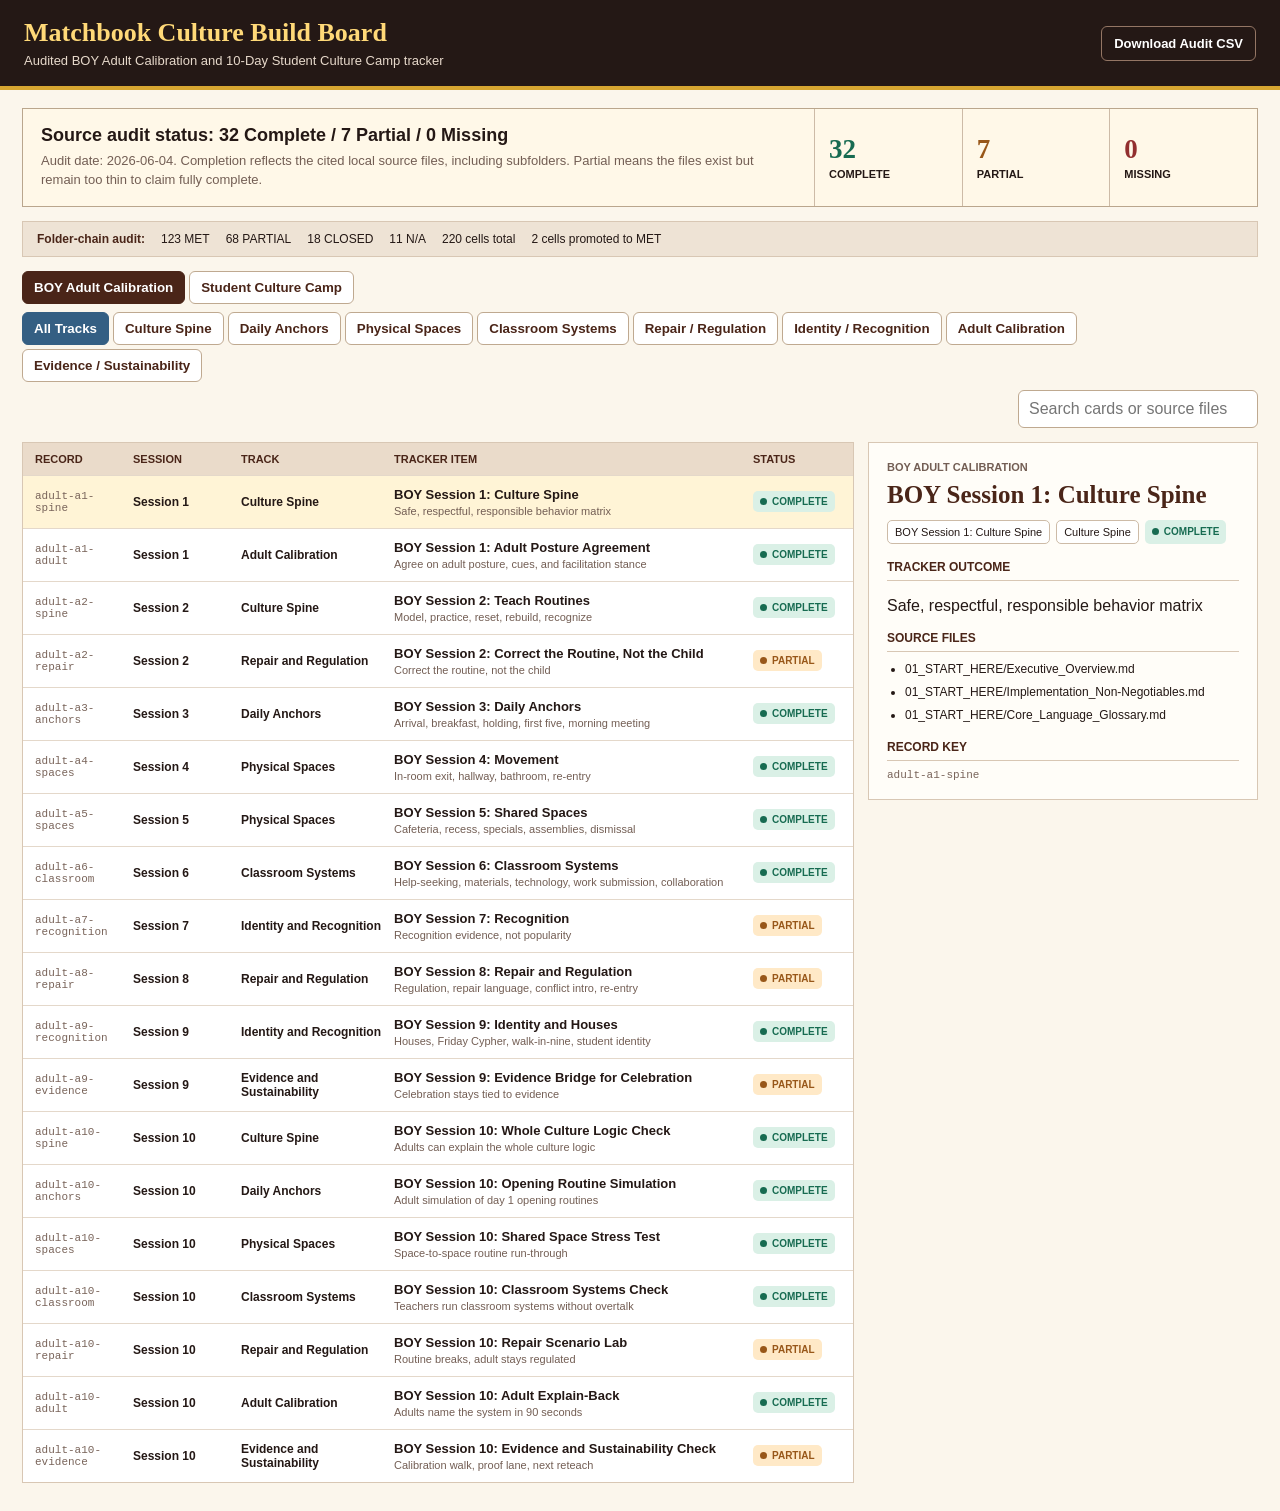
==== commit da28384d: "Replace live tracker with audited 39-card Culture Camp board" ====
--- a/live_tracker.html
+++ b/live_tracker.html
@@ -1,92 +1,77 @@
 <!doctype html>
 <html lang="en">
 <head>
-<meta charset="utf-8" />
-<meta name="viewport" content="width=device-width, initial-scale=1" />
-<title>Matchbook Culture BOY and Culture Camp Full Session Macro Board</title>
+<meta charset="utf-8">
+<meta name="viewport" content="width=device-width,initial-scale=1">
+<title>Matchbook Culture Build Board</title>
 <style>
-:root{
-  --bg:#120d09; --panel:#1d1712; --metal:#7d776d; --grid:#5a544b; --text:#f8ecdc; --muted:#cdbda8;
-  --culture:#ff6b5f; --anchors:#72c8ff; --spaces:#85dc7a; --classroom:#ffb45f; --repair:#c58bff; --identity:#ffe36f; --evidence:#5fe0cc;
-  --need:#ff756e; --partial:#ffd166; --built:#78e08f; --shadow:0 14px 35px rgba(0,0,0,.48);
-}
-*{box-sizing:border-box}
-body{margin:0; min-height:100vh; color:var(--text); font-family:Arial,Helvetica,sans-serif; background:
- radial-gradient(circle at 50% 0%, rgba(255,219,120,.18), transparent 37%),
- repeating-linear-gradient(0deg, rgba(255,255,255,.035) 0 2px, transparent 2px 78px),
- repeating-linear-gradient(90deg, rgba(255,255,255,.03) 0 2px, transparent 2px 140px),
- linear-gradient(180deg,#2c160e,#130d09 68%); padding:18px;}
-.shell{max-width:1760px;margin:0 auto;}
-.header{text-align:center;margin-bottom:14px}.neon{display:inline-block;padding:12px 28px;border:3px solid #ffb85f;border-radius:14px;background:rgba(44,21,11,.82);box-shadow:0 0 18px #ff7030,inset 0 0 20px rgba(255,232,145,.18);color:#ffe18a;text-transform:uppercase;letter-spacing:2px;font-size:clamp(24px,4vw,48px);line-height:1.03;text-shadow:0 0 9px #ff4e3c,0 0 18px rgba(255,70,44,.65);font-weight:900}.subtitle{max-width:1180px;margin:10px auto 0;color:var(--muted);font-size:15px;line-height:1.45}
-.topbar{display:flex;gap:10px;align-items:center;justify-content:space-between;flex-wrap:wrap;margin:15px 0}.controls,.legend{display:flex;gap:7px;flex-wrap:wrap;align-items:center}.btn{border:1px solid rgba(255,255,255,.22);background:linear-gradient(180deg,rgba(255,255,255,.12),rgba(255,255,255,.04));color:var(--text);border-radius:999px;padding:8px 12px;font-weight:800;cursor:pointer}.btn.active{background:#ffe36f;color:#171109;outline:2px solid #fff0a8}.legend span{font-size:12px;padding:7px 9px;border-radius:999px;background:rgba(0,0,0,.28);border:1px solid rgba(255,255,255,.14)}.dot{display:inline-block;width:10px;height:10px;border-radius:50%;margin-right:5px;vertical-align:-1px}.culture{background:var(--culture)}.anchors{background:var(--anchors)}.spaces{background:var(--spaces)}.classroom{background:var(--classroom)}.repair{background:var(--repair)}.identity{background:var(--identity)}.evidence{background:var(--evidence)}
-.layout{display:grid;grid-template-columns:minmax(0,1fr) 430px;gap:16px;align-items:start}.boardwrap{overflow:auto;border:4px solid #686057;border-radius:16px;background:linear-gradient(180deg,#2a2926,#141312);box-shadow:var(--shadow),inset 0 0 35px rgba(255,255,255,.05)}
-.board{min-width:1720px}.headrow,.trackrow{display:grid;grid-template-columns:250px repeat(10, 1fr)}.headrow{position:sticky;top:0;z-index:5;background:linear-gradient(180deg,#beb6a7,#625d55);color:#16110d;font-weight:900;text-transform:uppercase;letter-spacing:.5px;border-bottom:3px solid #2d2b27}.corner{padding:14px;text-align:center}.colhead{padding:9px 5px;text-align:center;border-left:1px solid rgba(0,0,0,.27);font-size:12px}.colhead b{display:block;font-size:14px}.colhead small{display:block;margin:4px auto 0;padding:3px 7px;background:#5c2e1f;color:#ffd08a;width:max-content;border-radius:5px}.trackrow{min-height:128px;border-bottom:2px solid #302d29}.tracklabel{display:flex;align-items:center;justify-content:center;text-align:center;padding:12px;border-right:3px solid #4d4941;background:linear-gradient(180deg,rgba(255,255,255,.11),rgba(255,255,255,.03));font-weight:900;text-transform:uppercase;letter-spacing:.35px;font-size:16px;line-height:1.1}.tracklabel small{display:block;color:var(--muted);font-size:11px;margin-top:6px;text-transform:none;font-weight:700}.cell{position:relative;min-height:128px;padding:7px;border-left:1px solid rgba(255,255,255,.09);background:linear-gradient(180deg,rgba(255,255,255,.035),transparent)}.cell:after{content:"";position:absolute;left:0;right:0;top:50%;height:2px;background:rgba(255,255,255,.09);box-shadow:0 -25px rgba(255,255,255,.045),0 25px rgba(255,255,255,.045);pointer-events:none}.stack{position:relative;z-index:2;display:flex;flex-direction:column;gap:6px}.card{width:100%;border-radius:10px;padding:7px 7px 6px;border:1px solid rgba(255,255,255,.55);box-shadow:0 0 12px currentColor,inset 0 0 12px rgba(255,255,255,.34),0 6px 14px rgba(0,0,0,.32);text-align:left;cursor:pointer;color:#180f0b;font-weight:900;text-transform:uppercase;font-size:10.5px;line-height:1.08;transition:transform .15s ease,filter .15s ease,opacity .15s ease}.card:hover{transform:translateY(-2px);filter:brightness(1.1)}.card .meta{display:flex;justify-content:space-between;gap:4px;align-items:center;margin-bottom:3px;font-size:8.5px;letter-spacing:.45px;opacity:.85}.card.culture{background:linear-gradient(180deg,#ffd7d2,var(--culture))}.card.anchors{background:linear-gradient(180deg,#e0f5ff,var(--anchors))}.card.spaces{background:linear-gradient(180deg,#e7ffe1,var(--spaces))}.card.classroom{background:linear-gradient(180deg,#fff0db,var(--classroom))}.card.repair{background:linear-gradient(180deg,#f0e1ff,var(--repair))}.card.identity{background:linear-gradient(180deg,#fff9c8,var(--identity))}.card.evidence{background:linear-gradient(180deg,#d9fff9,var(--evidence))}.badge{padding:2px 5px;border-radius:999px;background:rgba(0,0,0,.16);white-space:nowrap}.status{display:inline-block;margin-top:4px;padding:2px 6px;border-radius:999px;font-size:8.5px;background:rgba(0,0,0,.18)}.dim{opacity:.16;filter:grayscale(.8)}
-.panel{position:sticky;top:12px;border:3px solid #696158;border-radius:16px;padding:16px;background:linear-gradient(180deg,rgba(30,27,23,.97),rgba(12,11,10,.98));box-shadow:var(--shadow);max-height:calc(100vh - 32px);overflow:auto}.panel h2{margin:0 0 6px;color:#ffe18a;text-transform:uppercase;line-height:1.05}.panel .pmeta{color:var(--muted);font-weight:800;margin-bottom:10px}.panel h3{font-size:12px;text-transform:uppercase;color:#ffd08a;letter-spacing:1px;margin:15px 0 6px}.panel p,.panel li{font-size:13px;line-height:1.42;color:#f0e4d4}.panel ul{margin:6px 0 0;padding-left:17px}.measure{border-left:4px solid #ffe36f;padding:8px 9px;background:rgba(255,227,111,.09);border-radius:0 8px 8px 0}.grid2{display:grid;grid-template-columns:1fr 1fr;gap:8px}.mini{padding:7px 8px;border-radius:8px;background:rgba(255,255,255,.07);border:1px solid rgba(255,255,255,.11);font-size:12px}.tagNeed{color:var(--need);font-weight:900}.tagPartial{color:var(--partial);font-weight:900}.tagBuilt{color:var(--built);font-weight:900}.note{margin-top:12px;padding:10px;border-radius:10px;background:rgba(0,0,0,.27);color:var(--muted);font-size:12.5px;line-height:1.4}.footer{padding:14px 18px;background:linear-gradient(180deg,#786f64,#3d3933);color:#100e0c;text-align:center;font-weight:900;text-transform:uppercase;font-size:18px;letter-spacing:.4px}.empty{color:rgba(255,255,255,.2);font-size:11px;text-align:center;padding-top:36px}.counter{font-weight:900;color:#ffe36f}
-@media(max-width:1150px){.layout{grid-template-columns:1fr}.panel{position:static;max-height:none}.board{min-width:1580px}body{padding:10px}}
+:root{--ink:#241815;--paper:#fbf6ec;--panel:#fffdf8;--line:#d8c7b4;--brown:#4a2518;--gold:#d6a631;--green:#176b51;--green-bg:#daf0e6;--amber:#985719;--amber-bg:#ffe9c7;--red:#922f2f;--red-bg:#f6d7d7;--muted:#735e54;--blue:#345f83}
+*{box-sizing:border-box}body{margin:0;background:var(--paper);color:var(--ink);font-family:Inter,Segoe UI,Arial,sans-serif;letter-spacing:0}.app{min-height:100vh}.topbar{background:var(--ink);color:#fff;padding:18px 24px;border-bottom:4px solid var(--gold);display:flex;align-items:center;justify-content:space-between;gap:18px}.brand h1{margin:0;color:#ffd978;font-family:Georgia,serif;font-size:26px}.brand p{margin:5px 0 0;color:#e7d9cb;font-size:13px}.download{color:#fff;text-decoration:none;border:1px solid #947664;padding:9px 12px;font-weight:700;font-size:13px;border-radius:6px}.shell{padding:18px 22px 28px;max-width:1700px;margin:auto}.audit{display:grid;grid-template-columns:minmax(320px,1.5fr) repeat(3,minmax(100px,.28fr));border:1px solid #baa68d;background:#fff8e8;margin-bottom:14px}.audit-copy{padding:16px 18px}.audit-copy h2{font-size:18px;margin:0 0 6px}.audit-copy p{font-size:13px;line-height:1.45;color:var(--muted);margin:0}.metric{border-left:1px solid #cdbba7;padding:13px 14px;display:flex;flex-direction:column;justify-content:center}.metric strong{font-size:27px;font-family:Georgia,serif}.metric span{font-size:11px;text-transform:uppercase;font-weight:800;margin-top:3px}.metric.complete strong{color:var(--green)}.metric.partial strong{color:var(--amber)}.metric.missing strong{color:var(--red)}.chain{display:flex;gap:16px;flex-wrap:wrap;padding:10px 14px;background:#eee3d5;border:1px solid var(--line);font-size:12px;margin-bottom:14px}.chain strong{color:var(--brown)}.toolbar{display:flex;align-items:center;gap:8px;flex-wrap:wrap;margin-bottom:14px}.segmented,.filters{display:flex;gap:4px;flex-wrap:wrap}.toolbar button{border:1px solid #bfa990;background:#fff;padding:8px 11px;border-radius:6px;color:var(--brown);font-weight:750;cursor:pointer}.toolbar button[aria-pressed="true"]{background:var(--brown);color:#fff;border-color:var(--brown)}.filters button[aria-pressed="true"]{background:var(--blue);border-color:var(--blue)}.search{margin-left:auto;min-width:240px;border:1px solid #bfa990;background:#fff;padding:9px 10px;border-radius:6px;font:inherit}.content{display:grid;grid-template-columns:minmax(0,1fr) 390px;gap:14px}.list-panel,.detail{background:var(--panel);border:1px solid var(--line)}.list-head{display:grid;grid-template-columns:90px 100px 145px minmax(200px,1fr) 88px;gap:8px;padding:10px 12px;background:#eadbca;color:var(--brown);font-size:11px;font-weight:850;text-transform:uppercase}.card-row{width:100%;display:grid;grid-template-columns:90px 100px 145px minmax(200px,1fr) 88px;gap:8px;align-items:center;text-align:left;padding:11px 12px;border:0;border-top:1px solid #e4d8ca;background:#fff;cursor:pointer;color:inherit}.card-row:hover,.card-row.active{background:#fff4d6}.id{font-family:Consolas,monospace;font-size:11px;color:#79645a;overflow-wrap:anywhere}.session,.track{font-size:12px;font-weight:700}.title strong{display:block;font-size:13px}.title span{display:block;font-size:11px;color:var(--muted);margin-top:3px}.badge{display:inline-flex;align-items:center;gap:5px;width:max-content;padding:5px 7px;border-radius:5px;font-size:10px;font-weight:900;text-transform:uppercase}.badge:before{content:"";width:7px;height:7px;border-radius:50%;background:currentColor}.badge.complete{background:var(--green-bg);color:var(--green)}.badge.partial{background:var(--amber-bg);color:var(--amber)}.badge.missing{background:var(--red-bg);color:var(--red)}.detail{position:sticky;top:12px;align-self:start;max-height:calc(100vh - 24px);overflow:auto;padding:18px}.detail .eyebrow{color:var(--muted);font-size:11px;font-weight:850;text-transform:uppercase}.detail h2{font-family:Georgia,serif;color:var(--brown);font-size:25px;line-height:1.08;margin:8px 0 12px}.meta{display:flex;gap:6px;flex-wrap:wrap;margin-bottom:14px}.pill{border:1px solid #cdbba7;padding:5px 7px;border-radius:5px;font-size:11px;background:#fff}.detail h3{font-size:12px;text-transform:uppercase;color:var(--brown);border-bottom:1px solid var(--line);padding-bottom:6px;margin:16px 0 8px}.detail ul{padding-left:18px;margin:0}.detail li{font-size:12px;line-height:1.5;margin:5px 0;overflow-wrap:anywhere}.finding{background:var(--amber-bg);border-left:4px solid var(--amber);padding:10px 11px;font-size:12px;line-height:1.45}.empty{padding:28px;color:var(--muted)}@media(max-width:980px){.content{grid-template-columns:1fr}.detail{position:static;max-height:none}.audit{grid-template-columns:1fr 1fr 1fr}.audit-copy{grid-column:1/-1}.metric:first-of-type{border-left:0}.list-head,.card-row{grid-template-columns:100px 130px minmax(220px,1fr) 90px}.list-head div:nth-child(3),.card-row .track{display:none}}@media(max-width:640px){.shell{padding:12px}.topbar{padding:14px;align-items:flex-start}.brand h1{font-size:21px}.brand p{display:none}.audit{grid-template-columns:1fr}.metric{border-left:0;border-top:1px solid #cdbba7}.toolbar{align-items:stretch}.search{margin-left:0;width:100%;min-width:0}.list-head{display:none}.card-row{grid-template-columns:1fr auto;padding:12px}.card-row .id,.card-row .session,.card-row .track{display:none}.detail h2{font-size:22px}}
 </style>
 </head>
 <body>
-<div class="shell">
-<header class="header"><div class="neon">Matchbook Culture Macro Board<br><span id="viewTitle">Student Culture Camp Full Session View</span></div><p class="subtitle">This version separates every teachable session into its own clickable card. Day 1 launches the full system. Days 2 through 10 spotlight, rehearse, reset, and deepen the same system. BOY training mirrors the same tracks so adult calibration governs the student-facing Culture Camp.</p></header>
-<section class="topbar"><div class="controls"><button class="btn active" data-view="student">Student Culture Camp</button><button class="btn" data-view="boy">BOY Adult Calibration</button><button class="btn" data-filter="all">All Tracks</button><button class="btn" data-filter="needs">Needs Build</button><button class="btn" data-filter="built">Already Built</button></div><div class="legend"><span><i class="dot culture"></i>Culture Spine</span><span><i class="dot anchors"></i>Daily Anchors</span><span><i class="dot spaces"></i>Spaces</span><span><i class="dot classroom"></i>Classroom</span><span><i class="dot repair"></i>Repair</span><span><i class="dot identity"></i>Identity</span><span><i class="dot evidence"></i>Evidence</span></div></section>
-<main class="layout"><section class="boardwrap"><div class="board" id="board"></div><div class="footer">The point is backward planning: every card is a session, every session needs a resource path, and every resource must connect to teaching, rehearsal, evidence, and coaching.</div></section><aside class="panel" id="panel"><h2>Full Session Drill-Down</h2><div class="pmeta"><span class="counter" id="count"></span> session cards loaded.</div><p>This board is built to show every teachable Culture Camp and BOY adult calibration session as a separate card, not as grouped blocks.</p><h3>Use this to decide</h3><ul><li>What is already built</li><li>What still needs teacher and student resources</li><li>Where slides, rehearsal cards, look-fors, and grade-band translations are missing</li><li>What belongs in BOY training, Culture Camp, and the full Culture Playbook</li></ul><p class="measure">Click a card to inspect the full planning spine.</p></aside></main>
+<div class="app">
+  <header class="topbar">
+    <div class="brand"><h1>Matchbook Culture Build Board</h1><p>Audited BOY Adult Calibration and 10-Day Student Culture Camp tracker</p></div>
+    <a class="download" href="./matchbook_tracker_data.csv" download>Download Audit CSV</a>
+  </header>
+  <main class="shell">
+    <section class="audit">
+      <div class="audit-copy"><h2>Source audit status: 32 Complete / 7 Partial / 0 Missing</h2><p>Audit date: 2026-06-04. Completion reflects the cited local source files, including subfolders. Partial means the files exist but remain too thin to claim fully complete.</p></div>
+      <div class="metric complete"><strong>32</strong><span>Complete</span></div>
+      <div class="metric partial"><strong>7</strong><span>Partial</span></div>
+      <div class="metric missing"><strong>0</strong><span>Missing</span></div>
+    </section>
+    <section class="chain"><span><strong>Folder-chain audit:</strong></span><span>123 MET</span><span>68 PARTIAL</span><span>18 CLOSED</span><span>11 N/A</span><span>220 cells total</span><span>2 cells promoted to MET</span></section>
+    <section class="toolbar">
+      <div class="segmented" id="views"></div>
+      <div class="filters" id="tracks"></div>
+      <input class="search" id="search" type="search" placeholder="Search cards or source files" aria-label="Search cards or source files">
+    </section>
+    <section class="content">
+      <div class="list-panel">
+        <div class="list-head"><div>Record</div><div>Session</div><div>Track</div><div>Tracker Item</div><div>Status</div></div>
+        <div id="rows"></div>
+      </div>
+      <aside class="detail" id="detail"></aside>
+    </section>
+  </main>
 </div>
-<script id="data" type="application/json">{"tracks":[["culture","Culture Spine","Safe, Respectful, Responsible"],["anchors","Daily Anchor Routines","Arrival, First Five, Morning Meeting"],["spaces","Movement and Physical Spaces","Shared spaces and transitions"],["classroom","Classroom Learning Systems","Academic readiness routines"],["repair","Repair, Regulation, and Re-entry","Restorative and trauma-informed routines"],["identity","Identity, Recognition, and Leadership","House, celebration, student voice"],["evidence","Adult Calibration and Evidence","Look-fors, data, reteach, sustainment"]],"cards":[{"id":"s_1","view":"student","col":"Day 1","track":"culture","title":"Safe, Respectful, Responsible Culture Promise","dosage":"Launch","source":"S/R/R Matrix to build","status":"Needs build","teaches":"This session teaches safe, respectful, responsible culture promise as an explicit part of the Matchbook culture operating system.","why":"It matters because students cannot be expected to live culture spine without being taught the specific behaviors, language, and routines that make the system visible.","srr":"Defines the visible behaviors for Safe, Respectful, and Responsible so values become observable and teachable.","adult":"Model the routine, name the expectation, practice the steps, recognize visible evidence, and reteach the smallest broken part before moving to consequence language.","student":"Students name what the routine requires, practice the steps, respond to the cue, and show evidence of Safe, Respectful, and Responsible behavior.","grade":{"K-2":"Use concrete language, visuals, gestures, and repeated practice.","3-5":"Use examples, non-examples, peer practice, and student explanation.","6-8":"Use rationale, dignity, autonomy, and student leadership in execution."},"resources":{"Source status":"Needs build","Teacher-facing guide":"Need","Student-facing lesson":"Need","Slide sequence":"Need","Rehearsal card":"Need","Coaching look-for":"Need","Grade-band translation":"Need","Culture Playbook placement":"Yes"},"resourceNeeded":"Teacher guide, student mini-lesson, slide sequence, rehearsal card, coaching look-for, and grade-band translation as applicable.","rehearsal":"Model it once, practice it once, stop at the first predictable slip, rebuild that exact move, then run it again cleanly.","recognition":"Recognize named behavior tied to Safe, Respectful, or Responsible. Do not reward vague compliance.","reteach":"Reteach the routine before assuming defiance. Keep the reteach narrow, visible, and immediate.","coach":"Look for adult clarity, student independence, low adult narration, and evidence that the routine can survive a predictable distraction.","r3":{"Reflection":"What do I notice about how this routine is working in real time?","Resistance":"What might get in the way for adults or students during implementation?","Revelation":"What next move will help the routine become more consistent tomorrow?"}},{"id":"s_2","view":"student","col":"Day 1","track":"culture","title":"Observable Behavior Matrix by Grade Band","dosage":"Launch","source":"S/R/R Matrix to build","status":"Needs build","teaches":"This session teaches observable behavior matrix by grade band as an explicit part of the Matchbook culture operating system.","why":"It matters because students cannot be expected to live culture spine without being taught the specific behaviors, language, and routines that make the system visible.","srr":"Defines the visible behaviors for Safe, Respectful, and Responsible so values become observable and teachable.","adult":"Model the routine, name the expectation, practice the steps, recognize visible evidence, and reteach the smallest broken part before moving to consequence language.","student":"Students name what the routine requires, practice the steps, respond to the cue, and show evidence of Safe, Respectful, and Responsible behavior.","grade":{"K-2":"Use concrete language, visuals, gestures, and repeated practice.","3-5":"Use examples, non-examples, peer practice, and student explanation.","6-8":"Use rationale, dignity, autonomy, and student leadership in execution."},"resources":{"Source status":"Needs build","Teacher-facing guide":"Need","Student-facing lesson":"Need","Slide sequence":"Need","Rehearsal card":"Need","Coaching look-for":"Need","Grade-band translation":"Need","Culture Playbook placement":"Yes"},"resourceNeeded":"Teacher guide, student mini-lesson, slide sequence, rehearsal card, coaching look-for, and grade-band translation as applicable.","rehearsal":"Model it once, practice it once, stop at the first predictable slip, rebuild that exact move, then run it again cleanly.","recognition":"Recognize named behavior tied to Safe, Respectful, or Responsible. Do not reward vague compliance.","reteach":"Reteach the routine before assuming defiance. Keep the reteach narrow, visible, and immediate.","coach":"Look for adult clarity, student independence, low adult narration, and evidence that the routine can survive a predictable distraction.","r3":{"Reflection":"What do I notice about how this routine is working in real time?","Resistance":"What might get in the way for adults or students during implementation?","Revelation":"What next move will help the routine become more consistent tomorrow?"}},{"id":"s_3","view":"student","col":"Day 1","track":"culture","title":"Voice Level Scale 0 to 4","dosage":"Launch","source":"Schoolwide Routines Program Guide","status":"Partial","teaches":"This session teaches voice level scale 0 to 4 as an explicit part of the Matchbook culture operating system.","why":"It matters because students cannot be expected to live culture spine without being taught the specific behaviors, language, and routines that make the system visible.","srr":"Defines the visible behaviors for Safe, Respectful, and Responsible so values become observable and teachable.","adult":"Model the routine, name the expectation, practice the steps, recognize visible evidence, and reteach the smallest broken part before moving to consequence language.","student":"Students name what the routine requires, practice the steps, respond to the cue, and show evidence of Safe, Respectful, and Responsible behavior.","grade":{"K-2":"Use concrete language, visuals, gestures, and repeated practice.","3-5":"Use examples, non-examples, peer practice, and student explanation.","6-8":"Use rationale, dignity, autonomy, and student leadership in execution."},"resources":{"Source status":"Partial","Teacher-facing guide":"Partial","Student-facing lesson":"Need","Slide sequence":"Need","Rehearsal card":"Need","Coaching look-for":"Need","Grade-band translation":"Need","Culture Playbook placement":"Yes"},"resourceNeeded":"Teacher guide, student mini-lesson, slide sequence, rehearsal card, coaching look-for, and grade-band translation as applicable.","rehearsal":"Model it once, practice it once, stop at the first predictable slip, rebuild that exact move, then run it again cleanly.","recognition":"Recognize named behavior tied to Safe, Respectful, or Responsible. Do not reward vague compliance.","reteach":"Reteach the routine before assuming defiance. Keep the reteach narrow, visible, and immediate.","coach":"Look for adult clarity, student independence, low adult narration, and evidence that the routine can survive a predictable distraction.","r3":{"Reflection":"What do I notice about how this routine is working in real time?","Resistance":"What might get in the way for adults or students during implementation?","Revelation":"What next move will help the routine become more consistent tomorrow?"}},{"id":"s_4","view":"student","col":"Day 1","track":"culture","title":"Attention Signals and Call-and-Response","dosage":"Launch","source":"Universal cue logic from Schoolwide Routines","status":"Needs build","teaches":"This session teaches attention signals and call-and-response as an explicit part of the Matchbook culture operating system.","why":"It matters because students cannot be expected to live culture spine without being taught the specific behaviors, language, and routines that make the system visible.","srr":"Defines the visible behaviors for Safe, Respectful, and Responsible so values become observable and teachable.","adult":"Model the routine, name the expectation, practice the steps, recognize visible evidence, and reteach the smallest broken part before moving to consequence language.","student":"Students name what the routine requires, practice the steps, respond to the cue, and show evidence of Safe, Respectful, and Responsible behavior.","grade":{"K-2":"Use concrete language, visuals, gestures, and repeated practice.","3-5":"Use examples, non-examples, peer practice, and student explanation.","6-8":"Use rationale, dignity, autonomy, and student leadership in execution."},"resources":{"Source status":"Needs build","Teacher-facing guide":"Need","Student-facing lesson":"Need","Slide sequence":"Need","Rehearsal card":"Need","Coaching look-for":"Need","Grade-band translation":"Need","Culture Playbook placement":"Yes"},"resourceNeeded":"Teacher guide, student mini-lesson, slide sequence, rehearsal card, coaching look-for, and grade-band translation as applicable.","rehearsal":"Model it once, practice it once, stop at the first predictable slip, rebuild that exact move, then run it again cleanly.","recognition":"Recognize named behavior tied to Safe, Respectful, or Responsible. Do not reward vague compliance.","reteach":"Reteach the routine before assuming defiance. Keep the reteach narrow, visible, and immediate.","coach":"Look for adult clarity, student independence, low adult narration, and evidence that the routine can survive a predictable distraction.","r3":{"Reflection":"What do I notice about how this routine is working in real time?","Resistance":"What might get in the way for adults or students during implementation?","Revelation":"What next move will help the routine become more consistent tomorrow?"}},{"id":"s_5","view":"student","col":"Day 1","track":"anchors","title":"Arrival Entry Routine","dosage":"Launch","source":"Arrival and First Five Guide","status":"Built","teaches":"This session teaches arrival entry routine as an explicit part of the Matchbook culture operating system.","why":"It matters because students cannot be expected to live daily anchor routines without being taught the specific behaviors, language, and routines that make the system visible.","srr":"Builds calm, relational, responsible entry into learning while protecting student dignity and readiness.","adult":"Model the routine, name the expectation, practice the steps, recognize visible evidence, and reteach the smallest broken part before moving to consequence language.","student":"Students name what the routine requires, practice the steps, respond to the cue, and show evidence of Safe, Respectful, and Responsible behavior.","grade":{"K-2":"Use concrete language, visuals, gestures, and repeated practice.","3-5":"Use examples, non-examples, peer practice, and student explanation.","6-8":"Use rationale, dignity, autonomy, and student leadership in execution."},"resources":{"Source status":"Built","Teacher-facing guide":"Built","Student-facing lesson":"Need","Slide sequence":"Need","Rehearsal card":"Need","Coaching look-for":"Built","Grade-band translation":"Partial","Culture Playbook placement":"Yes"},"resourceNeeded":"Teacher guide, student mini-lesson, slide sequence, rehearsal card, coaching look-for, and grade-band translation as applicable.","rehearsal":"Model it once, practice it once, stop at the first predictable slip, rebuild that exact move, then run it again cleanly.","recognition":"Recognize named behavior tied to Safe, Respectful, or Responsible. Do not reward vague compliance.","reteach":"Reteach the routine before assuming defiance. Keep the reteach narrow, visible, and immediate.","coach":"Look for adult clarity, student independence, low adult narration, and evidence that the routine can survive a predictable distraction.","r3":{"Reflection":"What do I notice about how this routine is working in real time?","Resistance":"What might get in the way for adults or students during implementation?","Revelation":"What next move will help the routine become more consistent tomorrow?"}},{"id":"s_6","view":"student","col":"Day 1","track":"anchors","title":"Breakfast Holding Routine Before Announcements","dosage":"Launch","source":"Homeroom arrival gap","status":"Needs build","teaches":"This session teaches breakfast holding routine before announcements as an explicit part of the Matchbook culture operating system.","why":"It matters because students cannot be expected to live daily anchor routines without being taught the specific behaviors, language, and routines that make the system visible.","srr":"Builds calm, relational, responsible entry into learning while protecting student dignity and readiness.","adult":"Model the routine, name the expectation, practice the steps, recognize visible evidence, and reteach the smallest broken part before moving to consequence language.","student":"Students name what the routine requires, practice the steps, respond to the cue, and show evidence of Safe, Respectful, and Responsible behavior.","grade":{"K-2":"Use visuals, adult-coached words, short reset choices, and immediate return practice.","3-5":"Use sentence stems, role-play, peer repair language, and guided reflection.","6-8":"Use dignity-centered language, private correction, student-owned repair, and independent return expectations."},"resources":{"Source status":"Needs build","Teacher-facing guide":"Need","Student-facing lesson":"Need","Slide sequence":"Need","Rehearsal card":"Need","Coaching look-for":"Need","Grade-band translation":"Need","Culture Playbook placement":"Yes"},"resourceNeeded":"Teacher guide, student mini-lesson, slide sequence, rehearsal card, coaching look-for, and grade-band translation as applicable.","rehearsal":"Model it once, practice it once, stop at the first predictable slip, rebuild that exact move, then run it again cleanly.","recognition":"Recognize named behavior tied to Safe, Respectful, or Responsible. Do not reward vague compliance.","reteach":"Reteach the routine before assuming defiance. Keep the reteach narrow, visible, and immediate.","coach":"Look for adult clarity, student independence, low adult narration, and evidence that the routine can survive a predictable distraction.","r3":{"Reflection":"What do I notice about how this routine is working in real time?","Resistance":"What might get in the way for adults or students during implementation?","Revelation":"What next move will help the routine become more consistent tomorrow?"}},{"id":"s_7","view":"student","col":"Day 1","track":"anchors","title":"First Five Routine","dosage":"Launch","source":"Arrival and First Five Guide","status":"Built","teaches":"This session teaches first five routine as an explicit part of the Matchbook culture operating system.","why":"It matters because students cannot be expected to live daily anchor routines without being taught the specific behaviors, language, and routines that make the system visible.","srr":"Builds calm, relational, responsible entry into learning while protecting student dignity and readiness.","adult":"Model the routine, name the expectation, practice the steps, recognize visible evidence, and reteach the smallest broken part before moving to consequence language.","student":"Students name what the routine requires, practice the steps, respond to the cue, and show evidence of Safe, Respectful, and Responsible behavior.","grade":{"K-2":"Use concrete language, visuals, gestures, and repeated practice.","3-5":"Use examples, non-examples, peer practice, and student explanation.","6-8":"Use rationale, dignity, autonomy, and student leadership in execution."},"resources":{"Source status":"Built","Teacher-facing guide":"Built","Student-facing lesson":"Need","Slide sequence":"Need","Rehearsal card":"Need","Coaching look-for":"Built","Grade-band translation":"Partial","Culture Playbook placement":"Yes"},"resourceNeeded":"Teacher guide, student mini-lesson, slide sequence, rehearsal card, coaching look-for, and grade-band translation as applicable.","rehearsal":"Model it once, practice it once, stop at the first predictable slip, rebuild that exact move, then run it again cleanly.","recognition":"Recognize named behavior tied to Safe, Respectful, or Responsible. Do not reward vague compliance.","reteach":"Reteach the routine before assuming defiance. Keep the reteach narrow, visible, and immediate.","coach":"Look for adult clarity, student independence, low adult narration, and evidence that the routine can survive a predictable distraction.","r3":{"Reflection":"What do I notice about how this routine is working in real time?","Resistance":"What might get in the way for adults or students during implementation?","Revelation":"What next move will help the routine become more consistent tomorrow?"}},{"id":"s_8","view":"student","col":"Day 1","track":"anchors","title":"Morning Meeting Purpose and Full Flow Preview","dosage":"Launch","source":"Morning Meeting arc to build","status":"Needs build","teaches":"This session teaches morning meeting purpose and full flow preview as an explicit part of the Matchbook culture operating system.","why":"It matters because students cannot be expected to live daily anchor routines without being taught the specific behaviors, language, and routines that make the system visible.","srr":"Builds calm, relational, responsible entry into learning while protecting student dignity and readiness.","adult":"Model the routine, name the expectation, practice the steps, recognize visible evidence, and reteach the smallest broken part before moving to consequence language.","student":"Students name what the routine requires, practice the steps, respond to the cue, and show evidence of Safe, Respectful, and Responsible behavior.","grade":{"K-2":"Use concrete language, visuals, gestures, and repeated practice.","3-5":"Use examples, non-examples, peer practice, and student explanation.","6-8":"Use rationale, dignity, autonomy, and student leadership in execution."},"resources":{"Source status":"Needs build","Teacher-facing guide":"Need","Student-facing lesson":"Need","Slide sequence":"Need","Rehearsal card":"Need","Coaching look-for":"Need","Grade-band translation":"Need","Culture Playbook placement":"Yes"},"resourceNeeded":"Teacher guide, student mini-lesson, slide sequence, rehearsal card, coaching look-for, and grade-band translation as applicable.","rehearsal":"Model it once, practice it once, stop at the first predictable slip, rebuild that exact move, then run it again cleanly.","recognition":"Recognize named behavior tied to Safe, Respectful, or Responsible. Do not reward vague compliance.","reteach":"Reteach the routine before assuming defiance. Keep the reteach narrow, visible, and immediate.","coach":"Look for adult clarity, student independence, low adult narration, and evidence that the routine can survive a predictable distraction.","r3":{"Reflection":"What do I notice about how this routine is working in real time?","Resistance":"What might get in the way for adults or students during implementation?","Revelation":"What next move will help the routine become more consistent tomorrow?"}},{"id":"s_9","view":"student","col":"Day 1","track":"spaces","title":"Hallway Travel Routine","dosage":"Launch","source":"Hallway Transitions Guide","status":"Built","teaches":"This session teaches hallway travel routine as an explicit part of the Matchbook culture operating system.","why":"It matters because students cannot be expected to live movement and physical spaces without being taught the specific behaviors, language, and routines that make the system visible.","srr":"Protects physical safety, respectful movement, and responsible use of shared space.","adult":"Model the routine, name the expectation, practice the steps, recognize visible evidence, and reteach the smallest broken part before moving to consequence language.","student":"Students name what the routine requires, practice the steps, respond to the cue, and show evidence of Safe, Respectful, and Responsible behavior.","grade":{"K-2":"Heavy modeling, visuals, short routes, repeated practice, and adult narration during release.","3-5":"Clear route, cue, and student-owned steps with lighter adult narration.","6-8":"Rationale, self-management, passing-period readiness, and adult presence without overdirection."},"resources":{"Source status":"Built","Teacher-facing guide":"Built","Student-facing lesson":"Need","Slide sequence":"Need","Rehearsal card":"Need","Coaching look-for":"Built","Grade-band translation":"Partial","Culture Playbook placement":"Yes"},"resourceNeeded":"Teacher guide, student mini-lesson, slide sequence, rehearsal card, coaching look-for, and grade-band translation as applicable.","rehearsal":"Model it once, practice it once, stop at the first predictable slip, rebuild that exact move, then run it again cleanly.","recognition":"Recognize named behavior tied to Safe, Respectful, or Responsible. Do not reward vague compliance.","reteach":"Reteach the routine before assuming defiance. Keep the reteach narrow, visible, and immediate.","coach":"Look for adult clarity, student independence, low adult narration, and evidence that the routine can survive a predictable distraction.","r3":{"Reflection":"What do I notice about how this routine is working in real time?","Resistance":"What might get in the way for adults or students during implementation?","Revelation":"What next move will help the routine become more consistent tomorrow?"}},{"id":"s_10","view":"student","col":"Day 1","track":"spaces","title":"Bathroom Routine","dosage":"Launch","source":"Bathroom guide to build","status":"Needs build","teaches":"This session teaches bathroom routine as an explicit part of the Matchbook culture operating system.","why":"It matters because students cannot be expected to live movement and physical spaces without being taught the specific behaviors, language, and routines that make the system visible.","srr":"Protects physical safety, respectful movement, and responsible use of shared space.","adult":"Model the routine, name the expectation, practice the steps, recognize visible evidence, and reteach the smallest broken part before moving to consequence language.","student":"Students name what the routine requires, practice the steps, respond to the cue, and show evidence of Safe, Respectful, and Responsible behavior.","grade":{"K-2":"Heavy modeling, visuals, short routes, repeated practice, and adult narration during release.","3-5":"Clear route, cue, and student-owned steps with lighter adult narration.","6-8":"Rationale, self-management, passing-period readiness, and adult presence without overdirection."},"resources":{"Source status":"Needs build","Teacher-facing guide":"Need","Student-facing lesson":"Need","Slide sequence":"Need","Rehearsal card":"Need","Coaching look-for":"Need","Grade-band translation":"Need","Culture Playbook placement":"Yes"},"resourceNeeded":"Teacher guide, student mini-lesson, slide sequence, rehearsal card, coaching look-for, and grade-band translation as applicable.","rehearsal":"Model it once, practice it once, stop at the first predictable slip, rebuild that exact move, then run it again cleanly.","recognition":"Recognize named behavior tied to Safe, Respectful, or Responsible. Do not reward vague compliance.","reteach":"Reteach the routine before assuming defiance. Keep the reteach narrow, visible, and immediate.","coach":"Look for adult clarity, student independence, low adult narration, and evidence that the routine can survive a predictable distraction.","r3":{"Reflection":"What do I notice about how this routine is working in real time?","Resistance":"What might get in the way for adults or students during implementation?","Revelation":"What next move will help the routine become more consistent tomorrow?"}},{"id":"s_11","view":"student","col":"Day 1","track":"spaces","title":"Cafeteria Entry, Meal, and Exit Preview","dosage":"Launch","source":"Cafeteria Routines Guide","status":"Built","teaches":"This session teaches cafeteria entry, meal, and exit preview as an explicit part of the Matchbook culture operating system.","why":"It matters because students cannot be expected to live movement and physical spaces without being taught the specific behaviors, language, and routines that make the system visible.","srr":"Protects physical safety, respectful movement, and responsible use of shared space.","adult":"Model the routine, name the expectation, practice the steps, recognize visible evidence, and reteach the smallest broken part before moving to consequence language.","student":"Students name what the routine requires, practice the steps, respond to the cue, and show evidence of Safe, Respectful, and Responsible behavior.","grade":{"K-2":"Heavy modeling, visuals, short routes, repeated practice, and adult narration during release.","3-5":"Clear route, cue, and student-owned steps with lighter adult narration.","6-8":"Rationale, self-management, passing-period readiness, and adult presence without overdirection."},"resources":{"Source status":"Built","Teacher-facing guide":"Built","Student-facing lesson":"Need","Slide sequence":"Need","Rehearsal card":"Need","Coaching look-for":"Built","Grade-band translation":"Partial","Culture Playbook placement":"Yes"},"resourceNeeded":"Teacher guide, student mini-lesson, slide sequence, rehearsal card, coaching look-for, and grade-band translation as applicable.","rehearsal":"Model it once, practice it once, stop at the first predictable slip, rebuild that exact move, then run it again cleanly.","recognition":"Recognize named behavior tied to Safe, Respectful, or Responsible. Do not reward vague compliance.","reteach":"Reteach the routine before assuming defiance. Keep the reteach narrow, visible, and immediate.","coach":"Look for adult clarity, student independence, low adult narration, and evidence that the routine can survive a predictable distraction.","r3":{"Reflection":"What do I notice about how this routine is working in real time?","Resistance":"What might get in the way for adults or students during implementation?","Revelation":"What next move will help the routine become more consistent tomorrow?"}},{"id":"s_12","view":"student","col":"Day 1","track":"spaces","title":"Recess Boundaries and Recall Preview","dosage":"Launch","source":"Recess and Playground Guide","status":"Built","teaches":"This session teaches recess boundaries and recall preview as an explicit part of the Matchbook culture operating system.","why":"It matters because students cannot be expected to live movement and physical spaces without being taught the specific behaviors, language, and routines that make the system visible.","srr":"Protects physical safety, respectful movement, and responsible use of shared space.","adult":"Model the routine, name the expectation, practice the steps, recognize visible evidence, and reteach the smallest broken part before moving to consequence language.","student":"Students name what the routine requires, practice the steps, respond to the cue, and show evidence of Safe, Respectful, and Responsible behavior.","grade":{"K-2":"Heavy modeling, visuals, short routes, repeated practice, and adult narration during release.","3-5":"Clear route, cue, and student-owned steps with lighter adult narration.","6-8":"Rationale, self-management, passing-period readiness, and adult presence without overdirection."},"resources":{"Source status":"Built","Teacher-facing guide":"Built","Student-facing lesson":"Need","Slide sequence":"Need","Rehearsal card":"Need","Coaching look-for":"Built","Grade-band translation":"Partial","Culture Playbook placement":"Yes"},"resourceNeeded":"Teacher guide, student mini-lesson, slide sequence, rehearsal card, coaching look-for, and grade-band translation as applicable.","rehearsal":"Model it once, practice it once, stop at the first predictable slip, rebuild that exact move, then run it again cleanly.","recognition":"Recognize named behavior tied to Safe, Respectful, or Responsible. Do not reward vague compliance.","reteach":"Reteach the routine before assuming defiance. Keep the reteach narrow, visible, and immediate.","coach":"Look for adult clarity, student independence, low adult narration, and evidence that the routine can survive a predictable distraction.","r3":{"Reflection":"What do I notice about how this routine is working in real time?","Resistance":"What might get in the way for adults or students during implementation?","Revelation":"What next move will help the routine become more consistent tomorrow?"}},{"id":"s_13","view":"student","col":"Day 1","track":"spaces","title":"Classroom Exit and Dismissal Preview","dosage":"Launch","source":"Classroom Exit Guide plus Dismissal Guide needed","status":"Partial","teaches":"This session teaches classroom exit and dismissal preview as an explicit part of the Matchbook culture operating system.","why":"It matters because students cannot be expected to live movement and physical spaces without being taught the specific behaviors, language, and routines that make the system visible.","srr":"Protects physical safety, respectful movement, and responsible use of shared space.","adult":"Model the routine, name the expectation, practice the steps, recognize visible evidence, and reteach the smallest broken part before moving to consequence language.","student":"Students name what the routine requires, practice the steps, respond to the cue, and show evidence of Safe, Respectful, and Responsible behavior.","grade":{"K-2":"Heavy modeling, visuals, short routes, repeated practice, and adult narration during release.","3-5":"Clear route, cue, and student-owned steps with lighter adult narration.","6-8":"Rationale, self-management, passing-period readiness, and adult presence without overdirection."},"resources":{"Source status":"Partial","Teacher-facing guide":"Partial","Student-facing lesson":"Need","Slide sequence":"Need","Rehearsal card":"Need","Coaching look-for":"Need","Grade-band translation":"Need","Culture Playbook placement":"Yes"},"resourceNeeded":"Teacher guide, student mini-lesson, slide sequence, rehearsal card, coaching look-for, and grade-band translation as applicable.","rehearsal":"Model it once, practice it once, stop at the first predictable slip, rebuild that exact move, then run it again cleanly.","recognition":"Recognize named behavior tied to Safe, Respectful, or Responsible. Do not reward vague compliance.","reteach":"Reteach the routine before assuming defiance. Keep the reteach narrow, visible, and immediate.","coach":"Look for adult clarity, student independence, low adult narration, and evidence that the routine can survive a predictable distraction.","r3":{"Reflection":"What do I notice about how this routine is working in real time?","Resistance":"What might get in the way for adults or students during implementation?","Revelation":"What next move will help the routine become more consistent tomorrow?"}},{"id":"s_14","view":"student","col":"Day 1","track":"classroom","title":"Materials Location and Ready Position","dosage":"Launch","source":"Materials guide to build","status":"Needs build","teaches":"This session teaches materials location and ready position as an explicit part of the Matchbook culture operating system.","why":"It matters because students cannot be expected to live classroom learning systems without being taught the specific behaviors, language, and routines that make the system visible.","srr":"Makes responsible learning behaviors visible through routines students can repeat without heavy adult narration.","adult":"Model the routine, name the expectation, practice the steps, recognize visible evidence, and reteach the smallest broken part before moving to consequence language.","student":"Students name what the routine requires, practice the steps, respond to the cue, and show evidence of Safe, Respectful, and Responsible behavior.","grade":{"K-2":"Concrete steps, icons, teacher modeling, and short practice loops.","3-5":"Checklists, examples and non-examples, partner practice, and self-monitoring.","6-8":"Autonomy, rationale, accountability systems, and student responsibility for materials, work, and collaboration."},"resources":{"Source status":"Needs build","Teacher-facing guide":"Need","Student-facing lesson":"Need","Slide sequence":"Need","Rehearsal card":"Need","Coaching look-for":"Need","Grade-band translation":"Need","Culture Playbook placement":"Yes"},"resourceNeeded":"Teacher guide, student mini-lesson, slide sequence, rehearsal card, coaching look-for, and grade-band translation as applicable.","rehearsal":"Model it once, practice it once, stop at the first predictable slip, rebuild that exact move, then run it again cleanly.","recognition":"Recognize named behavior tied to Safe, Respectful, or Responsible. Do not reward vague compliance.","reteach":"Reteach the routine before assuming defiance. Keep the reteach narrow, visible, and immediate.","coach":"Look for adult clarity, student independence, low adult narration, and evidence that the routine can survive a predictable distraction.","r3":{"Reflection":"What do I notice about how this routine is working in real time?","Resistance":"What might get in the way for adults or students during implementation?","Revelation":"What next move will help the routine become more consistent tomorrow?"}},{"id":"s_15","view":"student","col":"Day 1","track":"classroom","title":"How to Get Help or Ask a Question","dosage":"Launch","source":"Help-seeking guide to build","status":"Needs build","teaches":"This session teaches how to get help or ask a question as an explicit part of the Matchbook culture operating system.","why":"It matters because students cannot be expected to live classroom learning systems without being taught the specific behaviors, language, and routines that make the system visible.","srr":"Makes responsible learning behaviors visible through routines students can repeat without heavy adult narration.","adult":"Model the routine, name the expectation, practice the steps, recognize visible evidence, and reteach the smallest broken part before moving to consequence language.","student":"Students name what the routine requires, practice the steps, respond to the cue, and show evidence of Safe, Respectful, and Responsible behavior.","grade":{"K-2":"Concrete steps, icons, teacher modeling, and short practice loops.","3-5":"Checklists, examples and non-examples, partner practice, and self-monitoring.","6-8":"Autonomy, rationale, accountability systems, and student responsibility for materials, work, and collaboration."},"resources":{"Source status":"Needs build","Teacher-facing guide":"Need","Student-facing lesson":"Need","Slide sequence":"Need","Rehearsal card":"Need","Coaching look-for":"Need","Grade-band translation":"Need","Culture Playbook placement":"Yes"},"resourceNeeded":"Teacher guide, student mini-lesson, slide sequence, rehearsal card, coaching look-for, and grade-band translation as applicable.","rehearsal":"Model it once, practice it once, stop at the first predictable slip, rebuild that exact move, then run it again cleanly.","recognition":"Recognize named behavior tied to Safe, Respectful, or Responsible. Do not reward vague compliance.","reteach":"Reteach the routine before assuming defiance. Keep the reteach narrow, visible, and immediate.","coach":"Look for adult clarity, student independence, low adult narration, and evidence that the routine can survive a predictable distraction.","r3":{"Reflection":"What do I notice about how this routine is working in real time?","Resistance":"What might get in the way for adults or students during implementation?","Revelation":"What next move will help the routine become more consistent tomorrow?"}},{"id":"s_16","view":"student","col":"Day 1","track":"classroom","title":"Independent Work Norms","dosage":"Launch","source":"Independent work guide to build","status":"Needs build","teaches":"This session teaches independent work norms as an explicit part of the Matchbook culture operating system.","why":"It matters because students cannot be expected to live classroom learning systems without being taught the specific behaviors, language, and routines that make the system visible.","srr":"Makes responsible learning behaviors visible through routines students can repeat without heavy adult narration.","adult":"Model the routine, name the expectation, practice the steps, recognize visible evidence, and reteach the smallest broken part before moving to consequence language.","student":"Students name what the routine requires, practice the steps, respond to the cue, and show evidence of Safe, Respectful, and Responsible behavior.","grade":{"K-2":"Concrete steps, icons, teacher modeling, and short practice loops.","3-5":"Checklists, examples and non-examples, partner practice, and self-monitoring.","6-8":"Autonomy, rationale, accountability systems, and student responsibility for materials, work, and collaboration."},"resources":{"Source status":"Needs build","Teacher-facing guide":"Need","Student-facing lesson":"Need","Slide sequence":"Need","Rehearsal card":"Need","Coaching look-for":"Need","Grade-band translation":"Need","Culture Playbook placement":"Yes"},"resourceNeeded":"Teacher guide, student mini-lesson, slide sequence, rehearsal card, coaching look-for, and grade-band translation as applicable.","rehearsal":"Model it once, practice it once, stop at the first predictable slip, rebuild that exact move, then run it again cleanly.","recognition":"Recognize named behavior tied to Safe, Respectful, or Responsible. Do not reward vague compliance.","reteach":"Reteach the routine before assuming defiance. Keep the reteach narrow, visible, and immediate.","coach":"Look for adult clarity, student independence, low adult narration, and evidence that the routine can survive a predictable distraction.","r3":{"Reflection":"What do I notice about how this routine is working in real time?","Resistance":"What might get in the way for adults or students during implementation?","Revelation":"What next move will help the routine become more consistent tomorrow?"}},{"id":"s_17","view":"student","col":"Day 1","track":"classroom","title":"Submitting and Handling Work","dosage":"Launch","source":"Work submission guide to build","status":"Needs build","teaches":"This session teaches submitting and handling work as an explicit part of the Matchbook culture operating system.","why":"It matters because students cannot be expected to live classroom learning systems without being taught the specific behaviors, language, and routines that make the system visible.","srr":"Makes responsible learning behaviors visible through routines students can repeat without heavy adult narration.","adult":"Model the routine, name the expectation, practice the steps, recognize visible evidence, and reteach the smallest broken part before moving to consequence language.","student":"Students name what the routine requires, practice the steps, respond to the cue, and show evidence of Safe, Respectful, and Responsible behavior.","grade":{"K-2":"Concrete steps, icons, teacher modeling, and short practice loops.","3-5":"Checklists, examples and non-examples, partner practice, and self-monitoring.","6-8":"Autonomy, rationale, accountability systems, and student responsibility for materials, work, and collaboration."},"resources":{"Source status":"Needs build","Teacher-facing guide":"Need","Student-facing lesson":"Need","Slide sequence":"Need","Rehearsal card":"Need","Coaching look-for":"Need","Grade-band translation":"Need","Culture Playbook placement":"Yes"},"resourceNeeded":"Teacher guide, student mini-lesson, slide sequence, rehearsal card, coaching look-for, and grade-band translation as applicable.","rehearsal":"Model it once, practice it once, stop at the first predictable slip, rebuild that exact move, then run it again cleanly.","recognition":"Recognize named behavior tied to Safe, Respectful, or Responsible. Do not reward vague compliance.","reteach":"Reteach the routine before assuming defiance. Keep the reteach narrow, visible, and immediate.","coach":"Look for adult clarity, student independence, low adult narration, and evidence that the routine can survive a predictable distraction.","r3":{"Reflection":"What do I notice about how this routine is working in real time?","Resistance":"What might get in the way for adults or students during implementation?","Revelation":"What next move will help the routine become more consistent tomorrow?"}},{"id":"s_18","view":"student","col":"Day 1","track":"repair","title":"Greetings and Acknowledgment","dosage":"Launch","source":"Relational routines to build","status":"Needs build","teaches":"This session teaches greetings and acknowledgment as an explicit part of the Matchbook culture operating system.","why":"It matters because students cannot be expected to live repair, regulation, and re-entry without being taught the specific behaviors, language, and routines that make the system visible.","srr":"Protects safety and respect during friction while teaching students how to regulate, repair, and return.","adult":"Model the routine, name the expectation, practice the steps, recognize visible evidence, and reteach the smallest broken part before moving to consequence language.","student":"Students name what the routine requires, practice the steps, respond to the cue, and show evidence of Safe, Respectful, and Responsible behavior.","grade":{"K-2":"Use concrete language, visuals, gestures, and repeated practice.","3-5":"Use examples, non-examples, peer practice, and student explanation.","6-8":"Use rationale, dignity, autonomy, and student leadership in execution."},"resources":{"Source status":"Needs build","Teacher-facing guide":"Need","Student-facing lesson":"Need","Slide sequence":"Need","Rehearsal card":"Need","Coaching look-for":"Need","Grade-band translation":"Need","Culture Playbook placement":"Yes"},"resourceNeeded":"Teacher guide, student mini-lesson, slide sequence, rehearsal card, coaching look-for, and grade-band translation as applicable.","rehearsal":"Model it once, practice it once, stop at the first predictable slip, rebuild that exact move, then run it again cleanly.","recognition":"Recognize named behavior tied to Safe, Respectful, or Responsible. Do not reward vague compliance.","reteach":"Reteach the routine before assuming defiance. Keep the reteach narrow, visible, and immediate.","coach":"Look for adult clarity, student independence, low adult narration, and evidence that the routine can survive a predictable distraction.","r3":{"Reflection":"What do I notice about how this routine is working in real time?","Resistance":"What might get in the way for adults or students during implementation?","Revelation":"What next move will help the routine become more consistent tomorrow?"}},{"id":"s_19","view":"student","col":"Day 1","track":"repair","title":"Hands and Bodies to Self","dosage":"Launch","source":"Safety routine to build","status":"Needs build","teaches":"This session teaches hands and bodies to self as an explicit part of the Matchbook culture operating system.","why":"It matters because students cannot be expected to live repair, regulation, and re-entry without being taught the specific behaviors, language, and routines that make the system visible.","srr":"Protects safety and respect during friction while teaching students how to regulate, repair, and return.","adult":"Model the routine, name the expectation, practice the steps, recognize visible evidence, and reteach the smallest broken part before moving to consequence language.","student":"Students name what the routine requires, practice the steps, respond to the cue, and show evidence of Safe, Respectful, and Responsible behavior.","grade":{"K-2":"Use concrete language, visuals, gestures, and repeated practice.","3-5":"Use examples, non-examples, peer practice, and student explanation.","6-8":"Use rationale, dignity, autonomy, and student leadership in execution."},"resources":{"Source status":"Needs build","Teacher-facing guide":"Need","Student-facing lesson":"Need","Slide sequence":"Need","Rehearsal card":"Need","Coaching look-for":"Need","Grade-band translation":"Need","Culture Playbook placement":"Yes"},"resourceNeeded":"Teacher guide, student mini-lesson, slide sequence, rehearsal card, coaching look-for, and grade-band translation as applicable.","rehearsal":"Model it once, practice it once, stop at the first predictable slip, rebuild that exact move, then run it again cleanly.","recognition":"Recognize named behavior tied to Safe, Respectful, or Responsible. Do not reward vague compliance.","reteach":"Reteach the routine before assuming defiance. Keep the reteach narrow, visible, and immediate.","coach":"Look for adult clarity, student independence, low adult narration, and evidence that the routine can survive a predictable distraction.","r3":{"Reflection":"What do I notice about how this routine is working in real time?","Resistance":"What might get in the way for adults or students during implementation?","Revelation":"What next move will help the routine become more consistent tomorrow?"}},{"id":"s_20","view":"student","col":"Day 1","track":"repair","title":"Regulation Choices Preview","dosage":"Launch","source":"Self-regulation guide to build","status":"Needs build","teaches":"This session teaches regulation choices preview as an explicit part of the Matchbook culture operating system.","why":"It matters because students cannot be expected to live repair, regulation, and re-entry without being taught the specific behaviors, language, and routines that make the system visible.","srr":"Protects safety and respect during friction while teaching students how to regulate, repair, and return.","adult":"Model the routine, name the expectation, practice the steps, recognize visible evidence, and reteach the smallest broken part before moving to consequence language.","student":"Students name what the routine requires, practice the steps, respond to the cue, and show evidence of Safe, Respectful, and Responsible behavior.","grade":{"K-2":"Use visuals, adult-coached words, short reset choices, and immediate return practice.","3-5":"Use sentence stems, role-play, peer repair language, and guided reflection.","6-8":"Use dignity-centered language, private correction, student-owned repair, and independent return expectations."},"resources":{"Source status":"Needs build","Teacher-facing guide":"Need","Student-facing lesson":"Need","Slide sequence":"Need","Rehearsal card":"Need","Coaching look-for":"Need","Grade-band translation":"Need","Culture Playbook placement":"Yes"},"resourceNeeded":"Teacher guide, student mini-lesson, slide sequence, rehearsal card, coaching look-for, and grade-band translation as applicable.","rehearsal":"Model it once, practice it once, stop at the first predictable slip, rebuild that exact move, then run it again cleanly.","recognition":"Recognize named behavior tied to Safe, Respectful, or Responsible. Do not reward vague compliance.","reteach":"Reteach the routine before assuming defiance. Keep the reteach narrow, visible, and immediate.","coach":"Look for adult clarity, student independence, low adult narration, and evidence that the routine can survive a predictable distraction.","r3":{"Reflection":"What do I notice about how this routine is working in real time?","Resistance":"What might get in the way for adults or students during implementation?","Revelation":"What next move will help the routine become more consistent tomorrow?"}},{"id":"s_21","view":"student","col":"Day 1","track":"repair","title":"Repair Words Preview","dosage":"Launch","source":"Repair language guide to build","status":"Needs build","teaches":"This session teaches repair words preview as an explicit part of the Matchbook culture operating system.","why":"It matters because students cannot be expected to live repair, regulation, and re-entry without being taught the specific behaviors, language, and routines that make the system visible.","srr":"Protects safety and respect during friction while teaching students how to regulate, repair, and return.","adult":"Model the routine, name the expectation, practice the steps, recognize visible evidence, and reteach the smallest broken part before moving to consequence language.","student":"Students name what the routine requires, practice the steps, respond to the cue, and show evidence of Safe, Respectful, and Responsible behavior.","grade":{"K-2":"Use visuals, adult-coached words, short reset choices, and immediate return practice.","3-5":"Use sentence stems, role-play, peer repair language, and guided reflection.","6-8":"Use dignity-centered language, private correction, student-owned repair, and independent return expectations."},"resources":{"Source status":"Needs build","Teacher-facing guide":"Need","Student-facing lesson":"Need","Slide sequence":"Need","Rehearsal card":"Need","Coaching look-for":"Need","Grade-band translation":"Need","Culture Playbook placement":"Yes"},"resourceNeeded":"Teacher guide, student mini-lesson, slide sequence, rehearsal card, coaching look-for, and grade-band translation as applicable.","rehearsal":"Model it once, practice it once, stop at the first predictable slip, rebuild that exact move, then run it again cleanly.","recognition":"Recognize named behavior tied to Safe, Respectful, or Responsible. Do not reward vague compliance.","reteach":"Reteach the routine before assuming defiance. Keep the reteach narrow, visible, and immediate.","coach":"Look for adult clarity, student independence, low adult narration, and evidence that the routine can survive a predictable distraction.","r3":{"Reflection":"What do I notice about how this routine is working in real time?","Resistance":"What might get in the way for adults or students during implementation?","Revelation":"What next move will help the routine become more consistent tomorrow?"}},{"id":"s_22","view":"student","col":"Day 1","track":"repair","title":"Re-entry Routine Preview","dosage":"Launch","source":"Re-entry guide to build","status":"Needs build","teaches":"This session teaches re-entry routine preview as an explicit part of the Matchbook culture operating system.","why":"It matters because students cannot be expected to live repair, regulation, and re-entry without being taught the specific behaviors, language, and routines that make the system visible.","srr":"Protects safety and respect during friction while teaching students how to regulate, repair, and return.","adult":"Model the routine, name the expectation, practice the steps, recognize visible evidence, and reteach the smallest broken part before moving to consequence language.","student":"Students name what the routine requires, practice the steps, respond to the cue, and show evidence of Safe, Respectful, and Responsible behavior.","grade":{"K-2":"Use visuals, adult-coached words, short reset choices, and immediate return practice.","3-5":"Use sentence stems, role-play, peer repair language, and guided reflection.","6-8":"Use dignity-centered language, private correction, student-owned repair, and independent return expectations."},"resources":{"Source status":"Needs build","Teacher-facing guide":"Need","Student-facing lesson":"Need","Slide sequence":"Need","Rehearsal card":"Need","Coaching look-for":"Need","Grade-band translation":"Need","Culture Playbook placement":"Yes"},"resourceNeeded":"Teacher guide, student mini-lesson, slide sequence, rehearsal card, coaching look-for, and grade-band translation as applicable.","rehearsal":"Model it once, practice it once, stop at the first predictable slip, rebuild that exact move, then run it again cleanly.","recognition":"Recognize named behavior tied to Safe, Respectful, or Responsible. Do not reward vague compliance.","reteach":"Reteach the routine before assuming defiance. Keep the reteach narrow, visible, and immediate.","coach":"Look for adult clarity, student independence, low adult narration, and evidence that the routine can survive a predictable distraction.","r3":{"Reflection":"What do I notice about how this routine is working in real time?","Resistance":"What might get in the way for adults or students during implementation?","Revelation":"What next move will help the routine become more consistent tomorrow?"}},{"id":"s_23","view":"student","col":"Day 1","track":"identity","title":"House Identity Preview","dosage":"Launch","source":"House Origin Story and Mantra Brief","status":"Built","teaches":"This session teaches house identity preview as an explicit part of the Matchbook culture operating system.","why":"It matters because students cannot be expected to live identity, recognition, and leadership without being taught the specific behaviors, language, and routines that make the system visible.","srr":"Connects belonging, recognition, and leadership to evidence of Safe, Respectful, and Responsible behavior.","adult":"Model the routine, name the expectation, practice the steps, recognize visible evidence, and reteach the smallest broken part before moving to consequence language.","student":"Students name what the routine requires, practice the steps, respond to the cue, and show evidence of Safe, Respectful, and Responsible behavior.","grade":{"K-2":"Students contribute with chant, movement, color, and simple belonging language.","3-5":"Students name House identity, participate in peer recognition, and begin shared leadership roles.","6-8":"Students lead routines, coach younger students, submit evidence, and facilitate portions of celebration."},"resources":{"Source status":"Built","Teacher-facing guide":"Built","Student-facing lesson":"Need","Slide sequence":"Need","Rehearsal card":"Need","Coaching look-for":"Need","Grade-band translation":"Partial","Culture Playbook placement":"Yes"},"resourceNeeded":"Teacher guide, student mini-lesson, slide sequence, rehearsal card, coaching look-for, and grade-band translation as applicable.","rehearsal":"Model it once, practice it once, stop at the first predictable slip, rebuild that exact move, then run it again cleanly.","recognition":"Recognize named behavior tied to Safe, Respectful, or Responsible. Do not reward vague compliance.","reteach":"Reteach the routine before assuming defiance. Keep the reteach narrow, visible, and immediate.","coach":"Look for adult clarity, student independence, low adult narration, and evidence that the routine can survive a predictable distraction.","r3":{"Reflection":"What do I notice about how this routine is working in real time?","Resistance":"What might get in the way for adults or students during implementation?","Revelation":"What next move will help the routine become more consistent tomorrow?"}},{"id":"s_24","view":"student","col":"Day 1","track":"identity","title":"Cardinal Cash and LiveSchool Basics","dosage":"Launch","source":"Cardinal Cash and LiveSchool Operating Guide","status":"Built","teaches":"This session teaches cardinal cash and liveschool basics as an explicit part of the Matchbook culture operating system.","why":"It matters because students cannot be expected to live identity, recognition, and leadership without being taught the specific behaviors, language, and routines that make the system visible.","srr":"Connects belonging, recognition, and leadership to evidence of Safe, Respectful, and Responsible behavior.","adult":"Model the routine, name the expectation, practice the steps, recognize visible evidence, and reteach the smallest broken part before moving to consequence language.","student":"Students name what the routine requires, practice the steps, respond to the cue, and show evidence of Safe, Respectful, and Responsible behavior.","grade":{"K-2":"Use concrete language, visuals, gestures, and repeated practice.","3-5":"Use examples, non-examples, peer practice, and student explanation.","6-8":"Use rationale, dignity, autonomy, and student leadership in execution."},"resources":{"Source status":"Built","Teacher-facing guide":"Built","Student-facing lesson":"Need","Slide sequence":"Need","Rehearsal card":"Need","Coaching look-for":"Built","Grade-band translation":"Partial","Culture Playbook placement":"Yes"},"resourceNeeded":"Teacher guide, student mini-lesson, slide sequence, rehearsal card, coaching look-for, and grade-band translation as applicable.","rehearsal":"Model it once, practice it once, stop at the first predictable slip, rebuild that exact move, then run it again cleanly.","recognition":"Recognize named behavior tied to Safe, Respectful, or Responsible. Do not reward vague compliance.","reteach":"Reteach the routine before assuming defiance. Keep the reteach narrow, visible, and immediate.","coach":"Look for adult clarity, student independence, low adult narration, and evidence that the routine can survive a predictable distraction.","r3":{"Reflection":"What do I notice about how this routine is working in real time?","Resistance":"What might get in the way for adults or students during implementation?","Revelation":"What next move will help the routine become more consistent tomorrow?"}},{"id":"s_25","view":"student","col":"Day 1","track":"identity","title":"Belonging Norm: We Carry the Culture Together","dosage":"Launch","source":"Belonging lesson to build","status":"Needs build","teaches":"This session teaches belonging norm: we carry the culture together as an explicit part of the Matchbook culture operating system.","why":"It matters because students cannot be expected to live identity, recognition, and leadership without being taught the specific behaviors, language, and routines that make the system visible.","srr":"Connects belonging, recognition, and leadership to evidence of Safe, Respectful, and Responsible behavior.","adult":"Model the routine, name the expectation, practice the steps, recognize visible evidence, and reteach the smallest broken part before moving to consequence language.","student":"Students name what the routine requires, practice the steps, respond to the cue, and show evidence of Safe, Respectful, and Responsible behavior.","grade":{"K-2":"Use concrete language, visuals, gestures, and repeated practice.","3-5":"Use examples, non-examples, peer practice, and student explanation.","6-8":"Use rationale, dignity, autonomy, and student leadership in execution."},"resources":{"Source status":"Needs build","Teacher-facing guide":"Need","Student-facing lesson":"Need","Slide sequence":"Need","Rehearsal card":"Need","Coaching look-for":"Need","Grade-band translation":"Need","Culture Playbook placement":"Yes"},"resourceNeeded":"Teacher guide, student mini-lesson, slide sequence, rehearsal card, coaching look-for, and grade-band translation as applicable.","rehearsal":"Model it once, practice it once, stop at the first predictable slip, rebuild that exact move, then run it again cleanly.","recognition":"Recognize named behavior tied to Safe, Respectful, or Responsible. Do not reward vague compliance.","reteach":"Reteach the routine before assuming defiance. Keep the reteach narrow, visible, and immediate.","coach":"Look for adult clarity, student independence, low adult narration, and evidence that the routine can survive a predictable distraction.","r3":{"Reflection":"What do I notice about how this routine is working in real time?","Resistance":"What might get in the way for adults or students during implementation?","Revelation":"What next move will help the routine become more consistent tomorrow?"}},{"id":"s_26","view":"student","col":"Day 1","track":"evidence","title":"Student Reflection: What Culture Looks Like","dosage":"Launch","source":"R3 debrief form to build","status":"Needs build","teaches":"This session teaches student reflection: what culture looks like as an explicit part of the Matchbook culture operating system.","why":"It matters because students cannot be expected to live adult calibration and evidence without being taught the specific behaviors, language, and routines that make the system visible.","srr":"Creates the adult consistency, evidence trail, and reteach cycle that keeps the culture system alive.","adult":"Model the routine, name the expectation, practice the steps, recognize visible evidence, and reteach the smallest broken part before moving to consequence language.","student":"Students name what the routine requires, practice the steps, respond to the cue, and show evidence of Safe, Respectful, and Responsible behavior.","grade":{"K-2":"Use concrete language, visuals, gestures, and repeated practice.","3-5":"Use examples, non-examples, peer practice, and student explanation.","6-8":"Use rationale, dignity, autonomy, and student leadership in execution."},"resources":{"Source status":"Needs build","Teacher-facing guide":"Need","Student-facing lesson":"Need","Slide sequence":"Need","Rehearsal card":"Need","Coaching look-for":"Need","Grade-band translation":"Need","Culture Playbook placement":"Yes"},"resourceNeeded":"Teacher guide, student mini-lesson, slide sequence, rehearsal card, coaching look-for, and grade-band translation as applicable.","rehearsal":"Model it once, practice it once, stop at the first predictable slip, rebuild that exact move, then run it again cleanly.","recognition":"Recognize named behavior tied to Safe, Respectful, or Responsible. Do not reward vague compliance.","reteach":"Reteach the routine before assuming defiance. Keep the reteach narrow, visible, and immediate.","coach":"Look for adult clarity, student independence, low adult narration, and evidence that the routine can survive a predictable distraction.","r3":{"Reflection":"What do I notice about how this routine is working in real time?","Resistance":"What might get in the way for adults or students during implementation?","Revelation":"What next move will help the routine become more consistent tomorrow?"}},{"id":"s_27","view":"student","col":"Day 1","track":"evidence","title":"Adult Look-Fors Explained to Students","dosage":"Launch","source":"Walkthrough Look-Fors translated for students","status":"Partial","teaches":"This session teaches adult look-fors explained to students as an explicit part of the Matchbook culture operating system.","why":"It matters because students cannot be expected to live adult calibration and evidence without being taught the specific behaviors, language, and routines that make the system visible.","srr":"Creates the adult consistency, evidence trail, and reteach cycle that keeps the culture system alive.","adult":"Model the routine, name the expectation, practice the steps, recognize visible evidence, and reteach the smallest broken part before moving to consequence language.","student":"Students name what the routine requires, practice the steps, respond to the cue, and show evidence of Safe, Respectful, and Responsible behavior.","grade":{"K-2":"Use concrete language, visuals, gestures, and repeated practice.","3-5":"Use examples, non-examples, peer practice, and student explanation.","6-8":"Use rationale, dignity, autonomy, and student leadership in execution."},"resources":{"Source status":"Partial","Teacher-facing guide":"Partial","Student-facing lesson":"Need","Slide sequence":"Need","Rehearsal card":"Need","Coaching look-for":"Need","Grade-band translation":"Need","Culture Playbook placement":"Yes"},"resourceNeeded":"Teacher guide, student mini-lesson, slide sequence, rehearsal card, coaching look-for, and grade-band translation as applicable.","rehearsal":"Model it once, practice it once, stop at the first predictable slip, rebuild that exact move, then run it again cleanly.","recognition":"Recognize named behavior tied to Safe, Respectful, or Responsible. Do not reward vague compliance.","reteach":"Reteach the routine before assuming defiance. Keep the reteach narrow, visible, and immediate.","coach":"Look for adult clarity, student independence, low adult narration, and evidence that the routine can survive a predictable distraction.","r3":{"Reflection":"What do I notice about how this routine is working in real time?","Resistance":"What might get in the way for adults or students during implementation?","Revelation":"What next move will help the routine become more consistent tomorrow?"}},{"id":"s_28","view":"student","col":"Day 2","track":"culture","title":"Safe, Respectful, Responsible Examples and Non-Examples","dosage":"Spotlight","source":"S/R/R Matrix to build","status":"Needs build","teaches":"This session teaches safe, respectful, responsible examples and non-examples as an explicit part of the Matchbook culture operating system.","why":"It matters because students cannot be expected to live culture spine without being taught the specific behaviors, language, and routines that make the system visible.","srr":"Defines the visible behaviors for Safe, Respectful, and Responsible so values become observable and teachable.","adult":"Model the routine, name the expectation, practice the steps, recognize visible evidence, and reteach the smallest broken part before moving to consequence language.","student":"Students name what the routine requires, practice the steps, respond to the cue, and show evidence of Safe, Respectful, and Responsible behavior.","grade":{"K-2":"Use concrete language, visuals, gestures, and repeated practice.","3-5":"Use examples, non-examples, peer practice, and student explanation.","6-8":"Use rationale, dignity, autonomy, and student leadership in execution."},"resources":{"Source status":"Needs build","Teacher-facing guide":"Need","Student-facing lesson":"Need","Slide sequence":"Need","Rehearsal card":"Need","Coaching look-for":"Need","Grade-band translation":"Need","Culture Playbook placement":"Yes"},"resourceNeeded":"Teacher guide, student mini-lesson, slide sequence, rehearsal card, coaching look-for, and grade-band translation as applicable.","rehearsal":"Model it once, practice it once, stop at the first predictable slip, rebuild that exact move, then run it again cleanly.","recognition":"Recognize named behavior tied to Safe, Respectful, or Responsible. Do not reward vague compliance.","reteach":"Reteach the routine before assuming defiance. Keep the reteach narrow, visible, and immediate.","coach":"Look for adult clarity, student independence, low adult narration, and evidence that the routine can survive a predictable distraction.","r3":{"Reflection":"What do I notice about how this routine is working in real time?","Resistance":"What might get in the way for adults or students during implementation?","Revelation":"What next move will help the routine become more consistent tomorrow?"}},{"id":"s_29","view":"student","col":"Day 2","track":"anchors","title":"Arrival Rehearsal with Breakfast Flow","dosage":"Rehearse","source":"Arrival guide plus breakfast gap","status":"Partial","teaches":"This session teaches arrival rehearsal with breakfast flow as an explicit part of the Matchbook culture operating system.","why":"It matters because students cannot be expected to live daily anchor routines without being taught the specific behaviors, language, and routines that make the system visible.","srr":"Builds calm, relational, responsible entry into learning while protecting student dignity and readiness.","adult":"Model the routine, name the expectation, practice the steps, recognize visible evidence, and reteach the smallest broken part before moving to consequence language.","student":"Students name what the routine requires, practice the steps, respond to the cue, and show evidence of Safe, Respectful, and Responsible behavior.","grade":{"K-2":"Use visuals, adult-coached words, short reset choices, and immediate return practice.","3-5":"Use sentence stems, role-play, peer repair language, and guided reflection.","6-8":"Use dignity-centered language, private correction, student-owned repair, and independent return expectations."},"resources":{"Source status":"Partial","Teacher-facing guide":"Partial","Student-facing lesson":"Need","Slide sequence":"Need","Rehearsal card":"Need","Coaching look-for":"Need","Grade-band translation":"Need","Culture Playbook placement":"Yes"},"resourceNeeded":"Teacher guide, student mini-lesson, slide sequence, rehearsal card, coaching look-for, and grade-band translation as applicable.","rehearsal":"Model it once, practice it once, stop at the first predictable slip, rebuild that exact move, then run it again cleanly.","recognition":"Recognize named behavior tied to Safe, Respectful, or Responsible. Do not reward vague compliance.","reteach":"Reteach the routine before assuming defiance. Keep the reteach narrow, visible, and immediate.","coach":"Look for adult clarity, student independence, low adult narration, and evidence that the routine can survive a predictable distraction.","r3":{"Reflection":"What do I notice about how this routine is working in real time?","Resistance":"What might get in the way for adults or students during implementation?","Revelation":"What next move will help the routine become more consistent tomorrow?"}},{"id":"s_30","view":"student","col":"Day 2","track":"anchors","title":"First Five Speed and Independence","dosage":"Rehearse","source":"Arrival and First Five Guide","status":"Built","teaches":"This session teaches first five speed and independence as an explicit part of the Matchbook culture operating system.","why":"It matters because students cannot be expected to live daily anchor routines without being taught the specific behaviors, language, and routines that make the system visible.","srr":"Builds calm, relational, responsible entry into learning while protecting student dignity and readiness.","adult":"Model the routine, name the expectation, practice the steps, recognize visible evidence, and reteach the smallest broken part before moving to consequence language.","student":"Students name what the routine requires, practice the steps, respond to the cue, and show evidence of Safe, Respectful, and Responsible behavior.","grade":{"K-2":"Use concrete language, visuals, gestures, and repeated practice.","3-5":"Use examples, non-examples, peer practice, and student explanation.","6-8":"Use rationale, dignity, autonomy, and student leadership in execution."},"resources":{"Source status":"Built","Teacher-facing guide":"Built","Student-facing lesson":"Need","Slide sequence":"Need","Rehearsal card":"Need","Coaching look-for":"Built","Grade-band translation":"Partial","Culture Playbook placement":"Yes"},"resourceNeeded":"Teacher guide, student mini-lesson, slide sequence, rehearsal card, coaching look-for, and grade-band translation as applicable.","rehearsal":"Model it once, practice it once, stop at the first predictable slip, rebuild that exact move, then run it again cleanly.","recognition":"Recognize named behavior tied to Safe, Respectful, or Responsible. Do not reward vague compliance.","reteach":"Reteach the routine before assuming defiance. Keep the reteach narrow, visible, and immediate.","coach":"Look for adult clarity, student independence, low adult narration, and evidence that the routine can survive a predictable distraction.","r3":{"Reflection":"What do I notice about how this routine is working in real time?","Resistance":"What might get in the way for adults or students during implementation?","Revelation":"What next move will help the routine become more consistent tomorrow?"}},{"id":"s_31","view":"student","col":"Day 2","track":"anchors","title":"Morning Meeting Greeting","dosage":"Teach","source":"Morning Meeting arc to build","status":"Needs build","teaches":"This session teaches morning meeting greeting as an explicit part of the Matchbook culture operating system.","why":"It matters because students cannot be expected to live daily anchor routines without being taught the specific behaviors, language, and routines that make the system visible.","srr":"Builds calm, relational, responsible entry into learning while protecting student dignity and readiness.","adult":"Model the routine, name the expectation, practice the steps, recognize visible evidence, and reteach the smallest broken part before moving to consequence language.","student":"Students name what the routine requires, practice the steps, respond to the cue, and show evidence of Safe, Respectful, and Responsible behavior.","grade":{"K-2":"Use concrete language, visuals, gestures, and repeated practice.","3-5":"Use examples, non-examples, peer practice, and student explanation.","6-8":"Use rationale, dignity, autonomy, and student leadership in execution."},"resources":{"Source status":"Needs build","Teacher-facing guide":"Need","Student-facing lesson":"Need","Slide sequence":"Need","Rehearsal card":"Need","Coaching look-for":"Need","Grade-band translation":"Need","Culture Playbook placement":"Yes"},"resourceNeeded":"Teacher guide, student mini-lesson, slide sequence, rehearsal card, coaching look-for, and grade-band translation as applicable.","rehearsal":"Model it once, practice it once, stop at the first predictable slip, rebuild that exact move, then run it again cleanly.","recognition":"Recognize named behavior tied to Safe, Respectful, or Responsible. Do not reward vague compliance.","reteach":"Reteach the routine before assuming defiance. Keep the reteach narrow, visible, and immediate.","coach":"Look for adult clarity, student independence, low adult narration, and evidence that the routine can survive a predictable distraction.","r3":{"Reflection":"What do I notice about how this routine is working in real time?","Resistance":"What might get in the way for adults or students during implementation?","Revelation":"What next move will help the routine become more consistent tomorrow?"}},{"id":"s_32","view":"student","col":"Day 2","track":"anchors","title":"Morning Message Board","dosage":"Teach","source":"Morning Meeting arc to build","status":"Needs build","teaches":"This session teaches morning message board as an explicit part of the Matchbook culture operating system.","why":"It matters because students cannot be expected to live daily anchor routines without being taught the specific behaviors, language, and routines that make the system visible.","srr":"Builds calm, relational, responsible entry into learning while protecting student dignity and readiness.","adult":"Model the routine, name the expectation, practice the steps, recognize visible evidence, and reteach the smallest broken part before moving to consequence language.","student":"Students name what the routine requires, practice the steps, respond to the cue, and show evidence of Safe, Respectful, and Responsible behavior.","grade":{"K-2":"Use concrete language, visuals, gestures, and repeated practice.","3-5":"Use examples, non-examples, peer practice, and student explanation.","6-8":"Use rationale, dignity, autonomy, and student leadership in execution."},"resources":{"Source status":"Needs build","Teacher-facing guide":"Need","Student-facing lesson":"Need","Slide sequence":"Need","Rehearsal card":"Need","Coaching look-for":"Need","Grade-band translation":"Need","Culture Playbook placement":"Yes"},"resourceNeeded":"Teacher guide, student mini-lesson, slide sequence, rehearsal card, coaching look-for, and grade-band translation as applicable.","rehearsal":"Model it once, practice it once, stop at the first predictable slip, rebuild that exact move, then run it again cleanly.","recognition":"Recognize named behavior tied to Safe, Respectful, or Responsible. Do not reward vague compliance.","reteach":"Reteach the routine before assuming defiance. Keep the reteach narrow, visible, and immediate.","coach":"Look for adult clarity, student independence, low adult narration, and evidence that the routine can survive a predictable distraction.","r3":{"Reflection":"What do I notice about how this routine is working in real time?","Resistance":"What might get in the way for adults or students during implementation?","Revelation":"What next move will help the routine become more consistent tomorrow?"}},{"id":"s_33","view":"student","col":"Day 2","track":"classroom","title":"Bag, Coat, and Belongings Storage","dosage":"Teach","source":"Materials guide to build","status":"Needs build","teaches":"This session teaches bag, coat, and belongings storage as an explicit part of the Matchbook culture operating system.","why":"It matters because students cannot be expected to live classroom learning systems without being taught the specific behaviors, language, and routines that make the system visible.","srr":"Makes responsible learning behaviors visible through routines students can repeat without heavy adult narration.","adult":"Model the routine, name the expectation, practice the steps, recognize visible evidence, and reteach the smallest broken part before moving to consequence language.","student":"Students name what the routine requires, practice the steps, respond to the cue, and show evidence of Safe, Respectful, and Responsible behavior.","grade":{"K-2":"Concrete steps, icons, teacher modeling, and short practice loops.","3-5":"Checklists, examples and non-examples, partner practice, and self-monitoring.","6-8":"Autonomy, rationale, accountability systems, and student responsibility for materials, work, and collaboration."},"resources":{"Source status":"Needs build","Teacher-facing guide":"Need","Student-facing lesson":"Need","Slide sequence":"Need","Rehearsal card":"Need","Coaching look-for":"Need","Grade-band translation":"Need","Culture Playbook placement":"Yes"},"resourceNeeded":"Teacher guide, student mini-lesson, slide sequence, rehearsal card, coaching look-for, and grade-band translation as applicable.","rehearsal":"Model it once, practice it once, stop at the first predictable slip, rebuild that exact move, then run it again cleanly.","recognition":"Recognize named behavior tied to Safe, Respectful, or Responsible. Do not reward vague compliance.","reteach":"Reteach the routine before assuming defiance. Keep the reteach narrow, visible, and immediate.","coach":"Look for adult clarity, student independence, low adult narration, and evidence that the routine can survive a predictable distraction.","r3":{"Reflection":"What do I notice about how this routine is working in real time?","Resistance":"What might get in the way for adults or students during implementation?","Revelation":"What next move will help the routine become more consistent tomorrow?"}},{"id":"s_34","view":"student","col":"Day 2","track":"repair","title":"Listening to Adults","dosage":"Teach","source":"Listening norms to build","status":"Needs build","teaches":"This session teaches listening to adults as an explicit part of the Matchbook culture operating system.","why":"It matters because students cannot be expected to live repair, regulation, and re-entry without being taught the specific behaviors, language, and routines that make the system visible.","srr":"Protects safety and respect during friction while teaching students how to regulate, repair, and return.","adult":"Model the routine, name the expectation, practice the steps, recognize visible evidence, and reteach the smallest broken part before moving to consequence language.","student":"Students name what the routine requires, practice the steps, respond to the cue, and show evidence of Safe, Respectful, and Responsible behavior.","grade":{"K-2":"Use concrete language, visuals, gestures, and repeated practice.","3-5":"Use examples, non-examples, peer practice, and student explanation.","6-8":"Use rationale, dignity, autonomy, and student leadership in execution."},"resources":{"Source status":"Needs build","Teacher-facing guide":"Need","Student-facing lesson":"Need","Slide sequence":"Need","Rehearsal card":"Need","Coaching look-for":"Need","Grade-band translation":"Need","Culture Playbook placement":"Yes"},"resourceNeeded":"Teacher guide, student mini-lesson, slide sequence, rehearsal card, coaching look-for, and grade-band translation as applicable.","rehearsal":"Model it once, practice it once, stop at the first predictable slip, rebuild that exact move, then run it again cleanly.","recognition":"Recognize named behavior tied to Safe, Respectful, or Responsible. Do not reward vague compliance.","reteach":"Reteach the routine before assuming defiance. Keep the reteach narrow, visible, and immediate.","coach":"Look for adult clarity, student independence, low adult narration, and evidence that the routine can survive a predictable distraction.","r3":{"Reflection":"What do I notice about how this routine is working in real time?","Resistance":"What might get in the way for adults or students during implementation?","Revelation":"What next move will help the routine become more consistent tomorrow?"}},{"id":"s_35","view":"student","col":"Day 2","track":"repair","title":"Listening to Peers","dosage":"Teach","source":"Listening norms to build","status":"Needs build","teaches":"This session teaches listening to peers as an explicit part of the Matchbook culture operating system.","why":"It matters because students cannot be expected to live repair, regulation, and re-entry without being taught the specific behaviors, language, and routines that make the system visible.","srr":"Protects safety and respect during friction while teaching students how to regulate, repair, and return.","adult":"Model the routine, name the expectation, practice the steps, recognize visible evidence, and reteach the smallest broken part before moving to consequence language.","student":"Students name what the routine requires, practice the steps, respond to the cue, and show evidence of Safe, Respectful, and Responsible behavior.","grade":{"K-2":"Use concrete language, visuals, gestures, and repeated practice.","3-5":"Use examples, non-examples, peer practice, and student explanation.","6-8":"Use rationale, dignity, autonomy, and student leadership in execution."},"resources":{"Source status":"Needs build","Teacher-facing guide":"Need","Student-facing lesson":"Need","Slide sequence":"Need","Rehearsal card":"Need","Coaching look-for":"Need","Grade-band translation":"Need","Culture Playbook placement":"Yes"},"resourceNeeded":"Teacher guide, student mini-lesson, slide sequence, rehearsal card, coaching look-for, and grade-band translation as applicable.","rehearsal":"Model it once, practice it once, stop at the first predictable slip, rebuild that exact move, then run it again cleanly.","recognition":"Recognize named behavior tied to Safe, Respectful, or Responsible. Do not reward vague compliance.","reteach":"Reteach the routine before assuming defiance. Keep the reteach narrow, visible, and immediate.","coach":"Look for adult clarity, student independence, low adult narration, and evidence that the routine can survive a predictable distraction.","r3":{"Reflection":"What do I notice about how this routine is working in real time?","Resistance":"What might get in the way for adults or students during implementation?","Revelation":"What next move will help the routine become more consistent tomorrow?"}},{"id":"s_36","view":"student","col":"Day 2","track":"identity","title":"Recognition Practice: Name the Evidence","dosage":"Teach","source":"Cardinal Cash and LiveSchool Operating Guide","status":"Built","teaches":"This session teaches recognition practice: name the evidence as an explicit part of the Matchbook culture operating system.","why":"It matters because students cannot be expected to live identity, recognition, and leadership without being taught the specific behaviors, language, and routines that make the system visible.","srr":"Connects belonging, recognition, and leadership to evidence of Safe, Respectful, and Responsible behavior.","adult":"Model the routine, name the expectation, practice the steps, recognize visible evidence, and reteach the smallest broken part before moving to consequence language.","student":"Students name what the routine requires, practice the steps, respond to the cue, and show evidence of Safe, Respectful, and Responsible behavior.","grade":{"K-2":"Use concrete language, visuals, gestures, and repeated practice.","3-5":"Use examples, non-examples, peer practice, and student explanation.","6-8":"Use rationale, dignity, autonomy, and student leadership in execution."},"resources":{"Source status":"Built","Teacher-facing guide":"Built","Student-facing lesson":"Need","Slide sequence":"Need","Rehearsal card":"Need","Coaching look-for":"Need","Grade-band translation":"Partial","Culture Playbook placement":"Yes"},"resourceNeeded":"Teacher guide, student mini-lesson, slide sequence, rehearsal card, coaching look-for, and grade-band translation as applicable.","rehearsal":"Model it once, practice it once, stop at the first predictable slip, rebuild that exact move, then run it again cleanly.","recognition":"Recognize named behavior tied to Safe, Respectful, or Responsible. Do not reward vague compliance.","reteach":"Reteach the routine before assuming defiance. Keep the reteach narrow, visible, and immediate.","coach":"Look for adult clarity, student independence, low adult narration, and evidence that the routine can survive a predictable distraction.","r3":{"Reflection":"What do I notice about how this routine is working in real time?","Resistance":"What might get in the way for adults or students during implementation?","Revelation":"What next move will help the routine become more consistent tomorrow?"}},{"id":"s_37","view":"student","col":"Day 2","track":"evidence","title":"Adult Calibration: Entry and First Five Look-Fors","dosage":"Adult Spotlight","source":"Walkthrough Look-Fors","status":"Built","teaches":"This session teaches adult calibration: entry and first five look-fors as an explicit part of the Matchbook culture operating system.","why":"It matters because students cannot be expected to live adult calibration and evidence without being taught the specific behaviors, language, and routines that make the system visible.","srr":"Creates the adult consistency, evidence trail, and reteach cycle that keeps the culture system alive.","adult":"Model the routine, name the expectation, practice the steps, recognize visible evidence, and reteach the smallest broken part before moving to consequence language.","student":"Students name what the routine requires, practice the steps, respond to the cue, and show evidence of Safe, Respectful, and Responsible behavior.","grade":{"K-2":"Use concrete language, visuals, gestures, and repeated practice.","3-5":"Use examples, non-examples, peer practice, and student explanation.","6-8":"Use rationale, dignity, autonomy, and student leadership in execution."},"resources":{"Source status":"Built","Teacher-facing guide":"Built","Student-facing lesson":"Need","Slide sequence":"Need","Rehearsal card":"Need","Coaching look-for":"Built","Grade-band translation":"Partial","Culture Playbook placement":"Yes"},"resourceNeeded":"Teacher guide, student mini-lesson, slide sequence, rehearsal card, coaching look-for, and grade-band translation as applicable.","rehearsal":"Model it once, practice it once, stop at the first predictable slip, rebuild that exact move, then run it again cleanly.","recognition":"Recognize named behavior tied to Safe, Respectful, or Responsible. Do not reward vague compliance.","reteach":"Reteach the routine before assuming defiance. Keep the reteach narrow, visible, and immediate.","coach":"Look for adult clarity, student independence, low adult narration, and evidence that the routine can survive a predictable distraction.","r3":{"Reflection":"What do I notice about how this routine is working in real time?","Resistance":"What might get in the way for adults or students during implementation?","Revelation":"What next move will help the routine become more consistent tomorrow?"}},{"id":"s_38","view":"student","col":"Day 3","track":"culture","title":"Attention Signal Precision","dosage":"Rehearse","source":"Universal cues to build","status":"Needs build","teaches":"This session teaches attention signal precision as an explicit part of the Matchbook culture operating system.","why":"It matters because students cannot be expected to live culture spine without being taught the specific behaviors, language, and routines that make the system visible.","srr":"Defines the visible behaviors for Safe, Respectful, and Responsible so values become observable and teachable.","adult":"Model the routine, name the expectation, practice the steps, recognize visible evidence, and reteach the smallest broken part before moving to consequence language.","student":"Students name what the routine requires, practice the steps, respond to the cue, and show evidence of Safe, Respectful, and Responsible behavior.","grade":{"K-2":"Use concrete language, visuals, gestures, and repeated practice.","3-5":"Use examples, non-examples, peer practice, and student explanation.","6-8":"Use rationale, dignity, autonomy, and student leadership in execution."},"resources":{"Source status":"Needs build","Teacher-facing guide":"Need","Student-facing lesson":"Need","Slide sequence":"Need","Rehearsal card":"Need","Coaching look-for":"Need","Grade-band translation":"Need","Culture Playbook placement":"Yes"},"resourceNeeded":"Teacher guide, student mini-lesson, slide sequence, rehearsal card, coaching look-for, and grade-band translation as applicable.","rehearsal":"Model it once, practice it once, stop at the first predictable slip, rebuild that exact move, then run it again cleanly.","recognition":"Recognize named behavior tied to Safe, Respectful, or Responsible. Do not reward vague compliance.","reteach":"Reteach the routine before assuming defiance. Keep the reteach narrow, visible, and immediate.","coach":"Look for adult clarity, student independence, low adult narration, and evidence that the routine can survive a predictable distraction.","r3":{"Reflection":"What do I notice about how this routine is working in real time?","Resistance":"What might get in the way for adults or students during implementation?","Revelation":"What next move will help the routine become more consistent tomorrow?"}},{"id":"s_39","view":"student","col":"Day 3","track":"culture","title":"Voice Level Practice Across Tasks","dosage":"Rehearse","source":"Schoolwide Routines Program Guide","status":"Partial","teaches":"This session teaches voice level practice across tasks as an explicit part of the Matchbook culture operating system.","why":"It matters because students cannot be expected to live culture spine without being taught the specific behaviors, language, and routines that make the system visible.","srr":"Defines the visible behaviors for Safe, Respectful, and Responsible so values become observable and teachable.","adult":"Model the routine, name the expectation, practice the steps, recognize visible evidence, and reteach the smallest broken part before moving to consequence language.","student":"Students name what the routine requires, practice the steps, respond to the cue, and show evidence of Safe, Respectful, and Responsible behavior.","grade":{"K-2":"Use concrete language, visuals, gestures, and repeated practice.","3-5":"Use examples, non-examples, peer practice, and student explanation.","6-8":"Use rationale, dignity, autonomy, and student leadership in execution."},"resources":{"Source status":"Partial","Teacher-facing guide":"Partial","Student-facing lesson":"Need","Slide sequence":"Need","Rehearsal card":"Need","Coaching look-for":"Need","Grade-band translation":"Need","Culture Playbook placement":"Yes"},"resourceNeeded":"Teacher guide, student mini-lesson, slide sequence, rehearsal card, coaching look-for, and grade-band translation as applicable.","rehearsal":"Model it once, practice it once, stop at the first predictable slip, rebuild that exact move, then run it again cleanly.","recognition":"Recognize named behavior tied to Safe, Respectful, or Responsible. Do not reward vague compliance.","reteach":"Reteach the routine before assuming defiance. Keep the reteach narrow, visible, and immediate.","coach":"Look for adult clarity, student independence, low adult narration, and evidence that the routine can survive a predictable distraction.","r3":{"Reflection":"What do I notice about how this routine is working in real time?","Resistance":"What might get in the way for adults or students during implementation?","Revelation":"What next move will help the routine become more consistent tomorrow?"}},{"id":"s_40","view":"student","col":"Day 3","track":"anchors","title":"Morning Meeting Share with Accountable Talk","dosage":"Teach","source":"Morning Meeting arc to build","status":"Needs build","teaches":"This session teaches morning meeting share with accountable talk as an explicit part of the Matchbook culture operating system.","why":"It matters because students cannot be expected to live daily anchor routines without being taught the specific behaviors, language, and routines that make the system visible.","srr":"Builds calm, relational, responsible entry into learning while protecting student dignity and readiness.","adult":"Model the routine, name the expectation, practice the steps, recognize visible evidence, and reteach the smallest broken part before moving to consequence language.","student":"Students name what the routine requires, practice the steps, respond to the cue, and show evidence of Safe, Respectful, and Responsible behavior.","grade":{"K-2":"Use concrete language, visuals, gestures, and repeated practice.","3-5":"Use examples, non-examples, peer practice, and student explanation.","6-8":"Use rationale, dignity, autonomy, and student leadership in execution."},"resources":{"Source status":"Needs build","Teacher-facing guide":"Need","Student-facing lesson":"Need","Slide sequence":"Need","Rehearsal card":"Need","Coaching look-for":"Need","Grade-band translation":"Need","Culture Playbook placement":"Yes"},"resourceNeeded":"Teacher guide, student mini-lesson, slide sequence, rehearsal card, coaching look-for, and grade-band translation as applicable.","rehearsal":"Model it once, practice it once, stop at the first predictable slip, rebuild that exact move, then run it again cleanly.","recognition":"Recognize named behavior tied to Safe, Respectful, or Responsible. Do not reward vague compliance.","reteach":"Reteach the routine before assuming defiance. Keep the reteach narrow, visible, and immediate.","coach":"Look for adult clarity, student independence, low adult narration, and evidence that the routine can survive a predictable distraction.","r3":{"Reflection":"What do I notice about how this routine is working in real time?","Resistance":"What might get in the way for adults or students during implementation?","Revelation":"What next move will help the routine become more consistent tomorrow?"}},{"id":"s_41","view":"student","col":"Day 3","track":"classroom","title":"In-Class Transitions","dosage":"Teach","source":"In-Class Transitions K-4 Guide","status":"Built","teaches":"This session teaches in-class transitions as an explicit part of the Matchbook culture operating system.","why":"It matters because students cannot be expected to live classroom learning systems without being taught the specific behaviors, language, and routines that make the system visible.","srr":"Makes responsible learning behaviors visible through routines students can repeat without heavy adult narration.","adult":"Model the routine, name the expectation, practice the steps, recognize visible evidence, and reteach the smallest broken part before moving to consequence language.","student":"Students name what the routine requires, practice the steps, respond to the cue, and show evidence of Safe, Respectful, and Responsible behavior.","grade":{"K-2":"Concrete steps, icons, teacher modeling, and short practice loops.","3-5":"Checklists, examples and non-examples, partner practice, and self-monitoring.","6-8":"Autonomy, rationale, accountability systems, and student responsibility for materials, work, and collaboration."},"resources":{"Source status":"Built","Teacher-facing guide":"Built","Student-facing lesson":"Need","Slide sequence":"Need","Rehearsal card":"Need","Coaching look-for":"Need","Grade-band translation":"Partial","Culture Playbook placement":"Yes"},"resourceNeeded":"Teacher guide, student mini-lesson, slide sequence, rehearsal card, coaching look-for, and grade-band translation as applicable.","rehearsal":"Model it once, practice it once, stop at the first predictable slip, rebuild that exact move, then run it again cleanly.","recognition":"Recognize named behavior tied to Safe, Respectful, or Responsible. Do not reward vague compliance.","reteach":"Reteach the routine before assuming defiance. Keep the reteach narrow, visible, and immediate.","coach":"Look for adult clarity, student independence, low adult narration, and evidence that the routine can survive a predictable distraction.","r3":{"Reflection":"What do I notice about how this routine is working in real time?","Resistance":"What might get in the way for adults or students during implementation?","Revelation":"What next move will help the routine become more consistent tomorrow?"}},{"id":"s_42","view":"student","col":"Day 3","track":"classroom","title":"Materials Get and Return Routine","dosage":"Teach","source":"Materials guide to build","status":"Needs build","teaches":"This session teaches materials get and return routine as an explicit part of the Matchbook culture operating system.","why":"It matters because students cannot be expected to live classroom learning systems without being taught the specific behaviors, language, and routines that make the system visible.","srr":"Makes responsible learning behaviors visible through routines students can repeat without heavy adult narration.","adult":"Model the routine, name the expectation, practice the steps, recognize visible evidence, and reteach the smallest broken part before moving to consequence language.","student":"Students name what the routine requires, practice the steps, respond to the cue, and show evidence of Safe, Respectful, and Responsible behavior.","grade":{"K-2":"Concrete steps, icons, teacher modeling, and short practice loops.","3-5":"Checklists, examples and non-examples, partner practice, and self-monitoring.","6-8":"Autonomy, rationale, accountability systems, and student responsibility for materials, work, and collaboration."},"resources":{"Source status":"Needs build","Teacher-facing guide":"Need","Student-facing lesson":"Need","Slide sequence":"Need","Rehearsal card":"Need","Coaching look-for":"Need","Grade-band translation":"Need","Culture Playbook placement":"Yes"},"resourceNeeded":"Teacher guide, student mini-lesson, slide sequence, rehearsal card, coaching look-for, and grade-band translation as applicable.","rehearsal":"Model it once, practice it once, stop at the first predictable slip, rebuild that exact move, then run it again cleanly.","recognition":"Recognize named behavior tied to Safe, Respectful, or Responsible. Do not reward vague compliance.","reteach":"Reteach the routine before assuming defiance. Keep the reteach narrow, visible, and immediate.","coach":"Look for adult clarity, student independence, low adult narration, and evidence that the routine can survive a predictable distraction.","r3":{"Reflection":"What do I notice about how this routine is working in real time?","Resistance":"What might get in the way for adults or students during implementation?","Revelation":"What next move will help the routine become more consistent tomorrow?"}},{"id":"s_43","view":"student","col":"Day 3","track":"classroom","title":"Help-Seeking Routine","dosage":"Teach","source":"Help-seeking guide to build","status":"Needs build","teaches":"This session teaches help-seeking routine as an explicit part of the Matchbook culture operating system.","why":"It matters because students cannot be expected to live classroom learning systems without being taught the specific behaviors, language, and routines that make the system visible.","srr":"Makes responsible learning behaviors visible through routines students can repeat without heavy adult narration.","adult":"Model the routine, name the expectation, practice the steps, recognize visible evidence, and reteach the smallest broken part before moving to consequence language.","student":"Students name what the routine requires, practice the steps, respond to the cue, and show evidence of Safe, Respectful, and Responsible behavior.","grade":{"K-2":"Concrete steps, icons, teacher modeling, and short practice loops.","3-5":"Checklists, examples and non-examples, partner practice, and self-monitoring.","6-8":"Autonomy, rationale, accountability systems, and student responsibility for materials, work, and collaboration."},"resources":{"Source status":"Needs build","Teacher-facing guide":"Need","Student-facing lesson":"Need","Slide sequence":"Need","Rehearsal card":"Need","Coaching look-for":"Need","Grade-band translation":"Need","Culture Playbook placement":"Yes"},"resourceNeeded":"Teacher guide, student mini-lesson, slide sequence, rehearsal card, coaching look-for, and grade-band translation as applicable.","rehearsal":"Model it once, practice it once, stop at the first predictable slip, rebuild that exact move, then run it again cleanly.","recognition":"Recognize named behavior tied to Safe, Respectful, or Responsible. Do not reward vague compliance.","reteach":"Reteach the routine before assuming defiance. Keep the reteach narrow, visible, and immediate.","coach":"Look for adult clarity, student independence, low adult narration, and evidence that the routine can survive a predictable distraction.","r3":{"Reflection":"What do I notice about how this routine is working in real time?","Resistance":"What might get in the way for adults or students during implementation?","Revelation":"What next move will help the routine become more consistent tomorrow?"}},{"id":"s_44","view":"student","col":"Day 3","track":"classroom","title":"What to Do When Stuck","dosage":"Teach","source":"Independent work guide to build","status":"Needs build","teaches":"This session teaches what to do when stuck as an explicit part of the Matchbook culture operating system.","why":"It matters because students cannot be expected to live classroom learning systems without being taught the specific behaviors, language, and routines that make the system visible.","srr":"Makes responsible learning behaviors visible through routines students can repeat without heavy adult narration.","adult":"Model the routine, name the expectation, practice the steps, recognize visible evidence, and reteach the smallest broken part before moving to consequence language.","student":"Students name what the routine requires, practice the steps, respond to the cue, and show evidence of Safe, Respectful, and Responsible behavior.","grade":{"K-2":"Concrete steps, icons, teacher modeling, and short practice loops.","3-5":"Checklists, examples and non-examples, partner practice, and self-monitoring.","6-8":"Autonomy, rationale, accountability systems, and student responsibility for materials, work, and collaboration."},"resources":{"Source status":"Needs build","Teacher-facing guide":"Need","Student-facing lesson":"Need","Slide sequence":"Need","Rehearsal card":"Need","Coaching look-for":"Need","Grade-band translation":"Need","Culture Playbook placement":"Yes"},"resourceNeeded":"Teacher guide, student mini-lesson, slide sequence, rehearsal card, coaching look-for, and grade-band translation as applicable.","rehearsal":"Model it once, practice it once, stop at the first predictable slip, rebuild that exact move, then run it again cleanly.","recognition":"Recognize named behavior tied to Safe, Respectful, or Responsible. Do not reward vague compliance.","reteach":"Reteach the routine before assuming defiance. Keep the reteach narrow, visible, and immediate.","coach":"Look for adult clarity, student independence, low adult narration, and evidence that the routine can survive a predictable distraction.","r3":{"Reflection":"What do I notice about how this routine is working in real time?","Resistance":"What might get in the way for adults or students during implementation?","Revelation":"What next move will help the routine become more consistent tomorrow?"}},{"id":"s_45","view":"student","col":"Day 3","track":"classroom","title":"What to Do When Finished Early","dosage":"Teach","source":"Independent work guide to build","status":"Needs build","teaches":"This session teaches what to do when finished early as an explicit part of the Matchbook culture operating system.","why":"It matters because students cannot be expected to live classroom learning systems without being taught the specific behaviors, language, and routines that make the system visible.","srr":"Makes responsible learning behaviors visible through routines students can repeat without heavy adult narration.","adult":"Model the routine, name the expectation, practice the steps, recognize visible evidence, and reteach the smallest broken part before moving to consequence language.","student":"Students name what the routine requires, practice the steps, respond to the cue, and show evidence of Safe, Respectful, and Responsible behavior.","grade":{"K-2":"Concrete steps, icons, teacher modeling, and short practice loops.","3-5":"Checklists, examples and non-examples, partner practice, and self-monitoring.","6-8":"Autonomy, rationale, accountability systems, and student responsibility for materials, work, and collaboration."},"resources":{"Source status":"Needs build","Teacher-facing guide":"Need","Student-facing lesson":"Need","Slide sequence":"Need","Rehearsal card":"Need","Coaching look-for":"Need","Grade-band translation":"Need","Culture Playbook placement":"Yes"},"resourceNeeded":"Teacher guide, student mini-lesson, slide sequence, rehearsal card, coaching look-for, and grade-band translation as applicable.","rehearsal":"Model it once, practice it once, stop at the first predictable slip, rebuild that exact move, then run it again cleanly.","recognition":"Recognize named behavior tied to Safe, Respectful, or Responsible. Do not reward vague compliance.","reteach":"Reteach the routine before assuming defiance. Keep the reteach narrow, visible, and immediate.","coach":"Look for adult clarity, student independence, low adult narration, and evidence that the routine can survive a predictable distraction.","r3":{"Reflection":"What do I notice about how this routine is working in real time?","Resistance":"What might get in the way for adults or students during implementation?","Revelation":"What next move will help the routine become more consistent tomorrow?"}},{"id":"s_46","view":"student","col":"Day 3","track":"identity","title":"Peer Recognition Starter","dosage":"Teach","source":"Cardinal Cash guide plus peer form needed","status":"Partial","teaches":"This session teaches peer recognition starter as an explicit part of the Matchbook culture operating system.","why":"It matters because students cannot be expected to live identity, recognition, and leadership without being taught the specific behaviors, language, and routines that make the system visible.","srr":"Connects belonging, recognition, and leadership to evidence of Safe, Respectful, and Responsible behavior.","adult":"Model the routine, name the expectation, practice the steps, recognize visible evidence, and reteach the smallest broken part before moving to consequence language.","student":"Students name what the routine requires, practice the steps, respond to the cue, and show evidence of Safe, Respectful, and Responsible behavior.","grade":{"K-2":"Use concrete language, visuals, gestures, and repeated practice.","3-5":"Use examples, non-examples, peer practice, and student explanation.","6-8":"Use rationale, dignity, autonomy, and student leadership in execution."},"resources":{"Source status":"Partial","Teacher-facing guide":"Partial","Student-facing lesson":"Need","Slide sequence":"Need","Rehearsal card":"Need","Coaching look-for":"Need","Grade-band translation":"Need","Culture Playbook placement":"Yes"},"resourceNeeded":"Teacher guide, student mini-lesson, slide sequence, rehearsal card, coaching look-for, and grade-band translation as applicable.","rehearsal":"Model it once, practice it once, stop at the first predictable slip, rebuild that exact move, then run it again cleanly.","recognition":"Recognize named behavior tied to Safe, Respectful, or Responsible. Do not reward vague compliance.","reteach":"Reteach the routine before assuming defiance. Keep the reteach narrow, visible, and immediate.","coach":"Look for adult clarity, student independence, low adult narration, and evidence that the routine can survive a predictable distraction.","r3":{"Reflection":"What do I notice about how this routine is working in real time?","Resistance":"What might get in the way for adults or students during implementation?","Revelation":"What next move will help the routine become more consistent tomorrow?"}},{"id":"s_47","view":"student","col":"Day 3","track":"evidence","title":"Walkthrough Evidence: Signals and Transitions","dosage":"Adult Spotlight","source":"Walkthrough Look-Fors","status":"Built","teaches":"This session teaches walkthrough evidence: signals and transitions as an explicit part of the Matchbook culture operating system.","why":"It matters because students cannot be expected to live adult calibration and evidence without being taught the specific behaviors, language, and routines that make the system visible.","srr":"Creates the adult consistency, evidence trail, and reteach cycle that keeps the culture system alive.","adult":"Model the routine, name the expectation, practice the steps, recognize visible evidence, and reteach the smallest broken part before moving to consequence language.","student":"Students name what the routine requires, practice the steps, respond to the cue, and show evidence of Safe, Respectful, and Responsible behavior.","grade":{"K-2":"Use concrete language, visuals, gestures, and repeated practice.","3-5":"Use examples, non-examples, peer practice, and student explanation.","6-8":"Use rationale, dignity, autonomy, and student leadership in execution."},"resources":{"Source status":"Built","Teacher-facing guide":"Built","Student-facing lesson":"Need","Slide sequence":"Need","Rehearsal card":"Need","Coaching look-for":"Built","Grade-band translation":"Partial","Culture Playbook placement":"Yes"},"resourceNeeded":"Teacher guide, student mini-lesson, slide sequence, rehearsal card, coaching look-for, and grade-band translation as applicable.","rehearsal":"Model it once, practice it once, stop at the first predictable slip, rebuild that exact move, then run it again cleanly.","recognition":"Recognize named behavior tied to Safe, Respectful, or Responsible. Do not reward vague compliance.","reteach":"Reteach the routine before assuming defiance. Keep the reteach narrow, visible, and immediate.","coach":"Look for adult clarity, student independence, low adult narration, and evidence that the routine can survive a predictable distraction.","r3":{"Reflection":"What do I notice about how this routine is working in real time?","Resistance":"What might get in the way for adults or students during implementation?","Revelation":"What next move will help the routine become more consistent tomorrow?"}},{"id":"s_48","view":"student","col":"Day 4","track":"culture","title":"Threshold Language: Before We Move","dosage":"Deepen","source":"Schoolwide Routines Program Guide","status":"Partial","teaches":"This session teaches threshold language: before we move as an explicit part of the Matchbook culture operating system.","why":"It matters because students cannot be expected to live culture spine without being taught the specific behaviors, language, and routines that make the system visible.","srr":"Defines the visible behaviors for Safe, Respectful, and Responsible so values become observable and teachable.","adult":"Model the routine, name the expectation, practice the steps, recognize visible evidence, and reteach the smallest broken part before moving to consequence language.","student":"Students name what the routine requires, practice the steps, respond to the cue, and show evidence of Safe, Respectful, and Responsible behavior.","grade":{"K-2":"Use concrete language, visuals, gestures, and repeated practice.","3-5":"Use examples, non-examples, peer practice, and student explanation.","6-8":"Use rationale, dignity, autonomy, and student leadership in execution."},"resources":{"Source status":"Partial","Teacher-facing guide":"Partial","Student-facing lesson":"Need","Slide sequence":"Need","Rehearsal card":"Need","Coaching look-for":"Need","Grade-band translation":"Need","Culture Playbook placement":"Yes"},"resourceNeeded":"Teacher guide, student mini-lesson, slide sequence, rehearsal card, coaching look-for, and grade-band translation as applicable.","rehearsal":"Model it once, practice it once, stop at the first predictable slip, rebuild that exact move, then run it again cleanly.","recognition":"Recognize named behavior tied to Safe, Respectful, or Responsible. Do not reward vague compliance.","reteach":"Reteach the routine before assuming defiance. Keep the reteach narrow, visible, and immediate.","coach":"Look for adult clarity, student independence, low adult narration, and evidence that the routine can survive a predictable distraction.","r3":{"Reflection":"What do I notice about how this routine is working in real time?","Resistance":"What might get in the way for adults or students during implementation?","Revelation":"What next move will help the routine become more consistent tomorrow?"}},{"id":"s_49","view":"student","col":"Day 4","track":"spaces","title":"Classroom Exit Routine","dosage":"Teach","source":"Classroom Exit Routine Guide","status":"Built","teaches":"This session teaches classroom exit routine as an explicit part of the Matchbook culture operating system.","why":"It matters because students cannot be expected to live movement and physical spaces without being taught the specific behaviors, language, and routines that make the system visible.","srr":"Protects physical safety, respectful movement, and responsible use of shared space.","adult":"Model the routine, name the expectation, practice the steps, recognize visible evidence, and reteach the smallest broken part before moving to consequence language.","student":"Students name what the routine requires, practice the steps, respond to the cue, and show evidence of Safe, Respectful, and Responsible behavior.","grade":{"K-2":"Heavy modeling, visuals, short routes, repeated practice, and adult narration during release.","3-5":"Clear route, cue, and student-owned steps with lighter adult narration.","6-8":"Rationale, self-management, passing-period readiness, and adult presence without overdirection."},"resources":{"Source status":"Built","Teacher-facing guide":"Built","Student-facing lesson":"Need","Slide sequence":"Need","Rehearsal card":"Need","Coaching look-for":"Built","Grade-band translation":"Partial","Culture Playbook placement":"Yes"},"resourceNeeded":"Teacher guide, student mini-lesson, slide sequence, rehearsal card, coaching look-for, and grade-band translation as applicable.","rehearsal":"Model it once, practice it once, stop at the first predictable slip, rebuild that exact move, then run it again cleanly.","recognition":"Recognize named behavior tied to Safe, Respectful, or Responsible. Do not reward vague compliance.","reteach":"Reteach the routine before assuming defiance. Keep the reteach narrow, visible, and immediate.","coach":"Look for adult clarity, student independence, low adult narration, and evidence that the routine can survive a predictable distraction.","r3":{"Reflection":"What do I notice about how this routine is working in real time?","Resistance":"What might get in the way for adults or students during implementation?","Revelation":"What next move will help the routine become more consistent tomorrow?"}},{"id":"s_50","view":"student","col":"Day 4","track":"spaces","title":"Hallway Threshold and Line Formation","dosage":"Rehearse","source":"Hallway Transitions Guide","status":"Built","teaches":"This session teaches hallway threshold and line formation as an explicit part of the Matchbook culture operating system.","why":"It matters because students cannot be expected to live movement and physical spaces without being taught the specific behaviors, language, and routines that make the system visible.","srr":"Protects physical safety, respectful movement, and responsible use of shared space.","adult":"Model the routine, name the expectation, practice the steps, recognize visible evidence, and reteach the smallest broken part before moving to consequence language.","student":"Students name what the routine requires, practice the steps, respond to the cue, and show evidence of Safe, Respectful, and Responsible behavior.","grade":{"K-2":"Heavy modeling, visuals, short routes, repeated practice, and adult narration during release.","3-5":"Clear route, cue, and student-owned steps with lighter adult narration.","6-8":"Rationale, self-management, passing-period readiness, and adult presence without overdirection."},"resources":{"Source status":"Built","Teacher-facing guide":"Built","Student-facing lesson":"Need","Slide sequence":"Need","Rehearsal card":"Need","Coaching look-for":"Built","Grade-band translation":"Partial","Culture Playbook placement":"Yes"},"resourceNeeded":"Teacher guide, student mini-lesson, slide sequence, rehearsal card, coaching look-for, and grade-band translation as applicable.","rehearsal":"Model it once, practice it once, stop at the first predictable slip, rebuild that exact move, then run it again cleanly.","recognition":"Recognize named behavior tied to Safe, Respectful, or Responsible. Do not reward vague compliance.","reteach":"Reteach the routine before assuming defiance. Keep the reteach narrow, visible, and immediate.","coach":"Look for adult clarity, student independence, low adult narration, and evidence that the routine can survive a predictable distraction.","r3":{"Reflection":"What do I notice about how this routine is working in real time?","Resistance":"What might get in the way for adults or students during implementation?","Revelation":"What next move will help the routine become more consistent tomorrow?"}},{"id":"s_51","view":"student","col":"Day 4","track":"spaces","title":"Hallway Travel with Passing Distractions","dosage":"Rehearse","source":"Hallway Transitions Guide","status":"Built","teaches":"This session teaches hallway travel with passing distractions as an explicit part of the Matchbook culture operating system.","why":"It matters because students cannot be expected to live movement and physical spaces without being taught the specific behaviors, language, and routines that make the system visible.","srr":"Protects physical safety, respectful movement, and responsible use of shared space.","adult":"Model the routine, name the expectation, practice the steps, recognize visible evidence, and reteach the smallest broken part before moving to consequence language.","student":"Students name what the routine requires, practice the steps, respond to the cue, and show evidence of Safe, Respectful, and Responsible behavior.","grade":{"K-2":"Heavy modeling, visuals, short routes, repeated practice, and adult narration during release.","3-5":"Clear route, cue, and student-owned steps with lighter adult narration.","6-8":"Rationale, self-management, passing-period readiness, and adult presence without overdirection."},"resources":{"Source status":"Built","Teacher-facing guide":"Built","Student-facing lesson":"Need","Slide sequence":"Need","Rehearsal card":"Need","Coaching look-for":"Built","Grade-band translation":"Partial","Culture Playbook placement":"Yes"},"resourceNeeded":"Teacher guide, student mini-lesson, slide sequence, rehearsal card, coaching look-for, and grade-band translation as applicable.","rehearsal":"Model it once, practice it once, stop at the first predictable slip, rebuild that exact move, then run it again cleanly.","recognition":"Recognize named behavior tied to Safe, Respectful, or Responsible. Do not reward vague compliance.","reteach":"Reteach the routine before assuming defiance. Keep the reteach narrow, visible, and immediate.","coach":"Look for adult clarity, student independence, low adult narration, and evidence that the routine can survive a predictable distraction.","r3":{"Reflection":"What do I notice about how this routine is working in real time?","Resistance":"What might get in the way for adults or students during implementation?","Revelation":"What next move will help the routine become more consistent tomorrow?"}},{"id":"s_52","view":"student","col":"Day 4","track":"spaces","title":"Bathroom Sign-Out and Return","dosage":"Teach","source":"Bathroom guide to build","status":"Needs build","teaches":"This session teaches bathroom sign-out and return as an explicit part of the Matchbook culture operating system.","why":"It matters because students cannot be expected to live movement and physical spaces without being taught the specific behaviors, language, and routines that make the system visible.","srr":"Protects physical safety, respectful movement, and responsible use of shared space.","adult":"Model the routine, name the expectation, practice the steps, recognize visible evidence, and reteach the smallest broken part before moving to consequence language.","student":"Students name what the routine requires, practice the steps, respond to the cue, and show evidence of Safe, Respectful, and Responsible behavior.","grade":{"K-2":"Heavy modeling, visuals, short routes, repeated practice, and adult narration during release.","3-5":"Clear route, cue, and student-owned steps with lighter adult narration.","6-8":"Rationale, self-management, passing-period readiness, and adult presence without overdirection."},"resources":{"Source status":"Needs build","Teacher-facing guide":"Need","Student-facing lesson":"Need","Slide sequence":"Need","Rehearsal card":"Need","Coaching look-for":"Need","Grade-band translation":"Need","Culture Playbook placement":"Yes"},"resourceNeeded":"Teacher guide, student mini-lesson, slide sequence, rehearsal card, coaching look-for, and grade-band translation as applicable.","rehearsal":"Model it once, practice it once, stop at the first predictable slip, rebuild that exact move, then run it again cleanly.","recognition":"Recognize named behavior tied to Safe, Respectful, or Responsible. Do not reward vague compliance.","reteach":"Reteach the routine before assuming defiance. Keep the reteach narrow, visible, and immediate.","coach":"Look for adult clarity, student independence, low adult narration, and evidence that the routine can survive a predictable distraction.","r3":{"Reflection":"What do I notice about how this routine is working in real time?","Resistance":"What might get in the way for adults or students during implementation?","Revelation":"What next move will help the routine become more consistent tomorrow?"}},{"id":"s_53","view":"student","col":"Day 4","track":"spaces","title":"Specials and Electives Transition Transfer","dosage":"Teach","source":"Specials transition guide to build","status":"Needs build","teaches":"This session teaches specials and electives transition transfer as an explicit part of the Matchbook culture operating system.","why":"It matters because students cannot be expected to live movement and physical spaces without being taught the specific behaviors, language, and routines that make the system visible.","srr":"Protects physical safety, respectful movement, and responsible use of shared space.","adult":"Model the routine, name the expectation, practice the steps, recognize visible evidence, and reteach the smallest broken part before moving to consequence language.","student":"Students name what the routine requires, practice the steps, respond to the cue, and show evidence of Safe, Respectful, and Responsible behavior.","grade":{"K-2":"Heavy modeling, visuals, short routes, repeated practice, and adult narration during release.","3-5":"Clear route, cue, and student-owned steps with lighter adult narration.","6-8":"Rationale, self-management, passing-period readiness, and adult presence without overdirection."},"resources":{"Source status":"Needs build","Teacher-facing guide":"Need","Student-facing lesson":"Need","Slide sequence":"Need","Rehearsal card":"Need","Coaching look-for":"Need","Grade-band translation":"Need","Culture Playbook placement":"Yes"},"resourceNeeded":"Teacher guide, student mini-lesson, slide sequence, rehearsal card, coaching look-for, and grade-band translation as applicable.","rehearsal":"Model it once, practice it once, stop at the first predictable slip, rebuild that exact move, then run it again cleanly.","recognition":"Recognize named behavior tied to Safe, Respectful, or Responsible. Do not reward vague compliance.","reteach":"Reteach the routine before assuming defiance. Keep the reteach narrow, visible, and immediate.","coach":"Look for adult clarity, student independence, low adult narration, and evidence that the routine can survive a predictable distraction.","r3":{"Reflection":"What do I notice about how this routine is working in real time?","Resistance":"What might get in the way for adults or students during implementation?","Revelation":"What next move will help the routine become more consistent tomorrow?"}},{"id":"s_54","view":"student","col":"Day 4","track":"repair","title":"Body Space and Personal Boundaries","dosage":"Teach","source":"Hands and bodies routine to build","status":"Needs build","teaches":"This session teaches body space and personal boundaries as an explicit part of the Matchbook culture operating system.","why":"It matters because students cannot be expected to live repair, regulation, and re-entry without being taught the specific behaviors, language, and routines that make the system visible.","srr":"Protects safety and respect during friction while teaching students how to regulate, repair, and return.","adult":"Model the routine, name the expectation, practice the steps, recognize visible evidence, and reteach the smallest broken part before moving to consequence language.","student":"Students name what the routine requires, practice the steps, respond to the cue, and show evidence of Safe, Respectful, and Responsible behavior.","grade":{"K-2":"Use concrete language, visuals, gestures, and repeated practice.","3-5":"Use examples, non-examples, peer practice, and student explanation.","6-8":"Use rationale, dignity, autonomy, and student leadership in execution."},"resources":{"Source status":"Needs build","Teacher-facing guide":"Need","Student-facing lesson":"Need","Slide sequence":"Need","Rehearsal card":"Need","Coaching look-for":"Need","Grade-band translation":"Need","Culture Playbook placement":"Yes"},"resourceNeeded":"Teacher guide, student mini-lesson, slide sequence, rehearsal card, coaching look-for, and grade-band translation as applicable.","rehearsal":"Model it once, practice it once, stop at the first predictable slip, rebuild that exact move, then run it again cleanly.","recognition":"Recognize named behavior tied to Safe, Respectful, or Responsible. Do not reward vague compliance.","reteach":"Reteach the routine before assuming defiance. Keep the reteach narrow, visible, and immediate.","coach":"Look for adult clarity, student independence, low adult narration, and evidence that the routine can survive a predictable distraction.","r3":{"Reflection":"What do I notice about how this routine is working in real time?","Resistance":"What might get in the way for adults or students during implementation?","Revelation":"What next move will help the routine become more consistent tomorrow?"}},{"id":"s_55","view":"student","col":"Day 4","track":"repair","title":"Re-entry from Bathroom, Nurse, Office, or Pull-Out","dosage":"Teach","source":"Re-entry guide to build","status":"Needs build","teaches":"This session teaches re-entry from bathroom, nurse, office, or pull-out as an explicit part of the Matchbook culture operating system.","why":"It matters because students cannot be expected to live repair, regulation, and re-entry without being taught the specific behaviors, language, and routines that make the system visible.","srr":"Protects safety and respect during friction while teaching students how to regulate, repair, and return.","adult":"Model the routine, name the expectation, practice the steps, recognize visible evidence, and reteach the smallest broken part before moving to consequence language.","student":"Students name what the routine requires, practice the steps, respond to the cue, and show evidence of Safe, Respectful, and Responsible behavior.","grade":{"K-2":"Use visuals, adult-coached words, short reset choices, and immediate return practice.","3-5":"Use sentence stems, role-play, peer repair language, and guided reflection.","6-8":"Use dignity-centered language, private correction, student-owned repair, and independent return expectations."},"resources":{"Source status":"Needs build","Teacher-facing guide":"Need","Student-facing lesson":"Need","Slide sequence":"Need","Rehearsal card":"Need","Coaching look-for":"Need","Grade-band translation":"Need","Culture Playbook placement":"Yes"},"resourceNeeded":"Teacher guide, student mini-lesson, slide sequence, rehearsal card, coaching look-for, and grade-band translation as applicable.","rehearsal":"Model it once, practice it once, stop at the first predictable slip, rebuild that exact move, then run it again cleanly.","recognition":"Recognize named behavior tied to Safe, Respectful, or Responsible. Do not reward vague compliance.","reteach":"Reteach the routine before assuming defiance. Keep the reteach narrow, visible, and immediate.","coach":"Look for adult clarity, student independence, low adult narration, and evidence that the routine can survive a predictable distraction.","r3":{"Reflection":"What do I notice about how this routine is working in real time?","Resistance":"What might get in the way for adults or students during implementation?","Revelation":"What next move will help the routine become more consistent tomorrow?"}},{"id":"s_56","view":"student","col":"Day 4","track":"identity","title":"Peer Prompts for Shared Spaces","dosage":"Teach","source":"Peer prompt card to build","status":"Needs build","teaches":"This session teaches peer prompts for shared spaces as an explicit part of the Matchbook culture operating system.","why":"It matters because students cannot be expected to live identity, recognition, and leadership without being taught the specific behaviors, language, and routines that make the system visible.","srr":"Connects belonging, recognition, and leadership to evidence of Safe, Respectful, and Responsible behavior.","adult":"Model the routine, name the expectation, practice the steps, recognize visible evidence, and reteach the smallest broken part before moving to consequence language.","student":"Students name what the routine requires, practice the steps, respond to the cue, and show evidence of Safe, Respectful, and Responsible behavior.","grade":{"K-2":"Use concrete language, visuals, gestures, and repeated practice.","3-5":"Use examples, non-examples, peer practice, and student explanation.","6-8":"Use rationale, dignity, autonomy, and student leadership in execution."},"resources":{"Source status":"Needs build","Teacher-facing guide":"Need","Student-facing lesson":"Need","Slide sequence":"Need","Rehearsal card":"Need","Coaching look-for":"Need","Grade-band translation":"Need","Culture Playbook placement":"Yes"},"resourceNeeded":"Teacher guide, student mini-lesson, slide sequence, rehearsal card, coaching look-for, and grade-band translation as applicable.","rehearsal":"Model it once, practice it once, stop at the first predictable slip, rebuild that exact move, then run it again cleanly.","recognition":"Recognize named behavior tied to Safe, Respectful, or Responsible. Do not reward vague compliance.","reteach":"Reteach the routine before assuming defiance. Keep the reteach narrow, visible, and immediate.","coach":"Look for adult clarity, student independence, low adult narration, and evidence that the routine can survive a predictable distraction.","r3":{"Reflection":"What do I notice about how this routine is working in real time?","Resistance":"What might get in the way for adults or students during implementation?","Revelation":"What next move will help the routine become more consistent tomorrow?"}},{"id":"s_57","view":"student","col":"Day 4","track":"evidence","title":"Coaching Look-For: Threshold Control","dosage":"Adult Spotlight","source":"Walkthrough Look-Fors","status":"Built","teaches":"This session teaches coaching look-for: threshold control as an explicit part of the Matchbook culture operating system.","why":"It matters because students cannot be expected to live adult calibration and evidence without being taught the specific behaviors, language, and routines that make the system visible.","srr":"Creates the adult consistency, evidence trail, and reteach cycle that keeps the culture system alive.","adult":"Model the routine, name the expectation, practice the steps, recognize visible evidence, and reteach the smallest broken part before moving to consequence language.","student":"Students name what the routine requires, practice the steps, respond to the cue, and show evidence of Safe, Respectful, and Responsible behavior.","grade":{"K-2":"Use concrete language, visuals, gestures, and repeated practice.","3-5":"Use examples, non-examples, peer practice, and student explanation.","6-8":"Use rationale, dignity, autonomy, and student leadership in execution."},"resources":{"Source status":"Built","Teacher-facing guide":"Built","Student-facing lesson":"Need","Slide sequence":"Need","Rehearsal card":"Need","Coaching look-for":"Need","Grade-band translation":"Partial","Culture Playbook placement":"Yes"},"resourceNeeded":"Teacher guide, student mini-lesson, slide sequence, rehearsal card, coaching look-for, and grade-band translation as applicable.","rehearsal":"Model it once, practice it once, stop at the first predictable slip, rebuild that exact move, then run it again cleanly.","recognition":"Recognize named behavior tied to Safe, Respectful, or Responsible. Do not reward vague compliance.","reteach":"Reteach the routine before assuming defiance. Keep the reteach narrow, visible, and immediate.","coach":"Look for adult clarity, student independence, low adult narration, and evidence that the routine can survive a predictable distraction.","r3":{"Reflection":"What do I notice about how this routine is working in real time?","Resistance":"What might get in the way for adults or students during implementation?","Revelation":"What next move will help the routine become more consistent tomorrow?"}},{"id":"s_58","view":"student","col":"Day 5","track":"spaces","title":"Cafeteria Entry","dosage":"Teach","source":"Cafeteria Routines Guide","status":"Built","teaches":"This session teaches cafeteria entry as an explicit part of the Matchbook culture operating system.","why":"It matters because students cannot be expected to live movement and physical spaces without being taught the specific behaviors, language, and routines that make the system visible.","srr":"Protects physical safety, respectful movement, and responsible use of shared space.","adult":"Model the routine, name the expectation, practice the steps, recognize visible evidence, and reteach the smallest broken part before moving to consequence language.","student":"Students name what the routine requires, practice the steps, respond to the cue, and show evidence of Safe, Respectful, and Responsible behavior.","grade":{"K-2":"Heavy modeling, visuals, short routes, repeated practice, and adult narration during release.","3-5":"Clear route, cue, and student-owned steps with lighter adult narration.","6-8":"Rationale, self-management, passing-period readiness, and adult presence without overdirection."},"resources":{"Source status":"Built","Teacher-facing guide":"Built","Student-facing lesson":"Need","Slide sequence":"Need","Rehearsal card":"Need","Coaching look-for":"Built","Grade-band translation":"Partial","Culture Playbook placement":"Yes"},"resourceNeeded":"Teacher guide, student mini-lesson, slide sequence, rehearsal card, coaching look-for, and grade-band translation as applicable.","rehearsal":"Model it once, practice it once, stop at the first predictable slip, rebuild that exact move, then run it again cleanly.","recognition":"Recognize named behavior tied to Safe, Respectful, or Responsible. Do not reward vague compliance.","reteach":"Reteach the routine before assuming defiance. Keep the reteach narrow, visible, and immediate.","coach":"Look for adult clarity, student independence, low adult narration, and evidence that the routine can survive a predictable distraction.","r3":{"Reflection":"What do I notice about how this routine is working in real time?","Resistance":"What might get in the way for adults or students during implementation?","Revelation":"What next move will help the routine become more consistent tomorrow?"}},{"id":"s_59","view":"student","col":"Day 5","track":"spaces","title":"Cafeteria Meal Period","dosage":"Teach","source":"Cafeteria Routines Guide","status":"Built","teaches":"This session teaches cafeteria meal period as an explicit part of the Matchbook culture operating system.","why":"It matters because students cannot be expected to live movement and physical spaces without being taught the specific behaviors, language, and routines that make the system visible.","srr":"Protects physical safety, respectful movement, and responsible use of shared space.","adult":"Model the routine, name the expectation, practice the steps, recognize visible evidence, and reteach the smallest broken part before moving to consequence language.","student":"Students name what the routine requires, practice the steps, respond to the cue, and show evidence of Safe, Respectful, and Responsible behavior.","grade":{"K-2":"Heavy modeling, visuals, short routes, repeated practice, and adult narration during release.","3-5":"Clear route, cue, and student-owned steps with lighter adult narration.","6-8":"Rationale, self-management, passing-period readiness, and adult presence without overdirection."},"resources":{"Source status":"Built","Teacher-facing guide":"Built","Student-facing lesson":"Need","Slide sequence":"Need","Rehearsal card":"Need","Coaching look-for":"Built","Grade-band translation":"Partial","Culture Playbook placement":"Yes"},"resourceNeeded":"Teacher guide, student mini-lesson, slide sequence, rehearsal card, coaching look-for, and grade-band translation as applicable.","rehearsal":"Model it once, practice it once, stop at the first predictable slip, rebuild that exact move, then run it again cleanly.","recognition":"Recognize named behavior tied to Safe, Respectful, or Responsible. Do not reward vague compliance.","reteach":"Reteach the routine before assuming defiance. Keep the reteach narrow, visible, and immediate.","coach":"Look for adult clarity, student independence, low adult narration, and evidence that the routine can survive a predictable distraction.","r3":{"Reflection":"What do I notice about how this routine is working in real time?","Resistance":"What might get in the way for adults or students during implementation?","Revelation":"What next move will help the routine become more consistent tomorrow?"}},{"id":"s_60","view":"student","col":"Day 5","track":"spaces","title":"Cafeteria Exit","dosage":"Teach","source":"Cafeteria Routines Guide","status":"Built","teaches":"This session teaches cafeteria exit as an explicit part of the Matchbook culture operating system.","why":"It matters because students cannot be expected to live movement and physical spaces without being taught the specific behaviors, language, and routines that make the system visible.","srr":"Protects physical safety, respectful movement, and responsible use of shared space.","adult":"Model the routine, name the expectation, practice the steps, recognize visible evidence, and reteach the smallest broken part before moving to consequence language.","student":"Students name what the routine requires, practice the steps, respond to the cue, and show evidence of Safe, Respectful, and Responsible behavior.","grade":{"K-2":"Heavy modeling, visuals, short routes, repeated practice, and adult narration during release.","3-5":"Clear route, cue, and student-owned steps with lighter adult narration.","6-8":"Rationale, self-management, passing-period readiness, and adult presence without overdirection."},"resources":{"Source status":"Built","Teacher-facing guide":"Built","Student-facing lesson":"Need","Slide sequence":"Need","Rehearsal card":"Need","Coaching look-for":"Built","Grade-band translation":"Partial","Culture Playbook placement":"Yes"},"resourceNeeded":"Teacher guide, student mini-lesson, slide sequence, rehearsal card, coaching look-for, and grade-band translation as applicable.","rehearsal":"Model it once, practice it once, stop at the first predictable slip, rebuild that exact move, then run it again cleanly.","recognition":"Recognize named behavior tied to Safe, Respectful, or Responsible. Do not reward vague compliance.","reteach":"Reteach the routine before assuming defiance. Keep the reteach narrow, visible, and immediate.","coach":"Look for adult clarity, student independence, low adult narration, and evidence that the routine can survive a predictable distraction.","r3":{"Reflection":"What do I notice about how this routine is working in real time?","Resistance":"What might get in the way for adults or students during implementation?","Revelation":"What next move will help the routine become more consistent tomorrow?"}},{"id":"s_61","view":"student","col":"Day 5","track":"spaces","title":"Assemblies and Large Gatherings Preview","dosage":"Teach","source":"Assembly guide to build","status":"Needs build","teaches":"This session teaches assemblies and large gatherings preview as an explicit part of the Matchbook culture operating system.","why":"It matters because students cannot be expected to live movement and physical spaces without being taught the specific behaviors, language, and routines that make the system visible.","srr":"Protects physical safety, respectful movement, and responsible use of shared space.","adult":"Model the routine, name the expectation, practice the steps, recognize visible evidence, and reteach the smallest broken part before moving to consequence language.","student":"Students name what the routine requires, practice the steps, respond to the cue, and show evidence of Safe, Respectful, and Responsible behavior.","grade":{"K-2":"Heavy modeling, visuals, short routes, repeated practice, and adult narration during release.","3-5":"Clear route, cue, and student-owned steps with lighter adult narration.","6-8":"Rationale, self-management, passing-period readiness, and adult presence without overdirection."},"resources":{"Source status":"Needs build","Teacher-facing guide":"Need","Student-facing lesson":"Need","Slide sequence":"Need","Rehearsal card":"Need","Coaching look-for":"Need","Grade-band translation":"Need","Culture Playbook placement":"Yes"},"resourceNeeded":"Teacher guide, student mini-lesson, slide sequence, rehearsal card, coaching look-for, and grade-band translation as applicable.","rehearsal":"Model it once, practice it once, stop at the first predictable slip, rebuild that exact move, then run it again cleanly.","recognition":"Recognize named behavior tied to Safe, Respectful, or Responsible. Do not reward vague compliance.","reteach":"Reteach the routine before assuming defiance. Keep the reteach narrow, visible, and immediate.","coach":"Look for adult clarity, student independence, low adult narration, and evidence that the routine can survive a predictable distraction.","r3":{"Reflection":"What do I notice about how this routine is working in real time?","Resistance":"What might get in the way for adults or students during implementation?","Revelation":"What next move will help the routine become more consistent tomorrow?"}},{"id":"s_62","view":"student","col":"Day 5","track":"spaces","title":"Dismissal Lanes and Holding Zones","dosage":"Teach","source":"Dismissal guide to build","status":"Needs build","teaches":"This session teaches dismissal lanes and holding zones as an explicit part of the Matchbook culture operating system.","why":"It matters because students cannot be expected to live movement and physical spaces without being taught the specific behaviors, language, and routines that make the system visible.","srr":"Protects physical safety, respectful movement, and responsible use of shared space.","adult":"Model the routine, name the expectation, practice the steps, recognize visible evidence, and reteach the smallest broken part before moving to consequence language.","student":"Students name what the routine requires, practice the steps, respond to the cue, and show evidence of Safe, Respectful, and Responsible behavior.","grade":{"K-2":"Heavy modeling, visuals, short routes, repeated practice, and adult narration during release.","3-5":"Clear route, cue, and student-owned steps with lighter adult narration.","6-8":"Rationale, self-management, passing-period readiness, and adult presence without overdirection."},"resources":{"Source status":"Needs build","Teacher-facing guide":"Need","Student-facing lesson":"Need","Slide sequence":"Need","Rehearsal card":"Need","Coaching look-for":"Need","Grade-band translation":"Need","Culture Playbook placement":"Yes"},"resourceNeeded":"Teacher guide, student mini-lesson, slide sequence, rehearsal card, coaching look-for, and grade-band translation as applicable.","rehearsal":"Model it once, practice it once, stop at the first predictable slip, rebuild that exact move, then run it again cleanly.","recognition":"Recognize named behavior tied to Safe, Respectful, or Responsible. Do not reward vague compliance.","reteach":"Reteach the routine before assuming defiance. Keep the reteach narrow, visible, and immediate.","coach":"Look for adult clarity, student independence, low adult narration, and evidence that the routine can survive a predictable distraction.","r3":{"Reflection":"What do I notice about how this routine is working in real time?","Resistance":"What might get in the way for adults or students during implementation?","Revelation":"What next move will help the routine become more consistent tomorrow?"}},{"id":"s_63","view":"student","col":"Day 5","track":"classroom","title":"Collaboration Norms and Kagan Starter Moves","dosage":"Teach","source":"Kagan and collaboration guide to build","status":"Needs build","teaches":"This session teaches collaboration norms and kagan starter moves as an explicit part of the Matchbook culture operating system.","why":"It matters because students cannot be expected to live classroom learning systems without being taught the specific behaviors, language, and routines that make the system visible.","srr":"Makes responsible learning behaviors visible through routines students can repeat without heavy adult narration.","adult":"Model the routine, name the expectation, practice the steps, recognize visible evidence, and reteach the smallest broken part before moving to consequence language.","student":"Students name what the routine requires, practice the steps, respond to the cue, and show evidence of Safe, Respectful, and Responsible behavior.","grade":{"K-2":"Concrete steps, icons, teacher modeling, and short practice loops.","3-5":"Checklists, examples and non-examples, partner practice, and self-monitoring.","6-8":"Autonomy, rationale, accountability systems, and student responsibility for materials, work, and collaboration."},"resources":{"Source status":"Needs build","Teacher-facing guide":"Need","Student-facing lesson":"Need","Slide sequence":"Need","Rehearsal card":"Need","Coaching look-for":"Need","Grade-band translation":"Need","Culture Playbook placement":"Yes"},"resourceNeeded":"Teacher guide, student mini-lesson, slide sequence, rehearsal card, coaching look-for, and grade-band translation as applicable.","rehearsal":"Model it once, practice it once, stop at the first predictable slip, rebuild that exact move, then run it again cleanly.","recognition":"Recognize named behavior tied to Safe, Respectful, or Responsible. Do not reward vague compliance.","reteach":"Reteach the routine before assuming defiance. Keep the reteach narrow, visible, and immediate.","coach":"Look for adult clarity, student independence, low adult narration, and evidence that the routine can survive a predictable distraction.","r3":{"Reflection":"What do I notice about how this routine is working in real time?","Resistance":"What might get in the way for adults or students during implementation?","Revelation":"What next move will help the routine become more consistent tomorrow?"}},{"id":"s_64","view":"student","col":"Day 5","track":"repair","title":"Kind Language During Shared-Space Friction","dosage":"Teach","source":"Repair language guide to build","status":"Needs build","teaches":"This session teaches kind language during shared-space friction as an explicit part of the Matchbook culture operating system.","why":"It matters because students cannot be expected to live repair, regulation, and re-entry without being taught the specific behaviors, language, and routines that make the system visible.","srr":"Protects safety and respect during friction while teaching students how to regulate, repair, and return.","adult":"Model the routine, name the expectation, practice the steps, recognize visible evidence, and reteach the smallest broken part before moving to consequence language.","student":"Students name what the routine requires, practice the steps, respond to the cue, and show evidence of Safe, Respectful, and Responsible behavior.","grade":{"K-2":"Use concrete language, visuals, gestures, and repeated practice.","3-5":"Use examples, non-examples, peer practice, and student explanation.","6-8":"Use rationale, dignity, autonomy, and student leadership in execution."},"resources":{"Source status":"Needs build","Teacher-facing guide":"Need","Student-facing lesson":"Need","Slide sequence":"Need","Rehearsal card":"Need","Coaching look-for":"Need","Grade-band translation":"Need","Culture Playbook placement":"Yes"},"resourceNeeded":"Teacher guide, student mini-lesson, slide sequence, rehearsal card, coaching look-for, and grade-band translation as applicable.","rehearsal":"Model it once, practice it once, stop at the first predictable slip, rebuild that exact move, then run it again cleanly.","recognition":"Recognize named behavior tied to Safe, Respectful, or Responsible. Do not reward vague compliance.","reteach":"Reteach the routine before assuming defiance. Keep the reteach narrow, visible, and immediate.","coach":"Look for adult clarity, student independence, low adult narration, and evidence that the routine can survive a predictable distraction.","r3":{"Reflection":"What do I notice about how this routine is working in real time?","Resistance":"What might get in the way for adults or students during implementation?","Revelation":"What next move will help the routine become more consistent tomorrow?"}},{"id":"s_65","view":"student","col":"Day 5","track":"identity","title":"Recognition in Shared Spaces","dosage":"Teach","source":"Cardinal Cash guide plus space examples needed","status":"Partial","teaches":"This session teaches recognition in shared spaces as an explicit part of the Matchbook culture operating system.","why":"It matters because students cannot be expected to live identity, recognition, and leadership without being taught the specific behaviors, language, and routines that make the system visible.","srr":"Connects belonging, recognition, and leadership to evidence of Safe, Respectful, and Responsible behavior.","adult":"Model the routine, name the expectation, practice the steps, recognize visible evidence, and reteach the smallest broken part before moving to consequence language.","student":"Students name what the routine requires, practice the steps, respond to the cue, and show evidence of Safe, Respectful, and Responsible behavior.","grade":{"K-2":"Use concrete language, visuals, gestures, and repeated practice.","3-5":"Use examples, non-examples, peer practice, and student explanation.","6-8":"Use rationale, dignity, autonomy, and student leadership in execution."},"resources":{"Source status":"Partial","Teacher-facing guide":"Partial","Student-facing lesson":"Need","Slide sequence":"Need","Rehearsal card":"Need","Coaching look-for":"Need","Grade-band translation":"Need","Culture Playbook placement":"Yes"},"resourceNeeded":"Teacher guide, student mini-lesson, slide sequence, rehearsal card, coaching look-for, and grade-band translation as applicable.","rehearsal":"Model it once, practice it once, stop at the first predictable slip, rebuild that exact move, then run it again cleanly.","recognition":"Recognize named behavior tied to Safe, Respectful, or Responsible. Do not reward vague compliance.","reteach":"Reteach the routine before assuming defiance. Keep the reteach narrow, visible, and immediate.","coach":"Look for adult clarity, student independence, low adult narration, and evidence that the routine can survive a predictable distraction.","r3":{"Reflection":"What do I notice about how this routine is working in real time?","Resistance":"What might get in the way for adults or students during implementation?","Revelation":"What next move will help the routine become more consistent tomorrow?"}},{"id":"s_66","view":"student","col":"Day 5","track":"evidence","title":"Adult Handoff Evidence Across Spaces","dosage":"Adult Spotlight","source":"Handoff tool to build","status":"Partial","teaches":"This session teaches adult handoff evidence across spaces as an explicit part of the Matchbook culture operating system.","why":"It matters because students cannot be expected to live adult calibration and evidence without being taught the specific behaviors, language, and routines that make the system visible.","srr":"Creates the adult consistency, evidence trail, and reteach cycle that keeps the culture system alive.","adult":"Model the routine, name the expectation, practice the steps, recognize visible evidence, and reteach the smallest broken part before moving to consequence language.","student":"Students name what the routine requires, practice the steps, respond to the cue, and show evidence of Safe, Respectful, and Responsible behavior.","grade":{"K-2":"Use concrete language, visuals, gestures, and repeated practice.","3-5":"Use examples, non-examples, peer practice, and student explanation.","6-8":"Use rationale, dignity, autonomy, and student leadership in execution."},"resources":{"Source status":"Partial","Teacher-facing guide":"Partial","Student-facing lesson":"Need","Slide sequence":"Need","Rehearsal card":"Need","Coaching look-for":"Need","Grade-band translation":"Need","Culture Playbook placement":"Yes"},"resourceNeeded":"Teacher guide, student mini-lesson, slide sequence, rehearsal card, coaching look-for, and grade-band translation as applicable.","rehearsal":"Model it once, practice it once, stop at the first predictable slip, rebuild that exact move, then run it again cleanly.","recognition":"Recognize named behavior tied to Safe, Respectful, or Responsible. Do not reward vague compliance.","reteach":"Reteach the routine before assuming defiance. Keep the reteach narrow, visible, and immediate.","coach":"Look for adult clarity, student independence, low adult narration, and evidence that the routine can survive a predictable distraction.","r3":{"Reflection":"What do I notice about how this routine is working in real time?","Resistance":"What might get in the way for adults or students during implementation?","Revelation":"What next move will help the routine become more consistent tomorrow?"}},{"id":"s_67","view":"student","col":"Day 6","track":"culture","title":"Responsible Digital Citizenship","dosage":"Teach","source":"Technology guide to build","status":"Needs build","teaches":"This session teaches responsible digital citizenship as an explicit part of the Matchbook culture operating system.","why":"It matters because students cannot be expected to live culture spine without being taught the specific behaviors, language, and routines that make the system visible.","srr":"Defines the visible behaviors for Safe, Respectful, and Responsible so values become observable and teachable.","adult":"Model the routine, name the expectation, practice the steps, recognize visible evidence, and reteach the smallest broken part before moving to consequence language.","student":"Students name what the routine requires, practice the steps, respond to the cue, and show evidence of Safe, Respectful, and Responsible behavior.","grade":{"K-2":"Use concrete language, visuals, gestures, and repeated practice.","3-5":"Use examples, non-examples, peer practice, and student explanation.","6-8":"Use rationale, dignity, autonomy, and student leadership in execution."},"resources":{"Source status":"Needs build","Teacher-facing guide":"Need","Student-facing lesson":"Need","Slide sequence":"Need","Rehearsal card":"Need","Coaching look-for":"Need","Grade-band translation":"Need","Culture Playbook placement":"Yes"},"resourceNeeded":"Teacher guide, student mini-lesson, slide sequence, rehearsal card, coaching look-for, and grade-band translation as applicable.","rehearsal":"Model it once, practice it once, stop at the first predictable slip, rebuild that exact move, then run it again cleanly.","recognition":"Recognize named behavior tied to Safe, Respectful, or Responsible. Do not reward vague compliance.","reteach":"Reteach the routine before assuming defiance. Keep the reteach narrow, visible, and immediate.","coach":"Look for adult clarity, student independence, low adult narration, and evidence that the routine can survive a predictable distraction.","r3":{"Reflection":"What do I notice about how this routine is working in real time?","Resistance":"What might get in the way for adults or students during implementation?","Revelation":"What next move will help the routine become more consistent tomorrow?"}},{"id":"s_68","view":"student","col":"Day 6","track":"anchors","title":"Morning Meeting Commitment Language","dosage":"Teach","source":"Morning Meeting arc to build","status":"Needs build","teaches":"This session teaches morning meeting commitment language as an explicit part of the Matchbook culture operating system.","why":"It matters because students cannot be expected to live daily anchor routines without being taught the specific behaviors, language, and routines that make the system visible.","srr":"Builds calm, relational, responsible entry into learning while protecting student dignity and readiness.","adult":"Model the routine, name the expectation, practice the steps, recognize visible evidence, and reteach the smallest broken part before moving to consequence language.","student":"Students name what the routine requires, practice the steps, respond to the cue, and show evidence of Safe, Respectful, and Responsible behavior.","grade":{"K-2":"Use concrete language, visuals, gestures, and repeated practice.","3-5":"Use examples, non-examples, peer practice, and student explanation.","6-8":"Use rationale, dignity, autonomy, and student leadership in execution."},"resources":{"Source status":"Needs build","Teacher-facing guide":"Need","Student-facing lesson":"Need","Slide sequence":"Need","Rehearsal card":"Need","Coaching look-for":"Need","Grade-band translation":"Need","Culture Playbook placement":"Yes"},"resourceNeeded":"Teacher guide, student mini-lesson, slide sequence, rehearsal card, coaching look-for, and grade-band translation as applicable.","rehearsal":"Model it once, practice it once, stop at the first predictable slip, rebuild that exact move, then run it again cleanly.","recognition":"Recognize named behavior tied to Safe, Respectful, or Responsible. Do not reward vague compliance.","reteach":"Reteach the routine before assuming defiance. Keep the reteach narrow, visible, and immediate.","coach":"Look for adult clarity, student independence, low adult narration, and evidence that the routine can survive a predictable distraction.","r3":{"Reflection":"What do I notice about how this routine is working in real time?","Resistance":"What might get in the way for adults or students during implementation?","Revelation":"What next move will help the routine become more consistent tomorrow?"}},{"id":"s_69","view":"student","col":"Day 6","track":"classroom","title":"Technology Retrieval and Storage","dosage":"Teach","source":"Technology guide to build","status":"Needs build","teaches":"This session teaches technology retrieval and storage as an explicit part of the Matchbook culture operating system.","why":"It matters because students cannot be expected to live classroom learning systems without being taught the specific behaviors, language, and routines that make the system visible.","srr":"Makes responsible learning behaviors visible through routines students can repeat without heavy adult narration.","adult":"Model the routine, name the expectation, practice the steps, recognize visible evidence, and reteach the smallest broken part before moving to consequence language.","student":"Students name what the routine requires, practice the steps, respond to the cue, and show evidence of Safe, Respectful, and Responsible behavior.","grade":{"K-2":"Teacher-managed device handling with picture cues, short login support, and clear screens-down practice.","3-5":"Students retrieve, log in, carry, and store devices with checklist support.","6-8":"Students self-manage devices, charging, login, missing work, and digital responsibility with adult monitoring."},"resources":{"Source status":"Needs build","Teacher-facing guide":"Need","Student-facing lesson":"Need","Slide sequence":"Need","Rehearsal card":"Need","Coaching look-for":"Need","Grade-band translation":"Need","Culture Playbook placement":"Yes"},"resourceNeeded":"Teacher guide, student mini-lesson, slide sequence, rehearsal card, coaching look-for, and grade-band translation as applicable.","rehearsal":"Model it once, practice it once, stop at the first predictable slip, rebuild that exact move, then run it again cleanly.","recognition":"Recognize named behavior tied to Safe, Respectful, or Responsible. Do not reward vague compliance.","reteach":"Reteach the routine before assuming defiance. Keep the reteach narrow, visible, and immediate.","coach":"Look for adult clarity, student independence, low adult narration, and evidence that the routine can survive a predictable distraction.","r3":{"Reflection":"What do I notice about how this routine is working in real time?","Resistance":"What might get in the way for adults or students during implementation?","Revelation":"What next move will help the routine become more consistent tomorrow?"}},{"id":"s_70","view":"student","col":"Day 6","track":"classroom","title":"Login and Troubleshooting Routine","dosage":"Teach","source":"Technology guide to build","status":"Needs build","teaches":"This session teaches login and troubleshooting routine as an explicit part of the Matchbook culture operating system.","why":"It matters because students cannot be expected to live classroom learning systems without being taught the specific behaviors, language, and routines that make the system visible.","srr":"Makes responsible learning behaviors visible through routines students can repeat without heavy adult narration.","adult":"Model the routine, name the expectation, practice the steps, recognize visible evidence, and reteach the smallest broken part before moving to consequence language.","student":"Students name what the routine requires, practice the steps, respond to the cue, and show evidence of Safe, Respectful, and Responsible behavior.","grade":{"K-2":"Concrete steps, icons, teacher modeling, and short practice loops.","3-5":"Checklists, examples and non-examples, partner practice, and self-monitoring.","6-8":"Autonomy, rationale, accountability systems, and student responsibility for materials, work, and collaboration."},"resources":{"Source status":"Needs build","Teacher-facing guide":"Need","Student-facing lesson":"Need","Slide sequence":"Need","Rehearsal card":"Need","Coaching look-for":"Need","Grade-band translation":"Need","Culture Playbook placement":"Yes"},"resourceNeeded":"Teacher guide, student mini-lesson, slide sequence, rehearsal card, coaching look-for, and grade-band translation as applicable.","rehearsal":"Model it once, practice it once, stop at the first predictable slip, rebuild that exact move, then run it again cleanly.","recognition":"Recognize named behavior tied to Safe, Respectful, or Responsible. Do not reward vague compliance.","reteach":"Reteach the routine before assuming defiance. Keep the reteach narrow, visible, and immediate.","coach":"Look for adult clarity, student independence, low adult narration, and evidence that the routine can survive a predictable distraction.","r3":{"Reflection":"What do I notice about how this routine is working in real time?","Resistance":"What might get in the way for adults or students during implementation?","Revelation":"What next move will help the routine become more consistent tomorrow?"}},{"id":"s_71","view":"student","col":"Day 6","track":"classroom","title":"Screens Down and Device Care","dosage":"Teach","source":"Technology guide to build","status":"Needs build","teaches":"This session teaches screens down and device care as an explicit part of the Matchbook culture operating system.","why":"It matters because students cannot be expected to live classroom learning systems without being taught the specific behaviors, language, and routines that make the system visible.","srr":"Makes responsible learning behaviors visible through routines students can repeat without heavy adult narration.","adult":"Model the routine, name the expectation, practice the steps, recognize visible evidence, and reteach the smallest broken part before moving to consequence language.","student":"Students name what the routine requires, practice the steps, respond to the cue, and show evidence of Safe, Respectful, and Responsible behavior.","grade":{"K-2":"Teacher-managed device handling with picture cues, short login support, and clear screens-down practice.","3-5":"Students retrieve, log in, carry, and store devices with checklist support.","6-8":"Students self-manage devices, charging, login, missing work, and digital responsibility with adult monitoring."},"resources":{"Source status":"Needs build","Teacher-facing guide":"Need","Student-facing lesson":"Need","Slide sequence":"Need","Rehearsal card":"Need","Coaching look-for":"Need","Grade-band translation":"Need","Culture Playbook placement":"Yes"},"resourceNeeded":"Teacher guide, student mini-lesson, slide sequence, rehearsal card, coaching look-for, and grade-band translation as applicable.","rehearsal":"Model it once, practice it once, stop at the first predictable slip, rebuild that exact move, then run it again cleanly.","recognition":"Recognize named behavior tied to Safe, Respectful, or Responsible. Do not reward vague compliance.","reteach":"Reteach the routine before assuming defiance. Keep the reteach narrow, visible, and immediate.","coach":"Look for adult clarity, student independence, low adult narration, and evidence that the routine can survive a predictable distraction.","r3":{"Reflection":"What do I notice about how this routine is working in real time?","Resistance":"What might get in the way for adults or students during implementation?","Revelation":"What next move will help the routine become more consistent tomorrow?"}},{"id":"s_72","view":"student","col":"Day 6","track":"classroom","title":"Submitting Finished Work","dosage":"Teach","source":"Work submission guide to build","status":"Needs build","teaches":"This session teaches submitting finished work as an explicit part of the Matchbook culture operating system.","why":"It matters because students cannot be expected to live classroom learning systems without being taught the specific behaviors, language, and routines that make the system visible.","srr":"Makes responsible learning behaviors visible through routines students can repeat without heavy adult narration.","adult":"Model the routine, name the expectation, practice the steps, recognize visible evidence, and reteach the smallest broken part before moving to consequence language.","student":"Students name what the routine requires, practice the steps, respond to the cue, and show evidence of Safe, Respectful, and Responsible behavior.","grade":{"K-2":"Concrete steps, icons, teacher modeling, and short practice loops.","3-5":"Checklists, examples and non-examples, partner practice, and self-monitoring.","6-8":"Autonomy, rationale, accountability systems, and student responsibility for materials, work, and collaboration."},"resources":{"Source status":"Needs build","Teacher-facing guide":"Need","Student-facing lesson":"Need","Slide sequence":"Need","Rehearsal card":"Need","Coaching look-for":"Need","Grade-band translation":"Need","Culture Playbook placement":"Yes"},"resourceNeeded":"Teacher guide, student mini-lesson, slide sequence, rehearsal card, coaching look-for, and grade-band translation as applicable.","rehearsal":"Model it once, practice it once, stop at the first predictable slip, rebuild that exact move, then run it again cleanly.","recognition":"Recognize named behavior tied to Safe, Respectful, or Responsible. Do not reward vague compliance.","reteach":"Reteach the routine before assuming defiance. Keep the reteach narrow, visible, and immediate.","coach":"Look for adult clarity, student independence, low adult narration, and evidence that the routine can survive a predictable distraction.","r3":{"Reflection":"What do I notice about how this routine is working in real time?","Resistance":"What might get in the way for adults or students during implementation?","Revelation":"What next move will help the routine become more consistent tomorrow?"}},{"id":"s_73","view":"student","col":"Day 6","track":"classroom","title":"Tracking Unfinished or Missing Work","dosage":"Teach","source":"Work submission guide to build","status":"Needs build","teaches":"This session teaches tracking unfinished or missing work as an explicit part of the Matchbook culture operating system.","why":"It matters because students cannot be expected to live classroom learning systems without being taught the specific behaviors, language, and routines that make the system visible.","srr":"Makes responsible learning behaviors visible through routines students can repeat without heavy adult narration.","adult":"Model the routine, name the expectation, practice the steps, recognize visible evidence, and reteach the smallest broken part before moving to consequence language.","student":"Students name what the routine requires, practice the steps, respond to the cue, and show evidence of Safe, Respectful, and Responsible behavior.","grade":{"K-2":"Concrete steps, icons, teacher modeling, and short practice loops.","3-5":"Checklists, examples and non-examples, partner practice, and self-monitoring.","6-8":"Autonomy, rationale, accountability systems, and student responsibility for materials, work, and collaboration."},"resources":{"Source status":"Needs build","Teacher-facing guide":"Need","Student-facing lesson":"Need","Slide sequence":"Need","Rehearsal card":"Need","Coaching look-for":"Need","Grade-band translation":"Need","Culture Playbook placement":"Yes"},"resourceNeeded":"Teacher guide, student mini-lesson, slide sequence, rehearsal card, coaching look-for, and grade-band translation as applicable.","rehearsal":"Model it once, practice it once, stop at the first predictable slip, rebuild that exact move, then run it again cleanly.","recognition":"Recognize named behavior tied to Safe, Respectful, or Responsible. Do not reward vague compliance.","reteach":"Reteach the routine before assuming defiance. Keep the reteach narrow, visible, and immediate.","coach":"Look for adult clarity, student independence, low adult narration, and evidence that the routine can survive a predictable distraction.","r3":{"Reflection":"What do I notice about how this routine is working in real time?","Resistance":"What might get in the way for adults or students during implementation?","Revelation":"What next move will help the routine become more consistent tomorrow?"}},{"id":"s_74","view":"student","col":"Day 6","track":"repair","title":"Break, Reset, Return Regulation Routine","dosage":"Teach","source":"Self-regulation guide to build","status":"Needs build","teaches":"This session teaches break, reset, return regulation routine as an explicit part of the Matchbook culture operating system.","why":"It matters because students cannot be expected to live repair, regulation, and re-entry without being taught the specific behaviors, language, and routines that make the system visible.","srr":"Protects safety and respect during friction while teaching students how to regulate, repair, and return.","adult":"Model the routine, name the expectation, practice the steps, recognize visible evidence, and reteach the smallest broken part before moving to consequence language.","student":"Students name what the routine requires, practice the steps, respond to the cue, and show evidence of Safe, Respectful, and Responsible behavior.","grade":{"K-2":"Use visuals, adult-coached words, short reset choices, and immediate return practice.","3-5":"Use sentence stems, role-play, peer repair language, and guided reflection.","6-8":"Use dignity-centered language, private correction, student-owned repair, and independent return expectations."},"resources":{"Source status":"Needs build","Teacher-facing guide":"Need","Student-facing lesson":"Need","Slide sequence":"Need","Rehearsal card":"Need","Coaching look-for":"Need","Grade-band translation":"Need","Culture Playbook placement":"Yes"},"resourceNeeded":"Teacher guide, student mini-lesson, slide sequence, rehearsal card, coaching look-for, and grade-band translation as applicable.","rehearsal":"Model it once, practice it once, stop at the first predictable slip, rebuild that exact move, then run it again cleanly.","recognition":"Recognize named behavior tied to Safe, Respectful, or Responsible. Do not reward vague compliance.","reteach":"Reteach the routine before assuming defiance. Keep the reteach narrow, visible, and immediate.","coach":"Look for adult clarity, student independence, low adult narration, and evidence that the routine can survive a predictable distraction.","r3":{"Reflection":"What do I notice about how this routine is working in real time?","Resistance":"What might get in the way for adults or students during implementation?","Revelation":"What next move will help the routine become more consistent tomorrow?"}},{"id":"s_75","view":"student","col":"Day 6","track":"identity","title":"Self-Recognition: Naming My Own Evidence","dosage":"Teach","source":"Cardinal Cash guide plus student reflection form needed","status":"Partial","teaches":"This session teaches self-recognition: naming my own evidence as an explicit part of the Matchbook culture operating system.","why":"It matters because students cannot be expected to live identity, recognition, and leadership without being taught the specific behaviors, language, and routines that make the system visible.","srr":"Connects belonging, recognition, and leadership to evidence of Safe, Respectful, and Responsible behavior.","adult":"Model the routine, name the expectation, practice the steps, recognize visible evidence, and reteach the smallest broken part before moving to consequence language.","student":"Students name what the routine requires, practice the steps, respond to the cue, and show evidence of Safe, Respectful, and Responsible behavior.","grade":{"K-2":"Use concrete language, visuals, gestures, and repeated practice.","3-5":"Use examples, non-examples, peer practice, and student explanation.","6-8":"Use rationale, dignity, autonomy, and student leadership in execution."},"resources":{"Source status":"Partial","Teacher-facing guide":"Partial","Student-facing lesson":"Need","Slide sequence":"Need","Rehearsal card":"Need","Coaching look-for":"Need","Grade-band translation":"Need","Culture Playbook placement":"Yes"},"resourceNeeded":"Teacher guide, student mini-lesson, slide sequence, rehearsal card, coaching look-for, and grade-band translation as applicable.","rehearsal":"Model it once, practice it once, stop at the first predictable slip, rebuild that exact move, then run it again cleanly.","recognition":"Recognize named behavior tied to Safe, Respectful, or Responsible. Do not reward vague compliance.","reteach":"Reteach the routine before assuming defiance. Keep the reteach narrow, visible, and immediate.","coach":"Look for adult clarity, student independence, low adult narration, and evidence that the routine can survive a predictable distraction.","r3":{"Reflection":"What do I notice about how this routine is working in real time?","Resistance":"What might get in the way for adults or students during implementation?","Revelation":"What next move will help the routine become more consistent tomorrow?"}},{"id":"s_76","view":"student","col":"Day 6","track":"evidence","title":"Adult Calibration: Student Follow-Through Without Overprompting","dosage":"Adult Spotlight","source":"Adult calibration guide to build","status":"Needs build","teaches":"This session teaches adult calibration: student follow-through without overprompting as an explicit part of the Matchbook culture operating system.","why":"It matters because students cannot be expected to live adult calibration and evidence without being taught the specific behaviors, language, and routines that make the system visible.","srr":"Creates the adult consistency, evidence trail, and reteach cycle that keeps the culture system alive.","adult":"Model the routine, name the expectation, practice the steps, recognize visible evidence, and reteach the smallest broken part before moving to consequence language.","student":"Students name what the routine requires, practice the steps, respond to the cue, and show evidence of Safe, Respectful, and Responsible behavior.","grade":{"K-2":"Use concrete language, visuals, gestures, and repeated practice.","3-5":"Use examples, non-examples, peer practice, and student explanation.","6-8":"Use rationale, dignity, autonomy, and student leadership in execution."},"resources":{"Source status":"Needs build","Teacher-facing guide":"Need","Student-facing lesson":"Need","Slide sequence":"Need","Rehearsal card":"Need","Coaching look-for":"Need","Grade-band translation":"Need","Culture Playbook placement":"Yes"},"resourceNeeded":"Teacher guide, student mini-lesson, slide sequence, rehearsal card, coaching look-for, and grade-band translation as applicable.","rehearsal":"Model it once, practice it once, stop at the first predictable slip, rebuild that exact move, then run it again cleanly.","recognition":"Recognize named behavior tied to Safe, Respectful, or Responsible. Do not reward vague compliance.","reteach":"Reteach the routine before assuming defiance. Keep the reteach narrow, visible, and immediate.","coach":"Look for adult clarity, student independence, low adult narration, and evidence that the routine can survive a predictable distraction.","r3":{"Reflection":"What do I notice about how this routine is working in real time?","Resistance":"What might get in the way for adults or students during implementation?","Revelation":"What next move will help the routine become more consistent tomorrow?"}},{"id":"s_77","view":"student","col":"Day 7","track":"spaces","title":"Recess Boundaries","dosage":"Teach","source":"Recess and Playground Guide","status":"Built","teaches":"This session teaches recess boundaries as an explicit part of the Matchbook culture operating system.","why":"It matters because students cannot be expected to live movement and physical spaces without being taught the specific behaviors, language, and routines that make the system visible.","srr":"Protects physical safety, respectful movement, and responsible use of shared space.","adult":"Model the routine, name the expectation, practice the steps, recognize visible evidence, and reteach the smallest broken part before moving to consequence language.","student":"Students name what the routine requires, practice the steps, respond to the cue, and show evidence of Safe, Respectful, and Responsible behavior.","grade":{"K-2":"Heavy modeling, visuals, short routes, repeated practice, and adult narration during release.","3-5":"Clear route, cue, and student-owned steps with lighter adult narration.","6-8":"Rationale, self-management, passing-period readiness, and adult presence without overdirection."},"resources":{"Source status":"Built","Teacher-facing guide":"Built","Student-facing lesson":"Need","Slide sequence":"Need","Rehearsal card":"Need","Coaching look-for":"Built","Grade-band translation":"Partial","Culture Playbook placement":"Yes"},"resourceNeeded":"Teacher guide, student mini-lesson, slide sequence, rehearsal card, coaching look-for, and grade-band translation as applicable.","rehearsal":"Model it once, practice it once, stop at the first predictable slip, rebuild that exact move, then run it again cleanly.","recognition":"Recognize named behavior tied to Safe, Respectful, or Responsible. Do not reward vague compliance.","reteach":"Reteach the routine before assuming defiance. Keep the reteach narrow, visible, and immediate.","coach":"Look for adult clarity, student independence, low adult narration, and evidence that the routine can survive a predictable distraction.","r3":{"Reflection":"What do I notice about how this routine is working in real time?","Resistance":"What might get in the way for adults or students during implementation?","Revelation":"What next move will help the routine become more consistent tomorrow?"}},{"id":"s_78","view":"student","col":"Day 7","track":"spaces","title":"Equipment Use","dosage":"Teach","source":"Recess and Playground Guide","status":"Built","teaches":"This session teaches equipment use as an explicit part of the Matchbook culture operating system.","why":"It matters because students cannot be expected to live movement and physical spaces without being taught the specific behaviors, language, and routines that make the system visible.","srr":"Protects physical safety, respectful movement, and responsible use of shared space.","adult":"Model the routine, name the expectation, practice the steps, recognize visible evidence, and reteach the smallest broken part before moving to consequence language.","student":"Students name what the routine requires, practice the steps, respond to the cue, and show evidence of Safe, Respectful, and Responsible behavior.","grade":{"K-2":"Heavy modeling, visuals, short routes, repeated practice, and adult narration during release.","3-5":"Clear route, cue, and student-owned steps with lighter adult narration.","6-8":"Rationale, self-management, passing-period readiness, and adult presence without overdirection."},"resources":{"Source status":"Built","Teacher-facing guide":"Built","Student-facing lesson":"Need","Slide sequence":"Need","Rehearsal card":"Need","Coaching look-for":"Need","Grade-band translation":"Partial","Culture Playbook placement":"Yes"},"resourceNeeded":"Teacher guide, student mini-lesson, slide sequence, rehearsal card, coaching look-for, and grade-band translation as applicable.","rehearsal":"Model it once, practice it once, stop at the first predictable slip, rebuild that exact move, then run it again cleanly.","recognition":"Recognize named behavior tied to Safe, Respectful, or Responsible. Do not reward vague compliance.","reteach":"Reteach the routine before assuming defiance. Keep the reteach narrow, visible, and immediate.","coach":"Look for adult clarity, student independence, low adult narration, and evidence that the routine can survive a predictable distraction.","r3":{"Reflection":"What do I notice about how this routine is working in real time?","Resistance":"What might get in the way for adults or students during implementation?","Revelation":"What next move will help the routine become more consistent tomorrow?"}},{"id":"s_79","view":"student","col":"Day 7","track":"spaces","title":"Recess Recall and Line-Up","dosage":"Teach","source":"Recess and Playground Guide","status":"Built","teaches":"This session teaches recess recall and line-up as an explicit part of the Matchbook culture operating system.","why":"It matters because students cannot be expected to live movement and physical spaces without being taught the specific behaviors, language, and routines that make the system visible.","srr":"Protects physical safety, respectful movement, and responsible use of shared space.","adult":"Model the routine, name the expectation, practice the steps, recognize visible evidence, and reteach the smallest broken part before moving to consequence language.","student":"Students name what the routine requires, practice the steps, respond to the cue, and show evidence of Safe, Respectful, and Responsible behavior.","grade":{"K-2":"Heavy modeling, visuals, short routes, repeated practice, and adult narration during release.","3-5":"Clear route, cue, and student-owned steps with lighter adult narration.","6-8":"Rationale, self-management, passing-period readiness, and adult presence without overdirection."},"resources":{"Source status":"Built","Teacher-facing guide":"Built","Student-facing lesson":"Need","Slide sequence":"Need","Rehearsal card":"Need","Coaching look-for":"Built","Grade-band translation":"Partial","Culture Playbook placement":"Yes"},"resourceNeeded":"Teacher guide, student mini-lesson, slide sequence, rehearsal card, coaching look-for, and grade-band translation as applicable.","rehearsal":"Model it once, practice it once, stop at the first predictable slip, rebuild that exact move, then run it again cleanly.","recognition":"Recognize named behavior tied to Safe, Respectful, or Responsible. Do not reward vague compliance.","reteach":"Reteach the routine before assuming defiance. Keep the reteach narrow, visible, and immediate.","coach":"Look for adult clarity, student independence, low adult narration, and evidence that the routine can survive a predictable distraction.","r3":{"Reflection":"What do I notice about how this routine is working in real time?","Resistance":"What might get in the way for adults or students during implementation?","Revelation":"What next move will help the routine become more consistent tomorrow?"}},{"id":"s_80","view":"student","col":"Day 7","track":"repair","title":"Inclusion Language During Play","dosage":"Teach","source":"Recess guide plus inclusion language","status":"Built","teaches":"This session teaches inclusion language during play as an explicit part of the Matchbook culture operating system.","why":"It matters because students cannot be expected to live repair, regulation, and re-entry without being taught the specific behaviors, language, and routines that make the system visible.","srr":"Protects safety and respect during friction while teaching students how to regulate, repair, and return.","adult":"Model the routine, name the expectation, practice the steps, recognize visible evidence, and reteach the smallest broken part before moving to consequence language.","student":"Students name what the routine requires, practice the steps, respond to the cue, and show evidence of Safe, Respectful, and Responsible behavior.","grade":{"K-2":"Use concrete language, visuals, gestures, and repeated practice.","3-5":"Use examples, non-examples, peer practice, and student explanation.","6-8":"Use rationale, dignity, autonomy, and student leadership in execution."},"resources":{"Source status":"Built","Teacher-facing guide":"Built","Student-facing lesson":"Need","Slide sequence":"Need","Rehearsal card":"Need","Coaching look-for":"Need","Grade-band translation":"Partial","Culture Playbook placement":"Yes"},"resourceNeeded":"Teacher guide, student mini-lesson, slide sequence, rehearsal card, coaching look-for, and grade-band translation as applicable.","rehearsal":"Model it once, practice it once, stop at the first predictable slip, rebuild that exact move, then run it again cleanly.","recognition":"Recognize named behavior tied to Safe, Respectful, or Responsible. Do not reward vague compliance.","reteach":"Reteach the routine before assuming defiance. Keep the reteach narrow, visible, and immediate.","coach":"Look for adult clarity, student independence, low adult narration, and evidence that the routine can survive a predictable distraction.","r3":{"Reflection":"What do I notice about how this routine is working in real time?","Resistance":"What might get in the way for adults or students during implementation?","Revelation":"What next move will help the routine become more consistent tomorrow?"}},{"id":"s_81","view":"student","col":"Day 7","track":"repair","title":"Conflict Resolution Intro","dosage":"Teach","source":"Conflict intro guide to build","status":"Needs build","teaches":"This session teaches conflict resolution intro as an explicit part of the Matchbook culture operating system.","why":"It matters because students cannot be expected to live repair, regulation, and re-entry without being taught the specific behaviors, language, and routines that make the system visible.","srr":"Protects safety and respect during friction while teaching students how to regulate, repair, and return.","adult":"Model the routine, name the expectation, practice the steps, recognize visible evidence, and reteach the smallest broken part before moving to consequence language.","student":"Students name what the routine requires, practice the steps, respond to the cue, and show evidence of Safe, Respectful, and Responsible behavior.","grade":{"K-2":"Use visuals, adult-coached words, short reset choices, and immediate return practice.","3-5":"Use sentence stems, role-play, peer repair language, and guided reflection.","6-8":"Use dignity-centered language, private correction, student-owned repair, and independent return expectations."},"resources":{"Source status":"Needs build","Teacher-facing guide":"Need","Student-facing lesson":"Need","Slide sequence":"Need","Rehearsal card":"Need","Coaching look-for":"Need","Grade-band translation":"Need","Culture Playbook placement":"Yes"},"resourceNeeded":"Teacher guide, student mini-lesson, slide sequence, rehearsal card, coaching look-for, and grade-band translation as applicable.","rehearsal":"Model it once, practice it once, stop at the first predictable slip, rebuild that exact move, then run it again cleanly.","recognition":"Recognize named behavior tied to Safe, Respectful, or Responsible. Do not reward vague compliance.","reteach":"Reteach the routine before assuming defiance. Keep the reteach narrow, visible, and immediate.","coach":"Look for adult clarity, student independence, low adult narration, and evidence that the routine can survive a predictable distraction.","r3":{"Reflection":"What do I notice about how this routine is working in real time?","Resistance":"What might get in the way for adults or students during implementation?","Revelation":"What next move will help the routine become more consistent tomorrow?"}},{"id":"s_82","view":"student","col":"Day 7","track":"repair","title":"Repair Language Role-Play","dosage":"Rehearse","source":"Repair language guide to build","status":"Needs build","teaches":"This session teaches repair language role-play as an explicit part of the Matchbook culture operating system.","why":"It matters because students cannot be expected to live repair, regulation, and re-entry without being taught the specific behaviors, language, and routines that make the system visible.","srr":"Protects safety and respect during friction while teaching students how to regulate, repair, and return.","adult":"Model the routine, name the expectation, practice the steps, recognize visible evidence, and reteach the smallest broken part before moving to consequence language.","student":"Students name what the routine requires, practice the steps, respond to the cue, and show evidence of Safe, Respectful, and Responsible behavior.","grade":{"K-2":"Use visuals, adult-coached words, short reset choices, and immediate return practice.","3-5":"Use sentence stems, role-play, peer repair language, and guided reflection.","6-8":"Use dignity-centered language, private correction, student-owned repair, and independent return expectations."},"resources":{"Source status":"Needs build","Teacher-facing guide":"Need","Student-facing lesson":"Need","Slide sequence":"Need","Rehearsal card":"Need","Coaching look-for":"Need","Grade-band translation":"Need","Culture Playbook placement":"Yes"},"resourceNeeded":"Teacher guide, student mini-lesson, slide sequence, rehearsal card, coaching look-for, and grade-band translation as applicable.","rehearsal":"Model it once, practice it once, stop at the first predictable slip, rebuild that exact move, then run it again cleanly.","recognition":"Recognize named behavior tied to Safe, Respectful, or Responsible. Do not reward vague compliance.","reteach":"Reteach the routine before assuming defiance. Keep the reteach narrow, visible, and immediate.","coach":"Look for adult clarity, student independence, low adult narration, and evidence that the routine can survive a predictable distraction.","r3":{"Reflection":"What do I notice about how this routine is working in real time?","Resistance":"What might get in the way for adults or students during implementation?","Revelation":"What next move will help the routine become more consistent tomorrow?"}},{"id":"s_83","view":"student","col":"Day 7","track":"repair","title":"Return to Group After Repair","dosage":"Teach","source":"Re-entry and repair guides to build","status":"Needs build","teaches":"This session teaches return to group after repair as an explicit part of the Matchbook culture operating system.","why":"It matters because students cannot be expected to live repair, regulation, and re-entry without being taught the specific behaviors, language, and routines that make the system visible.","srr":"Protects safety and respect during friction while teaching students how to regulate, repair, and return.","adult":"Model the routine, name the expectation, practice the steps, recognize visible evidence, and reteach the smallest broken part before moving to consequence language.","student":"Students name what the routine requires, practice the steps, respond to the cue, and show evidence of Safe, Respectful, and Responsible behavior.","grade":{"K-2":"Use visuals, adult-coached words, short reset choices, and immediate return practice.","3-5":"Use sentence stems, role-play, peer repair language, and guided reflection.","6-8":"Use dignity-centered language, private correction, student-owned repair, and independent return expectations."},"resources":{"Source status":"Needs build","Teacher-facing guide":"Need","Student-facing lesson":"Need","Slide sequence":"Need","Rehearsal card":"Need","Coaching look-for":"Need","Grade-band translation":"Need","Culture Playbook placement":"Yes"},"resourceNeeded":"Teacher guide, student mini-lesson, slide sequence, rehearsal card, coaching look-for, and grade-band translation as applicable.","rehearsal":"Model it once, practice it once, stop at the first predictable slip, rebuild that exact move, then run it again cleanly.","recognition":"Recognize named behavior tied to Safe, Respectful, or Responsible. Do not reward vague compliance.","reteach":"Reteach the routine before assuming defiance. Keep the reteach narrow, visible, and immediate.","coach":"Look for adult clarity, student independence, low adult narration, and evidence that the routine can survive a predictable distraction.","r3":{"Reflection":"What do I notice about how this routine is working in real time?","Resistance":"What might get in the way for adults or students during implementation?","Revelation":"What next move will help the routine become more consistent tomorrow?"}},{"id":"s_84","view":"student","col":"Day 7","track":"identity","title":"Student Helper Roles for Reset and Return","dosage":"Introduce","source":"Student helper guide to build","status":"Needs build","teaches":"This session teaches student helper roles for reset and return as an explicit part of the Matchbook culture operating system.","why":"It matters because students cannot be expected to live identity, recognition, and leadership without being taught the specific behaviors, language, and routines that make the system visible.","srr":"Connects belonging, recognition, and leadership to evidence of Safe, Respectful, and Responsible behavior.","adult":"Model the routine, name the expectation, practice the steps, recognize visible evidence, and reteach the smallest broken part before moving to consequence language.","student":"Students name what the routine requires, practice the steps, respond to the cue, and show evidence of Safe, Respectful, and Responsible behavior.","grade":{"K-2":"Use concrete language, visuals, gestures, and repeated practice.","3-5":"Use examples, non-examples, peer practice, and student explanation.","6-8":"Use rationale, dignity, autonomy, and student leadership in execution."},"resources":{"Source status":"Needs build","Teacher-facing guide":"Need","Student-facing lesson":"Need","Slide sequence":"Need","Rehearsal card":"Need","Coaching look-for":"Need","Grade-band translation":"Need","Culture Playbook placement":"Yes"},"resourceNeeded":"Teacher guide, student mini-lesson, slide sequence, rehearsal card, coaching look-for, and grade-band translation as applicable.","rehearsal":"Model it once, practice it once, stop at the first predictable slip, rebuild that exact move, then run it again cleanly.","recognition":"Recognize named behavior tied to Safe, Respectful, or Responsible. Do not reward vague compliance.","reteach":"Reteach the routine before assuming defiance. Keep the reteach narrow, visible, and immediate.","coach":"Look for adult clarity, student independence, low adult narration, and evidence that the routine can survive a predictable distraction.","r3":{"Reflection":"What do I notice about how this routine is working in real time?","Resistance":"What might get in the way for adults or students during implementation?","Revelation":"What next move will help the routine become more consistent tomorrow?"}},{"id":"s_85","view":"student","col":"Day 7","track":"evidence","title":"Adult Calibration: Peer Interaction and Recovery","dosage":"Adult Spotlight","source":"Walkthrough plus repair look-for needed","status":"Partial","teaches":"This session teaches adult calibration: peer interaction and recovery as an explicit part of the Matchbook culture operating system.","why":"It matters because students cannot be expected to live adult calibration and evidence without being taught the specific behaviors, language, and routines that make the system visible.","srr":"Creates the adult consistency, evidence trail, and reteach cycle that keeps the culture system alive.","adult":"Model the routine, name the expectation, practice the steps, recognize visible evidence, and reteach the smallest broken part before moving to consequence language.","student":"Students name what the routine requires, practice the steps, respond to the cue, and show evidence of Safe, Respectful, and Responsible behavior.","grade":{"K-2":"Use concrete language, visuals, gestures, and repeated practice.","3-5":"Use examples, non-examples, peer practice, and student explanation.","6-8":"Use rationale, dignity, autonomy, and student leadership in execution."},"resources":{"Source status":"Partial","Teacher-facing guide":"Partial","Student-facing lesson":"Need","Slide sequence":"Need","Rehearsal card":"Need","Coaching look-for":"Need","Grade-band translation":"Need","Culture Playbook placement":"Yes"},"resourceNeeded":"Teacher guide, student mini-lesson, slide sequence, rehearsal card, coaching look-for, and grade-band translation as applicable.","rehearsal":"Model it once, practice it once, stop at the first predictable slip, rebuild that exact move, then run it again cleanly.","recognition":"Recognize named behavior tied to Safe, Respectful, or Responsible. Do not reward vague compliance.","reteach":"Reteach the routine before assuming defiance. Keep the reteach narrow, visible, and immediate.","coach":"Look for adult clarity, student independence, low adult narration, and evidence that the routine can survive a predictable distraction.","r3":{"Reflection":"What do I notice about how this routine is working in real time?","Resistance":"What might get in the way for adults or students during implementation?","Revelation":"What next move will help the routine become more consistent tomorrow?"}},{"id":"s_86","view":"student","col":"Day 8","track":"culture","title":"House Values Connected to S/R/R","dosage":"Teach","source":"House Origin Story and Mantra Brief","status":"Built","teaches":"This session teaches house values connected to s/r/r as an explicit part of the Matchbook culture operating system.","why":"It matters because students cannot be expected to live culture spine without being taught the specific behaviors, language, and routines that make the system visible.","srr":"Defines the visible behaviors for Safe, Respectful, and Responsible so values become observable and teachable.","adult":"Model the routine, name the expectation, practice the steps, recognize visible evidence, and reteach the smallest broken part before moving to consequence language.","student":"Students name what the routine requires, practice the steps, respond to the cue, and show evidence of Safe, Respectful, and Responsible behavior.","grade":{"K-2":"Students contribute with chant, movement, color, and simple belonging language.","3-5":"Students name House identity, participate in peer recognition, and begin shared leadership roles.","6-8":"Students lead routines, coach younger students, submit evidence, and facilitate portions of celebration."},"resources":{"Source status":"Built","Teacher-facing guide":"Built","Student-facing lesson":"Need","Slide sequence":"Need","Rehearsal card":"Need","Coaching look-for":"Need","Grade-band translation":"Partial","Culture Playbook placement":"Yes"},"resourceNeeded":"Teacher guide, student mini-lesson, slide sequence, rehearsal card, coaching look-for, and grade-band translation as applicable.","rehearsal":"Model it once, practice it once, stop at the first predictable slip, rebuild that exact move, then run it again cleanly.","recognition":"Recognize named behavior tied to Safe, Respectful, or Responsible. Do not reward vague compliance.","reteach":"Reteach the routine before assuming defiance. Keep the reteach narrow, visible, and immediate.","coach":"Look for adult clarity, student independence, low adult narration, and evidence that the routine can survive a predictable distraction.","r3":{"Reflection":"What do I notice about how this routine is working in real time?","Resistance":"What might get in the way for adults or students during implementation?","Revelation":"What next move will help the routine become more consistent tomorrow?"}},{"id":"s_87","view":"student","col":"Day 8","track":"anchors","title":"Morning Meeting Student Roles","dosage":"Teach","source":"Morning Meeting role cards to build","status":"Needs build","teaches":"This session teaches morning meeting student roles as an explicit part of the Matchbook culture operating system.","why":"It matters because students cannot be expected to live daily anchor routines without being taught the specific behaviors, language, and routines that make the system visible.","srr":"Builds calm, relational, responsible entry into learning while protecting student dignity and readiness.","adult":"Model the routine, name the expectation, practice the steps, recognize visible evidence, and reteach the smallest broken part before moving to consequence language.","student":"Students name what the routine requires, practice the steps, respond to the cue, and show evidence of Safe, Respectful, and Responsible behavior.","grade":{"K-2":"Use concrete language, visuals, gestures, and repeated practice.","3-5":"Use examples, non-examples, peer practice, and student explanation.","6-8":"Use rationale, dignity, autonomy, and student leadership in execution."},"resources":{"Source status":"Needs build","Teacher-facing guide":"Need","Student-facing lesson":"Need","Slide sequence":"Need","Rehearsal card":"Need","Coaching look-for":"Need","Grade-band translation":"Need","Culture Playbook placement":"Yes"},"resourceNeeded":"Teacher guide, student mini-lesson, slide sequence, rehearsal card, coaching look-for, and grade-band translation as applicable.","rehearsal":"Model it once, practice it once, stop at the first predictable slip, rebuild that exact move, then run it again cleanly.","recognition":"Recognize named behavior tied to Safe, Respectful, or Responsible. Do not reward vague compliance.","reteach":"Reteach the routine before assuming defiance. Keep the reteach narrow, visible, and immediate.","coach":"Look for adult clarity, student independence, low adult narration, and evidence that the routine can survive a predictable distraction.","r3":{"Reflection":"What do I notice about how this routine is working in real time?","Resistance":"What might get in the way for adults or students during implementation?","Revelation":"What next move will help the routine become more consistent tomorrow?"}},{"id":"s_88","view":"student","col":"Day 8","track":"identity","title":"House Sorting Ritual","dosage":"Teach","source":"Sorting run of show needed","status":"Partial","teaches":"This session teaches house sorting ritual as an explicit part of the Matchbook culture operating system.","why":"It matters because students cannot be expected to live identity, recognition, and leadership without being taught the specific behaviors, language, and routines that make the system visible.","srr":"Connects belonging, recognition, and leadership to evidence of Safe, Respectful, and Responsible behavior.","adult":"Model the routine, name the expectation, practice the steps, recognize visible evidence, and reteach the smallest broken part before moving to consequence language.","student":"Students name what the routine requires, practice the steps, respond to the cue, and show evidence of Safe, Respectful, and Responsible behavior.","grade":{"K-2":"Students contribute with chant, movement, color, and simple belonging language.","3-5":"Students name House identity, participate in peer recognition, and begin shared leadership roles.","6-8":"Students lead routines, coach younger students, submit evidence, and facilitate portions of celebration."},"resources":{"Source status":"Partial","Teacher-facing guide":"Partial","Student-facing lesson":"Need","Slide sequence":"Need","Rehearsal card":"Need","Coaching look-for":"Need","Grade-band translation":"Need","Culture Playbook placement":"Yes"},"resourceNeeded":"Teacher guide, student mini-lesson, slide sequence, rehearsal card, coaching look-for, and grade-band translation as applicable.","rehearsal":"Model it once, practice it once, stop at the first predictable slip, rebuild that exact move, then run it again cleanly.","recognition":"Recognize named behavior tied to Safe, Respectful, or Responsible. Do not reward vague compliance.","reteach":"Reteach the routine before assuming defiance. Keep the reteach narrow, visible, and immediate.","coach":"Look for adult clarity, student independence, low adult narration, and evidence that the routine can survive a predictable distraction.","r3":{"Reflection":"What do I notice about how this routine is working in real time?","Resistance":"What might get in the way for adults or students during implementation?","Revelation":"What next move will help the routine become more consistent tomorrow?"}},{"id":"s_89","view":"student","col":"Day 8","track":"identity","title":"House Origin Stories","dosage":"Teach","source":"House Origin Story and Mantra Brief","status":"Built","teaches":"This session teaches house origin stories as an explicit part of the Matchbook culture operating system.","why":"It matters because students cannot be expected to live identity, recognition, and leadership without being taught the specific behaviors, language, and routines that make the system visible.","srr":"Connects belonging, recognition, and leadership to evidence of Safe, Respectful, and Responsible behavior.","adult":"Model the routine, name the expectation, practice the steps, recognize visible evidence, and reteach the smallest broken part before moving to consequence language.","student":"Students name what the routine requires, practice the steps, respond to the cue, and show evidence of Safe, Respectful, and Responsible behavior.","grade":{"K-2":"Students contribute with chant, movement, color, and simple belonging language.","3-5":"Students name House identity, participate in peer recognition, and begin shared leadership roles.","6-8":"Students lead routines, coach younger students, submit evidence, and facilitate portions of celebration."},"resources":{"Source status":"Built","Teacher-facing guide":"Built","Student-facing lesson":"Need","Slide sequence":"Need","Rehearsal card":"Need","Coaching look-for":"Need","Grade-band translation":"Partial","Culture Playbook placement":"Yes"},"resourceNeeded":"Teacher guide, student mini-lesson, slide sequence, rehearsal card, coaching look-for, and grade-band translation as applicable.","rehearsal":"Model it once, practice it once, stop at the first predictable slip, rebuild that exact move, then run it again cleanly.","recognition":"Recognize named behavior tied to Safe, Respectful, or Responsible. Do not reward vague compliance.","reteach":"Reteach the routine before assuming defiance. Keep the reteach narrow, visible, and immediate.","coach":"Look for adult clarity, student independence, low adult narration, and evidence that the routine can survive a predictable distraction.","r3":{"Reflection":"What do I notice about how this routine is working in real time?","Resistance":"What might get in the way for adults or students during implementation?","Revelation":"What next move will help the routine become more consistent tomorrow?"}},{"id":"s_90","view":"student","col":"Day 8","track":"identity","title":"House Mantras and Chants","dosage":"Rehearse","source":"House Origin Story and Mantra Brief","status":"Built","teaches":"This session teaches house mantras and chants as an explicit part of the Matchbook culture operating system.","why":"It matters because students cannot be expected to live identity, recognition, and leadership without being taught the specific behaviors, language, and routines that make the system visible.","srr":"Connects belonging, recognition, and leadership to evidence of Safe, Respectful, and Responsible behavior.","adult":"Model the routine, name the expectation, practice the steps, recognize visible evidence, and reteach the smallest broken part before moving to consequence language.","student":"Students name what the routine requires, practice the steps, respond to the cue, and show evidence of Safe, Respectful, and Responsible behavior.","grade":{"K-2":"Students contribute with chant, movement, color, and simple belonging language.","3-5":"Students name House identity, participate in peer recognition, and begin shared leadership roles.","6-8":"Students lead routines, coach younger students, submit evidence, and facilitate portions of celebration."},"resources":{"Source status":"Built","Teacher-facing guide":"Built","Student-facing lesson":"Need","Slide sequence":"Need","Rehearsal card":"Need","Coaching look-for":"Need","Grade-band translation":"Partial","Culture Playbook placement":"Yes"},"resourceNeeded":"Teacher guide, student mini-lesson, slide sequence, rehearsal card, coaching look-for, and grade-band translation as applicable.","rehearsal":"Model it once, practice it once, stop at the first predictable slip, rebuild that exact move, then run it again cleanly.","recognition":"Recognize named behavior tied to Safe, Respectful, or Responsible. Do not reward vague compliance.","reteach":"Reteach the routine before assuming defiance. Keep the reteach narrow, visible, and immediate.","coach":"Look for adult clarity, student independence, low adult narration, and evidence that the routine can survive a predictable distraction.","r3":{"Reflection":"What do I notice about how this routine is working in real time?","Resistance":"What might get in the way for adults or students during implementation?","Revelation":"What next move will help the routine become more consistent tomorrow?"}},{"id":"s_91","view":"student","col":"Day 8","track":"identity","title":"House Colors, Crests, and Visual Identity","dosage":"Teach","source":"House Visual Identity Brief","status":"Built","teaches":"This session teaches house colors, crests, and visual identity as an explicit part of the Matchbook culture operating system.","why":"It matters because students cannot be expected to live identity, recognition, and leadership without being taught the specific behaviors, language, and routines that make the system visible.","srr":"Connects belonging, recognition, and leadership to evidence of Safe, Respectful, and Responsible behavior.","adult":"Model the routine, name the expectation, practice the steps, recognize visible evidence, and reteach the smallest broken part before moving to consequence language.","student":"Students name what the routine requires, practice the steps, respond to the cue, and show evidence of Safe, Respectful, and Responsible behavior.","grade":{"K-2":"Students contribute with chant, movement, color, and simple belonging language.","3-5":"Students name House identity, participate in peer recognition, and begin shared leadership roles.","6-8":"Students lead routines, coach younger students, submit evidence, and facilitate portions of celebration."},"resources":{"Source status":"Built","Teacher-facing guide":"Built","Student-facing lesson":"Need","Slide sequence":"Need","Rehearsal card":"Need","Coaching look-for":"Need","Grade-band translation":"Partial","Culture Playbook placement":"Yes"},"resourceNeeded":"Teacher guide, student mini-lesson, slide sequence, rehearsal card, coaching look-for, and grade-band translation as applicable.","rehearsal":"Model it once, practice it once, stop at the first predictable slip, rebuild that exact move, then run it again cleanly.","recognition":"Recognize named behavior tied to Safe, Respectful, or Responsible. Do not reward vague compliance.","reteach":"Reteach the routine before assuming defiance. Keep the reteach narrow, visible, and immediate.","coach":"Look for adult clarity, student independence, low adult narration, and evidence that the routine can survive a predictable distraction.","r3":{"Reflection":"What do I notice about how this routine is working in real time?","Resistance":"What might get in the way for adults or students during implementation?","Revelation":"What next move will help the routine become more consistent tomorrow?"}},{"id":"s_92","view":"student","col":"Day 8","track":"identity","title":"Student Leadership Roles","dosage":"Teach","source":"Staff Ownership Map plus student leadership cards needed","status":"Partial","teaches":"This session teaches student leadership roles as an explicit part of the Matchbook culture operating system.","why":"It matters because students cannot be expected to live identity, recognition, and leadership without being taught the specific behaviors, language, and routines that make the system visible.","srr":"Connects belonging, recognition, and leadership to evidence of Safe, Respectful, and Responsible behavior.","adult":"Model the routine, name the expectation, practice the steps, recognize visible evidence, and reteach the smallest broken part before moving to consequence language.","student":"Students name what the routine requires, practice the steps, respond to the cue, and show evidence of Safe, Respectful, and Responsible behavior.","grade":{"K-2":"Students contribute with chant, movement, color, and simple belonging language.","3-5":"Students name House identity, participate in peer recognition, and begin shared leadership roles.","6-8":"Students lead routines, coach younger students, submit evidence, and facilitate portions of celebration."},"resources":{"Source status":"Partial","Teacher-facing guide":"Partial","Student-facing lesson":"Need","Slide sequence":"Need","Rehearsal card":"Need","Coaching look-for":"Need","Grade-band translation":"Need","Culture Playbook placement":"Yes"},"resourceNeeded":"Teacher guide, student mini-lesson, slide sequence, rehearsal card, coaching look-for, and grade-band translation as applicable.","rehearsal":"Model it once, practice it once, stop at the first predictable slip, rebuild that exact move, then run it again cleanly.","recognition":"Recognize named behavior tied to Safe, Respectful, or Responsible. Do not reward vague compliance.","reteach":"Reteach the routine before assuming defiance. Keep the reteach narrow, visible, and immediate.","coach":"Look for adult clarity, student independence, low adult narration, and evidence that the routine can survive a predictable distraction.","r3":{"Reflection":"What do I notice about how this routine is working in real time?","Resistance":"What might get in the way for adults or students during implementation?","Revelation":"What next move will help the routine become more consistent tomorrow?"}},{"id":"s_93","view":"student","col":"Day 8","track":"evidence","title":"Adult Calibration: Excitement Without Slippage","dosage":"Adult Spotlight","source":"Adult calibration guide to build","status":"Needs build","teaches":"This session teaches adult calibration: excitement without slippage as an explicit part of the Matchbook culture operating system.","why":"It matters because students cannot be expected to live adult calibration and evidence without being taught the specific behaviors, language, and routines that make the system visible.","srr":"Creates the adult consistency, evidence trail, and reteach cycle that keeps the culture system alive.","adult":"Model the routine, name the expectation, practice the steps, recognize visible evidence, and reteach the smallest broken part before moving to consequence language.","student":"Students name what the routine requires, practice the steps, respond to the cue, and show evidence of Safe, Respectful, and Responsible behavior.","grade":{"K-2":"Use concrete language, visuals, gestures, and repeated practice.","3-5":"Use examples, non-examples, peer practice, and student explanation.","6-8":"Use rationale, dignity, autonomy, and student leadership in execution."},"resources":{"Source status":"Needs build","Teacher-facing guide":"Need","Student-facing lesson":"Need","Slide sequence":"Need","Rehearsal card":"Need","Coaching look-for":"Need","Grade-band translation":"Need","Culture Playbook placement":"Yes"},"resourceNeeded":"Teacher guide, student mini-lesson, slide sequence, rehearsal card, coaching look-for, and grade-band translation as applicable.","rehearsal":"Model it once, practice it once, stop at the first predictable slip, rebuild that exact move, then run it again cleanly.","recognition":"Recognize named behavior tied to Safe, Respectful, or Responsible. Do not reward vague compliance.","reteach":"Reteach the routine before assuming defiance. Keep the reteach narrow, visible, and immediate.","coach":"Look for adult clarity, student independence, low adult narration, and evidence that the routine can survive a predictable distraction.","r3":{"Reflection":"What do I notice about how this routine is working in real time?","Resistance":"What might get in the way for adults or students during implementation?","Revelation":"What next move will help the routine become more consistent tomorrow?"}},{"id":"s_94","view":"student","col":"Day 9","track":"culture","title":"Celebration Without Drift","dosage":"Teach","source":"Celebration norm lesson to build","status":"Needs build","teaches":"This session teaches celebration without drift as an explicit part of the Matchbook culture operating system.","why":"It matters because students cannot be expected to live culture spine without being taught the specific behaviors, language, and routines that make the system visible.","srr":"Defines the visible behaviors for Safe, Respectful, and Responsible so values become observable and teachable.","adult":"Model the routine, name the expectation, practice the steps, recognize visible evidence, and reteach the smallest broken part before moving to consequence language.","student":"Students name what the routine requires, practice the steps, respond to the cue, and show evidence of Safe, Respectful, and Responsible behavior.","grade":{"K-2":"Use concrete language, visuals, gestures, and repeated practice.","3-5":"Use examples, non-examples, peer practice, and student explanation.","6-8":"Use rationale, dignity, autonomy, and student leadership in execution."},"resources":{"Source status":"Needs build","Teacher-facing guide":"Need","Student-facing lesson":"Need","Slide sequence":"Need","Rehearsal card":"Need","Coaching look-for":"Need","Grade-band translation":"Need","Culture Playbook placement":"Yes"},"resourceNeeded":"Teacher guide, student mini-lesson, slide sequence, rehearsal card, coaching look-for, and grade-band translation as applicable.","rehearsal":"Model it once, practice it once, stop at the first predictable slip, rebuild that exact move, then run it again cleanly.","recognition":"Recognize named behavior tied to Safe, Respectful, or Responsible. Do not reward vague compliance.","reteach":"Reteach the routine before assuming defiance. Keep the reteach narrow, visible, and immediate.","coach":"Look for adult clarity, student independence, low adult narration, and evidence that the routine can survive a predictable distraction.","r3":{"Reflection":"What do I notice about how this routine is working in real time?","Resistance":"What might get in the way for adults or students during implementation?","Revelation":"What next move will help the routine become more consistent tomorrow?"}},{"id":"s_95","view":"student","col":"Day 9","track":"anchors","title":"Friday Cypher Preview in Morning Meeting","dosage":"Teach","source":"Friday Cypher guide to build","status":"Needs build","teaches":"This session teaches friday cypher preview in morning meeting as an explicit part of the Matchbook culture operating system.","why":"It matters because students cannot be expected to live daily anchor routines without being taught the specific behaviors, language, and routines that make the system visible.","srr":"Builds calm, relational, responsible entry into learning while protecting student dignity and readiness.","adult":"Model the routine, name the expectation, practice the steps, recognize visible evidence, and reteach the smallest broken part before moving to consequence language.","student":"Students name what the routine requires, practice the steps, respond to the cue, and show evidence of Safe, Respectful, and Responsible behavior.","grade":{"K-2":"Students contribute with chant, movement, color, and simple belonging language.","3-5":"Students name House identity, participate in peer recognition, and begin shared leadership roles.","6-8":"Students lead routines, coach younger students, submit evidence, and facilitate portions of celebration."},"resources":{"Source status":"Needs build","Teacher-facing guide":"Need","Student-facing lesson":"Need","Slide sequence":"Need","Rehearsal card":"Need","Coaching look-for":"Need","Grade-band translation":"Need","Culture Playbook placement":"Yes"},"resourceNeeded":"Teacher guide, student mini-lesson, slide sequence, rehearsal card, coaching look-for, and grade-band translation as applicable.","rehearsal":"Model it once, practice it once, stop at the first predictable slip, rebuild that exact move, then run it again cleanly.","recognition":"Recognize named behavior tied to Safe, Respectful, or Responsible. Do not reward vague compliance.","reteach":"Reteach the routine before assuming defiance. Keep the reteach narrow, visible, and immediate.","coach":"Look for adult clarity, student independence, low adult narration, and evidence that the routine can survive a predictable distraction.","r3":{"Reflection":"What do I notice about how this routine is working in real time?","Resistance":"What might get in the way for adults or students during implementation?","Revelation":"What next move will help the routine become more consistent tomorrow?"}},{"id":"s_96","view":"student","col":"Day 9","track":"identity","title":"Walk-In Nine","dosage":"Teach","source":"Walk-In Nine protocol to build","status":"Needs build","teaches":"This session teaches walk-in nine as an explicit part of the Matchbook culture operating system.","why":"It matters because students cannot be expected to live identity, recognition, and leadership without being taught the specific behaviors, language, and routines that make the system visible.","srr":"Connects belonging, recognition, and leadership to evidence of Safe, Respectful, and Responsible behavior.","adult":"Model the routine, name the expectation, practice the steps, recognize visible evidence, and reteach the smallest broken part before moving to consequence language.","student":"Students name what the routine requires, practice the steps, respond to the cue, and show evidence of Safe, Respectful, and Responsible behavior.","grade":{"K-2":"Students contribute with chant, movement, color, and simple belonging language.","3-5":"Students name House identity, participate in peer recognition, and begin shared leadership roles.","6-8":"Students lead routines, coach younger students, submit evidence, and facilitate portions of celebration."},"resources":{"Source status":"Needs build","Teacher-facing guide":"Need","Student-facing lesson":"Need","Slide sequence":"Need","Rehearsal card":"Need","Coaching look-for":"Need","Grade-band translation":"Need","Culture Playbook placement":"Yes"},"resourceNeeded":"Teacher guide, student mini-lesson, slide sequence, rehearsal card, coaching look-for, and grade-band translation as applicable.","rehearsal":"Model it once, practice it once, stop at the first predictable slip, rebuild that exact move, then run it again cleanly.","recognition":"Recognize named behavior tied to Safe, Respectful, or Responsible. Do not reward vague compliance.","reteach":"Reteach the routine before assuming defiance. Keep the reteach narrow, visible, and immediate.","coach":"Look for adult clarity, student independence, low adult narration, and evidence that the routine can survive a predictable distraction.","r3":{"Reflection":"What do I notice about how this routine is working in real time?","Resistance":"What might get in the way for adults or students during implementation?","Revelation":"What next move will help the routine become more consistent tomorrow?"}},{"id":"s_97","view":"student","col":"Day 9","track":"identity","title":"Friday Cypher","dosage":"Teach","source":"Friday Cypher guide to build","status":"Needs build","teaches":"This session teaches friday cypher as an explicit part of the Matchbook culture operating system.","why":"It matters because students cannot be expected to live identity, recognition, and leadership without being taught the specific behaviors, language, and routines that make the system visible.","srr":"Connects belonging, recognition, and leadership to evidence of Safe, Respectful, and Responsible behavior.","adult":"Model the routine, name the expectation, practice the steps, recognize visible evidence, and reteach the smallest broken part before moving to consequence language.","student":"Students name what the routine requires, practice the steps, respond to the cue, and show evidence of Safe, Respectful, and Responsible behavior.","grade":{"K-2":"Students contribute with chant, movement, color, and simple belonging language.","3-5":"Students name House identity, participate in peer recognition, and begin shared leadership roles.","6-8":"Students lead routines, coach younger students, submit evidence, and facilitate portions of celebration."},"resources":{"Source status":"Needs build","Teacher-facing guide":"Need","Student-facing lesson":"Need","Slide sequence":"Need","Rehearsal card":"Need","Coaching look-for":"Need","Grade-band translation":"Need","Culture Playbook placement":"Yes"},"resourceNeeded":"Teacher guide, student mini-lesson, slide sequence, rehearsal card, coaching look-for, and grade-band translation as applicable.","rehearsal":"Model it once, practice it once, stop at the first predictable slip, rebuild that exact move, then run it again cleanly.","recognition":"Recognize named behavior tied to Safe, Respectful, or Responsible. Do not reward vague compliance.","reteach":"Reteach the routine before assuming defiance. Keep the reteach narrow, visible, and immediate.","coach":"Look for adult clarity, student independence, low adult narration, and evidence that the routine can survive a predictable distraction.","r3":{"Reflection":"What do I notice about how this routine is working in real time?","Resistance":"What might get in the way for adults or students during implementation?","Revelation":"What next move will help the routine become more consistent tomorrow?"}},{"id":"s_98","view":"student","col":"Day 9","track":"identity","title":"Daily Tracking and LiveSchool Meaning","dosage":"Teach","source":"Cardinal Cash and LiveSchool Operating Guide","status":"Built","teaches":"This session teaches daily tracking and liveschool meaning as an explicit part of the Matchbook culture operating system.","why":"It matters because students cannot be expected to live identity, recognition, and leadership without being taught the specific behaviors, language, and routines that make the system visible.","srr":"Connects belonging, recognition, and leadership to evidence of Safe, Respectful, and Responsible behavior.","adult":"Model the routine, name the expectation, practice the steps, recognize visible evidence, and reteach the smallest broken part before moving to consequence language.","student":"Students name what the routine requires, practice the steps, respond to the cue, and show evidence of Safe, Respectful, and Responsible behavior.","grade":{"K-2":"Use concrete language, visuals, gestures, and repeated practice.","3-5":"Use examples, non-examples, peer practice, and student explanation.","6-8":"Use rationale, dignity, autonomy, and student leadership in execution."},"resources":{"Source status":"Built","Teacher-facing guide":"Built","Student-facing lesson":"Need","Slide sequence":"Need","Rehearsal card":"Need","Coaching look-for":"Built","Grade-band translation":"Partial","Culture Playbook placement":"Yes"},"resourceNeeded":"Teacher guide, student mini-lesson, slide sequence, rehearsal card, coaching look-for, and grade-band translation as applicable.","rehearsal":"Model it once, practice it once, stop at the first predictable slip, rebuild that exact move, then run it again cleanly.","recognition":"Recognize named behavior tied to Safe, Respectful, or Responsible. Do not reward vague compliance.","reteach":"Reteach the routine before assuming defiance. Keep the reteach narrow, visible, and immediate.","coach":"Look for adult clarity, student independence, low adult narration, and evidence that the routine can survive a predictable distraction.","r3":{"Reflection":"What do I notice about how this routine is working in real time?","Resistance":"What might get in the way for adults or students during implementation?","Revelation":"What next move will help the routine become more consistent tomorrow?"}},{"id":"s_99","view":"student","col":"Day 9","track":"identity","title":"Redemption Basics","dosage":"Teach","source":"Point Deduction and Redemption Rules","status":"Built","teaches":"This session teaches redemption basics as an explicit part of the Matchbook culture operating system.","why":"It matters because students cannot be expected to live identity, recognition, and leadership without being taught the specific behaviors, language, and routines that make the system visible.","srr":"Connects belonging, recognition, and leadership to evidence of Safe, Respectful, and Responsible behavior.","adult":"Model the routine, name the expectation, practice the steps, recognize visible evidence, and reteach the smallest broken part before moving to consequence language.","student":"Students name what the routine requires, practice the steps, respond to the cue, and show evidence of Safe, Respectful, and Responsible behavior.","grade":{"K-2":"Use concrete language, visuals, gestures, and repeated practice.","3-5":"Use examples, non-examples, peer practice, and student explanation.","6-8":"Use rationale, dignity, autonomy, and student leadership in execution."},"resources":{"Source status":"Built","Teacher-facing guide":"Built","Student-facing lesson":"Need","Slide sequence":"Need","Rehearsal card":"Need","Coaching look-for":"Need","Grade-band translation":"Partial","Culture Playbook placement":"Yes"},"resourceNeeded":"Teacher guide, student mini-lesson, slide sequence, rehearsal card, coaching look-for, and grade-band translation as applicable.","rehearsal":"Model it once, practice it once, stop at the first predictable slip, rebuild that exact move, then run it again cleanly.","recognition":"Recognize named behavior tied to Safe, Respectful, or Responsible. Do not reward vague compliance.","reteach":"Reteach the routine before assuming defiance. Keep the reteach narrow, visible, and immediate.","coach":"Look for adult clarity, student independence, low adult narration, and evidence that the routine can survive a predictable distraction.","r3":{"Reflection":"What do I notice about how this routine is working in real time?","Resistance":"What might get in the way for adults or students during implementation?","Revelation":"What next move will help the routine become more consistent tomorrow?"}},{"id":"s_100","view":"student","col":"Day 9","track":"identity","title":"Peer and Self Recognition With Evidence","dosage":"Rehearse","source":"Cardinal Cash guide plus forms needed","status":"Partial","teaches":"This session teaches peer and self recognition with evidence as an explicit part of the Matchbook culture operating system.","why":"It matters because students cannot be expected to live identity, recognition, and leadership without being taught the specific behaviors, language, and routines that make the system visible.","srr":"Connects belonging, recognition, and leadership to evidence of Safe, Respectful, and Responsible behavior.","adult":"Model the routine, name the expectation, practice the steps, recognize visible evidence, and reteach the smallest broken part before moving to consequence language.","student":"Students name what the routine requires, practice the steps, respond to the cue, and show evidence of Safe, Respectful, and Responsible behavior.","grade":{"K-2":"Use concrete language, visuals, gestures, and repeated practice.","3-5":"Use examples, non-examples, peer practice, and student explanation.","6-8":"Use rationale, dignity, autonomy, and student leadership in execution."},"resources":{"Source status":"Partial","Teacher-facing guide":"Partial","Student-facing lesson":"Need","Slide sequence":"Need","Rehearsal card":"Need","Coaching look-for":"Need","Grade-band translation":"Need","Culture Playbook placement":"Yes"},"resourceNeeded":"Teacher guide, student mini-lesson, slide sequence, rehearsal card, coaching look-for, and grade-band translation as applicable.","rehearsal":"Model it once, practice it once, stop at the first predictable slip, rebuild that exact move, then run it again cleanly.","recognition":"Recognize named behavior tied to Safe, Respectful, or Responsible. Do not reward vague compliance.","reteach":"Reteach the routine before assuming defiance. Keep the reteach narrow, visible, and immediate.","coach":"Look for adult clarity, student independence, low adult narration, and evidence that the routine can survive a predictable distraction.","r3":{"Reflection":"What do I notice about how this routine is working in real time?","Resistance":"What might get in the way for adults or students during implementation?","Revelation":"What next move will help the routine become more consistent tomorrow?"}},{"id":"s_101","view":"student","col":"Day 9","track":"evidence","title":"Recognition Equity Pulse","dosage":"Adult Spotlight","source":"Monthly Equity Audit Workflow","status":"Built","teaches":"This session teaches recognition equity pulse as an explicit part of the Matchbook culture operating system.","why":"It matters because students cannot be expected to live adult calibration and evidence without being taught the specific behaviors, language, and routines that make the system visible.","srr":"Creates the adult consistency, evidence trail, and reteach cycle that keeps the culture system alive.","adult":"Model the routine, name the expectation, practice the steps, recognize visible evidence, and reteach the smallest broken part before moving to consequence language.","student":"Students name what the routine requires, practice the steps, respond to the cue, and show evidence of Safe, Respectful, and Responsible behavior.","grade":{"K-2":"Use concrete language, visuals, gestures, and repeated practice.","3-5":"Use examples, non-examples, peer practice, and student explanation.","6-8":"Use rationale, dignity, autonomy, and student leadership in execution."},"resources":{"Source status":"Built","Teacher-facing guide":"Built","Student-facing lesson":"Need","Slide sequence":"Need","Rehearsal card":"Need","Coaching look-for":"Need","Grade-band translation":"Partial","Culture Playbook placement":"Yes"},"resourceNeeded":"Teacher guide, student mini-lesson, slide sequence, rehearsal card, coaching look-for, and grade-band translation as applicable.","rehearsal":"Model it once, practice it once, stop at the first predictable slip, rebuild that exact move, then run it again cleanly.","recognition":"Recognize named behavior tied to Safe, Respectful, or Responsible. Do not reward vague compliance.","reteach":"Reteach the routine before assuming defiance. Keep the reteach narrow, visible, and immediate.","coach":"Look for adult clarity, student independence, low adult narration, and evidence that the routine can survive a predictable distraction.","r3":{"Reflection":"What do I notice about how this routine is working in real time?","Resistance":"What might get in the way for adults or students during implementation?","Revelation":"What next move will help the routine become more consistent tomorrow?"}},{"id":"s_102","view":"student","col":"Day 9","track":"evidence","title":"Dashboard Review and Missed-Student Watch","dosage":"Adult Spotlight","source":"Monthly Equity Audit Workflow","status":"Built","teaches":"This session teaches dashboard review and missed-student watch as an explicit part of the Matchbook culture operating system.","why":"It matters because students cannot be expected to live adult calibration and evidence without being taught the specific behaviors, language, and routines that make the system visible.","srr":"Creates the adult consistency, evidence trail, and reteach cycle that keeps the culture system alive.","adult":"Model the routine, name the expectation, practice the steps, recognize visible evidence, and reteach the smallest broken part before moving to consequence language.","student":"Students name what the routine requires, practice the steps, respond to the cue, and show evidence of Safe, Respectful, and Responsible behavior.","grade":{"K-2":"Use concrete language, visuals, gestures, and repeated practice.","3-5":"Use examples, non-examples, peer practice, and student explanation.","6-8":"Use rationale, dignity, autonomy, and student leadership in execution."},"resources":{"Source status":"Built","Teacher-facing guide":"Built","Student-facing lesson":"Need","Slide sequence":"Need","Rehearsal card":"Need","Coaching look-for":"Need","Grade-band translation":"Partial","Culture Playbook placement":"Yes"},"resourceNeeded":"Teacher guide, student mini-lesson, slide sequence, rehearsal card, coaching look-for, and grade-band translation as applicable.","rehearsal":"Model it once, practice it once, stop at the first predictable slip, rebuild that exact move, then run it again cleanly.","recognition":"Recognize named behavior tied to Safe, Respectful, or Responsible. Do not reward vague compliance.","reteach":"Reteach the routine before assuming defiance. Keep the reteach narrow, visible, and immediate.","coach":"Look for adult clarity, student independence, low adult narration, and evidence that the routine can survive a predictable distraction.","r3":{"Reflection":"What do I notice about how this routine is working in real time?","Resistance":"What might get in the way for adults or students during implementation?","Revelation":"What next move will help the routine become more consistent tomorrow?"}},{"id":"s_103","view":"student","col":"Day 10","track":"culture","title":"Full-System Student Explanation","dosage":"Synthesize","source":"Student culture synthesis to build","status":"Needs build","teaches":"This session teaches full-system student explanation as an explicit part of the Matchbook culture operating system.","why":"It matters because students cannot be expected to live culture spine without being taught the specific behaviors, language, and routines that make the system visible.","srr":"Defines the visible behaviors for Safe, Respectful, and Responsible so values become observable and teachable.","adult":"Model the routine, name the expectation, practice the steps, recognize visible evidence, and reteach the smallest broken part before moving to consequence language.","student":"Students name what the routine requires, practice the steps, respond to the cue, and show evidence of Safe, Respectful, and Responsible behavior.","grade":{"K-2":"Use concrete language, visuals, gestures, and repeated practice.","3-5":"Use examples, non-examples, peer practice, and student explanation.","6-8":"Use rationale, dignity, autonomy, and student leadership in execution."},"resources":{"Source status":"Needs build","Teacher-facing guide":"Need","Student-facing lesson":"Need","Slide sequence":"Need","Rehearsal card":"Need","Coaching look-for":"Need","Grade-band translation":"Need","Culture Playbook placement":"Yes"},"resourceNeeded":"Teacher guide, student mini-lesson, slide sequence, rehearsal card, coaching look-for, and grade-band translation as applicable.","rehearsal":"Model it once, practice it once, stop at the first predictable slip, rebuild that exact move, then run it again cleanly.","recognition":"Recognize named behavior tied to Safe, Respectful, or Responsible. Do not reward vague compliance.","reteach":"Reteach the routine before assuming defiance. Keep the reteach narrow, visible, and immediate.","coach":"Look for adult clarity, student independence, low adult narration, and evidence that the routine can survive a predictable distraction.","r3":{"Reflection":"What do I notice about how this routine is working in real time?","Resistance":"What might get in the way for adults or students during implementation?","Revelation":"What next move will help the routine become more consistent tomorrow?"}},{"id":"s_104","view":"student","col":"Day 10","track":"anchors","title":"Morning Meeting Full Student-Led Run","dosage":"Synthesize","source":"Morning Meeting arc to build","status":"Needs build","teaches":"This session teaches morning meeting full student-led run as an explicit part of the Matchbook culture operating system.","why":"It matters because students cannot be expected to live daily anchor routines without being taught the specific behaviors, language, and routines that make the system visible.","srr":"Builds calm, relational, responsible entry into learning while protecting student dignity and readiness.","adult":"Model the routine, name the expectation, practice the steps, recognize visible evidence, and reteach the smallest broken part before moving to consequence language.","student":"Students name what the routine requires, practice the steps, respond to the cue, and show evidence of Safe, Respectful, and Responsible behavior.","grade":{"K-2":"Use concrete language, visuals, gestures, and repeated practice.","3-5":"Use examples, non-examples, peer practice, and student explanation.","6-8":"Use rationale, dignity, autonomy, and student leadership in execution."},"resources":{"Source status":"Needs build","Teacher-facing guide":"Need","Student-facing lesson":"Need","Slide sequence":"Need","Rehearsal card":"Need","Coaching look-for":"Need","Grade-band translation":"Need","Culture Playbook placement":"Yes"},"resourceNeeded":"Teacher guide, student mini-lesson, slide sequence, rehearsal card, coaching look-for, and grade-band translation as applicable.","rehearsal":"Model it once, practice it once, stop at the first predictable slip, rebuild that exact move, then run it again cleanly.","recognition":"Recognize named behavior tied to Safe, Respectful, or Responsible. Do not reward vague compliance.","reteach":"Reteach the routine before assuming defiance. Keep the reteach narrow, visible, and immediate.","coach":"Look for adult clarity, student independence, low adult narration, and evidence that the routine can survive a predictable distraction.","r3":{"Reflection":"What do I notice about how this routine is working in real time?","Resistance":"What might get in the way for adults or students during implementation?","Revelation":"What next move will help the routine become more consistent tomorrow?"}},{"id":"s_105","view":"student","col":"Day 10","track":"spaces","title":"Full Routine Run-Through Across Spaces","dosage":"Synthesize","source":"Culture Camp Routines Teaching Sequence","status":"Built","teaches":"This session teaches full routine run-through across spaces as an explicit part of the Matchbook culture operating system.","why":"It matters because students cannot be expected to live movement and physical spaces without being taught the specific behaviors, language, and routines that make the system visible.","srr":"Protects physical safety, respectful movement, and responsible use of shared space.","adult":"Model the routine, name the expectation, practice the steps, recognize visible evidence, and reteach the smallest broken part before moving to consequence language.","student":"Students name what the routine requires, practice the steps, respond to the cue, and show evidence of Safe, Respectful, and Responsible behavior.","grade":{"K-2":"Heavy modeling, visuals, short routes, repeated practice, and adult narration during release.","3-5":"Clear route, cue, and student-owned steps with lighter adult narration.","6-8":"Rationale, self-management, passing-period readiness, and adult presence without overdirection."},"resources":{"Source status":"Built","Teacher-facing guide":"Built","Student-facing lesson":"Need","Slide sequence":"Need","Rehearsal card":"Need","Coaching look-for":"Need","Grade-band translation":"Partial","Culture Playbook placement":"Yes"},"resourceNeeded":"Teacher guide, student mini-lesson, slide sequence, rehearsal card, coaching look-for, and grade-band translation as applicable.","rehearsal":"Model it once, practice it once, stop at the first predictable slip, rebuild that exact move, then run it again cleanly.","recognition":"Recognize named behavior tied to Safe, Respectful, or Responsible. Do not reward vague compliance.","reteach":"Reteach the routine before assuming defiance. Keep the reteach narrow, visible, and immediate.","coach":"Look for adult clarity, student independence, low adult narration, and evidence that the routine can survive a predictable distraction.","r3":{"Reflection":"What do I notice about how this routine is working in real time?","Resistance":"What might get in the way for adults or students during implementation?","Revelation":"What next move will help the routine become more consistent tomorrow?"}},{"id":"s_106","view":"student","col":"Day 10","track":"classroom","title":"Learning Systems Readiness Check","dosage":"Synthesize","source":"Classroom systems checklist to build","status":"Needs build","teaches":"This session teaches learning systems readiness check as an explicit part of the Matchbook culture operating system.","why":"It matters because students cannot be expected to live classroom learning systems without being taught the specific behaviors, language, and routines that make the system visible.","srr":"Makes responsible learning behaviors visible through routines students can repeat without heavy adult narration.","adult":"Model the routine, name the expectation, practice the steps, recognize visible evidence, and reteach the smallest broken part before moving to consequence language.","student":"Students name what the routine requires, practice the steps, respond to the cue, and show evidence of Safe, Respectful, and Responsible behavior.","grade":{"K-2":"Concrete steps, icons, teacher modeling, and short practice loops.","3-5":"Checklists, examples and non-examples, partner practice, and self-monitoring.","6-8":"Autonomy, rationale, accountability systems, and student responsibility for materials, work, and collaboration."},"resources":{"Source status":"Needs build","Teacher-facing guide":"Need","Student-facing lesson":"Need","Slide sequence":"Need","Rehearsal card":"Need","Coaching look-for":"Need","Grade-band translation":"Need","Culture Playbook placement":"Yes"},"resourceNeeded":"Teacher guide, student mini-lesson, slide sequence, rehearsal card, coaching look-for, and grade-band translation as applicable.","rehearsal":"Model it once, practice it once, stop at the first predictable slip, rebuild that exact move, then run it again cleanly.","recognition":"Recognize named behavior tied to Safe, Respectful, or Responsible. Do not reward vague compliance.","reteach":"Reteach the routine before assuming defiance. Keep the reteach narrow, visible, and immediate.","coach":"Look for adult clarity, student independence, low adult narration, and evidence that the routine can survive a predictable distraction.","r3":{"Reflection":"What do I notice about how this routine is working in real time?","Resistance":"What might get in the way for adults or students during implementation?","Revelation":"What next move will help the routine become more consistent tomorrow?"}},{"id":"s_107","view":"student","col":"Day 10","track":"repair","title":"Weak-Routine Rebuild","dosage":"Synthesize","source":"Reteach Calendar","status":"Built","teaches":"This session teaches weak-routine rebuild as an explicit part of the Matchbook culture operating system.","why":"It matters because students cannot be expected to live repair, regulation, and re-entry without being taught the specific behaviors, language, and routines that make the system visible.","srr":"Protects safety and respect during friction while teaching students how to regulate, repair, and return.","adult":"Model the routine, name the expectation, practice the steps, recognize visible evidence, and reteach the smallest broken part before moving to consequence language.","student":"Students name what the routine requires, practice the steps, respond to the cue, and show evidence of Safe, Respectful, and Responsible behavior.","grade":{"K-2":"Use concrete language, visuals, gestures, and repeated practice.","3-5":"Use examples, non-examples, peer practice, and student explanation.","6-8":"Use rationale, dignity, autonomy, and student leadership in execution."},"resources":{"Source status":"Built","Teacher-facing guide":"Built","Student-facing lesson":"Need","Slide sequence":"Need","Rehearsal card":"Need","Coaching look-for":"Need","Grade-band translation":"Partial","Culture Playbook placement":"Yes"},"resourceNeeded":"Teacher guide, student mini-lesson, slide sequence, rehearsal card, coaching look-for, and grade-band translation as applicable.","rehearsal":"Model it once, practice it once, stop at the first predictable slip, rebuild that exact move, then run it again cleanly.","recognition":"Recognize named behavior tied to Safe, Respectful, or Responsible. Do not reward vague compliance.","reteach":"Reteach the routine before assuming defiance. Keep the reteach narrow, visible, and immediate.","coach":"Look for adult clarity, student independence, low adult narration, and evidence that the routine can survive a predictable distraction.","r3":{"Reflection":"What do I notice about how this routine is working in real time?","Resistance":"What might get in the way for adults or students during implementation?","Revelation":"What next move will help the routine become more consistent tomorrow?"}},{"id":"s_108","view":"student","col":"Day 10","track":"identity","title":"Celebration and Public Commitment","dosage":"Synthesize","source":"Day 10 celebration guide to build","status":"Needs build","teaches":"This session teaches celebration and public commitment as an explicit part of the Matchbook culture operating system.","why":"It matters because students cannot be expected to live identity, recognition, and leadership without being taught the specific behaviors, language, and routines that make the system visible.","srr":"Connects belonging, recognition, and leadership to evidence of Safe, Respectful, and Responsible behavior.","adult":"Model the routine, name the expectation, practice the steps, recognize visible evidence, and reteach the smallest broken part before moving to consequence language.","student":"Students name what the routine requires, practice the steps, respond to the cue, and show evidence of Safe, Respectful, and Responsible behavior.","grade":{"K-2":"Use concrete language, visuals, gestures, and repeated practice.","3-5":"Use examples, non-examples, peer practice, and student explanation.","6-8":"Use rationale, dignity, autonomy, and student leadership in execution."},"resources":{"Source status":"Needs build","Teacher-facing guide":"Need","Student-facing lesson":"Need","Slide sequence":"Need","Rehearsal card":"Need","Coaching look-for":"Need","Grade-band translation":"Need","Culture Playbook placement":"Yes"},"resourceNeeded":"Teacher guide, student mini-lesson, slide sequence, rehearsal card, coaching look-for, and grade-band translation as applicable.","rehearsal":"Model it once, practice it once, stop at the first predictable slip, rebuild that exact move, then run it again cleanly.","recognition":"Recognize named behavior tied to Safe, Respectful, or Responsible. Do not reward vague compliance.","reteach":"Reteach the routine before assuming defiance. Keep the reteach narrow, visible, and immediate.","coach":"Look for adult clarity, student independence, low adult narration, and evidence that the routine can survive a predictable distraction.","r3":{"Reflection":"What do I notice about how this routine is working in real time?","Resistance":"What might get in the way for adults or students during implementation?","Revelation":"What next move will help the routine become more consistent tomorrow?"}},{"id":"s_109","view":"student","col":"Day 10","track":"identity","title":"Student Voice: What We Carry Forward","dosage":"Synthesize","source":"Student reflection to build","status":"Needs build","teaches":"This session teaches student voice: what we carry forward as an explicit part of the Matchbook culture operating system.","why":"It matters because students cannot be expected to live identity, recognition, and leadership without being taught the specific behaviors, language, and routines that make the system visible.","srr":"Connects belonging, recognition, and leadership to evidence of Safe, Respectful, and Responsible behavior.","adult":"Model the routine, name the expectation, practice the steps, recognize visible evidence, and reteach the smallest broken part before moving to consequence language.","student":"Students name what the routine requires, practice the steps, respond to the cue, and show evidence of Safe, Respectful, and Responsible behavior.","grade":{"K-2":"Use concrete language, visuals, gestures, and repeated practice.","3-5":"Use examples, non-examples, peer practice, and student explanation.","6-8":"Use rationale, dignity, autonomy, and student leadership in execution."},"resources":{"Source status":"Needs build","Teacher-facing guide":"Need","Student-facing lesson":"Need","Slide sequence":"Need","Rehearsal card":"Need","Coaching look-for":"Need","Grade-band translation":"Need","Culture Playbook placement":"Yes"},"resourceNeeded":"Teacher guide, student mini-lesson, slide sequence, rehearsal card, coaching look-for, and grade-band translation as applicable.","rehearsal":"Model it once, practice it once, stop at the first predictable slip, rebuild that exact move, then run it again cleanly.","recognition":"Recognize named behavior tied to Safe, Respectful, or Responsible. Do not reward vague compliance.","reteach":"Reteach the routine before assuming defiance. Keep the reteach narrow, visible, and immediate.","coach":"Look for adult clarity, student independence, low adult narration, and evidence that the routine can survive a predictable distraction.","r3":{"Reflection":"What do I notice about how this routine is working in real time?","Resistance":"What might get in the way for adults or students during implementation?","Revelation":"What next move will help the routine become more consistent tomorrow?"}},{"id":"s_110","view":"student","col":"Day 10","track":"evidence","title":"Day 10 Alignment Snapshot","dosage":"Synthesize","source":"Alignment snapshot to build","status":"Needs build","teaches":"This session teaches day 10 alignment snapshot as an explicit part of the Matchbook culture operating system.","why":"It matters because students cannot be expected to live adult calibration and evidence without being taught the specific behaviors, language, and routines that make the system visible.","srr":"Creates the adult consistency, evidence trail, and reteach cycle that keeps the culture system alive.","adult":"Model the routine, name the expectation, practice the steps, recognize visible evidence, and reteach the smallest broken part before moving to consequence language.","student":"Students name what the routine requires, practice the steps, respond to the cue, and show evidence of Safe, Respectful, and Responsible behavior.","grade":{"K-2":"Use concrete language, visuals, gestures, and repeated practice.","3-5":"Use examples, non-examples, peer practice, and student explanation.","6-8":"Use rationale, dignity, autonomy, and student leadership in execution."},"resources":{"Source status":"Needs build","Teacher-facing guide":"Need","Student-facing lesson":"Need","Slide sequence":"Need","Rehearsal card":"Need","Coaching look-for":"Need","Grade-band translation":"Need","Culture Playbook placement":"Yes"},"resourceNeeded":"Teacher guide, student mini-lesson, slide sequence, rehearsal card, coaching look-for, and grade-band translation as applicable.","rehearsal":"Model it once, practice it once, stop at the first predictable slip, rebuild that exact move, then run it again cleanly.","recognition":"Recognize named behavior tied to Safe, Respectful, or Responsible. Do not reward vague compliance.","reteach":"Reteach the routine before assuming defiance. Keep the reteach narrow, visible, and immediate.","coach":"Look for adult clarity, student independence, low adult narration, and evidence that the routine can survive a predictable distraction.","r3":{"Reflection":"What do I notice about how this routine is working in real time?","Resistance":"What might get in the way for adults or students during implementation?","Revelation":"What next move will help the routine become more consistent tomorrow?"}},{"id":"s_111","view":"student","col":"Day 10","track":"evidence","title":"Reteach Priorities for Week 3","dosage":"Synthesize","source":"Reteach Calendar","status":"Built","teaches":"This session teaches reteach priorities for week 3 as an explicit part of the Matchbook culture operating system.","why":"It matters because students cannot be expected to live adult calibration and evidence without being taught the specific behaviors, language, and routines that make the system visible.","srr":"Creates the adult consistency, evidence trail, and reteach cycle that keeps the culture system alive.","adult":"Model the routine, name the expectation, practice the steps, recognize visible evidence, and reteach the smallest broken part before moving to consequence language.","student":"Students name what the routine requires, practice the steps, respond to the cue, and show evidence of Safe, Respectful, and Responsible behavior.","grade":{"K-2":"Use concrete language, visuals, gestures, and repeated practice.","3-5":"Use examples, non-examples, peer practice, and student explanation.","6-8":"Use rationale, dignity, autonomy, and student leadership in execution."},"resources":{"Source status":"Built","Teacher-facing guide":"Built","Student-facing lesson":"Need","Slide sequence":"Need","Rehearsal card":"Need","Coaching look-for":"Built","Grade-band translation":"Partial","Culture Playbook placement":"Yes"},"resourceNeeded":"Teacher guide, student mini-lesson, slide sequence, rehearsal card, coaching look-for, and grade-band translation as applicable.","rehearsal":"Model it once, practice it once, stop at the first predictable slip, rebuild that exact move, then run it again cleanly.","recognition":"Recognize named behavior tied to Safe, Respectful, or Responsible. Do not reward vague compliance.","reteach":"Reteach the routine before assuming defiance. Keep the reteach narrow, visible, and immediate.","coach":"Look for adult clarity, student independence, low adult narration, and evidence that the routine can survive a predictable distraction.","r3":{"Reflection":"What do I notice about how this routine is working in real time?","Resistance":"What might get in the way for adults or students during implementation?","Revelation":"What next move will help the routine become more consistent tomorrow?"}},{"id":"b_112","view":"boy","col":"BOY 1","track":"culture","title":"S/R/R Culture Spine and Adult Language","dosage":"Calibrate","source":"Adult calibration workbook to build","status":"Needs build","teaches":"This session teaches s/r/r culture spine and adult language as an explicit part of the Matchbook culture operating system.","why":"It matters because students cannot be expected to live culture spine without being taught the specific behaviors, language, and routines that make the system visible.","srr":"Defines the visible behaviors for Safe, Respectful, and Responsible so values become observable and teachable.","adult":"Model the routine, name the expectation, practice the steps, recognize visible evidence, and reteach the smallest broken part before moving to consequence language.","student":"Students name what the routine requires, practice the steps, respond to the cue, and show evidence of Safe, Respectful, and Responsible behavior.","grade":{"K-2":"Use concrete language, visuals, gestures, and repeated practice.","3-5":"Use examples, non-examples, peer practice, and student explanation.","6-8":"Use rationale, dignity, autonomy, and student leadership in execution."},"resources":{"Source status":"Needs build","Teacher-facing guide":"Need","Student-facing lesson":"Need","Slide sequence":"Need","Rehearsal card":"Need","Coaching look-for":"Need","Grade-band translation":"Need","Culture Playbook placement":"Yes"},"resourceNeeded":"Teacher guide, student mini-lesson, slide sequence, rehearsal card, coaching look-for, and grade-band translation as applicable.","rehearsal":"Model it once, practice it once, stop at the first predictable slip, rebuild that exact move, then run it again cleanly.","recognition":"Recognize named behavior tied to Safe, Respectful, or Responsible. Do not reward vague compliance.","reteach":"Reteach the routine before assuming defiance. Keep the reteach narrow, visible, and immediate.","coach":"Look for adult clarity, student independence, low adult narration, and evidence that the routine can survive a predictable distraction.","r3":{"Reflection":"What do I notice about how this routine is working in real time?","Resistance":"What might get in the way for adults or students during implementation?","Revelation":"What next move will help the routine become more consistent tomorrow?"}},{"id":"b_113","view":"boy","col":"BOY 1","track":"culture","title":"Grade-Band Behavior Matrix Calibration","dosage":"Calibrate","source":"S/R/R Matrix to build","status":"Needs build","teaches":"This session teaches grade-band behavior matrix calibration as an explicit part of the Matchbook culture operating system.","why":"It matters because students cannot be expected to live culture spine without being taught the specific behaviors, language, and routines that make the system visible.","srr":"Defines the visible behaviors for Safe, Respectful, and Responsible so values become observable and teachable.","adult":"Model the routine, name the expectation, practice the steps, recognize visible evidence, and reteach the smallest broken part before moving to consequence language.","student":"Students name what the routine requires, practice the steps, respond to the cue, and show evidence of Safe, Respectful, and Responsible behavior.","grade":{"K-2":"Use concrete language, visuals, gestures, and repeated practice.","3-5":"Use examples, non-examples, peer practice, and student explanation.","6-8":"Use rationale, dignity, autonomy, and student leadership in execution."},"resources":{"Source status":"Needs build","Teacher-facing guide":"Need","Student-facing lesson":"Need","Slide sequence":"Need","Rehearsal card":"Need","Coaching look-for":"Need","Grade-band translation":"Need","Culture Playbook placement":"Yes"},"resourceNeeded":"Teacher guide, student mini-lesson, slide sequence, rehearsal card, coaching look-for, and grade-band translation as applicable.","rehearsal":"Model it once, practice it once, stop at the first predictable slip, rebuild that exact move, then run it again cleanly.","recognition":"Recognize named behavior tied to Safe, Respectful, or Responsible. Do not reward vague compliance.","reteach":"Reteach the routine before assuming defiance. Keep the reteach narrow, visible, and immediate.","coach":"Look for adult clarity, student independence, low adult narration, and evidence that the routine can survive a predictable distraction.","r3":{"Reflection":"What do I notice about how this routine is working in real time?","Resistance":"What might get in the way for adults or students during implementation?","Revelation":"What next move will help the routine become more consistent tomorrow?"}},{"id":"b_114","view":"boy","col":"BOY 1","track":"evidence","title":"Culture Playbook Orientation","dosage":"Orient","source":"Schoolwide Routines Program Guide","status":"Partial","teaches":"This session teaches culture playbook orientation as an explicit part of the Matchbook culture operating system.","why":"It matters because students cannot be expected to live adult calibration and evidence without being taught the specific behaviors, language, and routines that make the system visible.","srr":"Creates the adult consistency, evidence trail, and reteach cycle that keeps the culture system alive.","adult":"Model the routine, name the expectation, practice the steps, recognize visible evidence, and reteach the smallest broken part before moving to consequence language.","student":"Students name what the routine requires, practice the steps, respond to the cue, and show evidence of Safe, Respectful, and Responsible behavior.","grade":{"K-2":"Use concrete language, visuals, gestures, and repeated practice.","3-5":"Use examples, non-examples, peer practice, and student explanation.","6-8":"Use rationale, dignity, autonomy, and student leadership in execution."},"resources":{"Source status":"Partial","Teacher-facing guide":"Partial","Student-facing lesson":"Need","Slide sequence":"Need","Rehearsal card":"Need","Coaching look-for":"Need","Grade-band translation":"Need","Culture Playbook placement":"Yes"},"resourceNeeded":"Teacher guide, student mini-lesson, slide sequence, rehearsal card, coaching look-for, and grade-band translation as applicable.","rehearsal":"Model it once, practice it once, stop at the first predictable slip, rebuild that exact move, then run it again cleanly.","recognition":"Recognize named behavior tied to Safe, Respectful, or Responsible. Do not reward vague compliance.","reteach":"Reteach the routine before assuming defiance. Keep the reteach narrow, visible, and immediate.","coach":"Look for adult clarity, student independence, low adult narration, and evidence that the routine can survive a predictable distraction.","r3":{"Reflection":"What do I notice about how this routine is working in real time?","Resistance":"What might get in the way for adults or students during implementation?","Revelation":"What next move will help the routine become more consistent tomorrow?"}},{"id":"b_115","view":"boy","col":"BOY 1","track":"evidence","title":"Culture Camp Sequence Logic","dosage":"Orient","source":"Culture Camp Routines Teaching Sequence","status":"Built","teaches":"This session teaches culture camp sequence logic as an explicit part of the Matchbook culture operating system.","why":"It matters because students cannot be expected to live adult calibration and evidence without being taught the specific behaviors, language, and routines that make the system visible.","srr":"Creates the adult consistency, evidence trail, and reteach cycle that keeps the culture system alive.","adult":"Model the routine, name the expectation, practice the steps, recognize visible evidence, and reteach the smallest broken part before moving to consequence language.","student":"Students name what the routine requires, practice the steps, respond to the cue, and show evidence of Safe, Respectful, and Responsible behavior.","grade":{"K-2":"Use concrete language, visuals, gestures, and repeated practice.","3-5":"Use examples, non-examples, peer practice, and student explanation.","6-8":"Use rationale, dignity, autonomy, and student leadership in execution."},"resources":{"Source status":"Built","Teacher-facing guide":"Built","Student-facing lesson":"Need","Slide sequence":"Need","Rehearsal card":"Need","Coaching look-for":"Need","Grade-band translation":"Partial","Culture Playbook placement":"Yes"},"resourceNeeded":"Teacher guide, student mini-lesson, slide sequence, rehearsal card, coaching look-for, and grade-band translation as applicable.","rehearsal":"Model it once, practice it once, stop at the first predictable slip, rebuild that exact move, then run it again cleanly.","recognition":"Recognize named behavior tied to Safe, Respectful, or Responsible. Do not reward vague compliance.","reteach":"Reteach the routine before assuming defiance. Keep the reteach narrow, visible, and immediate.","coach":"Look for adult clarity, student independence, low adult narration, and evidence that the routine can survive a predictable distraction.","r3":{"Reflection":"What do I notice about how this routine is working in real time?","Resistance":"What might get in the way for adults or students during implementation?","Revelation":"What next move will help the routine become more consistent tomorrow?"}},{"id":"b_116","view":"boy","col":"BOY 2","track":"culture","title":"How Adults Teach Routines","dosage":"Rehearse","source":"Adult teaching method guide to build","status":"Needs build","teaches":"This session teaches how adults teach routines as an explicit part of the Matchbook culture operating system.","why":"It matters because students cannot be expected to live culture spine without being taught the specific behaviors, language, and routines that make the system visible.","srr":"Defines the visible behaviors for Safe, Respectful, and Responsible so values become observable and teachable.","adult":"Model the routine, name the expectation, practice the steps, recognize visible evidence, and reteach the smallest broken part before moving to consequence language.","student":"Students name what the routine requires, practice the steps, respond to the cue, and show evidence of Safe, Respectful, and Responsible behavior.","grade":{"K-2":"Use concrete language, visuals, gestures, and repeated practice.","3-5":"Use examples, non-examples, peer practice, and student explanation.","6-8":"Use rationale, dignity, autonomy, and student leadership in execution."},"resources":{"Source status":"Needs build","Teacher-facing guide":"Need","Student-facing lesson":"Need","Slide sequence":"Need","Rehearsal card":"Need","Coaching look-for":"Need","Grade-band translation":"Need","Culture Playbook placement":"Yes"},"resourceNeeded":"Teacher guide, student mini-lesson, slide sequence, rehearsal card, coaching look-for, and grade-band translation as applicable.","rehearsal":"Model it once, practice it once, stop at the first predictable slip, rebuild that exact move, then run it again cleanly.","recognition":"Recognize named behavior tied to Safe, Respectful, or Responsible. Do not reward vague compliance.","reteach":"Reteach the routine before assuming defiance. Keep the reteach narrow, visible, and immediate.","coach":"Look for adult clarity, student independence, low adult narration, and evidence that the routine can survive a predictable distraction.","r3":{"Reflection":"What do I notice about how this routine is working in real time?","Resistance":"What might get in the way for adults or students during implementation?","Revelation":"What next move will help the routine become more consistent tomorrow?"}},{"id":"b_117","view":"boy","col":"BOY 2","track":"evidence","title":"Model, Practice, Reset, Rebuild, Recognize Protocol","dosage":"Rehearse","source":"Schoolwide Routines and Reteach Calendar","status":"Partial","teaches":"This session teaches model, practice, reset, rebuild, recognize protocol as an explicit part of the Matchbook culture operating system.","why":"It matters because students cannot be expected to live adult calibration and evidence without being taught the specific behaviors, language, and routines that make the system visible.","srr":"Creates the adult consistency, evidence trail, and reteach cycle that keeps the culture system alive.","adult":"Model the routine, name the expectation, practice the steps, recognize visible evidence, and reteach the smallest broken part before moving to consequence language.","student":"Students name what the routine requires, practice the steps, respond to the cue, and show evidence of Safe, Respectful, and Responsible behavior.","grade":{"K-2":"Use concrete language, visuals, gestures, and repeated practice.","3-5":"Use examples, non-examples, peer practice, and student explanation.","6-8":"Use rationale, dignity, autonomy, and student leadership in execution."},"resources":{"Source status":"Partial","Teacher-facing guide":"Partial","Student-facing lesson":"Need","Slide sequence":"Need","Rehearsal card":"Need","Coaching look-for":"Need","Grade-band translation":"Need","Culture Playbook placement":"Yes"},"resourceNeeded":"Teacher guide, student mini-lesson, slide sequence, rehearsal card, coaching look-for, and grade-band translation as applicable.","rehearsal":"Model it once, practice it once, stop at the first predictable slip, rebuild that exact move, then run it again cleanly.","recognition":"Recognize named behavior tied to Safe, Respectful, or Responsible. Do not reward vague compliance.","reteach":"Reteach the routine before assuming defiance. Keep the reteach narrow, visible, and immediate.","coach":"Look for adult clarity, student independence, low adult narration, and evidence that the routine can survive a predictable distraction.","r3":{"Reflection":"What do I notice about how this routine is working in real time?","Resistance":"What might get in the way for adults or students during implementation?","Revelation":"What next move will help the routine become more consistent tomorrow?"}},{"id":"b_118","view":"boy","col":"BOY 2","track":"evidence","title":"R³ Debrief Routine for Adults","dosage":"Rehearse","source":"R3 debrief page to build","status":"Needs build","teaches":"This session teaches r³ debrief routine for adults as an explicit part of the Matchbook culture operating system.","why":"It matters because students cannot be expected to live adult calibration and evidence without being taught the specific behaviors, language, and routines that make the system visible.","srr":"Creates the adult consistency, evidence trail, and reteach cycle that keeps the culture system alive.","adult":"Model the routine, name the expectation, practice the steps, recognize visible evidence, and reteach the smallest broken part before moving to consequence language.","student":"Students name what the routine requires, practice the steps, respond to the cue, and show evidence of Safe, Respectful, and Responsible behavior.","grade":{"K-2":"Use concrete language, visuals, gestures, and repeated practice.","3-5":"Use examples, non-examples, peer practice, and student explanation.","6-8":"Use rationale, dignity, autonomy, and student leadership in execution."},"resources":{"Source status":"Needs build","Teacher-facing guide":"Need","Student-facing lesson":"Need","Slide sequence":"Need","Rehearsal card":"Need","Coaching look-for":"Need","Grade-band translation":"Need","Culture Playbook placement":"Yes"},"resourceNeeded":"Teacher guide, student mini-lesson, slide sequence, rehearsal card, coaching look-for, and grade-band translation as applicable.","rehearsal":"Model it once, practice it once, stop at the first predictable slip, rebuild that exact move, then run it again cleanly.","recognition":"Recognize named behavior tied to Safe, Respectful, or Responsible. Do not reward vague compliance.","reteach":"Reteach the routine before assuming defiance. Keep the reteach narrow, visible, and immediate.","coach":"Look for adult clarity, student independence, low adult narration, and evidence that the routine can survive a predictable distraction.","r3":{"Reflection":"What do I notice about how this routine is working in real time?","Resistance":"What might get in the way for adults or students during implementation?","Revelation":"What next move will help the routine become more consistent tomorrow?"}},{"id":"b_119","view":"boy","col":"BOY 2","track":"repair","title":"Adult Tone, Body, and Brevity","dosage":"Rehearse","source":"Adult response guide to build","status":"Needs build","teaches":"This session teaches adult tone, body, and brevity as an explicit part of the Matchbook culture operating system.","why":"It matters because students cannot be expected to live repair, regulation, and re-entry without being taught the specific behaviors, language, and routines that make the system visible.","srr":"Protects safety and respect during friction while teaching students how to regulate, repair, and return.","adult":"Model the routine, name the expectation, practice the steps, recognize visible evidence, and reteach the smallest broken part before moving to consequence language.","student":"Students name what the routine requires, practice the steps, respond to the cue, and show evidence of Safe, Respectful, and Responsible behavior.","grade":{"K-2":"Use concrete language, visuals, gestures, and repeated practice.","3-5":"Use examples, non-examples, peer practice, and student explanation.","6-8":"Use rationale, dignity, autonomy, and student leadership in execution."},"resources":{"Source status":"Needs build","Teacher-facing guide":"Need","Student-facing lesson":"Need","Slide sequence":"Need","Rehearsal card":"Need","Coaching look-for":"Need","Grade-band translation":"Need","Culture Playbook placement":"Yes"},"resourceNeeded":"Teacher guide, student mini-lesson, slide sequence, rehearsal card, coaching look-for, and grade-band translation as applicable.","rehearsal":"Model it once, practice it once, stop at the first predictable slip, rebuild that exact move, then run it again cleanly.","recognition":"Recognize named behavior tied to Safe, Respectful, or Responsible. Do not reward vague compliance.","reteach":"Reteach the routine before assuming defiance. Keep the reteach narrow, visible, and immediate.","coach":"Look for adult clarity, student independence, low adult narration, and evidence that the routine can survive a predictable distraction.","r3":{"Reflection":"What do I notice about how this routine is working in real time?","Resistance":"What might get in the way for adults or students during implementation?","Revelation":"What next move will help the routine become more consistent tomorrow?"}},{"id":"b_120","view":"boy","col":"BOY 3","track":"anchors","title":"Arrival and Threshold Rehearsal","dosage":"Rehearse","source":"Arrival and First Five Gu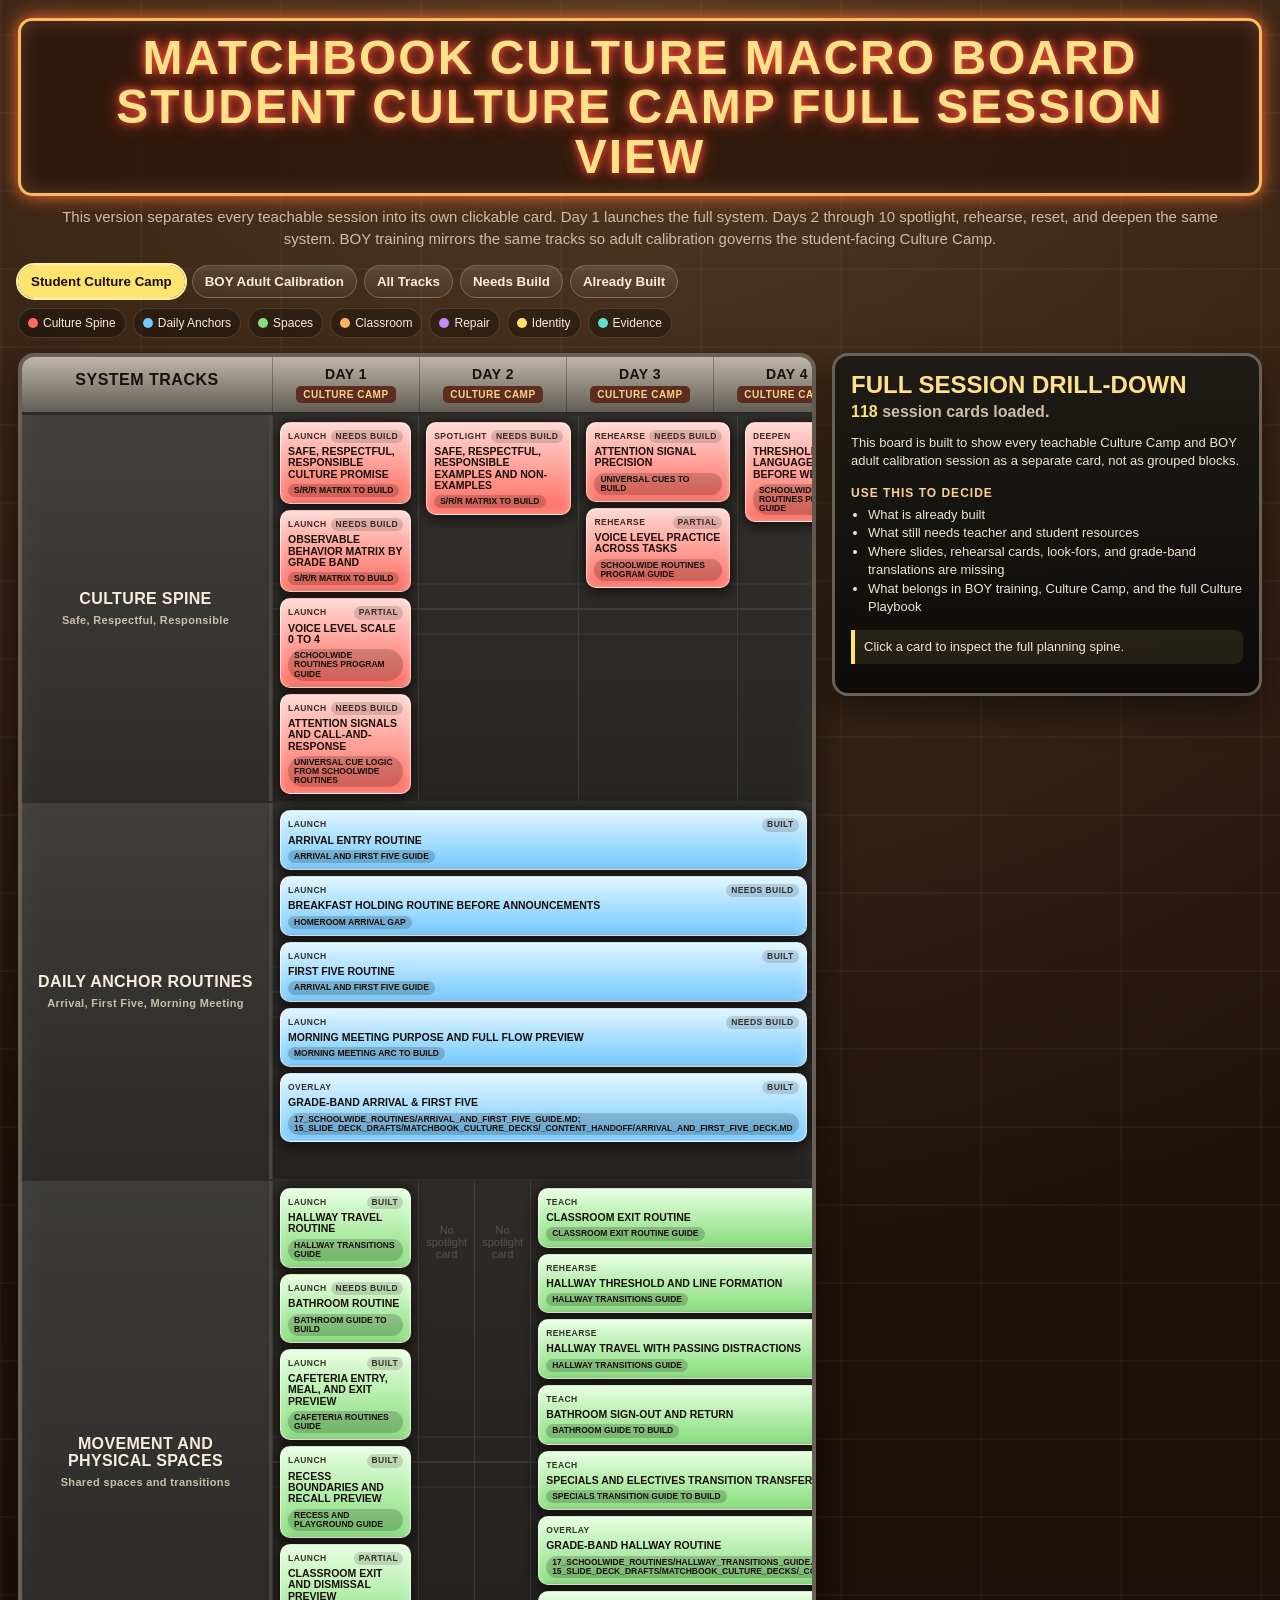
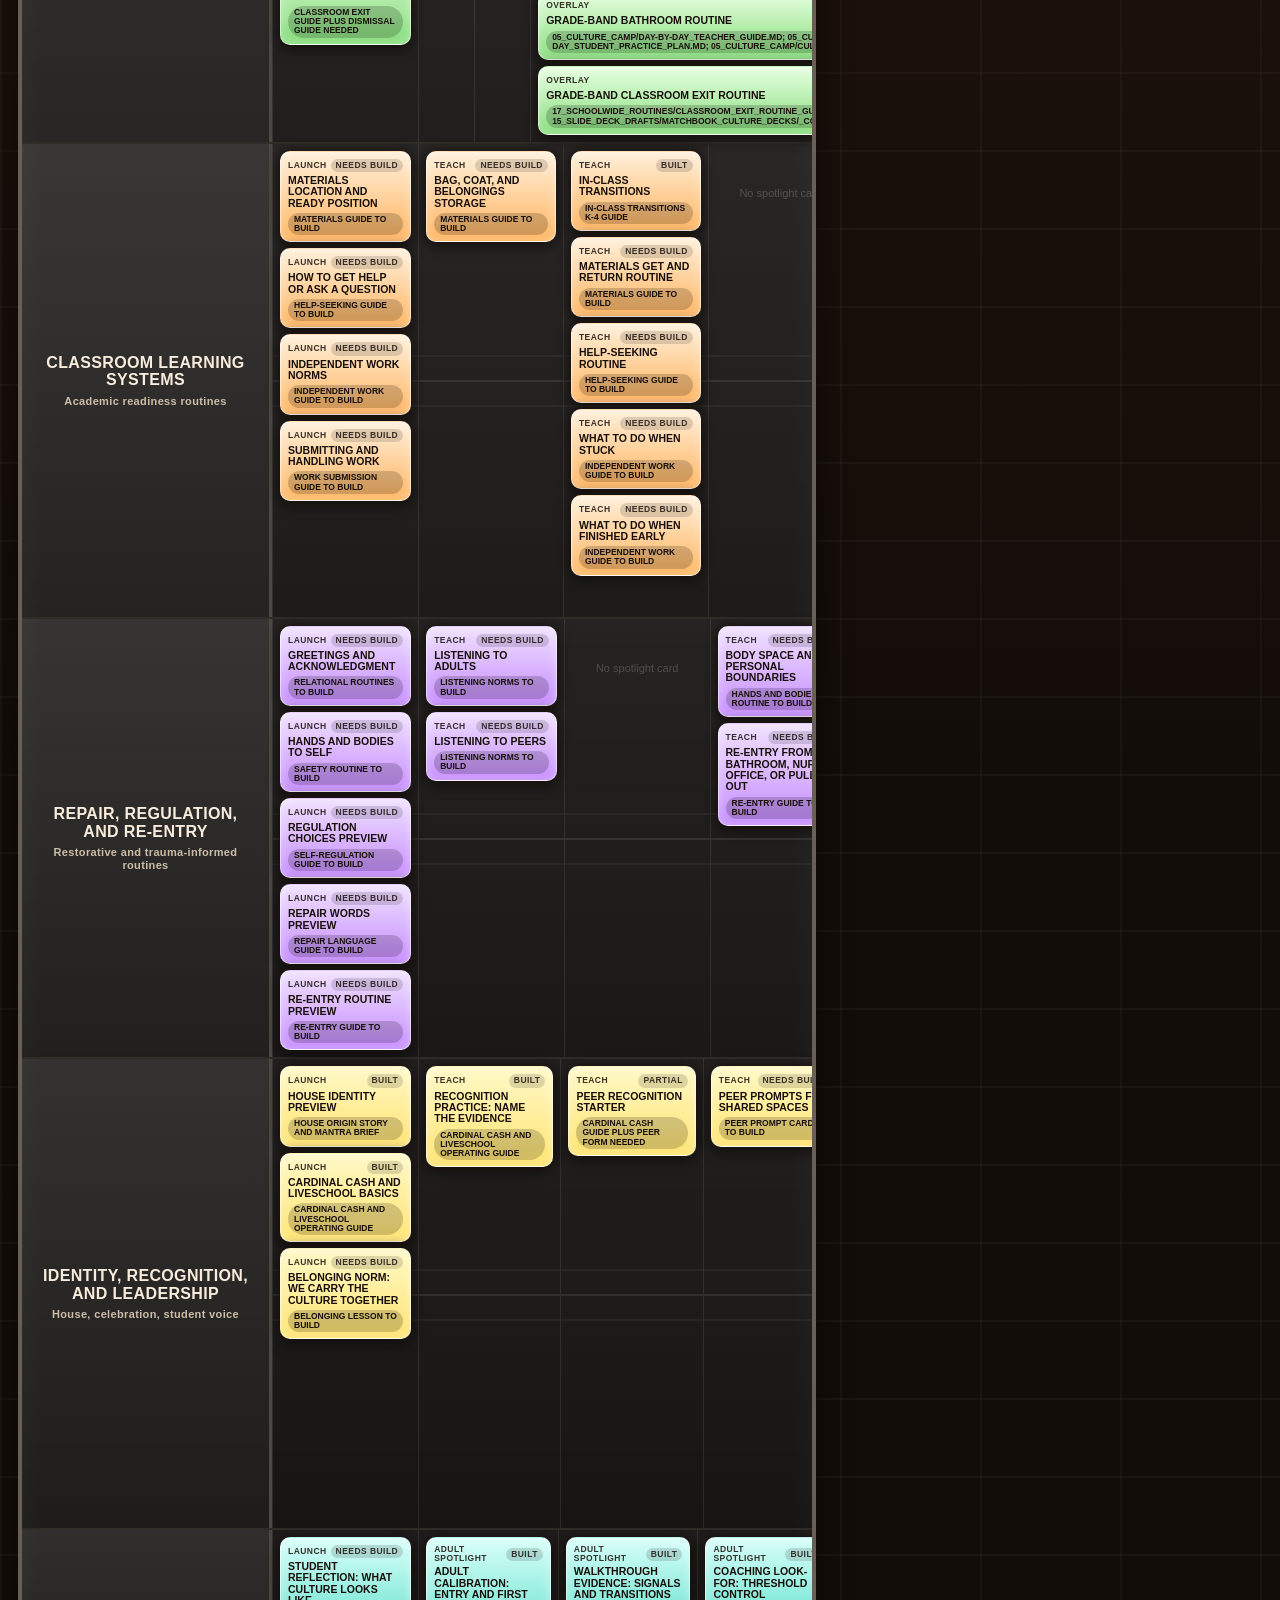
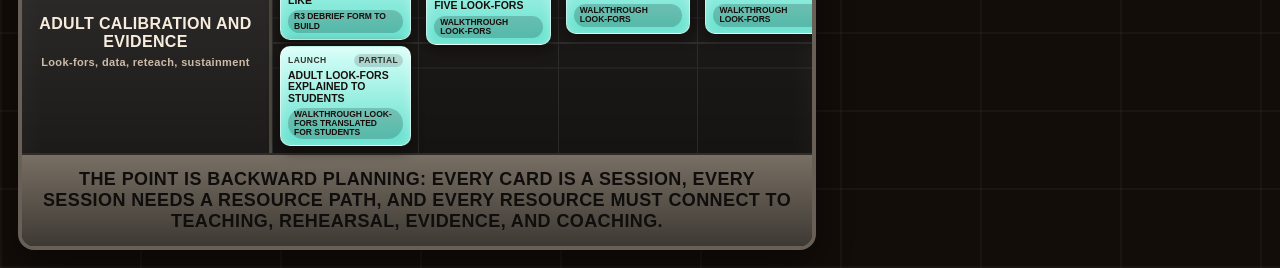
==== commit 1ea09741: "Restore original live tracker design" ====
--- a/live_tracker.html
+++ b/live_tracker.html
@@ -1,77 +1,92 @@
 <!doctype html>
 <html lang="en">
 <head>
-<meta charset="utf-8">
-<meta name="viewport" content="width=device-width,initial-scale=1">
-<title>Matchbook Culture Build Board</title>
+<meta charset="utf-8" />
+<meta name="viewport" content="width=device-width, initial-scale=1" />
+<title>Matchbook Culture BOY and Culture Camp Full Session Macro Board</title>
 <style>
-:root{--ink:#241815;--paper:#fbf6ec;--panel:#fffdf8;--line:#d8c7b4;--brown:#4a2518;--gold:#d6a631;--green:#176b51;--green-bg:#daf0e6;--amber:#985719;--amber-bg:#ffe9c7;--red:#922f2f;--red-bg:#f6d7d7;--muted:#735e54;--blue:#345f83}
-*{box-sizing:border-box}body{margin:0;background:var(--paper);color:var(--ink);font-family:Inter,Segoe UI,Arial,sans-serif;letter-spacing:0}.app{min-height:100vh}.topbar{background:var(--ink);color:#fff;padding:18px 24px;border-bottom:4px solid var(--gold);display:flex;align-items:center;justify-content:space-between;gap:18px}.brand h1{margin:0;color:#ffd978;font-family:Georgia,serif;font-size:26px}.brand p{margin:5px 0 0;color:#e7d9cb;font-size:13px}.download{color:#fff;text-decoration:none;border:1px solid #947664;padding:9px 12px;font-weight:700;font-size:13px;border-radius:6px}.shell{padding:18px 22px 28px;max-width:1700px;margin:auto}.audit{display:grid;grid-template-columns:minmax(320px,1.5fr) repeat(3,minmax(100px,.28fr));border:1px solid #baa68d;background:#fff8e8;margin-bottom:14px}.audit-copy{padding:16px 18px}.audit-copy h2{font-size:18px;margin:0 0 6px}.audit-copy p{font-size:13px;line-height:1.45;color:var(--muted);margin:0}.metric{border-left:1px solid #cdbba7;padding:13px 14px;display:flex;flex-direction:column;justify-content:center}.metric strong{font-size:27px;font-family:Georgia,serif}.metric span{font-size:11px;text-transform:uppercase;font-weight:800;margin-top:3px}.metric.complete strong{color:var(--green)}.metric.partial strong{color:var(--amber)}.metric.missing strong{color:var(--red)}.chain{display:flex;gap:16px;flex-wrap:wrap;padding:10px 14px;background:#eee3d5;border:1px solid var(--line);font-size:12px;margin-bottom:14px}.chain strong{color:var(--brown)}.toolbar{display:flex;align-items:center;gap:8px;flex-wrap:wrap;margin-bottom:14px}.segmented,.filters{display:flex;gap:4px;flex-wrap:wrap}.toolbar button{border:1px solid #bfa990;background:#fff;padding:8px 11px;border-radius:6px;color:var(--brown);font-weight:750;cursor:pointer}.toolbar button[aria-pressed="true"]{background:var(--brown);color:#fff;border-color:var(--brown)}.filters button[aria-pressed="true"]{background:var(--blue);border-color:var(--blue)}.search{margin-left:auto;min-width:240px;border:1px solid #bfa990;background:#fff;padding:9px 10px;border-radius:6px;font:inherit}.content{display:grid;grid-template-columns:minmax(0,1fr) 390px;gap:14px}.list-panel,.detail{background:var(--panel);border:1px solid var(--line)}.list-head{display:grid;grid-template-columns:90px 100px 145px minmax(200px,1fr) 88px;gap:8px;padding:10px 12px;background:#eadbca;color:var(--brown);font-size:11px;font-weight:850;text-transform:uppercase}.card-row{width:100%;display:grid;grid-template-columns:90px 100px 145px minmax(200px,1fr) 88px;gap:8px;align-items:center;text-align:left;padding:11px 12px;border:0;border-top:1px solid #e4d8ca;background:#fff;cursor:pointer;color:inherit}.card-row:hover,.card-row.active{background:#fff4d6}.id{font-family:Consolas,monospace;font-size:11px;color:#79645a;overflow-wrap:anywhere}.session,.track{font-size:12px;font-weight:700}.title strong{display:block;font-size:13px}.title span{display:block;font-size:11px;color:var(--muted);margin-top:3px}.badge{display:inline-flex;align-items:center;gap:5px;width:max-content;padding:5px 7px;border-radius:5px;font-size:10px;font-weight:900;text-transform:uppercase}.badge:before{content:"";width:7px;height:7px;border-radius:50%;background:currentColor}.badge.complete{background:var(--green-bg);color:var(--green)}.badge.partial{background:var(--amber-bg);color:var(--amber)}.badge.missing{background:var(--red-bg);color:var(--red)}.detail{position:sticky;top:12px;align-self:start;max-height:calc(100vh - 24px);overflow:auto;padding:18px}.detail .eyebrow{color:var(--muted);font-size:11px;font-weight:850;text-transform:uppercase}.detail h2{font-family:Georgia,serif;color:var(--brown);font-size:25px;line-height:1.08;margin:8px 0 12px}.meta{display:flex;gap:6px;flex-wrap:wrap;margin-bottom:14px}.pill{border:1px solid #cdbba7;padding:5px 7px;border-radius:5px;font-size:11px;background:#fff}.detail h3{font-size:12px;text-transform:uppercase;color:var(--brown);border-bottom:1px solid var(--line);padding-bottom:6px;margin:16px 0 8px}.detail ul{padding-left:18px;margin:0}.detail li{font-size:12px;line-height:1.5;margin:5px 0;overflow-wrap:anywhere}.finding{background:var(--amber-bg);border-left:4px solid var(--amber);padding:10px 11px;font-size:12px;line-height:1.45}.empty{padding:28px;color:var(--muted)}@media(max-width:980px){.content{grid-template-columns:1fr}.detail{position:static;max-height:none}.audit{grid-template-columns:1fr 1fr 1fr}.audit-copy{grid-column:1/-1}.metric:first-of-type{border-left:0}.list-head,.card-row{grid-template-columns:100px 130px minmax(220px,1fr) 90px}.list-head div:nth-child(3),.card-row .track{display:none}}@media(max-width:640px){.shell{padding:12px}.topbar{padding:14px;align-items:flex-start}.brand h1{font-size:21px}.brand p{display:none}.audit{grid-template-columns:1fr}.metric{border-left:0;border-top:1px solid #cdbba7}.toolbar{align-items:stretch}.search{margin-left:0;width:100%;min-width:0}.list-head{display:none}.card-row{grid-template-columns:1fr auto;padding:12px}.card-row .id,.card-row .session,.card-row .track{display:none}.detail h2{font-size:22px}}
+:root{
+  --bg:#120d09; --panel:#1d1712; --metal:#7d776d; --grid:#5a544b; --text:#f8ecdc; --muted:#cdbda8;
+  --culture:#ff6b5f; --anchors:#72c8ff; --spaces:#85dc7a; --classroom:#ffb45f; --repair:#c58bff; --identity:#ffe36f; --evidence:#5fe0cc;
+  --need:#ff756e; --partial:#ffd166; --built:#78e08f; --shadow:0 14px 35px rgba(0,0,0,.48);
+}
+*{box-sizing:border-box}
+body{margin:0; min-height:100vh; color:var(--text); font-family:Arial,Helvetica,sans-serif; background:
+ radial-gradient(circle at 50% 0%, rgba(255,219,120,.18), transparent 37%),
+ repeating-linear-gradient(0deg, rgba(255,255,255,.035) 0 2px, transparent 2px 78px),
+ repeating-linear-gradient(90deg, rgba(255,255,255,.03) 0 2px, transparent 2px 140px),
+ linear-gradient(180deg,#2c160e,#130d09 68%); padding:18px;}
+.shell{max-width:1760px;margin:0 auto;}
+.header{text-align:center;margin-bottom:14px}.neon{display:inline-block;padding:12px 28px;border:3px solid #ffb85f;border-radius:14px;background:rgba(44,21,11,.82);box-shadow:0 0 18px #ff7030,inset 0 0 20px rgba(255,232,145,.18);color:#ffe18a;text-transform:uppercase;letter-spacing:2px;font-size:clamp(24px,4vw,48px);line-height:1.03;text-shadow:0 0 9px #ff4e3c,0 0 18px rgba(255,70,44,.65);font-weight:900}.subtitle{max-width:1180px;margin:10px auto 0;color:var(--muted);font-size:15px;line-height:1.45}
+.topbar{display:flex;gap:10px;align-items:center;justify-content:space-between;flex-wrap:wrap;margin:15px 0}.controls,.legend{display:flex;gap:7px;flex-wrap:wrap;align-items:center}.btn{border:1px solid rgba(255,255,255,.22);background:linear-gradient(180deg,rgba(255,255,255,.12),rgba(255,255,255,.04));color:var(--text);border-radius:999px;padding:8px 12px;font-weight:800;cursor:pointer}.btn.active{background:#ffe36f;color:#171109;outline:2px solid #fff0a8}.legend span{font-size:12px;padding:7px 9px;border-radius:999px;background:rgba(0,0,0,.28);border:1px solid rgba(255,255,255,.14)}.dot{display:inline-block;width:10px;height:10px;border-radius:50%;margin-right:5px;vertical-align:-1px}.culture{background:var(--culture)}.anchors{background:var(--anchors)}.spaces{background:var(--spaces)}.classroom{background:var(--classroom)}.repair{background:var(--repair)}.identity{background:var(--identity)}.evidence{background:var(--evidence)}
+.layout{display:grid;grid-template-columns:minmax(0,1fr) 430px;gap:16px;align-items:start}.boardwrap{overflow:auto;border:4px solid #686057;border-radius:16px;background:linear-gradient(180deg,#2a2926,#141312);box-shadow:var(--shadow),inset 0 0 35px rgba(255,255,255,.05)}
+.board{min-width:1720px}.headrow,.trackrow{display:grid;grid-template-columns:250px repeat(10, 1fr)}.headrow{position:sticky;top:0;z-index:5;background:linear-gradient(180deg,#beb6a7,#625d55);color:#16110d;font-weight:900;text-transform:uppercase;letter-spacing:.5px;border-bottom:3px solid #2d2b27}.corner{padding:14px;text-align:center}.colhead{padding:9px 5px;text-align:center;border-left:1px solid rgba(0,0,0,.27);font-size:12px}.colhead b{display:block;font-size:14px}.colhead small{display:block;margin:4px auto 0;padding:3px 7px;background:#5c2e1f;color:#ffd08a;width:max-content;border-radius:5px}.trackrow{min-height:128px;border-bottom:2px solid #302d29}.tracklabel{display:flex;align-items:center;justify-content:center;text-align:center;padding:12px;border-right:3px solid #4d4941;background:linear-gradient(180deg,rgba(255,255,255,.11),rgba(255,255,255,.03));font-weight:900;text-transform:uppercase;letter-spacing:.35px;font-size:16px;line-height:1.1}.tracklabel small{display:block;color:var(--muted);font-size:11px;margin-top:6px;text-transform:none;font-weight:700}.cell{position:relative;min-height:128px;padding:7px;border-left:1px solid rgba(255,255,255,.09);background:linear-gradient(180deg,rgba(255,255,255,.035),transparent)}.cell:after{content:"";position:absolute;left:0;right:0;top:50%;height:2px;background:rgba(255,255,255,.09);box-shadow:0 -25px rgba(255,255,255,.045),0 25px rgba(255,255,255,.045);pointer-events:none}.stack{position:relative;z-index:2;display:flex;flex-direction:column;gap:6px}.card{width:100%;border-radius:10px;padding:7px 7px 6px;border:1px solid rgba(255,255,255,.55);box-shadow:0 0 12px currentColor,inset 0 0 12px rgba(255,255,255,.34),0 6px 14px rgba(0,0,0,.32);text-align:left;cursor:pointer;color:#180f0b;font-weight:900;text-transform:uppercase;font-size:10.5px;line-height:1.08;transition:transform .15s ease,filter .15s ease,opacity .15s ease}.card:hover{transform:translateY(-2px);filter:brightness(1.1)}.card .meta{display:flex;justify-content:space-between;gap:4px;align-items:center;margin-bottom:3px;font-size:8.5px;letter-spacing:.45px;opacity:.85}.card.culture{background:linear-gradient(180deg,#ffd7d2,var(--culture))}.card.anchors{background:linear-gradient(180deg,#e0f5ff,var(--anchors))}.card.spaces{background:linear-gradient(180deg,#e7ffe1,var(--spaces))}.card.classroom{background:linear-gradient(180deg,#fff0db,var(--classroom))}.card.repair{background:linear-gradient(180deg,#f0e1ff,var(--repair))}.card.identity{background:linear-gradient(180deg,#fff9c8,var(--identity))}.card.evidence{background:linear-gradient(180deg,#d9fff9,var(--evidence))}.badge{padding:2px 5px;border-radius:999px;background:rgba(0,0,0,.16);white-space:nowrap}.status{display:inline-block;margin-top:4px;padding:2px 6px;border-radius:999px;font-size:8.5px;background:rgba(0,0,0,.18)}.dim{opacity:.16;filter:grayscale(.8)}
+.panel{position:sticky;top:12px;border:3px solid #696158;border-radius:16px;padding:16px;background:linear-gradient(180deg,rgba(30,27,23,.97),rgba(12,11,10,.98));box-shadow:var(--shadow);max-height:calc(100vh - 32px);overflow:auto}.panel h2{margin:0 0 6px;color:#ffe18a;text-transform:uppercase;line-height:1.05}.panel .pmeta{color:var(--muted);font-weight:800;margin-bottom:10px}.panel h3{font-size:12px;text-transform:uppercase;color:#ffd08a;letter-spacing:1px;margin:15px 0 6px}.panel p,.panel li{font-size:13px;line-height:1.42;color:#f0e4d4}.panel ul{margin:6px 0 0;padding-left:17px}.measure{border-left:4px solid #ffe36f;padding:8px 9px;background:rgba(255,227,111,.09);border-radius:0 8px 8px 0}.grid2{display:grid;grid-template-columns:1fr 1fr;gap:8px}.mini{padding:7px 8px;border-radius:8px;background:rgba(255,255,255,.07);border:1px solid rgba(255,255,255,.11);font-size:12px}.tagNeed{color:var(--need);font-weight:900}.tagPartial{color:var(--partial);font-weight:900}.tagBuilt{color:var(--built);font-weight:900}.note{margin-top:12px;padding:10px;border-radius:10px;background:rgba(0,0,0,.27);color:var(--muted);font-size:12.5px;line-height:1.4}.footer{padding:14px 18px;background:linear-gradient(180deg,#786f64,#3d3933);color:#100e0c;text-align:center;font-weight:900;text-transform:uppercase;font-size:18px;letter-spacing:.4px}.empty{color:rgba(255,255,255,.2);font-size:11px;text-align:center;padding-top:36px}.counter{font-weight:900;color:#ffe36f}
+@media(max-width:1150px){.layout{grid-template-columns:1fr}.panel{position:static;max-height:none}.board{min-width:1580px}body{padding:10px}}
 </style>
 </head>
 <body>
-<div class="app">
-  <header class="topbar">
-    <div class="brand"><h1>Matchbook Culture Build Board</h1><p>Audited BOY Adult Calibration and 10-Day Student Culture Camp tracker</p></div>
-    <a class="download" href="./matchbook_tracker_data.csv" download>Download Audit CSV</a>
-  </header>
-  <main class="shell">
-    <section class="audit">
-      <div class="audit-copy"><h2>Source audit status: 32 Complete / 7 Partial / 0 Missing</h2><p>Audit date: 2026-06-04. Completion reflects the cited local source files, including subfolders. Partial means the files exist but remain too thin to claim fully complete.</p></div>
-      <div class="metric complete"><strong>32</strong><span>Complete</span></div>
-      <div class="metric partial"><strong>7</strong><span>Partial</span></div>
-      <div class="metric missing"><strong>0</strong><span>Missing</span></div>
-    </section>
-    <section class="chain"><span><strong>Folder-chain audit:</strong></span><span>123 MET</span><span>68 PARTIAL</span><span>18 CLOSED</span><span>11 N/A</span><span>220 cells total</span><span>2 cells promoted to MET</span></section>
-    <section class="toolbar">
-      <div class="segmented" id="views"></div>
-      <div class="filters" id="tracks"></div>
-      <input class="search" id="search" type="search" placeholder="Search cards or source files" aria-label="Search cards or source files">
-    </section>
-    <section class="content">
-      <div class="list-panel">
-        <div class="list-head"><div>Record</div><div>Session</div><div>Track</div><div>Tracker Item</div><div>Status</div></div>
-        <div id="rows"></div>
-      </div>
-      <aside class="detail" id="detail"></aside>
-    </section>
-  </main>
+<div class="shell">
+<header class="header"><div class="neon">Matchbook Culture Macro Board<br><span id="viewTitle">Student Culture Camp Full Session View</span></div><p class="subtitle">This version separates every teachable session into its own clickable card. Day 1 launches the full system. Days 2 through 10 spotlight, rehearse, reset, and deepen the same system. BOY training mirrors the same tracks so adult calibration governs the student-facing Culture Camp.</p></header>
+<section class="topbar"><div class="controls"><button class="btn active" data-view="student">Student Culture Camp</button><button class="btn" data-view="boy">BOY Adult Calibration</button><button class="btn" data-filter="all">All Tracks</button><button class="btn" data-filter="needs">Needs Build</button><button class="btn" data-filter="built">Already Built</button></div><div class="legend"><span><i class="dot culture"></i>Culture Spine</span><span><i class="dot anchors"></i>Daily Anchors</span><span><i class="dot spaces"></i>Spaces</span><span><i class="dot classroom"></i>Classroom</span><span><i class="dot repair"></i>Repair</span><span><i class="dot identity"></i>Identity</span><span><i class="dot evidence"></i>Evidence</span></div></section>
+<main class="layout"><section class="boardwrap"><div class="board" id="board"></div><div class="footer">The point is backward planning: every card is a session, every session needs a resource path, and every resource must connect to teaching, rehearsal, evidence, and coaching.</div></section><aside class="panel" id="panel"><h2>Full Session Drill-Down</h2><div class="pmeta"><span class="counter" id="count"></span> session cards loaded.</div><p>This board is built to show every teachable Culture Camp and BOY adult calibration session as a separate card, not as grouped blocks.</p><h3>Use this to decide</h3><ul><li>What is already built</li><li>What still needs teacher and student resources</li><li>Where slides, rehearsal cards, look-fors, and grade-band translations are missing</li><li>What belongs in BOY training, Culture Camp, and the full Culture Playbook</li></ul><p class="measure">Click a card to inspect the full planning spine.</p></aside></main>
 </div>
+<script id="data" type="application/json">{"tracks":[["culture","Culture Spine","Safe, Respectful, Responsible"],["anchors","Daily Anchor Routines","Arrival, First Five, Morning Meeting"],["spaces","Movement and Physical Spaces","Shared spaces and transitions"],["classroom","Classroom Learning Systems","Academic readiness routines"],["repair","Repair, Regulation, and Re-entry","Restorative and trauma-informed routines"],["identity","Identity, Recognition, and Leadership","House, celebration, student voice"],["evidence","Adult Calibration and Evidence","Look-fors, data, reteach, sustainment"]],"cards":[{"id":"s_1","view":"student","col":"Day 1","track":"culture","title":"Safe, Respectful, Responsible Culture Promise","dosage":"Launch","source":"S/R/R Matrix to build","status":"Needs build","teaches":"This session teaches safe, respectful, responsible culture promise as an explicit part of the Matchbook culture operating system.","why":"It matters because students cannot be expected to live culture spine without being taught the specific behaviors, language, and routines that make the system visible.","srr":"Defines the visible behaviors for Safe, Respectful, and Responsible so values become observable and teachable.","adult":"Model the routine, name the expectation, practice the steps, recognize visible evidence, and reteach the smallest broken part before moving to consequence language.","student":"Students name what the routine requires, practice the steps, respond to the cue, and show evidence of Safe, Respectful, and Responsible behavior.","grade":{"K-2":"Use concrete language, visuals, gestures, and repeated practice.","3-5":"Use examples, non-examples, peer practice, and student explanation.","6-8":"Use rationale, dignity, autonomy, and student leadership in execution."},"resources":{"Source status":"Needs build","Teacher-facing guide":"Need","Student-facing lesson":"Need","Slide sequence":"Need","Rehearsal card":"Need","Coaching look-for":"Need","Grade-band translation":"Need","Culture Playbook placement":"Yes"},"resourceNeeded":"Teacher guide, student mini-lesson, slide sequence, rehearsal card, coaching look-for, and grade-band translation as applicable.","rehearsal":"Model it once, practice it once, stop at the first predictable slip, rebuild that exact move, then run it again cleanly.","recognition":"Recognize named behavior tied to Safe, Respectful, or Responsible. Do not reward vague compliance.","reteach":"Reteach the routine before assuming defiance. Keep the reteach narrow, visible, and immediate.","coach":"Look for adult clarity, student independence, low adult narration, and evidence that the routine can survive a predictable distraction.","r3":{"Reflection":"What do I notice about how this routine is working in real time?","Resistance":"What might get in the way for adults or students during implementation?","Revelation":"What next move will help the routine become more consistent tomorrow?"}},{"id":"s_2","view":"student","col":"Day 1","track":"culture","title":"Observable Behavior Matrix by Grade Band","dosage":"Launch","source":"S/R/R Matrix to build","status":"Needs build","teaches":"This session teaches observable behavior matrix by grade band as an explicit part of the Matchbook culture operating system.","why":"It matters because students cannot be expected to live culture spine without being taught the specific behaviors, language, and routines that make the system visible.","srr":"Defines the visible behaviors for Safe, Respectful, and Responsible so values become observable and teachable.","adult":"Model the routine, name the expectation, practice the steps, recognize visible evidence, and reteach the smallest broken part before moving to consequence language.","student":"Students name what the routine requires, practice the steps, respond to the cue, and show evidence of Safe, Respectful, and Responsible behavior.","grade":{"K-2":"Use concrete language, visuals, gestures, and repeated practice.","3-5":"Use examples, non-examples, peer practice, and student explanation.","6-8":"Use rationale, dignity, autonomy, and student leadership in execution."},"resources":{"Source status":"Needs build","Teacher-facing guide":"Need","Student-facing lesson":"Need","Slide sequence":"Need","Rehearsal card":"Need","Coaching look-for":"Need","Grade-band translation":"Need","Culture Playbook placement":"Yes"},"resourceNeeded":"Teacher guide, student mini-lesson, slide sequence, rehearsal card, coaching look-for, and grade-band translation as applicable.","rehearsal":"Model it once, practice it once, stop at the first predictable slip, rebuild that exact move, then run it again cleanly.","recognition":"Recognize named behavior tied to Safe, Respectful, or Responsible. Do not reward vague compliance.","reteach":"Reteach the routine before assuming defiance. Keep the reteach narrow, visible, and immediate.","coach":"Look for adult clarity, student independence, low adult narration, and evidence that the routine can survive a predictable distraction.","r3":{"Reflection":"What do I notice about how this routine is working in real time?","Resistance":"What might get in the way for adults or students during implementation?","Revelation":"What next move will help the routine become more consistent tomorrow?"}},{"id":"s_3","view":"student","col":"Day 1","track":"culture","title":"Voice Level Scale 0 to 4","dosage":"Launch","source":"Schoolwide Routines Program Guide","status":"Partial","teaches":"This session teaches voice level scale 0 to 4 as an explicit part of the Matchbook culture operating system.","why":"It matters because students cannot be expected to live culture spine without being taught the specific behaviors, language, and routines that make the system visible.","srr":"Defines the visible behaviors for Safe, Respectful, and Responsible so values become observable and teachable.","adult":"Model the routine, name the expectation, practice the steps, recognize visible evidence, and reteach the smallest broken part before moving to consequence language.","student":"Students name what the routine requires, practice the steps, respond to the cue, and show evidence of Safe, Respectful, and Responsible behavior.","grade":{"K-2":"Use concrete language, visuals, gestures, and repeated practice.","3-5":"Use examples, non-examples, peer practice, and student explanation.","6-8":"Use rationale, dignity, autonomy, and student leadership in execution."},"resources":{"Source status":"Partial","Teacher-facing guide":"Partial","Student-facing lesson":"Need","Slide sequence":"Need","Rehearsal card":"Need","Coaching look-for":"Need","Grade-band translation":"Need","Culture Playbook placement":"Yes"},"resourceNeeded":"Teacher guide, student mini-lesson, slide sequence, rehearsal card, coaching look-for, and grade-band translation as applicable.","rehearsal":"Model it once, practice it once, stop at the first predictable slip, rebuild that exact move, then run it again cleanly.","recognition":"Recognize named behavior tied to Safe, Respectful, or Responsible. Do not reward vague compliance.","reteach":"Reteach the routine before assuming defiance. Keep the reteach narrow, visible, and immediate.","coach":"Look for adult clarity, student independence, low adult narration, and evidence that the routine can survive a predictable distraction.","r3":{"Reflection":"What do I notice about how this routine is working in real time?","Resistance":"What might get in the way for adults or students during implementation?","Revelation":"What next move will help the routine become more consistent tomorrow?"}},{"id":"s_4","view":"student","col":"Day 1","track":"culture","title":"Attention Signals and Call-and-Response","dosage":"Launch","source":"Universal cue logic from Schoolwide Routines","status":"Needs build","teaches":"This session teaches attention signals and call-and-response as an explicit part of the Matchbook culture operating system.","why":"It matters because students cannot be expected to live culture spine without being taught the specific behaviors, language, and routines that make the system visible.","srr":"Defines the visible behaviors for Safe, Respectful, and Responsible so values become observable and teachable.","adult":"Model the routine, name the expectation, practice the steps, recognize visible evidence, and reteach the smallest broken part before moving to consequence language.","student":"Students name what the routine requires, practice the steps, respond to the cue, and show evidence of Safe, Respectful, and Responsible behavior.","grade":{"K-2":"Use concrete language, visuals, gestures, and repeated practice.","3-5":"Use examples, non-examples, peer practice, and student explanation.","6-8":"Use rationale, dignity, autonomy, and student leadership in execution."},"resources":{"Source status":"Needs build","Teacher-facing guide":"Need","Student-facing lesson":"Need","Slide sequence":"Need","Rehearsal card":"Need","Coaching look-for":"Need","Grade-band translation":"Need","Culture Playbook placement":"Yes"},"resourceNeeded":"Teacher guide, student mini-lesson, slide sequence, rehearsal card, coaching look-for, and grade-band translation as applicable.","rehearsal":"Model it once, practice it once, stop at the first predictable slip, rebuild that exact move, then run it again cleanly.","recognition":"Recognize named behavior tied to Safe, Respectful, or Responsible. Do not reward vague compliance.","reteach":"Reteach the routine before assuming defiance. Keep the reteach narrow, visible, and immediate.","coach":"Look for adult clarity, student independence, low adult narration, and evidence that the routine can survive a predictable distraction.","r3":{"Reflection":"What do I notice about how this routine is working in real time?","Resistance":"What might get in the way for adults or students during implementation?","Revelation":"What next move will help the routine become more consistent tomorrow?"}},{"id":"s_5","view":"student","col":"Day 1","track":"anchors","title":"Arrival Entry Routine","dosage":"Launch","source":"Arrival and First Five Guide","status":"Built","teaches":"This session teaches arrival entry routine as an explicit part of the Matchbook culture operating system.","why":"It matters because students cannot be expected to live daily anchor routines without being taught the specific behaviors, language, and routines that make the system visible.","srr":"Builds calm, relational, responsible entry into learning while protecting student dignity and readiness.","adult":"Model the routine, name the expectation, practice the steps, recognize visible evidence, and reteach the smallest broken part before moving to consequence language.","student":"Students name what the routine requires, practice the steps, respond to the cue, and show evidence of Safe, Respectful, and Responsible behavior.","grade":{"K-2":"Use concrete language, visuals, gestures, and repeated practice.","3-5":"Use examples, non-examples, peer practice, and student explanation.","6-8":"Use rationale, dignity, autonomy, and student leadership in execution."},"resources":{"Source status":"Built","Teacher-facing guide":"Built","Student-facing lesson":"Need","Slide sequence":"Need","Rehearsal card":"Need","Coaching look-for":"Built","Grade-band translation":"Partial","Culture Playbook placement":"Yes"},"resourceNeeded":"Teacher guide, student mini-lesson, slide sequence, rehearsal card, coaching look-for, and grade-band translation as applicable.","rehearsal":"Model it once, practice it once, stop at the first predictable slip, rebuild that exact move, then run it again cleanly.","recognition":"Recognize named behavior tied to Safe, Respectful, or Responsible. Do not reward vague compliance.","reteach":"Reteach the routine before assuming defiance. Keep the reteach narrow, visible, and immediate.","coach":"Look for adult clarity, student independence, low adult narration, and evidence that the routine can survive a predictable distraction.","r3":{"Reflection":"What do I notice about how this routine is working in real time?","Resistance":"What might get in the way for adults or students during implementation?","Revelation":"What next move will help the routine become more consistent tomorrow?"}},{"id":"s_6","view":"student","col":"Day 1","track":"anchors","title":"Breakfast Holding Routine Before Announcements","dosage":"Launch","source":"Homeroom arrival gap","status":"Needs build","teaches":"This session teaches breakfast holding routine before announcements as an explicit part of the Matchbook culture operating system.","why":"It matters because students cannot be expected to live daily anchor routines without being taught the specific behaviors, language, and routines that make the system visible.","srr":"Builds calm, relational, responsible entry into learning while protecting student dignity and readiness.","adult":"Model the routine, name the expectation, practice the steps, recognize visible evidence, and reteach the smallest broken part before moving to consequence language.","student":"Students name what the routine requires, practice the steps, respond to the cue, and show evidence of Safe, Respectful, and Responsible behavior.","grade":{"K-2":"Use visuals, adult-coached words, short reset choices, and immediate return practice.","3-5":"Use sentence stems, role-play, peer repair language, and guided reflection.","6-8":"Use dignity-centered language, private correction, student-owned repair, and independent return expectations."},"resources":{"Source status":"Needs build","Teacher-facing guide":"Need","Student-facing lesson":"Need","Slide sequence":"Need","Rehearsal card":"Need","Coaching look-for":"Need","Grade-band translation":"Need","Culture Playbook placement":"Yes"},"resourceNeeded":"Teacher guide, student mini-lesson, slide sequence, rehearsal card, coaching look-for, and grade-band translation as applicable.","rehearsal":"Model it once, practice it once, stop at the first predictable slip, rebuild that exact move, then run it again cleanly.","recognition":"Recognize named behavior tied to Safe, Respectful, or Responsible. Do not reward vague compliance.","reteach":"Reteach the routine before assuming defiance. Keep the reteach narrow, visible, and immediate.","coach":"Look for adult clarity, student independence, low adult narration, and evidence that the routine can survive a predictable distraction.","r3":{"Reflection":"What do I notice about how this routine is working in real time?","Resistance":"What might get in the way for adults or students during implementation?","Revelation":"What next move will help the routine become more consistent tomorrow?"}},{"id":"s_7","view":"student","col":"Day 1","track":"anchors","title":"First Five Routine","dosage":"Launch","source":"Arrival and First Five Guide","status":"Built","teaches":"This session teaches first five routine as an explicit part of the Matchbook culture operating system.","why":"It matters because students cannot be expected to live daily anchor routines without being taught the specific behaviors, language, and routines that make the system visible.","srr":"Builds calm, relational, responsible entry into learning while protecting student dignity and readiness.","adult":"Model the routine, name the expectation, practice the steps, recognize visible evidence, and reteach the smallest broken part before moving to consequence language.","student":"Students name what the routine requires, practice the steps, respond to the cue, and show evidence of Safe, Respectful, and Responsible behavior.","grade":{"K-2":"Use concrete language, visuals, gestures, and repeated practice.","3-5":"Use examples, non-examples, peer practice, and student explanation.","6-8":"Use rationale, dignity, autonomy, and student leadership in execution."},"resources":{"Source status":"Built","Teacher-facing guide":"Built","Student-facing lesson":"Need","Slide sequence":"Need","Rehearsal card":"Need","Coaching look-for":"Built","Grade-band translation":"Partial","Culture Playbook placement":"Yes"},"resourceNeeded":"Teacher guide, student mini-lesson, slide sequence, rehearsal card, coaching look-for, and grade-band translation as applicable.","rehearsal":"Model it once, practice it once, stop at the first predictable slip, rebuild that exact move, then run it again cleanly.","recognition":"Recognize named behavior tied to Safe, Respectful, or Responsible. Do not reward vague compliance.","reteach":"Reteach the routine before assuming defiance. Keep the reteach narrow, visible, and immediate.","coach":"Look for adult clarity, student independence, low adult narration, and evidence that the routine can survive a predictable distraction.","r3":{"Reflection":"What do I notice about how this routine is working in real time?","Resistance":"What might get in the way for adults or students during implementation?","Revelation":"What next move will help the routine become more consistent tomorrow?"}},{"id":"s_8","view":"student","col":"Day 1","track":"anchors","title":"Morning Meeting Purpose and Full Flow Preview","dosage":"Launch","source":"Morning Meeting arc to build","status":"Needs build","teaches":"This session teaches morning meeting purpose and full flow preview as an explicit part of the Matchbook culture operating system.","why":"It matters because students cannot be expected to live daily anchor routines without being taught the specific behaviors, language, and routines that make the system visible.","srr":"Builds calm, relational, responsible entry into learning while protecting student dignity and readiness.","adult":"Model the routine, name the expectation, practice the steps, recognize visible evidence, and reteach the smallest broken part before moving to consequence language.","student":"Students name what the routine requires, practice the steps, respond to the cue, and show evidence of Safe, Respectful, and Responsible behavior.","grade":{"K-2":"Use concrete language, visuals, gestures, and repeated practice.","3-5":"Use examples, non-examples, peer practice, and student explanation.","6-8":"Use rationale, dignity, autonomy, and student leadership in execution."},"resources":{"Source status":"Needs build","Teacher-facing guide":"Need","Student-facing lesson":"Need","Slide sequence":"Need","Rehearsal card":"Need","Coaching look-for":"Need","Grade-band translation":"Need","Culture Playbook placement":"Yes"},"resourceNeeded":"Teacher guide, student mini-lesson, slide sequence, rehearsal card, coaching look-for, and grade-band translation as applicable.","rehearsal":"Model it once, practice it once, stop at the first predictable slip, rebuild that exact move, then run it again cleanly.","recognition":"Recognize named behavior tied to Safe, Respectful, or Responsible. Do not reward vague compliance.","reteach":"Reteach the routine before assuming defiance. Keep the reteach narrow, visible, and immediate.","coach":"Look for adult clarity, student independence, low adult narration, and evidence that the routine can survive a predictable distraction.","r3":{"Reflection":"What do I notice about how this routine is working in real time?","Resistance":"What might get in the way for adults or students during implementation?","Revelation":"What next move will help the routine become more consistent tomorrow?"}},{"id":"s_9","view":"student","col":"Day 1","track":"spaces","title":"Hallway Travel Routine","dosage":"Launch","source":"Hallway Transitions Guide","status":"Built","teaches":"This session teaches hallway travel routine as an explicit part of the Matchbook culture operating system.","why":"It matters because students cannot be expected to live movement and physical spaces without being taught the specific behaviors, language, and routines that make the system visible.","srr":"Protects physical safety, respectful movement, and responsible use of shared space.","adult":"Model the routine, name the expectation, practice the steps, recognize visible evidence, and reteach the smallest broken part before moving to consequence language.","student":"Students name what the routine requires, practice the steps, respond to the cue, and show evidence of Safe, Respectful, and Responsible behavior.","grade":{"K-2":"Heavy modeling, visuals, short routes, repeated practice, and adult narration during release.","3-5":"Clear route, cue, and student-owned steps with lighter adult narration.","6-8":"Rationale, self-management, passing-period readiness, and adult presence without overdirection."},"resources":{"Source status":"Built","Teacher-facing guide":"Built","Student-facing lesson":"Need","Slide sequence":"Need","Rehearsal card":"Need","Coaching look-for":"Built","Grade-band translation":"Partial","Culture Playbook placement":"Yes"},"resourceNeeded":"Teacher guide, student mini-lesson, slide sequence, rehearsal card, coaching look-for, and grade-band translation as applicable.","rehearsal":"Model it once, practice it once, stop at the first predictable slip, rebuild that exact move, then run it again cleanly.","recognition":"Recognize named behavior tied to Safe, Respectful, or Responsible. Do not reward vague compliance.","reteach":"Reteach the routine before assuming defiance. Keep the reteach narrow, visible, and immediate.","coach":"Look for adult clarity, student independence, low adult narration, and evidence that the routine can survive a predictable distraction.","r3":{"Reflection":"What do I notice about how this routine is working in real time?","Resistance":"What might get in the way for adults or students during implementation?","Revelation":"What next move will help the routine become more consistent tomorrow?"}},{"id":"s_10","view":"student","col":"Day 1","track":"spaces","title":"Bathroom Routine","dosage":"Launch","source":"Bathroom guide to build","status":"Needs build","teaches":"This session teaches bathroom routine as an explicit part of the Matchbook culture operating system.","why":"It matters because students cannot be expected to live movement and physical spaces without being taught the specific behaviors, language, and routines that make the system visible.","srr":"Protects physical safety, respectful movement, and responsible use of shared space.","adult":"Model the routine, name the expectation, practice the steps, recognize visible evidence, and reteach the smallest broken part before moving to consequence language.","student":"Students name what the routine requires, practice the steps, respond to the cue, and show evidence of Safe, Respectful, and Responsible behavior.","grade":{"K-2":"Heavy modeling, visuals, short routes, repeated practice, and adult narration during release.","3-5":"Clear route, cue, and student-owned steps with lighter adult narration.","6-8":"Rationale, self-management, passing-period readiness, and adult presence without overdirection."},"resources":{"Source status":"Needs build","Teacher-facing guide":"Need","Student-facing lesson":"Need","Slide sequence":"Need","Rehearsal card":"Need","Coaching look-for":"Need","Grade-band translation":"Need","Culture Playbook placement":"Yes"},"resourceNeeded":"Teacher guide, student mini-lesson, slide sequence, rehearsal card, coaching look-for, and grade-band translation as applicable.","rehearsal":"Model it once, practice it once, stop at the first predictable slip, rebuild that exact move, then run it again cleanly.","recognition":"Recognize named behavior tied to Safe, Respectful, or Responsible. Do not reward vague compliance.","reteach":"Reteach the routine before assuming defiance. Keep the reteach narrow, visible, and immediate.","coach":"Look for adult clarity, student independence, low adult narration, and evidence that the routine can survive a predictable distraction.","r3":{"Reflection":"What do I notice about how this routine is working in real time?","Resistance":"What might get in the way for adults or students during implementation?","Revelation":"What next move will help the routine become more consistent tomorrow?"}},{"id":"s_11","view":"student","col":"Day 1","track":"spaces","title":"Cafeteria Entry, Meal, and Exit Preview","dosage":"Launch","source":"Cafeteria Routines Guide","status":"Built","teaches":"This session teaches cafeteria entry, meal, and exit preview as an explicit part of the Matchbook culture operating system.","why":"It matters because students cannot be expected to live movement and physical spaces without being taught the specific behaviors, language, and routines that make the system visible.","srr":"Protects physical safety, respectful movement, and responsible use of shared space.","adult":"Model the routine, name the expectation, practice the steps, recognize visible evidence, and reteach the smallest broken part before moving to consequence language.","student":"Students name what the routine requires, practice the steps, respond to the cue, and show evidence of Safe, Respectful, and Responsible behavior.","grade":{"K-2":"Heavy modeling, visuals, short routes, repeated practice, and adult narration during release.","3-5":"Clear route, cue, and student-owned steps with lighter adult narration.","6-8":"Rationale, self-management, passing-period readiness, and adult presence without overdirection."},"resources":{"Source status":"Built","Teacher-facing guide":"Built","Student-facing lesson":"Need","Slide sequence":"Need","Rehearsal card":"Need","Coaching look-for":"Built","Grade-band translation":"Partial","Culture Playbook placement":"Yes"},"resourceNeeded":"Teacher guide, student mini-lesson, slide sequence, rehearsal card, coaching look-for, and grade-band translation as applicable.","rehearsal":"Model it once, practice it once, stop at the first predictable slip, rebuild that exact move, then run it again cleanly.","recognition":"Recognize named behavior tied to Safe, Respectful, or Responsible. Do not reward vague compliance.","reteach":"Reteach the routine before assuming defiance. Keep the reteach narrow, visible, and immediate.","coach":"Look for adult clarity, student independence, low adult narration, and evidence that the routine can survive a predictable distraction.","r3":{"Reflection":"What do I notice about how this routine is working in real time?","Resistance":"What might get in the way for adults or students during implementation?","Revelation":"What next move will help the routine become more consistent tomorrow?"}},{"id":"s_12","view":"student","col":"Day 1","track":"spaces","title":"Recess Boundaries and Recall Preview","dosage":"Launch","source":"Recess and Playground Guide","status":"Built","teaches":"This session teaches recess boundaries and recall preview as an explicit part of the Matchbook culture operating system.","why":"It matters because students cannot be expected to live movement and physical spaces without being taught the specific behaviors, language, and routines that make the system visible.","srr":"Protects physical safety, respectful movement, and responsible use of shared space.","adult":"Model the routine, name the expectation, practice the steps, recognize visible evidence, and reteach the smallest broken part before moving to consequence language.","student":"Students name what the routine requires, practice the steps, respond to the cue, and show evidence of Safe, Respectful, and Responsible behavior.","grade":{"K-2":"Heavy modeling, visuals, short routes, repeated practice, and adult narration during release.","3-5":"Clear route, cue, and student-owned steps with lighter adult narration.","6-8":"Rationale, self-management, passing-period readiness, and adult presence without overdirection."},"resources":{"Source status":"Built","Teacher-facing guide":"Built","Student-facing lesson":"Need","Slide sequence":"Need","Rehearsal card":"Need","Coaching look-for":"Built","Grade-band translation":"Partial","Culture Playbook placement":"Yes"},"resourceNeeded":"Teacher guide, student mini-lesson, slide sequence, rehearsal card, coaching look-for, and grade-band translation as applicable.","rehearsal":"Model it once, practice it once, stop at the first predictable slip, rebuild that exact move, then run it again cleanly.","recognition":"Recognize named behavior tied to Safe, Respectful, or Responsible. Do not reward vague compliance.","reteach":"Reteach the routine before assuming defiance. Keep the reteach narrow, visible, and immediate.","coach":"Look for adult clarity, student independence, low adult narration, and evidence that the routine can survive a predictable distraction.","r3":{"Reflection":"What do I notice about how this routine is working in real time?","Resistance":"What might get in the way for adults or students during implementation?","Revelation":"What next move will help the routine become more consistent tomorrow?"}},{"id":"s_13","view":"student","col":"Day 1","track":"spaces","title":"Classroom Exit and Dismissal Preview","dosage":"Launch","source":"Classroom Exit Guide plus Dismissal Guide needed","status":"Partial","teaches":"This session teaches classroom exit and dismissal preview as an explicit part of the Matchbook culture operating system.","why":"It matters because students cannot be expected to live movement and physical spaces without being taught the specific behaviors, language, and routines that make the system visible.","srr":"Protects physical safety, respectful movement, and responsible use of shared space.","adult":"Model the routine, name the expectation, practice the steps, recognize visible evidence, and reteach the smallest broken part before moving to consequence language.","student":"Students name what the routine requires, practice the steps, respond to the cue, and show evidence of Safe, Respectful, and Responsible behavior.","grade":{"K-2":"Heavy modeling, visuals, short routes, repeated practice, and adult narration during release.","3-5":"Clear route, cue, and student-owned steps with lighter adult narration.","6-8":"Rationale, self-management, passing-period readiness, and adult presence without overdirection."},"resources":{"Source status":"Partial","Teacher-facing guide":"Partial","Student-facing lesson":"Need","Slide sequence":"Need","Rehearsal card":"Need","Coaching look-for":"Need","Grade-band translation":"Need","Culture Playbook placement":"Yes"},"resourceNeeded":"Teacher guide, student mini-lesson, slide sequence, rehearsal card, coaching look-for, and grade-band translation as applicable.","rehearsal":"Model it once, practice it once, stop at the first predictable slip, rebuild that exact move, then run it again cleanly.","recognition":"Recognize named behavior tied to Safe, Respectful, or Responsible. Do not reward vague compliance.","reteach":"Reteach the routine before assuming defiance. Keep the reteach narrow, visible, and immediate.","coach":"Look for adult clarity, student independence, low adult narration, and evidence that the routine can survive a predictable distraction.","r3":{"Reflection":"What do I notice about how this routine is working in real time?","Resistance":"What might get in the way for adults or students during implementation?","Revelation":"What next move will help the routine become more consistent tomorrow?"}},{"id":"s_14","view":"student","col":"Day 1","track":"classroom","title":"Materials Location and Ready Position","dosage":"Launch","source":"Materials guide to build","status":"Needs build","teaches":"This session teaches materials location and ready position as an explicit part of the Matchbook culture operating system.","why":"It matters because students cannot be expected to live classroom learning systems without being taught the specific behaviors, language, and routines that make the system visible.","srr":"Makes responsible learning behaviors visible through routines students can repeat without heavy adult narration.","adult":"Model the routine, name the expectation, practice the steps, recognize visible evidence, and reteach the smallest broken part before moving to consequence language.","student":"Students name what the routine requires, practice the steps, respond to the cue, and show evidence of Safe, Respectful, and Responsible behavior.","grade":{"K-2":"Concrete steps, icons, teacher modeling, and short practice loops.","3-5":"Checklists, examples and non-examples, partner practice, and self-monitoring.","6-8":"Autonomy, rationale, accountability systems, and student responsibility for materials, work, and collaboration."},"resources":{"Source status":"Needs build","Teacher-facing guide":"Need","Student-facing lesson":"Need","Slide sequence":"Need","Rehearsal card":"Need","Coaching look-for":"Need","Grade-band translation":"Need","Culture Playbook placement":"Yes"},"resourceNeeded":"Teacher guide, student mini-lesson, slide sequence, rehearsal card, coaching look-for, and grade-band translation as applicable.","rehearsal":"Model it once, practice it once, stop at the first predictable slip, rebuild that exact move, then run it again cleanly.","recognition":"Recognize named behavior tied to Safe, Respectful, or Responsible. Do not reward vague compliance.","reteach":"Reteach the routine before assuming defiance. Keep the reteach narrow, visible, and immediate.","coach":"Look for adult clarity, student independence, low adult narration, and evidence that the routine can survive a predictable distraction.","r3":{"Reflection":"What do I notice about how this routine is working in real time?","Resistance":"What might get in the way for adults or students during implementation?","Revelation":"What next move will help the routine become more consistent tomorrow?"}},{"id":"s_15","view":"student","col":"Day 1","track":"classroom","title":"How to Get Help or Ask a Question","dosage":"Launch","source":"Help-seeking guide to build","status":"Needs build","teaches":"This session teaches how to get help or ask a question as an explicit part of the Matchbook culture operating system.","why":"It matters because students cannot be expected to live classroom learning systems without being taught the specific behaviors, language, and routines that make the system visible.","srr":"Makes responsible learning behaviors visible through routines students can repeat without heavy adult narration.","adult":"Model the routine, name the expectation, practice the steps, recognize visible evidence, and reteach the smallest broken part before moving to consequence language.","student":"Students name what the routine requires, practice the steps, respond to the cue, and show evidence of Safe, Respectful, and Responsible behavior.","grade":{"K-2":"Concrete steps, icons, teacher modeling, and short practice loops.","3-5":"Checklists, examples and non-examples, partner practice, and self-monitoring.","6-8":"Autonomy, rationale, accountability systems, and student responsibility for materials, work, and collaboration."},"resources":{"Source status":"Needs build","Teacher-facing guide":"Need","Student-facing lesson":"Need","Slide sequence":"Need","Rehearsal card":"Need","Coaching look-for":"Need","Grade-band translation":"Need","Culture Playbook placement":"Yes"},"resourceNeeded":"Teacher guide, student mini-lesson, slide sequence, rehearsal card, coaching look-for, and grade-band translation as applicable.","rehearsal":"Model it once, practice it once, stop at the first predictable slip, rebuild that exact move, then run it again cleanly.","recognition":"Recognize named behavior tied to Safe, Respectful, or Responsible. Do not reward vague compliance.","reteach":"Reteach the routine before assuming defiance. Keep the reteach narrow, visible, and immediate.","coach":"Look for adult clarity, student independence, low adult narration, and evidence that the routine can survive a predictable distraction.","r3":{"Reflection":"What do I notice about how this routine is working in real time?","Resistance":"What might get in the way for adults or students during implementation?","Revelation":"What next move will help the routine become more consistent tomorrow?"}},{"id":"s_16","view":"student","col":"Day 1","track":"classroom","title":"Independent Work Norms","dosage":"Launch","source":"Independent work guide to build","status":"Needs build","teaches":"This session teaches independent work norms as an explicit part of the Matchbook culture operating system.","why":"It matters because students cannot be expected to live classroom learning systems without being taught the specific behaviors, language, and routines that make the system visible.","srr":"Makes responsible learning behaviors visible through routines students can repeat without heavy adult narration.","adult":"Model the routine, name the expectation, practice the steps, recognize visible evidence, and reteach the smallest broken part before moving to consequence language.","student":"Students name what the routine requires, practice the steps, respond to the cue, and show evidence of Safe, Respectful, and Responsible behavior.","grade":{"K-2":"Concrete steps, icons, teacher modeling, and short practice loops.","3-5":"Checklists, examples and non-examples, partner practice, and self-monitoring.","6-8":"Autonomy, rationale, accountability systems, and student responsibility for materials, work, and collaboration."},"resources":{"Source status":"Needs build","Teacher-facing guide":"Need","Student-facing lesson":"Need","Slide sequence":"Need","Rehearsal card":"Need","Coaching look-for":"Need","Grade-band translation":"Need","Culture Playbook placement":"Yes"},"resourceNeeded":"Teacher guide, student mini-lesson, slide sequence, rehearsal card, coaching look-for, and grade-band translation as applicable.","rehearsal":"Model it once, practice it once, stop at the first predictable slip, rebuild that exact move, then run it again cleanly.","recognition":"Recognize named behavior tied to Safe, Respectful, or Responsible. Do not reward vague compliance.","reteach":"Reteach the routine before assuming defiance. Keep the reteach narrow, visible, and immediate.","coach":"Look for adult clarity, student independence, low adult narration, and evidence that the routine can survive a predictable distraction.","r3":{"Reflection":"What do I notice about how this routine is working in real time?","Resistance":"What might get in the way for adults or students during implementation?","Revelation":"What next move will help the routine become more consistent tomorrow?"}},{"id":"s_17","view":"student","col":"Day 1","track":"classroom","title":"Submitting and Handling Work","dosage":"Launch","source":"Work submission guide to build","status":"Needs build","teaches":"This session teaches submitting and handling work as an explicit part of the Matchbook culture operating system.","why":"It matters because students cannot be expected to live classroom learning systems without being taught the specific behaviors, language, and routines that make the system visible.","srr":"Makes responsible learning behaviors visible through routines students can repeat without heavy adult narration.","adult":"Model the routine, name the expectation, practice the steps, recognize visible evidence, and reteach the smallest broken part before moving to consequence language.","student":"Students name what the routine requires, practice the steps, respond to the cue, and show evidence of Safe, Respectful, and Responsible behavior.","grade":{"K-2":"Concrete steps, icons, teacher modeling, and short practice loops.","3-5":"Checklists, examples and non-examples, partner practice, and self-monitoring.","6-8":"Autonomy, rationale, accountability systems, and student responsibility for materials, work, and collaboration."},"resources":{"Source status":"Needs build","Teacher-facing guide":"Need","Student-facing lesson":"Need","Slide sequence":"Need","Rehearsal card":"Need","Coaching look-for":"Need","Grade-band translation":"Need","Culture Playbook placement":"Yes"},"resourceNeeded":"Teacher guide, student mini-lesson, slide sequence, rehearsal card, coaching look-for, and grade-band translation as applicable.","rehearsal":"Model it once, practice it once, stop at the first predictable slip, rebuild that exact move, then run it again cleanly.","recognition":"Recognize named behavior tied to Safe, Respectful, or Responsible. Do not reward vague compliance.","reteach":"Reteach the routine before assuming defiance. Keep the reteach narrow, visible, and immediate.","coach":"Look for adult clarity, student independence, low adult narration, and evidence that the routine can survive a predictable distraction.","r3":{"Reflection":"What do I notice about how this routine is working in real time?","Resistance":"What might get in the way for adults or students during implementation?","Revelation":"What next move will help the routine become more consistent tomorrow?"}},{"id":"s_18","view":"student","col":"Day 1","track":"repair","title":"Greetings and Acknowledgment","dosage":"Launch","source":"Relational routines to build","status":"Needs build","teaches":"This session teaches greetings and acknowledgment as an explicit part of the Matchbook culture operating system.","why":"It matters because students cannot be expected to live repair, regulation, and re-entry without being taught the specific behaviors, language, and routines that make the system visible.","srr":"Protects safety and respect during friction while teaching students how to regulate, repair, and return.","adult":"Model the routine, name the expectation, practice the steps, recognize visible evidence, and reteach the smallest broken part before moving to consequence language.","student":"Students name what the routine requires, practice the steps, respond to the cue, and show evidence of Safe, Respectful, and Responsible behavior.","grade":{"K-2":"Use concrete language, visuals, gestures, and repeated practice.","3-5":"Use examples, non-examples, peer practice, and student explanation.","6-8":"Use rationale, dignity, autonomy, and student leadership in execution."},"resources":{"Source status":"Needs build","Teacher-facing guide":"Need","Student-facing lesson":"Need","Slide sequence":"Need","Rehearsal card":"Need","Coaching look-for":"Need","Grade-band translation":"Need","Culture Playbook placement":"Yes"},"resourceNeeded":"Teacher guide, student mini-lesson, slide sequence, rehearsal card, coaching look-for, and grade-band translation as applicable.","rehearsal":"Model it once, practice it once, stop at the first predictable slip, rebuild that exact move, then run it again cleanly.","recognition":"Recognize named behavior tied to Safe, Respectful, or Responsible. Do not reward vague compliance.","reteach":"Reteach the routine before assuming defiance. Keep the reteach narrow, visible, and immediate.","coach":"Look for adult clarity, student independence, low adult narration, and evidence that the routine can survive a predictable distraction.","r3":{"Reflection":"What do I notice about how this routine is working in real time?","Resistance":"What might get in the way for adults or students during implementation?","Revelation":"What next move will help the routine become more consistent tomorrow?"}},{"id":"s_19","view":"student","col":"Day 1","track":"repair","title":"Hands and Bodies to Self","dosage":"Launch","source":"Safety routine to build","status":"Needs build","teaches":"This session teaches hands and bodies to self as an explicit part of the Matchbook culture operating system.","why":"It matters because students cannot be expected to live repair, regulation, and re-entry without being taught the specific behaviors, language, and routines that make the system visible.","srr":"Protects safety and respect during friction while teaching students how to regulate, repair, and return.","adult":"Model the routine, name the expectation, practice the steps, recognize visible evidence, and reteach the smallest broken part before moving to consequence language.","student":"Students name what the routine requires, practice the steps, respond to the cue, and show evidence of Safe, Respectful, and Responsible behavior.","grade":{"K-2":"Use concrete language, visuals, gestures, and repeated practice.","3-5":"Use examples, non-examples, peer practice, and student explanation.","6-8":"Use rationale, dignity, autonomy, and student leadership in execution."},"resources":{"Source status":"Needs build","Teacher-facing guide":"Need","Student-facing lesson":"Need","Slide sequence":"Need","Rehearsal card":"Need","Coaching look-for":"Need","Grade-band translation":"Need","Culture Playbook placement":"Yes"},"resourceNeeded":"Teacher guide, student mini-lesson, slide sequence, rehearsal card, coaching look-for, and grade-band translation as applicable.","rehearsal":"Model it once, practice it once, stop at the first predictable slip, rebuild that exact move, then run it again cleanly.","recognition":"Recognize named behavior tied to Safe, Respectful, or Responsible. Do not reward vague compliance.","reteach":"Reteach the routine before assuming defiance. Keep the reteach narrow, visible, and immediate.","coach":"Look for adult clarity, student independence, low adult narration, and evidence that the routine can survive a predictable distraction.","r3":{"Reflection":"What do I notice about how this routine is working in real time?","Resistance":"What might get in the way for adults or students during implementation?","Revelation":"What next move will help the routine become more consistent tomorrow?"}},{"id":"s_20","view":"student","col":"Day 1","track":"repair","title":"Regulation Choices Preview","dosage":"Launch","source":"Self-regulation guide to build","status":"Needs build","teaches":"This session teaches regulation choices preview as an explicit part of the Matchbook culture operating system.","why":"It matters because students cannot be expected to live repair, regulation, and re-entry without being taught the specific behaviors, language, and routines that make the system visible.","srr":"Protects safety and respect during friction while teaching students how to regulate, repair, and return.","adult":"Model the routine, name the expectation, practice the steps, recognize visible evidence, and reteach the smallest broken part before moving to consequence language.","student":"Students name what the routine requires, practice the steps, respond to the cue, and show evidence of Safe, Respectful, and Responsible behavior.","grade":{"K-2":"Use visuals, adult-coached words, short reset choices, and immediate return practice.","3-5":"Use sentence stems, role-play, peer repair language, and guided reflection.","6-8":"Use dignity-centered language, private correction, student-owned repair, and independent return expectations."},"resources":{"Source status":"Needs build","Teacher-facing guide":"Need","Student-facing lesson":"Need","Slide sequence":"Need","Rehearsal card":"Need","Coaching look-for":"Need","Grade-band translation":"Need","Culture Playbook placement":"Yes"},"resourceNeeded":"Teacher guide, student mini-lesson, slide sequence, rehearsal card, coaching look-for, and grade-band translation as applicable.","rehearsal":"Model it once, practice it once, stop at the first predictable slip, rebuild that exact move, then run it again cleanly.","recognition":"Recognize named behavior tied to Safe, Respectful, or Responsible. Do not reward vague compliance.","reteach":"Reteach the routine before assuming defiance. Keep the reteach narrow, visible, and immediate.","coach":"Look for adult clarity, student independence, low adult narration, and evidence that the routine can survive a predictable distraction.","r3":{"Reflection":"What do I notice about how this routine is working in real time?","Resistance":"What might get in the way for adults or students during implementation?","Revelation":"What next move will help the routine become more consistent tomorrow?"}},{"id":"s_21","view":"student","col":"Day 1","track":"repair","title":"Repair Words Preview","dosage":"Launch","source":"Repair language guide to build","status":"Needs build","teaches":"This session teaches repair words preview as an explicit part of the Matchbook culture operating system.","why":"It matters because students cannot be expected to live repair, regulation, and re-entry without being taught the specific behaviors, language, and routines that make the system visible.","srr":"Protects safety and respect during friction while teaching students how to regulate, repair, and return.","adult":"Model the routine, name the expectation, practice the steps, recognize visible evidence, and reteach the smallest broken part before moving to consequence language.","student":"Students name what the routine requires, practice the steps, respond to the cue, and show evidence of Safe, Respectful, and Responsible behavior.","grade":{"K-2":"Use visuals, adult-coached words, short reset choices, and immediate return practice.","3-5":"Use sentence stems, role-play, peer repair language, and guided reflection.","6-8":"Use dignity-centered language, private correction, student-owned repair, and independent return expectations."},"resources":{"Source status":"Needs build","Teacher-facing guide":"Need","Student-facing lesson":"Need","Slide sequence":"Need","Rehearsal card":"Need","Coaching look-for":"Need","Grade-band translation":"Need","Culture Playbook placement":"Yes"},"resourceNeeded":"Teacher guide, student mini-lesson, slide sequence, rehearsal card, coaching look-for, and grade-band translation as applicable.","rehearsal":"Model it once, practice it once, stop at the first predictable slip, rebuild that exact move, then run it again cleanly.","recognition":"Recognize named behavior tied to Safe, Respectful, or Responsible. Do not reward vague compliance.","reteach":"Reteach the routine before assuming defiance. Keep the reteach narrow, visible, and immediate.","coach":"Look for adult clarity, student independence, low adult narration, and evidence that the routine can survive a predictable distraction.","r3":{"Reflection":"What do I notice about how this routine is working in real time?","Resistance":"What might get in the way for adults or students during implementation?","Revelation":"What next move will help the routine become more consistent tomorrow?"}},{"id":"s_22","view":"student","col":"Day 1","track":"repair","title":"Re-entry Routine Preview","dosage":"Launch","source":"Re-entry guide to build","status":"Needs build","teaches":"This session teaches re-entry routine preview as an explicit part of the Matchbook culture operating system.","why":"It matters because students cannot be expected to live repair, regulation, and re-entry without being taught the specific behaviors, language, and routines that make the system visible.","srr":"Protects safety and respect during friction while teaching students how to regulate, repair, and return.","adult":"Model the routine, name the expectation, practice the steps, recognize visible evidence, and reteach the smallest broken part before moving to consequence language.","student":"Students name what the routine requires, practice the steps, respond to the cue, and show evidence of Safe, Respectful, and Responsible behavior.","grade":{"K-2":"Use visuals, adult-coached words, short reset choices, and immediate return practice.","3-5":"Use sentence stems, role-play, peer repair language, and guided reflection.","6-8":"Use dignity-centered language, private correction, student-owned repair, and independent return expectations."},"resources":{"Source status":"Needs build","Teacher-facing guide":"Need","Student-facing lesson":"Need","Slide sequence":"Need","Rehearsal card":"Need","Coaching look-for":"Need","Grade-band translation":"Need","Culture Playbook placement":"Yes"},"resourceNeeded":"Teacher guide, student mini-lesson, slide sequence, rehearsal card, coaching look-for, and grade-band translation as applicable.","rehearsal":"Model it once, practice it once, stop at the first predictable slip, rebuild that exact move, then run it again cleanly.","recognition":"Recognize named behavior tied to Safe, Respectful, or Responsible. Do not reward vague compliance.","reteach":"Reteach the routine before assuming defiance. Keep the reteach narrow, visible, and immediate.","coach":"Look for adult clarity, student independence, low adult narration, and evidence that the routine can survive a predictable distraction.","r3":{"Reflection":"What do I notice about how this routine is working in real time?","Resistance":"What might get in the way for adults or students during implementation?","Revelation":"What next move will help the routine become more consistent tomorrow?"}},{"id":"s_23","view":"student","col":"Day 1","track":"identity","title":"House Identity Preview","dosage":"Launch","source":"House Origin Story and Mantra Brief","status":"Built","teaches":"This session teaches house identity preview as an explicit part of the Matchbook culture operating system.","why":"It matters because students cannot be expected to live identity, recognition, and leadership without being taught the specific behaviors, language, and routines that make the system visible.","srr":"Connects belonging, recognition, and leadership to evidence of Safe, Respectful, and Responsible behavior.","adult":"Model the routine, name the expectation, practice the steps, recognize visible evidence, and reteach the smallest broken part before moving to consequence language.","student":"Students name what the routine requires, practice the steps, respond to the cue, and show evidence of Safe, Respectful, and Responsible behavior.","grade":{"K-2":"Students contribute with chant, movement, color, and simple belonging language.","3-5":"Students name House identity, participate in peer recognition, and begin shared leadership roles.","6-8":"Students lead routines, coach younger students, submit evidence, and facilitate portions of celebration."},"resources":{"Source status":"Built","Teacher-facing guide":"Built","Student-facing lesson":"Need","Slide sequence":"Need","Rehearsal card":"Need","Coaching look-for":"Need","Grade-band translation":"Partial","Culture Playbook placement":"Yes"},"resourceNeeded":"Teacher guide, student mini-lesson, slide sequence, rehearsal card, coaching look-for, and grade-band translation as applicable.","rehearsal":"Model it once, practice it once, stop at the first predictable slip, rebuild that exact move, then run it again cleanly.","recognition":"Recognize named behavior tied to Safe, Respectful, or Responsible. Do not reward vague compliance.","reteach":"Reteach the routine before assuming defiance. Keep the reteach narrow, visible, and immediate.","coach":"Look for adult clarity, student independence, low adult narration, and evidence that the routine can survive a predictable distraction.","r3":{"Reflection":"What do I notice about how this routine is working in real time?","Resistance":"What might get in the way for adults or students during implementation?","Revelation":"What next move will help the routine become more consistent tomorrow?"}},{"id":"s_24","view":"student","col":"Day 1","track":"identity","title":"Cardinal Cash and LiveSchool Basics","dosage":"Launch","source":"Cardinal Cash and LiveSchool Operating Guide","status":"Built","teaches":"This session teaches cardinal cash and liveschool basics as an explicit part of the Matchbook culture operating system.","why":"It matters because students cannot be expected to live identity, recognition, and leadership without being taught the specific behaviors, language, and routines that make the system visible.","srr":"Connects belonging, recognition, and leadership to evidence of Safe, Respectful, and Responsible behavior.","adult":"Model the routine, name the expectation, practice the steps, recognize visible evidence, and reteach the smallest broken part before moving to consequence language.","student":"Students name what the routine requires, practice the steps, respond to the cue, and show evidence of Safe, Respectful, and Responsible behavior.","grade":{"K-2":"Use concrete language, visuals, gestures, and repeated practice.","3-5":"Use examples, non-examples, peer practice, and student explanation.","6-8":"Use rationale, dignity, autonomy, and student leadership in execution."},"resources":{"Source status":"Built","Teacher-facing guide":"Built","Student-facing lesson":"Need","Slide sequence":"Need","Rehearsal card":"Need","Coaching look-for":"Built","Grade-band translation":"Partial","Culture Playbook placement":"Yes"},"resourceNeeded":"Teacher guide, student mini-lesson, slide sequence, rehearsal card, coaching look-for, and grade-band translation as applicable.","rehearsal":"Model it once, practice it once, stop at the first predictable slip, rebuild that exact move, then run it again cleanly.","recognition":"Recognize named behavior tied to Safe, Respectful, or Responsible. Do not reward vague compliance.","reteach":"Reteach the routine before assuming defiance. Keep the reteach narrow, visible, and immediate.","coach":"Look for adult clarity, student independence, low adult narration, and evidence that the routine can survive a predictable distraction.","r3":{"Reflection":"What do I notice about how this routine is working in real time?","Resistance":"What might get in the way for adults or students during implementation?","Revelation":"What next move will help the routine become more consistent tomorrow?"}},{"id":"s_25","view":"student","col":"Day 1","track":"identity","title":"Belonging Norm: We Carry the Culture Together","dosage":"Launch","source":"Belonging lesson to build","status":"Needs build","teaches":"This session teaches belonging norm: we carry the culture together as an explicit part of the Matchbook culture operating system.","why":"It matters because students cannot be expected to live identity, recognition, and leadership without being taught the specific behaviors, language, and routines that make the system visible.","srr":"Connects belonging, recognition, and leadership to evidence of Safe, Respectful, and Responsible behavior.","adult":"Model the routine, name the expectation, practice the steps, recognize visible evidence, and reteach the smallest broken part before moving to consequence language.","student":"Students name what the routine requires, practice the steps, respond to the cue, and show evidence of Safe, Respectful, and Responsible behavior.","grade":{"K-2":"Use concrete language, visuals, gestures, and repeated practice.","3-5":"Use examples, non-examples, peer practice, and student explanation.","6-8":"Use rationale, dignity, autonomy, and student leadership in execution."},"resources":{"Source status":"Needs build","Teacher-facing guide":"Need","Student-facing lesson":"Need","Slide sequence":"Need","Rehearsal card":"Need","Coaching look-for":"Need","Grade-band translation":"Need","Culture Playbook placement":"Yes"},"resourceNeeded":"Teacher guide, student mini-lesson, slide sequence, rehearsal card, coaching look-for, and grade-band translation as applicable.","rehearsal":"Model it once, practice it once, stop at the first predictable slip, rebuild that exact move, then run it again cleanly.","recognition":"Recognize named behavior tied to Safe, Respectful, or Responsible. Do not reward vague compliance.","reteach":"Reteach the routine before assuming defiance. Keep the reteach narrow, visible, and immediate.","coach":"Look for adult clarity, student independence, low adult narration, and evidence that the routine can survive a predictable distraction.","r3":{"Reflection":"What do I notice about how this routine is working in real time?","Resistance":"What might get in the way for adults or students during implementation?","Revelation":"What next move will help the routine become more consistent tomorrow?"}},{"id":"s_26","view":"student","col":"Day 1","track":"evidence","title":"Student Reflection: What Culture Looks Like","dosage":"Launch","source":"R3 debrief form to build","status":"Needs build","teaches":"This session teaches student reflection: what culture looks like as an explicit part of the Matchbook culture operating system.","why":"It matters because students cannot be expected to live adult calibration and evidence without being taught the specific behaviors, language, and routines that make the system visible.","srr":"Creates the adult consistency, evidence trail, and reteach cycle that keeps the culture system alive.","adult":"Model the routine, name the expectation, practice the steps, recognize visible evidence, and reteach the smallest broken part before moving to consequence language.","student":"Students name what the routine requires, practice the steps, respond to the cue, and show evidence of Safe, Respectful, and Responsible behavior.","grade":{"K-2":"Use concrete language, visuals, gestures, and repeated practice.","3-5":"Use examples, non-examples, peer practice, and student explanation.","6-8":"Use rationale, dignity, autonomy, and student leadership in execution."},"resources":{"Source status":"Needs build","Teacher-facing guide":"Need","Student-facing lesson":"Need","Slide sequence":"Need","Rehearsal card":"Need","Coaching look-for":"Need","Grade-band translation":"Need","Culture Playbook placement":"Yes"},"resourceNeeded":"Teacher guide, student mini-lesson, slide sequence, rehearsal card, coaching look-for, and grade-band translation as applicable.","rehearsal":"Model it once, practice it once, stop at the first predictable slip, rebuild that exact move, then run it again cleanly.","recognition":"Recognize named behavior tied to Safe, Respectful, or Responsible. Do not reward vague compliance.","reteach":"Reteach the routine before assuming defiance. Keep the reteach narrow, visible, and immediate.","coach":"Look for adult clarity, student independence, low adult narration, and evidence that the routine can survive a predictable distraction.","r3":{"Reflection":"What do I notice about how this routine is working in real time?","Resistance":"What might get in the way for adults or students during implementation?","Revelation":"What next move will help the routine become more consistent tomorrow?"}},{"id":"s_27","view":"student","col":"Day 1","track":"evidence","title":"Adult Look-Fors Explained to Students","dosage":"Launch","source":"Walkthrough Look-Fors translated for students","status":"Partial","teaches":"This session teaches adult look-fors explained to students as an explicit part of the Matchbook culture operating system.","why":"It matters because students cannot be expected to live adult calibration and evidence without being taught the specific behaviors, language, and routines that make the system visible.","srr":"Creates the adult consistency, evidence trail, and reteach cycle that keeps the culture system alive.","adult":"Model the routine, name the expectation, practice the steps, recognize visible evidence, and reteach the smallest broken part before moving to consequence language.","student":"Students name what the routine requires, practice the steps, respond to the cue, and show evidence of Safe, Respectful, and Responsible behavior.","grade":{"K-2":"Use concrete language, visuals, gestures, and repeated practice.","3-5":"Use examples, non-examples, peer practice, and student explanation.","6-8":"Use rationale, dignity, autonomy, and student leadership in execution."},"resources":{"Source status":"Partial","Teacher-facing guide":"Partial","Student-facing lesson":"Need","Slide sequence":"Need","Rehearsal card":"Need","Coaching look-for":"Need","Grade-band translation":"Need","Culture Playbook placement":"Yes"},"resourceNeeded":"Teacher guide, student mini-lesson, slide sequence, rehearsal card, coaching look-for, and grade-band translation as applicable.","rehearsal":"Model it once, practice it once, stop at the first predictable slip, rebuild that exact move, then run it again cleanly.","recognition":"Recognize named behavior tied to Safe, Respectful, or Responsible. Do not reward vague compliance.","reteach":"Reteach the routine before assuming defiance. Keep the reteach narrow, visible, and immediate.","coach":"Look for adult clarity, student independence, low adult narration, and evidence that the routine can survive a predictable distraction.","r3":{"Reflection":"What do I notice about how this routine is working in real time?","Resistance":"What might get in the way for adults or students during implementation?","Revelation":"What next move will help the routine become more consistent tomorrow?"}},{"id":"s_28","view":"student","col":"Day 2","track":"culture","title":"Safe, Respectful, Responsible Examples and Non-Examples","dosage":"Spotlight","source":"S/R/R Matrix to build","status":"Needs build","teaches":"This session teaches safe, respectful, responsible examples and non-examples as an explicit part of the Matchbook culture operating system.","why":"It matters because students cannot be expected to live culture spine without being taught the specific behaviors, language, and routines that make the system visible.","srr":"Defines the visible behaviors for Safe, Respectful, and Responsible so values become observable and teachable.","adult":"Model the routine, name the expectation, practice the steps, recognize visible evidence, and reteach the smallest broken part before moving to consequence language.","student":"Students name what the routine requires, practice the steps, respond to the cue, and show evidence of Safe, Respectful, and Responsible behavior.","grade":{"K-2":"Use concrete language, visuals, gestures, and repeated practice.","3-5":"Use examples, non-examples, peer practice, and student explanation.","6-8":"Use rationale, dignity, autonomy, and student leadership in execution."},"resources":{"Source status":"Needs build","Teacher-facing guide":"Need","Student-facing lesson":"Need","Slide sequence":"Need","Rehearsal card":"Need","Coaching look-for":"Need","Grade-band translation":"Need","Culture Playbook placement":"Yes"},"resourceNeeded":"Teacher guide, student mini-lesson, slide sequence, rehearsal card, coaching look-for, and grade-band translation as applicable.","rehearsal":"Model it once, practice it once, stop at the first predictable slip, rebuild that exact move, then run it again cleanly.","recognition":"Recognize named behavior tied to Safe, Respectful, or Responsible. Do not reward vague compliance.","reteach":"Reteach the routine before assuming defiance. Keep the reteach narrow, visible, and immediate.","coach":"Look for adult clarity, student independence, low adult narration, and evidence that the routine can survive a predictable distraction.","r3":{"Reflection":"What do I notice about how this routine is working in real time?","Resistance":"What might get in the way for adults or students during implementation?","Revelation":"What next move will help the routine become more consistent tomorrow?"}},{"id":"s_29","view":"student","col":"Day 2","track":"anchors","title":"Arrival Rehearsal with Breakfast Flow","dosage":"Rehearse","source":"Arrival guide plus breakfast gap","status":"Partial","teaches":"This session teaches arrival rehearsal with breakfast flow as an explicit part of the Matchbook culture operating system.","why":"It matters because students cannot be expected to live daily anchor routines without being taught the specific behaviors, language, and routines that make the system visible.","srr":"Builds calm, relational, responsible entry into learning while protecting student dignity and readiness.","adult":"Model the routine, name the expectation, practice the steps, recognize visible evidence, and reteach the smallest broken part before moving to consequence language.","student":"Students name what the routine requires, practice the steps, respond to the cue, and show evidence of Safe, Respectful, and Responsible behavior.","grade":{"K-2":"Use visuals, adult-coached words, short reset choices, and immediate return practice.","3-5":"Use sentence stems, role-play, peer repair language, and guided reflection.","6-8":"Use dignity-centered language, private correction, student-owned repair, and independent return expectations."},"resources":{"Source status":"Partial","Teacher-facing guide":"Partial","Student-facing lesson":"Need","Slide sequence":"Need","Rehearsal card":"Need","Coaching look-for":"Need","Grade-band translation":"Need","Culture Playbook placement":"Yes"},"resourceNeeded":"Teacher guide, student mini-lesson, slide sequence, rehearsal card, coaching look-for, and grade-band translation as applicable.","rehearsal":"Model it once, practice it once, stop at the first predictable slip, rebuild that exact move, then run it again cleanly.","recognition":"Recognize named behavior tied to Safe, Respectful, or Responsible. Do not reward vague compliance.","reteach":"Reteach the routine before assuming defiance. Keep the reteach narrow, visible, and immediate.","coach":"Look for adult clarity, student independence, low adult narration, and evidence that the routine can survive a predictable distraction.","r3":{"Reflection":"What do I notice about how this routine is working in real time?","Resistance":"What might get in the way for adults or students during implementation?","Revelation":"What next move will help the routine become more consistent tomorrow?"}},{"id":"s_30","view":"student","col":"Day 2","track":"anchors","title":"First Five Speed and Independence","dosage":"Rehearse","source":"Arrival and First Five Guide","status":"Built","teaches":"This session teaches first five speed and independence as an explicit part of the Matchbook culture operating system.","why":"It matters because students cannot be expected to live daily anchor routines without being taught the specific behaviors, language, and routines that make the system visible.","srr":"Builds calm, relational, responsible entry into learning while protecting student dignity and readiness.","adult":"Model the routine, name the expectation, practice the steps, recognize visible evidence, and reteach the smallest broken part before moving to consequence language.","student":"Students name what the routine requires, practice the steps, respond to the cue, and show evidence of Safe, Respectful, and Responsible behavior.","grade":{"K-2":"Use concrete language, visuals, gestures, and repeated practice.","3-5":"Use examples, non-examples, peer practice, and student explanation.","6-8":"Use rationale, dignity, autonomy, and student leadership in execution."},"resources":{"Source status":"Built","Teacher-facing guide":"Built","Student-facing lesson":"Need","Slide sequence":"Need","Rehearsal card":"Need","Coaching look-for":"Built","Grade-band translation":"Partial","Culture Playbook placement":"Yes"},"resourceNeeded":"Teacher guide, student mini-lesson, slide sequence, rehearsal card, coaching look-for, and grade-band translation as applicable.","rehearsal":"Model it once, practice it once, stop at the first predictable slip, rebuild that exact move, then run it again cleanly.","recognition":"Recognize named behavior tied to Safe, Respectful, or Responsible. Do not reward vague compliance.","reteach":"Reteach the routine before assuming defiance. Keep the reteach narrow, visible, and immediate.","coach":"Look for adult clarity, student independence, low adult narration, and evidence that the routine can survive a predictable distraction.","r3":{"Reflection":"What do I notice about how this routine is working in real time?","Resistance":"What might get in the way for adults or students during implementation?","Revelation":"What next move will help the routine become more consistent tomorrow?"}},{"id":"s_31","view":"student","col":"Day 2","track":"anchors","title":"Morning Meeting Greeting","dosage":"Teach","source":"Morning Meeting arc to build","status":"Needs build","teaches":"This session teaches morning meeting greeting as an explicit part of the Matchbook culture operating system.","why":"It matters because students cannot be expected to live daily anchor routines without being taught the specific behaviors, language, and routines that make the system visible.","srr":"Builds calm, relational, responsible entry into learning while protecting student dignity and readiness.","adult":"Model the routine, name the expectation, practice the steps, recognize visible evidence, and reteach the smallest broken part before moving to consequence language.","student":"Students name what the routine requires, practice the steps, respond to the cue, and show evidence of Safe, Respectful, and Responsible behavior.","grade":{"K-2":"Use concrete language, visuals, gestures, and repeated practice.","3-5":"Use examples, non-examples, peer practice, and student explanation.","6-8":"Use rationale, dignity, autonomy, and student leadership in execution."},"resources":{"Source status":"Needs build","Teacher-facing guide":"Need","Student-facing lesson":"Need","Slide sequence":"Need","Rehearsal card":"Need","Coaching look-for":"Need","Grade-band translation":"Need","Culture Playbook placement":"Yes"},"resourceNeeded":"Teacher guide, student mini-lesson, slide sequence, rehearsal card, coaching look-for, and grade-band translation as applicable.","rehearsal":"Model it once, practice it once, stop at the first predictable slip, rebuild that exact move, then run it again cleanly.","recognition":"Recognize named behavior tied to Safe, Respectful, or Responsible. Do not reward vague compliance.","reteach":"Reteach the routine before assuming defiance. Keep the reteach narrow, visible, and immediate.","coach":"Look for adult clarity, student independence, low adult narration, and evidence that the routine can survive a predictable distraction.","r3":{"Reflection":"What do I notice about how this routine is working in real time?","Resistance":"What might get in the way for adults or students during implementation?","Revelation":"What next move will help the routine become more consistent tomorrow?"}},{"id":"s_32","view":"student","col":"Day 2","track":"anchors","title":"Morning Message Board","dosage":"Teach","source":"Morning Meeting arc to build","status":"Needs build","teaches":"This session teaches morning message board as an explicit part of the Matchbook culture operating system.","why":"It matters because students cannot be expected to live daily anchor routines without being taught the specific behaviors, language, and routines that make the system visible.","srr":"Builds calm, relational, responsible entry into learning while protecting student dignity and readiness.","adult":"Model the routine, name the expectation, practice the steps, recognize visible evidence, and reteach the smallest broken part before moving to consequence language.","student":"Students name what the routine requires, practice the steps, respond to the cue, and show evidence of Safe, Respectful, and Responsible behavior.","grade":{"K-2":"Use concrete language, visuals, gestures, and repeated practice.","3-5":"Use examples, non-examples, peer practice, and student explanation.","6-8":"Use rationale, dignity, autonomy, and student leadership in execution."},"resources":{"Source status":"Needs build","Teacher-facing guide":"Need","Student-facing lesson":"Need","Slide sequence":"Need","Rehearsal card":"Need","Coaching look-for":"Need","Grade-band translation":"Need","Culture Playbook placement":"Yes"},"resourceNeeded":"Teacher guide, student mini-lesson, slide sequence, rehearsal card, coaching look-for, and grade-band translation as applicable.","rehearsal":"Model it once, practice it once, stop at the first predictable slip, rebuild that exact move, then run it again cleanly.","recognition":"Recognize named behavior tied to Safe, Respectful, or Responsible. Do not reward vague compliance.","reteach":"Reteach the routine before assuming defiance. Keep the reteach narrow, visible, and immediate.","coach":"Look for adult clarity, student independence, low adult narration, and evidence that the routine can survive a predictable distraction.","r3":{"Reflection":"What do I notice about how this routine is working in real time?","Resistance":"What might get in the way for adults or students during implementation?","Revelation":"What next move will help the routine become more consistent tomorrow?"}},{"id":"s_33","view":"student","col":"Day 2","track":"classroom","title":"Bag, Coat, and Belongings Storage","dosage":"Teach","source":"Materials guide to build","status":"Needs build","teaches":"This session teaches bag, coat, and belongings storage as an explicit part of the Matchbook culture operating system.","why":"It matters because students cannot be expected to live classroom learning systems without being taught the specific behaviors, language, and routines that make the system visible.","srr":"Makes responsible learning behaviors visible through routines students can repeat without heavy adult narration.","adult":"Model the routine, name the expectation, practice the steps, recognize visible evidence, and reteach the smallest broken part before moving to consequence language.","student":"Students name what the routine requires, practice the steps, respond to the cue, and show evidence of Safe, Respectful, and Responsible behavior.","grade":{"K-2":"Concrete steps, icons, teacher modeling, and short practice loops.","3-5":"Checklists, examples and non-examples, partner practice, and self-monitoring.","6-8":"Autonomy, rationale, accountability systems, and student responsibility for materials, work, and collaboration."},"resources":{"Source status":"Needs build","Teacher-facing guide":"Need","Student-facing lesson":"Need","Slide sequence":"Need","Rehearsal card":"Need","Coaching look-for":"Need","Grade-band translation":"Need","Culture Playbook placement":"Yes"},"resourceNeeded":"Teacher guide, student mini-lesson, slide sequence, rehearsal card, coaching look-for, and grade-band translation as applicable.","rehearsal":"Model it once, practice it once, stop at the first predictable slip, rebuild that exact move, then run it again cleanly.","recognition":"Recognize named behavior tied to Safe, Respectful, or Responsible. Do not reward vague compliance.","reteach":"Reteach the routine before assuming defiance. Keep the reteach narrow, visible, and immediate.","coach":"Look for adult clarity, student independence, low adult narration, and evidence that the routine can survive a predictable distraction.","r3":{"Reflection":"What do I notice about how this routine is working in real time?","Resistance":"What might get in the way for adults or students during implementation?","Revelation":"What next move will help the routine become more consistent tomorrow?"}},{"id":"s_34","view":"student","col":"Day 2","track":"repair","title":"Listening to Adults","dosage":"Teach","source":"Listening norms to build","status":"Needs build","teaches":"This session teaches listening to adults as an explicit part of the Matchbook culture operating system.","why":"It matters because students cannot be expected to live repair, regulation, and re-entry without being taught the specific behaviors, language, and routines that make the system visible.","srr":"Protects safety and respect during friction while teaching students how to regulate, repair, and return.","adult":"Model the routine, name the expectation, practice the steps, recognize visible evidence, and reteach the smallest broken part before moving to consequence language.","student":"Students name what the routine requires, practice the steps, respond to the cue, and show evidence of Safe, Respectful, and Responsible behavior.","grade":{"K-2":"Use concrete language, visuals, gestures, and repeated practice.","3-5":"Use examples, non-examples, peer practice, and student explanation.","6-8":"Use rationale, dignity, autonomy, and student leadership in execution."},"resources":{"Source status":"Needs build","Teacher-facing guide":"Need","Student-facing lesson":"Need","Slide sequence":"Need","Rehearsal card":"Need","Coaching look-for":"Need","Grade-band translation":"Need","Culture Playbook placement":"Yes"},"resourceNeeded":"Teacher guide, student mini-lesson, slide sequence, rehearsal card, coaching look-for, and grade-band translation as applicable.","rehearsal":"Model it once, practice it once, stop at the first predictable slip, rebuild that exact move, then run it again cleanly.","recognition":"Recognize named behavior tied to Safe, Respectful, or Responsible. Do not reward vague compliance.","reteach":"Reteach the routine before assuming defiance. Keep the reteach narrow, visible, and immediate.","coach":"Look for adult clarity, student independence, low adult narration, and evidence that the routine can survive a predictable distraction.","r3":{"Reflection":"What do I notice about how this routine is working in real time?","Resistance":"What might get in the way for adults or students during implementation?","Revelation":"What next move will help the routine become more consistent tomorrow?"}},{"id":"s_35","view":"student","col":"Day 2","track":"repair","title":"Listening to Peers","dosage":"Teach","source":"Listening norms to build","status":"Needs build","teaches":"This session teaches listening to peers as an explicit part of the Matchbook culture operating system.","why":"It matters because students cannot be expected to live repair, regulation, and re-entry without being taught the specific behaviors, language, and routines that make the system visible.","srr":"Protects safety and respect during friction while teaching students how to regulate, repair, and return.","adult":"Model the routine, name the expectation, practice the steps, recognize visible evidence, and reteach the smallest broken part before moving to consequence language.","student":"Students name what the routine requires, practice the steps, respond to the cue, and show evidence of Safe, Respectful, and Responsible behavior.","grade":{"K-2":"Use concrete language, visuals, gestures, and repeated practice.","3-5":"Use examples, non-examples, peer practice, and student explanation.","6-8":"Use rationale, dignity, autonomy, and student leadership in execution."},"resources":{"Source status":"Needs build","Teacher-facing guide":"Need","Student-facing lesson":"Need","Slide sequence":"Need","Rehearsal card":"Need","Coaching look-for":"Need","Grade-band translation":"Need","Culture Playbook placement":"Yes"},"resourceNeeded":"Teacher guide, student mini-lesson, slide sequence, rehearsal card, coaching look-for, and grade-band translation as applicable.","rehearsal":"Model it once, practice it once, stop at the first predictable slip, rebuild that exact move, then run it again cleanly.","recognition":"Recognize named behavior tied to Safe, Respectful, or Responsible. Do not reward vague compliance.","reteach":"Reteach the routine before assuming defiance. Keep the reteach narrow, visible, and immediate.","coach":"Look for adult clarity, student independence, low adult narration, and evidence that the routine can survive a predictable distraction.","r3":{"Reflection":"What do I notice about how this routine is working in real time?","Resistance":"What might get in the way for adults or students during implementation?","Revelation":"What next move will help the routine become more consistent tomorrow?"}},{"id":"s_36","view":"student","col":"Day 2","track":"identity","title":"Recognition Practice: Name the Evidence","dosage":"Teach","source":"Cardinal Cash and LiveSchool Operating Guide","status":"Built","teaches":"This session teaches recognition practice: name the evidence as an explicit part of the Matchbook culture operating system.","why":"It matters because students cannot be expected to live identity, recognition, and leadership without being taught the specific behaviors, language, and routines that make the system visible.","srr":"Connects belonging, recognition, and leadership to evidence of Safe, Respectful, and Responsible behavior.","adult":"Model the routine, name the expectation, practice the steps, recognize visible evidence, and reteach the smallest broken part before moving to consequence language.","student":"Students name what the routine requires, practice the steps, respond to the cue, and show evidence of Safe, Respectful, and Responsible behavior.","grade":{"K-2":"Use concrete language, visuals, gestures, and repeated practice.","3-5":"Use examples, non-examples, peer practice, and student explanation.","6-8":"Use rationale, dignity, autonomy, and student leadership in execution."},"resources":{"Source status":"Built","Teacher-facing guide":"Built","Student-facing lesson":"Need","Slide sequence":"Need","Rehearsal card":"Need","Coaching look-for":"Need","Grade-band translation":"Partial","Culture Playbook placement":"Yes"},"resourceNeeded":"Teacher guide, student mini-lesson, slide sequence, rehearsal card, coaching look-for, and grade-band translation as applicable.","rehearsal":"Model it once, practice it once, stop at the first predictable slip, rebuild that exact move, then run it again cleanly.","recognition":"Recognize named behavior tied to Safe, Respectful, or Responsible. Do not reward vague compliance.","reteach":"Reteach the routine before assuming defiance. Keep the reteach narrow, visible, and immediate.","coach":"Look for adult clarity, student independence, low adult narration, and evidence that the routine can survive a predictable distraction.","r3":{"Reflection":"What do I notice about how this routine is working in real time?","Resistance":"What might get in the way for adults or students during implementation?","Revelation":"What next move will help the routine become more consistent tomorrow?"}},{"id":"s_37","view":"student","col":"Day 2","track":"evidence","title":"Adult Calibration: Entry and First Five Look-Fors","dosage":"Adult Spotlight","source":"Walkthrough Look-Fors","status":"Built","teaches":"This session teaches adult calibration: entry and first five look-fors as an explicit part of the Matchbook culture operating system.","why":"It matters because students cannot be expected to live adult calibration and evidence without being taught the specific behaviors, language, and routines that make the system visible.","srr":"Creates the adult consistency, evidence trail, and reteach cycle that keeps the culture system alive.","adult":"Model the routine, name the expectation, practice the steps, recognize visible evidence, and reteach the smallest broken part before moving to consequence language.","student":"Students name what the routine requires, practice the steps, respond to the cue, and show evidence of Safe, Respectful, and Responsible behavior.","grade":{"K-2":"Use concrete language, visuals, gestures, and repeated practice.","3-5":"Use examples, non-examples, peer practice, and student explanation.","6-8":"Use rationale, dignity, autonomy, and student leadership in execution."},"resources":{"Source status":"Built","Teacher-facing guide":"Built","Student-facing lesson":"Need","Slide sequence":"Need","Rehearsal card":"Need","Coaching look-for":"Built","Grade-band translation":"Partial","Culture Playbook placement":"Yes"},"resourceNeeded":"Teacher guide, student mini-lesson, slide sequence, rehearsal card, coaching look-for, and grade-band translation as applicable.","rehearsal":"Model it once, practice it once, stop at the first predictable slip, rebuild that exact move, then run it again cleanly.","recognition":"Recognize named behavior tied to Safe, Respectful, or Responsible. Do not reward vague compliance.","reteach":"Reteach the routine before assuming defiance. Keep the reteach narrow, visible, and immediate.","coach":"Look for adult clarity, student independence, low adult narration, and evidence that the routine can survive a predictable distraction.","r3":{"Reflection":"What do I notice about how this routine is working in real time?","Resistance":"What might get in the way for adults or students during implementation?","Revelation":"What next move will help the routine become more consistent tomorrow?"}},{"id":"s_38","view":"student","col":"Day 3","track":"culture","title":"Attention Signal Precision","dosage":"Rehearse","source":"Universal cues to build","status":"Needs build","teaches":"This session teaches attention signal precision as an explicit part of the Matchbook culture operating system.","why":"It matters because students cannot be expected to live culture spine without being taught the specific behaviors, language, and routines that make the system visible.","srr":"Defines the visible behaviors for Safe, Respectful, and Responsible so values become observable and teachable.","adult":"Model the routine, name the expectation, practice the steps, recognize visible evidence, and reteach the smallest broken part before moving to consequence language.","student":"Students name what the routine requires, practice the steps, respond to the cue, and show evidence of Safe, Respectful, and Responsible behavior.","grade":{"K-2":"Use concrete language, visuals, gestures, and repeated practice.","3-5":"Use examples, non-examples, peer practice, and student explanation.","6-8":"Use rationale, dignity, autonomy, and student leadership in execution."},"resources":{"Source status":"Needs build","Teacher-facing guide":"Need","Student-facing lesson":"Need","Slide sequence":"Need","Rehearsal card":"Need","Coaching look-for":"Need","Grade-band translation":"Need","Culture Playbook placement":"Yes"},"resourceNeeded":"Teacher guide, student mini-lesson, slide sequence, rehearsal card, coaching look-for, and grade-band translation as applicable.","rehearsal":"Model it once, practice it once, stop at the first predictable slip, rebuild that exact move, then run it again cleanly.","recognition":"Recognize named behavior tied to Safe, Respectful, or Responsible. Do not reward vague compliance.","reteach":"Reteach the routine before assuming defiance. Keep the reteach narrow, visible, and immediate.","coach":"Look for adult clarity, student independence, low adult narration, and evidence that the routine can survive a predictable distraction.","r3":{"Reflection":"What do I notice about how this routine is working in real time?","Resistance":"What might get in the way for adults or students during implementation?","Revelation":"What next move will help the routine become more consistent tomorrow?"}},{"id":"s_39","view":"student","col":"Day 3","track":"culture","title":"Voice Level Practice Across Tasks","dosage":"Rehearse","source":"Schoolwide Routines Program Guide","status":"Partial","teaches":"This session teaches voice level practice across tasks as an explicit part of the Matchbook culture operating system.","why":"It matters because students cannot be expected to live culture spine without being taught the specific behaviors, language, and routines that make the system visible.","srr":"Defines the visible behaviors for Safe, Respectful, and Responsible so values become observable and teachable.","adult":"Model the routine, name the expectation, practice the steps, recognize visible evidence, and reteach the smallest broken part before moving to consequence language.","student":"Students name what the routine requires, practice the steps, respond to the cue, and show evidence of Safe, Respectful, and Responsible behavior.","grade":{"K-2":"Use concrete language, visuals, gestures, and repeated practice.","3-5":"Use examples, non-examples, peer practice, and student explanation.","6-8":"Use rationale, dignity, autonomy, and student leadership in execution."},"resources":{"Source status":"Partial","Teacher-facing guide":"Partial","Student-facing lesson":"Need","Slide sequence":"Need","Rehearsal card":"Need","Coaching look-for":"Need","Grade-band translation":"Need","Culture Playbook placement":"Yes"},"resourceNeeded":"Teacher guide, student mini-lesson, slide sequence, rehearsal card, coaching look-for, and grade-band translation as applicable.","rehearsal":"Model it once, practice it once, stop at the first predictable slip, rebuild that exact move, then run it again cleanly.","recognition":"Recognize named behavior tied to Safe, Respectful, or Responsible. Do not reward vague compliance.","reteach":"Reteach the routine before assuming defiance. Keep the reteach narrow, visible, and immediate.","coach":"Look for adult clarity, student independence, low adult narration, and evidence that the routine can survive a predictable distraction.","r3":{"Reflection":"What do I notice about how this routine is working in real time?","Resistance":"What might get in the way for adults or students during implementation?","Revelation":"What next move will help the routine become more consistent tomorrow?"}},{"id":"s_40","view":"student","col":"Day 3","track":"anchors","title":"Morning Meeting Share with Accountable Talk","dosage":"Teach","source":"Morning Meeting arc to build","status":"Needs build","teaches":"This session teaches morning meeting share with accountable talk as an explicit part of the Matchbook culture operating system.","why":"It matters because students cannot be expected to live daily anchor routines without being taught the specific behaviors, language, and routines that make the system visible.","srr":"Builds calm, relational, responsible entry into learning while protecting student dignity and readiness.","adult":"Model the routine, name the expectation, practice the steps, recognize visible evidence, and reteach the smallest broken part before moving to consequence language.","student":"Students name what the routine requires, practice the steps, respond to the cue, and show evidence of Safe, Respectful, and Responsible behavior.","grade":{"K-2":"Use concrete language, visuals, gestures, and repeated practice.","3-5":"Use examples, non-examples, peer practice, and student explanation.","6-8":"Use rationale, dignity, autonomy, and student leadership in execution."},"resources":{"Source status":"Needs build","Teacher-facing guide":"Need","Student-facing lesson":"Need","Slide sequence":"Need","Rehearsal card":"Need","Coaching look-for":"Need","Grade-band translation":"Need","Culture Playbook placement":"Yes"},"resourceNeeded":"Teacher guide, student mini-lesson, slide sequence, rehearsal card, coaching look-for, and grade-band translation as applicable.","rehearsal":"Model it once, practice it once, stop at the first predictable slip, rebuild that exact move, then run it again cleanly.","recognition":"Recognize named behavior tied to Safe, Respectful, or Responsible. Do not reward vague compliance.","reteach":"Reteach the routine before assuming defiance. Keep the reteach narrow, visible, and immediate.","coach":"Look for adult clarity, student independence, low adult narration, and evidence that the routine can survive a predictable distraction.","r3":{"Reflection":"What do I notice about how this routine is working in real time?","Resistance":"What might get in the way for adults or students during implementation?","Revelation":"What next move will help the routine become more consistent tomorrow?"}},{"id":"s_41","view":"student","col":"Day 3","track":"classroom","title":"In-Class Transitions","dosage":"Teach","source":"In-Class Transitions K-4 Guide","status":"Built","teaches":"This session teaches in-class transitions as an explicit part of the Matchbook culture operating system.","why":"It matters because students cannot be expected to live classroom learning systems without being taught the specific behaviors, language, and routines that make the system visible.","srr":"Makes responsible learning behaviors visible through routines students can repeat without heavy adult narration.","adult":"Model the routine, name the expectation, practice the steps, recognize visible evidence, and reteach the smallest broken part before moving to consequence language.","student":"Students name what the routine requires, practice the steps, respond to the cue, and show evidence of Safe, Respectful, and Responsible behavior.","grade":{"K-2":"Concrete steps, icons, teacher modeling, and short practice loops.","3-5":"Checklists, examples and non-examples, partner practice, and self-monitoring.","6-8":"Autonomy, rationale, accountability systems, and student responsibility for materials, work, and collaboration."},"resources":{"Source status":"Built","Teacher-facing guide":"Built","Student-facing lesson":"Need","Slide sequence":"Need","Rehearsal card":"Need","Coaching look-for":"Need","Grade-band translation":"Partial","Culture Playbook placement":"Yes"},"resourceNeeded":"Teacher guide, student mini-lesson, slide sequence, rehearsal card, coaching look-for, and grade-band translation as applicable.","rehearsal":"Model it once, practice it once, stop at the first predictable slip, rebuild that exact move, then run it again cleanly.","recognition":"Recognize named behavior tied to Safe, Respectful, or Responsible. Do not reward vague compliance.","reteach":"Reteach the routine before assuming defiance. Keep the reteach narrow, visible, and immediate.","coach":"Look for adult clarity, student independence, low adult narration, and evidence that the routine can survive a predictable distraction.","r3":{"Reflection":"What do I notice about how this routine is working in real time?","Resistance":"What might get in the way for adults or students during implementation?","Revelation":"What next move will help the routine become more consistent tomorrow?"}},{"id":"s_42","view":"student","col":"Day 3","track":"classroom","title":"Materials Get and Return Routine","dosage":"Teach","source":"Materials guide to build","status":"Needs build","teaches":"This session teaches materials get and return routine as an explicit part of the Matchbook culture operating system.","why":"It matters because students cannot be expected to live classroom learning systems without being taught the specific behaviors, language, and routines that make the system visible.","srr":"Makes responsible learning behaviors visible through routines students can repeat without heavy adult narration.","adult":"Model the routine, name the expectation, practice the steps, recognize visible evidence, and reteach the smallest broken part before moving to consequence language.","student":"Students name what the routine requires, practice the steps, respond to the cue, and show evidence of Safe, Respectful, and Responsible behavior.","grade":{"K-2":"Concrete steps, icons, teacher modeling, and short practice loops.","3-5":"Checklists, examples and non-examples, partner practice, and self-monitoring.","6-8":"Autonomy, rationale, accountability systems, and student responsibility for materials, work, and collaboration."},"resources":{"Source status":"Needs build","Teacher-facing guide":"Need","Student-facing lesson":"Need","Slide sequence":"Need","Rehearsal card":"Need","Coaching look-for":"Need","Grade-band translation":"Need","Culture Playbook placement":"Yes"},"resourceNeeded":"Teacher guide, student mini-lesson, slide sequence, rehearsal card, coaching look-for, and grade-band translation as applicable.","rehearsal":"Model it once, practice it once, stop at the first predictable slip, rebuild that exact move, then run it again cleanly.","recognition":"Recognize named behavior tied to Safe, Respectful, or Responsible. Do not reward vague compliance.","reteach":"Reteach the routine before assuming defiance. Keep the reteach narrow, visible, and immediate.","coach":"Look for adult clarity, student independence, low adult narration, and evidence that the routine can survive a predictable distraction.","r3":{"Reflection":"What do I notice about how this routine is working in real time?","Resistance":"What might get in the way for adults or students during implementation?","Revelation":"What next move will help the routine become more consistent tomorrow?"}},{"id":"s_43","view":"student","col":"Day 3","track":"classroom","title":"Help-Seeking Routine","dosage":"Teach","source":"Help-seeking guide to build","status":"Needs build","teaches":"This session teaches help-seeking routine as an explicit part of the Matchbook culture operating system.","why":"It matters because students cannot be expected to live classroom learning systems without being taught the specific behaviors, language, and routines that make the system visible.","srr":"Makes responsible learning behaviors visible through routines students can repeat without heavy adult narration.","adult":"Model the routine, name the expectation, practice the steps, recognize visible evidence, and reteach the smallest broken part before moving to consequence language.","student":"Students name what the routine requires, practice the steps, respond to the cue, and show evidence of Safe, Respectful, and Responsible behavior.","grade":{"K-2":"Concrete steps, icons, teacher modeling, and short practice loops.","3-5":"Checklists, examples and non-examples, partner practice, and self-monitoring.","6-8":"Autonomy, rationale, accountability systems, and student responsibility for materials, work, and collaboration."},"resources":{"Source status":"Needs build","Teacher-facing guide":"Need","Student-facing lesson":"Need","Slide sequence":"Need","Rehearsal card":"Need","Coaching look-for":"Need","Grade-band translation":"Need","Culture Playbook placement":"Yes"},"resourceNeeded":"Teacher guide, student mini-lesson, slide sequence, rehearsal card, coaching look-for, and grade-band translation as applicable.","rehearsal":"Model it once, practice it once, stop at the first predictable slip, rebuild that exact move, then run it again cleanly.","recognition":"Recognize named behavior tied to Safe, Respectful, or Responsible. Do not reward vague compliance.","reteach":"Reteach the routine before assuming defiance. Keep the reteach narrow, visible, and immediate.","coach":"Look for adult clarity, student independence, low adult narration, and evidence that the routine can survive a predictable distraction.","r3":{"Reflection":"What do I notice about how this routine is working in real time?","Resistance":"What might get in the way for adults or students during implementation?","Revelation":"What next move will help the routine become more consistent tomorrow?"}},{"id":"s_44","view":"student","col":"Day 3","track":"classroom","title":"What to Do When Stuck","dosage":"Teach","source":"Independent work guide to build","status":"Needs build","teaches":"This session teaches what to do when stuck as an explicit part of the Matchbook culture operating system.","why":"It matters because students cannot be expected to live classroom learning systems without being taught the specific behaviors, language, and routines that make the system visible.","srr":"Makes responsible learning behaviors visible through routines students can repeat without heavy adult narration.","adult":"Model the routine, name the expectation, practice the steps, recognize visible evidence, and reteach the smallest broken part before moving to consequence language.","student":"Students name what the routine requires, practice the steps, respond to the cue, and show evidence of Safe, Respectful, and Responsible behavior.","grade":{"K-2":"Concrete steps, icons, teacher modeling, and short practice loops.","3-5":"Checklists, examples and non-examples, partner practice, and self-monitoring.","6-8":"Autonomy, rationale, accountability systems, and student responsibility for materials, work, and collaboration."},"resources":{"Source status":"Needs build","Teacher-facing guide":"Need","Student-facing lesson":"Need","Slide sequence":"Need","Rehearsal card":"Need","Coaching look-for":"Need","Grade-band translation":"Need","Culture Playbook placement":"Yes"},"resourceNeeded":"Teacher guide, student mini-lesson, slide sequence, rehearsal card, coaching look-for, and grade-band translation as applicable.","rehearsal":"Model it once, practice it once, stop at the first predictable slip, rebuild that exact move, then run it again cleanly.","recognition":"Recognize named behavior tied to Safe, Respectful, or Responsible. Do not reward vague compliance.","reteach":"Reteach the routine before assuming defiance. Keep the reteach narrow, visible, and immediate.","coach":"Look for adult clarity, student independence, low adult narration, and evidence that the routine can survive a predictable distraction.","r3":{"Reflection":"What do I notice about how this routine is working in real time?","Resistance":"What might get in the way for adults or students during implementation?","Revelation":"What next move will help the routine become more consistent tomorrow?"}},{"id":"s_45","view":"student","col":"Day 3","track":"classroom","title":"What to Do When Finished Early","dosage":"Teach","source":"Independent work guide to build","status":"Needs build","teaches":"This session teaches what to do when finished early as an explicit part of the Matchbook culture operating system.","why":"It matters because students cannot be expected to live classroom learning systems without being taught the specific behaviors, language, and routines that make the system visible.","srr":"Makes responsible learning behaviors visible through routines students can repeat without heavy adult narration.","adult":"Model the routine, name the expectation, practice the steps, recognize visible evidence, and reteach the smallest broken part before moving to consequence language.","student":"Students name what the routine requires, practice the steps, respond to the cue, and show evidence of Safe, Respectful, and Responsible behavior.","grade":{"K-2":"Concrete steps, icons, teacher modeling, and short practice loops.","3-5":"Checklists, examples and non-examples, partner practice, and self-monitoring.","6-8":"Autonomy, rationale, accountability systems, and student responsibility for materials, work, and collaboration."},"resources":{"Source status":"Needs build","Teacher-facing guide":"Need","Student-facing lesson":"Need","Slide sequence":"Need","Rehearsal card":"Need","Coaching look-for":"Need","Grade-band translation":"Need","Culture Playbook placement":"Yes"},"resourceNeeded":"Teacher guide, student mini-lesson, slide sequence, rehearsal card, coaching look-for, and grade-band translation as applicable.","rehearsal":"Model it once, practice it once, stop at the first predictable slip, rebuild that exact move, then run it again cleanly.","recognition":"Recognize named behavior tied to Safe, Respectful, or Responsible. Do not reward vague compliance.","reteach":"Reteach the routine before assuming defiance. Keep the reteach narrow, visible, and immediate.","coach":"Look for adult clarity, student independence, low adult narration, and evidence that the routine can survive a predictable distraction.","r3":{"Reflection":"What do I notice about how this routine is working in real time?","Resistance":"What might get in the way for adults or students during implementation?","Revelation":"What next move will help the routine become more consistent tomorrow?"}},{"id":"s_46","view":"student","col":"Day 3","track":"identity","title":"Peer Recognition Starter","dosage":"Teach","source":"Cardinal Cash guide plus peer form needed","status":"Partial","teaches":"This session teaches peer recognition starter as an explicit part of the Matchbook culture operating system.","why":"It matters because students cannot be expected to live identity, recognition, and leadership without being taught the specific behaviors, language, and routines that make the system visible.","srr":"Connects belonging, recognition, and leadership to evidence of Safe, Respectful, and Responsible behavior.","adult":"Model the routine, name the expectation, practice the steps, recognize visible evidence, and reteach the smallest broken part before moving to consequence language.","student":"Students name what the routine requires, practice the steps, respond to the cue, and show evidence of Safe, Respectful, and Responsible behavior.","grade":{"K-2":"Use concrete language, visuals, gestures, and repeated practice.","3-5":"Use examples, non-examples, peer practice, and student explanation.","6-8":"Use rationale, dignity, autonomy, and student leadership in execution."},"resources":{"Source status":"Partial","Teacher-facing guide":"Partial","Student-facing lesson":"Need","Slide sequence":"Need","Rehearsal card":"Need","Coaching look-for":"Need","Grade-band translation":"Need","Culture Playbook placement":"Yes"},"resourceNeeded":"Teacher guide, student mini-lesson, slide sequence, rehearsal card, coaching look-for, and grade-band translation as applicable.","rehearsal":"Model it once, practice it once, stop at the first predictable slip, rebuild that exact move, then run it again cleanly.","recognition":"Recognize named behavior tied to Safe, Respectful, or Responsible. Do not reward vague compliance.","reteach":"Reteach the routine before assuming defiance. Keep the reteach narrow, visible, and immediate.","coach":"Look for adult clarity, student independence, low adult narration, and evidence that the routine can survive a predictable distraction.","r3":{"Reflection":"What do I notice about how this routine is working in real time?","Resistance":"What might get in the way for adults or students during implementation?","Revelation":"What next move will help the routine become more consistent tomorrow?"}},{"id":"s_47","view":"student","col":"Day 3","track":"evidence","title":"Walkthrough Evidence: Signals and Transitions","dosage":"Adult Spotlight","source":"Walkthrough Look-Fors","status":"Built","teaches":"This session teaches walkthrough evidence: signals and transitions as an explicit part of the Matchbook culture operating system.","why":"It matters because students cannot be expected to live adult calibration and evidence without being taught the specific behaviors, language, and routines that make the system visible.","srr":"Creates the adult consistency, evidence trail, and reteach cycle that keeps the culture system alive.","adult":"Model the routine, name the expectation, practice the steps, recognize visible evidence, and reteach the smallest broken part before moving to consequence language.","student":"Students name what the routine requires, practice the steps, respond to the cue, and show evidence of Safe, Respectful, and Responsible behavior.","grade":{"K-2":"Use concrete language, visuals, gestures, and repeated practice.","3-5":"Use examples, non-examples, peer practice, and student explanation.","6-8":"Use rationale, dignity, autonomy, and student leadership in execution."},"resources":{"Source status":"Built","Teacher-facing guide":"Built","Student-facing lesson":"Need","Slide sequence":"Need","Rehearsal card":"Need","Coaching look-for":"Built","Grade-band translation":"Partial","Culture Playbook placement":"Yes"},"resourceNeeded":"Teacher guide, student mini-lesson, slide sequence, rehearsal card, coaching look-for, and grade-band translation as applicable.","rehearsal":"Model it once, practice it once, stop at the first predictable slip, rebuild that exact move, then run it again cleanly.","recognition":"Recognize named behavior tied to Safe, Respectful, or Responsible. Do not reward vague compliance.","reteach":"Reteach the routine before assuming defiance. Keep the reteach narrow, visible, and immediate.","coach":"Look for adult clarity, student independence, low adult narration, and evidence that the routine can survive a predictable distraction.","r3":{"Reflection":"What do I notice about how this routine is working in real time?","Resistance":"What might get in the way for adults or students during implementation?","Revelation":"What next move will help the routine become more consistent tomorrow?"}},{"id":"s_48","view":"student","col":"Day 4","track":"culture","title":"Threshold Language: Before We Move","dosage":"Deepen","source":"Schoolwide Routines Program Guide","status":"Partial","teaches":"This session teaches threshold language: before we move as an explicit part of the Matchbook culture operating system.","why":"It matters because students cannot be expected to live culture spine without being taught the specific behaviors, language, and routines that make the system visible.","srr":"Defines the visible behaviors for Safe, Respectful, and Responsible so values become observable and teachable.","adult":"Model the routine, name the expectation, practice the steps, recognize visible evidence, and reteach the smallest broken part before moving to consequence language.","student":"Students name what the routine requires, practice the steps, respond to the cue, and show evidence of Safe, Respectful, and Responsible behavior.","grade":{"K-2":"Use concrete language, visuals, gestures, and repeated practice.","3-5":"Use examples, non-examples, peer practice, and student explanation.","6-8":"Use rationale, dignity, autonomy, and student leadership in execution."},"resources":{"Source status":"Partial","Teacher-facing guide":"Partial","Student-facing lesson":"Need","Slide sequence":"Need","Rehearsal card":"Need","Coaching look-for":"Need","Grade-band translation":"Need","Culture Playbook placement":"Yes"},"resourceNeeded":"Teacher guide, student mini-lesson, slide sequence, rehearsal card, coaching look-for, and grade-band translation as applicable.","rehearsal":"Model it once, practice it once, stop at the first predictable slip, rebuild that exact move, then run it again cleanly.","recognition":"Recognize named behavior tied to Safe, Respectful, or Responsible. Do not reward vague compliance.","reteach":"Reteach the routine before assuming defiance. Keep the reteach narrow, visible, and immediate.","coach":"Look for adult clarity, student independence, low adult narration, and evidence that the routine can survive a predictable distraction.","r3":{"Reflection":"What do I notice about how this routine is working in real time?","Resistance":"What might get in the way for adults or students during implementation?","Revelation":"What next move will help the routine become more consistent tomorrow?"}},{"id":"s_49","view":"student","col":"Day 4","track":"spaces","title":"Classroom Exit Routine","dosage":"Teach","source":"Classroom Exit Routine Guide","status":"Built","teaches":"This session teaches classroom exit routine as an explicit part of the Matchbook culture operating system.","why":"It matters because students cannot be expected to live movement and physical spaces without being taught the specific behaviors, language, and routines that make the system visible.","srr":"Protects ph